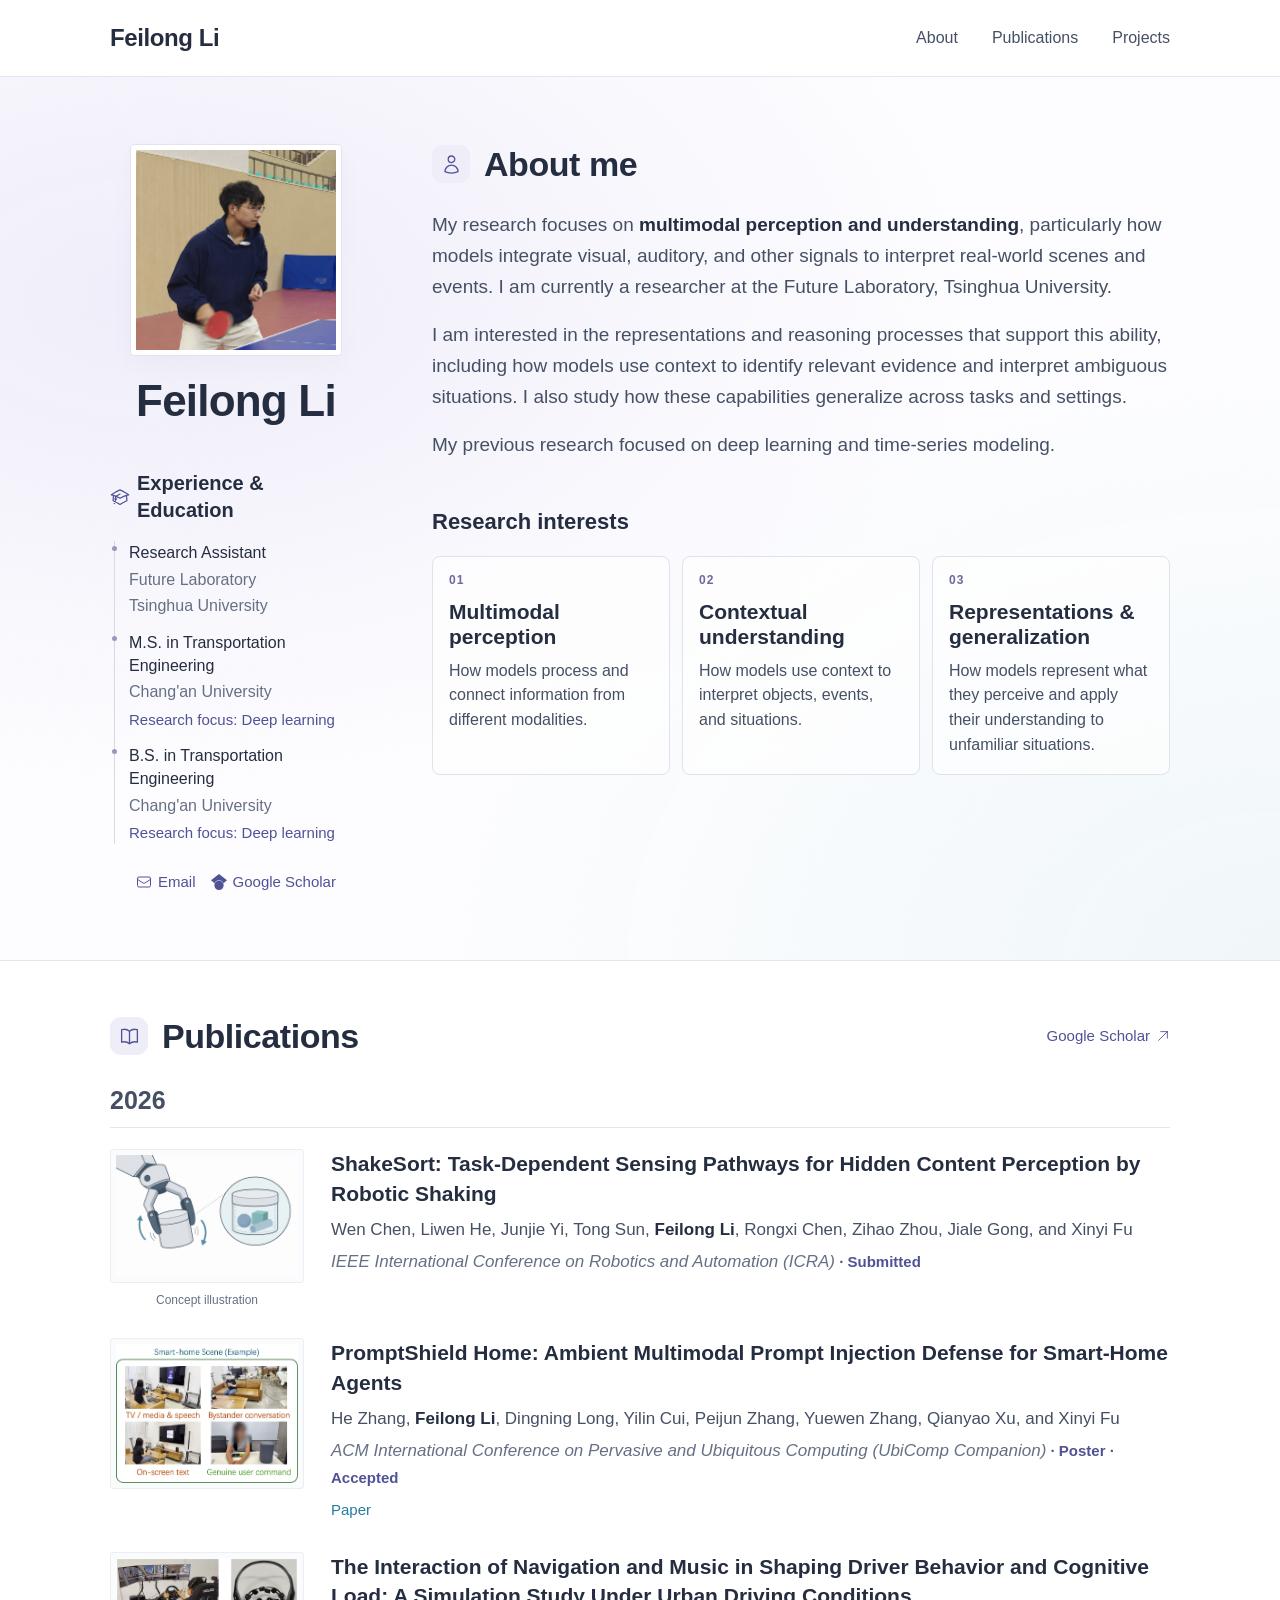
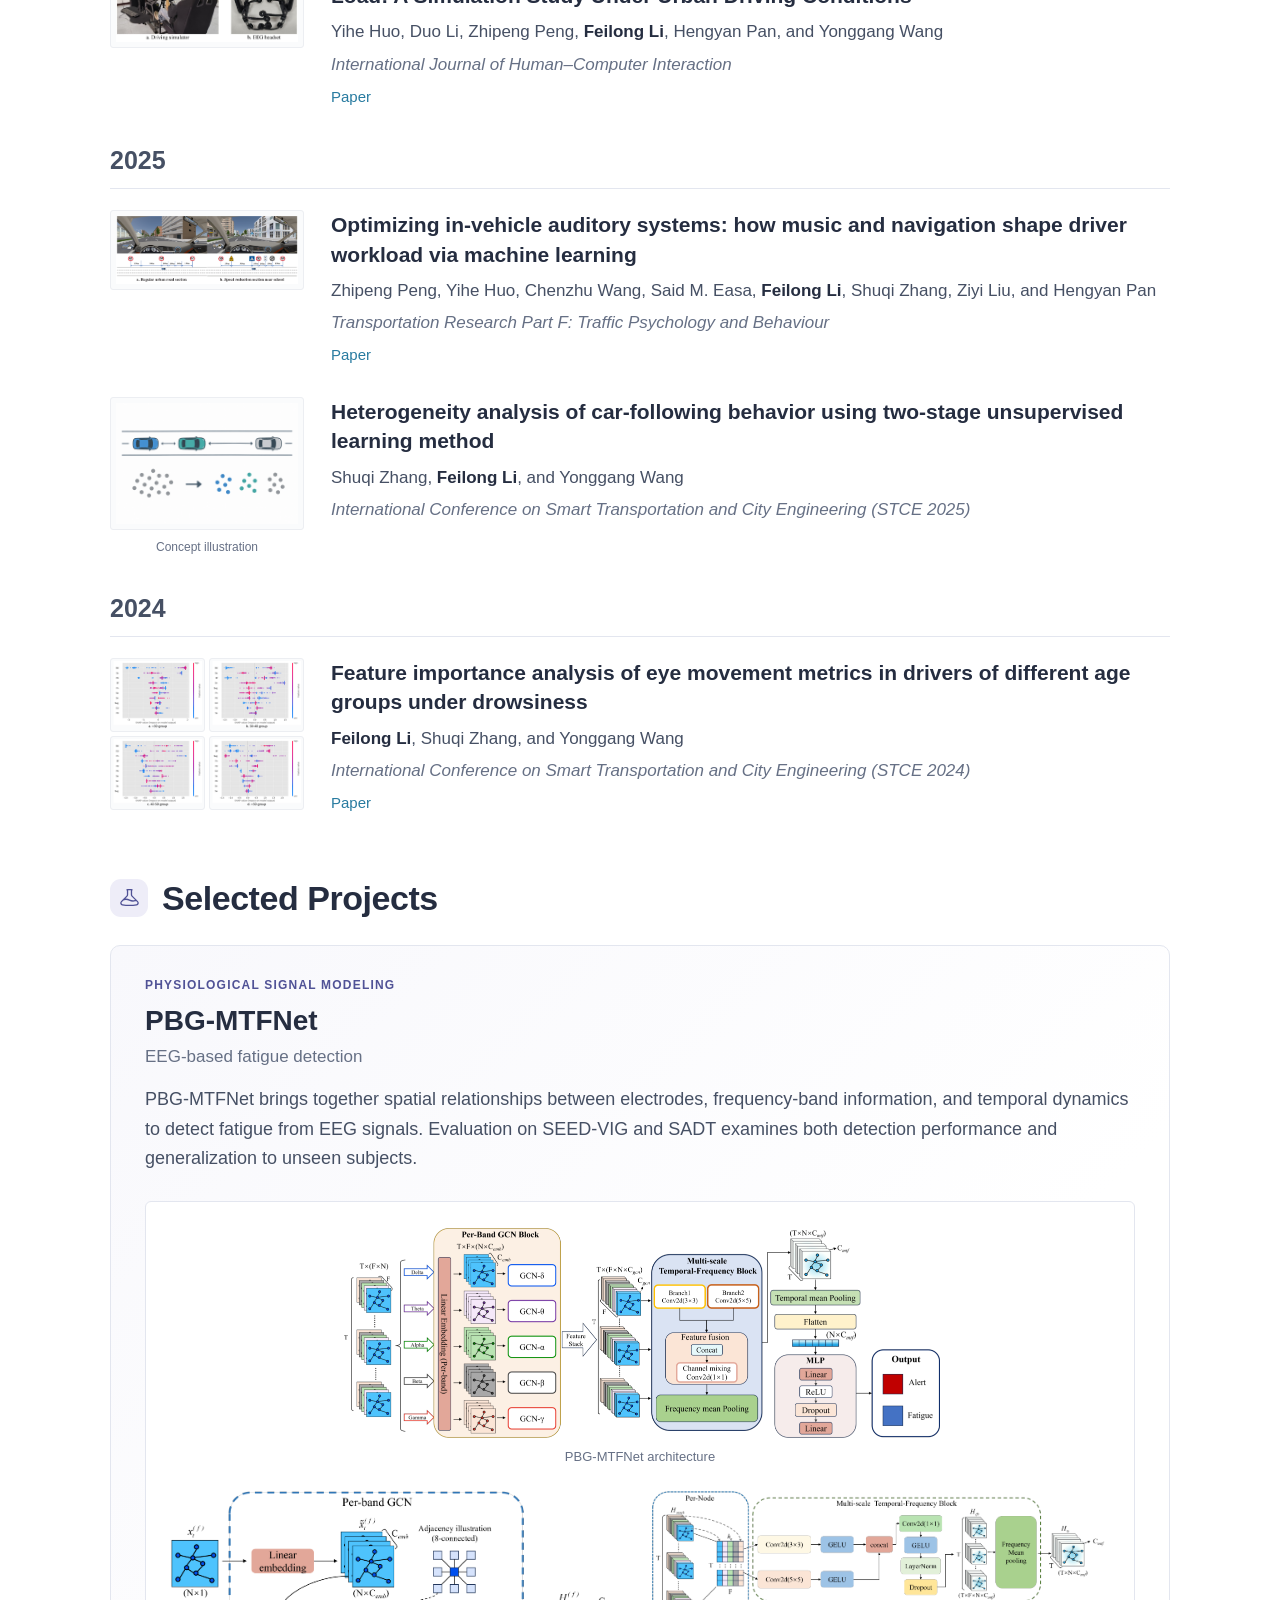
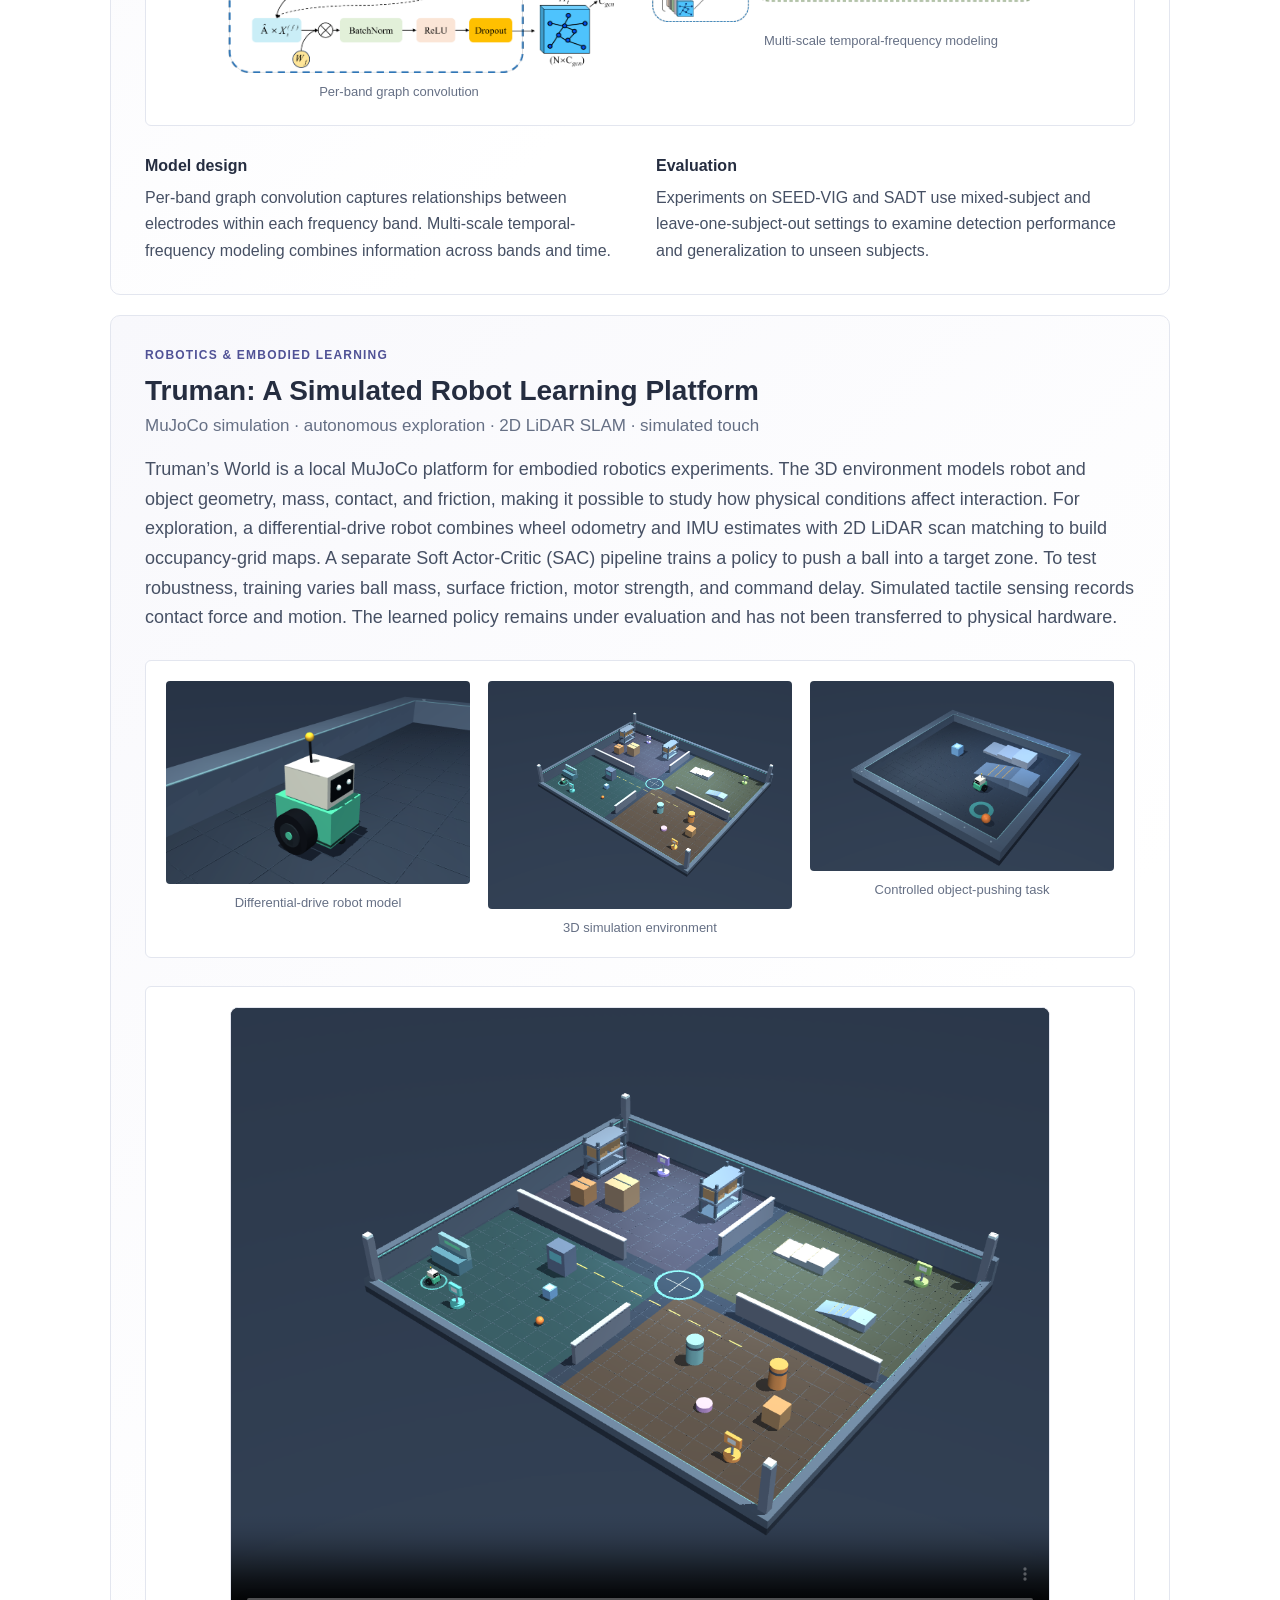
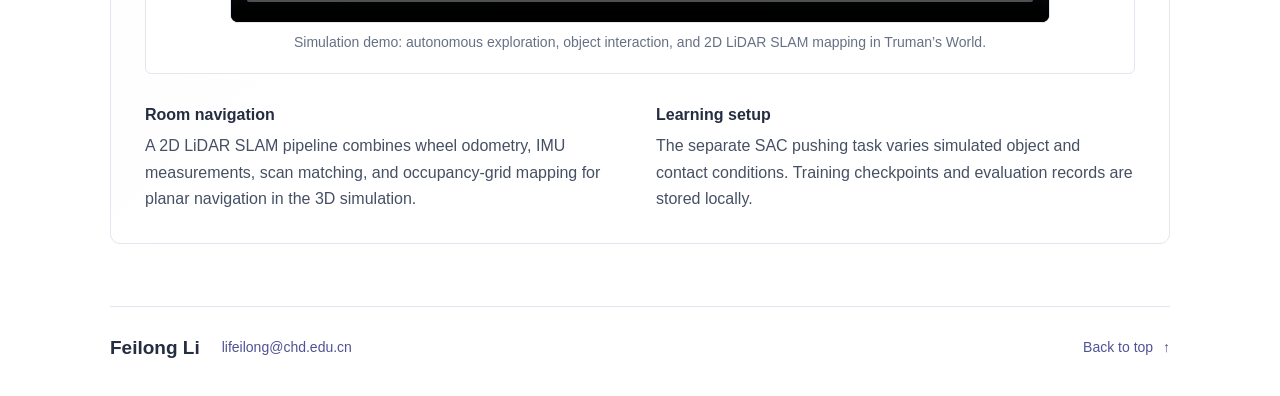
==== index.html @ ed5abf1e "Expand car-following publication link area" ====
<!DOCTYPE html><!--2pvyuulJifglptmoeZJ_2--><html lang="en"><head><meta charSet="utf-8"/><meta name="viewport" content="width=device-width, initial-scale=1"/><link rel="preload" as="image" href="/images/feilong-table-tennis.png"/><link rel="preload" as="image" href="/images/feilong-table-tennis-plain-hoodie-v1.png"/><link rel="stylesheet" href="/_next/static/css/homepage-type-48d4335.css" data-precedence="next"/><link rel="preload" as="script" fetchPriority="low" href="/_next/static/chunks/webpack-40b63c86a3bdd964.js"/><script src="/_next/static/chunks/9a4ec5fe-004831ba3127e0f1.js" async=""></script><script src="/_next/static/chunks/79-82cd3fcf7ed76dbf.js" async=""></script><script src="/_next/static/chunks/main-app-7c46d85db99a0c38.js" async=""></script><script src="/_next/static/chunks/191-a0aeecc5fde519fc.js" async=""></script><script src="/_next/static/chunks/app/page-ae31e593120f74a1.js" async=""></script><title>Feilong Li</title><meta name="description" content="Research Assistant at Tsinghua University. Multimodal understanding, reasoning, and human–AI interaction."/><link rel="icon" href="/icon.ico?cf3fe3e970714b18" type="image/x-icon" sizes="16x16"/><script src="/_next/static/chunks/polyfills-42372ed130431b0a.js" noModule=""></script></head><body><div hidden=""><!--$--><!--/$--></div><a href="#about" class="skip-link">Skip to content</a><div class="masthead"><nav class="masthead-inner page-width" aria-label="Main navigation"><a href="#top" class="site-name">Feilong Li</a><div class="nav-links"><a href="#about">About</a><a href="#publications">Publications</a><a href="#personal-project">Projects</a></div></nav></div><main id="top" class="academic-layout"><header class="research-profile" id="about"><div class="profile-introduction page-width"><div class="profile-identity"><div class="profile-photo"><img alt="Feilong Li playing table tennis" width="1122" height="1402" decoding="async" data-nimg="1" style="color:transparent" src="/images/feilong-table-tennis.png"/><img alt="" aria-hidden="true" width="1122" height="1402" decoding="async" data-nimg="1" class="profile-shirt-retouch" style="color:transparent" src="/images/feilong-table-tennis-plain-hoodie-v1.png"/></div><div class="profile-identity-text"><h1>Feilong Li</h1></div><section class="profile-education" id="education" aria-labelledby="education-heading"><h2 id="education-heading"><svg stroke="currentColor" fill="none" stroke-width="1.5" viewBox="0 0 24 24" aria-hidden="true" height="1em" width="1em" xmlns="http://www.w3.org/2000/svg"><path stroke-linecap="round" stroke-linejoin="round" d="M4.26 10.147a60.438 60.438 0 0 0-.491 6.347A48.62 48.62 0 0 1 12 20.904a48.62 48.62 0 0 1 8.232-4.41 60.46 60.46 0 0 0-.491-6.347m-15.482 0a50.636 50.636 0 0 0-2.658-.813A59.906 59.906 0 0 1 12 3.493a59.903 59.903 0 0 1 10.399 5.84c-.896.248-1.783.52-2.658.814m-15.482 0A50.717 50.717 0 0 1 12 13.489a50.702 50.702 0 0 1 7.74-3.342M6.75 15a.75.75 0 1 0 0-1.5.75.75 0 0 0 0 1.5Zm0 0v-3.675A55.378 55.378 0 0 1 12 8.443m-7.007 11.55A5.981 5.981 0 0 0 6.75 15.75v-1.5"></path></svg>Experience &amp; Education</h2><ul><li class="current-experience"><strong>Research Assistant</strong><span>Future Laboratory</span><span>Tsinghua University</span></li><li><strong>M.S.<!-- --> in <!-- -->Transportation Engineering</strong><span>Chang&#x27;an University</span><span class="education-focus">Research focus: <!-- -->Deep learning</span></li><li><strong>B.S.<!-- --> in <!-- -->Transportation Engineering</strong><span>Chang&#x27;an University</span><span class="education-focus">Research focus: <!-- -->Deep learning</span></li></ul></section><div class="profile-contact"><a href="mailto:lifeilong@chd.edu.cn"><svg stroke="currentColor" fill="none" stroke-width="1.5" viewBox="0 0 24 24" aria-hidden="true" height="1em" width="1em" xmlns="http://www.w3.org/2000/svg"><path stroke-linecap="round" stroke-linejoin="round" d="M21.75 6.75v10.5a2.25 2.25 0 0 1-2.25 2.25h-15a2.25 2.25 0 0 1-2.25-2.25V6.75m19.5 0A2.25 2.25 0 0 0 19.5 4.5h-15a2.25 2.25 0 0 0-2.25 2.25m19.5 0v.243a2.25 2.25 0 0 1-1.07 1.916l-7.5 4.615a2.25 2.25 0 0 1-2.36 0L3.32 8.91a2.25 2.25 0 0 1-1.07-1.916V6.75"></path></svg> Email</a><div class="profile-links"><a href="https://scholar.google.com/citations?user=r1rDoekAAAAJ&amp;hl=en" target="_blank" rel="noopener noreferrer"><svg stroke="currentColor" fill="currentColor" stroke-width="0" role="img" viewBox="0 0 24 24" aria-hidden="true" height="1em" width="1em" xmlns="http://www.w3.org/2000/svg"><path d="M5.242 13.769L0 9.5 12 0l12 9.5-5.242 4.269C17.548 11.249 14.978 9.5 12 9.5c-2.977 0-5.548 1.748-6.758 4.269zM12 10a7 7 0 1 0 0 14 7 7 0 0 0 0-14z"></path></svg> Google Scholar</a><a href="https://www.overleaf.com/project/6aab80a729216a0eccb8a966" target="_blank" rel="noopener noreferrer"><svg stroke="currentColor" fill="none" stroke-width="1.5" viewBox="0 0 24 24" aria-hidden="true" height="1em" width="1em" xmlns="http://www.w3.org/2000/svg"><path stroke-linecap="round" stroke-linejoin="round" d="M19.5 14.25v-9a2.25 2.25 0 0 0-2.25-2.25h-10.5A2.25 2.25 0 0 0 4.5 5.25v13.5A2.25 2.25 0 0 0 6.75 21h6.75M8.25 7.5h7.5M8.25 11.25h7.5M8.25 15h4.5m3.75 4.5 4.5-4.5m-4.5 0h4.5v4.5"></path></svg> CV (Overleaf)</a></div></div></div><div class="profile-overview"><h2 class="profile-heading"><span class="heading-icon"><svg stroke="currentColor" fill="none" stroke-width="1.5" viewBox="0 0 24 24" aria-hidden="true" height="1em" width="1em" xmlns="http://www.w3.org/2000/svg"><path stroke-linecap="round" stroke-linejoin="round" d="M15.75 6a3.75 3.75 0 1 1-7.5 0 3.75 3.75 0 0 1 7.5 0ZM4.501 20.118a7.5 7.5 0 0 1 14.998 0A17.933 17.933 0 0 1 12 21.75c-2.676 0-5.216-.584-7.499-1.632Z"></path></svg></span>About me</h2><div class="profile-statement"><p>My research focuses on <strong>multimodal perception and understanding</strong>, particularly how models integrate visual, auditory, and other signals to interpret real-world scenes and events. I am currently a researcher at the Future Laboratory, Tsinghua University.</p><p>I am interested in the representations and reasoning processes that support this ability, including how models use context to identify relevant evidence and interpret ambiguous situations. I also study how these capabilities generalize across tasks and settings.</p><p>My previous research focused on deep learning and time-series modeling.</p></div><div class="profile-details"><section class="research-interests" aria-labelledby="interests-heading"><h3 id="interests-heading">Research interests</h3><ul class="interest-grid"><li class="interest-card"><span class="interest-number" aria-hidden="true">01</span><div><h4>Multimodal perception</h4><p>How models process and connect information from different modalities.</p></div></li><li class="interest-card"><span class="interest-number" aria-hidden="true">02</span><div><h4>Contextual understanding</h4><p>How models use context to interpret objects, events, and situations.</p></div></li><li class="interest-card"><span class="interest-number" aria-hidden="true">03</span><div><h4>Representations &amp; generalization</h4><p>How models represent what they perceive and apply their understanding to unfamiliar situations.</p></div></li></ul></section></div></div></div></header><div class="academic-body page-width"><section id="publications" class="publications-section" aria-labelledby="publications-heading"><div class="section-header"><h2 id="publications-heading" class="section-heading"><span class="heading-icon"><svg stroke="currentColor" fill="none" stroke-width="1.5" viewBox="0 0 24 24" aria-hidden="true" height="1em" width="1em" xmlns="http://www.w3.org/2000/svg"><path stroke-linecap="round" stroke-linejoin="round" d="M12 6.042A8.967 8.967 0 0 0 6 3.75c-1.052 0-2.062.18-3 .512v14.25A8.987 8.987 0 0 1 6 18c2.305 0 4.408.867 6 2.292m0-14.25a8.966 8.966 0 0 1 6-2.292c1.052 0 2.062.18 3 .512v14.25A8.987 8.987 0 0 0 18 18a8.967 8.967 0 0 0-6 2.292m0-14.25v14.25"></path></svg></span>Publications</h2><a class="section-link" href="https://scholar.google.com/citations?user=r1rDoekAAAAJ&amp;hl=en" target="_blank" rel="noopener noreferrer">Google Scholar <svg stroke="currentColor" fill="none" stroke-width="1.5" viewBox="0 0 24 24" aria-hidden="true" height="1em" width="1em" xmlns="http://www.w3.org/2000/svg"><path stroke-linecap="round" stroke-linejoin="round" d="m4.5 19.5 15-15m0 0H8.25m11.25 0v11.25"></path></svg></a></div><div class="publication-list"><section class="publication-year-group" aria-labelledby="publications-2026"><h3 id="publications-2026" class="publication-year-heading"><time dateTime="2026">2026</time></h3><div class="publication-year-list"><article id="shakesort-publication" class="publication-entry"><div class="publication-figure"><button type="button" class="block w-full cursor-zoom-in bg-white focus-visible:outline focus-visible:outline-2 focus-visible:outline-blue-600" aria-label="Enlarge AI-generated concept illustration of a robotic gripper shaking a container to explore hidden contents; not an experimental figure" aria-haspopup="dialog"><img alt="AI-generated concept illustration of a robotic gripper shaking a container to explore hidden contents; not an experimental figure" loading="lazy" width="1920" height="1080" decoding="async" data-nimg="1" class="block w-full h-auto" style="color:transparent" src="images/shakesort-concept-v1.png"/></button><p class="publication-image-caption">Concept illustration</p></div><div class="publication-details"><h4 class="publication-title">ShakeSort: Task-Dependent Sensing Pathways for Hidden Content Perception by Robotic Shaking</h4><p class="publication-authors">Wen Chen, Liwen He, Junjie Yi, Tong Sun, <strong>Feilong Li</strong>, Rongxi Chen, Zihao Zhou, Jiale Gong, and Xinyi Fu</p><p class="publication-venue"><span class="publication-venue-name">IEEE International Conference on Robotics and Automation (ICRA)</span><span class="publication-status"> · <!-- -->Submitted</span></p></div></article><article class="publication-entry"><div class="publication-figure"><button type="button" class="block w-full cursor-zoom-in bg-white focus-visible:outline focus-visible:outline-2 focus-visible:outline-blue-600" aria-label="Enlarge Figure from PromptShield Home: Ambient Multimodal Prompt Injection Defense for Smart-Home Agents" aria-haspopup="dialog"><img alt="Figure from PromptShield Home: Ambient Multimodal Prompt Injection Defense for Smart-Home Agents" loading="lazy" width="1920" height="1080" decoding="async" data-nimg="1" class="block w-full h-auto" style="color:transparent" src="images/promptshield-scenarios.jpg"/></button></div><div class="publication-details"><h4 class="publication-title"><a href="https://arxiv.org/abs/2608.05495" target="_blank" rel="noopener noreferrer">PromptShield Home: Ambient Multimodal Prompt Injection Defense for Smart-Home Agents</a></h4><p class="publication-authors">He Zhang, <strong>Feilong Li</strong>, Dingning Long, Yilin Cui, Peijun Zhang, Yuewen Zhang, Qianyao Xu, and Xinyi Fu</p><p class="publication-venue"><span class="publication-venue-name">ACM International Conference on Pervasive and Ubiquitous Computing (UbiComp Companion)</span><span class="publication-status"> · <!-- -->Poster · Accepted</span></p><div class="publication-links"><a href="https://arxiv.org/abs/2608.05495" target="_blank" rel="noopener noreferrer">Paper</a></div></div></article><article class="publication-entry"><div class="publication-figure"><button type="button" class="block w-full cursor-zoom-in bg-white focus-visible:outline focus-visible:outline-2 focus-visible:outline-blue-600" aria-label="Enlarge Figure from The Interaction of Navigation and Music in Shaping Driver Behavior and Cognitive Load: A Simulation Study Under Urban Driving Conditions" aria-haspopup="dialog"><img alt="Figure from The Interaction of Navigation and Music in Shaping Driver Behavior and Cognitive Load: A Simulation Study Under Urban Driving Conditions" loading="lazy" width="1920" height="1080" decoding="async" data-nimg="1" class="block w-full h-auto" style="color:transparent" src="images/ijhci-experiment-setup.png"/></button></div><div class="publication-details"><h4 class="publication-title"><a href="https://doi.org/10.1080/10447318.2026.2622586" target="_blank" rel="noopener noreferrer">The Interaction of Navigation and Music in Shaping Driver Behavior and Cognitive Load: A Simulation Study Under Urban Driving Conditions</a></h4><p class="publication-authors">Yihe Huo, Duo Li, Zhipeng Peng, <strong>Feilong Li</strong>, Hengyan Pan, and Yonggang Wang</p><p class="publication-venue"><span class="publication-venue-name">International Journal of Human–Computer Interaction</span></p><div class="publication-links"><a href="https://doi.org/10.1080/10447318.2026.2622586" target="_blank" rel="noopener noreferrer">Paper</a></div></div></article></div></section><section class="publication-year-group" aria-labelledby="publications-2025"><h3 id="publications-2025" class="publication-year-heading"><time dateTime="2025">2025</time></h3><div class="publication-year-list"><article class="publication-entry"><div class="publication-figure"><button type="button" class="block w-full cursor-zoom-in bg-white focus-visible:outline focus-visible:outline-2 focus-visible:outline-blue-600" aria-label="Enlarge Figure from Optimizing in-vehicle auditory systems: how music and navigation shape driver workload via machine learning" aria-haspopup="dialog"><img alt="Figure from Optimizing in-vehicle auditory systems: how music and navigation shape driver workload via machine learning" loading="lazy" width="1920" height="1080" decoding="async" data-nimg="1" class="block w-full h-auto" style="color:transparent" src="images/trf-driving-scenarios.png"/></button></div><div class="publication-details"><h4 class="publication-title"><a href="https://doi.org/10.1016/j.trf.2025.103349" target="_blank" rel="noopener noreferrer">Optimizing in-vehicle auditory systems: how music and navigation shape driver workload via machine learning</a></h4><p class="publication-authors">Zhipeng Peng, Yihe Huo, Chenzhu Wang, Said M. Easa, <strong>Feilong Li</strong>, Shuqi Zhang, Ziyi Liu, and Hengyan Pan</p><p class="publication-venue"><span class="publication-venue-name">Transportation Research Part F: Traffic Psychology and Behaviour</span></p><div class="publication-links"><a href="https://doi.org/10.1016/j.trf.2025.103349" target="_blank" rel="noopener noreferrer">Paper</a></div></div></article><article class="publication-entry"><div class="publication-figure"><button type="button" class="block w-full cursor-zoom-in bg-white focus-visible:outline focus-visible:outline-2 focus-visible:outline-blue-600" aria-label="Enlarge AI-generated concept illustration of car-following headways and grouping behavior; not an experimental figure" aria-haspopup="dialog"><img alt="AI-generated concept illustration of car-following headways and grouping behavior; not an experimental figure" loading="lazy" width="1920" height="1080" decoding="async" data-nimg="1" class="block w-full h-auto" style="color:transparent" src="images/car-following-concept-v1.png"/></button><p class="publication-image-caption">Concept illustration</p></div><div class="publication-details"><h4 class="publication-title"><a href="https://eurekamag.com/research/074/007/074007996.php" target="_blank" rel="noopener noreferrer" style="display:block">Heterogeneity analysis of car-following behavior using two-stage unsupervised learning method</a></h4><p class="publication-authors">Shuqi Zhang, <strong>Feilong Li</strong>, and Yonggang Wang</p><p class="publication-venue"><span class="publication-venue-name">International Conference on Smart Transportation and City Engineering (STCE 2025)</span></p></div></article></div></section><section class="publication-year-group" aria-labelledby="publications-2024"><h3 id="publications-2024" class="publication-year-heading"><time dateTime="2024">2024</time></h3><div class="publication-year-list"><article class="publication-entry"><div class="publication-figure"><div class="grid grid-cols-2 gap-1"><button type="button" class="block w-full cursor-zoom-in bg-white focus-visible:outline focus-visible:outline-2 focus-visible:outline-blue-600" aria-label="Enlarge Eye movement SHAP plot 1" aria-haspopup="dialog"><img alt="Eye movement SHAP plot 1" loading="lazy" width="198" height="152" decoding="async" data-nimg="1" class="block w-full h-auto" style="color:transparent" src="images/eye-movement-shap-1.png"/></button><button type="button" class="block w-full cursor-zoom-in bg-white focus-visible:outline focus-visible:outline-2 focus-visible:outline-blue-600" aria-label="Enlarge Eye movement SHAP plot 2" aria-haspopup="dialog"><img alt="Eye movement SHAP plot 2" loading="lazy" width="198" height="152" decoding="async" data-nimg="1" class="block w-full h-auto" style="color:transparent" src="images/eye-movement-shap-2.png"/></button><button type="button" class="block w-full cursor-zoom-in bg-white focus-visible:outline focus-visible:outline-2 focus-visible:outline-blue-600" aria-label="Enlarge Eye movement SHAP plot 3" aria-haspopup="dialog"><img alt="Eye movement SHAP plot 3" loading="lazy" width="198" height="152" decoding="async" data-nimg="1" class="block w-full h-auto" style="color:transparent" src="images/eye-movement-shap-3.png"/></button><button type="button" class="block w-full cursor-zoom-in bg-white focus-visible:outline focus-visible:outline-2 focus-visible:outline-blue-600" aria-label="Enlarge Eye movement SHAP plot 4" aria-haspopup="dialog"><img alt="Eye movement SHAP plot 4" loading="lazy" width="198" height="152" decoding="async" data-nimg="1" class="block w-full h-auto" style="color:transparent" src="images/eye-movement-shap-4.png"/></button></div></div><div class="publication-details"><h4 class="publication-title"><a href="https://doi.org/10.1117/12.3061254" target="_blank" rel="noopener noreferrer">Feature importance analysis of eye movement metrics in drivers of different age groups under drowsiness</a></h4><p class="publication-authors"><strong>Feilong Li</strong>, Shuqi Zhang, and Yonggang Wang</p><p class="publication-venue"><span class="publication-venue-name">International Conference on Smart Transportation and City Engineering (STCE 2024)</span></p><div class="publication-links"><a href="https://doi.org/10.1117/12.3061254" target="_blank" rel="noopener noreferrer">Paper</a></div></div></article></div></section></div></section><section id="personal-project" class="project-section" aria-labelledby="personal-project-heading"><h2 id="personal-project-heading" class="section-heading"><span class="heading-icon"><svg stroke="currentColor" fill="none" stroke-width="1.5" viewBox="0 0 24 24" aria-hidden="true" height="1em" width="1em" xmlns="http://www.w3.org/2000/svg"><path stroke-linecap="round" stroke-linejoin="round" d="M9.75 3.104v5.714a2.25 2.25 0 0 1-.659 1.591L5 14.5M9.75 3.104c-.251.023-.501.05-.75.082m.75-.082a24.301 24.301 0 0 1 4.5 0m0 0v5.714c0 .597.237 1.17.659 1.591L19.8 15.3M14.25 3.104c.251.023.501.05.75.082M19.8 15.3l-1.57.393A9.065 9.065 0 0 1 12 15a9.065 9.065 0 0 0-6.23-.693L5 14.5m14.8.8 1.402 1.402c1.232 1.232.65 3.318-1.067 3.611A48.309 48.309 0 0 1 12 21c-2.773 0-5.491-.235-8.135-.687-1.718-.293-2.3-2.379-1.067-3.61L5 14.5"></path></svg></span>Selected Projects</h2><div class="selected-project-list"><article id="pbg-mtfnet" class="personal-project" aria-labelledby="pbg-mtfnet-heading"><div class="project-summary"><small class="section-kicker">Physiological signal modeling</small><div class="project-title-row"><h3 id="pbg-mtfnet-heading">PBG-MTFNet</h3></div><p class="project-subtitle">EEG-based fatigue detection</p><p class="project-description">PBG-MTFNet brings together spatial relationships between electrodes, frequency-band information, and temporal dynamics to detect fatigue from EEG signals. Evaluation on SEED-VIG and SADT examines both detection performance and generalization to unseen subjects.</p></div><div class="project-methods"><div class="project-gallery"><figure class="project-figure project-architecture"><button type="button" class="block w-full cursor-zoom-in bg-white focus-visible:outline focus-visible:outline-2 focus-visible:outline-blue-600" aria-label="Enlarge PBG-MTFNet architecture" aria-haspopup="dialog"><img alt="PBG-MTFNet architecture" loading="lazy" width="1200" height="427" decoding="async" data-nimg="1" class="block w-full h-auto" style="color:transparent" src="images/pbg-architecture.png"/></button><figcaption>PBG-MTFNet architecture</figcaption></figure><figure class="project-figure"><button type="button" class="block w-full cursor-zoom-in bg-white focus-visible:outline focus-visible:outline-2 focus-visible:outline-blue-600" aria-label="Enlarge Per-band graph convolution" aria-haspopup="dialog"><img alt="Per-band graph convolution" loading="lazy" width="1100" height="438" decoding="async" data-nimg="1" class="block w-full h-auto" style="color:transparent" src="images/pbg-per-band-gcn.png"/></button><figcaption>Per-band graph convolution</figcaption></figure><figure class="project-figure"><button type="button" class="block w-full cursor-zoom-in bg-white focus-visible:outline focus-visible:outline-2 focus-visible:outline-blue-600" aria-label="Enlarge Multi-scale temporal-frequency modeling" aria-haspopup="dialog"><img alt="Multi-scale temporal-frequency modeling" loading="lazy" width="1100" height="318" decoding="async" data-nimg="1" class="block w-full h-auto" style="color:transparent" src="images/pbg-temporal-frequency.png"/></button><figcaption>Multi-scale temporal-frequency modeling</figcaption></figure></div><dl class="project-details"><div><dt>Model design</dt><dd>Per-band graph convolution captures relationships between electrodes within each frequency band. Multi-scale temporal-frequency modeling combines information across bands and time.</dd></div><div><dt>Evaluation</dt><dd>Experiments on SEED-VIG and SADT use mixed-subject and leave-one-subject-out settings to examine detection performance and generalization to unseen subjects.</dd></div></dl></div></article><article id="truman-robot" class="personal-project" aria-labelledby="truman-robot-heading"><div class="project-summary"><small class="section-kicker">Robotics &amp; embodied learning</small><div class="project-title-row"><h3 id="truman-robot-heading">Truman: A Simulated Robot Learning Platform</h3></div><p class="project-subtitle">MuJoCo simulation · autonomous exploration · 2D LiDAR SLAM · simulated touch</p><p class="project-description">Truman’s World is a local MuJoCo platform for embodied robotics experiments. The 3D environment models robot and object geometry, mass, contact, and friction, making it possible to study how physical conditions affect interaction. For exploration, a differential-drive robot combines wheel odometry and IMU estimates with 2D LiDAR scan matching to build occupancy-grid maps. A separate Soft Actor-Critic (SAC) pipeline trains a policy to push a ball into a target zone. To test robustness, training varies ball mass, surface friction, motor strength, and command delay. Simulated tactile sensing records contact force and motion. The learned policy remains under evaluation and has not been transferred to physical hardware.</p></div><div class="project-methods"><div class="project-gallery"><figure class="project-figure project-architecture"><button type="button" class="block w-full cursor-zoom-in bg-white focus-visible:outline focus-visible:outline-2 focus-visible:outline-blue-600" aria-label="Enlarge Differential-drive robot model" aria-haspopup="dialog"><img alt="Differential-drive robot model" loading="lazy" width="840" height="560" decoding="async" data-nimg="1" class="block w-full h-auto" style="color:transparent" src="images/truman-robot-body.png"/></button><figcaption>Differential-drive robot model</figcaption></figure><figure class="project-figure"><button type="button" class="block w-full cursor-zoom-in bg-white focus-visible:outline focus-visible:outline-2 focus-visible:outline-blue-600" aria-label="Enlarge 3D simulation environment" aria-haspopup="dialog"><img alt="3D simulation environment" loading="lazy" width="1200" height="900" decoding="async" data-nimg="1" class="block w-full h-auto" style="color:transparent" src="images/truman-simulation-room.png"/></button><figcaption>3D simulation environment</figcaption></figure><figure class="project-figure"><button type="button" class="block w-full cursor-zoom-in bg-white focus-visible:outline focus-visible:outline-2 focus-visible:outline-blue-600" aria-label="Enlarge Controlled object-pushing task" aria-haspopup="dialog"><img alt="Controlled object-pushing task" loading="lazy" width="960" height="600" decoding="async" data-nimg="1" class="block w-full h-auto" style="color:transparent" src="images/truman-learning-task.png"/></button><figcaption>Controlled object-pushing task</figcaption></figure></div><figure class="project-video"><video controls="" playsInline="" preload="metadata" poster="/images/truman-simulation-room.png"><source src="/videos/truman-simulation-demo.mp4" type="video/mp4"/>Your browser does not support embedded videos.</video><figcaption>Simulation demo: autonomous exploration, object interaction, and 2D LiDAR SLAM mapping in Truman’s World.</figcaption></figure><dl class="project-details"><div><dt>Room navigation</dt><dd>A 2D LiDAR SLAM pipeline combines wheel odometry, IMU measurements, scan matching, and occupancy-grid mapping for planar navigation in the 3D simulation.</dd></div><div><dt>Learning setup</dt><dd>The separate SAC pushing task varies simulated object and contact conditions. Training checkpoints and evaluation records are stored locally.</dd></div></dl></div></article></div></section><footer class="site-footer"><div><span class="footer-name">Feilong Li</span><a href="mailto:lifeilong@chd.edu.cn">lifeilong@chd.edu.cn</a></div><a href="#top">Back to top <span aria-hidden="true">↑</span></a></footer></div></main><!--$--><!--/$--><script src="/_next/static/chunks/webpack-40b63c86a3bdd964.js" id="_R_" async=""></script><script>(self.__next_f=self.__next_f||[]).push([0])</script><script>self.__next_f.push([1,"1:\"$Sreact.fragment\"\n2:I[7398,[],\"\"]\n3:I[7596,[],\"\"]\n4:I[7244,[\"191\",\"static/chunks/191-a0aeecc5fde519fc.js\",\"974\",\"static/chunks/app/page-ae31e593120f74a1.js\"],\"Image\"]\nb:I[6718,[],\"\"]\n:HL[\"/_next/static/css/homepage-type-48d4335.css\",\"style\"]\n"])</script><script>self.__next_f.push([1,"0:{\"P\":null,\"b\":\"2pvyuulJifglptmoeZJ-2\",\"p\":\"\",\"c\":[\"\",\"\"],\"i\":false,\"f\":[[[\"\",{\"children\":[\"__PAGE__\",{}]},\"$undefined\",\"$undefined\",true],[\"\",[\"$\",\"$1\",\"c\",{\"children\":[[[\"$\",\"link\",\"0\",{\"rel\":\"stylesheet\",\"href\":\"/_next/static/css/homepage-type-48d4335.css\",\"precedence\":\"next\",\"crossOrigin\":\"$undefined\",\"nonce\":\"$undefined\"}]],[\"$\",\"html\",null,{\"lang\":\"en\",\"children\":[\"$\",\"body\",null,{\"children\":[\"$\",\"$L2\",null,{\"parallelRouterKey\":\"children\",\"error\":\"$undefined\",\"errorStyles\":\"$undefined\",\"errorScripts\":\"$undefined\",\"template\":[\"$\",\"$L3\",null,{}],\"templateStyles\":\"$undefined\",\"templateScripts\":\"$undefined\",\"notFound\":[[[\"$\",\"title\",null,{\"children\":\"404: This page could not be found.\"}],[\"$\",\"div\",null,{\"style\":{\"fontFamily\":\"system-ui,\\\"Segoe UI\\\",Roboto,Helvetica,Arial,sans-serif,\\\"Apple Color Emoji\\\",\\\"Segoe UI Emoji\\\"\",\"height\":\"100vh\",\"textAlign\":\"center\",\"display\":\"flex\",\"flexDirection\":\"column\",\"alignItems\":\"center\",\"justifyContent\":\"center\"},\"children\":[\"$\",\"div\",null,{\"children\":[[\"$\",\"style\",null,{\"dangerouslySetInnerHTML\":{\"__html\":\"body{color:#000;background:#fff;margin:0}.next-error-h1{border-right:1px solid rgba(0,0,0,.3)}@media (prefers-color-scheme:dark){body{color:#fff;background:#000}.next-error-h1{border-right:1px solid rgba(255,255,255,.3)}}\"}}],[\"$\",\"h1\",null,{\"className\":\"next-error-h1\",\"style\":{\"display\":\"inline-block\",\"margin\":\"0 20px 0 0\",\"padding\":\"0 23px 0 0\",\"fontSize\":24,\"fontWeight\":500,\"verticalAlign\":\"top\",\"lineHeight\":\"49px\"},\"children\":404}],[\"$\",\"div\",null,{\"style\":{\"display\":\"inline-block\"},\"children\":[\"$\",\"h2\",null,{\"style\":{\"fontSize\":14,\"fontWeight\":400,\"lineHeight\":\"49px\",\"margin\":0},\"children\":\"This page could not be found.\"}]}]]}]}]],[]],\"forbidden\":\"$undefined\",\"unauthorized\":\"$undefined\"}]}]}]]}],{\"children\":[\"__PAGE__\",[\"$\",\"$1\",\"c\",{\"children\":[[[\"$\",\"a\",null,{\"href\":\"#about\",\"className\":\"skip-link\",\"children\":\"Skip to content\"}],[\"$\",\"div\",null,{\"className\":\"masthead\",\"children\":[\"$\",\"nav\",null,{\"className\":\"masthead-inner page-width\",\"aria-label\":\"Main navigation\",\"children\":[[\"$\",\"a\",null,{\"href\":\"#top\",\"className\":\"site-name\",\"children\":\"Feilong Li\"}],[\"$\",\"div\",null,{\"className\":\"nav-links\",\"children\":[[\"$\",\"a\",null,{\"href\":\"#about\",\"children\":\"About\"}],[\"$\",\"a\",null,{\"href\":\"#publications\",\"children\":\"Publications\"}],[\"$\",\"a\",null,{\"href\":\"#personal-project\",\"children\":\"Projects\"}]]}]]}]}],[\"$\",\"main\",null,{\"id\":\"top\",\"className\":\"academic-layout\",\"children\":[[\"$\",\"header\",null,{\"className\":\"research-profile\",\"id\":\"about\",\"children\":[\"$\",\"div\",null,{\"className\":\"profile-introduction page-width\",\"children\":[[\"$\",\"div\",null,{\"className\":\"profile-identity\",\"children\":[[\"$\",\"div\",null,{\"className\":\"profile-photo\",\"children\":[[\"$\",\"$L4\",null,{\"src\":\"/images/feilong-table-tennis.png\",\"alt\":\"Feilong Li playing table tennis\",\"width\":1122,\"height\":1402,\"sizes\":\"432px\",\"priority\":true,\"unoptimized\":true}],[\"$\",\"$L4\",null,{\"className\":\"profile-shirt-retouch\",\"src\":\"/images/feilong-table-tennis-plain-hoodie-v1.png\",\"alt\":\"\",\"aria-hidden\":\"true\",\"width\":1122,\"height\":1402,\"sizes\":\"432px\",\"priority\":true,\"unoptimized\":true}]]}],[\"$\",\"div\",null,{\"className\":\"profile-identity-text\",\"children\":[\"$\",\"h1\",null,{\"children\":\"Feilong Li\"}]}],[\"$\",\"section\",null,{\"className\":\"profile-education\",\"id\":\"education\",\"aria-labelledby\":\"education-heading\",\"children\":[[\"$\",\"h2\",null,{\"id\":\"education-heading\",\"children\":[[\"$\",\"svg\",null,{\"stroke\":\"currentColor\",\"fill\":\"none\",\"strokeWidth\":\"1.5\",\"viewBox\":\"0 0 24 24\",\"aria-hidden\":\"true\",\"children\":[\"$undefined\",[[\"$\",\"path\",\"0\",{\"strokeLinecap\":\"round\",\"strokeLinejoin\":\"round\",\"d\":\"M4.26 10.147a60.438 60.438 0 0 0-.491 6.347A48.62 48.62 0 0 1 12 20.904a48.62 48.62 0 0 1 8.232-4.41 60.46 60.46 0 0 0-.491-6.347m-15.482 0a50.636 50.636 0 0 0-2.658-.813A59.906 59.906 0 0 1 12 3.493a59.903 59.903 0 0 1 10.399 5.84c-.896.248-1.783.52-2.658.814m-15.482 0A50.717 50.717 0 0 1 12 13.489a50.702 50.702 0 0 1 7.74-3.342M6.75 15a.75.75 0 1 0 0-1.5.75.75 0 0 0 0 1.5Zm0 0v-3.675A55.378 55.378 0 0 1 12 8.443m-7.007 11.55A5.981 5.981 0 0 0 6.75 15.75v-1.5\",\"children\":[]}]]],\"className\":\"$undefined\",\"style\":{\"color\":\"$undefined\"},\"height\":\"1em\",\"width\":\"1em\",\"xmlns\":\"http://www.w3.org/2000/svg\"}],\"Experience \u0026 Education\"]}],[\"$\",\"ul\",null,{\"children\":[[\"$\",\"li\",null,{\"className\":\"current-experience\",\"children\":[[\"$\",\"strong\",null,{\"children\":\"Research Assistant\"}],[\"$\",\"span\",null,{\"children\":\"Future Laboratory\"}],[\"$\",\"span\",null,{\"children\":\"Tsinghua University\"}]]}],[[\"$\",\"li\",\"MS\",{\"children\":[[\"$\",\"strong\",null,{\"children\":[\"M.S.\",\" in \",\"Transportation Engineering\"]}],[\"$\",\"span\",null,{\"children\":\"Chang'an University\"}],[\"$\",\"span\",null,{\"className\":\"education-focus\",\"children\":[\"Research focus: \",\"Deep learning\"]}]]}],\"$L5\"]]}]]}],\"$L6\"]}],\"$L7\"]}]}],\"$L8\"]}]],null,\"$L9\"]}],{},null,false]},null,false],\"$La\",false]],\"m\":\"$undefined\",\"G\":[\"$b\",[]],\"s\":false,\"S\":true}\n"])</script><script>self.__next_f.push([1,"c:I[5263,[\"191\",\"static/chunks/191-a0aeecc5fde519fc.js\",\"974\",\"static/chunks/app/page-ae31e593120f74a1.js\"],\"default\"]\n15:I[4559,[],\"OutletBoundary\"]\n17:I[4110,[],\"AsyncMetadataOutlet\"]\n19:I[4559,[],\"ViewportBoundary\"]\n1b:I[4559,[],\"MetadataBoundary\"]\n1c:\"$Sreact.suspense\"\n5:[\"$\",\"li\",\"BS\",{\"children\":[[\"$\",\"strong\",null,{\"children\":[\"B.S.\",\" in \",\"Transportation Engineering\"]}],[\"$\",\"span\",null,{\"children\":\"Chang'an University\"}],[\"$\",\"span\",null,{\"className\":\"education-focus\",\"children\":[\"Research focus: \",\"Deep learning\"]}]]}]\n"])</script><script>self.__next_f.push([1,"6:[\"$\",\"div\",null,{\"className\":\"profile-contact\",\"children\":[[\"$\",\"a\",null,{\"href\":\"mailto:lifeilong@chd.edu.cn\",\"children\":[[\"$\",\"svg\",null,{\"stroke\":\"currentColor\",\"fill\":\"none\",\"strokeWidth\":\"1.5\",\"viewBox\":\"0 0 24 24\",\"aria-hidden\":\"true\",\"children\":[\"$undefined\",[[\"$\",\"path\",\"0\",{\"strokeLinecap\":\"round\",\"strokeLinejoin\":\"round\",\"d\":\"M21.75 6.75v10.5a2.25 2.25 0 0 1-2.25 2.25h-15a2.25 2.25 0 0 1-2.25-2.25V6.75m19.5 0A2.25 2.25 0 0 0 19.5 4.5h-15a2.25 2.25 0 0 0-2.25 2.25m19.5 0v.243a2.25 2.25 0 0 1-1.07 1.916l-7.5 4.615a2.25 2.25 0 0 1-2.36 0L3.32 8.91a2.25 2.25 0 0 1-1.07-1.916V6.75\",\"children\":[]}]]],\"className\":\"$undefined\",\"style\":{\"color\":\"$undefined\"},\"height\":\"1em\",\"width\":\"1em\",\"xmlns\":\"http://www.w3.org/2000/svg\"}],\" Email\"]}],[\"$\",\"div\",null,{\"className\":\"profile-links\",\"children\":[\"$\",\"a\",null,{\"href\":\"https://scholar.google.com/citations?user=r1rDoekAAAAJ\u0026hl=en\",\"target\":\"_blank\",\"rel\":\"noopener noreferrer\",\"children\":[[\"$\",\"svg\",null,{\"stroke\":\"currentColor\",\"fill\":\"currentColor\",\"strokeWidth\":\"0\",\"role\":\"img\",\"viewBox\":\"0 0 24 24\",\"aria-hidden\":\"true\",\"children\":[\"$undefined\",[[\"$\",\"path\",\"0\",{\"d\":\"M5.242 13.769L0 9.5 12 0l12 9.5-5.242 4.269C17.548 11.249 14.978 9.5 12 9.5c-2.977 0-5.548 1.748-6.758 4.269zM12 10a7 7 0 1 0 0 14 7 7 0 0 0 0-14z\",\"children\":[]}]]],\"className\":\"$undefined\",\"style\":{\"color\":\"$undefined\"},\"height\":\"1em\",\"width\":\"1em\",\"xmlns\":\"http://www.w3.org/2000/svg\"}],\" Google Scholar\"]}]}]]}]\n"])</script><script>self.__next_f.push([1,"7:[\"$\",\"div\",null,{\"className\":\"profile-overview\",\"children\":[[\"$\",\"h2\",null,{\"className\":\"profile-heading\",\"children\":[[\"$\",\"span\",null,{\"className\":\"heading-icon\",\"children\":[\"$\",\"svg\",null,{\"stroke\":\"currentColor\",\"fill\":\"none\",\"strokeWidth\":\"1.5\",\"viewBox\":\"0 0 24 24\",\"aria-hidden\":\"true\",\"children\":[\"$undefined\",[[\"$\",\"path\",\"0\",{\"strokeLinecap\":\"round\",\"strokeLinejoin\":\"round\",\"d\":\"M15.75 6a3.75 3.75 0 1 1-7.5 0 3.75 3.75 0 0 1 7.5 0ZM4.501 20.118a7.5 7.5 0 0 1 14.998 0A17.933 17.933 0 0 1 12 21.75c-2.676 0-5.216-.584-7.499-1.632Z\",\"children\":[]}]]],\"className\":\"$undefined\",\"style\":{\"color\":\"$undefined\"},\"height\":\"1em\",\"width\":\"1em\",\"xmlns\":\"http://www.w3.org/2000/svg\"}]}],\"About me\"]}],[\"$\",\"div\",null,{\"className\":\"profile-statement\",\"children\":[[\"$\",\"p\",null,{\"children\":[\"My research focuses on \",[\"$\",\"strong\",null,{\"children\":\"multimodal perception and understanding\"}],\", particularly how models integrate visual, auditory, and other signals to interpret real-world scenes and events. I am currently a researcher at the Future Laboratory, Tsinghua University.\"]}],[\"$\",\"p\",null,{\"children\":\"I am interested in the representations and reasoning processes that support this ability, including how models use context to identify relevant evidence and interpret ambiguous situations. I also study how these capabilities generalize across tasks and settings.\"}],[\"$\",\"p\",null,{\"children\":\"My previous research focused on deep learning and time-series modeling.\"}]]}],[\"$\",\"div\",null,{\"className\":\"profile-details\",\"children\":[\"$\",\"section\",null,{\"className\":\"research-interests\",\"aria-labelledby\":\"interests-heading\",\"children\":[[\"$\",\"h3\",null,{\"id\":\"interests-heading\",\"children\":\"Research interests\"}],[\"$\",\"ul\",null,{\"className\":\"interest-grid\",\"children\":[[\"$\",\"li\",null,{\"className\":\"interest-card\",\"children\":[[\"$\",\"span\",null,{\"className\":\"interest-number\",\"aria-hidden\":\"true\",\"children\":\"01\"}],[\"$\",\"div\",null,{\"children\":[[\"$\",\"h4\",null,{\"children\":\"Multimodal perception\"}],[\"$\",\"p\",null,{\"children\":\"How models process and connect information from different modalities.\"}]]}]]}],[\"$\",\"li\",null,{\"className\":\"interest-card\",\"children\":[[\"$\",\"span\",null,{\"className\":\"interest-number\",\"aria-hidden\":\"true\",\"children\":\"02\"}],[\"$\",\"div\",null,{\"children\":[[\"$\",\"h4\",null,{\"children\":\"Contextual understanding\"}],[\"$\",\"p\",null,{\"children\":\"How models use context to interpret objects, events, and situations.\"}]]}]]}],[\"$\",\"li\",null,{\"className\":\"interest-card\",\"children\":[[\"$\",\"span\",null,{\"className\":\"interest-number\",\"aria-hidden\":\"true\",\"children\":\"03\"}],[\"$\",\"div\",null,{\"children\":[[\"$\",\"h4\",null,{\"children\":\"Representations \u0026 generalization\"}],[\"$\",\"p\",null,{\"children\":\"How models represent what they perceive and apply their understanding to unfamiliar situations.\"}]]}]]}]]}]]}]}]]}]\n"])</script><script>self.__next_f.push([1,"8:[\"$\",\"div\",null,{\"className\":\"academic-body page-width\",\"children\":[[\"$\",\"section\",null,{\"id\":\"publications\",\"className\":\"publications-section\",\"aria-labelledby\":\"publications-heading\",\"children\":[[\"$\",\"div\",null,{\"className\":\"section-header\",\"children\":[[\"$\",\"h2\",null,{\"id\":\"publications-heading\",\"className\":\"section-heading\",\"children\":[[\"$\",\"span\",null,{\"className\":\"heading-icon\",\"children\":[\"$\",\"svg\",null,{\"stroke\":\"currentColor\",\"fill\":\"none\",\"strokeWidth\":\"1.5\",\"viewBox\":\"0 0 24 24\",\"aria-hidden\":\"true\",\"children\":[\"$undefined\",[[\"$\",\"path\",\"0\",{\"strokeLinecap\":\"round\",\"strokeLinejoin\":\"round\",\"d\":\"M12 6.042A8.967 8.967 0 0 0 6 3.75c-1.052 0-2.062.18-3 .512v14.25A8.987 8.987 0 0 1 6 18c2.305 0 4.408.867 6 2.292m0-14.25a8.966 8.966 0 0 1 6-2.292c1.052 0 2.062.18 3 .512v14.25A8.987 8.987 0 0 0 18 18a8.967 8.967 0 0 0-6 2.292m0-14.25v14.25\",\"children\":[]}]]],\"className\":\"$undefined\",\"style\":{\"color\":\"$undefined\"},\"height\":\"1em\",\"width\":\"1em\",\"xmlns\":\"http://www.w3.org/2000/svg\"}]}],\"Publications\"]}],[\"$\",\"a\",null,{\"className\":\"section-link\",\"href\":\"https://scholar.google.com/citations?user=r1rDoekAAAAJ\u0026hl=en\",\"target\":\"_blank\",\"rel\":\"noopener noreferrer\",\"children\":[\"Google Scholar \",[\"$\",\"svg\",null,{\"stroke\":\"currentColor\",\"fill\":\"none\",\"strokeWidth\":\"1.5\",\"viewBox\":\"0 0 24 24\",\"aria-hidden\":\"true\",\"children\":[\"$undefined\",[[\"$\",\"path\",\"0\",{\"strokeLinecap\":\"round\",\"strokeLinejoin\":\"round\",\"d\":\"m4.5 19.5 15-15m0 0H8.25m11.25 0v11.25\",\"children\":[]}]]],\"className\":\"$undefined\",\"style\":{\"color\":\"$undefined\"},\"height\":\"1em\",\"width\":\"1em\",\"xmlns\":\"http://www.w3.org/2000/svg\"}]]}]]}],[\"$\",\"div\",null,{\"className\":\"publication-list\",\"children\":[[\"$\",\"section\",\"2026\",{\"className\":\"publication-year-group\",\"aria-labelledby\":\"publications-2026\",\"children\":[[\"$\",\"h3\",null,{\"id\":\"publications-2026\",\"className\":\"publication-year-heading\",\"children\":[\"$\",\"time\",null,{\"dateTime\":\"2026\",\"children\":\"2026\"}]}],[\"$\",\"div\",null,{\"className\":\"publication-year-list\",\"children\":[[\"$\",\"article\",\"ShakeSort: Task-Dependent Sensing Pathways for Hidden Content Perception by Robotic Shaking\",{\"id\":\"shakesort-publication\",\"className\":\"publication-entry\",\"children\":[[\"$\",\"div\",null,{\"className\":\"publication-figure\",\"children\":[[\"$\",\"$Lc\",null,{\"src\":\"images/shakesort-concept-v1.png\",\"alt\":\"AI-generated concept illustration of a robotic gripper shaking a container to explore hidden contents; not an experimental figure\",\"width\":1920,\"height\":1080}],\"$undefined\",[\"$\",\"p\",null,{\"className\":\"publication-image-caption\",\"children\":\"Concept illustration\"}]]}],[\"$\",\"div\",null,{\"className\":\"publication-details\",\"children\":[[\"$\",\"h4\",null,{\"className\":\"publication-title\",\"children\":\"ShakeSort: Task-Dependent Sensing Pathways for Hidden Content Perception by Robotic Shaking\"}],[\"$\",\"p\",null,{\"className\":\"publication-authors\",\"children\":[\"Wen Chen, Liwen He, Junjie Yi, Tong Sun, \",[\"$\",\"strong\",\"1\",{\"children\":\"Feilong Li\"}],\", Rongxi Chen, Zihao Zhou, Jiale Gong, and Xinyi Fu\"]}],[\"$\",\"p\",null,{\"className\":\"publication-venue\",\"children\":[[\"$\",\"span\",null,{\"className\":\"publication-venue-name\",\"children\":\"IEEE International Conference on Robotics and Automation (ICRA)\"}],[\"$\",\"span\",null,{\"className\":\"publication-status\",\"children\":[\" · \",\"Submitted\"]}]]}],\"$undefined\"]}]]}],[\"$\",\"article\",\"PromptShield Home: Ambient Multimodal Prompt Injection Defense for Smart-Home Agents\",{\"id\":\"$undefined\",\"className\":\"publication-entry\",\"children\":[[\"$\",\"div\",null,{\"className\":\"publication-figure\",\"children\":[[\"$\",\"$Lc\",null,{\"src\":\"images/promptshield-scenarios.jpg\",\"alt\":\"Figure from PromptShield Home: Ambient Multimodal Prompt Injection Defense for Smart-Home Agents\",\"width\":1920,\"height\":1080}],\"$undefined\",\"$undefined\"]}],[\"$\",\"div\",null,{\"className\":\"publication-details\",\"children\":[[\"$\",\"h4\",null,{\"className\":\"publication-title\",\"children\":[\"$\",\"a\",null,{\"href\":\"https://arxiv.org/abs/2608.05495\",\"target\":\"_blank\",\"rel\":\"noopener noreferrer\",\"children\":\"PromptShield Home: Ambient Multimodal Prompt Injection Defense for Smart-Home Agents\"}]}],[\"$\",\"p\",null,{\"className\":\"publication-authors\",\"children\":[\"He Zhang, \",[\"$\",\"strong\",\"1\",{\"children\":\"Feilong Li\"}],\", Dingning Long, Yilin Cui, Peijun Zhang, Yuewen Zhang, Qianyao Xu, and Xinyi Fu\"]}],[\"$\",\"p\",null,{\"className\":\"publication-venue\",\"children\":[\"$Ld\",\"$Le\"]}],\"$Lf\"]}]]}],\"$L10\"]}]]}],\"$L11\",\"$L12\"]}]]}],\"$L13\",\"$L14\"]}]\n"])</script><script>self.__next_f.push([1,"9:[\"$\",\"$L15\",null,{\"children\":[\"$L16\",[\"$\",\"$L17\",null,{\"promise\":\"$@18\"}]]}]\na:[\"$\",\"$1\",\"h\",{\"children\":[null,[[\"$\",\"$L19\",null,{\"children\":\"$L1a\"}],null],[\"$\",\"$L1b\",null,{\"children\":[\"$\",\"div\",null,{\"hidden\":true,\"children\":[\"$\",\"$1c\",null,{\"fallback\":null,\"children\":\"$L1d\"}]}]}]]}]\n"])</script><script>self.__next_f.push([1,"d:[\"$\",\"span\",null,{\"className\":\"publication-venue-name\",\"children\":\"ACM International Conference on Pervasive and Ubiquitous Computing (UbiComp Companion)\"}]\ne:[\"$\",\"span\",null,{\"className\":\"publication-status\",\"children\":[\" · \",\"Poster · Accepted\"]}]\nf:[\"$\",\"div\",null,{\"className\":\"publication-links\",\"children\":[\"$\",\"a\",null,{\"href\":\"https://arxiv.org/abs/2608.05495\",\"target\":\"_blank\",\"rel\":\"noopener noreferrer\",\"children\":\"Paper\"}]}]\n"])</script><script>self.__next_f.push([1,"10:[\"$\",\"article\",\"The Interaction of Navigation and Music in Shaping Driver Behavior and Cognitive Load: A Simulation Study Under Urban Driving Conditions\",{\"id\":\"$undefined\",\"className\":\"publication-entry\",\"children\":[[\"$\",\"div\",null,{\"className\":\"publication-figure\",\"children\":[[\"$\",\"$Lc\",null,{\"src\":\"images/ijhci-experiment-setup.png\",\"alt\":\"Figure from The Interaction of Navigation and Music in Shaping Driver Behavior and Cognitive Load: A Simulation Study Under Urban Driving Conditions\",\"width\":1920,\"height\":1080}],\"$undefined\",\"$undefined\"]}],[\"$\",\"div\",null,{\"className\":\"publication-details\",\"children\":[[\"$\",\"h4\",null,{\"className\":\"publication-title\",\"children\":[\"$\",\"a\",null,{\"href\":\"https://doi.org/10.1080/10447318.2026.2622586\",\"target\":\"_blank\",\"rel\":\"noopener noreferrer\",\"children\":\"The Interaction of Navigation and Music in Shaping Driver Behavior and Cognitive Load: A Simulation Study Under Urban Driving Conditions\"}]}],[\"$\",\"p\",null,{\"className\":\"publication-authors\",\"children\":[\"Yihe Huo, Duo Li, Zhipeng Peng, \",[\"$\",\"strong\",\"1\",{\"children\":\"Feilong Li\"}],\", Hengyan Pan, and Yonggang Wang\"]}],[\"$\",\"p\",null,{\"className\":\"publication-venue\",\"children\":[[\"$\",\"span\",null,{\"className\":\"publication-venue-name\",\"children\":\"International Journal of Human–Computer Interaction\"}],\"$undefined\"]}],[\"$\",\"div\",null,{\"className\":\"publication-links\",\"children\":[\"$\",\"a\",null,{\"href\":\"https://doi.org/10.1080/10447318.2026.2622586\",\"target\":\"_blank\",\"rel\":\"noopener noreferrer\",\"children\":\"Paper\"}]}]]}]]}]\n"])</script><script>self.__next_f.push([1,"11:[\"$\",\"section\",\"2025\",{\"className\":\"publication-year-group\",\"aria-labelledby\":\"publications-2025\",\"children\":[[\"$\",\"h3\",null,{\"id\":\"publications-2025\",\"className\":\"publication-year-heading\",\"children\":[\"$\",\"time\",null,{\"dateTime\":\"2025\",\"children\":\"2025\"}]}],[\"$\",\"div\",null,{\"className\":\"publication-year-list\",\"children\":[[\"$\",\"article\",\"Optimizing in-vehicle auditory systems: how music and navigation shape driver workload via machine learning\",{\"id\":\"$undefined\",\"className\":\"publication-entry\",\"children\":[[\"$\",\"div\",null,{\"className\":\"publication-figure\",\"children\":[[\"$\",\"$Lc\",null,{\"src\":\"images/trf-driving-scenarios.png\",\"alt\":\"Figure from Optimizing in-vehicle auditory systems: how music and navigation shape driver workload via machine learning\",\"width\":1920,\"height\":1080}],\"$undefined\",\"$undefined\"]}],[\"$\",\"div\",null,{\"className\":\"publication-details\",\"children\":[[\"$\",\"h4\",null,{\"className\":\"publication-title\",\"children\":[\"$\",\"a\",null,{\"href\":\"https://doi.org/10.1016/j.trf.2025.103349\",\"target\":\"_blank\",\"rel\":\"noopener noreferrer\",\"children\":\"Optimizing in-vehicle auditory systems: how music and navigation shape driver workload via machine learning\"}]}],[\"$\",\"p\",null,{\"className\":\"publication-authors\",\"children\":[\"Zhipeng Peng, Yihe Huo, Chenzhu Wang, Said M. Easa, \",[\"$\",\"strong\",\"1\",{\"children\":\"Feilong Li\"}],\", Shuqi Zhang, Ziyi Liu, and Hengyan Pan\"]}],[\"$\",\"p\",null,{\"className\":\"publication-venue\",\"children\":[[\"$\",\"span\",null,{\"className\":\"publication-venue-name\",\"children\":\"Transportation Research Part F: Traffic Psychology and Behaviour\"}],\"$undefined\"]}],[\"$\",\"div\",null,{\"className\":\"publication-links\",\"children\":[\"$\",\"a\",null,{\"href\":\"https://doi.org/10.1016/j.trf.2025.103349\",\"target\":\"_blank\",\"rel\":\"noopener noreferrer\",\"children\":\"Paper\"}]}]]}]]}],[\"$\",\"article\",\"Heterogeneity analysis of car-following behavior using two-stage unsupervised learning method\",{\"id\":\"$undefined\",\"className\":\"publication-entry\",\"children\":[[\"$\",\"div\",null,{\"className\":\"publication-figure\",\"children\":[[\"$\",\"$Lc\",null,{\"src\":\"images/car-following-concept-v1.png\",\"alt\":\"AI-generated concept illustration of car-following headways and grouping behavior; not an experimental figure\",\"width\":1920,\"height\":1080}],\"$undefined\",[\"$\",\"p\",null,{\"className\":\"publication-image-caption\",\"children\":\"Concept illustration\"}]]}],[\"$\",\"div\",null,{\"className\":\"publication-details\",\"children\":[[\"$\",\"h4\",null,{\"className\":\"publication-title\",\"children\":[\"$\",\"a\",null,{\"href\":\"https://eurekamag.com/research/074/007/074007996.php\",\"target\":\"_blank\",\"rel\":\"noopener noreferrer\",\"style\":{\"display\":\"block\"},\"children\":\"Heterogeneity analysis of car-following behavior using two-stage unsupervised learning method\"}]}],[\"$\",\"p\",null,{\"className\":\"publication-authors\",\"children\":[\"Shuqi Zhang, \",[\"$\",\"strong\",\"1\",{\"children\":\"Feilong Li\"}],\", and Yonggang Wang\"]}],[\"$\",\"p\",null,{\"className\":\"publication-venue\",\"children\":[[\"$\",\"span\",null,{\"className\":\"publication-venue-name\",\"children\":\"International Conference on Smart Transportation and City Engineering (STCE 2025)\"}],\"$undefined\"]}],\"$undefined\"]}]]}]]}]]}]\n"])</script><script>self.__next_f.push([1,"12:[\"$\",\"section\",\"2024\",{\"className\":\"publication-year-group\",\"aria-labelledby\":\"publications-2024\",\"children\":[[\"$\",\"h3\",null,{\"id\":\"publications-2024\",\"className\":\"publication-year-heading\",\"children\":[\"$\",\"time\",null,{\"dateTime\":\"2024\",\"children\":\"2024\"}]}],[\"$\",\"div\",null,{\"className\":\"publication-year-list\",\"children\":[[\"$\",\"article\",\"Feature importance analysis of eye movement metrics in drivers of different age groups under drowsiness\",{\"id\":\"$undefined\",\"className\":\"publication-entry\",\"children\":[[\"$\",\"div\",null,{\"className\":\"publication-figure\",\"children\":[\"\",[\"$\",\"div\",null,{\"className\":\"grid grid-cols-2 gap-1\",\"children\":[[\"$\",\"$Lc\",\"images/eye-movement-shap-1.png\",{\"src\":\"images/eye-movement-shap-1.png\",\"alt\":\"Eye movement SHAP plot 1\",\"width\":198,\"height\":152}],[\"$\",\"$Lc\",\"images/eye-movement-shap-2.png\",{\"src\":\"images/eye-movement-shap-2.png\",\"alt\":\"Eye movement SHAP plot 2\",\"width\":198,\"height\":152}],[\"$\",\"$Lc\",\"images/eye-movement-shap-3.png\",{\"src\":\"images/eye-movement-shap-3.png\",\"alt\":\"Eye movement SHAP plot 3\",\"width\":198,\"height\":152}],[\"$\",\"$Lc\",\"images/eye-movement-shap-4.png\",{\"src\":\"images/eye-movement-shap-4.png\",\"alt\":\"Eye movement SHAP plot 4\",\"width\":198,\"height\":152}]]}],\"$undefined\"]}],[\"$\",\"div\",null,{\"className\":\"publication-details\",\"children\":[[\"$\",\"h4\",null,{\"className\":\"publication-title\",\"children\":[\"$\",\"a\",null,{\"href\":\"https://doi.org/10.1117/12.3061254\",\"target\":\"_blank\",\"rel\":\"noopener noreferrer\",\"children\":\"Feature importance analysis of eye movement metrics in drivers of different age groups under drowsiness\"}]}],[\"$\",\"p\",null,{\"className\":\"publication-authors\",\"children\":[\"\",[\"$\",\"strong\",\"1\",{\"children\":\"Feilong Li\"}],\", Shuqi Zhang, and Yonggang Wang\"]}],[\"$\",\"p\",null,{\"className\":\"publication-venue\",\"children\":[[\"$\",\"span\",null,{\"className\":\"publication-venue-name\",\"children\":\"International Conference on Smart Transportation and City Engineering (STCE 2024)\"}],\"$undefined\"]}],[\"$\",\"div\",null,{\"className\":\"publication-links\",\"children\":[\"$\",\"a\",null,{\"href\":\"https://doi.org/10.1117/12.3061254\",\"target\":\"_blank\",\"rel\":\"noopener noreferrer\",\"children\":\"Paper\"}]}]]}]]}]]}]]}]\n"])</script><script>self.__next_f.push([1,"13:[\"$\",\"section\",null,{\"id\":\"personal-project\",\"className\":\"project-section\",\"aria-labelledby\":\"personal-project-heading\",\"children\":[[\"$\",\"h2\",null,{\"id\":\"personal-project-heading\",\"className\":\"section-heading\",\"children\":[[\"$\",\"span\",null,{\"className\":\"heading-icon\",\"children\":[\"$\",\"svg\",null,{\"stroke\":\"currentColor\",\"fill\":\"none\",\"strokeWidth\":\"1.5\",\"viewBox\":\"0 0 24 24\",\"aria-hidden\":\"true\",\"children\":[\"$undefined\",[[\"$\",\"path\",\"0\",{\"strokeLinecap\":\"round\",\"strokeLinejoin\":\"round\",\"d\":\"M9.75 3.104v5.714a2.25 2.25 0 0 1-.659 1.591L5 14.5M9.75 3.104c-.251.023-.501.05-.75.082m.75-.082a24.301 24.301 0 0 1 4.5 0m0 0v5.714c0 .597.237 1.17.659 1.591L19.8 15.3M14.25 3.104c.251.023.501.05.75.082M19.8 15.3l-1.57.393A9.065 9.065 0 0 1 12 15a9.065 9.065 0 0 0-6.23-.693L5 14.5m14.8.8 1.402 1.402c1.232 1.232.65 3.318-1.067 3.611A48.309 48.309 0 0 1 12 21c-2.773 0-5.491-.235-8.135-.687-1.718-.293-2.3-2.379-1.067-3.61L5 14.5\",\"children\":[]}]]],\"className\":\"$undefined\",\"style\":{\"color\":\"$undefined\"},\"height\":\"1em\",\"width\":\"1em\",\"xmlns\":\"http://www.w3.org/2000/svg\"}]}],\"Selected Projects\"]}],[\"$\",\"div\",null,{\"className\":\"selected-project-list\",\"children\":[[\"$\",\"article\",\"pbg-mtfnet\",{\"id\":\"pbg-mtfnet\",\"className\":\"personal-project\",\"aria-labelledby\":\"pbg-mtfnet-heading\",\"children\":[[\"$\",\"div\",null,{\"className\":\"project-summary\",\"children\":[[\"$\",\"small\",null,{\"className\":\"section-kicker\",\"children\":\"Physiological signal modeling\"}],[\"$\",\"div\",null,{\"className\":\"project-title-row\",\"children\":[\"$\",\"h3\",null,{\"id\":\"pbg-mtfnet-heading\",\"children\":\"PBG-MTFNet\"}]}],[\"$\",\"p\",null,{\"className\":\"project-subtitle\",\"children\":\"EEG-based fatigue detection\"}],[\"$\",\"p\",null,{\"className\":\"project-description\",\"children\":\"PBG-MTFNet brings together spatial relationships between electrodes, frequency-band information, and temporal dynamics to detect fatigue from EEG signals. Evaluation on SEED-VIG and SADT examines both detection performance and generalization to unseen subjects.\"}]]}],[\"$\",\"div\",null,{\"className\":\"project-methods\",\"children\":[[\"$\",\"div\",null,{\"className\":\"project-gallery\",\"children\":[[\"$\",\"figure\",\"images/pbg-architecture.png\",{\"className\":\"project-figure project-architecture\",\"children\":[[\"$\",\"$Lc\",null,{\"src\":\"images/pbg-architecture.png\",\"alt\":\"PBG-MTFNet architecture\",\"width\":1200,\"height\":427}],[\"$\",\"figcaption\",null,{\"children\":\"PBG-MTFNet architecture\"}]]}],[\"$\",\"figure\",\"images/pbg-per-band-gcn.png\",{\"className\":\"project-figure\",\"children\":[[\"$\",\"$Lc\",null,{\"src\":\"images/pbg-per-band-gcn.png\",\"alt\":\"Per-band graph convolution\",\"width\":1100,\"height\":438}],[\"$\",\"figcaption\",null,{\"children\":\"Per-band graph convolution\"}]]}],[\"$\",\"figure\",\"images/pbg-temporal-frequency.png\",{\"className\":\"project-figure\",\"children\":[[\"$\",\"$Lc\",null,{\"src\":\"images/pbg-temporal-frequency.png\",\"alt\":\"Multi-scale temporal-frequency modeling\",\"width\":1100,\"height\":318}],[\"$\",\"figcaption\",null,{\"children\":\"Multi-scale temporal-frequency modeling\"}]]}]]}],null,[\"$\",\"dl\",null,{\"className\":\"project-details\",\"children\":[[\"$\",\"div\",\"Model design\",{\"children\":[[\"$\",\"dt\",null,{\"children\":\"Model design\"}],[\"$\",\"dd\",null,{\"children\":\"Per-band graph convolution captures relationships between electrodes within each frequency band. Multi-scale temporal-frequency modeling combines information across bands and time.\"}]]}],[\"$\",\"div\",\"Evaluation\",{\"children\":[[\"$\",\"dt\",null,{\"children\":\"Evaluation\"}],[\"$\",\"dd\",null,{\"children\":\"Experiments on SEED-VIG and SADT use mixed-subject and leave-one-subject-out settings to examine detection performance and generalization to unseen subjects.\"}]]}]]}]]}]]}],[\"$\",\"article\",\"truman-robot\",{\"id\":\"truman-robot\",\"className\":\"personal-project\",\"aria-labelledby\":\"truman-robot-heading\",\"children\":[[\"$\",\"div\",null,{\"className\":\"project-summary\",\"children\":[[\"$\",\"small\",null,{\"className\":\"section-kicker\",\"children\":\"Robotics \u0026 embodied learning\"}],[\"$\",\"div\",null,{\"className\":\"project-title-row\",\"children\":[\"$\",\"h3\",null,{\"id\":\"truman-robot-heading\",\"children\":\"Truman: A Simulated Robot Learning Platform\"}]}],[\"$\",\"p\",null,{\"className\":\"project-subtitle\",\"children\":\"MuJoCo simulation · autonomous exploration · 2D LiDAR SLAM · simulated touch\"}],\"$L1e\"]}],\"$L1f\"]}]]}]]}]\n"])</script><script>self.__next_f.push([1,"14:[\"$\",\"footer\",null,{\"className\":\"site-footer\",\"children\":[[\"$\",\"div\",null,{\"children\":[[\"$\",\"span\",null,{\"className\":\"footer-name\",\"children\":\"Feilong Li\"}],[\"$\",\"a\",null,{\"href\":\"mailto:lifeilong@chd.edu.cn\",\"children\":\"lifeilong@chd.edu.cn\"}]]}],[\"$\",\"a\",null,{\"href\":\"#top\",\"children\":[\"Back to top \",[\"$\",\"span\",null,{\"aria-hidden\":\"true\",\"children\":\"↑\"}]]}]]}]\n"])</script><script>self.__next_f.push([1,"1e:[\"$\",\"p\",null,{\"className\":\"project-description\",\"children\":\"Truman’s World is a local MuJoCo platform for embodied robotics experiments. The 3D environment models robot and object geometry, mass, contact, and friction, making it possible to study how physical conditions affect interaction. For exploration, a differential-drive robot combines wheel odometry and IMU estimates with 2D LiDAR scan matching to build occupancy-grid maps. A separate Soft Actor-Critic (SAC) pipeline trains a policy to push a ball into a target zone. To test robustness, training varies ball mass, surface friction, motor strength, and command delay. Simulated tactile sensing records contact force and motion. The learned policy remains under evaluation and has not been transferred to physical hardware.\"}]\n"])</script><script>self.__next_f.push([1,"1f:[\"$\",\"div\",null,{\"className\":\"project-methods\",\"children\":[[\"$\",\"div\",null,{\"className\":\"project-gallery\",\"children\":[[\"$\",\"figure\",\"images/truman-robot-body.png\",{\"className\":\"project-figure project-architecture\",\"children\":[[\"$\",\"$Lc\",null,{\"src\":\"images/truman-robot-body.png\",\"alt\":\"Differential-drive robot model\",\"width\":840,\"height\":560}],[\"$\",\"figcaption\",null,{\"children\":\"Differential-drive robot model\"}]]}],[\"$\",\"figure\",\"images/truman-simulation-room.png\",{\"className\":\"project-figure\",\"children\":[[\"$\",\"$Lc\",null,{\"src\":\"images/truman-simulation-room.png\",\"alt\":\"3D simulation environment\",\"width\":1200,\"height\":900}],[\"$\",\"figcaption\",null,{\"children\":\"3D simulation environment\"}]]}],[\"$\",\"figure\",\"images/truman-learning-task.png\",{\"className\":\"project-figure\",\"children\":[[\"$\",\"$Lc\",null,{\"src\":\"images/truman-learning-task.png\",\"alt\":\"Controlled object-pushing task\",\"width\":960,\"height\":600}],[\"$\",\"figcaption\",null,{\"children\":\"Controlled object-pushing task\"}]]}]]}],[\"$\",\"figure\",null,{\"className\":\"project-video\",\"children\":[[\"$\",\"video\",null,{\"controls\":true,\"playsInline\":true,\"preload\":\"metadata\",\"poster\":\"/images/truman-simulation-room.png\",\"children\":[[\"$\",\"source\",null,{\"src\":\"/videos/truman-simulation-demo.mp4\",\"type\":\"video/mp4\"}],\"Your browser does not support embedded videos.\"]}],[\"$\",\"figcaption\",null,{\"children\":\"Simulation demo: autonomous exploration, object interaction, and 2D LiDAR SLAM mapping in Truman’s World.\"}]]}],[\"$\",\"dl\",null,{\"className\":\"project-details\",\"children\":[[\"$\",\"div\",\"Room navigation\",{\"children\":[[\"$\",\"dt\",null,{\"children\":\"Room navigation\"}],[\"$\",\"dd\",null,{\"children\":\"A 2D LiDAR SLAM pipeline combines wheel odometry, IMU measurements, scan matching, and occupancy-grid mapping for planar navigation in the 3D simulation.\"}]]}],[\"$\",\"div\",\"Learning setup\",{\"children\":[[\"$\",\"dt\",null,{\"children\":\"Learning setup\"}],[\"$\",\"dd\",null,{\"children\":\"The separate SAC pushing task varies simulated object and contact conditions. Training checkpoints and evaluation records are stored locally.\"}]]}]]}]]}]\n"])</script><script>self.__next_f.push([1,"1a:[[\"$\",\"meta\",\"0\",{\"charSet\":\"utf-8\"}],[\"$\",\"meta\",\"1\",{\"name\":\"viewport\",\"content\":\"width=device-width, initial-scale=1\"}]]\n16:null\n"])</script><script>self.__next_f.push([1,"20:I[8062,[],\"IconMark\"]\n18:{\"metadata\":[[\"$\",\"title\",\"0\",{\"children\":\"Feilong Li\"}],[\"$\",\"meta\",\"1\",{\"name\":\"description\",\"content\":\"Research Assistant at Tsinghua University. Multimodal understanding, reasoning, and human–AI interaction.\"}],[\"$\",\"link\",\"2\",{\"rel\":\"icon\",\"href\":\"/icon.ico?cf3fe3e970714b18\",\"type\":\"image/x-icon\",\"sizes\":\"16x16\"}],[\"$\",\"$L20\",\"3\",{}]],\"error\":null,\"digest\":\"$undefined\"}\n"])</script><script>self.__next_f.push([1,"1d:\"$18:metadata\"\n"])</script></body></html>
---- _next/static/css/homepage-type-48d4335.css ----
*,:after,:before{--tw-border-spacing-x:0;--tw-border-spacing-y:0;--tw-translate-x:0;--tw-translate-y:0;--tw-rotate:0;--tw-skew-x:0;--tw-skew-y:0;--tw-scale-x:1;--tw-scale-y:1;--tw-pan-x: ;--tw-pan-y: ;--tw-pinch-zoom: ;--tw-scroll-snap-strictness:proximity;--tw-gradient-from-position: ;--tw-gradient-via-position: ;--tw-gradient-to-position: ;--tw-ordinal: ;--tw-slashed-zero: ;--tw-numeric-figure: ;--tw-numeric-spacing: ;--tw-numeric-fraction: ;--tw-ring-inset: ;--tw-ring-offset-width:0px;--tw-ring-offset-color:#fff;--tw-ring-color:rgb(59 130 246/0.5);--tw-ring-offset-shadow:0 0 #0000;--tw-ring-shadow:0 0 #0000;--tw-shadow:0 0 #0000;--tw-shadow-colored:0 0 #0000;--tw-blur: ;--tw-brightness: ;--tw-contrast: ;--tw-grayscale: ;--tw-hue-rotate: ;--tw-invert: ;--tw-saturate: ;--tw-sepia: ;--tw-drop-shadow: ;--tw-backdrop-blur: ;--tw-backdrop-brightness: ;--tw-backdrop-contrast: ;--tw-backdrop-grayscale: ;--tw-backdrop-hue-rotate: ;--tw-backdrop-invert: ;--tw-backdrop-opacity: ;--tw-backdrop-saturate: ;--tw-backdrop-sepia: ;--tw-contain-size: ;--tw-contain-layout: ;--tw-contain-paint: ;--tw-contain-style: }::backdrop{--tw-border-spacing-x:0;--tw-border-spacing-y:0;--tw-translate-x:0;--tw-translate-y:0;--tw-rotate:0;--tw-skew-x:0;--tw-skew-y:0;--tw-scale-x:1;--tw-scale-y:1;--tw-pan-x: ;--tw-pan-y: ;--tw-pinch-zoom: ;--tw-scroll-snap-strictness:proximity;--tw-gradient-from-position: ;--tw-gradient-via-position: ;--tw-gradient-to-position: ;--tw-ordinal: ;--tw-slashed-zero: ;--tw-numeric-figure: ;--tw-numeric-spacing: ;--tw-numeric-fraction: ;--tw-ring-inset: ;--tw-ring-offset-width:0px;--tw-ring-offset-color:#fff;--tw-ring-color:rgb(59 130 246/0.5);--tw-ring-offset-shadow:0 0 #0000;--tw-ring-shadow:0 0 #0000;--tw-shadow:0 0 #0000;--tw-shadow-colored:0 0 #0000;--tw-blur: ;--tw-brightness: ;--tw-contrast: ;--tw-grayscale: ;--tw-hue-rotate: ;--tw-invert: ;--tw-saturate: ;--tw-sepia: ;--tw-drop-shadow: ;--tw-backdrop-blur: ;--tw-backdrop-brightness: ;--tw-backdrop-contrast: ;--tw-backdrop-grayscale: ;--tw-backdrop-hue-rotate: ;--tw-backdrop-invert: ;--tw-backdrop-opacity: ;--tw-backdrop-saturate: ;--tw-backdrop-sepia: ;--tw-contain-size: ;--tw-contain-layout: ;--tw-contain-paint: ;--tw-contain-style: }/*
! tailwindcss v3.4.19 | MIT License | https://tailwindcss.com
*/*,:after,:before{box-sizing:border-box;border:0 solid #e5e7eb}:after,:before{--tw-content:""}:host,html{line-height:1.5;-webkit-text-size-adjust:100%;-moz-tab-size:4;tab-size:4;font-family:ui-sans-serif,system-ui,sans-serif,Apple Color Emoji,Segoe UI Emoji,Segoe UI Symbol,Noto Color Emoji;font-feature-settings:normal;font-variation-settings:normal;-webkit-tap-highlight-color:transparent}body{line-height:inherit}hr{height:0;color:inherit;border-top-width:1px}abbr:where([title]){text-decoration:underline dotted}h1,h2,h3,h4,h5,h6{font-size:inherit;font-weight:inherit}a{color:inherit;text-decoration:inherit}b,strong{font-weight:bolder}code,kbd,pre,samp{font-family:ui-monospace,SFMono-Regular,Menlo,Monaco,Consolas,Liberation Mono,Courier New,monospace;font-feature-settings:normal;font-variation-settings:normal;font-size:1em}small{font-size:80%}sub,sup{font-size:75%;line-height:0;position:relative;vertical-align:baseline}sub{bottom:-.25em}sup{top:-.5em}table{text-indent:0;border-color:inherit;border-collapse:collapse}button,input,optgroup,select,textarea{font-family:inherit;font-feature-settings:inherit;font-variation-settings:inherit;font-size:100%;font-weight:inherit;line-height:inherit;letter-spacing:inherit;color:inherit;margin:0;padding:0}button,select{text-transform:none}button,input:where([type=button]),input:where([type=reset]),input:where([type=submit]){-webkit-appearance:button;background-color:transparent;background-image:none}:-moz-focusring{outline:auto}:-moz-ui-invalid{box-shadow:none}progress{vertical-align:baseline}::-webkit-inner-spin-button,::-webkit-outer-spin-button{height:auto}[type=search]{-webkit-appearance:textfield;outline-offset:-2px}::-webkit-search-decoration{-webkit-appearance:none}::-webkit-file-upload-button{-webkit-appearance:button;font:inherit}summary{display:list-item}blockquote,dd,dl,figure,h1,h2,h3,h4,h5,h6,hr,p,pre{margin:0}fieldset{margin:0}fieldset,legend{padding:0}menu,ol,ul{list-style:none;margin:0;padding:0}dialog{padding:0}textarea{resize:vertical}input::placeholder,textarea::placeholder{opacity:1;color:#9ca3af}[role=button],button{cursor:pointer}:disabled{cursor:default}audio,canvas,embed,iframe,img,object,svg,video{display:block;vertical-align:middle}img,video{max-width:100%;height:auto}[hidden]:where(:not([hidden=until-found])){display:none}:root{--background:0 0% 100%;--foreground:225 23% 18%;--card:0 0% 100%;--card-foreground:225 23% 18%;--popover:0 0% 100%;--popover-foreground:225 23% 18%;--primary:240 34% 44%;--primary-foreground:0 0% 100%;--secondary:235 30% 97%;--secondary-foreground:225 18% 30%;--muted:235 25% 97%;--muted-foreground:225 10% 43%;--accent:237 40% 96%;--accent-foreground:240 34% 44%;--destructive:0 70% 45%;--destructive-foreground:0 0% 100%;--border:232 22% 90%;--input:232 22% 90%;--ring:240 34% 44%;--radius:.5rem}*{border-color:hsl(var(--border))}.pointer-events-none{pointer-events:none}.fixed{position:fixed}.absolute{position:absolute}.relative{position:relative}.inset-x-0{left:0;right:0}.inset-y-0{top:0;bottom:0}.mb-0{margin-bottom:0}.mb-1{margin-bottom:.25rem}.mb-16{margin-bottom:4rem}.mb-4{margin-bottom:1rem}.ml-1{margin-left:.25rem}.mr-4{margin-right:1rem}.mt-10{margin-top:2.5rem}.block{display:block}.inline-block{display:inline-block}.flex{display:flex}.inline-flex{display:inline-flex}.table{display:table}.grid{display:grid}.hidden{display:none}.aspect-square{aspect-ratio:1/1}.h-0\.5{height:.125rem}.h-10{height:2.5rem}.h-2{height:.5rem}.h-4{height:1rem}.h-5{height:1.25rem}.h-6{height:1.5rem}.h-8{height:2rem}.h-9{height:2.25rem}.h-\[0\.16rem\]{height:.16rem}.h-auto{height:auto}.h-full{height:100%}.min-h-fit{min-height:fit-content}.w-1\/2{width:50%}.w-10{width:2.5rem}.w-16{width:4rem}.w-4{width:1rem}.w-8{width:2rem}.w-9{width:2.25rem}.w-fit{width:fit-content}.w-full{width:100%}.shrink-0{flex-shrink:0}.transform{transform:translate(var(--tw-translate-x),var(--tw-translate-y)) rotate(var(--tw-rotate)) skewX(var(--tw-skew-x)) skewY(var(--tw-skew-y)) scaleX(var(--tw-scale-x)) scaleY(var(--tw-scale-y))}.cursor-pointer{cursor:pointer}.cursor-zoom-in{cursor:zoom-in}.resize{resize:both}.scroll-mt-8{scroll-margin-top:2rem}.grid-cols-2{grid-template-columns:repeat(2,minmax(0,1fr))}.flex-row{flex-direction:row}.flex-col{flex-direction:column}.flex-wrap{flex-wrap:wrap}.items-center{align-items:center}.justify-center{justify-content:center}.gap-0{gap:0}.gap-1{gap:.25rem}.gap-2{gap:.5rem}.gap-3{gap:.75rem}.gap-5{gap:1.25rem}.space-y-1\.5>:not([hidden])~:not([hidden]){--tw-space-y-reverse:0;margin-top:calc(.375rem * calc(1 - var(--tw-space-y-reverse)));margin-bottom:calc(.375rem * var(--tw-space-y-reverse))}.overflow-hidden{overflow:hidden}.whitespace-normal{white-space:normal}.whitespace-nowrap{white-space:nowrap}.rounded-full{border-radius:9999px}.rounded-md{border-radius:calc(var(--radius) - 2px)}.rounded-xl{border-radius:.75rem}.border{border-width:1px}.border-2{border-width:2px}.border-input{border-color:hsl(var(--input))}.border-transparent{border-color:transparent}.bg-background{background-color:hsl(var(--background))}.bg-card{background-color:hsl(var(--card))}.bg-destructive{background-color:hsl(var(--destructive))}.bg-foreground{background-color:hsl(var(--foreground))}.bg-link\/10{background-color:hsl(var(--link)/.1)}.bg-muted{background-color:hsl(var(--muted))}.bg-muted-foreground{background-color:hsl(var(--muted-foreground))}.bg-primary{background-color:hsl(var(--primary))}.bg-secondary{background-color:hsl(var(--secondary))}.bg-transparent{background-color:transparent}.bg-white{--tw-bg-opacity:1;background-color:rgb(255 255 255/var(--tw-bg-opacity,1))}.p-0{padding:0}.p-6{padding:1.5rem}.px-0{padding-left:0;padding-right:0}.px-2{padding-left:.5rem;padding-right:.5rem}.px-2\.5{padding-left:.625rem;padding-right:.625rem}.px-3{padding-left:.75rem;padding-right:.75rem}.px-4{padding-left:1rem;padding-right:1rem}.px-8{padding-left:2rem;padding-right:2rem}.py-0\.5{padding-top:.125rem;padding-bottom:.125rem}.py-2{padding-top:.5rem;padding-bottom:.5rem}.py-3{padding-top:.75rem;padding-bottom:.75rem}.pb-2{padding-bottom:.5rem}.pb-3{padding-bottom:.75rem}.pt-0{padding-top:0}.text-base{font-size:1rem;line-height:1.5rem}.text-sm{font-size:.875rem;line-height:1.25rem}.text-xs{font-size:.75rem;line-height:1rem}.font-bold{font-weight:700}.font-extrabold{font-weight:800}.font-medium{font-weight:500}.font-semibold{font-weight:600}.uppercase{text-transform:uppercase}.leading-none{line-height:1}.tracking-tight{letter-spacing:-.025em}.tracking-widest{letter-spacing:.1em}.text-card-foreground{color:hsl(var(--card-foreground))}.text-destructive-foreground{color:hsl(var(--destructive-foreground))}.text-foreground{color:hsl(var(--foreground))}.text-link{color:hsl(var(--link))}.text-muted-foreground{color:hsl(var(--muted-foreground))}.text-primary{color:hsl(var(--primary))}.text-primary-foreground{color:hsl(var(--primary-foreground))}.text-secondary-foreground{color:hsl(var(--secondary-foreground))}.underline-offset-4{text-underline-offset:4px}.shadow{--tw-shadow:0 1px 3px 0 rgb(0 0 0/0.1),0 1px 2px -1px rgb(0 0 0/0.1);--tw-shadow-colored:0 1px 3px 0 var(--tw-shadow-color),0 1px 2px -1px var(--tw-shadow-color)}.shadow,.shadow-lg{box-shadow:var(--tw-ring-offset-shadow,0 0 #0000),var(--tw-ring-shadow,0 0 #0000),var(--tw-shadow)}.shadow-lg{--tw-shadow:0 10px 15px -3px rgb(0 0 0/0.1),0 4px 6px -4px rgb(0 0 0/0.1);--tw-shadow-colored:0 10px 15px -3px var(--tw-shadow-color),0 4px 6px -4px var(--tw-shadow-color)}.shadow-sm{--tw-shadow:0 1px 2px 0 rgb(0 0 0/0.05);--tw-shadow-colored:0 1px 2px 0 var(--tw-shadow-color);box-shadow:var(--tw-ring-offset-shadow,0 0 #0000),var(--tw-ring-shadow,0 0 #0000),var(--tw-shadow)}.outline{outline-style:solid}.ring-0{--tw-ring-offset-shadow:var(--tw-ring-inset) 0 0 0 var(--tw-ring-offset-width) var(--tw-ring-offset-color);--tw-ring-shadow:var(--tw-ring-inset) 0 0 0 calc(0px + var(--tw-ring-offset-width)) var(--tw-ring-color);box-shadow:var(--tw-ring-offset-shadow),var(--tw-ring-shadow),var(--tw-shadow,0 0 #0000)}.blur{--tw-blur:blur(8px)}.blur,.filter{filter:var(--tw-blur) var(--tw-brightness) var(--tw-contrast) var(--tw-grayscale) var(--tw-hue-rotate) var(--tw-invert) var(--tw-saturate) var(--tw-sepia) var(--tw-drop-shadow)}.transition-all{transition-property:all;transition-timing-function:cubic-bezier(.4,0,.2,1);transition-duration:.15s}.transition-colors{transition-property:color,background-color,border-color,text-decoration-color,fill,stroke;transition-timing-function:cubic-bezier(.4,0,.2,1);transition-duration:.15s}.transition-transform{transition-property:transform;transition-timing-function:cubic-bezier(.4,0,.2,1);transition-duration:.15s}@keyframes enter{0%{opacity:var(--tw-enter-opacity,1);transform:translate3d(var(--tw-enter-translate-x,0),var(--tw-enter-translate-y,0),0) scale3d(var(--tw-enter-scale,1),var(--tw-enter-scale,1),var(--tw-enter-scale,1)) rotate(var(--tw-enter-rotate,0))}}@keyframes exit{to{opacity:var(--tw-exit-opacity,1);transform:translate3d(var(--tw-exit-translate-x,0),var(--tw-exit-translate-y,0),0) scale3d(var(--tw-exit-scale,1),var(--tw-exit-scale,1),var(--tw-exit-scale,1)) rotate(var(--tw-exit-rotate,0))}}:root{--paper:#fff;--ink:#252d40;--secondary-ink:#465064;--muted-ink:#667085;--accent-color:#505296;--line:#e3e6ef;--typeface:Calibri,"Segoe UI",Arial,sans-serif}html{scroll-behavior:smooth;scroll-padding-top:100px;color-scheme:light}body{margin:0;background:var(--paper);color:var(--ink);font-family:var(--typeface);-webkit-font-smoothing:antialiased}button,input,select,textarea{font-family:inherit}a{color:var(--accent-color);text-underline-offset:4px;text-decoration-thickness:1px}a:hover{text-decoration:underline}a:focus-visible,button:focus-visible{outline:2px solid var(--accent-color);outline-offset:5px;border-radius:3px}::selection{background:#e5e6fa;color:#303668}.skip-link{position:fixed;top:-70px;left:20px;z-index:50;padding:12px 16px;background:white;border:1px solid var(--line)}.skip-link:focus{top:12px}.page-width{width:min(1060px,calc(100% - 80px));margin-inline:auto}.masthead{position:sticky;top:0;z-index:20;background:rgb(255 255 255/96%);border-bottom:1px solid var(--line)}.masthead-inner{display:flex;justify-content:space-between;align-items:center;gap:24px;min-height:76px}.site-name{color:var(--ink);font-family:var(--typeface);font-size:23px;font-weight:600;letter-spacing:-.4px}.site-name:hover{color:var(--accent-color);text-decoration:none}.nav-links{display:flex;align-items:center;gap:34px;font-size:15px;font-weight:500}.nav-links a{position:relative;color:var(--secondary-ink);padding:8px 0}.nav-links a:after{content:"";position:absolute;left:0;right:0;bottom:2px;height:2px;background:var(--accent-color);transform:scaleX(0);transform-origin:left;transition:transform .18s ease}.nav-links a:hover{color:var(--accent-color);text-decoration:none}.nav-links a:focus-visible:after,.nav-links a:hover:after{transform:scaleX(1)}.research-profile{padding:66px 0 62px;border-bottom:1px solid var(--line);background:radial-gradient(ellipse at 12% 25%,#efedf9 0,transparent 52%),radial-gradient(ellipse at 100% 100%,#f0f7f9 0,transparent 48%),#fdfdff}.profile-introduction{display:grid;grid-template-columns:252px minmax(0,1fr);column-gap:70px;align-items:start}.profile-identity{padding-top:2px;text-align:center}.profile-photo{position:relative;width:210px;height:210px;aspect-ratio:1/1;flex-shrink:0;box-sizing:border-box;margin:0 auto 22px;overflow:hidden;border-radius:4px;border:5px solid #fff;box-shadow:0 0 0 1px #e3e3ed,0 8px 24px #31385609}.profile-photo img{position:absolute;display:block;width:140%;max-width:none;height:auto;left:0;top:-25%}.profile-photo .profile-shirt-retouch{pointer-events:none;mask-image:linear-gradient(90deg,transparent 23%,#000 25%,#000 43%,transparent 45%),linear-gradient(180deg,transparent 43.5%,#000 44.5%,#000 49%,transparent 51%);mask-composite:intersect}.profile-identity h1{margin:0 0 8px;font-family:var(--typeface);color:var(--ink);font-size:42px;line-height:1.1;font-weight:600;letter-spacing:-.8px}.profile-contact{display:flex;flex-wrap:wrap;justify-content:center;gap:8px 15px;margin-top:22px;font-size:14px}.profile-contact a{display:inline-flex;align-items:center;gap:6px;padding:5px 0}.profile-contact svg{width:16px;height:16px}.profile-heading,.section-heading{display:flex;align-items:center;gap:14px;color:var(--ink);font-family:var(--typeface);font-size:32px;line-height:1.25;font-weight:600;letter-spacing:-.45px}.profile-heading{margin:0 0 23px}.heading-icon{display:inline-flex;flex:0 0 38px;width:38px;height:38px;align-items:center;justify-content:center;color:var(--accent-color);background:#eeedf8;border-radius:11px}.heading-icon svg{width:21px;height:21px;stroke-width:1.5}.profile-statement p{margin:0 0 16px;font-size:18px;line-height:1.65;text-align:left;hyphens:manual;color:var(--secondary-ink)}.profile-statement p:last-child{margin-bottom:0}.profile-statement strong{font-weight:600;color:var(--ink)}.profile-details{margin-top:24px;padding-top:21px}.profile-details h3{display:flex;align-items:center;gap:7px;margin-bottom:13px;font-family:var(--typeface);font-size:21px;font-weight:600}.profile-details h3 svg{width:22px;height:22px;flex-shrink:0;color:var(--accent-color)}.profile-details ul{margin:0;padding:0;list-style:none}.research-interests .interest-grid{display:grid;grid-template-columns:repeat(3,minmax(0,1fr));gap:12px;margin-top:18px}.interest-card{min-width:0;padding:16px;border:1px solid #dfe1ed;border-radius:8px;background:rgb(255 255 255/65%)}.interest-number{display:block;margin-bottom:12px;color:#6c6a9d;font-size:11px;line-height:1.2;font-weight:600;letter-spacing:1px;font-variant-numeric:tabular-nums}.interest-card h4{min-height:48px;font-family:var(--typeface);font-size:20px;line-height:1.2;font-weight:600;color:var(--ink)}.interest-card p{margin-top:9px;color:var(--secondary-ink);font-size:15px;line-height:1.55}.profile-education{margin-top:24px;padding-top:21px;text-align:left}.profile-education h2{display:flex;align-items:center;gap:7px;margin-bottom:17px;font-family:var(--typeface);font-size:19px;line-height:1.35;font-weight:600}.profile-education h2 svg{width:20px;height:20px;flex-shrink:0;color:var(--accent-color)}.profile-education ul{margin:0;padding:0;list-style:none}.profile-education li{position:relative;padding-left:14px;border-left:1px solid #d8d9e7;margin-left:4px;padding-bottom:14px;font-size:15px;line-height:1.45}.profile-education li:last-child{padding-bottom:0}.profile-education li:before{content:"";position:absolute;top:5px;left:-3px;width:5px;height:5px;background:#9a98bf;border-radius:50%}.profile-education strong{display:block;font-weight:500}.profile-education li span{display:block;color:var(--muted-ink);margin-top:3px}.profile-education .current-experience{grid-column:1/-1}.profile-education li .education-focus{color:var(--accent-color);font-size:14px;margin-top:5px}.academic-body{padding-top:54px}.section-header{display:flex;align-items:center;justify-content:space-between;gap:24px;margin-bottom:26px}.section-heading{margin:0}.section-link{display:inline-flex;align-items:center;gap:6px;font-size:14px;white-space:nowrap}.section-link svg{width:14px;height:14px}.publications-section{margin-bottom:62px}.publication-year-group+.publication-year-group{margin-top:36px}.publication-year-heading{margin:0 0 21px;padding-bottom:10px;border-bottom:1px solid var(--line);font-family:var(--typeface);font-size:24px;line-height:1.35;font-weight:600;color:var(--secondary-ink);font-variant-numeric:tabular-nums}.publication-year-list{display:grid;gap:30px}.publication-entry{display:grid;grid-template-columns:194px minmax(0,1fr);column-gap:27px;align-items:start}.publication-figure{display:flex;flex-direction:column;gap:8px}.publication-figure img{display:block;width:100%;height:auto;max-height:143px;object-fit:contain}.publication-figure button{border:1px solid #eceef2;padding:5px;border-radius:3px;background:#fafbfc;transition:border-color .2s,box-shadow .2s}.publication-figure button:hover{border-color:#a9a8c6;box-shadow:0 3px 12px #292b4510}.publication-figure .grid{gap:4px}.publication-figure .grid button{padding:2px}.publication-figure .grid img{max-height:76px}.publication-image-caption{margin-top:1px;color:var(--muted-ink);font-size:11px;line-height:1.4;text-align:center}.publication-details{min-width:0}.publication-entry--text .publication-figure{display:none}.publication-entry--text .publication-details{grid-column:2/-1}.publication-title{margin:0 0 8px;font-family:var(--typeface);font-size:20px;line-height:1.4;font-weight:600;color:var(--ink)}.publication-title a{color:inherit}.publication-title a:hover{color:var(--accent-color)}.publication-authors{margin:0 0 6px;font-size:16px;line-height:1.6;color:var(--secondary-ink)}.publication-authors strong{color:var(--ink);font-weight:600}.publication-venue{font-size:16px;line-height:1.55;color:var(--muted-ink)}.publication-venue-name{font-style:italic}.project-status,.publication-status{color:var(--accent-color);font-family:var(--typeface);font-size:14px;font-style:normal;font-weight:600;line-height:1.5}.publication-links{margin-top:8px;font-size:14px}.publication-links a{color:#287ba0}#personal-project{margin-bottom:62px}#personal-project>.section-heading{margin-bottom:26px}.selected-project-list{display:grid;gap:20px}.personal-project{padding:30px 34px;border:1px solid var(--line);border-radius:10px;background:linear-gradient(135deg,#f8f8fc,#fff 62%)}.project-title-row{display:flex;align-items:center;flex-wrap:wrap;gap:10px 18px}.section-kicker{display:block;color:var(--accent-color);font-size:11px;font-weight:600;letter-spacing:1.2px;text-transform:uppercase;margin-bottom:9px}.personal-project h3{font-family:var(--typeface);color:var(--ink);font-size:27px;line-height:1.3;font-weight:600}.project-subtitle{font-size:16px;color:var(--muted-ink);margin-top:4px}.project-description{font-size:17px;color:var(--secondary-ink);line-height:1.65;margin-top:16px;max-width:none;text-align:left}.project-methods{margin-top:24px}.project-gallery{display:grid;grid-template-columns:1fr 1fr;gap:24px;margin:27px 0;padding:24px;background:white;border:1px solid var(--line);border-radius:6px}.project-architecture{grid-column:1/-1;width:min(100%,600px);margin-inline:auto}.personal-project#truman-robot .project-gallery{grid-template-columns:repeat(3,minmax(0,1fr));gap:18px;padding:20px}.personal-project#truman-robot .project-architecture{grid-column:auto;width:auto;margin-inline:0}.project-gallery figure{min-width:0}.project-gallery button{border-radius:4px;overflow:hidden}.project-gallery figcaption{margin-top:9px;text-align:center;font-size:12px;color:var(--muted-ink)}.project-video{width:100%;box-sizing:border-box;margin:28px 0;padding:20px;background:white;border:1px solid var(--line);border-radius:6px}.project-video video{display:block;width:min(100%,820px);height:auto;margin-inline:auto;border:1px solid var(--line);border-radius:8px;background:#182331}.project-video figcaption{width:min(100%,820px);margin:9px auto 0;text-align:center;font-size:13px;color:var(--muted-ink)}.project-details{display:grid;grid-template-columns:1fr 1fr;gap:32px;font-size:15px;line-height:1.65}.project-details dt{font-weight:600;margin-bottom:5px}.project-details dd{color:var(--secondary-ink)}.site-footer{justify-content:space-between;gap:24px;padding:27px 0 34px;border-top:1px solid var(--line);font-size:13px;color:var(--muted-ink)}.site-footer,.site-footer>div{display:flex;align-items:center}.site-footer>div{gap:22px}.footer-name{font-family:var(--typeface);font-weight:600;font-size:18px;color:var(--ink)}.site-footer>a{white-space:nowrap}.site-footer>a span{margin-left:6px}.image-lightbox{position:fixed;inset:0;width:100vw;height:100dvh;max-width:none;max-height:none;margin:0;padding:64px 24px 28px;border:0;background:transparent;color:white}.image-lightbox[open]{display:flex;align-items:center;justify-content:center}.image-lightbox::backdrop{background:rgba(15,23,35,.86)}.image-lightbox figure{max-width:1200px;width:fit-content;margin:0}.image-lightbox img{display:block;width:auto;height:auto;max-width:100%;max-height:76dvh;object-fit:contain;margin:auto;background:white}.image-lightbox figcaption{margin:14px auto 0;max-width:900px;text-align:center;font-size:14px;line-height:1.5}.image-lightbox-close{position:fixed;top:16px;right:20px;width:44px;height:44px;border:1px solid #ffffff70;border-radius:50%;background:#182331;color:white;font-size:30px;line-height:1;cursor:pointer}.image-lightbox-close:focus-visible{outline:2px solid white;outline-offset:3px}@media (max-width:1000px){.profile-introduction{grid-template-columns:220px minmax(0,1fr);column-gap:44px}.profile-photo{width:190px;height:190px}.profile-identity h1{font-size:38px}.profile-statement p{font-size:17px}.research-interests .interest-grid{grid-template-columns:1fr;gap:10px}.interest-card{display:grid;grid-template-columns:24px minmax(0,1fr);column-gap:12px;padding:15px 17px}.interest-number{padding-top:5px;margin-bottom:0}.interest-card h4{min-height:0}.interest-card p{margin-top:6px}.publication-entry{grid-template-columns:166px minmax(0,1fr);column-gap:22px}}@media (max-width:720px){.page-width{width:calc(100% - 40px)}.masthead-inner{min-height:66px;gap:14px}.site-name{font-size:21px}.nav-links{gap:18px;font-size:13px}.research-profile{padding:36px 0}.profile-introduction{grid-template-columns:1fr;row-gap:34px}.profile-identity{display:grid;grid-template-columns:132px minmax(0,1fr);align-items:center;gap:25px;text-align:left;padding:0}.profile-identity>.profile-contact,.profile-identity>.profile-education{grid-column:1/-1;margin-top:0}.profile-photo{width:132px;height:132px;margin:0;border-width:4px}.profile-identity h1{font-size:34px}.profile-contact{justify-content:flex-start;gap:5px 15px;margin-top:10px;font-size:13px}.profile-contact svg{width:14px;height:14px}.profile-heading,.section-heading{font-size:28px;gap:11px}.profile-heading{margin-bottom:17px}.heading-icon{width:32px;height:32px;flex-basis:32px;border-radius:9px}.heading-icon svg{width:18px;height:18px}.profile-details{margin-top:23px;padding-top:21px}.profile-education li{padding-bottom:13px}.academic-body{padding-top:36px}.section-header{flex-wrap:wrap;gap:10px 20px;margin-bottom:20px}.section-link{font-size:13px}.publications-section{margin-bottom:42px}.publication-year-group+.publication-year-group{margin-top:30px}.publication-year-heading{font-size:22px;margin-bottom:20px}.publication-year-list{gap:28px}.publication-entry{grid-template-columns:1fr;row-gap:14px}.publication-details,.publication-entry--text .publication-details{grid-column:1;grid-row:1}.publication-figure{grid-column:1;grid-row:2;width:194px;max-width:100%}.publication-title{font-size:18px}.publication-authors,.publication-venue{font-size:14px}#personal-project{margin-bottom:40px}.personal-project{padding:24px}.project-description{font-size:16px;hyphens:auto}.project-gallery{padding:15px;gap:20px}.project-details{gap:24px}.site-footer>div{gap:8px;flex-direction:column;align-items:flex-start}}@media (max-width:430px){.profile-identity{grid-template-columns:106px minmax(0,1fr);gap:19px}.profile-photo{width:106px;height:106px}.profile-identity h1{font-size:31px}.profile-contact{gap:3px 12px}.profile-education li{font-size:14px}.nav-links{gap:13px;font-size:12px}.site-name{font-size:19px}.personal-project{padding:20px}.project-gallery{grid-template-columns:1fr;padding:12px}.project-details{grid-template-columns:1fr;gap:18px}}@media (prefers-reduced-motion:reduce){html{scroll-behavior:auto}*,:after,:before{transition:none!important}}@media print{body{background:white;color:#222}.masthead,.site-footer{display:none}.page-width{width:100%}.research-profile{background:white;padding:0 0 24px}.profile-introduction{grid-template-columns:180px 1fr;gap:30px}.profile-photo{width:130px;height:130px;box-shadow:none}.profile-identity h1{font-size:30px}.profile-details{display:none}.personal-project,.publication-entry{break-inside:avoid}a{color:#222}}.hover\:border-cardhover-border:hover{border-color:hsl(var(--cardhover-border))}.hover\:bg-accent:hover{background-color:hsl(var(--accent))}.hover\:bg-cardhover-background:hover{background-color:hsl(var(--cardhover-background))}.hover\:bg-destructive\/80:hover{background-color:hsl(var(--destructive)/.8)}.hover\:bg-destructive\/90:hover{background-color:hsl(var(--destructive)/.9)}.hover\:bg-primary\/80:hover{background-color:hsl(var(--primary)/.8)}.hover\:bg-primary\/90:hover{background-color:hsl(var(--primary)/.9)}.hover\:bg-secondary\/80:hover{background-color:hsl(var(--secondary)/.8)}.hover\:text-accent-foreground:hover{color:hsl(var(--accent-foreground))}.hover\:text-link:hover{color:hsl(var(--link))}.hover\:underline:hover{text-decoration-line:underline}.hover\:shadow:hover{--tw-shadow:0 1px 3px 0 rgb(0 0 0/0.1),0 1px 2px -1px rgb(0 0 0/0.1);--tw-shadow-colored:0 1px 3px 0 var(--tw-shadow-color),0 1px 2px -1px var(--tw-shadow-color)}.hover\:shadow-\[inset_0_0_0_0\]:hover,.hover\:shadow:hover{box-shadow:var(--tw-ring-offset-shadow,0 0 #0000),var(--tw-ring-shadow,0 0 #0000),var(--tw-shadow)}.hover\:shadow-\[inset_0_0_0_0\]:hover{--tw-shadow:inset 0 0 0 0;--tw-shadow-colored:inset 0 0 0 0 var(--tw-shadow-color)}.hover\:shadow-\[inset_0_1px_0_0\]:hover{--tw-shadow:inset 0 1px 0 0;--tw-shadow-colored:inset 0 1px 0 0 var(--tw-shadow-color);box-shadow:var(--tw-ring-offset-shadow,0 0 #0000),var(--tw-ring-shadow,0 0 #0000),var(--tw-shadow)}.hover\:shadow-cardhover-shadow:hover{--tw-shadow-color:hsl(var(--cardhover-shadow));--tw-shadow:var(--tw-shadow-colored)}.hover\:drop-shadow-lg:hover{--tw-drop-shadow:drop-shadow(0 10px 8px rgb(0 0 0/0.04)) drop-shadow(0 4px 3px rgb(0 0 0/0.1));filter:var(--tw-blur) var(--tw-brightness) var(--tw-contrast) var(--tw-grayscale) var(--tw-hue-rotate) var(--tw-invert) var(--tw-saturate) var(--tw-sepia) var(--tw-drop-shadow)}.focus\:outline-none:focus{outline:2px solid transparent;outline-offset:2px}.focus\:ring-2:focus{--tw-ring-offset-shadow:var(--tw-ring-inset) 0 0 0 var(--tw-ring-offset-width) var(--tw-ring-offset-color);--tw-ring-shadow:var(--tw-ring-inset) 0 0 0 calc(2px + var(--tw-ring-offset-width)) var(--tw-ring-color);box-shadow:var(--tw-ring-offset-shadow),var(--tw-ring-shadow),var(--tw-shadow,0 0 #0000)}.focus\:ring-ring:focus{--tw-ring-color:hsl(var(--ring))}.focus\:ring-offset-2:focus{--tw-ring-offset-width:2px}.focus-visible\:text-link:focus-visible{color:hsl(var(--link))}.focus-visible\:outline-none:focus-visible{outline:2px solid transparent;outline-offset:2px}.focus-visible\:outline:focus-visible{outline-style:solid}.focus-visible\:outline-2:focus-visible{outline-width:2px}.focus-visible\:outline-blue-600:focus-visible{outline-color:#2563eb}.focus-visible\:ring-1:focus-visible{--tw-ring-offset-shadow:var(--tw-ring-inset) 0 0 0 var(--tw-ring-offset-width) var(--tw-ring-offset-color);--tw-ring-shadow:var(--tw-ring-inset) 0 0 0 calc(1px + var(--tw-ring-offset-width)) var(--tw-ring-color);box-shadow:var(--tw-ring-offset-shadow),var(--tw-ring-shadow),var(--tw-shadow,0 0 #0000)}.focus-visible\:ring-2:focus-visible{--tw-ring-offset-shadow:var(--tw-ring-inset) 0 0 0 var(--tw-ring-offset-width) var(--tw-ring-offset-color);--tw-ring-shadow:var(--tw-ring-inset) 0 0 0 calc(2px + var(--tw-ring-offset-width)) var(--tw-ring-color);box-shadow:var(--tw-ring-offset-shadow),var(--tw-ring-shadow),var(--tw-shadow,0 0 #0000)}.focus-visible\:ring-ring:focus-visible{--tw-ring-color:hsl(var(--ring))}.focus-visible\:ring-offset-2:focus-visible{--tw-ring-offset-width:2px}.focus-visible\:ring-offset-background:focus-visible{--tw-ring-offset-color:hsl(var(--background))}.disabled\:pointer-events-none:disabled{pointer-events:none}.disabled\:cursor-not-allowed:disabled{cursor:not-allowed}.disabled\:opacity-50:disabled{opacity:.5}.group:hover .group-hover\:w-16{width:4rem}.group\/mainlink:hover .group-hover\/mainlink\:-translate-y-1{--tw-translate-y:-0.25rem}.group\/mainlink:hover .group-hover\/mainlink\:-translate-y-1,.group\/mainlink:hover .group-hover\/mainlink\:translate-x-1{transform:translate(var(--tw-translate-x),var(--tw-translate-y)) rotate(var(--tw-rotate)) skewX(var(--tw-skew-x)) skewY(var(--tw-skew-y)) scaleX(var(--tw-scale-x)) scaleY(var(--tw-scale-y))}.group\/mainlink:hover .group-hover\/mainlink\:translate-x-1{--tw-translate-x:0.25rem}.group:hover .group-hover\:bg-foreground{background-color:hsl(var(--foreground))}.group:hover .group-hover\:text-foreground{color:hsl(var(--foreground))}.group\/mainlink:focus-visible .group-focus-visible\/mainlink\:-translate-y-1{--tw-translate-y:-0.25rem;transform:translate(var(--tw-translate-x),var(--tw-translate-y)) rotate(var(--tw-rotate)) skewX(var(--tw-skew-x)) skewY(var(--tw-skew-y)) scaleX(var(--tw-scale-x)) scaleY(var(--tw-scale-y))}.group\/mainlink:focus-visible .group-focus-visible\/mainlink\:translate-x-1{--tw-translate-x:0.25rem;transform:translate(var(--tw-translate-x),var(--tw-translate-y)) rotate(var(--tw-rotate)) skewX(var(--tw-skew-x)) skewY(var(--tw-skew-y)) scaleX(var(--tw-scale-x)) scaleY(var(--tw-scale-y))}.data-\[state\=checked\]\:translate-x-4[data-state=checked]{--tw-translate-x:1rem}.data-\[state\=checked\]\:translate-x-4[data-state=checked],.data-\[state\=unchecked\]\:translate-x-0[data-state=unchecked]{transform:translate(var(--tw-translate-x),var(--tw-translate-y)) rotate(var(--tw-rotate)) skewX(var(--tw-skew-x)) skewY(var(--tw-skew-y)) scaleX(var(--tw-scale-x)) scaleY(var(--tw-scale-y))}.data-\[state\=unchecked\]\:translate-x-0[data-state=unchecked]{--tw-translate-x:0px}.data-\[state\=checked\]\:bg-primary[data-state=checked]{background-color:hsl(var(--primary))}.data-\[state\=unchecked\]\:bg-input[data-state=unchecked]{background-color:hsl(var(--input))}@media (min-width:0px){.xxs\:block{display:block}}@media (min-width:1024px){.lg\:mb-24{margin-bottom:6rem}.lg\:mb-36{margin-bottom:9rem}.lg\:flex{display:flex}.lg\:hidden{display:none}.lg\:flex-row{flex-direction:row}.lg\:flex-col{flex-direction:column}.lg\:gap-2{gap:.5rem}.lg\:gap-4{gap:1rem}.lg\:px-3{padding-left:.75rem;padding-right:.75rem}.lg\:py-2{padding-top:.5rem;padding-bottom:.5rem}}@media (max-width:430px){.personal-project#truman-robot .project-gallery{grid-template-columns:1fr}}@media (max-width:720px){.project-video{padding:15px}}@media (max-width:430px){.project-video{padding:12px}}/* Slightly larger type scale for comfortable reading. */
body{font-size:17px}.site-name{font-size:24px}.nav-links{font-size:16px}.profile-identity h1{font-size:44px}.profile-contact{font-size:15px}.profile-heading,.section-heading{font-size:34px}.profile-statement p{font-size:19px}.profile-details h3{font-size:22px}.interest-number{font-size:12px}.interest-card h4{font-size:21px}.interest-card p{font-size:16px}.profile-education h2{font-size:20px}.profile-education li{font-size:16px}.profile-education li .education-focus{font-size:15px}.section-link{font-size:15px}.publication-year-heading{font-size:25px}.publication-image-caption{font-size:12px}.publication-title{font-size:21px}.publication-authors,.publication-venue{font-size:17px}.publication-status,.project-status,.publication-links{font-size:15px}.section-kicker{font-size:12px}.personal-project h3{font-size:28px}.project-subtitle{font-size:17px}.project-description{font-size:18px}.project-gallery figcaption{font-size:13px}.project-video figcaption{font-size:14px}.project-details{font-size:16px}.site-footer{font-size:14px}.footer-name{font-size:19px}.image-lightbox figcaption{font-size:15px}
@media (max-width:1000px){.profile-identity h1{font-size:40px}}
@media (max-width:720px){.site-name{font-size:21px}.nav-links{font-size:14px}.profile-identity h1{font-size:36px}.profile-contact{font-size:13px}.profile-heading,.section-heading{font-size:29px}.section-link{font-size:14px}.publication-year-heading{font-size:23px}.publication-title{font-size:19px}.publication-authors,.publication-venue{font-size:15px}.project-description{font-size:17px}.project-video figcaption{font-size:13px}}
@media (max-width:430px){.site-name{font-size:20px}.nav-links{font-size:13px;gap:10px}.profile-identity h1{font-size:32px}.profile-education li{font-size:15px}}
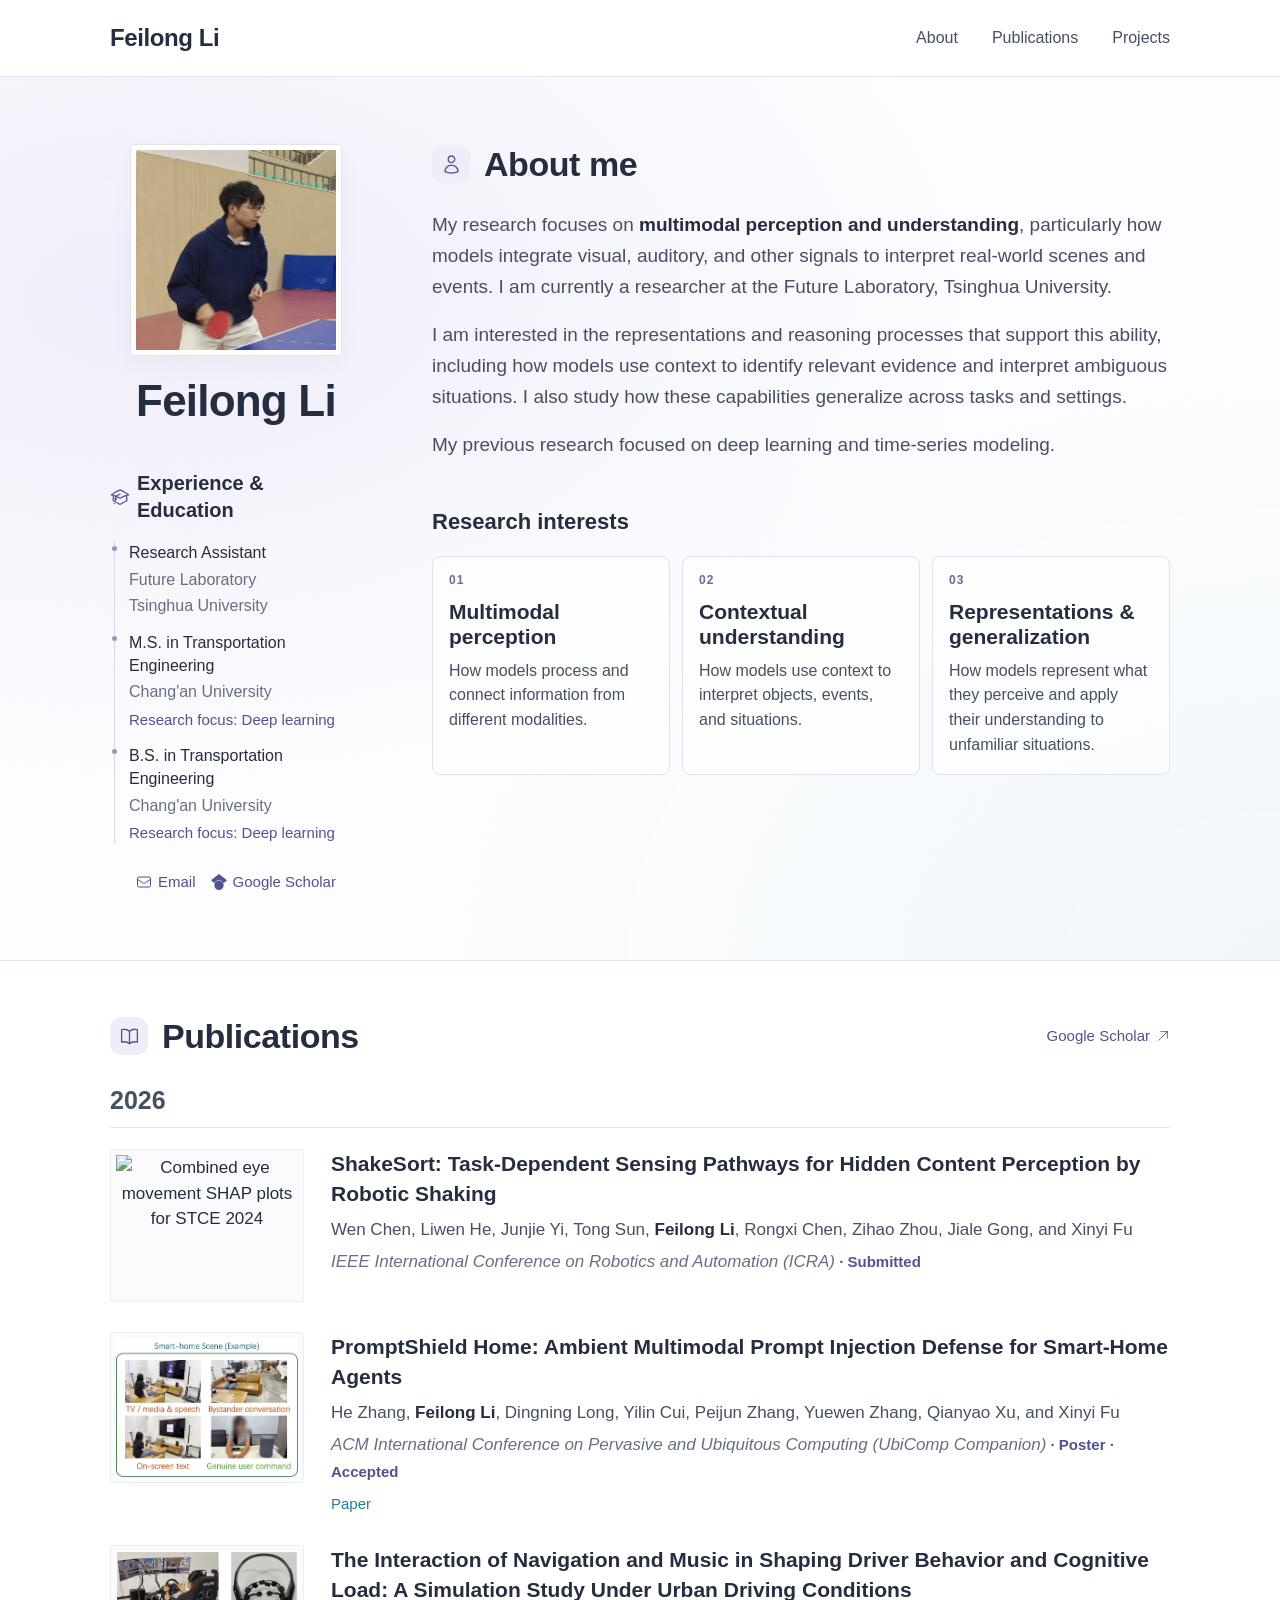
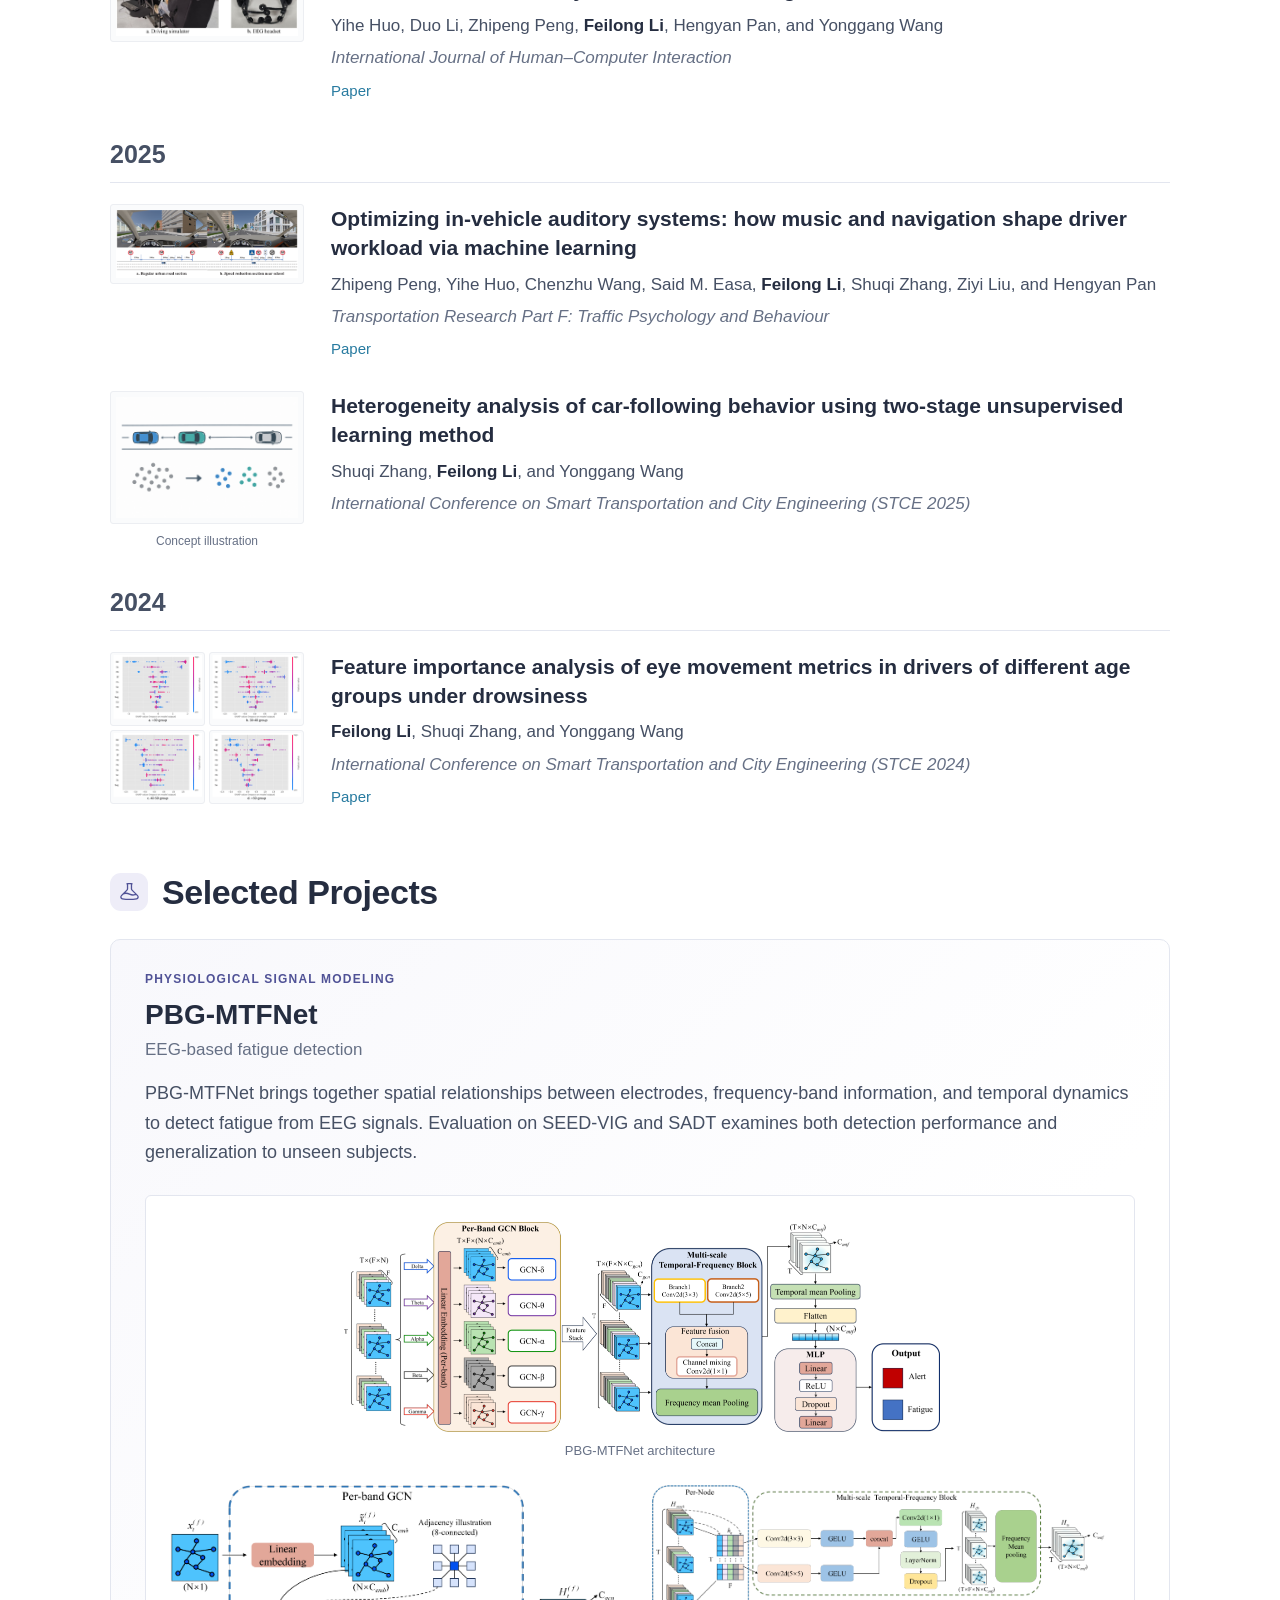
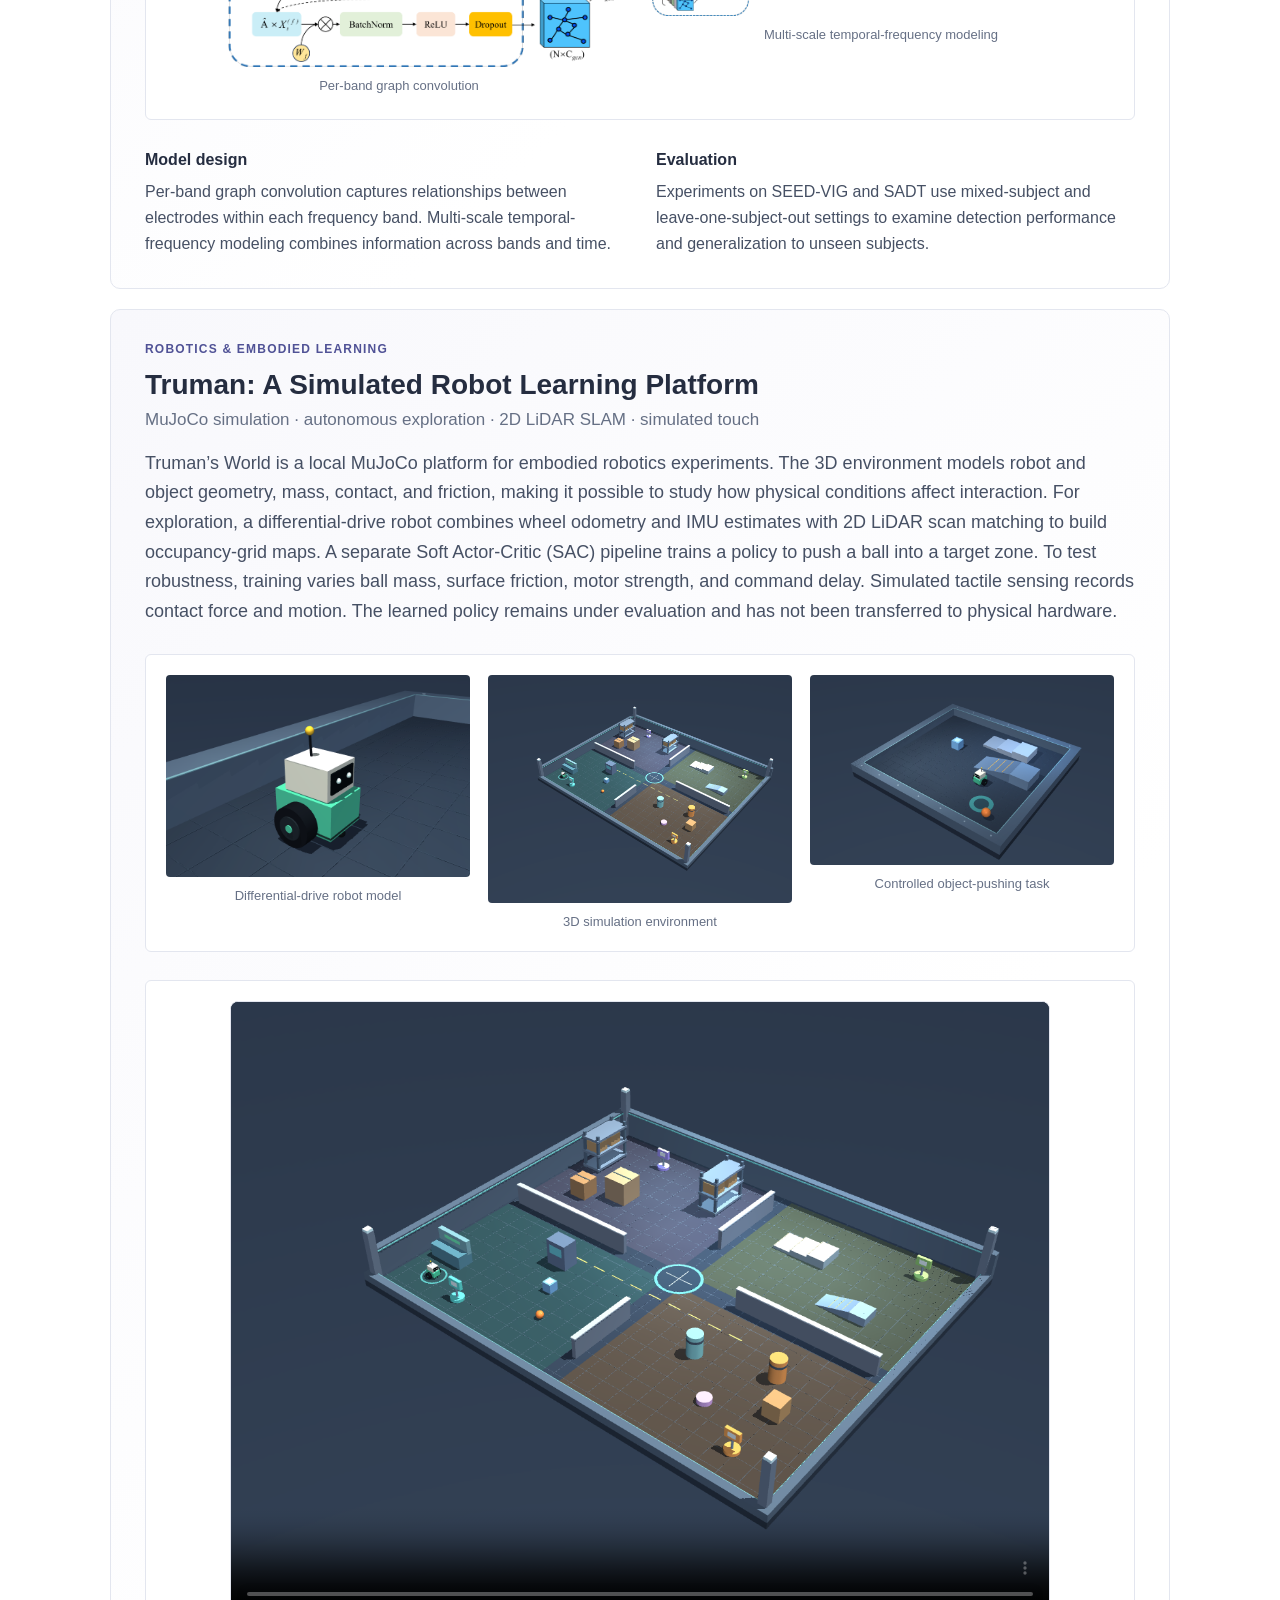
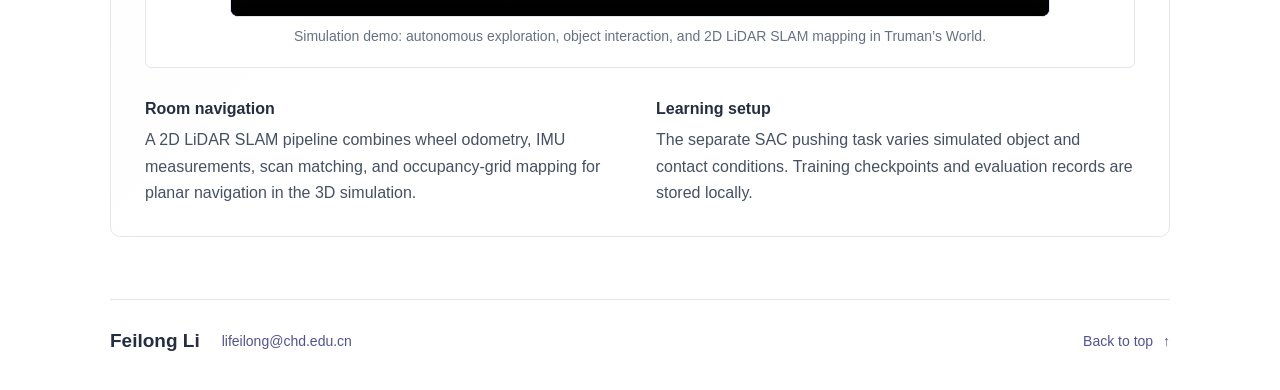
==== commit 7f24f50d: "Combine and standardize publication thumbnails" ====
--- a/index.html
+++ b/index.html
@@ -1 +1 @@
-<!DOCTYPE html><!--2pvyuulJifglptmoeZJ_2--><html lang="en"><head><meta charSet="utf-8"/><meta name="viewport" content="width=device-width, initial-scale=1"/><link rel="preload" as="image" href="/images/feilong-table-tennis.png"/><link rel="preload" as="image" href="/images/feilong-table-tennis-plain-hoodie-v1.png"/><link rel="stylesheet" href="/_next/static/css/homepage-type-48d4335.css" data-precedence="next"/><link rel="preload" as="script" fetchPriority="low" href="/_next/static/chunks/webpack-40b63c86a3bdd964.js"/><script src="/_next/static/chunks/9a4ec5fe-004831ba3127e0f1.js" async=""></script><script src="/_next/static/chunks/79-82cd3fcf7ed76dbf.js" async=""></script><script src="/_next/static/chunks/main-app-7c46d85db99a0c38.js" async=""></script><script src="/_next/static/chunks/191-a0aeecc5fde519fc.js" async=""></script><script src="/_next/static/chunks/app/page-ae31e593120f74a1.js" async=""></script><title>Feilong Li</title><meta name="description" content="Research Assistant at Tsinghua University. Multimodal understanding, reasoning, and human–AI interaction."/><link rel="icon" href="/icon.ico?cf3fe3e970714b18" type="image/x-icon" sizes="16x16"/><script src="/_next/static/chunks/polyfills-42372ed130431b0a.js" noModule=""></script></head><body><div hidden=""><!--$--><!--/$--></div><a href="#about" class="skip-link">Skip to content</a><div class="masthead"><nav class="masthead-inner page-width" aria-label="Main navigation"><a href="#top" class="site-name">Feilong Li</a><div class="nav-links"><a href="#about">About</a><a href="#publications">Publications</a><a href="#personal-project">Projects</a></div></nav></div><main id="top" class="academic-layout"><header class="research-profile" id="about"><div class="profile-introduction page-width"><div class="profile-identity"><div class="profile-photo"><img alt="Feilong Li playing table tennis" width="1122" height="1402" decoding="async" data-nimg="1" style="color:transparent" src="/images/feilong-table-tennis.png"/><img alt="" aria-hidden="true" width="1122" height="1402" decoding="async" data-nimg="1" class="profile-shirt-retouch" style="color:transparent" src="/images/feilong-table-tennis-plain-hoodie-v1.png"/></div><div class="profile-identity-text"><h1>Feilong Li</h1></div><section class="profile-education" id="education" aria-labelledby="education-heading"><h2 id="education-heading"><svg stroke="currentColor" fill="none" stroke-width="1.5" viewBox="0 0 24 24" aria-hidden="true" height="1em" width="1em" xmlns="http://www.w3.org/2000/svg"><path stroke-linecap="round" stroke-linejoin="round" d="M4.26 10.147a60.438 60.438 0 0 0-.491 6.347A48.62 48.62 0 0 1 12 20.904a48.62 48.62 0 0 1 8.232-4.41 60.46 60.46 0 0 0-.491-6.347m-15.482 0a50.636 50.636 0 0 0-2.658-.813A59.906 59.906 0 0 1 12 3.493a59.903 59.903 0 0 1 10.399 5.84c-.896.248-1.783.52-2.658.814m-15.482 0A50.717 50.717 0 0 1 12 13.489a50.702 50.702 0 0 1 7.74-3.342M6.75 15a.75.75 0 1 0 0-1.5.75.75 0 0 0 0 1.5Zm0 0v-3.675A55.378 55.378 0 0 1 12 8.443m-7.007 11.55A5.981 5.981 0 0 0 6.75 15.75v-1.5"></path></svg>Experience &amp; Education</h2><ul><li class="current-experience"><strong>Research Assistant</strong><span>Future Laboratory</span><span>Tsinghua University</span></li><li><strong>M.S.<!-- --> in <!-- -->Transportation Engineering</strong><span>Chang&#x27;an University</span><span class="education-focus">Research focus: <!-- -->Deep learning</span></li><li><strong>B.S.<!-- --> in <!-- -->Transportation Engineering</strong><span>Chang&#x27;an University</span><span class="education-focus">Research focus: <!-- -->Deep learning</span></li></ul></section><div class="profile-contact"><a href="mailto:lifeilong@chd.edu.cn"><svg stroke="currentColor" fill="none" stroke-width="1.5" viewBox="0 0 24 24" aria-hidden="true" height="1em" width="1em" xmlns="http://www.w3.org/2000/svg"><path stroke-linecap="round" stroke-linejoin="round" d="M21.75 6.75v10.5a2.25 2.25 0 0 1-2.25 2.25h-15a2.25 2.25 0 0 1-2.25-2.25V6.75m19.5 0A2.25 2.25 0 0 0 19.5 4.5h-15a2.25 2.25 0 0 0-2.25 2.25m19.5 0v.243a2.25 2.25 0 0 1-1.07 1.916l-7.5 4.615a2.25 2.25 0 0 1-2.36 0L3.32 8.91a2.25 2.25 0 0 1-1.07-1.916V6.75"></path></svg> Email</a><div class="profile-links"><a href="https://scholar.google.com/citations?user=r1rDoekAAAAJ&amp;hl=en" target="_blank" rel="noopener noreferrer"><svg stroke="currentColor" fill="currentColor" stroke-width="0" role="img" viewBox="0 0 24 24" aria-hidden="true" height="1em" width="1em" xmlns="http://www.w3.org/2000/svg"><path d="M5.242 13.769L0 9.5 12 0l12 9.5-5.242 4.269C17.548 11.249 14.978 9.5 12 9.5c-2.977 0-5.548 1.748-6.758 4.269zM12 10a7 7 0 1 0 0 14 7 7 0 0 0 0-14z"></path></svg> Google Scholar</a><a href="https://www.overleaf.com/project/6aab80a729216a0eccb8a966" target="_blank" rel="noopener noreferrer"><svg stroke="currentColor" fill="none" stroke-width="1.5" viewBox="0 0 24 24" aria-hidden="true" height="1em" width="1em" xmlns="http://www.w3.org/2000/svg"><path stroke-linecap="round" stroke-linejoin="round" d="M19.5 14.25v-9a2.25 2.25 0 0 0-2.25-2.25h-10.5A2.25 2.25 0 0 0 4.5 5.25v13.5A2.25 2.25 0 0 0 6.75 21h6.75M8.25 7.5h7.5M8.25 11.25h7.5M8.25 15h4.5m3.75 4.5 4.5-4.5m-4.5 0h4.5v4.5"></path></svg> CV (Overleaf)</a></div></div></div><div class="profile-overview"><h2 class="profile-heading"><span class="heading-icon"><svg stroke="currentColor" fill="none" stroke-width="1.5" viewBox="0 0 24 24" aria-hidden="true" height="1em" width="1em" xmlns="http://www.w3.org/2000/svg"><path stroke-linecap="round" stroke-linejoin="round" d="M15.75 6a3.75 3.75 0 1 1-7.5 0 3.75 3.75 0 0 1 7.5 0ZM4.501 20.118a7.5 7.5 0 0 1 14.998 0A17.933 17.933 0 0 1 12 21.75c-2.676 0-5.216-.584-7.499-1.632Z"></path></svg></span>About me</h2><div class="profile-statement"><p>My research focuses on <strong>multimodal perception and understanding</strong>, particularly how models integrate visual, auditory, and other signals to interpret real-world scenes and events. I am currently a researcher at the Future Laboratory, Tsinghua University.</p><p>I am interested in the representations and reasoning processes that support this ability, including how models use context to identify relevant evidence and interpret ambiguous situations. I also study how these capabilities generalize across tasks and settings.</p><p>My previous research focused on deep learning and time-series modeling.</p></div><div class="profile-details"><section class="research-interests" aria-labelledby="interests-heading"><h3 id="interests-heading">Research interests</h3><ul class="interest-grid"><li class="interest-card"><span class="interest-number" aria-hidden="true">01</span><div><h4>Multimodal perception</h4><p>How models process and connect information from different modalities.</p></div></li><li class="interest-card"><span class="interest-number" aria-hidden="true">02</span><div><h4>Contextual understanding</h4><p>How models use context to interpret objects, events, and situations.</p></div></li><li class="interest-card"><span class="interest-number" aria-hidden="true">03</span><div><h4>Representations &amp; generalization</h4><p>How models represent what they perceive and apply their understanding to unfamiliar situations.</p></div></li></ul></section></div></div></div></header><div class="academic-body page-width"><section id="publications" class="publications-section" aria-labelledby="publications-heading"><div class="section-header"><h2 id="publications-heading" class="section-heading"><span class="heading-icon"><svg stroke="currentColor" fill="none" stroke-width="1.5" viewBox="0 0 24 24" aria-hidden="true" height="1em" width="1em" xmlns="http://www.w3.org/2000/svg"><path stroke-linecap="round" stroke-linejoin="round" d="M12 6.042A8.967 8.967 0 0 0 6 3.75c-1.052 0-2.062.18-3 .512v14.25A8.987 8.987 0 0 1 6 18c2.305 0 4.408.867 6 2.292m0-14.25a8.966 8.966 0 0 1 6-2.292c1.052 0 2.062.18 3 .512v14.25A8.987 8.987 0 0 0 18 18a8.967 8.967 0 0 0-6 2.292m0-14.25v14.25"></path></svg></span>Publications</h2><a class="section-link" href="https://scholar.google.com/citations?user=r1rDoekAAAAJ&amp;hl=en" target="_blank" rel="noopener noreferrer">Google Scholar <svg stroke="currentColor" fill="none" stroke-width="1.5" viewBox="0 0 24 24" aria-hidden="true" height="1em" width="1em" xmlns="http://www.w3.org/2000/svg"><path stroke-linecap="round" stroke-linejoin="round" d="m4.5 19.5 15-15m0 0H8.25m11.25 0v11.25"></path></svg></a></div><div class="publication-list"><section class="publication-year-group" aria-labelledby="publications-2026"><h3 id="publications-2026" class="publication-year-heading"><time dateTime="2026">2026</time></h3><div class="publication-year-list"><article id="shakesort-publication" class="publication-entry"><div class="publication-figure"><button type="button" class="block w-full cursor-zoom-in bg-white focus-visible:outline focus-visible:outline-2 focus-visible:outline-blue-600" aria-label="Enlarge AI-generated concept illustration of a robotic gripper shaking a container to explore hidden contents; not an experimental figure" aria-haspopup="dialog"><img alt="AI-generated concept illustration of a robotic gripper shaking a container to explore hidden contents; not an experimental figure" loading="lazy" width="1920" height="1080" decoding="async" data-nimg="1" class="block w-full h-auto" style="color:transparent" src="images/shakesort-concept-v1.png"/></button><p class="publication-image-caption">Concept illustration</p></div><div class="publication-details"><h4 class="publication-title">ShakeSort: Task-Dependent Sensing Pathways for Hidden Content Perception by Robotic Shaking</h4><p class="publication-authors">Wen Chen, Liwen He, Junjie Yi, Tong Sun, <strong>Feilong Li</strong>, Rongxi Chen, Zihao Zhou, Jiale Gong, and Xinyi Fu</p><p class="publication-venue"><span class="publication-venue-name">IEEE International Conference on Robotics and Automation (ICRA)</span><span class="publication-status"> · <!-- -->Submitted</span></p></div></article><article class="publication-entry"><div class="publication-figure"><button type="button" class="block w-full cursor-zoom-in bg-white focus-visible:outline focus-visible:outline-2 focus-visible:outline-blue-600" aria-label="Enlarge Figure from PromptShield Home: Ambient Multimodal Prompt Injection Defense for Smart-Home Agents" aria-haspopup="dialog"><img alt="Figure from PromptShield Home: Ambient Multimodal Prompt Injection Defense for Smart-Home Agents" loading="lazy" width="1920" height="1080" decoding="async" data-nimg="1" class="block w-full h-auto" style="color:transparent" src="images/promptshield-scenarios.jpg"/></button></div><div class="publication-details"><h4 class="publication-title"><a href="https://arxiv.org/abs/2608.05495" target="_blank" rel="noopener noreferrer">PromptShield Home: Ambient Multimodal Prompt Injection Defense for Smart-Home Agents</a></h4><p class="publication-authors">He Zhang, <strong>Feilong Li</strong>, Dingning Long, Yilin Cui, Peijun Zhang, Yuewen Zhang, Qianyao Xu, and Xinyi Fu</p><p class="publication-venue"><span class="publication-venue-name">ACM International Conference on Pervasive and Ubiquitous Computing (UbiComp Companion)</span><span class="publication-status"> · <!-- -->Poster · Accepted</span></p><div class="publication-links"><a href="https://arxiv.org/abs/2608.05495" target="_blank" rel="noopener noreferrer">Paper</a></div></div></article><article class="publication-entry"><div class="publication-figure"><button type="button" class="block w-full cursor-zoom-in bg-white focus-visible:outline focus-visible:outline-2 focus-visible:outline-blue-600" aria-label="Enlarge Figure from The Interaction of Navigation and Music in Shaping Driver Behavior and Cognitive Load: A Simulation Study Under Urban Driving Conditions" aria-haspopup="dialog"><img alt="Figure from The Interaction of Navigation and Music in Shaping Driver Behavior and Cognitive Load: A Simulation Study Under Urban Driving Conditions" loading="lazy" width="1920" height="1080" decoding="async" data-nimg="1" class="block w-full h-auto" style="color:transparent" src="images/ijhci-experiment-setup.png"/></button></div><div class="publication-details"><h4 class="publication-title"><a href="https://doi.org/10.1080/10447318.2026.2622586" target="_blank" rel="noopener noreferrer">The Interaction of Navigation and Music in Shaping Driver Behavior and Cognitive Load: A Simulation Study Under Urban Driving Conditions</a></h4><p class="publication-authors">Yihe Huo, Duo Li, Zhipeng Peng, <strong>Feilong Li</strong>, Hengyan Pan, and Yonggang Wang</p><p class="publication-venue"><span class="publication-venue-name">International Journal of Human–Computer Interaction</span></p><div class="publication-links"><a href="https://doi.org/10.1080/10447318.2026.2622586" target="_blank" rel="noopener noreferrer">Paper</a></div></div></article></div></section><section class="publication-year-group" aria-labelledby="publications-2025"><h3 id="publications-2025" class="publication-year-heading"><time dateTime="2025">2025</time></h3><div class="publication-year-list"><article class="publication-entry"><div class="publication-figure"><button type="button" class="block w-full cursor-zoom-in bg-white focus-visible:outline focus-visible:outline-2 focus-visible:outline-blue-600" aria-label="Enlarge Figure from Optimizing in-vehicle auditory systems: how music and navigation shape driver workload via machine learning" aria-haspopup="dialog"><img alt="Figure from Optimizing in-vehicle auditory systems: how music and navigation shape driver workload via machine learning" loading="lazy" width="1920" height="1080" decoding="async" data-nimg="1" class="block w-full h-auto" style="color:transparent" src="images/trf-driving-scenarios.png"/></button></div><div class="publication-details"><h4 class="publication-title"><a href="https://doi.org/10.1016/j.trf.2025.103349" target="_blank" rel="noopener noreferrer">Optimizing in-vehicle auditory systems: how music and navigation shape driver workload via machine learning</a></h4><p class="publication-authors">Zhipeng Peng, Yihe Huo, Chenzhu Wang, Said M. Easa, <strong>Feilong Li</strong>, Shuqi Zhang, Ziyi Liu, and Hengyan Pan</p><p class="publication-venue"><span class="publication-venue-name">Transportation Research Part F: Traffic Psychology and Behaviour</span></p><div class="publication-links"><a href="https://doi.org/10.1016/j.trf.2025.103349" target="_blank" rel="noopener noreferrer">Paper</a></div></div></article><article class="publication-entry"><div class="publication-figure"><button type="button" class="block w-full cursor-zoom-in bg-white focus-visible:outline focus-visible:outline-2 focus-visible:outline-blue-600" aria-label="Enlarge AI-generated concept illustration of car-following headways and grouping behavior; not an experimental figure" aria-haspopup="dialog"><img alt="AI-generated concept illustration of car-following headways and grouping behavior; not an experimental figure" loading="lazy" width="1920" height="1080" decoding="async" data-nimg="1" class="block w-full h-auto" style="color:transparent" src="images/car-following-concept-v1.png"/></button><p class="publication-image-caption">Concept illustration</p></div><div class="publication-details"><h4 class="publication-title"><a href="https://eurekamag.com/research/074/007/074007996.php" target="_blank" rel="noopener noreferrer" style="display:block">Heterogeneity analysis of car-following behavior using two-stage unsupervised learning method</a></h4><p class="publication-authors">Shuqi Zhang, <strong>Feilong Li</strong>, and Yonggang Wang</p><p class="publication-venue"><span class="publication-venue-name">International Conference on Smart Transportation and City Engineering (STCE 2025)</span></p></div></article></div></section><section class="publication-year-group" aria-labelledby="publications-2024"><h3 id="publications-2024" class="publication-year-heading"><time dateTime="2024">2024</time></h3><div class="publication-year-list"><article class="publication-entry"><div class="publication-figure"><div class="grid grid-cols-2 gap-1"><button type="button" class="block w-full cursor-zoom-in bg-white focus-visible:outline focus-visible:outline-2 focus-visible:outline-blue-600" aria-label="Enlarge Eye movement SHAP plot 1" aria-haspopup="dialog"><img alt="Eye movement SHAP plot 1" loading="lazy" width="198" height="152" decoding="async" data-nimg="1" class="block w-full h-auto" style="color:transparent" src="images/eye-movement-shap-1.png"/></button><button type="button" class="block w-full cursor-zoom-in bg-white focus-visible:outline focus-visible:outline-2 focus-visible:outline-blue-600" aria-label="Enlarge Eye movement SHAP plot 2" aria-haspopup="dialog"><img alt="Eye movement SHAP plot 2" loading="lazy" width="198" height="152" decoding="async" data-nimg="1" class="block w-full h-auto" style="color:transparent" src="images/eye-movement-shap-2.png"/></button><button type="button" class="block w-full cursor-zoom-in bg-white focus-visible:outline focus-visible:outline-2 focus-visible:outline-blue-600" aria-label="Enlarge Eye movement SHAP plot 3" aria-haspopup="dialog"><img alt="Eye movement SHAP plot 3" loading="lazy" width="198" height="152" decoding="async" data-nimg="1" class="block w-full h-auto" style="color:transparent" src="images/eye-movement-shap-3.png"/></button><button type="button" class="block w-full cursor-zoom-in bg-white focus-visible:outline focus-visible:outline-2 focus-visible:outline-blue-600" aria-label="Enlarge Eye movement SHAP plot 4" aria-haspopup="dialog"><img alt="Eye movement SHAP plot 4" loading="lazy" width="198" height="152" decoding="async" data-nimg="1" class="block w-full h-auto" style="color:transparent" src="images/eye-movement-shap-4.png"/></button></div></div><div class="publication-details"><h4 class="publication-title"><a href="https://doi.org/10.1117/12.3061254" target="_blank" rel="noopener noreferrer">Feature importance analysis of eye movement metrics in drivers of different age groups under drowsiness</a></h4><p class="publication-authors"><strong>Feilong Li</strong>, Shuqi Zhang, and Yonggang Wang</p><p class="publication-venue"><span class="publication-venue-name">International Conference on Smart Transportation and City Engineering (STCE 2024)</span></p><div class="publication-links"><a href="https://doi.org/10.1117/12.3061254" target="_blank" rel="noopener noreferrer">Paper</a></div></div></article></div></section></div></section><section id="personal-project" class="project-section" aria-labelledby="personal-project-heading"><h2 id="personal-project-heading" class="section-heading"><span class="heading-icon"><svg stroke="currentColor" fill="none" stroke-width="1.5" viewBox="0 0 24 24" aria-hidden="true" height="1em" width="1em" xmlns="http://www.w3.org/2000/svg"><path stroke-linecap="round" stroke-linejoin="round" d="M9.75 3.104v5.714a2.25 2.25 0 0 1-.659 1.591L5 14.5M9.75 3.104c-.251.023-.501.05-.75.082m.75-.082a24.301 24.301 0 0 1 4.5 0m0 0v5.714c0 .597.237 1.17.659 1.591L19.8 15.3M14.25 3.104c.251.023.501.05.75.082M19.8 15.3l-1.57.393A9.065 9.065 0 0 1 12 15a9.065 9.065 0 0 0-6.23-.693L5 14.5m14.8.8 1.402 1.402c1.232 1.232.65 3.318-1.067 3.611A48.309 48.309 0 0 1 12 21c-2.773 0-5.491-.235-8.135-.687-1.718-.293-2.3-2.379-1.067-3.61L5 14.5"></path></svg></span>Selected Projects</h2><div class="selected-project-list"><article id="pbg-mtfnet" class="personal-project" aria-labelledby="pbg-mtfnet-heading"><div class="project-summary"><small class="section-kicker">Physiological signal modeling</small><div class="project-title-row"><h3 id="pbg-mtfnet-heading">PBG-MTFNet</h3></div><p class="project-subtitle">EEG-based fatigue detection</p><p class="project-description">PBG-MTFNet brings together spatial relationships between electrodes, frequency-band information, and temporal dynamics to detect fatigue from EEG signals. Evaluation on SEED-VIG and SADT examines both detection performance and generalization to unseen subjects.</p></div><div class="project-methods"><div class="project-gallery"><figure class="project-figure project-architecture"><button type="button" class="block w-full cursor-zoom-in bg-white focus-visible:outline focus-visible:outline-2 focus-visible:outline-blue-600" aria-label="Enlarge PBG-MTFNet architecture" aria-haspopup="dialog"><img alt="PBG-MTFNet architecture" loading="lazy" width="1200" height="427" decoding="async" data-nimg="1" class="block w-full h-auto" style="color:transparent" src="images/pbg-architecture.png"/></button><figcaption>PBG-MTFNet architecture</figcaption></figure><figure class="project-figure"><button type="button" class="block w-full cursor-zoom-in bg-white focus-visible:outline focus-visible:outline-2 focus-visible:outline-blue-600" aria-label="Enlarge Per-band graph convolution" aria-haspopup="dialog"><img alt="Per-band graph convolution" loading="lazy" width="1100" height="438" decoding="async" data-nimg="1" class="block w-full h-auto" style="color:transparent" src="images/pbg-per-band-gcn.png"/></button><figcaption>Per-band graph convolution</figcaption></figure><figure class="project-figure"><button type="button" class="block w-full cursor-zoom-in bg-white focus-visible:outline focus-visible:outline-2 focus-visible:outline-blue-600" aria-label="Enlarge Multi-scale temporal-frequency modeling" aria-haspopup="dialog"><img alt="Multi-scale temporal-frequency modeling" loading="lazy" width="1100" height="318" decoding="async" data-nimg="1" class="block w-full h-auto" style="color:transparent" src="images/pbg-temporal-frequency.png"/></button><figcaption>Multi-scale temporal-frequency modeling</figcaption></figure></div><dl class="project-details"><div><dt>Model design</dt><dd>Per-band graph convolution captures relationships between electrodes within each frequency band. Multi-scale temporal-frequency modeling combines information across bands and time.</dd></div><div><dt>Evaluation</dt><dd>Experiments on SEED-VIG and SADT use mixed-subject and leave-one-subject-out settings to examine detection performance and generalization to unseen subjects.</dd></div></dl></div></article><article id="truman-robot" class="personal-project" aria-labelledby="truman-robot-heading"><div class="project-summary"><small class="section-kicker">Robotics &amp; embodied learning</small><div class="project-title-row"><h3 id="truman-robot-heading">Truman: A Simulated Robot Learning Platform</h3></div><p class="project-subtitle">MuJoCo simulation · autonomous exploration · 2D LiDAR SLAM · simulated touch</p><p class="project-description">Truman’s World is a local MuJoCo platform for embodied robotics experiments. The 3D environment models robot and object geometry, mass, contact, and friction, making it possible to study how physical conditions affect interaction. For exploration, a differential-drive robot combines wheel odometry and IMU estimates with 2D LiDAR scan matching to build occupancy-grid maps. A separate Soft Actor-Critic (SAC) pipeline trains a policy to push a ball into a target zone. To test robustness, training varies ball mass, surface friction, motor strength, and command delay. Simulated tactile sensing records contact force and motion. The learned policy remains under evaluation and has not been transferred to physical hardware.</p></div><div class="project-methods"><div class="project-gallery"><figure class="project-figure project-architecture"><button type="button" class="block w-full cursor-zoom-in bg-white focus-visible:outline focus-visible:outline-2 focus-visible:outline-blue-600" aria-label="Enlarge Differential-drive robot model" aria-haspopup="dialog"><img alt="Differential-drive robot model" loading="lazy" width="840" height="560" decoding="async" data-nimg="1" class="block w-full h-auto" style="color:transparent" src="images/truman-robot-body.png"/></button><figcaption>Differential-drive robot model</figcaption></figure><figure class="project-figure"><button type="button" class="block w-full cursor-zoom-in bg-white focus-visible:outline focus-visible:outline-2 focus-visible:outline-blue-600" aria-label="Enlarge 3D simulation environment" aria-haspopup="dialog"><img alt="3D simulation environment" loading="lazy" width="1200" height="900" decoding="async" data-nimg="1" class="block w-full h-auto" style="color:transparent" src="images/truman-simulation-room.png"/></button><figcaption>3D simulation environment</figcaption></figure><figure class="project-figure"><button type="button" class="block w-full cursor-zoom-in bg-white focus-visible:outline focus-visible:outline-2 focus-visible:outline-blue-600" aria-label="Enlarge Controlled object-pushing task" aria-haspopup="dialog"><img alt="Controlled object-pushing task" loading="lazy" width="960" height="600" decoding="async" data-nimg="1" class="block w-full h-auto" style="color:transparent" src="images/truman-learning-task.png"/></button><figcaption>Controlled object-pushing task</figcaption></figure></div><figure class="project-video"><video controls="" playsInline="" preload="metadata" poster="/images/truman-simulation-room.png"><source src="/videos/truman-simulation-demo.mp4" type="video/mp4"/>Your browser does not support embedded videos.</video><figcaption>Simulation demo: autonomous exploration, object interaction, and 2D LiDAR SLAM mapping in Truman’s World.</figcaption></figure><dl class="project-details"><div><dt>Room navigation</dt><dd>A 2D LiDAR SLAM pipeline combines wheel odometry, IMU measurements, scan matching, and occupancy-grid mapping for planar navigation in the 3D simulation.</dd></div><div><dt>Learning setup</dt><dd>The separate SAC pushing task varies simulated object and contact conditions. Training checkpoints and evaluation records are stored locally.</dd></div></dl></div></article></div></section><footer class="site-footer"><div><span class="footer-name">Feilong Li</span><a href="mailto:lifeilong@chd.edu.cn">lifeilong@chd.edu.cn</a></div><a href="#top">Back to top <span aria-hidden="true">↑</span></a></footer></div></main><!--$--><!--/$--><script src="/_next/static/chunks/webpack-40b63c86a3bdd964.js" id="_R_" async=""></script><script>(self.__next_f=self.__next_f||[]).push([0])</script><script>self.__next_f.push([1,"1:\"$Sreact.fragment\"\n2:I[7398,[],\"\"]\n3:I[7596,[],\"\"]\n4:I[7244,[\"191\",\"static/chunks/191-a0aeecc5fde519fc.js\",\"974\",\"static/chunks/app/page-ae31e593120f74a1.js\"],\"Image\"]\nb:I[6718,[],\"\"]\n:HL[\"/_next/static/css/homepage-type-48d4335.css\",\"style\"]\n"])</script><script>self.__next_f.push([1,"0:{\"P\":null,\"b\":\"2pvyuulJifglptmoeZJ-2\",\"p\":\"\",\"c\":[\"\",\"\"],\"i\":false,\"f\":[[[\"\",{\"children\":[\"__PAGE__\",{}]},\"$undefined\",\"$undefined\",true],[\"\",[\"$\",\"$1\",\"c\",{\"children\":[[[\"$\",\"link\",\"0\",{\"rel\":\"stylesheet\",\"href\":\"/_next/static/css/homepage-type-48d4335.css\",\"precedence\":\"next\",\"crossOrigin\":\"$undefined\",\"nonce\":\"$undefined\"}]],[\"$\",\"html\",null,{\"lang\":\"en\",\"children\":[\"$\",\"body\",null,{\"children\":[\"$\",\"$L2\",null,{\"parallelRouterKey\":\"children\",\"error\":\"$undefined\",\"errorStyles\":\"$undefined\",\"errorScripts\":\"$undefined\",\"template\":[\"$\",\"$L3\",null,{}],\"templateStyles\":\"$undefined\",\"templateScripts\":\"$undefined\",\"notFound\":[[[\"$\",\"title\",null,{\"children\":\"404: This page could not be found.\"}],[\"$\",\"div\",null,{\"style\":{\"fontFamily\":\"system-ui,\\\"Segoe UI\\\",Roboto,Helvetica,Arial,sans-serif,\\\"Apple Color Emoji\\\",\\\"Segoe UI Emoji\\\"\",\"height\":\"100vh\",\"textAlign\":\"center\",\"display\":\"flex\",\"flexDirection\":\"column\",\"alignItems\":\"center\",\"justifyContent\":\"center\"},\"children\":[\"$\",\"div\",null,{\"children\":[[\"$\",\"style\",null,{\"dangerouslySetInnerHTML\":{\"__html\":\"body{color:#000;background:#fff;margin:0}.next-error-h1{border-right:1px solid rgba(0,0,0,.3)}@media (prefers-color-scheme:dark){body{color:#fff;background:#000}.next-error-h1{border-right:1px solid rgba(255,255,255,.3)}}\"}}],[\"$\",\"h1\",null,{\"className\":\"next-error-h1\",\"style\":{\"display\":\"inline-block\",\"margin\":\"0 20px 0 0\",\"padding\":\"0 23px 0 0\",\"fontSize\":24,\"fontWeight\":500,\"verticalAlign\":\"top\",\"lineHeight\":\"49px\"},\"children\":404}],[\"$\",\"div\",null,{\"style\":{\"display\":\"inline-block\"},\"children\":[\"$\",\"h2\",null,{\"style\":{\"fontSize\":14,\"fontWeight\":400,\"lineHeight\":\"49px\",\"margin\":0},\"children\":\"This page could not be found.\"}]}]]}]}]],[]],\"forbidden\":\"$undefined\",\"unauthorized\":\"$undefined\"}]}]}]]}],{\"children\":[\"__PAGE__\",[\"$\",\"$1\",\"c\",{\"children\":[[[\"$\",\"a\",null,{\"href\":\"#about\",\"className\":\"skip-link\",\"children\":\"Skip to content\"}],[\"$\",\"div\",null,{\"className\":\"masthead\",\"children\":[\"$\",\"nav\",null,{\"className\":\"masthead-inner page-width\",\"aria-label\":\"Main navigation\",\"children\":[[\"$\",\"a\",null,{\"href\":\"#top\",\"className\":\"site-name\",\"children\":\"Feilong Li\"}],[\"$\",\"div\",null,{\"className\":\"nav-links\",\"children\":[[\"$\",\"a\",null,{\"href\":\"#about\",\"children\":\"About\"}],[\"$\",\"a\",null,{\"href\":\"#publications\",\"children\":\"Publications\"}],[\"$\",\"a\",null,{\"href\":\"#personal-project\",\"children\":\"Projects\"}]]}]]}]}],[\"$\",\"main\",null,{\"id\":\"top\",\"className\":\"academic-layout\",\"children\":[[\"$\",\"header\",null,{\"className\":\"research-profile\",\"id\":\"about\",\"children\":[\"$\",\"div\",null,{\"className\":\"profile-introduction page-width\",\"children\":[[\"$\",\"div\",null,{\"className\":\"profile-identity\",\"children\":[[\"$\",\"div\",null,{\"className\":\"profile-photo\",\"children\":[[\"$\",\"$L4\",null,{\"src\":\"/images/feilong-table-tennis.png\",\"alt\":\"Feilong Li playing table tennis\",\"width\":1122,\"height\":1402,\"sizes\":\"432px\",\"priority\":true,\"unoptimized\":true}],[\"$\",\"$L4\",null,{\"className\":\"profile-shirt-retouch\",\"src\":\"/images/feilong-table-tennis-plain-hoodie-v1.png\",\"alt\":\"\",\"aria-hidden\":\"true\",\"width\":1122,\"height\":1402,\"sizes\":\"432px\",\"priority\":true,\"unoptimized\":true}]]}],[\"$\",\"div\",null,{\"className\":\"profile-identity-text\",\"children\":[\"$\",\"h1\",null,{\"children\":\"Feilong Li\"}]}],[\"$\",\"section\",null,{\"className\":\"profile-education\",\"id\":\"education\",\"aria-labelledby\":\"education-heading\",\"children\":[[\"$\",\"h2\",null,{\"id\":\"education-heading\",\"children\":[[\"$\",\"svg\",null,{\"stroke\":\"currentColor\",\"fill\":\"none\",\"strokeWidth\":\"1.5\",\"viewBox\":\"0 0 24 24\",\"aria-hidden\":\"true\",\"children\":[\"$undefined\",[[\"$\",\"path\",\"0\",{\"strokeLinecap\":\"round\",\"strokeLinejoin\":\"round\",\"d\":\"M4.26 10.147a60.438 60.438 0 0 0-.491 6.347A48.62 48.62 0 0 1 12 20.904a48.62 48.62 0 0 1 8.232-4.41 60.46 60.46 0 0 0-.491-6.347m-15.482 0a50.636 50.636 0 0 0-2.658-.813A59.906 59.906 0 0 1 12 3.493a59.903 59.903 0 0 1 10.399 5.84c-.896.248-1.783.52-2.658.814m-15.482 0A50.717 50.717 0 0 1 12 13.489a50.702 50.702 0 0 1 7.74-3.342M6.75 15a.75.75 0 1 0 0-1.5.75.75 0 0 0 0 1.5Zm0 0v-3.675A55.378 55.378 0 0 1 12 8.443m-7.007 11.55A5.981 5.981 0 0 0 6.75 15.75v-1.5\",\"children\":[]}]]],\"className\":\"$undefined\",\"style\":{\"color\":\"$undefined\"},\"height\":\"1em\",\"width\":\"1em\",\"xmlns\":\"http://www.w3.org/2000/svg\"}],\"Experience \u0026 Education\"]}],[\"$\",\"ul\",null,{\"children\":[[\"$\",\"li\",null,{\"className\":\"current-experience\",\"children\":[[\"$\",\"strong\",null,{\"children\":\"Research Assistant\"}],[\"$\",\"span\",null,{\"children\":\"Future Laboratory\"}],[\"$\",\"span\",null,{\"children\":\"Tsinghua University\"}]]}],[[\"$\",\"li\",\"MS\",{\"children\":[[\"$\",\"strong\",null,{\"children\":[\"M.S.\",\" in \",\"Transportation Engineering\"]}],[\"$\",\"span\",null,{\"children\":\"Chang'an University\"}],[\"$\",\"span\",null,{\"className\":\"education-focus\",\"children\":[\"Research focus: \",\"Deep learning\"]}]]}],\"$L5\"]]}]]}],\"$L6\"]}],\"$L7\"]}]}],\"$L8\"]}]],null,\"$L9\"]}],{},null,false]},null,false],\"$La\",false]],\"m\":\"$undefined\",\"G\":[\"$b\",[]],\"s\":false,\"S\":true}\n"])</script><script>self.__next_f.push([1,"c:I[5263,[\"191\",\"static/chunks/191-a0aeecc5fde519fc.js\",\"974\",\"static/chunks/app/page-ae31e593120f74a1.js\"],\"default\"]\n15:I[4559,[],\"OutletBoundary\"]\n17:I[4110,[],\"AsyncMetadataOutlet\"]\n19:I[4559,[],\"ViewportBoundary\"]\n1b:I[4559,[],\"MetadataBoundary\"]\n1c:\"$Sreact.suspense\"\n5:[\"$\",\"li\",\"BS\",{\"children\":[[\"$\",\"strong\",null,{\"children\":[\"B.S.\",\" in \",\"Transportation Engineering\"]}],[\"$\",\"span\",null,{\"children\":\"Chang'an University\"}],[\"$\",\"span\",null,{\"className\":\"education-focus\",\"children\":[\"Research focus: \",\"Deep learning\"]}]]}]\n"])</script><script>self.__next_f.push([1,"6:[\"$\",\"div\",null,{\"className\":\"profile-contact\",\"children\":[[\"$\",\"a\",null,{\"href\":\"mailto:lifeilong@chd.edu.cn\",\"children\":[[\"$\",\"svg\",null,{\"stroke\":\"currentColor\",\"fill\":\"none\",\"strokeWidth\":\"1.5\",\"viewBox\":\"0 0 24 24\",\"aria-hidden\":\"true\",\"children\":[\"$undefined\",[[\"$\",\"path\",\"0\",{\"strokeLinecap\":\"round\",\"strokeLinejoin\":\"round\",\"d\":\"M21.75 6.75v10.5a2.25 2.25 0 0 1-2.25 2.25h-15a2.25 2.25 0 0 1-2.25-2.25V6.75m19.5 0A2.25 2.25 0 0 0 19.5 4.5h-15a2.25 2.25 0 0 0-2.25 2.25m19.5 0v.243a2.25 2.25 0 0 1-1.07 1.916l-7.5 4.615a2.25 2.25 0 0 1-2.36 0L3.32 8.91a2.25 2.25 0 0 1-1.07-1.916V6.75\",\"children\":[]}]]],\"className\":\"$undefined\",\"style\":{\"color\":\"$undefined\"},\"height\":\"1em\",\"width\":\"1em\",\"xmlns\":\"http://www.w3.org/2000/svg\"}],\" Email\"]}],[\"$\",\"div\",null,{\"className\":\"profile-links\",\"children\":[\"$\",\"a\",null,{\"href\":\"https://scholar.google.com/citations?user=r1rDoekAAAAJ\u0026hl=en\",\"target\":\"_blank\",\"rel\":\"noopener noreferrer\",\"children\":[[\"$\",\"svg\",null,{\"stroke\":\"currentColor\",\"fill\":\"currentColor\",\"strokeWidth\":\"0\",\"role\":\"img\",\"viewBox\":\"0 0 24 24\",\"aria-hidden\":\"true\",\"children\":[\"$undefined\",[[\"$\",\"path\",\"0\",{\"d\":\"M5.242 13.769L0 9.5 12 0l12 9.5-5.242 4.269C17.548 11.249 14.978 9.5 12 9.5c-2.977 0-5.548 1.748-6.758 4.269zM12 10a7 7 0 1 0 0 14 7 7 0 0 0 0-14z\",\"children\":[]}]]],\"className\":\"$undefined\",\"style\":{\"color\":\"$undefined\"},\"height\":\"1em\",\"width\":\"1em\",\"xmlns\":\"http://www.w3.org/2000/svg\"}],\" Google Scholar\"]}]}]]}]\n"])</script><script>self.__next_f.push([1,"7:[\"$\",\"div\",null,{\"className\":\"profile-overview\",\"children\":[[\"$\",\"h2\",null,{\"className\":\"profile-heading\",\"children\":[[\"$\",\"span\",null,{\"className\":\"heading-icon\",\"children\":[\"$\",\"svg\",null,{\"stroke\":\"currentColor\",\"fill\":\"none\",\"strokeWidth\":\"1.5\",\"viewBox\":\"0 0 24 24\",\"aria-hidden\":\"true\",\"children\":[\"$undefined\",[[\"$\",\"path\",\"0\",{\"strokeLinecap\":\"round\",\"strokeLinejoin\":\"round\",\"d\":\"M15.75 6a3.75 3.75 0 1 1-7.5 0 3.75 3.75 0 0 1 7.5 0ZM4.501 20.118a7.5 7.5 0 0 1 14.998 0A17.933 17.933 0 0 1 12 21.75c-2.676 0-5.216-.584-7.499-1.632Z\",\"children\":[]}]]],\"className\":\"$undefined\",\"style\":{\"color\":\"$undefined\"},\"height\":\"1em\",\"width\":\"1em\",\"xmlns\":\"http://www.w3.org/2000/svg\"}]}],\"About me\"]}],[\"$\",\"div\",null,{\"className\":\"profile-statement\",\"children\":[[\"$\",\"p\",null,{\"children\":[\"My research focuses on \",[\"$\",\"strong\",null,{\"children\":\"multimodal perception and understanding\"}],\", particularly how models integrate visual, auditory, and other signals to interpret real-world scenes and events. I am currently a researcher at the Future Laboratory, Tsinghua University.\"]}],[\"$\",\"p\",null,{\"children\":\"I am interested in the representations and reasoning processes that support this ability, including how models use context to identify relevant evidence and interpret ambiguous situations. I also study how these capabilities generalize across tasks and settings.\"}],[\"$\",\"p\",null,{\"children\":\"My previous research focused on deep learning and time-series modeling.\"}]]}],[\"$\",\"div\",null,{\"className\":\"profile-details\",\"children\":[\"$\",\"section\",null,{\"className\":\"research-interests\",\"aria-labelledby\":\"interests-heading\",\"children\":[[\"$\",\"h3\",null,{\"id\":\"interests-heading\",\"children\":\"Research interests\"}],[\"$\",\"ul\",null,{\"className\":\"interest-grid\",\"children\":[[\"$\",\"li\",null,{\"className\":\"interest-card\",\"children\":[[\"$\",\"span\",null,{\"className\":\"interest-number\",\"aria-hidden\":\"true\",\"children\":\"01\"}],[\"$\",\"div\",null,{\"children\":[[\"$\",\"h4\",null,{\"children\":\"Multimodal perception\"}],[\"$\",\"p\",null,{\"children\":\"How models process and connect information from different modalities.\"}]]}]]}],[\"$\",\"li\",null,{\"className\":\"interest-card\",\"children\":[[\"$\",\"span\",null,{\"className\":\"interest-number\",\"aria-hidden\":\"true\",\"children\":\"02\"}],[\"$\",\"div\",null,{\"children\":[[\"$\",\"h4\",null,{\"children\":\"Contextual understanding\"}],[\"$\",\"p\",null,{\"children\":\"How models use context to interpret objects, events, and situations.\"}]]}]]}],[\"$\",\"li\",null,{\"className\":\"interest-card\",\"children\":[[\"$\",\"span\",null,{\"className\":\"interest-number\",\"aria-hidden\":\"true\",\"children\":\"03\"}],[\"$\",\"div\",null,{\"children\":[[\"$\",\"h4\",null,{\"children\":\"Representations \u0026 generalization\"}],[\"$\",\"p\",null,{\"children\":\"How models represent what they perceive and apply their understanding to unfamiliar situations.\"}]]}]]}]]}]]}]}]]}]\n"])</script><script>self.__next_f.push([1,"8:[\"$\",\"div\",null,{\"className\":\"academic-body page-width\",\"children\":[[\"$\",\"section\",null,{\"id\":\"publications\",\"className\":\"publications-section\",\"aria-labelledby\":\"publications-heading\",\"children\":[[\"$\",\"div\",null,{\"className\":\"section-header\",\"children\":[[\"$\",\"h2\",null,{\"id\":\"publications-heading\",\"className\":\"section-heading\",\"children\":[[\"$\",\"span\",null,{\"className\":\"heading-icon\",\"children\":[\"$\",\"svg\",null,{\"stroke\":\"currentColor\",\"fill\":\"none\",\"strokeWidth\":\"1.5\",\"viewBox\":\"0 0 24 24\",\"aria-hidden\":\"true\",\"children\":[\"$undefined\",[[\"$\",\"path\",\"0\",{\"strokeLinecap\":\"round\",\"strokeLinejoin\":\"round\",\"d\":\"M12 6.042A8.967 8.967 0 0 0 6 3.75c-1.052 0-2.062.18-3 .512v14.25A8.987 8.987 0 0 1 6 18c2.305 0 4.408.867 6 2.292m0-14.25a8.966 8.966 0 0 1 6-2.292c1.052 0 2.062.18 3 .512v14.25A8.987 8.987 0 0 0 18 18a8.967 8.967 0 0 0-6 2.292m0-14.25v14.25\",\"children\":[]}]]],\"className\":\"$undefined\",\"style\":{\"color\":\"$undefined\"},\"height\":\"1em\",\"width\":\"1em\",\"xmlns\":\"http://www.w3.org/2000/svg\"}]}],\"Publications\"]}],[\"$\",\"a\",null,{\"className\":\"section-link\",\"href\":\"https://scholar.google.com/citations?user=r1rDoekAAAAJ\u0026hl=en\",\"target\":\"_blank\",\"rel\":\"noopener noreferrer\",\"children\":[\"Google Scholar \",[\"$\",\"svg\",null,{\"stroke\":\"currentColor\",\"fill\":\"none\",\"strokeWidth\":\"1.5\",\"viewBox\":\"0 0 24 24\",\"aria-hidden\":\"true\",\"children\":[\"$undefined\",[[\"$\",\"path\",\"0\",{\"strokeLinecap\":\"round\",\"strokeLinejoin\":\"round\",\"d\":\"m4.5 19.5 15-15m0 0H8.25m11.25 0v11.25\",\"children\":[]}]]],\"className\":\"$undefined\",\"style\":{\"color\":\"$undefined\"},\"height\":\"1em\",\"width\":\"1em\",\"xmlns\":\"http://www.w3.org/2000/svg\"}]]}]]}],[\"$\",\"div\",null,{\"className\":\"publication-list\",\"children\":[[\"$\",\"section\",\"2026\",{\"className\":\"publication-year-group\",\"aria-labelledby\":\"publications-2026\",\"children\":[[\"$\",\"h3\",null,{\"id\":\"publications-2026\",\"className\":\"publication-year-heading\",\"children\":[\"$\",\"time\",null,{\"dateTime\":\"2026\",\"children\":\"2026\"}]}],[\"$\",\"div\",null,{\"className\":\"publication-year-list\",\"children\":[[\"$\",\"article\",\"ShakeSort: Task-Dependent Sensing Pathways for Hidden Content Perception by Robotic Shaking\",{\"id\":\"shakesort-publication\",\"className\":\"publication-entry\",\"children\":[[\"$\",\"div\",null,{\"className\":\"publication-figure\",\"children\":[[\"$\",\"$Lc\",null,{\"src\":\"images/shakesort-concept-v1.png\",\"alt\":\"AI-generated concept illustration of a robotic gripper shaking a container to explore hidden contents; not an experimental figure\",\"width\":1920,\"height\":1080}],\"$undefined\",[\"$\",\"p\",null,{\"className\":\"publication-image-caption\",\"children\":\"Concept illustration\"}]]}],[\"$\",\"div\",null,{\"className\":\"publication-details\",\"children\":[[\"$\",\"h4\",null,{\"className\":\"publication-title\",\"children\":\"ShakeSort: Task-Dependent Sensing Pathways for Hidden Content Perception by Robotic Shaking\"}],[\"$\",\"p\",null,{\"className\":\"publication-authors\",\"children\":[\"Wen Chen, Liwen He, Junjie Yi, Tong Sun, \",[\"$\",\"strong\",\"1\",{\"children\":\"Feilong Li\"}],\", Rongxi Chen, Zihao Zhou, Jiale Gong, and Xinyi Fu\"]}],[\"$\",\"p\",null,{\"className\":\"publication-venue\",\"children\":[[\"$\",\"span\",null,{\"className\":\"publication-venue-name\",\"children\":\"IEEE International Conference on Robotics and Automation (ICRA)\"}],[\"$\",\"span\",null,{\"className\":\"publication-status\",\"children\":[\" · \",\"Submitted\"]}]]}],\"$undefined\"]}]]}],[\"$\",\"article\",\"PromptShield Home: Ambient Multimodal Prompt Injection Defense for Smart-Home Agents\",{\"id\":\"$undefined\",\"className\":\"publication-entry\",\"children\":[[\"$\",\"div\",null,{\"className\":\"publication-figure\",\"children\":[[\"$\",\"$Lc\",null,{\"src\":\"images/promptshield-scenarios.jpg\",\"alt\":\"Figure from PromptShield Home: Ambient Multimodal Prompt Injection Defense for Smart-Home Agents\",\"width\":1920,\"height\":1080}],\"$undefined\",\"$undefined\"]}],[\"$\",\"div\",null,{\"className\":\"publication-details\",\"children\":[[\"$\",\"h4\",null,{\"className\":\"publication-title\",\"children\":[\"$\",\"a\",null,{\"href\":\"https://arxiv.org/abs/2608.05495\",\"target\":\"_blank\",\"rel\":\"noopener noreferrer\",\"children\":\"PromptShield Home: Ambient Multimodal Prompt Injection Defense for Smart-Home Agents\"}]}],[\"$\",\"p\",null,{\"className\":\"publication-authors\",\"children\":[\"He Zhang, \",[\"$\",\"strong\",\"1\",{\"children\":\"Feilong Li\"}],\", Dingning Long, Yilin Cui, Peijun Zhang, Yuewen Zhang, Qianyao Xu, and Xinyi Fu\"]}],[\"$\",\"p\",null,{\"className\":\"publication-venue\",\"children\":[\"$Ld\",\"$Le\"]}],\"$Lf\"]}]]}],\"$L10\"]}]]}],\"$L11\",\"$L12\"]}]]}],\"$L13\",\"$L14\"]}]\n"])</script><script>self.__next_f.push([1,"9:[\"$\",\"$L15\",null,{\"children\":[\"$L16\",[\"$\",\"$L17\",null,{\"promise\":\"$@18\"}]]}]\na:[\"$\",\"$1\",\"h\",{\"children\":[null,[[\"$\",\"$L19\",null,{\"children\":\"$L1a\"}],null],[\"$\",\"$L1b\",null,{\"children\":[\"$\",\"div\",null,{\"hidden\":true,\"children\":[\"$\",\"$1c\",null,{\"fallback\":null,\"children\":\"$L1d\"}]}]}]]}]\n"])</script><script>self.__next_f.push([1,"d:[\"$\",\"span\",null,{\"className\":\"publication-venue-name\",\"children\":\"ACM International Conference on Pervasive and Ubiquitous Computing (UbiComp Companion)\"}]\ne:[\"$\",\"span\",null,{\"className\":\"publication-status\",\"children\":[\" · \",\"Poster · Accepted\"]}]\nf:[\"$\",\"div\",null,{\"className\":\"publication-links\",\"children\":[\"$\",\"a\",null,{\"href\":\"https://arxiv.org/abs/2608.05495\",\"target\":\"_blank\",\"rel\":\"noopener noreferrer\",\"children\":\"Paper\"}]}]\n"])</script><script>self.__next_f.push([1,"10:[\"$\",\"article\",\"The Interaction of Navigation and Music in Shaping Driver Behavior and Cognitive Load: A Simulation Study Under Urban Driving Conditions\",{\"id\":\"$undefined\",\"className\":\"publication-entry\",\"children\":[[\"$\",\"div\",null,{\"className\":\"publication-figure\",\"children\":[[\"$\",\"$Lc\",null,{\"src\":\"images/ijhci-experiment-setup.png\",\"alt\":\"Figure from The Interaction of Navigation and Music in Shaping Driver Behavior and Cognitive Load: A Simulation Study Under Urban Driving Conditions\",\"width\":1920,\"height\":1080}],\"$undefined\",\"$undefined\"]}],[\"$\",\"div\",null,{\"className\":\"publication-details\",\"children\":[[\"$\",\"h4\",null,{\"className\":\"publication-title\",\"children\":[\"$\",\"a\",null,{\"href\":\"https://doi.org/10.1080/10447318.2026.2622586\",\"target\":\"_blank\",\"rel\":\"noopener noreferrer\",\"children\":\"The Interaction of Navigation and Music in Shaping Driver Behavior and Cognitive Load: A Simulation Study Under Urban Driving Conditions\"}]}],[\"$\",\"p\",null,{\"className\":\"publication-authors\",\"children\":[\"Yihe Huo, Duo Li, Zhipeng Peng, \",[\"$\",\"strong\",\"1\",{\"children\":\"Feilong Li\"}],\", Hengyan Pan, and Yonggang Wang\"]}],[\"$\",\"p\",null,{\"className\":\"publication-venue\",\"children\":[[\"$\",\"span\",null,{\"className\":\"publication-venue-name\",\"children\":\"International Journal of Human–Computer Interaction\"}],\"$undefined\"]}],[\"$\",\"div\",null,{\"className\":\"publication-links\",\"children\":[\"$\",\"a\",null,{\"href\":\"https://doi.org/10.1080/10447318.2026.2622586\",\"target\":\"_blank\",\"rel\":\"noopener noreferrer\",\"children\":\"Paper\"}]}]]}]]}]\n"])</script><script>self.__next_f.push([1,"11:[\"$\",\"section\",\"2025\",{\"className\":\"publication-year-group\",\"aria-labelledby\":\"publications-2025\",\"children\":[[\"$\",\"h3\",null,{\"id\":\"publications-2025\",\"className\":\"publication-year-heading\",\"children\":[\"$\",\"time\",null,{\"dateTime\":\"2025\",\"children\":\"2025\"}]}],[\"$\",\"div\",null,{\"className\":\"publication-year-list\",\"children\":[[\"$\",\"article\",\"Optimizing in-vehicle auditory systems: how music and navigation shape driver workload via machine learning\",{\"id\":\"$undefined\",\"className\":\"publication-entry\",\"children\":[[\"$\",\"div\",null,{\"className\":\"publication-figure\",\"children\":[[\"$\",\"$Lc\",null,{\"src\":\"images/trf-driving-scenarios.png\",\"alt\":\"Figure from Optimizing in-vehicle auditory systems: how music and navigation shape driver workload via machine learning\",\"width\":1920,\"height\":1080}],\"$undefined\",\"$undefined\"]}],[\"$\",\"div\",null,{\"className\":\"publication-details\",\"children\":[[\"$\",\"h4\",null,{\"className\":\"publication-title\",\"children\":[\"$\",\"a\",null,{\"href\":\"https://doi.org/10.1016/j.trf.2025.103349\",\"target\":\"_blank\",\"rel\":\"noopener noreferrer\",\"children\":\"Optimizing in-vehicle auditory systems: how music and navigation shape driver workload via machine learning\"}]}],[\"$\",\"p\",null,{\"className\":\"publication-authors\",\"children\":[\"Zhipeng Peng, Yihe Huo, Chenzhu Wang, Said M. Easa, \",[\"$\",\"strong\",\"1\",{\"children\":\"Feilong Li\"}],\", Shuqi Zhang, Ziyi Liu, and Hengyan Pan\"]}],[\"$\",\"p\",null,{\"className\":\"publication-venue\",\"children\":[[\"$\",\"span\",null,{\"className\":\"publication-venue-name\",\"children\":\"Transportation Research Part F: Traffic Psychology and Behaviour\"}],\"$undefined\"]}],[\"$\",\"div\",null,{\"className\":\"publication-links\",\"children\":[\"$\",\"a\",null,{\"href\":\"https://doi.org/10.1016/j.trf.2025.103349\",\"target\":\"_blank\",\"rel\":\"noopener noreferrer\",\"children\":\"Paper\"}]}]]}]]}],[\"$\",\"article\",\"Heterogeneity analysis of car-following behavior using two-stage unsupervised learning method\",{\"id\":\"$undefined\",\"className\":\"publication-entry\",\"children\":[[\"$\",\"div\",null,{\"className\":\"publication-figure\",\"children\":[[\"$\",\"$Lc\",null,{\"src\":\"images/car-following-concept-v1.png\",\"alt\":\"AI-generated concept illustration of car-following headways and grouping behavior; not an experimental figure\",\"width\":1920,\"height\":1080}],\"$undefined\",[\"$\",\"p\",null,{\"className\":\"publication-image-caption\",\"children\":\"Concept illustration\"}]]}],[\"$\",\"div\",null,{\"className\":\"publication-details\",\"children\":[[\"$\",\"h4\",null,{\"className\":\"publication-title\",\"children\":[\"$\",\"a\",null,{\"href\":\"https://eurekamag.com/research/074/007/074007996.php\",\"target\":\"_blank\",\"rel\":\"noopener noreferrer\",\"style\":{\"display\":\"block\"},\"children\":\"Heterogeneity analysis of car-following behavior using two-stage unsupervised learning method\"}]}],[\"$\",\"p\",null,{\"className\":\"publication-authors\",\"children\":[\"Shuqi Zhang, \",[\"$\",\"strong\",\"1\",{\"children\":\"Feilong Li\"}],\", and Yonggang Wang\"]}],[\"$\",\"p\",null,{\"className\":\"publication-venue\",\"children\":[[\"$\",\"span\",null,{\"className\":\"publication-venue-name\",\"children\":\"International Conference on Smart Transportation and City Engineering (STCE 2025)\"}],\"$undefined\"]}],\"$undefined\"]}]]}]]}]]}]\n"])</script><script>self.__next_f.push([1,"12:[\"$\",\"section\",\"2024\",{\"className\":\"publication-year-group\",\"aria-labelledby\":\"publications-2024\",\"children\":[[\"$\",\"h3\",null,{\"id\":\"publications-2024\",\"className\":\"publication-year-heading\",\"children\":[\"$\",\"time\",null,{\"dateTime\":\"2024\",\"children\":\"2024\"}]}],[\"$\",\"div\",null,{\"className\":\"publication-year-list\",\"children\":[[\"$\",\"article\",\"Feature importance analysis of eye movement metrics in drivers of different age groups under drowsiness\",{\"id\":\"$undefined\",\"className\":\"publication-entry\",\"children\":[[\"$\",\"div\",null,{\"className\":\"publication-figure\",\"children\":[\"\",[\"$\",\"div\",null,{\"className\":\"grid grid-cols-2 gap-1\",\"children\":[[\"$\",\"$Lc\",\"images/eye-movement-shap-1.png\",{\"src\":\"images/eye-movement-shap-1.png\",\"alt\":\"Eye movement SHAP plot 1\",\"width\":198,\"height\":152}],[\"$\",\"$Lc\",\"images/eye-movement-shap-2.png\",{\"src\":\"images/eye-movement-shap-2.png\",\"alt\":\"Eye movement SHAP plot 2\",\"width\":198,\"height\":152}],[\"$\",\"$Lc\",\"images/eye-movement-shap-3.png\",{\"src\":\"images/eye-movement-shap-3.png\",\"alt\":\"Eye movement SHAP plot 3\",\"width\":198,\"height\":152}],[\"$\",\"$Lc\",\"images/eye-movement-shap-4.png\",{\"src\":\"images/eye-movement-shap-4.png\",\"alt\":\"Eye movement SHAP plot 4\",\"width\":198,\"height\":152}]]}],\"$undefined\"]}],[\"$\",\"div\",null,{\"className\":\"publication-details\",\"children\":[[\"$\",\"h4\",null,{\"className\":\"publication-title\",\"children\":[\"$\",\"a\",null,{\"href\":\"https://doi.org/10.1117/12.3061254\",\"target\":\"_blank\",\"rel\":\"noopener noreferrer\",\"children\":\"Feature importance analysis of eye movement metrics in drivers of different age groups under drowsiness\"}]}],[\"$\",\"p\",null,{\"className\":\"publication-authors\",\"children\":[\"\",[\"$\",\"strong\",\"1\",{\"children\":\"Feilong Li\"}],\", Shuqi Zhang, and Yonggang Wang\"]}],[\"$\",\"p\",null,{\"className\":\"publication-venue\",\"children\":[[\"$\",\"span\",null,{\"className\":\"publication-venue-name\",\"children\":\"International Conference on Smart Transportation and City Engineering (STCE 2024)\"}],\"$undefined\"]}],[\"$\",\"div\",null,{\"className\":\"publication-links\",\"children\":[\"$\",\"a\",null,{\"href\":\"https://doi.org/10.1117/12.3061254\",\"target\":\"_blank\",\"rel\":\"noopener noreferrer\",\"children\":\"Paper\"}]}]]}]]}]]}]]}]\n"])</script><script>self.__next_f.push([1,"13:[\"$\",\"section\",null,{\"id\":\"personal-project\",\"className\":\"project-section\",\"aria-labelledby\":\"personal-project-heading\",\"children\":[[\"$\",\"h2\",null,{\"id\":\"personal-project-heading\",\"className\":\"section-heading\",\"children\":[[\"$\",\"span\",null,{\"className\":\"heading-icon\",\"children\":[\"$\",\"svg\",null,{\"stroke\":\"currentColor\",\"fill\":\"none\",\"strokeWidth\":\"1.5\",\"viewBox\":\"0 0 24 24\",\"aria-hidden\":\"true\",\"children\":[\"$undefined\",[[\"$\",\"path\",\"0\",{\"strokeLinecap\":\"round\",\"strokeLinejoin\":\"round\",\"d\":\"M9.75 3.104v5.714a2.25 2.25 0 0 1-.659 1.591L5 14.5M9.75 3.104c-.251.023-.501.05-.75.082m.75-.082a24.301 24.301 0 0 1 4.5 0m0 0v5.714c0 .597.237 1.17.659 1.591L19.8 15.3M14.25 3.104c.251.023.501.05.75.082M19.8 15.3l-1.57.393A9.065 9.065 0 0 1 12 15a9.065 9.065 0 0 0-6.23-.693L5 14.5m14.8.8 1.402 1.402c1.232 1.232.65 3.318-1.067 3.611A48.309 48.309 0 0 1 12 21c-2.773 0-5.491-.235-8.135-.687-1.718-.293-2.3-2.379-1.067-3.61L5 14.5\",\"children\":[]}]]],\"className\":\"$undefined\",\"style\":{\"color\":\"$undefined\"},\"height\":\"1em\",\"width\":\"1em\",\"xmlns\":\"http://www.w3.org/2000/svg\"}]}],\"Selected Projects\"]}],[\"$\",\"div\",null,{\"className\":\"selected-project-list\",\"children\":[[\"$\",\"article\",\"pbg-mtfnet\",{\"id\":\"pbg-mtfnet\",\"className\":\"personal-project\",\"aria-labelledby\":\"pbg-mtfnet-heading\",\"children\":[[\"$\",\"div\",null,{\"className\":\"project-summary\",\"children\":[[\"$\",\"small\",null,{\"className\":\"section-kicker\",\"children\":\"Physiological signal modeling\"}],[\"$\",\"div\",null,{\"className\":\"project-title-row\",\"children\":[\"$\",\"h3\",null,{\"id\":\"pbg-mtfnet-heading\",\"children\":\"PBG-MTFNet\"}]}],[\"$\",\"p\",null,{\"className\":\"project-subtitle\",\"children\":\"EEG-based fatigue detection\"}],[\"$\",\"p\",null,{\"className\":\"project-description\",\"children\":\"PBG-MTFNet brings together spatial relationships between electrodes, frequency-band information, and temporal dynamics to detect fatigue from EEG signals. Evaluation on SEED-VIG and SADT examines both detection performance and generalization to unseen subjects.\"}]]}],[\"$\",\"div\",null,{\"className\":\"project-methods\",\"children\":[[\"$\",\"div\",null,{\"className\":\"project-gallery\",\"children\":[[\"$\",\"figure\",\"images/pbg-architecture.png\",{\"className\":\"project-figure project-architecture\",\"children\":[[\"$\",\"$Lc\",null,{\"src\":\"images/pbg-architecture.png\",\"alt\":\"PBG-MTFNet architecture\",\"width\":1200,\"height\":427}],[\"$\",\"figcaption\",null,{\"children\":\"PBG-MTFNet architecture\"}]]}],[\"$\",\"figure\",\"images/pbg-per-band-gcn.png\",{\"className\":\"project-figure\",\"children\":[[\"$\",\"$Lc\",null,{\"src\":\"images/pbg-per-band-gcn.png\",\"alt\":\"Per-band graph convolution\",\"width\":1100,\"height\":438}],[\"$\",\"figcaption\",null,{\"children\":\"Per-band graph convolution\"}]]}],[\"$\",\"figure\",\"images/pbg-temporal-frequency.png\",{\"className\":\"project-figure\",\"children\":[[\"$\",\"$Lc\",null,{\"src\":\"images/pbg-temporal-frequency.png\",\"alt\":\"Multi-scale temporal-frequency modeling\",\"width\":1100,\"height\":318}],[\"$\",\"figcaption\",null,{\"children\":\"Multi-scale temporal-frequency modeling\"}]]}]]}],null,[\"$\",\"dl\",null,{\"className\":\"project-details\",\"children\":[[\"$\",\"div\",\"Model design\",{\"children\":[[\"$\",\"dt\",null,{\"children\":\"Model design\"}],[\"$\",\"dd\",null,{\"children\":\"Per-band graph convolution captures relationships between electrodes within each frequency band. Multi-scale temporal-frequency modeling combines information across bands and time.\"}]]}],[\"$\",\"div\",\"Evaluation\",{\"children\":[[\"$\",\"dt\",null,{\"children\":\"Evaluation\"}],[\"$\",\"dd\",null,{\"children\":\"Experiments on SEED-VIG and SADT use mixed-subject and leave-one-subject-out settings to examine detection performance and generalization to unseen subjects.\"}]]}]]}]]}]]}],[\"$\",\"article\",\"truman-robot\",{\"id\":\"truman-robot\",\"className\":\"personal-project\",\"aria-labelledby\":\"truman-robot-heading\",\"children\":[[\"$\",\"div\",null,{\"className\":\"project-summary\",\"children\":[[\"$\",\"small\",null,{\"className\":\"section-kicker\",\"children\":\"Robotics \u0026 embodied learning\"}],[\"$\",\"div\",null,{\"className\":\"project-title-row\",\"children\":[\"$\",\"h3\",null,{\"id\":\"truman-robot-heading\",\"children\":\"Truman: A Simulated Robot Learning Platform\"}]}],[\"$\",\"p\",null,{\"className\":\"project-subtitle\",\"children\":\"MuJoCo simulation · autonomous exploration · 2D LiDAR SLAM · simulated touch\"}],\"$L1e\"]}],\"$L1f\"]}]]}]]}]\n"])</script><script>self.__next_f.push([1,"14:[\"$\",\"footer\",null,{\"className\":\"site-footer\",\"children\":[[\"$\",\"div\",null,{\"children\":[[\"$\",\"span\",null,{\"className\":\"footer-name\",\"children\":\"Feilong Li\"}],[\"$\",\"a\",null,{\"href\":\"mailto:lifeilong@chd.edu.cn\",\"children\":\"lifeilong@chd.edu.cn\"}]]}],[\"$\",\"a\",null,{\"href\":\"#top\",\"children\":[\"Back to top \",[\"$\",\"span\",null,{\"aria-hidden\":\"true\",\"children\":\"↑\"}]]}]]}]\n"])</script><script>self.__next_f.push([1,"1e:[\"$\",\"p\",null,{\"className\":\"project-description\",\"children\":\"Truman’s World is a local MuJoCo platform for embodied robotics experiments. The 3D environment models robot and object geometry, mass, contact, and friction, making it possible to study how physical conditions affect interaction. For exploration, a differential-drive robot combines wheel odometry and IMU estimates with 2D LiDAR scan matching to build occupancy-grid maps. A separate Soft Actor-Critic (SAC) pipeline trains a policy to push a ball into a target zone. To test robustness, training varies ball mass, surface friction, motor strength, and command delay. Simulated tactile sensing records contact force and motion. The learned policy remains under evaluation and has not been transferred to physical hardware.\"}]\n"])</script><script>self.__next_f.push([1,"1f:[\"$\",\"div\",null,{\"className\":\"project-methods\",\"children\":[[\"$\",\"div\",null,{\"className\":\"project-gallery\",\"children\":[[\"$\",\"figure\",\"images/truman-robot-body.png\",{\"className\":\"project-figure project-architecture\",\"children\":[[\"$\",\"$Lc\",null,{\"src\":\"images/truman-robot-body.png\",\"alt\":\"Differential-drive robot model\",\"width\":840,\"height\":560}],[\"$\",\"figcaption\",null,{\"children\":\"Differential-drive robot model\"}]]}],[\"$\",\"figure\",\"images/truman-simulation-room.png\",{\"className\":\"project-figure\",\"children\":[[\"$\",\"$Lc\",null,{\"src\":\"images/truman-simulation-room.png\",\"alt\":\"3D simulation environment\",\"width\":1200,\"height\":900}],[\"$\",\"figcaption\",null,{\"children\":\"3D simulation environment\"}]]}],[\"$\",\"figure\",\"images/truman-learning-task.png\",{\"className\":\"project-figure\",\"children\":[[\"$\",\"$Lc\",null,{\"src\":\"images/truman-learning-task.png\",\"alt\":\"Controlled object-pushing task\",\"width\":960,\"height\":600}],[\"$\",\"figcaption\",null,{\"children\":\"Controlled object-pushing task\"}]]}]]}],[\"$\",\"figure\",null,{\"className\":\"project-video\",\"children\":[[\"$\",\"video\",null,{\"controls\":true,\"playsInline\":true,\"preload\":\"metadata\",\"poster\":\"/images/truman-simulation-room.png\",\"children\":[[\"$\",\"source\",null,{\"src\":\"/videos/truman-simulation-demo.mp4\",\"type\":\"video/mp4\"}],\"Your browser does not support embedded videos.\"]}],[\"$\",\"figcaption\",null,{\"children\":\"Simulation demo: autonomous exploration, object interaction, and 2D LiDAR SLAM mapping in Truman’s World.\"}]]}],[\"$\",\"dl\",null,{\"className\":\"project-details\",\"children\":[[\"$\",\"div\",\"Room navigation\",{\"children\":[[\"$\",\"dt\",null,{\"children\":\"Room navigation\"}],[\"$\",\"dd\",null,{\"children\":\"A 2D LiDAR SLAM pipeline combines wheel odometry, IMU measurements, scan matching, and occupancy-grid mapping for planar navigation in the 3D simulation.\"}]]}],[\"$\",\"div\",\"Learning setup\",{\"children\":[[\"$\",\"dt\",null,{\"children\":\"Learning setup\"}],[\"$\",\"dd\",null,{\"children\":\"The separate SAC pushing task varies simulated object and contact conditions. Training checkpoints and evaluation records are stored locally.\"}]]}]]}]]}]\n"])</script><script>self.__next_f.push([1,"1a:[[\"$\",\"meta\",\"0\",{\"charSet\":\"utf-8\"}],[\"$\",\"meta\",\"1\",{\"name\":\"viewport\",\"content\":\"width=device-width, initial-scale=1\"}]]\n16:null\n"])</script><script>self.__next_f.push([1,"20:I[8062,[],\"IconMark\"]\n18:{\"metadata\":[[\"$\",\"title\",\"0\",{\"children\":\"Feilong Li\"}],[\"$\",\"meta\",\"1\",{\"name\":\"description\",\"content\":\"Research Assistant at Tsinghua University. Multimodal understanding, reasoning, and human–AI interaction.\"}],[\"$\",\"link\",\"2\",{\"rel\":\"icon\",\"href\":\"/icon.ico?cf3fe3e970714b18\",\"type\":\"image/x-icon\",\"sizes\":\"16x16\"}],[\"$\",\"$L20\",\"3\",{}]],\"error\":null,\"digest\":\"$undefined\"}\n"])</script><script>self.__next_f.push([1,"1d:\"$18:metadata\"\n"])</script></body></html>+<!DOCTYPE html><!--2pvyuulJifglptmoeZJ_2--><html lang="en"><head><meta charSet="utf-8"/><meta name="viewport" content="width=device-width, initial-scale=1"/><link rel="preload" as="image" href="/images/feilong-table-tennis.png"/><link rel="preload" as="image" href="/images/feilong-table-tennis-plain-hoodie-v1.png"/><link rel="stylesheet" href="/_next/static/css/homepage-type-uniform-thumbnails.css" data-precedence="next"/><link rel="preload" as="script" fetchPriority="low" href="/_next/static/chunks/webpack-40b63c86a3bdd964.js"/><script src="/_next/static/chunks/9a4ec5fe-004831ba3127e0f1.js" async=""></script><script src="/_next/static/chunks/79-82cd3fcf7ed76dbf.js" async=""></script><script src="/_next/static/chunks/main-app-7c46d85db99a0c38.js" async=""></script><script src="/_next/static/chunks/191-a0aeecc5fde519fc.js" async=""></script><script src="/_next/static/chunks/app/page-ae31e593120f74a1.js" async=""></script><title>Feilong Li</title><meta name="description" content="Research Assistant at Tsinghua University. Multimodal understanding, reasoning, and human–AI interaction."/><link rel="icon" href="/icon.ico?cf3fe3e970714b18" type="image/x-icon" sizes="16x16"/><script src="/_next/static/chunks/polyfills-42372ed130431b0a.js" noModule=""></script></head><body><div hidden=""><!--$--><!--/$--></div><a href="#about" class="skip-link">Skip to content</a><div class="masthead"><nav class="masthead-inner page-width" aria-label="Main navigation"><a href="#top" class="site-name">Feilong Li</a><div class="nav-links"><a href="#about">About</a><a href="#publications">Publications</a><a href="#personal-project">Projects</a></div></nav></div><main id="top" class="academic-layout"><header class="research-profile" id="about"><div class="profile-introduction page-width"><div class="profile-identity"><div class="profile-photo"><img alt="Feilong Li playing table tennis" width="1122" height="1402" decoding="async" data-nimg="1" style="color:transparent" src="/images/feilong-table-tennis.png"/><img alt="" aria-hidden="true" width="1122" height="1402" decoding="async" data-nimg="1" class="profile-shirt-retouch" style="color:transparent" src="/images/feilong-table-tennis-plain-hoodie-v1.png"/></div><div class="profile-identity-text"><h1>Feilong Li</h1></div><section class="profile-education" id="education" aria-labelledby="education-heading"><h2 id="education-heading"><svg stroke="currentColor" fill="none" stroke-width="1.5" viewBox="0 0 24 24" aria-hidden="true" height="1em" width="1em" xmlns="http://www.w3.org/2000/svg"><path stroke-linecap="round" stroke-linejoin="round" d="M4.26 10.147a60.438 60.438 0 0 0-.491 6.347A48.62 48.62 0 0 1 12 20.904a48.62 48.62 0 0 1 8.232-4.41 60.46 60.46 0 0 0-.491-6.347m-15.482 0a50.636 50.636 0 0 0-2.658-.813A59.906 59.906 0 0 1 12 3.493a59.903 59.903 0 0 1 10.399 5.84c-.896.248-1.783.52-2.658.814m-15.482 0A50.717 50.717 0 0 1 12 13.489a50.702 50.702 0 0 1 7.74-3.342M6.75 15a.75.75 0 1 0 0-1.5.75.75 0 0 0 0 1.5Zm0 0v-3.675A55.378 55.378 0 0 1 12 8.443m-7.007 11.55A5.981 5.981 0 0 0 6.75 15.75v-1.5"></path></svg>Experience &amp; Education</h2><ul><li class="current-experience"><strong>Research Assistant</strong><span>Future Laboratory</span><span>Tsinghua University</span></li><li><strong>M.S.<!-- --> in <!-- -->Transportation Engineering</strong><span>Chang&#x27;an University</span><span class="education-focus">Research focus: <!-- -->Deep learning</span></li><li><strong>B.S.<!-- --> in <!-- -->Transportation Engineering</strong><span>Chang&#x27;an University</span><span class="education-focus">Research focus: <!-- -->Deep learning</span></li></ul></section><div class="profile-contact"><a href="mailto:lifeilong@chd.edu.cn"><svg stroke="currentColor" fill="none" stroke-width="1.5" viewBox="0 0 24 24" aria-hidden="true" height="1em" width="1em" xmlns="http://www.w3.org/2000/svg"><path stroke-linecap="round" stroke-linejoin="round" d="M21.75 6.75v10.5a2.25 2.25 0 0 1-2.25 2.25h-15a2.25 2.25 0 0 1-2.25-2.25V6.75m19.5 0A2.25 2.25 0 0 0 19.5 4.5h-15a2.25 2.25 0 0 0-2.25 2.25m19.5 0v.243a2.25 2.25 0 0 1-1.07 1.916l-7.5 4.615a2.25 2.25 0 0 1-2.36 0L3.32 8.91a2.25 2.25 0 0 1-1.07-1.916V6.75"></path></svg> Email</a><div class="profile-links"><a href="https://scholar.google.com/citations?user=r1rDoekAAAAJ&amp;hl=en" target="_blank" rel="noopener noreferrer"><svg stroke="currentColor" fill="currentColor" stroke-width="0" role="img" viewBox="0 0 24 24" aria-hidden="true" height="1em" width="1em" xmlns="http://www.w3.org/2000/svg"><path d="M5.242 13.769L0 9.5 12 0l12 9.5-5.242 4.269C17.548 11.249 14.978 9.5 12 9.5c-2.977 0-5.548 1.748-6.758 4.269zM12 10a7 7 0 1 0 0 14 7 7 0 0 0 0-14z"></path></svg> Google Scholar</a><a href="https://www.overleaf.com/project/6aab80a729216a0eccb8a966" target="_blank" rel="noopener noreferrer"><svg stroke="currentColor" fill="none" stroke-width="1.5" viewBox="0 0 24 24" aria-hidden="true" height="1em" width="1em" xmlns="http://www.w3.org/2000/svg"><path stroke-linecap="round" stroke-linejoin="round" d="M19.5 14.25v-9a2.25 2.25 0 0 0-2.25-2.25h-10.5A2.25 2.25 0 0 0 4.5 5.25v13.5A2.25 2.25 0 0 0 6.75 21h6.75M8.25 7.5h7.5M8.25 11.25h7.5M8.25 15h4.5m3.75 4.5 4.5-4.5m-4.5 0h4.5v4.5"></path></svg> CV (Overleaf)</a></div></div></div><div class="profile-overview"><h2 class="profile-heading"><span class="heading-icon"><svg stroke="currentColor" fill="none" stroke-width="1.5" viewBox="0 0 24 24" aria-hidden="true" height="1em" width="1em" xmlns="http://www.w3.org/2000/svg"><path stroke-linecap="round" stroke-linejoin="round" d="M15.75 6a3.75 3.75 0 1 1-7.5 0 3.75 3.75 0 0 1 7.5 0ZM4.501 20.118a7.5 7.5 0 0 1 14.998 0A17.933 17.933 0 0 1 12 21.75c-2.676 0-5.216-.584-7.499-1.632Z"></path></svg></span>About me</h2><div class="profile-statement"><p>My research focuses on <strong>multimodal perception and understanding</strong>, particularly how models integrate visual, auditory, and other signals to interpret real-world scenes and events. I am currently a researcher at the Future Laboratory, Tsinghua University.</p><p>I am interested in the representations and reasoning processes that support this ability, including how models use context to identify relevant evidence and interpret ambiguous situations. I also study how these capabilities generalize across tasks and settings.</p><p>My previous research focused on deep learning and time-series modeling.</p></div><div class="profile-details"><section class="research-interests" aria-labelledby="interests-heading"><h3 id="interests-heading">Research interests</h3><ul class="interest-grid"><li class="interest-card"><span class="interest-number" aria-hidden="true">01</span><div><h4>Multimodal perception</h4><p>How models process and connect information from different modalities.</p></div></li><li class="interest-card"><span class="interest-number" aria-hidden="true">02</span><div><h4>Contextual understanding</h4><p>How models use context to interpret objects, events, and situations.</p></div></li><li class="interest-card"><span class="interest-number" aria-hidden="true">03</span><div><h4>Representations &amp; generalization</h4><p>How models represent what they perceive and apply their understanding to unfamiliar situations.</p></div></li></ul></section></div></div></div></header><div class="academic-body page-width"><section id="publications" class="publications-section" aria-labelledby="publications-heading"><div class="section-header"><h2 id="publications-heading" class="section-heading"><span class="heading-icon"><svg stroke="currentColor" fill="none" stroke-width="1.5" viewBox="0 0 24 24" aria-hidden="true" height="1em" width="1em" xmlns="http://www.w3.org/2000/svg"><path stroke-linecap="round" stroke-linejoin="round" d="M12 6.042A8.967 8.967 0 0 0 6 3.75c-1.052 0-2.062.18-3 .512v14.25A8.987 8.987 0 0 1 6 18c2.305 0 4.408.867 6 2.292m0-14.25a8.966 8.966 0 0 1 6-2.292c1.052 0 2.062.18 3 .512v14.25A8.987 8.987 0 0 0 18 18a8.967 8.967 0 0 0-6 2.292m0-14.25v14.25"></path></svg></span>Publications</h2><a class="section-link" href="https://scholar.google.com/citations?user=r1rDoekAAAAJ&amp;hl=en" target="_blank" rel="noopener noreferrer">Google Scholar <svg stroke="currentColor" fill="none" stroke-width="1.5" viewBox="0 0 24 24" aria-hidden="true" height="1em" width="1em" xmlns="http://www.w3.org/2000/svg"><path stroke-linecap="round" stroke-linejoin="round" d="m4.5 19.5 15-15m0 0H8.25m11.25 0v11.25"></path></svg></a></div><div class="publication-list"><section class="publication-year-group" aria-labelledby="publications-2026"><h3 id="publications-2026" class="publication-year-heading"><time dateTime="2026">2026</time></h3><div class="publication-year-list"><article id="shakesort-publication" class="publication-entry"><div class="publication-figure"><button type="button" class="block w-full cursor-zoom-in bg-white focus-visible:outline focus-visible:outline-2 focus-visible:outline-blue-600" aria-label="Enlarge AI-generated concept illustration of a robotic gripper shaking a container to explore hidden contents; not an experimental figure" aria-haspopup="dialog"><img alt="AI-generated concept illustration of a robotic gripper shaking a container to explore hidden contents; not an experimental figure" loading="lazy" width="1920" height="1080" decoding="async" data-nimg="1" class="block w-full h-auto" style="color:transparent" src="images/shakesort-concept-v1.png"/></button><p class="publication-image-caption">Concept illustration</p></div><div class="publication-details"><h4 class="publication-title">ShakeSort: Task-Dependent Sensing Pathways for Hidden Content Perception by Robotic Shaking</h4><p class="publication-authors">Wen Chen, Liwen He, Junjie Yi, Tong Sun, <strong>Feilong Li</strong>, Rongxi Chen, Zihao Zhou, Jiale Gong, and Xinyi Fu</p><p class="publication-venue"><span class="publication-venue-name">IEEE International Conference on Robotics and Automation (ICRA)</span><span class="publication-status"> · <!-- -->Submitted</span></p></div></article><article class="publication-entry"><div class="publication-figure"><button type="button" class="block w-full cursor-zoom-in bg-white focus-visible:outline focus-visible:outline-2 focus-visible:outline-blue-600" aria-label="Enlarge Figure from PromptShield Home: Ambient Multimodal Prompt Injection Defense for Smart-Home Agents" aria-haspopup="dialog"><img alt="Figure from PromptShield Home: Ambient Multimodal Prompt Injection Defense for Smart-Home Agents" loading="lazy" width="1920" height="1080" decoding="async" data-nimg="1" class="block w-full h-auto" style="color:transparent" src="images/promptshield-scenarios.jpg"/></button></div><div class="publication-details"><h4 class="publication-title"><a href="https://arxiv.org/abs/2608.05495" target="_blank" rel="noopener noreferrer">PromptShield Home: Ambient Multimodal Prompt Injection Defense for Smart-Home Agents</a></h4><p class="publication-authors">He Zhang, <strong>Feilong Li</strong>, Dingning Long, Yilin Cui, Peijun Zhang, Yuewen Zhang, Qianyao Xu, and Xinyi Fu</p><p class="publication-venue"><span class="publication-venue-name">ACM International Conference on Pervasive and Ubiquitous Computing (UbiComp Companion)</span><span class="publication-status"> · <!-- -->Poster · Accepted</span></p><div class="publication-links"><a href="https://arxiv.org/abs/2608.05495" target="_blank" rel="noopener noreferrer">Paper</a></div></div></article><article class="publication-entry"><div class="publication-figure"><button type="button" class="block w-full cursor-zoom-in bg-white focus-visible:outline focus-visible:outline-2 focus-visible:outline-blue-600" aria-label="Enlarge Figure from The Interaction of Navigation and Music in Shaping Driver Behavior and Cognitive Load: A Simulation Study Under Urban Driving Conditions" aria-haspopup="dialog"><img alt="Figure from The Interaction of Navigation and Music in Shaping Driver Behavior and Cognitive Load: A Simulation Study Under Urban Driving Conditions" loading="lazy" width="1920" height="1080" decoding="async" data-nimg="1" class="block w-full h-auto" style="color:transparent" src="images/ijhci-experiment-setup.png"/></button></div><div class="publication-details"><h4 class="publication-title"><a href="https://doi.org/10.1080/10447318.2026.2622586" target="_blank" rel="noopener noreferrer">The Interaction of Navigation and Music in Shaping Driver Behavior and Cognitive Load: A Simulation Study Under Urban Driving Conditions</a></h4><p class="publication-authors">Yihe Huo, Duo Li, Zhipeng Peng, <strong>Feilong Li</strong>, Hengyan Pan, and Yonggang Wang</p><p class="publication-venue"><span class="publication-venue-name">International Journal of Human–Computer Interaction</span></p><div class="publication-links"><a href="https://doi.org/10.1080/10447318.2026.2622586" target="_blank" rel="noopener noreferrer">Paper</a></div></div></article></div></section><section class="publication-year-group" aria-labelledby="publications-2025"><h3 id="publications-2025" class="publication-year-heading"><time dateTime="2025">2025</time></h3><div class="publication-year-list"><article class="publication-entry"><div class="publication-figure"><button type="button" class="block w-full cursor-zoom-in bg-white focus-visible:outline focus-visible:outline-2 focus-visible:outline-blue-600" aria-label="Enlarge Figure from Optimizing in-vehicle auditory systems: how music and navigation shape driver workload via machine learning" aria-haspopup="dialog"><img alt="Figure from Optimizing in-vehicle auditory systems: how music and navigation shape driver workload via machine learning" loading="lazy" width="1920" height="1080" decoding="async" data-nimg="1" class="block w-full h-auto" style="color:transparent" src="images/trf-driving-scenarios.png"/></button></div><div class="publication-details"><h4 class="publication-title"><a href="https://doi.org/10.1016/j.trf.2025.103349" target="_blank" rel="noopener noreferrer">Optimizing in-vehicle auditory systems: how music and navigation shape driver workload via machine learning</a></h4><p class="publication-authors">Zhipeng Peng, Yihe Huo, Chenzhu Wang, Said M. Easa, <strong>Feilong Li</strong>, Shuqi Zhang, Ziyi Liu, and Hengyan Pan</p><p class="publication-venue"><span class="publication-venue-name">Transportation Research Part F: Traffic Psychology and Behaviour</span></p><div class="publication-links"><a href="https://doi.org/10.1016/j.trf.2025.103349" target="_blank" rel="noopener noreferrer">Paper</a></div></div></article><article class="publication-entry"><div class="publication-figure"><button type="button" class="block w-full cursor-zoom-in bg-white focus-visible:outline focus-visible:outline-2 focus-visible:outline-blue-600" aria-label="Enlarge AI-generated concept illustration of car-following headways and grouping behavior; not an experimental figure" aria-haspopup="dialog"><img alt="AI-generated concept illustration of car-following headways and grouping behavior; not an experimental figure" loading="lazy" width="1920" height="1080" decoding="async" data-nimg="1" class="block w-full h-auto" style="color:transparent" src="images/car-following-concept-v1.png"/></button><p class="publication-image-caption">Concept illustration</p></div><div class="publication-details"><h4 class="publication-title"><a href="https://eurekamag.com/research/074/007/074007996.php" target="_blank" rel="noopener noreferrer" style="display:block">Heterogeneity analysis of car-following behavior using two-stage unsupervised learning method</a></h4><p class="publication-authors">Shuqi Zhang, <strong>Feilong Li</strong>, and Yonggang Wang</p><p class="publication-venue"><span class="publication-venue-name">International Conference on Smart Transportation and City Engineering (STCE 2025)</span></p></div></article></div></section><section class="publication-year-group" aria-labelledby="publications-2024"><h3 id="publications-2024" class="publication-year-heading"><time dateTime="2024">2024</time></h3><div class="publication-year-list"><article class="publication-entry"><div class="publication-figure"><button type="button" class="block w-full cursor-zoom-in bg-white focus-visible:outline focus-visible:outline-2 focus-visible:outline-blue-600" aria-label="Enlarge combined eye movement SHAP plots for STCE 2024" aria-haspopup="dialog"><img alt="Combined eye movement SHAP plots for STCE 2024" loading="lazy" width="408" height="316" decoding="async" data-nimg="1" class="block w-full h-auto" style="color:transparent" src="images/eye-movement-shap-combined.png"/></button></div><div class="publication-details"><h4 class="publication-title"><a href="https://doi.org/10.1117/12.3061254" target="_blank" rel="noopener noreferrer">Feature importance analysis of eye movement metrics in drivers of different age groups under drowsiness</a></h4><p class="publication-authors"><strong>Feilong Li</strong>, Shuqi Zhang, and Yonggang Wang</p><p class="publication-venue"><span class="publication-venue-name">International Conference on Smart Transportation and City Engineering (STCE 2024)</span></p><div class="publication-links"><a href="https://doi.org/10.1117/12.3061254" target="_blank" rel="noopener noreferrer">Paper</a></div></div></article></div></section></div></section><section id="personal-project" class="project-section" aria-labelledby="personal-project-heading"><h2 id="personal-project-heading" class="section-heading"><span class="heading-icon"><svg stroke="currentColor" fill="none" stroke-width="1.5" viewBox="0 0 24 24" aria-hidden="true" height="1em" width="1em" xmlns="http://www.w3.org/2000/svg"><path stroke-linecap="round" stroke-linejoin="round" d="M9.75 3.104v5.714a2.25 2.25 0 0 1-.659 1.591L5 14.5M9.75 3.104c-.251.023-.501.05-.75.082m.75-.082a24.301 24.301 0 0 1 4.5 0m0 0v5.714c0 .597.237 1.17.659 1.591L19.8 15.3M14.25 3.104c.251.023.501.05.75.082M19.8 15.3l-1.57.393A9.065 9.065 0 0 1 12 15a9.065 9.065 0 0 0-6.23-.693L5 14.5m14.8.8 1.402 1.402c1.232 1.232.65 3.318-1.067 3.611A48.309 48.309 0 0 1 12 21c-2.773 0-5.491-.235-8.135-.687-1.718-.293-2.3-2.379-1.067-3.61L5 14.5"></path></svg></span>Selected Projects</h2><div class="selected-project-list"><article id="pbg-mtfnet" class="personal-project" aria-labelledby="pbg-mtfnet-heading"><div class="project-summary"><small class="section-kicker">Physiological signal modeling</small><div class="project-title-row"><h3 id="pbg-mtfnet-heading">PBG-MTFNet</h3></div><p class="project-subtitle">EEG-based fatigue detection</p><p class="project-description">PBG-MTFNet brings together spatial relationships between electrodes, frequency-band information, and temporal dynamics to detect fatigue from EEG signals. Evaluation on SEED-VIG and SADT examines both detection performance and generalization to unseen subjects.</p></div><div class="project-methods"><div class="project-gallery"><figure class="project-figure project-architecture"><button type="button" class="block w-full cursor-zoom-in bg-white focus-visible:outline focus-visible:outline-2 focus-visible:outline-blue-600" aria-label="Enlarge PBG-MTFNet architecture" aria-haspopup="dialog"><img alt="PBG-MTFNet architecture" loading="lazy" width="1200" height="427" decoding="async" data-nimg="1" class="block w-full h-auto" style="color:transparent" src="images/pbg-architecture.png"/></button><figcaption>PBG-MTFNet architecture</figcaption></figure><figure class="project-figure"><button type="button" class="block w-full cursor-zoom-in bg-white focus-visible:outline focus-visible:outline-2 focus-visible:outline-blue-600" aria-label="Enlarge Per-band graph convolution" aria-haspopup="dialog"><img alt="Per-band graph convolution" loading="lazy" width="1100" height="438" decoding="async" data-nimg="1" class="block w-full h-auto" style="color:transparent" src="images/pbg-per-band-gcn.png"/></button><figcaption>Per-band graph convolution</figcaption></figure><figure class="project-figure"><button type="button" class="block w-full cursor-zoom-in bg-white focus-visible:outline focus-visible:outline-2 focus-visible:outline-blue-600" aria-label="Enlarge Multi-scale temporal-frequency modeling" aria-haspopup="dialog"><img alt="Multi-scale temporal-frequency modeling" loading="lazy" width="1100" height="318" decoding="async" data-nimg="1" class="block w-full h-auto" style="color:transparent" src="images/pbg-temporal-frequency.png"/></button><figcaption>Multi-scale temporal-frequency modeling</figcaption></figure></div><dl class="project-details"><div><dt>Model design</dt><dd>Per-band graph convolution captures relationships between electrodes within each frequency band. Multi-scale temporal-frequency modeling combines information across bands and time.</dd></div><div><dt>Evaluation</dt><dd>Experiments on SEED-VIG and SADT use mixed-subject and leave-one-subject-out settings to examine detection performance and generalization to unseen subjects.</dd></div></dl></div></article><article id="truman-robot" class="personal-project" aria-labelledby="truman-robot-heading"><div class="project-summary"><small class="section-kicker">Robotics &amp; embodied learning</small><div class="project-title-row"><h3 id="truman-robot-heading">Truman: A Simulated Robot Learning Platform</h3></div><p class="project-subtitle">MuJoCo simulation · autonomous exploration · 2D LiDAR SLAM · simulated touch</p><p class="project-description">Truman’s World is a local MuJoCo platform for embodied robotics experiments. The 3D environment models robot and object geometry, mass, contact, and friction, making it possible to study how physical conditions affect interaction. For exploration, a differential-drive robot combines wheel odometry and IMU estimates with 2D LiDAR scan matching to build occupancy-grid maps. A separate Soft Actor-Critic (SAC) pipeline trains a policy to push a ball into a target zone. To test robustness, training varies ball mass, surface friction, motor strength, and command delay. Simulated tactile sensing records contact force and motion. The learned policy remains under evaluation and has not been transferred to physical hardware.</p></div><div class="project-methods"><div class="project-gallery"><figure class="project-figure project-architecture"><button type="button" class="block w-full cursor-zoom-in bg-white focus-visible:outline focus-visible:outline-2 focus-visible:outline-blue-600" aria-label="Enlarge Differential-drive robot model" aria-haspopup="dialog"><img alt="Differential-drive robot model" loading="lazy" width="840" height="560" decoding="async" data-nimg="1" class="block w-full h-auto" style="color:transparent" src="images/truman-robot-body.png"/></button><figcaption>Differential-drive robot model</figcaption></figure><figure class="project-figure"><button type="button" class="block w-full cursor-zoom-in bg-white focus-visible:outline focus-visible:outline-2 focus-visible:outline-blue-600" aria-label="Enlarge 3D simulation environment" aria-haspopup="dialog"><img alt="3D simulation environment" loading="lazy" width="1200" height="900" decoding="async" data-nimg="1" class="block w-full h-auto" style="color:transparent" src="images/truman-simulation-room.png"/></button><figcaption>3D simulation environment</figcaption></figure><figure class="project-figure"><button type="button" class="block w-full cursor-zoom-in bg-white focus-visible:outline focus-visible:outline-2 focus-visible:outline-blue-600" aria-label="Enlarge Controlled object-pushing task" aria-haspopup="dialog"><img alt="Controlled object-pushing task" loading="lazy" width="960" height="600" decoding="async" data-nimg="1" class="block w-full h-auto" style="color:transparent" src="images/truman-learning-task.png"/></button><figcaption>Controlled object-pushing task</figcaption></figure></div><figure class="project-video"><video controls="" playsInline="" preload="metadata" poster="/images/truman-simulation-room.png"><source src="/videos/truman-simulation-demo.mp4" type="video/mp4"/>Your browser does not support embedded videos.</video><figcaption>Simulation demo: autonomous exploration, object interaction, and 2D LiDAR SLAM mapping in Truman’s World.</figcaption></figure><dl class="project-details"><div><dt>Room navigation</dt><dd>A 2D LiDAR SLAM pipeline combines wheel odometry, IMU measurements, scan matching, and occupancy-grid mapping for planar navigation in the 3D simulation.</dd></div><div><dt>Learning setup</dt><dd>The separate SAC pushing task varies simulated object and contact conditions. Training checkpoints and evaluation records are stored locally.</dd></div></dl></div></article></div></section><footer class="site-footer"><div><span class="footer-name">Feilong Li</span><a href="mailto:lifeilong@chd.edu.cn">lifeilong@chd.edu.cn</a></div><a href="#top">Back to top <span aria-hidden="true">↑</span></a></footer></div></main><!--$--><!--/$--><script src="/_next/static/chunks/webpack-40b63c86a3bdd964.js" id="_R_" async=""></script><script>(self.__next_f=self.__next_f||[]).push([0])</script><script>self.__next_f.push([1,"1:\"$Sreact.fragment\"\n2:I[7398,[],\"\"]\n3:I[7596,[],\"\"]\n4:I[7244,[\"191\",\"static/chunks/191-a0aeecc5fde519fc.js\",\"974\",\"static/chunks/app/page-ae31e593120f74a1.js\"],\"Image\"]\nb:I[6718,[],\"\"]\n:HL[\"/_next/static/css/homepage-type-48d4335.css\",\"style\"]\n"])</script><script>self.__next_f.push([1,"0:{\"P\":null,\"b\":\"2pvyuulJifglptmoeZJ-2\",\"p\":\"\",\"c\":[\"\",\"\"],\"i\":false,\"f\":[[[\"\",{\"children\":[\"__PAGE__\",{}]},\"$undefined\",\"$undefined\",true],[\"\",[\"$\",\"$1\",\"c\",{\"children\":[[[\"$\",\"link\",\"0\",{\"rel\":\"stylesheet\",\"href\":\"/_next/static/css/homepage-type-48d4335.css\",\"precedence\":\"next\",\"crossOrigin\":\"$undefined\",\"nonce\":\"$undefined\"}]],[\"$\",\"html\",null,{\"lang\":\"en\",\"children\":[\"$\",\"body\",null,{\"children\":[\"$\",\"$L2\",null,{\"parallelRouterKey\":\"children\",\"error\":\"$undefined\",\"errorStyles\":\"$undefined\",\"errorScripts\":\"$undefined\",\"template\":[\"$\",\"$L3\",null,{}],\"templateStyles\":\"$undefined\",\"templateScripts\":\"$undefined\",\"notFound\":[[[\"$\",\"title\",null,{\"children\":\"404: This page could not be found.\"}],[\"$\",\"div\",null,{\"style\":{\"fontFamily\":\"system-ui,\\\"Segoe UI\\\",Roboto,Helvetica,Arial,sans-serif,\\\"Apple Color Emoji\\\",\\\"Segoe UI Emoji\\\"\",\"height\":\"100vh\",\"textAlign\":\"center\",\"display\":\"flex\",\"flexDirection\":\"column\",\"alignItems\":\"center\",\"justifyContent\":\"center\"},\"children\":[\"$\",\"div\",null,{\"children\":[[\"$\",\"style\",null,{\"dangerouslySetInnerHTML\":{\"__html\":\"body{color:#000;background:#fff;margin:0}.next-error-h1{border-right:1px solid rgba(0,0,0,.3)}@media (prefers-color-scheme:dark){body{color:#fff;background:#000}.next-error-h1{border-right:1px solid rgba(255,255,255,.3)}}\"}}],[\"$\",\"h1\",null,{\"className\":\"next-error-h1\",\"style\":{\"display\":\"inline-block\",\"margin\":\"0 20px 0 0\",\"padding\":\"0 23px 0 0\",\"fontSize\":24,\"fontWeight\":500,\"verticalAlign\":\"top\",\"lineHeight\":\"49px\"},\"children\":404}],[\"$\",\"div\",null,{\"style\":{\"display\":\"inline-block\"},\"children\":[\"$\",\"h2\",null,{\"style\":{\"fontSize\":14,\"fontWeight\":400,\"lineHeight\":\"49px\",\"margin\":0},\"children\":\"This page could not be found.\"}]}]]}]}]],[]],\"forbidden\":\"$undefined\",\"unauthorized\":\"$undefined\"}]}]}]]}],{\"children\":[\"__PAGE__\",[\"$\",\"$1\",\"c\",{\"children\":[[[\"$\",\"a\",null,{\"href\":\"#about\",\"className\":\"skip-link\",\"children\":\"Skip to content\"}],[\"$\",\"div\",null,{\"className\":\"masthead\",\"children\":[\"$\",\"nav\",null,{\"className\":\"masthead-inner page-width\",\"aria-label\":\"Main navigation\",\"children\":[[\"$\",\"a\",null,{\"href\":\"#top\",\"className\":\"site-name\",\"children\":\"Feilong Li\"}],[\"$\",\"div\",null,{\"className\":\"nav-links\",\"children\":[[\"$\",\"a\",null,{\"href\":\"#about\",\"children\":\"About\"}],[\"$\",\"a\",null,{\"href\":\"#publications\",\"children\":\"Publications\"}],[\"$\",\"a\",null,{\"href\":\"#personal-project\",\"children\":\"Projects\"}]]}]]}]}],[\"$\",\"main\",null,{\"id\":\"top\",\"className\":\"academic-layout\",\"children\":[[\"$\",\"header\",null,{\"className\":\"research-profile\",\"id\":\"about\",\"children\":[\"$\",\"div\",null,{\"className\":\"profile-introduction page-width\",\"children\":[[\"$\",\"div\",null,{\"className\":\"profile-identity\",\"children\":[[\"$\",\"div\",null,{\"className\":\"profile-photo\",\"children\":[[\"$\",\"$L4\",null,{\"src\":\"/images/feilong-table-tennis.png\",\"alt\":\"Feilong Li playing table tennis\",\"width\":1122,\"height\":1402,\"sizes\":\"432px\",\"priority\":true,\"unoptimized\":true}],[\"$\",\"$L4\",null,{\"className\":\"profile-shirt-retouch\",\"src\":\"/images/feilong-table-tennis-plain-hoodie-v1.png\",\"alt\":\"\",\"aria-hidden\":\"true\",\"width\":1122,\"height\":1402,\"sizes\":\"432px\",\"priority\":true,\"unoptimized\":true}]]}],[\"$\",\"div\",null,{\"className\":\"profile-identity-text\",\"children\":[\"$\",\"h1\",null,{\"children\":\"Feilong Li\"}]}],[\"$\",\"section\",null,{\"className\":\"profile-education\",\"id\":\"education\",\"aria-labelledby\":\"education-heading\",\"children\":[[\"$\",\"h2\",null,{\"id\":\"education-heading\",\"children\":[[\"$\",\"svg\",null,{\"stroke\":\"currentColor\",\"fill\":\"none\",\"strokeWidth\":\"1.5\",\"viewBox\":\"0 0 24 24\",\"aria-hidden\":\"true\",\"children\":[\"$undefined\",[[\"$\",\"path\",\"0\",{\"strokeLinecap\":\"round\",\"strokeLinejoin\":\"round\",\"d\":\"M4.26 10.147a60.438 60.438 0 0 0-.491 6.347A48.62 48.62 0 0 1 12 20.904a48.62 48.62 0 0 1 8.232-4.41 60.46 60.46 0 0 0-.491-6.347m-15.482 0a50.636 50.636 0 0 0-2.658-.813A59.906 59.906 0 0 1 12 3.493a59.903 59.903 0 0 1 10.399 5.84c-.896.248-1.783.52-2.658.814m-15.482 0A50.717 50.717 0 0 1 12 13.489a50.702 50.702 0 0 1 7.74-3.342M6.75 15a.75.75 0 1 0 0-1.5.75.75 0 0 0 0 1.5Zm0 0v-3.675A55.378 55.378 0 0 1 12 8.443m-7.007 11.55A5.981 5.981 0 0 0 6.75 15.75v-1.5\",\"children\":[]}]]],\"className\":\"$undefined\",\"style\":{\"color\":\"$undefined\"},\"height\":\"1em\",\"width\":\"1em\",\"xmlns\":\"http://www.w3.org/2000/svg\"}],\"Experience \u0026 Education\"]}],[\"$\",\"ul\",null,{\"children\":[[\"$\",\"li\",null,{\"className\":\"current-experience\",\"children\":[[\"$\",\"strong\",null,{\"children\":\"Research Assistant\"}],[\"$\",\"span\",null,{\"children\":\"Future Laboratory\"}],[\"$\",\"span\",null,{\"children\":\"Tsinghua University\"}]]}],[[\"$\",\"li\",\"MS\",{\"children\":[[\"$\",\"strong\",null,{\"children\":[\"M.S.\",\" in \",\"Transportation Engineering\"]}],[\"$\",\"span\",null,{\"children\":\"Chang'an University\"}],[\"$\",\"span\",null,{\"className\":\"education-focus\",\"children\":[\"Research focus: \",\"Deep learning\"]}]]}],\"$L5\"]]}]]}],\"$L6\"]}],\"$L7\"]}]}],\"$L8\"]}]],null,\"$L9\"]}],{},null,false]},null,false],\"$La\",false]],\"m\":\"$undefined\",\"G\":[\"$b\",[]],\"s\":false,\"S\":true}\n"])</script><script>self.__next_f.push([1,"c:I[5263,[\"191\",\"static/chunks/191-a0aeecc5fde519fc.js\",\"974\",\"static/chunks/app/page-ae31e593120f74a1.js\"],\"default\"]\n15:I[4559,[],\"OutletBoundary\"]\n17:I[4110,[],\"AsyncMetadataOutlet\"]\n19:I[4559,[],\"ViewportBoundary\"]\n1b:I[4559,[],\"MetadataBoundary\"]\n1c:\"$Sreact.suspense\"\n5:[\"$\",\"li\",\"BS\",{\"children\":[[\"$\",\"strong\",null,{\"children\":[\"B.S.\",\" in \",\"Transportation Engineering\"]}],[\"$\",\"span\",null,{\"children\":\"Chang'an University\"}],[\"$\",\"span\",null,{\"className\":\"education-focus\",\"children\":[\"Research focus: \",\"Deep learning\"]}]]}]\n"])</script><script>self.__next_f.push([1,"6:[\"$\",\"div\",null,{\"className\":\"profile-contact\",\"children\":[[\"$\",\"a\",null,{\"href\":\"mailto:lifeilong@chd.edu.cn\",\"children\":[[\"$\",\"svg\",null,{\"stroke\":\"currentColor\",\"fill\":\"none\",\"strokeWidth\":\"1.5\",\"viewBox\":\"0 0 24 24\",\"aria-hidden\":\"true\",\"children\":[\"$undefined\",[[\"$\",\"path\",\"0\",{\"strokeLinecap\":\"round\",\"strokeLinejoin\":\"round\",\"d\":\"M21.75 6.75v10.5a2.25 2.25 0 0 1-2.25 2.25h-15a2.25 2.25 0 0 1-2.25-2.25V6.75m19.5 0A2.25 2.25 0 0 0 19.5 4.5h-15a2.25 2.25 0 0 0-2.25 2.25m19.5 0v.243a2.25 2.25 0 0 1-1.07 1.916l-7.5 4.615a2.25 2.25 0 0 1-2.36 0L3.32 8.91a2.25 2.25 0 0 1-1.07-1.916V6.75\",\"children\":[]}]]],\"className\":\"$undefined\",\"style\":{\"color\":\"$undefined\"},\"height\":\"1em\",\"width\":\"1em\",\"xmlns\":\"http://www.w3.org/2000/svg\"}],\" Email\"]}],[\"$\",\"div\",null,{\"className\":\"profile-links\",\"children\":[\"$\",\"a\",null,{\"href\":\"https://scholar.google.com/citations?user=r1rDoekAAAAJ\u0026hl=en\",\"target\":\"_blank\",\"rel\":\"noopener noreferrer\",\"children\":[[\"$\",\"svg\",null,{\"stroke\":\"currentColor\",\"fill\":\"currentColor\",\"strokeWidth\":\"0\",\"role\":\"img\",\"viewBox\":\"0 0 24 24\",\"aria-hidden\":\"true\",\"children\":[\"$undefined\",[[\"$\",\"path\",\"0\",{\"d\":\"M5.242 13.769L0 9.5 12 0l12 9.5-5.242 4.269C17.548 11.249 14.978 9.5 12 9.5c-2.977 0-5.548 1.748-6.758 4.269zM12 10a7 7 0 1 0 0 14 7 7 0 0 0 0-14z\",\"children\":[]}]]],\"className\":\"$undefined\",\"style\":{\"color\":\"$undefined\"},\"height\":\"1em\",\"width\":\"1em\",\"xmlns\":\"http://www.w3.org/2000/svg\"}],\" Google Scholar\"]}]}]]}]\n"])</script><script>self.__next_f.push([1,"7:[\"$\",\"div\",null,{\"className\":\"profile-overview\",\"children\":[[\"$\",\"h2\",null,{\"className\":\"profile-heading\",\"children\":[[\"$\",\"span\",null,{\"className\":\"heading-icon\",\"children\":[\"$\",\"svg\",null,{\"stroke\":\"currentColor\",\"fill\":\"none\",\"strokeWidth\":\"1.5\",\"viewBox\":\"0 0 24 24\",\"aria-hidden\":\"true\",\"children\":[\"$undefined\",[[\"$\",\"path\",\"0\",{\"strokeLinecap\":\"round\",\"strokeLinejoin\":\"round\",\"d\":\"M15.75 6a3.75 3.75 0 1 1-7.5 0 3.75 3.75 0 0 1 7.5 0ZM4.501 20.118a7.5 7.5 0 0 1 14.998 0A17.933 17.933 0 0 1 12 21.75c-2.676 0-5.216-.584-7.499-1.632Z\",\"children\":[]}]]],\"className\":\"$undefined\",\"style\":{\"color\":\"$undefined\"},\"height\":\"1em\",\"width\":\"1em\",\"xmlns\":\"http://www.w3.org/2000/svg\"}]}],\"About me\"]}],[\"$\",\"div\",null,{\"className\":\"profile-statement\",\"children\":[[\"$\",\"p\",null,{\"children\":[\"My research focuses on \",[\"$\",\"strong\",null,{\"children\":\"multimodal perception and understanding\"}],\", particularly how models integrate visual, auditory, and other signals to interpret real-world scenes and events. I am currently a researcher at the Future Laboratory, Tsinghua University.\"]}],[\"$\",\"p\",null,{\"children\":\"I am interested in the representations and reasoning processes that support this ability, including how models use context to identify relevant evidence and interpret ambiguous situations. I also study how these capabilities generalize across tasks and settings.\"}],[\"$\",\"p\",null,{\"children\":\"My previous research focused on deep learning and time-series modeling.\"}]]}],[\"$\",\"div\",null,{\"className\":\"profile-details\",\"children\":[\"$\",\"section\",null,{\"className\":\"research-interests\",\"aria-labelledby\":\"interests-heading\",\"children\":[[\"$\",\"h3\",null,{\"id\":\"interests-heading\",\"children\":\"Research interests\"}],[\"$\",\"ul\",null,{\"className\":\"interest-grid\",\"children\":[[\"$\",\"li\",null,{\"className\":\"interest-card\",\"children\":[[\"$\",\"span\",null,{\"className\":\"interest-number\",\"aria-hidden\":\"true\",\"children\":\"01\"}],[\"$\",\"div\",null,{\"children\":[[\"$\",\"h4\",null,{\"children\":\"Multimodal perception\"}],[\"$\",\"p\",null,{\"children\":\"How models process and connect information from different modalities.\"}]]}]]}],[\"$\",\"li\",null,{\"className\":\"interest-card\",\"children\":[[\"$\",\"span\",null,{\"className\":\"interest-number\",\"aria-hidden\":\"true\",\"children\":\"02\"}],[\"$\",\"div\",null,{\"children\":[[\"$\",\"h4\",null,{\"children\":\"Contextual understanding\"}],[\"$\",\"p\",null,{\"children\":\"How models use context to interpret objects, events, and situations.\"}]]}]]}],[\"$\",\"li\",null,{\"className\":\"interest-card\",\"children\":[[\"$\",\"span\",null,{\"className\":\"interest-number\",\"aria-hidden\":\"true\",\"children\":\"03\"}],[\"$\",\"div\",null,{\"children\":[[\"$\",\"h4\",null,{\"children\":\"Representations \u0026 generalization\"}],[\"$\",\"p\",null,{\"children\":\"How models represent what they perceive and apply their understanding to unfamiliar situations.\"}]]}]]}]]}]]}]}]]}]\n"])</script><script>self.__next_f.push([1,"8:[\"$\",\"div\",null,{\"className\":\"academic-body page-width\",\"children\":[[\"$\",\"section\",null,{\"id\":\"publications\",\"className\":\"publications-section\",\"aria-labelledby\":\"publications-heading\",\"children\":[[\"$\",\"div\",null,{\"className\":\"section-header\",\"children\":[[\"$\",\"h2\",null,{\"id\":\"publications-heading\",\"className\":\"section-heading\",\"children\":[[\"$\",\"span\",null,{\"className\":\"heading-icon\",\"children\":[\"$\",\"svg\",null,{\"stroke\":\"currentColor\",\"fill\":\"none\",\"strokeWidth\":\"1.5\",\"viewBox\":\"0 0 24 24\",\"aria-hidden\":\"true\",\"children\":[\"$undefined\",[[\"$\",\"path\",\"0\",{\"strokeLinecap\":\"round\",\"strokeLinejoin\":\"round\",\"d\":\"M12 6.042A8.967 8.967 0 0 0 6 3.75c-1.052 0-2.062.18-3 .512v14.25A8.987 8.987 0 0 1 6 18c2.305 0 4.408.867 6 2.292m0-14.25a8.966 8.966 0 0 1 6-2.292c1.052 0 2.062.18 3 .512v14.25A8.987 8.987 0 0 0 18 18a8.967 8.967 0 0 0-6 2.292m0-14.25v14.25\",\"children\":[]}]]],\"className\":\"$undefined\",\"style\":{\"color\":\"$undefined\"},\"height\":\"1em\",\"width\":\"1em\",\"xmlns\":\"http://www.w3.org/2000/svg\"}]}],\"Publications\"]}],[\"$\",\"a\",null,{\"className\":\"section-link\",\"href\":\"https://scholar.google.com/citations?user=r1rDoekAAAAJ\u0026hl=en\",\"target\":\"_blank\",\"rel\":\"noopener noreferrer\",\"children\":[\"Google Scholar \",[\"$\",\"svg\",null,{\"stroke\":\"currentColor\",\"fill\":\"none\",\"strokeWidth\":\"1.5\",\"viewBox\":\"0 0 24 24\",\"aria-hidden\":\"true\",\"children\":[\"$undefined\",[[\"$\",\"path\",\"0\",{\"strokeLinecap\":\"round\",\"strokeLinejoin\":\"round\",\"d\":\"m4.5 19.5 15-15m0 0H8.25m11.25 0v11.25\",\"children\":[]}]]],\"className\":\"$undefined\",\"style\":{\"color\":\"$undefined\"},\"height\":\"1em\",\"width\":\"1em\",\"xmlns\":\"http://www.w3.org/2000/svg\"}]]}]]}],[\"$\",\"div\",null,{\"className\":\"publication-list\",\"children\":[[\"$\",\"section\",\"2026\",{\"className\":\"publication-year-group\",\"aria-labelledby\":\"publications-2026\",\"children\":[[\"$\",\"h3\",null,{\"id\":\"publications-2026\",\"className\":\"publication-year-heading\",\"children\":[\"$\",\"time\",null,{\"dateTime\":\"2026\",\"children\":\"2026\"}]}],[\"$\",\"div\",null,{\"className\":\"publication-year-list\",\"children\":[[\"$\",\"article\",\"ShakeSort: Task-Dependent Sensing Pathways for Hidden Content Perception by Robotic Shaking\",{\"id\":\"shakesort-publication\",\"className\":\"publication-entry\",\"children\":[[\"$\",\"div\",null,{\"className\":\"publication-figure\",\"children\":[\"\",[\"$\",\"$Lc\",\"images/eye-movement-shap-combined.png\",{\"src\":\"images/eye-movement-shap-combined.png\",\"alt\":\"Combined eye movement SHAP plots for STCE 2024\",\"width\":408,\"height\":316}],\"$undefined\"]}],[\"$\",\"div\",null,{\"className\":\"publication-details\",\"children\":[[\"$\",\"h4\",null,{\"className\":\"publication-title\",\"children\":\"ShakeSort: Task-Dependent Sensing Pathways for Hidden Content Perception by Robotic Shaking\"}],[\"$\",\"p\",null,{\"className\":\"publication-authors\",\"children\":[\"Wen Chen, Liwen He, Junjie Yi, Tong Sun, \",[\"$\",\"strong\",\"1\",{\"children\":\"Feilong Li\"}],\", Rongxi Chen, Zihao Zhou, Jiale Gong, and Xinyi Fu\"]}],[\"$\",\"p\",null,{\"className\":\"publication-venue\",\"children\":[[\"$\",\"span\",null,{\"className\":\"publication-venue-name\",\"children\":\"IEEE International Conference on Robotics and Automation (ICRA)\"}],[\"$\",\"span\",null,{\"className\":\"publication-status\",\"children\":[\" · \",\"Submitted\"]}]]}],\"$undefined\"]}]]}],[\"$\",\"article\",\"PromptShield Home: Ambient Multimodal Prompt Injection Defense for Smart-Home Agents\",{\"id\":\"$undefined\",\"className\":\"publication-entry\",\"children\":[[\"$\",\"div\",null,{\"className\":\"publication-figure\",\"children\":[[\"$\",\"$Lc\",null,{\"src\":\"images/promptshield-scenarios.jpg\",\"alt\":\"Figure from PromptShield Home: Ambient Multimodal Prompt Injection Defense for Smart-Home Agents\",\"width\":1920,\"height\":1080}],\"$undefined\",\"$undefined\"]}],[\"$\",\"div\",null,{\"className\":\"publication-details\",\"children\":[[\"$\",\"h4\",null,{\"className\":\"publication-title\",\"children\":[\"$\",\"a\",null,{\"href\":\"https://arxiv.org/abs/2608.05495\",\"target\":\"_blank\",\"rel\":\"noopener noreferrer\",\"children\":\"PromptShield Home: Ambient Multimodal Prompt Injection Defense for Smart-Home Agents\"}]}],[\"$\",\"p\",null,{\"className\":\"publication-authors\",\"children\":[\"He Zhang, \",[\"$\",\"strong\",\"1\",{\"children\":\"Feilong Li\"}],\", Dingning Long, Yilin Cui, Peijun Zhang, Yuewen Zhang, Qianyao Xu, and Xinyi Fu\"]}],[\"$\",\"p\",null,{\"className\":\"publication-venue\",\"children\":[\"$Ld\",\"$Le\"]}],\"$Lf\"]}]]}],\"$L10\"]}]]}],\"$L11\",\"$L12\"]}]]}],\"$L13\",\"$L14\"]}]\n"])</script><script>self.__next_f.push([1,"9:[\"$\",\"$L15\",null,{\"children\":[\"$L16\",[\"$\",\"$L17\",null,{\"promise\":\"$@18\"}]]}]\na:[\"$\",\"$1\",\"h\",{\"children\":[null,[[\"$\",\"$L19\",null,{\"children\":\"$L1a\"}],null],[\"$\",\"$L1b\",null,{\"children\":[\"$\",\"div\",null,{\"hidden\":true,\"children\":[\"$\",\"$1c\",null,{\"fallback\":null,\"children\":\"$L1d\"}]}]}]]}]\n"])</script><script>self.__next_f.push([1,"d:[\"$\",\"span\",null,{\"className\":\"publication-venue-name\",\"children\":\"ACM International Conference on Pervasive and Ubiquitous Computing (UbiComp Companion)\"}]\ne:[\"$\",\"span\",null,{\"className\":\"publication-status\",\"children\":[\" · \",\"Poster · Accepted\"]}]\nf:[\"$\",\"div\",null,{\"className\":\"publication-links\",\"children\":[\"$\",\"a\",null,{\"href\":\"https://arxiv.org/abs/2608.05495\",\"target\":\"_blank\",\"rel\":\"noopener noreferrer\",\"children\":\"Paper\"}]}]\n"])</script><script>self.__next_f.push([1,"10:[\"$\",\"article\",\"The Interaction of Navigation and Music in Shaping Driver Behavior and Cognitive Load: A Simulation Study Under Urban Driving Conditions\",{\"id\":\"$undefined\",\"className\":\"publication-entry\",\"children\":[[\"$\",\"div\",null,{\"className\":\"publication-figure\",\"children\":[[\"$\",\"$Lc\",null,{\"src\":\"images/ijhci-experiment-setup.png\",\"alt\":\"Figure from The Interaction of Navigation and Music in Shaping Driver Behavior and Cognitive Load: A Simulation Study Under Urban Driving Conditions\",\"width\":1920,\"height\":1080}],\"$undefined\",\"$undefined\"]}],[\"$\",\"div\",null,{\"className\":\"publication-details\",\"children\":[[\"$\",\"h4\",null,{\"className\":\"publication-title\",\"children\":[\"$\",\"a\",null,{\"href\":\"https://doi.org/10.1080/10447318.2026.2622586\",\"target\":\"_blank\",\"rel\":\"noopener noreferrer\",\"children\":\"The Interaction of Navigation and Music in Shaping Driver Behavior and Cognitive Load: A Simulation Study Under Urban Driving Conditions\"}]}],[\"$\",\"p\",null,{\"className\":\"publication-authors\",\"children\":[\"Yihe Huo, Duo Li, Zhipeng Peng, \",[\"$\",\"strong\",\"1\",{\"children\":\"Feilong Li\"}],\", Hengyan Pan, and Yonggang Wang\"]}],[\"$\",\"p\",null,{\"className\":\"publication-venue\",\"children\":[[\"$\",\"span\",null,{\"className\":\"publication-venue-name\",\"children\":\"International Journal of Human–Computer Interaction\"}],\"$undefined\"]}],[\"$\",\"div\",null,{\"className\":\"publication-links\",\"children\":[\"$\",\"a\",null,{\"href\":\"https://doi.org/10.1080/10447318.2026.2622586\",\"target\":\"_blank\",\"rel\":\"noopener noreferrer\",\"children\":\"Paper\"}]}]]}]]}]\n"])</script><script>self.__next_f.push([1,"11:[\"$\",\"section\",\"2025\",{\"className\":\"publication-year-group\",\"aria-labelledby\":\"publications-2025\",\"children\":[[\"$\",\"h3\",null,{\"id\":\"publications-2025\",\"className\":\"publication-year-heading\",\"children\":[\"$\",\"time\",null,{\"dateTime\":\"2025\",\"children\":\"2025\"}]}],[\"$\",\"div\",null,{\"className\":\"publication-year-list\",\"children\":[[\"$\",\"article\",\"Optimizing in-vehicle auditory systems: how music and navigation shape driver workload via machine learning\",{\"id\":\"$undefined\",\"className\":\"publication-entry\",\"children\":[[\"$\",\"div\",null,{\"className\":\"publication-figure\",\"children\":[[\"$\",\"$Lc\",null,{\"src\":\"images/trf-driving-scenarios.png\",\"alt\":\"Figure from Optimizing in-vehicle auditory systems: how music and navigation shape driver workload via machine learning\",\"width\":1920,\"height\":1080}],\"$undefined\",\"$undefined\"]}],[\"$\",\"div\",null,{\"className\":\"publication-details\",\"children\":[[\"$\",\"h4\",null,{\"className\":\"publication-title\",\"children\":[\"$\",\"a\",null,{\"href\":\"https://doi.org/10.1016/j.trf.2025.103349\",\"target\":\"_blank\",\"rel\":\"noopener noreferrer\",\"children\":\"Optimizing in-vehicle auditory systems: how music and navigation shape driver workload via machine learning\"}]}],[\"$\",\"p\",null,{\"className\":\"publication-authors\",\"children\":[\"Zhipeng Peng, Yihe Huo, Chenzhu Wang, Said M. Easa, \",[\"$\",\"strong\",\"1\",{\"children\":\"Feilong Li\"}],\", Shuqi Zhang, Ziyi Liu, and Hengyan Pan\"]}],[\"$\",\"p\",null,{\"className\":\"publication-venue\",\"children\":[[\"$\",\"span\",null,{\"className\":\"publication-venue-name\",\"children\":\"Transportation Research Part F: Traffic Psychology and Behaviour\"}],\"$undefined\"]}],[\"$\",\"div\",null,{\"className\":\"publication-links\",\"children\":[\"$\",\"a\",null,{\"href\":\"https://doi.org/10.1016/j.trf.2025.103349\",\"target\":\"_blank\",\"rel\":\"noopener noreferrer\",\"children\":\"Paper\"}]}]]}]]}],[\"$\",\"article\",\"Heterogeneity analysis of car-following behavior using two-stage unsupervised learning method\",{\"id\":\"$undefined\",\"className\":\"publication-entry\",\"children\":[[\"$\",\"div\",null,{\"className\":\"publication-figure\",\"children\":[[\"$\",\"$Lc\",null,{\"src\":\"images/car-following-concept-v1.png\",\"alt\":\"AI-generated concept illustration of car-following headways and grouping behavior; not an experimental figure\",\"width\":1920,\"height\":1080}],\"$undefined\",[\"$\",\"p\",null,{\"className\":\"publication-image-caption\",\"children\":\"Concept illustration\"}]]}],[\"$\",\"div\",null,{\"className\":\"publication-details\",\"children\":[[\"$\",\"h4\",null,{\"className\":\"publication-title\",\"children\":[\"$\",\"a\",null,{\"href\":\"https://eurekamag.com/research/074/007/074007996.php\",\"target\":\"_blank\",\"rel\":\"noopener noreferrer\",\"style\":{\"display\":\"block\"},\"children\":\"Heterogeneity analysis of car-following behavior using two-stage unsupervised learning method\"}]}],[\"$\",\"p\",null,{\"className\":\"publication-authors\",\"children\":[\"Shuqi Zhang, \",[\"$\",\"strong\",\"1\",{\"children\":\"Feilong Li\"}],\", and Yonggang Wang\"]}],[\"$\",\"p\",null,{\"className\":\"publication-venue\",\"children\":[[\"$\",\"span\",null,{\"className\":\"publication-venue-name\",\"children\":\"International Conference on Smart Transportation and City Engineering (STCE 2025)\"}],\"$undefined\"]}],\"$undefined\"]}]]}]]}]]}]\n"])</script><script>self.__next_f.push([1,"12:[\"$\",\"section\",\"2024\",{\"className\":\"publication-year-group\",\"aria-labelledby\":\"publications-2024\",\"children\":[[\"$\",\"h3\",null,{\"id\":\"publications-2024\",\"className\":\"publication-year-heading\",\"children\":[\"$\",\"time\",null,{\"dateTime\":\"2024\",\"children\":\"2024\"}]}],[\"$\",\"div\",null,{\"className\":\"publication-year-list\",\"children\":[[\"$\",\"article\",\"Feature importance analysis of eye movement metrics in drivers of different age groups under drowsiness\",{\"id\":\"$undefined\",\"className\":\"publication-entry\",\"children\":[[\"$\",\"div\",null,{\"className\":\"publication-figure\",\"children\":[\"\",[\"$\",\"div\",null,{\"className\":\"grid grid-cols-2 gap-1\",\"children\":[[\"$\",\"$Lc\",\"images/eye-movement-shap-1.png\",{\"src\":\"images/eye-movement-shap-1.png\",\"alt\":\"Eye movement SHAP plot 1\",\"width\":198,\"height\":152}],[\"$\",\"$Lc\",\"images/eye-movement-shap-2.png\",{\"src\":\"images/eye-movement-shap-2.png\",\"alt\":\"Eye movement SHAP plot 2\",\"width\":198,\"height\":152}],[\"$\",\"$Lc\",\"images/eye-movement-shap-3.png\",{\"src\":\"images/eye-movement-shap-3.png\",\"alt\":\"Eye movement SHAP plot 3\",\"width\":198,\"height\":152}],[\"$\",\"$Lc\",\"images/eye-movement-shap-4.png\",{\"src\":\"images/eye-movement-shap-4.png\",\"alt\":\"Eye movement SHAP plot 4\",\"width\":198,\"height\":152}]]}],\"$undefined\"]}],[\"$\",\"div\",null,{\"className\":\"publication-details\",\"children\":[[\"$\",\"h4\",null,{\"className\":\"publication-title\",\"children\":[\"$\",\"a\",null,{\"href\":\"https://doi.org/10.1117/12.3061254\",\"target\":\"_blank\",\"rel\":\"noopener noreferrer\",\"children\":\"Feature importance analysis of eye movement metrics in drivers of different age groups under drowsiness\"}]}],[\"$\",\"p\",null,{\"className\":\"publication-authors\",\"children\":[\"\",[\"$\",\"strong\",\"1\",{\"children\":\"Feilong Li\"}],\", Shuqi Zhang, and Yonggang Wang\"]}],[\"$\",\"p\",null,{\"className\":\"publication-venue\",\"children\":[[\"$\",\"span\",null,{\"className\":\"publication-venue-name\",\"children\":\"International Conference on Smart Transportation and City Engineering (STCE 2024)\"}],\"$undefined\"]}],[\"$\",\"div\",null,{\"className\":\"publication-links\",\"children\":[\"$\",\"a\",null,{\"href\":\"https://doi.org/10.1117/12.3061254\",\"target\":\"_blank\",\"rel\":\"noopener noreferrer\",\"children\":\"Paper\"}]}]]}]]}]]}]]}]\n"])</script><script>self.__next_f.push([1,"13:[\"$\",\"section\",null,{\"id\":\"personal-project\",\"className\":\"project-section\",\"aria-labelledby\":\"personal-project-heading\",\"children\":[[\"$\",\"h2\",null,{\"id\":\"personal-project-heading\",\"className\":\"section-heading\",\"children\":[[\"$\",\"span\",null,{\"className\":\"heading-icon\",\"children\":[\"$\",\"svg\",null,{\"stroke\":\"currentColor\",\"fill\":\"none\",\"strokeWidth\":\"1.5\",\"viewBox\":\"0 0 24 24\",\"aria-hidden\":\"true\",\"children\":[\"$undefined\",[[\"$\",\"path\",\"0\",{\"strokeLinecap\":\"round\",\"strokeLinejoin\":\"round\",\"d\":\"M9.75 3.104v5.714a2.25 2.25 0 0 1-.659 1.591L5 14.5M9.75 3.104c-.251.023-.501.05-.75.082m.75-.082a24.301 24.301 0 0 1 4.5 0m0 0v5.714c0 .597.237 1.17.659 1.591L19.8 15.3M14.25 3.104c.251.023.501.05.75.082M19.8 15.3l-1.57.393A9.065 9.065 0 0 1 12 15a9.065 9.065 0 0 0-6.23-.693L5 14.5m14.8.8 1.402 1.402c1.232 1.232.65 3.318-1.067 3.611A48.309 48.309 0 0 1 12 21c-2.773 0-5.491-.235-8.135-.687-1.718-.293-2.3-2.379-1.067-3.61L5 14.5\",\"children\":[]}]]],\"className\":\"$undefined\",\"style\":{\"color\":\"$undefined\"},\"height\":\"1em\",\"width\":\"1em\",\"xmlns\":\"http://www.w3.org/2000/svg\"}]}],\"Selected Projects\"]}],[\"$\",\"div\",null,{\"className\":\"selected-project-list\",\"children\":[[\"$\",\"article\",\"pbg-mtfnet\",{\"id\":\"pbg-mtfnet\",\"className\":\"personal-project\",\"aria-labelledby\":\"pbg-mtfnet-heading\",\"children\":[[\"$\",\"div\",null,{\"className\":\"project-summary\",\"children\":[[\"$\",\"small\",null,{\"className\":\"section-kicker\",\"children\":\"Physiological signal modeling\"}],[\"$\",\"div\",null,{\"className\":\"project-title-row\",\"children\":[\"$\",\"h3\",null,{\"id\":\"pbg-mtfnet-heading\",\"children\":\"PBG-MTFNet\"}]}],[\"$\",\"p\",null,{\"className\":\"project-subtitle\",\"children\":\"EEG-based fatigue detection\"}],[\"$\",\"p\",null,{\"className\":\"project-description\",\"children\":\"PBG-MTFNet brings together spatial relationships between electrodes, frequency-band information, and temporal dynamics to detect fatigue from EEG signals. Evaluation on SEED-VIG and SADT examines both detection performance and generalization to unseen subjects.\"}]]}],[\"$\",\"div\",null,{\"className\":\"project-methods\",\"children\":[[\"$\",\"div\",null,{\"className\":\"project-gallery\",\"children\":[[\"$\",\"figure\",\"images/pbg-architecture.png\",{\"className\":\"project-figure project-architecture\",\"children\":[[\"$\",\"$Lc\",null,{\"src\":\"images/pbg-architecture.png\",\"alt\":\"PBG-MTFNet architecture\",\"width\":1200,\"height\":427}],[\"$\",\"figcaption\",null,{\"children\":\"PBG-MTFNet architecture\"}]]}],[\"$\",\"figure\",\"images/pbg-per-band-gcn.png\",{\"className\":\"project-figure\",\"children\":[[\"$\",\"$Lc\",null,{\"src\":\"images/pbg-per-band-gcn.png\",\"alt\":\"Per-band graph convolution\",\"width\":1100,\"height\":438}],[\"$\",\"figcaption\",null,{\"children\":\"Per-band graph convolution\"}]]}],[\"$\",\"figure\",\"images/pbg-temporal-frequency.png\",{\"className\":\"project-figure\",\"children\":[[\"$\",\"$Lc\",null,{\"src\":\"images/pbg-temporal-frequency.png\",\"alt\":\"Multi-scale temporal-frequency modeling\",\"width\":1100,\"height\":318}],[\"$\",\"figcaption\",null,{\"children\":\"Multi-scale temporal-frequency modeling\"}]]}]]}],null,[\"$\",\"dl\",null,{\"className\":\"project-details\",\"children\":[[\"$\",\"div\",\"Model design\",{\"children\":[[\"$\",\"dt\",null,{\"children\":\"Model design\"}],[\"$\",\"dd\",null,{\"children\":\"Per-band graph convolution captures relationships between electrodes within each frequency band. Multi-scale temporal-frequency modeling combines information across bands and time.\"}]]}],[\"$\",\"div\",\"Evaluation\",{\"children\":[[\"$\",\"dt\",null,{\"children\":\"Evaluation\"}],[\"$\",\"dd\",null,{\"children\":\"Experiments on SEED-VIG and SADT use mixed-subject and leave-one-subject-out settings to examine detection performance and generalization to unseen subjects.\"}]]}]]}]]}]]}],[\"$\",\"article\",\"truman-robot\",{\"id\":\"truman-robot\",\"className\":\"personal-project\",\"aria-labelledby\":\"truman-robot-heading\",\"children\":[[\"$\",\"div\",null,{\"className\":\"project-summary\",\"children\":[[\"$\",\"small\",null,{\"className\":\"section-kicker\",\"children\":\"Robotics \u0026 embodied learning\"}],[\"$\",\"div\",null,{\"className\":\"project-title-row\",\"children\":[\"$\",\"h3\",null,{\"id\":\"truman-robot-heading\",\"children\":\"Truman: A Simulated Robot Learning Platform\"}]}],[\"$\",\"p\",null,{\"className\":\"project-subtitle\",\"children\":\"MuJoCo simulation · autonomous exploration · 2D LiDAR SLAM · simulated touch\"}],\"$L1e\"]}],\"$L1f\"]}]]}]]}]\n"])</script><script>self.__next_f.push([1,"14:[\"$\",\"footer\",null,{\"className\":\"site-footer\",\"children\":[[\"$\",\"div\",null,{\"children\":[[\"$\",\"span\",null,{\"className\":\"footer-name\",\"children\":\"Feilong Li\"}],[\"$\",\"a\",null,{\"href\":\"mailto:lifeilong@chd.edu.cn\",\"children\":\"lifeilong@chd.edu.cn\"}]]}],[\"$\",\"a\",null,{\"href\":\"#top\",\"children\":[\"Back to top \",[\"$\",\"span\",null,{\"aria-hidden\":\"true\",\"children\":\"↑\"}]]}]]}]\n"])</script><script>self.__next_f.push([1,"1e:[\"$\",\"p\",null,{\"className\":\"project-description\",\"children\":\"Truman’s World is a local MuJoCo platform for embodied robotics experiments. The 3D environment models robot and object geometry, mass, contact, and friction, making it possible to study how physical conditions affect interaction. For exploration, a differential-drive robot combines wheel odometry and IMU estimates with 2D LiDAR scan matching to build occupancy-grid maps. A separate Soft Actor-Critic (SAC) pipeline trains a policy to push a ball into a target zone. To test robustness, training varies ball mass, surface friction, motor strength, and command delay. Simulated tactile sensing records contact force and motion. The learned policy remains under evaluation and has not been transferred to physical hardware.\"}]\n"])</script><script>self.__next_f.push([1,"1f:[\"$\",\"div\",null,{\"className\":\"project-methods\",\"children\":[[\"$\",\"div\",null,{\"className\":\"project-gallery\",\"children\":[[\"$\",\"figure\",\"images/truman-robot-body.png\",{\"className\":\"project-figure project-architecture\",\"children\":[[\"$\",\"$Lc\",null,{\"src\":\"images/truman-robot-body.png\",\"alt\":\"Differential-drive robot model\",\"width\":840,\"height\":560}],[\"$\",\"figcaption\",null,{\"children\":\"Differential-drive robot model\"}]]}],[\"$\",\"figure\",\"images/truman-simulation-room.png\",{\"className\":\"project-figure\",\"children\":[[\"$\",\"$Lc\",null,{\"src\":\"images/truman-simulation-room.png\",\"alt\":\"3D simulation environment\",\"width\":1200,\"height\":900}],[\"$\",\"figcaption\",null,{\"children\":\"3D simulation environment\"}]]}],[\"$\",\"figure\",\"images/truman-learning-task.png\",{\"className\":\"project-figure\",\"children\":[[\"$\",\"$Lc\",null,{\"src\":\"images/truman-learning-task.png\",\"alt\":\"Controlled object-pushing task\",\"width\":960,\"height\":600}],[\"$\",\"figcaption\",null,{\"children\":\"Controlled object-pushing task\"}]]}]]}],[\"$\",\"figure\",null,{\"className\":\"project-video\",\"children\":[[\"$\",\"video\",null,{\"controls\":true,\"playsInline\":true,\"preload\":\"metadata\",\"poster\":\"/images/truman-simulation-room.png\",\"children\":[[\"$\",\"source\",null,{\"src\":\"/videos/truman-simulation-demo.mp4\",\"type\":\"video/mp4\"}],\"Your browser does not support embedded videos.\"]}],[\"$\",\"figcaption\",null,{\"children\":\"Simulation demo: autonomous exploration, object interaction, and 2D LiDAR SLAM mapping in Truman’s World.\"}]]}],[\"$\",\"dl\",null,{\"className\":\"project-details\",\"children\":[[\"$\",\"div\",\"Room navigation\",{\"children\":[[\"$\",\"dt\",null,{\"children\":\"Room navigation\"}],[\"$\",\"dd\",null,{\"children\":\"A 2D LiDAR SLAM pipeline combines wheel odometry, IMU measurements, scan matching, and occupancy-grid mapping for planar navigation in the 3D simulation.\"}]]}],[\"$\",\"div\",\"Learning setup\",{\"children\":[[\"$\",\"dt\",null,{\"children\":\"Learning setup\"}],[\"$\",\"dd\",null,{\"children\":\"The separate SAC pushing task varies simulated object and contact conditions. Training checkpoints and evaluation records are stored locally.\"}]]}]]}]]}]\n"])</script><script>self.__next_f.push([1,"1a:[[\"$\",\"meta\",\"0\",{\"charSet\":\"utf-8\"}],[\"$\",\"meta\",\"1\",{\"name\":\"viewport\",\"content\":\"width=device-width, initial-scale=1\"}]]\n16:null\n"])</script><script>self.__next_f.push([1,"20:I[8062,[],\"IconMark\"]\n18:{\"metadata\":[[\"$\",\"title\",\"0\",{\"children\":\"Feilong Li\"}],[\"$\",\"meta\",\"1\",{\"name\":\"description\",\"content\":\"Research Assistant at Tsinghua University. Multimodal understanding, reasoning, and human–AI interaction.\"}],[\"$\",\"link\",\"2\",{\"rel\":\"icon\",\"href\":\"/icon.ico?cf3fe3e970714b18\",\"type\":\"image/x-icon\",\"sizes\":\"16x16\"}],[\"$\",\"$L20\",\"3\",{}]],\"error\":null,\"digest\":\"$undefined\"}\n"])</script><script>self.__next_f.push([1,"1d:\"$18:metadata\"\n"])</script></body></html>
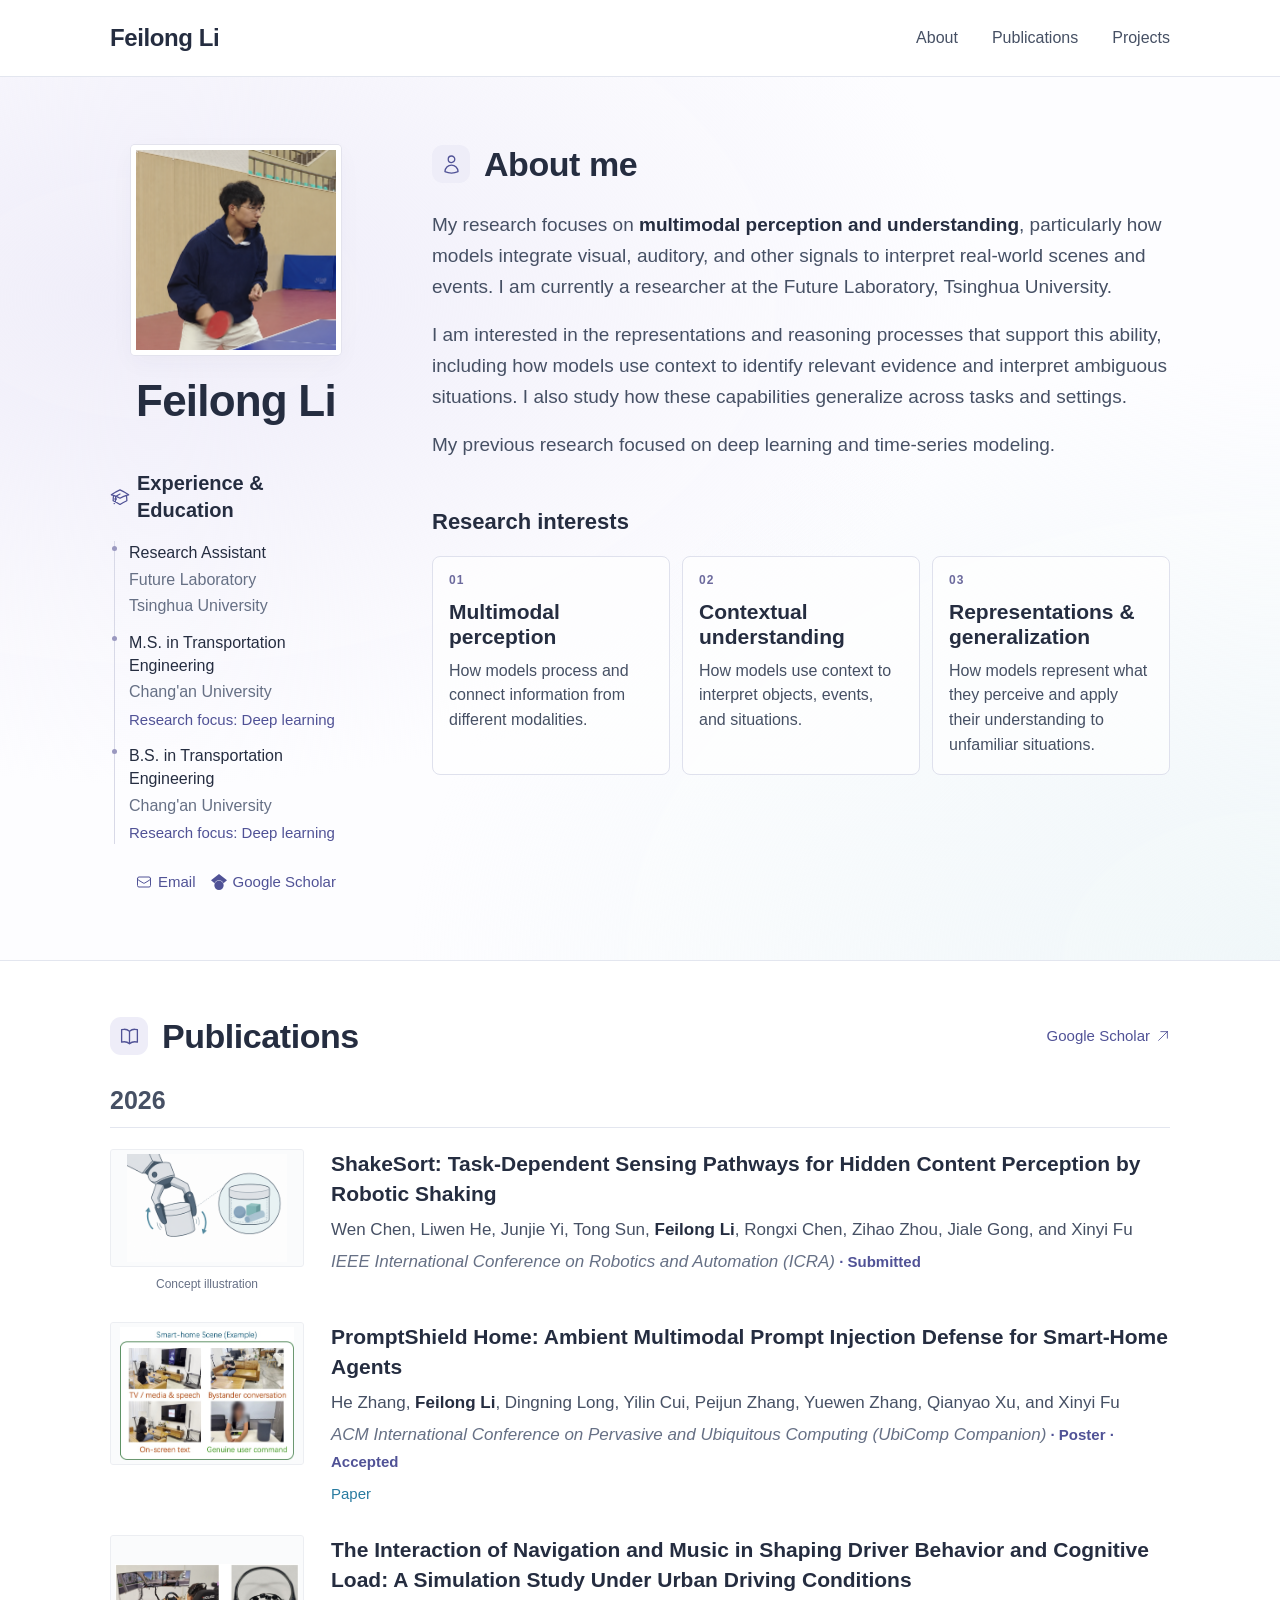
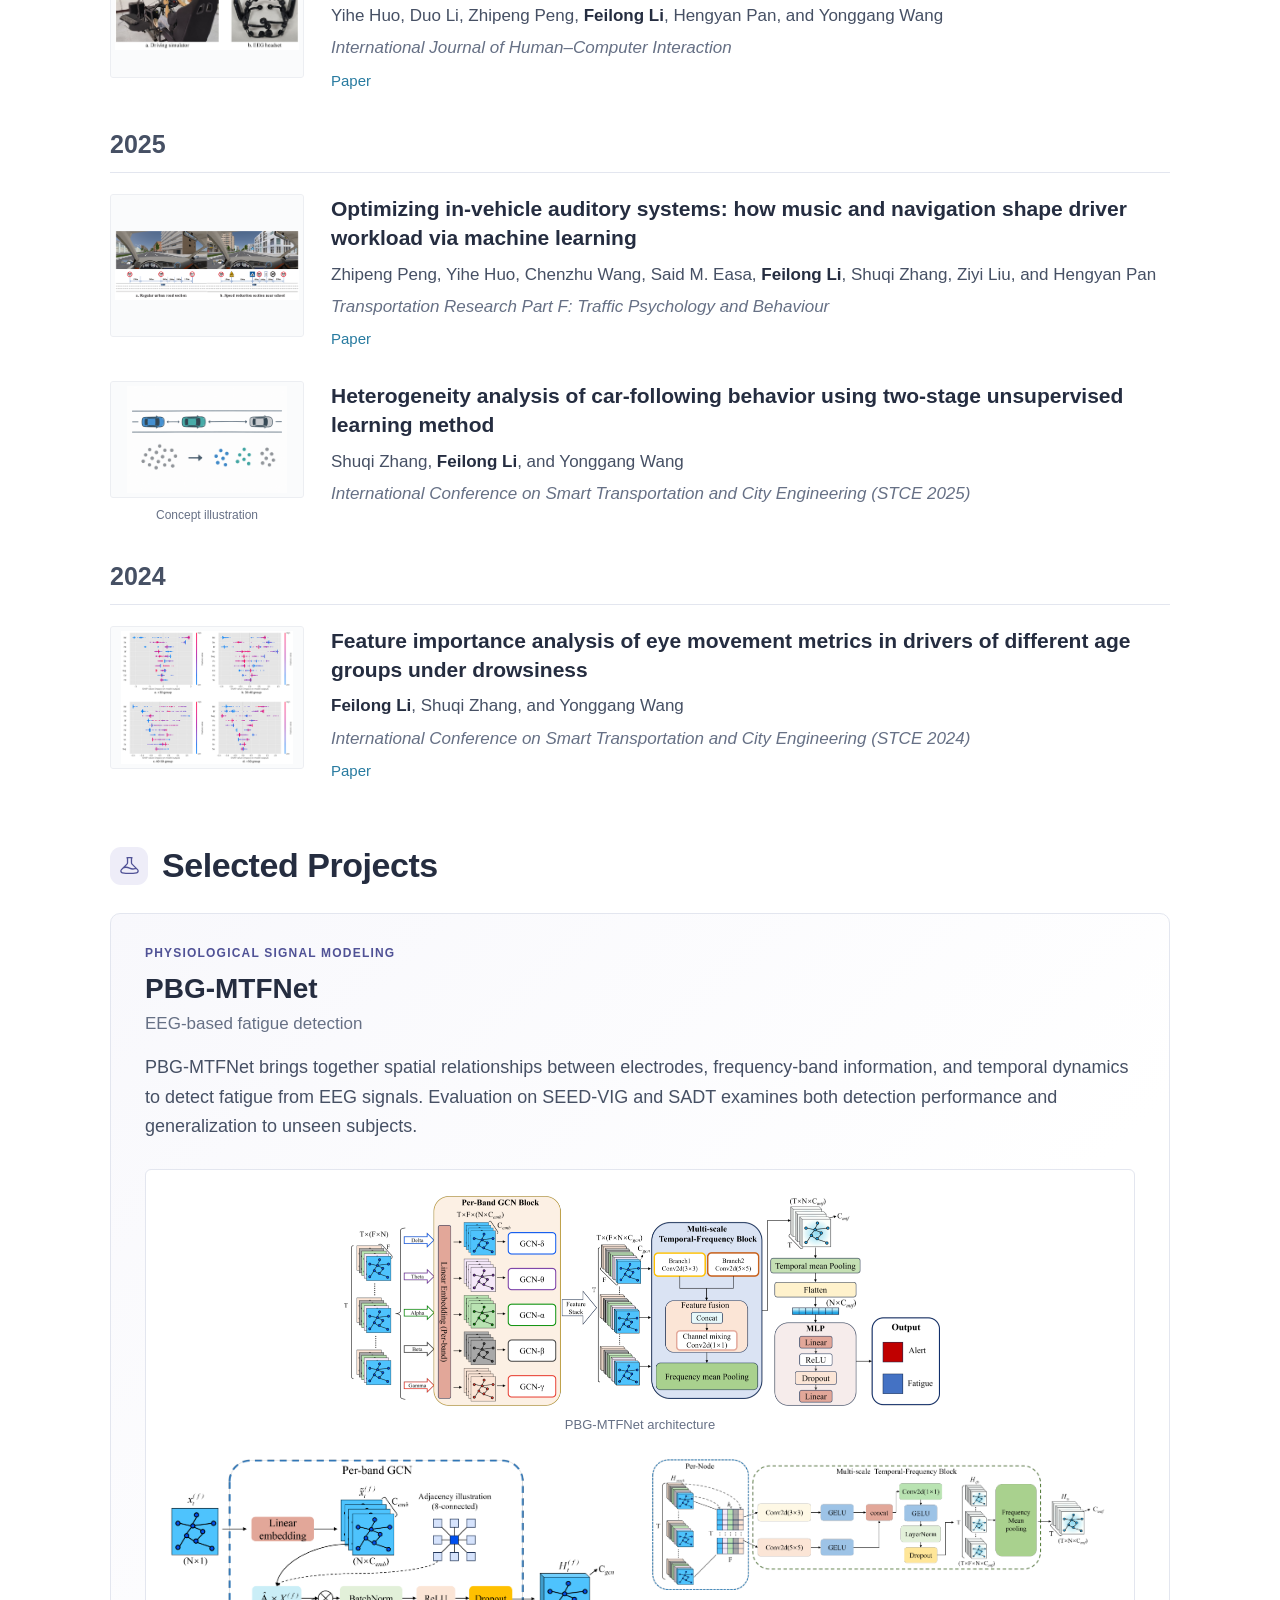
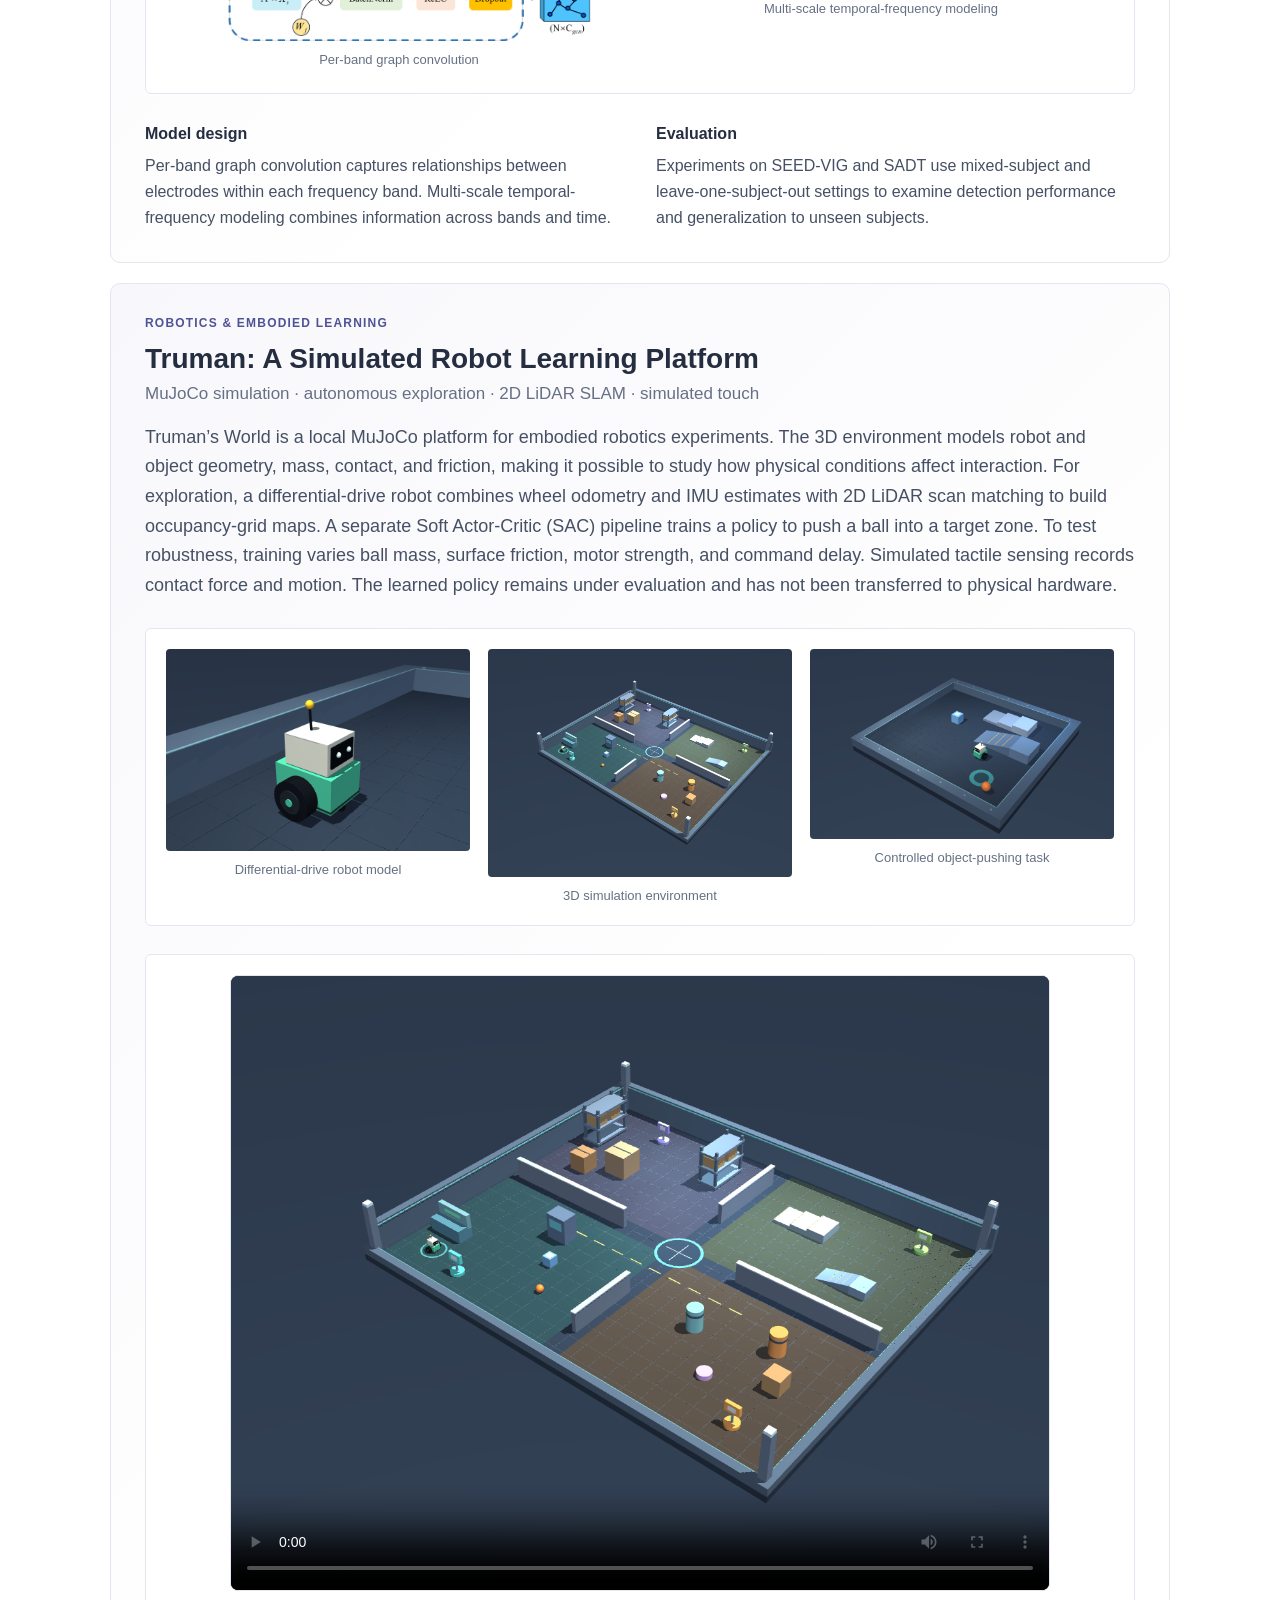
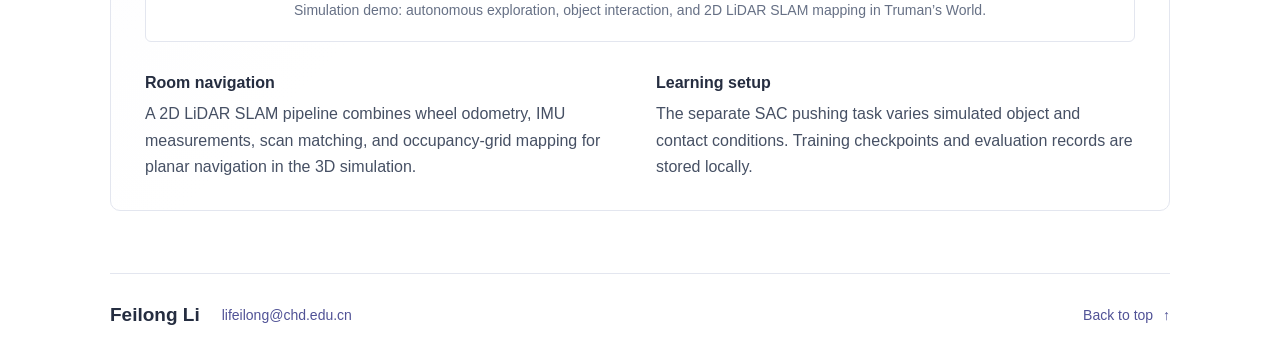
==== commit 9483f71e: "Fix publication figure hydration data" ====
--- a/index.html
+++ b/index.html
@@ -1 +1 @@
-<!DOCTYPE html><!--2pvyuulJifglptmoeZJ_2--><html lang="en"><head><meta charSet="utf-8"/><meta name="viewport" content="width=device-width, initial-scale=1"/><link rel="preload" as="image" href="/images/feilong-table-tennis.png"/><link rel="preload" as="image" href="/images/feilong-table-tennis-plain-hoodie-v1.png"/><link rel="stylesheet" href="/_next/static/css/homepage-type-uniform-thumbnails.css" data-precedence="next"/><link rel="preload" as="script" fetchPriority="low" href="/_next/static/chunks/webpack-40b63c86a3bdd964.js"/><script src="/_next/static/chunks/9a4ec5fe-004831ba3127e0f1.js" async=""></script><script src="/_next/static/chunks/79-82cd3fcf7ed76dbf.js" async=""></script><script src="/_next/static/chunks/main-app-7c46d85db99a0c38.js" async=""></script><script src="/_next/static/chunks/191-a0aeecc5fde519fc.js" async=""></script><script src="/_next/static/chunks/app/page-ae31e593120f74a1.js" async=""></script><title>Feilong Li</title><meta name="description" content="Research Assistant at Tsinghua University. Multimodal understanding, reasoning, and human–AI interaction."/><link rel="icon" href="/icon.ico?cf3fe3e970714b18" type="image/x-icon" sizes="16x16"/><script src="/_next/static/chunks/polyfills-42372ed130431b0a.js" noModule=""></script></head><body><div hidden=""><!--$--><!--/$--></div><a href="#about" class="skip-link">Skip to content</a><div class="masthead"><nav class="masthead-inner page-width" aria-label="Main navigation"><a href="#top" class="site-name">Feilong Li</a><div class="nav-links"><a href="#about">About</a><a href="#publications">Publications</a><a href="#personal-project">Projects</a></div></nav></div><main id="top" class="academic-layout"><header class="research-profile" id="about"><div class="profile-introduction page-width"><div class="profile-identity"><div class="profile-photo"><img alt="Feilong Li playing table tennis" width="1122" height="1402" decoding="async" data-nimg="1" style="color:transparent" src="/images/feilong-table-tennis.png"/><img alt="" aria-hidden="true" width="1122" height="1402" decoding="async" data-nimg="1" class="profile-shirt-retouch" style="color:transparent" src="/images/feilong-table-tennis-plain-hoodie-v1.png"/></div><div class="profile-identity-text"><h1>Feilong Li</h1></div><section class="profile-education" id="education" aria-labelledby="education-heading"><h2 id="education-heading"><svg stroke="currentColor" fill="none" stroke-width="1.5" viewBox="0 0 24 24" aria-hidden="true" height="1em" width="1em" xmlns="http://www.w3.org/2000/svg"><path stroke-linecap="round" stroke-linejoin="round" d="M4.26 10.147a60.438 60.438 0 0 0-.491 6.347A48.62 48.62 0 0 1 12 20.904a48.62 48.62 0 0 1 8.232-4.41 60.46 60.46 0 0 0-.491-6.347m-15.482 0a50.636 50.636 0 0 0-2.658-.813A59.906 59.906 0 0 1 12 3.493a59.903 59.903 0 0 1 10.399 5.84c-.896.248-1.783.52-2.658.814m-15.482 0A50.717 50.717 0 0 1 12 13.489a50.702 50.702 0 0 1 7.74-3.342M6.75 15a.75.75 0 1 0 0-1.5.75.75 0 0 0 0 1.5Zm0 0v-3.675A55.378 55.378 0 0 1 12 8.443m-7.007 11.55A5.981 5.981 0 0 0 6.75 15.75v-1.5"></path></svg>Experience &amp; Education</h2><ul><li class="current-experience"><strong>Research Assistant</strong><span>Future Laboratory</span><span>Tsinghua University</span></li><li><strong>M.S.<!-- --> in <!-- -->Transportation Engineering</strong><span>Chang&#x27;an University</span><span class="education-focus">Research focus: <!-- -->Deep learning</span></li><li><strong>B.S.<!-- --> in <!-- -->Transportation Engineering</strong><span>Chang&#x27;an University</span><span class="education-focus">Research focus: <!-- -->Deep learning</span></li></ul></section><div class="profile-contact"><a href="mailto:lifeilong@chd.edu.cn"><svg stroke="currentColor" fill="none" stroke-width="1.5" viewBox="0 0 24 24" aria-hidden="true" height="1em" width="1em" xmlns="http://www.w3.org/2000/svg"><path stroke-linecap="round" stroke-linejoin="round" d="M21.75 6.75v10.5a2.25 2.25 0 0 1-2.25 2.25h-15a2.25 2.25 0 0 1-2.25-2.25V6.75m19.5 0A2.25 2.25 0 0 0 19.5 4.5h-15a2.25 2.25 0 0 0-2.25 2.25m19.5 0v.243a2.25 2.25 0 0 1-1.07 1.916l-7.5 4.615a2.25 2.25 0 0 1-2.36 0L3.32 8.91a2.25 2.25 0 0 1-1.07-1.916V6.75"></path></svg> Email</a><div class="profile-links"><a href="https://scholar.google.com/citations?user=r1rDoekAAAAJ&amp;hl=en" target="_blank" rel="noopener noreferrer"><svg stroke="currentColor" fill="currentColor" stroke-width="0" role="img" viewBox="0 0 24 24" aria-hidden="true" height="1em" width="1em" xmlns="http://www.w3.org/2000/svg"><path d="M5.242 13.769L0 9.5 12 0l12 9.5-5.242 4.269C17.548 11.249 14.978 9.5 12 9.5c-2.977 0-5.548 1.748-6.758 4.269zM12 10a7 7 0 1 0 0 14 7 7 0 0 0 0-14z"></path></svg> Google Scholar</a><a href="https://www.overleaf.com/project/6aab80a729216a0eccb8a966" target="_blank" rel="noopener noreferrer"><svg stroke="currentColor" fill="none" stroke-width="1.5" viewBox="0 0 24 24" aria-hidden="true" height="1em" width="1em" xmlns="http://www.w3.org/2000/svg"><path stroke-linecap="round" stroke-linejoin="round" d="M19.5 14.25v-9a2.25 2.25 0 0 0-2.25-2.25h-10.5A2.25 2.25 0 0 0 4.5 5.25v13.5A2.25 2.25 0 0 0 6.75 21h6.75M8.25 7.5h7.5M8.25 11.25h7.5M8.25 15h4.5m3.75 4.5 4.5-4.5m-4.5 0h4.5v4.5"></path></svg> CV (Overleaf)</a></div></div></div><div class="profile-overview"><h2 class="profile-heading"><span class="heading-icon"><svg stroke="currentColor" fill="none" stroke-width="1.5" viewBox="0 0 24 24" aria-hidden="true" height="1em" width="1em" xmlns="http://www.w3.org/2000/svg"><path stroke-linecap="round" stroke-linejoin="round" d="M15.75 6a3.75 3.75 0 1 1-7.5 0 3.75 3.75 0 0 1 7.5 0ZM4.501 20.118a7.5 7.5 0 0 1 14.998 0A17.933 17.933 0 0 1 12 21.75c-2.676 0-5.216-.584-7.499-1.632Z"></path></svg></span>About me</h2><div class="profile-statement"><p>My research focuses on <strong>multimodal perception and understanding</strong>, particularly how models integrate visual, auditory, and other signals to interpret real-world scenes and events. I am currently a researcher at the Future Laboratory, Tsinghua University.</p><p>I am interested in the representations and reasoning processes that support this ability, including how models use context to identify relevant evidence and interpret ambiguous situations. I also study how these capabilities generalize across tasks and settings.</p><p>My previous research focused on deep learning and time-series modeling.</p></div><div class="profile-details"><section class="research-interests" aria-labelledby="interests-heading"><h3 id="interests-heading">Research interests</h3><ul class="interest-grid"><li class="interest-card"><span class="interest-number" aria-hidden="true">01</span><div><h4>Multimodal perception</h4><p>How models process and connect information from different modalities.</p></div></li><li class="interest-card"><span class="interest-number" aria-hidden="true">02</span><div><h4>Contextual understanding</h4><p>How models use context to interpret objects, events, and situations.</p></div></li><li class="interest-card"><span class="interest-number" aria-hidden="true">03</span><div><h4>Representations &amp; generalization</h4><p>How models represent what they perceive and apply their understanding to unfamiliar situations.</p></div></li></ul></section></div></div></div></header><div class="academic-body page-width"><section id="publications" class="publications-section" aria-labelledby="publications-heading"><div class="section-header"><h2 id="publications-heading" class="section-heading"><span class="heading-icon"><svg stroke="currentColor" fill="none" stroke-width="1.5" viewBox="0 0 24 24" aria-hidden="true" height="1em" width="1em" xmlns="http://www.w3.org/2000/svg"><path stroke-linecap="round" stroke-linejoin="round" d="M12 6.042A8.967 8.967 0 0 0 6 3.75c-1.052 0-2.062.18-3 .512v14.25A8.987 8.987 0 0 1 6 18c2.305 0 4.408.867 6 2.292m0-14.25a8.966 8.966 0 0 1 6-2.292c1.052 0 2.062.18 3 .512v14.25A8.987 8.987 0 0 0 18 18a8.967 8.967 0 0 0-6 2.292m0-14.25v14.25"></path></svg></span>Publications</h2><a class="section-link" href="https://scholar.google.com/citations?user=r1rDoekAAAAJ&amp;hl=en" target="_blank" rel="noopener noreferrer">Google Scholar <svg stroke="currentColor" fill="none" stroke-width="1.5" viewBox="0 0 24 24" aria-hidden="true" height="1em" width="1em" xmlns="http://www.w3.org/2000/svg"><path stroke-linecap="round" stroke-linejoin="round" d="m4.5 19.5 15-15m0 0H8.25m11.25 0v11.25"></path></svg></a></div><div class="publication-list"><section class="publication-year-group" aria-labelledby="publications-2026"><h3 id="publications-2026" class="publication-year-heading"><time dateTime="2026">2026</time></h3><div class="publication-year-list"><article id="shakesort-publication" class="publication-entry"><div class="publication-figure"><button type="button" class="block w-full cursor-zoom-in bg-white focus-visible:outline focus-visible:outline-2 focus-visible:outline-blue-600" aria-label="Enlarge AI-generated concept illustration of a robotic gripper shaking a container to explore hidden contents; not an experimental figure" aria-haspopup="dialog"><img alt="AI-generated concept illustration of a robotic gripper shaking a container to explore hidden contents; not an experimental figure" loading="lazy" width="1920" height="1080" decoding="async" data-nimg="1" class="block w-full h-auto" style="color:transparent" src="images/shakesort-concept-v1.png"/></button><p class="publication-image-caption">Concept illustration</p></div><div class="publication-details"><h4 class="publication-title">ShakeSort: Task-Dependent Sensing Pathways for Hidden Content Perception by Robotic Shaking</h4><p class="publication-authors">Wen Chen, Liwen He, Junjie Yi, Tong Sun, <strong>Feilong Li</strong>, Rongxi Chen, Zihao Zhou, Jiale Gong, and Xinyi Fu</p><p class="publication-venue"><span class="publication-venue-name">IEEE International Conference on Robotics and Automation (ICRA)</span><span class="publication-status"> · <!-- -->Submitted</span></p></div></article><article class="publication-entry"><div class="publication-figure"><button type="button" class="block w-full cursor-zoom-in bg-white focus-visible:outline focus-visible:outline-2 focus-visible:outline-blue-600" aria-label="Enlarge Figure from PromptShield Home: Ambient Multimodal Prompt Injection Defense for Smart-Home Agents" aria-haspopup="dialog"><img alt="Figure from PromptShield Home: Ambient Multimodal Prompt Injection Defense for Smart-Home Agents" loading="lazy" width="1920" height="1080" decoding="async" data-nimg="1" class="block w-full h-auto" style="color:transparent" src="images/promptshield-scenarios.jpg"/></button></div><div class="publication-details"><h4 class="publication-title"><a href="https://arxiv.org/abs/2608.05495" target="_blank" rel="noopener noreferrer">PromptShield Home: Ambient Multimodal Prompt Injection Defense for Smart-Home Agents</a></h4><p class="publication-authors">He Zhang, <strong>Feilong Li</strong>, Dingning Long, Yilin Cui, Peijun Zhang, Yuewen Zhang, Qianyao Xu, and Xinyi Fu</p><p class="publication-venue"><span class="publication-venue-name">ACM International Conference on Pervasive and Ubiquitous Computing (UbiComp Companion)</span><span class="publication-status"> · <!-- -->Poster · Accepted</span></p><div class="publication-links"><a href="https://arxiv.org/abs/2608.05495" target="_blank" rel="noopener noreferrer">Paper</a></div></div></article><article class="publication-entry"><div class="publication-figure"><button type="button" class="block w-full cursor-zoom-in bg-white focus-visible:outline focus-visible:outline-2 focus-visible:outline-blue-600" aria-label="Enlarge Figure from The Interaction of Navigation and Music in Shaping Driver Behavior and Cognitive Load: A Simulation Study Under Urban Driving Conditions" aria-haspopup="dialog"><img alt="Figure from The Interaction of Navigation and Music in Shaping Driver Behavior and Cognitive Load: A Simulation Study Under Urban Driving Conditions" loading="lazy" width="1920" height="1080" decoding="async" data-nimg="1" class="block w-full h-auto" style="color:transparent" src="images/ijhci-experiment-setup.png"/></button></div><div class="publication-details"><h4 class="publication-title"><a href="https://doi.org/10.1080/10447318.2026.2622586" target="_blank" rel="noopener noreferrer">The Interaction of Navigation and Music in Shaping Driver Behavior and Cognitive Load: A Simulation Study Under Urban Driving Conditions</a></h4><p class="publication-authors">Yihe Huo, Duo Li, Zhipeng Peng, <strong>Feilong Li</strong>, Hengyan Pan, and Yonggang Wang</p><p class="publication-venue"><span class="publication-venue-name">International Journal of Human–Computer Interaction</span></p><div class="publication-links"><a href="https://doi.org/10.1080/10447318.2026.2622586" target="_blank" rel="noopener noreferrer">Paper</a></div></div></article></div></section><section class="publication-year-group" aria-labelledby="publications-2025"><h3 id="publications-2025" class="publication-year-heading"><time dateTime="2025">2025</time></h3><div class="publication-year-list"><article class="publication-entry"><div class="publication-figure"><button type="button" class="block w-full cursor-zoom-in bg-white focus-visible:outline focus-visible:outline-2 focus-visible:outline-blue-600" aria-label="Enlarge Figure from Optimizing in-vehicle auditory systems: how music and navigation shape driver workload via machine learning" aria-haspopup="dialog"><img alt="Figure from Optimizing in-vehicle auditory systems: how music and navigation shape driver workload via machine learning" loading="lazy" width="1920" height="1080" decoding="async" data-nimg="1" class="block w-full h-auto" style="color:transparent" src="images/trf-driving-scenarios.png"/></button></div><div class="publication-details"><h4 class="publication-title"><a href="https://doi.org/10.1016/j.trf.2025.103349" target="_blank" rel="noopener noreferrer">Optimizing in-vehicle auditory systems: how music and navigation shape driver workload via machine learning</a></h4><p class="publication-authors">Zhipeng Peng, Yihe Huo, Chenzhu Wang, Said M. Easa, <strong>Feilong Li</strong>, Shuqi Zhang, Ziyi Liu, and Hengyan Pan</p><p class="publication-venue"><span class="publication-venue-name">Transportation Research Part F: Traffic Psychology and Behaviour</span></p><div class="publication-links"><a href="https://doi.org/10.1016/j.trf.2025.103349" target="_blank" rel="noopener noreferrer">Paper</a></div></div></article><article class="publication-entry"><div class="publication-figure"><button type="button" class="block w-full cursor-zoom-in bg-white focus-visible:outline focus-visible:outline-2 focus-visible:outline-blue-600" aria-label="Enlarge AI-generated concept illustration of car-following headways and grouping behavior; not an experimental figure" aria-haspopup="dialog"><img alt="AI-generated concept illustration of car-following headways and grouping behavior; not an experimental figure" loading="lazy" width="1920" height="1080" decoding="async" data-nimg="1" class="block w-full h-auto" style="color:transparent" src="images/car-following-concept-v1.png"/></button><p class="publication-image-caption">Concept illustration</p></div><div class="publication-details"><h4 class="publication-title"><a href="https://eurekamag.com/research/074/007/074007996.php" target="_blank" rel="noopener noreferrer" style="display:block">Heterogeneity analysis of car-following behavior using two-stage unsupervised learning method</a></h4><p class="publication-authors">Shuqi Zhang, <strong>Feilong Li</strong>, and Yonggang Wang</p><p class="publication-venue"><span class="publication-venue-name">International Conference on Smart Transportation and City Engineering (STCE 2025)</span></p></div></article></div></section><section class="publication-year-group" aria-labelledby="publications-2024"><h3 id="publications-2024" class="publication-year-heading"><time dateTime="2024">2024</time></h3><div class="publication-year-list"><article class="publication-entry"><div class="publication-figure"><button type="button" class="block w-full cursor-zoom-in bg-white focus-visible:outline focus-visible:outline-2 focus-visible:outline-blue-600" aria-label="Enlarge combined eye movement SHAP plots for STCE 2024" aria-haspopup="dialog"><img alt="Combined eye movement SHAP plots for STCE 2024" loading="lazy" width="408" height="316" decoding="async" data-nimg="1" class="block w-full h-auto" style="color:transparent" src="images/eye-movement-shap-combined.png"/></button></div><div class="publication-details"><h4 class="publication-title"><a href="https://doi.org/10.1117/12.3061254" target="_blank" rel="noopener noreferrer">Feature importance analysis of eye movement metrics in drivers of different age groups under drowsiness</a></h4><p class="publication-authors"><strong>Feilong Li</strong>, Shuqi Zhang, and Yonggang Wang</p><p class="publication-venue"><span class="publication-venue-name">International Conference on Smart Transportation and City Engineering (STCE 2024)</span></p><div class="publication-links"><a href="https://doi.org/10.1117/12.3061254" target="_blank" rel="noopener noreferrer">Paper</a></div></div></article></div></section></div></section><section id="personal-project" class="project-section" aria-labelledby="personal-project-heading"><h2 id="personal-project-heading" class="section-heading"><span class="heading-icon"><svg stroke="currentColor" fill="none" stroke-width="1.5" viewBox="0 0 24 24" aria-hidden="true" height="1em" width="1em" xmlns="http://www.w3.org/2000/svg"><path stroke-linecap="round" stroke-linejoin="round" d="M9.75 3.104v5.714a2.25 2.25 0 0 1-.659 1.591L5 14.5M9.75 3.104c-.251.023-.501.05-.75.082m.75-.082a24.301 24.301 0 0 1 4.5 0m0 0v5.714c0 .597.237 1.17.659 1.591L19.8 15.3M14.25 3.104c.251.023.501.05.75.082M19.8 15.3l-1.57.393A9.065 9.065 0 0 1 12 15a9.065 9.065 0 0 0-6.23-.693L5 14.5m14.8.8 1.402 1.402c1.232 1.232.65 3.318-1.067 3.611A48.309 48.309 0 0 1 12 21c-2.773 0-5.491-.235-8.135-.687-1.718-.293-2.3-2.379-1.067-3.61L5 14.5"></path></svg></span>Selected Projects</h2><div class="selected-project-list"><article id="pbg-mtfnet" class="personal-project" aria-labelledby="pbg-mtfnet-heading"><div class="project-summary"><small class="section-kicker">Physiological signal modeling</small><div class="project-title-row"><h3 id="pbg-mtfnet-heading">PBG-MTFNet</h3></div><p class="project-subtitle">EEG-based fatigue detection</p><p class="project-description">PBG-MTFNet brings together spatial relationships between electrodes, frequency-band information, and temporal dynamics to detect fatigue from EEG signals. Evaluation on SEED-VIG and SADT examines both detection performance and generalization to unseen subjects.</p></div><div class="project-methods"><div class="project-gallery"><figure class="project-figure project-architecture"><button type="button" class="block w-full cursor-zoom-in bg-white focus-visible:outline focus-visible:outline-2 focus-visible:outline-blue-600" aria-label="Enlarge PBG-MTFNet architecture" aria-haspopup="dialog"><img alt="PBG-MTFNet architecture" loading="lazy" width="1200" height="427" decoding="async" data-nimg="1" class="block w-full h-auto" style="color:transparent" src="images/pbg-architecture.png"/></button><figcaption>PBG-MTFNet architecture</figcaption></figure><figure class="project-figure"><button type="button" class="block w-full cursor-zoom-in bg-white focus-visible:outline focus-visible:outline-2 focus-visible:outline-blue-600" aria-label="Enlarge Per-band graph convolution" aria-haspopup="dialog"><img alt="Per-band graph convolution" loading="lazy" width="1100" height="438" decoding="async" data-nimg="1" class="block w-full h-auto" style="color:transparent" src="images/pbg-per-band-gcn.png"/></button><figcaption>Per-band graph convolution</figcaption></figure><figure class="project-figure"><button type="button" class="block w-full cursor-zoom-in bg-white focus-visible:outline focus-visible:outline-2 focus-visible:outline-blue-600" aria-label="Enlarge Multi-scale temporal-frequency modeling" aria-haspopup="dialog"><img alt="Multi-scale temporal-frequency modeling" loading="lazy" width="1100" height="318" decoding="async" data-nimg="1" class="block w-full h-auto" style="color:transparent" src="images/pbg-temporal-frequency.png"/></button><figcaption>Multi-scale temporal-frequency modeling</figcaption></figure></div><dl class="project-details"><div><dt>Model design</dt><dd>Per-band graph convolution captures relationships between electrodes within each frequency band. Multi-scale temporal-frequency modeling combines information across bands and time.</dd></div><div><dt>Evaluation</dt><dd>Experiments on SEED-VIG and SADT use mixed-subject and leave-one-subject-out settings to examine detection performance and generalization to unseen subjects.</dd></div></dl></div></article><article id="truman-robot" class="personal-project" aria-labelledby="truman-robot-heading"><div class="project-summary"><small class="section-kicker">Robotics &amp; embodied learning</small><div class="project-title-row"><h3 id="truman-robot-heading">Truman: A Simulated Robot Learning Platform</h3></div><p class="project-subtitle">MuJoCo simulation · autonomous exploration · 2D LiDAR SLAM · simulated touch</p><p class="project-description">Truman’s World is a local MuJoCo platform for embodied robotics experiments. The 3D environment models robot and object geometry, mass, contact, and friction, making it possible to study how physical conditions affect interaction. For exploration, a differential-drive robot combines wheel odometry and IMU estimates with 2D LiDAR scan matching to build occupancy-grid maps. A separate Soft Actor-Critic (SAC) pipeline trains a policy to push a ball into a target zone. To test robustness, training varies ball mass, surface friction, motor strength, and command delay. Simulated tactile sensing records contact force and motion. The learned policy remains under evaluation and has not been transferred to physical hardware.</p></div><div class="project-methods"><div class="project-gallery"><figure class="project-figure project-architecture"><button type="button" class="block w-full cursor-zoom-in bg-white focus-visible:outline focus-visible:outline-2 focus-visible:outline-blue-600" aria-label="Enlarge Differential-drive robot model" aria-haspopup="dialog"><img alt="Differential-drive robot model" loading="lazy" width="840" height="560" decoding="async" data-nimg="1" class="block w-full h-auto" style="color:transparent" src="images/truman-robot-body.png"/></button><figcaption>Differential-drive robot model</figcaption></figure><figure class="project-figure"><button type="button" class="block w-full cursor-zoom-in bg-white focus-visible:outline focus-visible:outline-2 focus-visible:outline-blue-600" aria-label="Enlarge 3D simulation environment" aria-haspopup="dialog"><img alt="3D simulation environment" loading="lazy" width="1200" height="900" decoding="async" data-nimg="1" class="block w-full h-auto" style="color:transparent" src="images/truman-simulation-room.png"/></button><figcaption>3D simulation environment</figcaption></figure><figure class="project-figure"><button type="button" class="block w-full cursor-zoom-in bg-white focus-visible:outline focus-visible:outline-2 focus-visible:outline-blue-600" aria-label="Enlarge Controlled object-pushing task" aria-haspopup="dialog"><img alt="Controlled object-pushing task" loading="lazy" width="960" height="600" decoding="async" data-nimg="1" class="block w-full h-auto" style="color:transparent" src="images/truman-learning-task.png"/></button><figcaption>Controlled object-pushing task</figcaption></figure></div><figure class="project-video"><video controls="" playsInline="" preload="metadata" poster="/images/truman-simulation-room.png"><source src="/videos/truman-simulation-demo.mp4" type="video/mp4"/>Your browser does not support embedded videos.</video><figcaption>Simulation demo: autonomous exploration, object interaction, and 2D LiDAR SLAM mapping in Truman’s World.</figcaption></figure><dl class="project-details"><div><dt>Room navigation</dt><dd>A 2D LiDAR SLAM pipeline combines wheel odometry, IMU measurements, scan matching, and occupancy-grid mapping for planar navigation in the 3D simulation.</dd></div><div><dt>Learning setup</dt><dd>The separate SAC pushing task varies simulated object and contact conditions. Training checkpoints and evaluation records are stored locally.</dd></div></dl></div></article></div></section><footer class="site-footer"><div><span class="footer-name">Feilong Li</span><a href="mailto:lifeilong@chd.edu.cn">lifeilong@chd.edu.cn</a></div><a href="#top">Back to top <span aria-hidden="true">↑</span></a></footer></div></main><!--$--><!--/$--><script src="/_next/static/chunks/webpack-40b63c86a3bdd964.js" id="_R_" async=""></script><script>(self.__next_f=self.__next_f||[]).push([0])</script><script>self.__next_f.push([1,"1:\"$Sreact.fragment\"\n2:I[7398,[],\"\"]\n3:I[7596,[],\"\"]\n4:I[7244,[\"191\",\"static/chunks/191-a0aeecc5fde519fc.js\",\"974\",\"static/chunks/app/page-ae31e593120f74a1.js\"],\"Image\"]\nb:I[6718,[],\"\"]\n:HL[\"/_next/static/css/homepage-type-48d4335.css\",\"style\"]\n"])</script><script>self.__next_f.push([1,"0:{\"P\":null,\"b\":\"2pvyuulJifglptmoeZJ-2\",\"p\":\"\",\"c\":[\"\",\"\"],\"i\":false,\"f\":[[[\"\",{\"children\":[\"__PAGE__\",{}]},\"$undefined\",\"$undefined\",true],[\"\",[\"$\",\"$1\",\"c\",{\"children\":[[[\"$\",\"link\",\"0\",{\"rel\":\"stylesheet\",\"href\":\"/_next/static/css/homepage-type-48d4335.css\",\"precedence\":\"next\",\"crossOrigin\":\"$undefined\",\"nonce\":\"$undefined\"}]],[\"$\",\"html\",null,{\"lang\":\"en\",\"children\":[\"$\",\"body\",null,{\"children\":[\"$\",\"$L2\",null,{\"parallelRouterKey\":\"children\",\"error\":\"$undefined\",\"errorStyles\":\"$undefined\",\"errorScripts\":\"$undefined\",\"template\":[\"$\",\"$L3\",null,{}],\"templateStyles\":\"$undefined\",\"templateScripts\":\"$undefined\",\"notFound\":[[[\"$\",\"title\",null,{\"children\":\"404: This page could not be found.\"}],[\"$\",\"div\",null,{\"style\":{\"fontFamily\":\"system-ui,\\\"Segoe UI\\\",Roboto,Helvetica,Arial,sans-serif,\\\"Apple Color Emoji\\\",\\\"Segoe UI Emoji\\\"\",\"height\":\"100vh\",\"textAlign\":\"center\",\"display\":\"flex\",\"flexDirection\":\"column\",\"alignItems\":\"center\",\"justifyContent\":\"center\"},\"children\":[\"$\",\"div\",null,{\"children\":[[\"$\",\"style\",null,{\"dangerouslySetInnerHTML\":{\"__html\":\"body{color:#000;background:#fff;margin:0}.next-error-h1{border-right:1px solid rgba(0,0,0,.3)}@media (prefers-color-scheme:dark){body{color:#fff;background:#000}.next-error-h1{border-right:1px solid rgba(255,255,255,.3)}}\"}}],[\"$\",\"h1\",null,{\"className\":\"next-error-h1\",\"style\":{\"display\":\"inline-block\",\"margin\":\"0 20px 0 0\",\"padding\":\"0 23px 0 0\",\"fontSize\":24,\"fontWeight\":500,\"verticalAlign\":\"top\",\"lineHeight\":\"49px\"},\"children\":404}],[\"$\",\"div\",null,{\"style\":{\"display\":\"inline-block\"},\"children\":[\"$\",\"h2\",null,{\"style\":{\"fontSize\":14,\"fontWeight\":400,\"lineHeight\":\"49px\",\"margin\":0},\"children\":\"This page could not be found.\"}]}]]}]}]],[]],\"forbidden\":\"$undefined\",\"unauthorized\":\"$undefined\"}]}]}]]}],{\"children\":[\"__PAGE__\",[\"$\",\"$1\",\"c\",{\"children\":[[[\"$\",\"a\",null,{\"href\":\"#about\",\"className\":\"skip-link\",\"children\":\"Skip to content\"}],[\"$\",\"div\",null,{\"className\":\"masthead\",\"children\":[\"$\",\"nav\",null,{\"className\":\"masthead-inner page-width\",\"aria-label\":\"Main navigation\",\"children\":[[\"$\",\"a\",null,{\"href\":\"#top\",\"className\":\"site-name\",\"children\":\"Feilong Li\"}],[\"$\",\"div\",null,{\"className\":\"nav-links\",\"children\":[[\"$\",\"a\",null,{\"href\":\"#about\",\"children\":\"About\"}],[\"$\",\"a\",null,{\"href\":\"#publications\",\"children\":\"Publications\"}],[\"$\",\"a\",null,{\"href\":\"#personal-project\",\"children\":\"Projects\"}]]}]]}]}],[\"$\",\"main\",null,{\"id\":\"top\",\"className\":\"academic-layout\",\"children\":[[\"$\",\"header\",null,{\"className\":\"research-profile\",\"id\":\"about\",\"children\":[\"$\",\"div\",null,{\"className\":\"profile-introduction page-width\",\"children\":[[\"$\",\"div\",null,{\"className\":\"profile-identity\",\"children\":[[\"$\",\"div\",null,{\"className\":\"profile-photo\",\"children\":[[\"$\",\"$L4\",null,{\"src\":\"/images/feilong-table-tennis.png\",\"alt\":\"Feilong Li playing table tennis\",\"width\":1122,\"height\":1402,\"sizes\":\"432px\",\"priority\":true,\"unoptimized\":true}],[\"$\",\"$L4\",null,{\"className\":\"profile-shirt-retouch\",\"src\":\"/images/feilong-table-tennis-plain-hoodie-v1.png\",\"alt\":\"\",\"aria-hidden\":\"true\",\"width\":1122,\"height\":1402,\"sizes\":\"432px\",\"priority\":true,\"unoptimized\":true}]]}],[\"$\",\"div\",null,{\"className\":\"profile-identity-text\",\"children\":[\"$\",\"h1\",null,{\"children\":\"Feilong Li\"}]}],[\"$\",\"section\",null,{\"className\":\"profile-education\",\"id\":\"education\",\"aria-labelledby\":\"education-heading\",\"children\":[[\"$\",\"h2\",null,{\"id\":\"education-heading\",\"children\":[[\"$\",\"svg\",null,{\"stroke\":\"currentColor\",\"fill\":\"none\",\"strokeWidth\":\"1.5\",\"viewBox\":\"0 0 24 24\",\"aria-hidden\":\"true\",\"children\":[\"$undefined\",[[\"$\",\"path\",\"0\",{\"strokeLinecap\":\"round\",\"strokeLinejoin\":\"round\",\"d\":\"M4.26 10.147a60.438 60.438 0 0 0-.491 6.347A48.62 48.62 0 0 1 12 20.904a48.62 48.62 0 0 1 8.232-4.41 60.46 60.46 0 0 0-.491-6.347m-15.482 0a50.636 50.636 0 0 0-2.658-.813A59.906 59.906 0 0 1 12 3.493a59.903 59.903 0 0 1 10.399 5.84c-.896.248-1.783.52-2.658.814m-15.482 0A50.717 50.717 0 0 1 12 13.489a50.702 50.702 0 0 1 7.74-3.342M6.75 15a.75.75 0 1 0 0-1.5.75.75 0 0 0 0 1.5Zm0 0v-3.675A55.378 55.378 0 0 1 12 8.443m-7.007 11.55A5.981 5.981 0 0 0 6.75 15.75v-1.5\",\"children\":[]}]]],\"className\":\"$undefined\",\"style\":{\"color\":\"$undefined\"},\"height\":\"1em\",\"width\":\"1em\",\"xmlns\":\"http://www.w3.org/2000/svg\"}],\"Experience \u0026 Education\"]}],[\"$\",\"ul\",null,{\"children\":[[\"$\",\"li\",null,{\"className\":\"current-experience\",\"children\":[[\"$\",\"strong\",null,{\"children\":\"Research Assistant\"}],[\"$\",\"span\",null,{\"children\":\"Future Laboratory\"}],[\"$\",\"span\",null,{\"children\":\"Tsinghua University\"}]]}],[[\"$\",\"li\",\"MS\",{\"children\":[[\"$\",\"strong\",null,{\"children\":[\"M.S.\",\" in \",\"Transportation Engineering\"]}],[\"$\",\"span\",null,{\"children\":\"Chang'an University\"}],[\"$\",\"span\",null,{\"className\":\"education-focus\",\"children\":[\"Research focus: \",\"Deep learning\"]}]]}],\"$L5\"]]}]]}],\"$L6\"]}],\"$L7\"]}]}],\"$L8\"]}]],null,\"$L9\"]}],{},null,false]},null,false],\"$La\",false]],\"m\":\"$undefined\",\"G\":[\"$b\",[]],\"s\":false,\"S\":true}\n"])</script><script>self.__next_f.push([1,"c:I[5263,[\"191\",\"static/chunks/191-a0aeecc5fde519fc.js\",\"974\",\"static/chunks/app/page-ae31e593120f74a1.js\"],\"default\"]\n15:I[4559,[],\"OutletBoundary\"]\n17:I[4110,[],\"AsyncMetadataOutlet\"]\n19:I[4559,[],\"ViewportBoundary\"]\n1b:I[4559,[],\"MetadataBoundary\"]\n1c:\"$Sreact.suspense\"\n5:[\"$\",\"li\",\"BS\",{\"children\":[[\"$\",\"strong\",null,{\"children\":[\"B.S.\",\" in \",\"Transportation Engineering\"]}],[\"$\",\"span\",null,{\"children\":\"Chang'an University\"}],[\"$\",\"span\",null,{\"className\":\"education-focus\",\"children\":[\"Research focus: \",\"Deep learning\"]}]]}]\n"])</script><script>self.__next_f.push([1,"6:[\"$\",\"div\",null,{\"className\":\"profile-contact\",\"children\":[[\"$\",\"a\",null,{\"href\":\"mailto:lifeilong@chd.edu.cn\",\"children\":[[\"$\",\"svg\",null,{\"stroke\":\"currentColor\",\"fill\":\"none\",\"strokeWidth\":\"1.5\",\"viewBox\":\"0 0 24 24\",\"aria-hidden\":\"true\",\"children\":[\"$undefined\",[[\"$\",\"path\",\"0\",{\"strokeLinecap\":\"round\",\"strokeLinejoin\":\"round\",\"d\":\"M21.75 6.75v10.5a2.25 2.25 0 0 1-2.25 2.25h-15a2.25 2.25 0 0 1-2.25-2.25V6.75m19.5 0A2.25 2.25 0 0 0 19.5 4.5h-15a2.25 2.25 0 0 0-2.25 2.25m19.5 0v.243a2.25 2.25 0 0 1-1.07 1.916l-7.5 4.615a2.25 2.25 0 0 1-2.36 0L3.32 8.91a2.25 2.25 0 0 1-1.07-1.916V6.75\",\"children\":[]}]]],\"className\":\"$undefined\",\"style\":{\"color\":\"$undefined\"},\"height\":\"1em\",\"width\":\"1em\",\"xmlns\":\"http://www.w3.org/2000/svg\"}],\" Email\"]}],[\"$\",\"div\",null,{\"className\":\"profile-links\",\"children\":[\"$\",\"a\",null,{\"href\":\"https://scholar.google.com/citations?user=r1rDoekAAAAJ\u0026hl=en\",\"target\":\"_blank\",\"rel\":\"noopener noreferrer\",\"children\":[[\"$\",\"svg\",null,{\"stroke\":\"currentColor\",\"fill\":\"currentColor\",\"strokeWidth\":\"0\",\"role\":\"img\",\"viewBox\":\"0 0 24 24\",\"aria-hidden\":\"true\",\"children\":[\"$undefined\",[[\"$\",\"path\",\"0\",{\"d\":\"M5.242 13.769L0 9.5 12 0l12 9.5-5.242 4.269C17.548 11.249 14.978 9.5 12 9.5c-2.977 0-5.548 1.748-6.758 4.269zM12 10a7 7 0 1 0 0 14 7 7 0 0 0 0-14z\",\"children\":[]}]]],\"className\":\"$undefined\",\"style\":{\"color\":\"$undefined\"},\"height\":\"1em\",\"width\":\"1em\",\"xmlns\":\"http://www.w3.org/2000/svg\"}],\" Google Scholar\"]}]}]]}]\n"])</script><script>self.__next_f.push([1,"7:[\"$\",\"div\",null,{\"className\":\"profile-overview\",\"children\":[[\"$\",\"h2\",null,{\"className\":\"profile-heading\",\"children\":[[\"$\",\"span\",null,{\"className\":\"heading-icon\",\"children\":[\"$\",\"svg\",null,{\"stroke\":\"currentColor\",\"fill\":\"none\",\"strokeWidth\":\"1.5\",\"viewBox\":\"0 0 24 24\",\"aria-hidden\":\"true\",\"children\":[\"$undefined\",[[\"$\",\"path\",\"0\",{\"strokeLinecap\":\"round\",\"strokeLinejoin\":\"round\",\"d\":\"M15.75 6a3.75 3.75 0 1 1-7.5 0 3.75 3.75 0 0 1 7.5 0ZM4.501 20.118a7.5 7.5 0 0 1 14.998 0A17.933 17.933 0 0 1 12 21.75c-2.676 0-5.216-.584-7.499-1.632Z\",\"children\":[]}]]],\"className\":\"$undefined\",\"style\":{\"color\":\"$undefined\"},\"height\":\"1em\",\"width\":\"1em\",\"xmlns\":\"http://www.w3.org/2000/svg\"}]}],\"About me\"]}],[\"$\",\"div\",null,{\"className\":\"profile-statement\",\"children\":[[\"$\",\"p\",null,{\"children\":[\"My research focuses on \",[\"$\",\"strong\",null,{\"children\":\"multimodal perception and understanding\"}],\", particularly how models integrate visual, auditory, and other signals to interpret real-world scenes and events. I am currently a researcher at the Future Laboratory, Tsinghua University.\"]}],[\"$\",\"p\",null,{\"children\":\"I am interested in the representations and reasoning processes that support this ability, including how models use context to identify relevant evidence and interpret ambiguous situations. I also study how these capabilities generalize across tasks and settings.\"}],[\"$\",\"p\",null,{\"children\":\"My previous research focused on deep learning and time-series modeling.\"}]]}],[\"$\",\"div\",null,{\"className\":\"profile-details\",\"children\":[\"$\",\"section\",null,{\"className\":\"research-interests\",\"aria-labelledby\":\"interests-heading\",\"children\":[[\"$\",\"h3\",null,{\"id\":\"interests-heading\",\"children\":\"Research interests\"}],[\"$\",\"ul\",null,{\"className\":\"interest-grid\",\"children\":[[\"$\",\"li\",null,{\"className\":\"interest-card\",\"children\":[[\"$\",\"span\",null,{\"className\":\"interest-number\",\"aria-hidden\":\"true\",\"children\":\"01\"}],[\"$\",\"div\",null,{\"children\":[[\"$\",\"h4\",null,{\"children\":\"Multimodal perception\"}],[\"$\",\"p\",null,{\"children\":\"How models process and connect information from different modalities.\"}]]}]]}],[\"$\",\"li\",null,{\"className\":\"interest-card\",\"children\":[[\"$\",\"span\",null,{\"className\":\"interest-number\",\"aria-hidden\":\"true\",\"children\":\"02\"}],[\"$\",\"div\",null,{\"children\":[[\"$\",\"h4\",null,{\"children\":\"Contextual understanding\"}],[\"$\",\"p\",null,{\"children\":\"How models use context to interpret objects, events, and situations.\"}]]}]]}],[\"$\",\"li\",null,{\"className\":\"interest-card\",\"children\":[[\"$\",\"span\",null,{\"className\":\"interest-number\",\"aria-hidden\":\"true\",\"children\":\"03\"}],[\"$\",\"div\",null,{\"children\":[[\"$\",\"h4\",null,{\"children\":\"Representations \u0026 generalization\"}],[\"$\",\"p\",null,{\"children\":\"How models represent what they perceive and apply their understanding to unfamiliar situations.\"}]]}]]}]]}]]}]}]]}]\n"])</script><script>self.__next_f.push([1,"8:[\"$\",\"div\",null,{\"className\":\"academic-body page-width\",\"children\":[[\"$\",\"section\",null,{\"id\":\"publications\",\"className\":\"publications-section\",\"aria-labelledby\":\"publications-heading\",\"children\":[[\"$\",\"div\",null,{\"className\":\"section-header\",\"children\":[[\"$\",\"h2\",null,{\"id\":\"publications-heading\",\"className\":\"section-heading\",\"children\":[[\"$\",\"span\",null,{\"className\":\"heading-icon\",\"children\":[\"$\",\"svg\",null,{\"stroke\":\"currentColor\",\"fill\":\"none\",\"strokeWidth\":\"1.5\",\"viewBox\":\"0 0 24 24\",\"aria-hidden\":\"true\",\"children\":[\"$undefined\",[[\"$\",\"path\",\"0\",{\"strokeLinecap\":\"round\",\"strokeLinejoin\":\"round\",\"d\":\"M12 6.042A8.967 8.967 0 0 0 6 3.75c-1.052 0-2.062.18-3 .512v14.25A8.987 8.987 0 0 1 6 18c2.305 0 4.408.867 6 2.292m0-14.25a8.966 8.966 0 0 1 6-2.292c1.052 0 2.062.18 3 .512v14.25A8.987 8.987 0 0 0 18 18a8.967 8.967 0 0 0-6 2.292m0-14.25v14.25\",\"children\":[]}]]],\"className\":\"$undefined\",\"style\":{\"color\":\"$undefined\"},\"height\":\"1em\",\"width\":\"1em\",\"xmlns\":\"http://www.w3.org/2000/svg\"}]}],\"Publications\"]}],[\"$\",\"a\",null,{\"className\":\"section-link\",\"href\":\"https://scholar.google.com/citations?user=r1rDoekAAAAJ\u0026hl=en\",\"target\":\"_blank\",\"rel\":\"noopener noreferrer\",\"children\":[\"Google Scholar \",[\"$\",\"svg\",null,{\"stroke\":\"currentColor\",\"fill\":\"none\",\"strokeWidth\":\"1.5\",\"viewBox\":\"0 0 24 24\",\"aria-hidden\":\"true\",\"children\":[\"$undefined\",[[\"$\",\"path\",\"0\",{\"strokeLinecap\":\"round\",\"strokeLinejoin\":\"round\",\"d\":\"m4.5 19.5 15-15m0 0H8.25m11.25 0v11.25\",\"children\":[]}]]],\"className\":\"$undefined\",\"style\":{\"color\":\"$undefined\"},\"height\":\"1em\",\"width\":\"1em\",\"xmlns\":\"http://www.w3.org/2000/svg\"}]]}]]}],[\"$\",\"div\",null,{\"className\":\"publication-list\",\"children\":[[\"$\",\"section\",\"2026\",{\"className\":\"publication-year-group\",\"aria-labelledby\":\"publications-2026\",\"children\":[[\"$\",\"h3\",null,{\"id\":\"publications-2026\",\"className\":\"publication-year-heading\",\"children\":[\"$\",\"time\",null,{\"dateTime\":\"2026\",\"children\":\"2026\"}]}],[\"$\",\"div\",null,{\"className\":\"publication-year-list\",\"children\":[[\"$\",\"article\",\"ShakeSort: Task-Dependent Sensing Pathways for Hidden Content Perception by Robotic Shaking\",{\"id\":\"shakesort-publication\",\"className\":\"publication-entry\",\"children\":[[\"$\",\"div\",null,{\"className\":\"publication-figure\",\"children\":[\"\",[\"$\",\"$Lc\",\"images/eye-movement-shap-combined.png\",{\"src\":\"images/eye-movement-shap-combined.png\",\"alt\":\"Combined eye movement SHAP plots for STCE 2024\",\"width\":408,\"height\":316}],\"$undefined\"]}],[\"$\",\"div\",null,{\"className\":\"publication-details\",\"children\":[[\"$\",\"h4\",null,{\"className\":\"publication-title\",\"children\":\"ShakeSort: Task-Dependent Sensing Pathways for Hidden Content Perception by Robotic Shaking\"}],[\"$\",\"p\",null,{\"className\":\"publication-authors\",\"children\":[\"Wen Chen, Liwen He, Junjie Yi, Tong Sun, \",[\"$\",\"strong\",\"1\",{\"children\":\"Feilong Li\"}],\", Rongxi Chen, Zihao Zhou, Jiale Gong, and Xinyi Fu\"]}],[\"$\",\"p\",null,{\"className\":\"publication-venue\",\"children\":[[\"$\",\"span\",null,{\"className\":\"publication-venue-name\",\"children\":\"IEEE International Conference on Robotics and Automation (ICRA)\"}],[\"$\",\"span\",null,{\"className\":\"publication-status\",\"children\":[\" · \",\"Submitted\"]}]]}],\"$undefined\"]}]]}],[\"$\",\"article\",\"PromptShield Home: Ambient Multimodal Prompt Injection Defense for Smart-Home Agents\",{\"id\":\"$undefined\",\"className\":\"publication-entry\",\"children\":[[\"$\",\"div\",null,{\"className\":\"publication-figure\",\"children\":[[\"$\",\"$Lc\",null,{\"src\":\"images/promptshield-scenarios.jpg\",\"alt\":\"Figure from PromptShield Home: Ambient Multimodal Prompt Injection Defense for Smart-Home Agents\",\"width\":1920,\"height\":1080}],\"$undefined\",\"$undefined\"]}],[\"$\",\"div\",null,{\"className\":\"publication-details\",\"children\":[[\"$\",\"h4\",null,{\"className\":\"publication-title\",\"children\":[\"$\",\"a\",null,{\"href\":\"https://arxiv.org/abs/2608.05495\",\"target\":\"_blank\",\"rel\":\"noopener noreferrer\",\"children\":\"PromptShield Home: Ambient Multimodal Prompt Injection Defense for Smart-Home Agents\"}]}],[\"$\",\"p\",null,{\"className\":\"publication-authors\",\"children\":[\"He Zhang, \",[\"$\",\"strong\",\"1\",{\"children\":\"Feilong Li\"}],\", Dingning Long, Yilin Cui, Peijun Zhang, Yuewen Zhang, Qianyao Xu, and Xinyi Fu\"]}],[\"$\",\"p\",null,{\"className\":\"publication-venue\",\"children\":[\"$Ld\",\"$Le\"]}],\"$Lf\"]}]]}],\"$L10\"]}]]}],\"$L11\",\"$L12\"]}]]}],\"$L13\",\"$L14\"]}]\n"])</script><script>self.__next_f.push([1,"9:[\"$\",\"$L15\",null,{\"children\":[\"$L16\",[\"$\",\"$L17\",null,{\"promise\":\"$@18\"}]]}]\na:[\"$\",\"$1\",\"h\",{\"children\":[null,[[\"$\",\"$L19\",null,{\"children\":\"$L1a\"}],null],[\"$\",\"$L1b\",null,{\"children\":[\"$\",\"div\",null,{\"hidden\":true,\"children\":[\"$\",\"$1c\",null,{\"fallback\":null,\"children\":\"$L1d\"}]}]}]]}]\n"])</script><script>self.__next_f.push([1,"d:[\"$\",\"span\",null,{\"className\":\"publication-venue-name\",\"children\":\"ACM International Conference on Pervasive and Ubiquitous Computing (UbiComp Companion)\"}]\ne:[\"$\",\"span\",null,{\"className\":\"publication-status\",\"children\":[\" · \",\"Poster · Accepted\"]}]\nf:[\"$\",\"div\",null,{\"className\":\"publication-links\",\"children\":[\"$\",\"a\",null,{\"href\":\"https://arxiv.org/abs/2608.05495\",\"target\":\"_blank\",\"rel\":\"noopener noreferrer\",\"children\":\"Paper\"}]}]\n"])</script><script>self.__next_f.push([1,"10:[\"$\",\"article\",\"The Interaction of Navigation and Music in Shaping Driver Behavior and Cognitive Load: A Simulation Study Under Urban Driving Conditions\",{\"id\":\"$undefined\",\"className\":\"publication-entry\",\"children\":[[\"$\",\"div\",null,{\"className\":\"publication-figure\",\"children\":[[\"$\",\"$Lc\",null,{\"src\":\"images/ijhci-experiment-setup.png\",\"alt\":\"Figure from The Interaction of Navigation and Music in Shaping Driver Behavior and Cognitive Load: A Simulation Study Under Urban Driving Conditions\",\"width\":1920,\"height\":1080}],\"$undefined\",\"$undefined\"]}],[\"$\",\"div\",null,{\"className\":\"publication-details\",\"children\":[[\"$\",\"h4\",null,{\"className\":\"publication-title\",\"children\":[\"$\",\"a\",null,{\"href\":\"https://doi.org/10.1080/10447318.2026.2622586\",\"target\":\"_blank\",\"rel\":\"noopener noreferrer\",\"children\":\"The Interaction of Navigation and Music in Shaping Driver Behavior and Cognitive Load: A Simulation Study Under Urban Driving Conditions\"}]}],[\"$\",\"p\",null,{\"className\":\"publication-authors\",\"children\":[\"Yihe Huo, Duo Li, Zhipeng Peng, \",[\"$\",\"strong\",\"1\",{\"children\":\"Feilong Li\"}],\", Hengyan Pan, and Yonggang Wang\"]}],[\"$\",\"p\",null,{\"className\":\"publication-venue\",\"children\":[[\"$\",\"span\",null,{\"className\":\"publication-venue-name\",\"children\":\"International Journal of Human–Computer Interaction\"}],\"$undefined\"]}],[\"$\",\"div\",null,{\"className\":\"publication-links\",\"children\":[\"$\",\"a\",null,{\"href\":\"https://doi.org/10.1080/10447318.2026.2622586\",\"target\":\"_blank\",\"rel\":\"noopener noreferrer\",\"children\":\"Paper\"}]}]]}]]}]\n"])</script><script>self.__next_f.push([1,"11:[\"$\",\"section\",\"2025\",{\"className\":\"publication-year-group\",\"aria-labelledby\":\"publications-2025\",\"children\":[[\"$\",\"h3\",null,{\"id\":\"publications-2025\",\"className\":\"publication-year-heading\",\"children\":[\"$\",\"time\",null,{\"dateTime\":\"2025\",\"children\":\"2025\"}]}],[\"$\",\"div\",null,{\"className\":\"publication-year-list\",\"children\":[[\"$\",\"article\",\"Optimizing in-vehicle auditory systems: how music and navigation shape driver workload via machine learning\",{\"id\":\"$undefined\",\"className\":\"publication-entry\",\"children\":[[\"$\",\"div\",null,{\"className\":\"publication-figure\",\"children\":[[\"$\",\"$Lc\",null,{\"src\":\"images/trf-driving-scenarios.png\",\"alt\":\"Figure from Optimizing in-vehicle auditory systems: how music and navigation shape driver workload via machine learning\",\"width\":1920,\"height\":1080}],\"$undefined\",\"$undefined\"]}],[\"$\",\"div\",null,{\"className\":\"publication-details\",\"children\":[[\"$\",\"h4\",null,{\"className\":\"publication-title\",\"children\":[\"$\",\"a\",null,{\"href\":\"https://doi.org/10.1016/j.trf.2025.103349\",\"target\":\"_blank\",\"rel\":\"noopener noreferrer\",\"children\":\"Optimizing in-vehicle auditory systems: how music and navigation shape driver workload via machine learning\"}]}],[\"$\",\"p\",null,{\"className\":\"publication-authors\",\"children\":[\"Zhipeng Peng, Yihe Huo, Chenzhu Wang, Said M. Easa, \",[\"$\",\"strong\",\"1\",{\"children\":\"Feilong Li\"}],\", Shuqi Zhang, Ziyi Liu, and Hengyan Pan\"]}],[\"$\",\"p\",null,{\"className\":\"publication-venue\",\"children\":[[\"$\",\"span\",null,{\"className\":\"publication-venue-name\",\"children\":\"Transportation Research Part F: Traffic Psychology and Behaviour\"}],\"$undefined\"]}],[\"$\",\"div\",null,{\"className\":\"publication-links\",\"children\":[\"$\",\"a\",null,{\"href\":\"https://doi.org/10.1016/j.trf.2025.103349\",\"target\":\"_blank\",\"rel\":\"noopener noreferrer\",\"children\":\"Paper\"}]}]]}]]}],[\"$\",\"article\",\"Heterogeneity analysis of car-following behavior using two-stage unsupervised learning method\",{\"id\":\"$undefined\",\"className\":\"publication-entry\",\"children\":[[\"$\",\"div\",null,{\"className\":\"publication-figure\",\"children\":[[\"$\",\"$Lc\",null,{\"src\":\"images/car-following-concept-v1.png\",\"alt\":\"AI-generated concept illustration of car-following headways and grouping behavior; not an experimental figure\",\"width\":1920,\"height\":1080}],\"$undefined\",[\"$\",\"p\",null,{\"className\":\"publication-image-caption\",\"children\":\"Concept illustration\"}]]}],[\"$\",\"div\",null,{\"className\":\"publication-details\",\"children\":[[\"$\",\"h4\",null,{\"className\":\"publication-title\",\"children\":[\"$\",\"a\",null,{\"href\":\"https://eurekamag.com/research/074/007/074007996.php\",\"target\":\"_blank\",\"rel\":\"noopener noreferrer\",\"style\":{\"display\":\"block\"},\"children\":\"Heterogeneity analysis of car-following behavior using two-stage unsupervised learning method\"}]}],[\"$\",\"p\",null,{\"className\":\"publication-authors\",\"children\":[\"Shuqi Zhang, \",[\"$\",\"strong\",\"1\",{\"children\":\"Feilong Li\"}],\", and Yonggang Wang\"]}],[\"$\",\"p\",null,{\"className\":\"publication-venue\",\"children\":[[\"$\",\"span\",null,{\"className\":\"publication-venue-name\",\"children\":\"International Conference on Smart Transportation and City Engineering (STCE 2025)\"}],\"$undefined\"]}],\"$undefined\"]}]]}]]}]]}]\n"])</script><script>self.__next_f.push([1,"12:[\"$\",\"section\",\"2024\",{\"className\":\"publication-year-group\",\"aria-labelledby\":\"publications-2024\",\"children\":[[\"$\",\"h3\",null,{\"id\":\"publications-2024\",\"className\":\"publication-year-heading\",\"children\":[\"$\",\"time\",null,{\"dateTime\":\"2024\",\"children\":\"2024\"}]}],[\"$\",\"div\",null,{\"className\":\"publication-year-list\",\"children\":[[\"$\",\"article\",\"Feature importance analysis of eye movement metrics in drivers of different age groups under drowsiness\",{\"id\":\"$undefined\",\"className\":\"publication-entry\",\"children\":[[\"$\",\"div\",null,{\"className\":\"publication-figure\",\"children\":[\"\",[\"$\",\"div\",null,{\"className\":\"grid grid-cols-2 gap-1\",\"children\":[[\"$\",\"$Lc\",\"images/eye-movement-shap-1.png\",{\"src\":\"images/eye-movement-shap-1.png\",\"alt\":\"Eye movement SHAP plot 1\",\"width\":198,\"height\":152}],[\"$\",\"$Lc\",\"images/eye-movement-shap-2.png\",{\"src\":\"images/eye-movement-shap-2.png\",\"alt\":\"Eye movement SHAP plot 2\",\"width\":198,\"height\":152}],[\"$\",\"$Lc\",\"images/eye-movement-shap-3.png\",{\"src\":\"images/eye-movement-shap-3.png\",\"alt\":\"Eye movement SHAP plot 3\",\"width\":198,\"height\":152}],[\"$\",\"$Lc\",\"images/eye-movement-shap-4.png\",{\"src\":\"images/eye-movement-shap-4.png\",\"alt\":\"Eye movement SHAP plot 4\",\"width\":198,\"height\":152}]]}],\"$undefined\"]}],[\"$\",\"div\",null,{\"className\":\"publication-details\",\"children\":[[\"$\",\"h4\",null,{\"className\":\"publication-title\",\"children\":[\"$\",\"a\",null,{\"href\":\"https://doi.org/10.1117/12.3061254\",\"target\":\"_blank\",\"rel\":\"noopener noreferrer\",\"children\":\"Feature importance analysis of eye movement metrics in drivers of different age groups under drowsiness\"}]}],[\"$\",\"p\",null,{\"className\":\"publication-authors\",\"children\":[\"\",[\"$\",\"strong\",\"1\",{\"children\":\"Feilong Li\"}],\", Shuqi Zhang, and Yonggang Wang\"]}],[\"$\",\"p\",null,{\"className\":\"publication-venue\",\"children\":[[\"$\",\"span\",null,{\"className\":\"publication-venue-name\",\"children\":\"International Conference on Smart Transportation and City Engineering (STCE 2024)\"}],\"$undefined\"]}],[\"$\",\"div\",null,{\"className\":\"publication-links\",\"children\":[\"$\",\"a\",null,{\"href\":\"https://doi.org/10.1117/12.3061254\",\"target\":\"_blank\",\"rel\":\"noopener noreferrer\",\"children\":\"Paper\"}]}]]}]]}]]}]]}]\n"])</script><script>self.__next_f.push([1,"13:[\"$\",\"section\",null,{\"id\":\"personal-project\",\"className\":\"project-section\",\"aria-labelledby\":\"personal-project-heading\",\"children\":[[\"$\",\"h2\",null,{\"id\":\"personal-project-heading\",\"className\":\"section-heading\",\"children\":[[\"$\",\"span\",null,{\"className\":\"heading-icon\",\"children\":[\"$\",\"svg\",null,{\"stroke\":\"currentColor\",\"fill\":\"none\",\"strokeWidth\":\"1.5\",\"viewBox\":\"0 0 24 24\",\"aria-hidden\":\"true\",\"children\":[\"$undefined\",[[\"$\",\"path\",\"0\",{\"strokeLinecap\":\"round\",\"strokeLinejoin\":\"round\",\"d\":\"M9.75 3.104v5.714a2.25 2.25 0 0 1-.659 1.591L5 14.5M9.75 3.104c-.251.023-.501.05-.75.082m.75-.082a24.301 24.301 0 0 1 4.5 0m0 0v5.714c0 .597.237 1.17.659 1.591L19.8 15.3M14.25 3.104c.251.023.501.05.75.082M19.8 15.3l-1.57.393A9.065 9.065 0 0 1 12 15a9.065 9.065 0 0 0-6.23-.693L5 14.5m14.8.8 1.402 1.402c1.232 1.232.65 3.318-1.067 3.611A48.309 48.309 0 0 1 12 21c-2.773 0-5.491-.235-8.135-.687-1.718-.293-2.3-2.379-1.067-3.61L5 14.5\",\"children\":[]}]]],\"className\":\"$undefined\",\"style\":{\"color\":\"$undefined\"},\"height\":\"1em\",\"width\":\"1em\",\"xmlns\":\"http://www.w3.org/2000/svg\"}]}],\"Selected Projects\"]}],[\"$\",\"div\",null,{\"className\":\"selected-project-list\",\"children\":[[\"$\",\"article\",\"pbg-mtfnet\",{\"id\":\"pbg-mtfnet\",\"className\":\"personal-project\",\"aria-labelledby\":\"pbg-mtfnet-heading\",\"children\":[[\"$\",\"div\",null,{\"className\":\"project-summary\",\"children\":[[\"$\",\"small\",null,{\"className\":\"section-kicker\",\"children\":\"Physiological signal modeling\"}],[\"$\",\"div\",null,{\"className\":\"project-title-row\",\"children\":[\"$\",\"h3\",null,{\"id\":\"pbg-mtfnet-heading\",\"children\":\"PBG-MTFNet\"}]}],[\"$\",\"p\",null,{\"className\":\"project-subtitle\",\"children\":\"EEG-based fatigue detection\"}],[\"$\",\"p\",null,{\"className\":\"project-description\",\"children\":\"PBG-MTFNet brings together spatial relationships between electrodes, frequency-band information, and temporal dynamics to detect fatigue from EEG signals. Evaluation on SEED-VIG and SADT examines both detection performance and generalization to unseen subjects.\"}]]}],[\"$\",\"div\",null,{\"className\":\"project-methods\",\"children\":[[\"$\",\"div\",null,{\"className\":\"project-gallery\",\"children\":[[\"$\",\"figure\",\"images/pbg-architecture.png\",{\"className\":\"project-figure project-architecture\",\"children\":[[\"$\",\"$Lc\",null,{\"src\":\"images/pbg-architecture.png\",\"alt\":\"PBG-MTFNet architecture\",\"width\":1200,\"height\":427}],[\"$\",\"figcaption\",null,{\"children\":\"PBG-MTFNet architecture\"}]]}],[\"$\",\"figure\",\"images/pbg-per-band-gcn.png\",{\"className\":\"project-figure\",\"children\":[[\"$\",\"$Lc\",null,{\"src\":\"images/pbg-per-band-gcn.png\",\"alt\":\"Per-band graph convolution\",\"width\":1100,\"height\":438}],[\"$\",\"figcaption\",null,{\"children\":\"Per-band graph convolution\"}]]}],[\"$\",\"figure\",\"images/pbg-temporal-frequency.png\",{\"className\":\"project-figure\",\"children\":[[\"$\",\"$Lc\",null,{\"src\":\"images/pbg-temporal-frequency.png\",\"alt\":\"Multi-scale temporal-frequency modeling\",\"width\":1100,\"height\":318}],[\"$\",\"figcaption\",null,{\"children\":\"Multi-scale temporal-frequency modeling\"}]]}]]}],null,[\"$\",\"dl\",null,{\"className\":\"project-details\",\"children\":[[\"$\",\"div\",\"Model design\",{\"children\":[[\"$\",\"dt\",null,{\"children\":\"Model design\"}],[\"$\",\"dd\",null,{\"children\":\"Per-band graph convolution captures relationships between electrodes within each frequency band. Multi-scale temporal-frequency modeling combines information across bands and time.\"}]]}],[\"$\",\"div\",\"Evaluation\",{\"children\":[[\"$\",\"dt\",null,{\"children\":\"Evaluation\"}],[\"$\",\"dd\",null,{\"children\":\"Experiments on SEED-VIG and SADT use mixed-subject and leave-one-subject-out settings to examine detection performance and generalization to unseen subjects.\"}]]}]]}]]}]]}],[\"$\",\"article\",\"truman-robot\",{\"id\":\"truman-robot\",\"className\":\"personal-project\",\"aria-labelledby\":\"truman-robot-heading\",\"children\":[[\"$\",\"div\",null,{\"className\":\"project-summary\",\"children\":[[\"$\",\"small\",null,{\"className\":\"section-kicker\",\"children\":\"Robotics \u0026 embodied learning\"}],[\"$\",\"div\",null,{\"className\":\"project-title-row\",\"children\":[\"$\",\"h3\",null,{\"id\":\"truman-robot-heading\",\"children\":\"Truman: A Simulated Robot Learning Platform\"}]}],[\"$\",\"p\",null,{\"className\":\"project-subtitle\",\"children\":\"MuJoCo simulation · autonomous exploration · 2D LiDAR SLAM · simulated touch\"}],\"$L1e\"]}],\"$L1f\"]}]]}]]}]\n"])</script><script>self.__next_f.push([1,"14:[\"$\",\"footer\",null,{\"className\":\"site-footer\",\"children\":[[\"$\",\"div\",null,{\"children\":[[\"$\",\"span\",null,{\"className\":\"footer-name\",\"children\":\"Feilong Li\"}],[\"$\",\"a\",null,{\"href\":\"mailto:lifeilong@chd.edu.cn\",\"children\":\"lifeilong@chd.edu.cn\"}]]}],[\"$\",\"a\",null,{\"href\":\"#top\",\"children\":[\"Back to top \",[\"$\",\"span\",null,{\"aria-hidden\":\"true\",\"children\":\"↑\"}]]}]]}]\n"])</script><script>self.__next_f.push([1,"1e:[\"$\",\"p\",null,{\"className\":\"project-description\",\"children\":\"Truman’s World is a local MuJoCo platform for embodied robotics experiments. The 3D environment models robot and object geometry, mass, contact, and friction, making it possible to study how physical conditions affect interaction. For exploration, a differential-drive robot combines wheel odometry and IMU estimates with 2D LiDAR scan matching to build occupancy-grid maps. A separate Soft Actor-Critic (SAC) pipeline trains a policy to push a ball into a target zone. To test robustness, training varies ball mass, surface friction, motor strength, and command delay. Simulated tactile sensing records contact force and motion. The learned policy remains under evaluation and has not been transferred to physical hardware.\"}]\n"])</script><script>self.__next_f.push([1,"1f:[\"$\",\"div\",null,{\"className\":\"project-methods\",\"children\":[[\"$\",\"div\",null,{\"className\":\"project-gallery\",\"children\":[[\"$\",\"figure\",\"images/truman-robot-body.png\",{\"className\":\"project-figure project-architecture\",\"children\":[[\"$\",\"$Lc\",null,{\"src\":\"images/truman-robot-body.png\",\"alt\":\"Differential-drive robot model\",\"width\":840,\"height\":560}],[\"$\",\"figcaption\",null,{\"children\":\"Differential-drive robot model\"}]]}],[\"$\",\"figure\",\"images/truman-simulation-room.png\",{\"className\":\"project-figure\",\"children\":[[\"$\",\"$Lc\",null,{\"src\":\"images/truman-simulation-room.png\",\"alt\":\"3D simulation environment\",\"width\":1200,\"height\":900}],[\"$\",\"figcaption\",null,{\"children\":\"3D simulation environment\"}]]}],[\"$\",\"figure\",\"images/truman-learning-task.png\",{\"className\":\"project-figure\",\"children\":[[\"$\",\"$Lc\",null,{\"src\":\"images/truman-learning-task.png\",\"alt\":\"Controlled object-pushing task\",\"width\":960,\"height\":600}],[\"$\",\"figcaption\",null,{\"children\":\"Controlled object-pushing task\"}]]}]]}],[\"$\",\"figure\",null,{\"className\":\"project-video\",\"children\":[[\"$\",\"video\",null,{\"controls\":true,\"playsInline\":true,\"preload\":\"metadata\",\"poster\":\"/images/truman-simulation-room.png\",\"children\":[[\"$\",\"source\",null,{\"src\":\"/videos/truman-simulation-demo.mp4\",\"type\":\"video/mp4\"}],\"Your browser does not support embedded videos.\"]}],[\"$\",\"figcaption\",null,{\"children\":\"Simulation demo: autonomous exploration, object interaction, and 2D LiDAR SLAM mapping in Truman’s World.\"}]]}],[\"$\",\"dl\",null,{\"className\":\"project-details\",\"children\":[[\"$\",\"div\",\"Room navigation\",{\"children\":[[\"$\",\"dt\",null,{\"children\":\"Room navigation\"}],[\"$\",\"dd\",null,{\"children\":\"A 2D LiDAR SLAM pipeline combines wheel odometry, IMU measurements, scan matching, and occupancy-grid mapping for planar navigation in the 3D simulation.\"}]]}],[\"$\",\"div\",\"Learning setup\",{\"children\":[[\"$\",\"dt\",null,{\"children\":\"Learning setup\"}],[\"$\",\"dd\",null,{\"children\":\"The separate SAC pushing task varies simulated object and contact conditions. Training checkpoints and evaluation records are stored locally.\"}]]}]]}]]}]\n"])</script><script>self.__next_f.push([1,"1a:[[\"$\",\"meta\",\"0\",{\"charSet\":\"utf-8\"}],[\"$\",\"meta\",\"1\",{\"name\":\"viewport\",\"content\":\"width=device-width, initial-scale=1\"}]]\n16:null\n"])</script><script>self.__next_f.push([1,"20:I[8062,[],\"IconMark\"]\n18:{\"metadata\":[[\"$\",\"title\",\"0\",{\"children\":\"Feilong Li\"}],[\"$\",\"meta\",\"1\",{\"name\":\"description\",\"content\":\"Research Assistant at Tsinghua University. Multimodal understanding, reasoning, and human–AI interaction.\"}],[\"$\",\"link\",\"2\",{\"rel\":\"icon\",\"href\":\"/icon.ico?cf3fe3e970714b18\",\"type\":\"image/x-icon\",\"sizes\":\"16x16\"}],[\"$\",\"$L20\",\"3\",{}]],\"error\":null,\"digest\":\"$undefined\"}\n"])</script><script>self.__next_f.push([1,"1d:\"$18:metadata\"\n"])</script></body></html>+<!DOCTYPE html><!--2pvyuulJifglptmoeZJ_2--><html lang="en"><head><meta charSet="utf-8"/><meta name="viewport" content="width=device-width, initial-scale=1"/><link rel="preload" as="image" href="/images/feilong-table-tennis.png"/><link rel="preload" as="image" href="/images/feilong-table-tennis-plain-hoodie-v1.png"/><link rel="stylesheet" href="/_next/static/css/homepage-type-uniform-thumbnails.css" data-precedence="next"/><link rel="preload" as="script" fetchPriority="low" href="/_next/static/chunks/webpack-40b63c86a3bdd964.js"/><script src="/_next/static/chunks/9a4ec5fe-004831ba3127e0f1.js" async=""></script><script src="/_next/static/chunks/79-82cd3fcf7ed76dbf.js" async=""></script><script src="/_next/static/chunks/main-app-7c46d85db99a0c38.js" async=""></script><script src="/_next/static/chunks/191-a0aeecc5fde519fc.js" async=""></script><script src="/_next/static/chunks/app/page-ae31e593120f74a1.js" async=""></script><title>Feilong Li</title><meta name="description" content="Research Assistant at Tsinghua University. Multimodal understanding, reasoning, and human–AI interaction."/><link rel="icon" href="/icon.ico?cf3fe3e970714b18" type="image/x-icon" sizes="16x16"/><script src="/_next/static/chunks/polyfills-42372ed130431b0a.js" noModule=""></script></head><body><div hidden=""><!--$--><!--/$--></div><a href="#about" class="skip-link">Skip to content</a><div class="masthead"><nav class="masthead-inner page-width" aria-label="Main navigation"><a href="#top" class="site-name">Feilong Li</a><div class="nav-links"><a href="#about">About</a><a href="#publications">Publications</a><a href="#personal-project">Projects</a></div></nav></div><main id="top" class="academic-layout"><header class="research-profile" id="about"><div class="profile-introduction page-width"><div class="profile-identity"><div class="profile-photo"><img alt="Feilong Li playing table tennis" width="1122" height="1402" decoding="async" data-nimg="1" style="color:transparent" src="/images/feilong-table-tennis.png"/><img alt="" aria-hidden="true" width="1122" height="1402" decoding="async" data-nimg="1" class="profile-shirt-retouch" style="color:transparent" src="/images/feilong-table-tennis-plain-hoodie-v1.png"/></div><div class="profile-identity-text"><h1>Feilong Li</h1></div><section class="profile-education" id="education" aria-labelledby="education-heading"><h2 id="education-heading"><svg stroke="currentColor" fill="none" stroke-width="1.5" viewBox="0 0 24 24" aria-hidden="true" height="1em" width="1em" xmlns="http://www.w3.org/2000/svg"><path stroke-linecap="round" stroke-linejoin="round" d="M4.26 10.147a60.438 60.438 0 0 0-.491 6.347A48.62 48.62 0 0 1 12 20.904a48.62 48.62 0 0 1 8.232-4.41 60.46 60.46 0 0 0-.491-6.347m-15.482 0a50.636 50.636 0 0 0-2.658-.813A59.906 59.906 0 0 1 12 3.493a59.903 59.903 0 0 1 10.399 5.84c-.896.248-1.783.52-2.658.814m-15.482 0A50.717 50.717 0 0 1 12 13.489a50.702 50.702 0 0 1 7.74-3.342M6.75 15a.75.75 0 1 0 0-1.5.75.75 0 0 0 0 1.5Zm0 0v-3.675A55.378 55.378 0 0 1 12 8.443m-7.007 11.55A5.981 5.981 0 0 0 6.75 15.75v-1.5"></path></svg>Experience &amp; Education</h2><ul><li class="current-experience"><strong>Research Assistant</strong><span>Future Laboratory</span><span>Tsinghua University</span></li><li><strong>M.S.<!-- --> in <!-- -->Transportation Engineering</strong><span>Chang&#x27;an University</span><span class="education-focus">Research focus: <!-- -->Deep learning</span></li><li><strong>B.S.<!-- --> in <!-- -->Transportation Engineering</strong><span>Chang&#x27;an University</span><span class="education-focus">Research focus: <!-- -->Deep learning</span></li></ul></section><div class="profile-contact"><a href="mailto:lifeilong@chd.edu.cn"><svg stroke="currentColor" fill="none" stroke-width="1.5" viewBox="0 0 24 24" aria-hidden="true" height="1em" width="1em" xmlns="http://www.w3.org/2000/svg"><path stroke-linecap="round" stroke-linejoin="round" d="M21.75 6.75v10.5a2.25 2.25 0 0 1-2.25 2.25h-15a2.25 2.25 0 0 1-2.25-2.25V6.75m19.5 0A2.25 2.25 0 0 0 19.5 4.5h-15a2.25 2.25 0 0 0-2.25 2.25m19.5 0v.243a2.25 2.25 0 0 1-1.07 1.916l-7.5 4.615a2.25 2.25 0 0 1-2.36 0L3.32 8.91a2.25 2.25 0 0 1-1.07-1.916V6.75"></path></svg> Email</a><div class="profile-links"><a href="https://scholar.google.com/citations?user=r1rDoekAAAAJ&amp;hl=en" target="_blank" rel="noopener noreferrer"><svg stroke="currentColor" fill="currentColor" stroke-width="0" role="img" viewBox="0 0 24 24" aria-hidden="true" height="1em" width="1em" xmlns="http://www.w3.org/2000/svg"><path d="M5.242 13.769L0 9.5 12 0l12 9.5-5.242 4.269C17.548 11.249 14.978 9.5 12 9.5c-2.977 0-5.548 1.748-6.758 4.269zM12 10a7 7 0 1 0 0 14 7 7 0 0 0 0-14z"></path></svg> Google Scholar</a><a href="https://www.overleaf.com/project/6aab80a729216a0eccb8a966" target="_blank" rel="noopener noreferrer"><svg stroke="currentColor" fill="none" stroke-width="1.5" viewBox="0 0 24 24" aria-hidden="true" height="1em" width="1em" xmlns="http://www.w3.org/2000/svg"><path stroke-linecap="round" stroke-linejoin="round" d="M19.5 14.25v-9a2.25 2.25 0 0 0-2.25-2.25h-10.5A2.25 2.25 0 0 0 4.5 5.25v13.5A2.25 2.25 0 0 0 6.75 21h6.75M8.25 7.5h7.5M8.25 11.25h7.5M8.25 15h4.5m3.75 4.5 4.5-4.5m-4.5 0h4.5v4.5"></path></svg> CV (Overleaf)</a></div></div></div><div class="profile-overview"><h2 class="profile-heading"><span class="heading-icon"><svg stroke="currentColor" fill="none" stroke-width="1.5" viewBox="0 0 24 24" aria-hidden="true" height="1em" width="1em" xmlns="http://www.w3.org/2000/svg"><path stroke-linecap="round" stroke-linejoin="round" d="M15.75 6a3.75 3.75 0 1 1-7.5 0 3.75 3.75 0 0 1 7.5 0ZM4.501 20.118a7.5 7.5 0 0 1 14.998 0A17.933 17.933 0 0 1 12 21.75c-2.676 0-5.216-.584-7.499-1.632Z"></path></svg></span>About me</h2><div class="profile-statement"><p>My research focuses on <strong>multimodal perception and understanding</strong>, particularly how models integrate visual, auditory, and other signals to interpret real-world scenes and events. I am currently a researcher at the Future Laboratory, Tsinghua University.</p><p>I am interested in the representations and reasoning processes that support this ability, including how models use context to identify relevant evidence and interpret ambiguous situations. I also study how these capabilities generalize across tasks and settings.</p><p>My previous research focused on deep learning and time-series modeling.</p></div><div class="profile-details"><section class="research-interests" aria-labelledby="interests-heading"><h3 id="interests-heading">Research interests</h3><ul class="interest-grid"><li class="interest-card"><span class="interest-number" aria-hidden="true">01</span><div><h4>Multimodal perception</h4><p>How models process and connect information from different modalities.</p></div></li><li class="interest-card"><span class="interest-number" aria-hidden="true">02</span><div><h4>Contextual understanding</h4><p>How models use context to interpret objects, events, and situations.</p></div></li><li class="interest-card"><span class="interest-number" aria-hidden="true">03</span><div><h4>Representations &amp; generalization</h4><p>How models represent what they perceive and apply their understanding to unfamiliar situations.</p></div></li></ul></section></div></div></div></header><div class="academic-body page-width"><section id="publications" class="publications-section" aria-labelledby="publications-heading"><div class="section-header"><h2 id="publications-heading" class="section-heading"><span class="heading-icon"><svg stroke="currentColor" fill="none" stroke-width="1.5" viewBox="0 0 24 24" aria-hidden="true" height="1em" width="1em" xmlns="http://www.w3.org/2000/svg"><path stroke-linecap="round" stroke-linejoin="round" d="M12 6.042A8.967 8.967 0 0 0 6 3.75c-1.052 0-2.062.18-3 .512v14.25A8.987 8.987 0 0 1 6 18c2.305 0 4.408.867 6 2.292m0-14.25a8.966 8.966 0 0 1 6-2.292c1.052 0 2.062.18 3 .512v14.25A8.987 8.987 0 0 0 18 18a8.967 8.967 0 0 0-6 2.292m0-14.25v14.25"></path></svg></span>Publications</h2><a class="section-link" href="https://scholar.google.com/citations?user=r1rDoekAAAAJ&amp;hl=en" target="_blank" rel="noopener noreferrer">Google Scholar <svg stroke="currentColor" fill="none" stroke-width="1.5" viewBox="0 0 24 24" aria-hidden="true" height="1em" width="1em" xmlns="http://www.w3.org/2000/svg"><path stroke-linecap="round" stroke-linejoin="round" d="m4.5 19.5 15-15m0 0H8.25m11.25 0v11.25"></path></svg></a></div><div class="publication-list"><section class="publication-year-group" aria-labelledby="publications-2026"><h3 id="publications-2026" class="publication-year-heading"><time dateTime="2026">2026</time></h3><div class="publication-year-list"><article id="shakesort-publication" class="publication-entry"><div class="publication-figure"><button type="button" class="block w-full cursor-zoom-in bg-white focus-visible:outline focus-visible:outline-2 focus-visible:outline-blue-600" aria-label="Enlarge AI-generated concept illustration of a robotic gripper shaking a container to explore hidden contents; not an experimental figure" aria-haspopup="dialog"><img alt="AI-generated concept illustration of a robotic gripper shaking a container to explore hidden contents; not an experimental figure" loading="lazy" width="1920" height="1080" decoding="async" data-nimg="1" class="block w-full h-auto" style="color:transparent" src="images/shakesort-concept-v1.png"/></button><p class="publication-image-caption">Concept illustration</p></div><div class="publication-details"><h4 class="publication-title">ShakeSort: Task-Dependent Sensing Pathways for Hidden Content Perception by Robotic Shaking</h4><p class="publication-authors">Wen Chen, Liwen He, Junjie Yi, Tong Sun, <strong>Feilong Li</strong>, Rongxi Chen, Zihao Zhou, Jiale Gong, and Xinyi Fu</p><p class="publication-venue"><span class="publication-venue-name">IEEE International Conference on Robotics and Automation (ICRA)</span><span class="publication-status"> · <!-- -->Submitted</span></p></div></article><article class="publication-entry"><div class="publication-figure"><button type="button" class="block w-full cursor-zoom-in bg-white focus-visible:outline focus-visible:outline-2 focus-visible:outline-blue-600" aria-label="Enlarge Figure from PromptShield Home: Ambient Multimodal Prompt Injection Defense for Smart-Home Agents" aria-haspopup="dialog"><img alt="Figure from PromptShield Home: Ambient Multimodal Prompt Injection Defense for Smart-Home Agents" loading="lazy" width="1920" height="1080" decoding="async" data-nimg="1" class="block w-full h-auto" style="color:transparent" src="images/promptshield-scenarios.jpg"/></button></div><div class="publication-details"><h4 class="publication-title"><a href="https://arxiv.org/abs/2608.05495" target="_blank" rel="noopener noreferrer">PromptShield Home: Ambient Multimodal Prompt Injection Defense for Smart-Home Agents</a></h4><p class="publication-authors">He Zhang, <strong>Feilong Li</strong>, Dingning Long, Yilin Cui, Peijun Zhang, Yuewen Zhang, Qianyao Xu, and Xinyi Fu</p><p class="publication-venue"><span class="publication-venue-name">ACM International Conference on Pervasive and Ubiquitous Computing (UbiComp Companion)</span><span class="publication-status"> · <!-- -->Poster · Accepted</span></p><div class="publication-links"><a href="https://arxiv.org/abs/2608.05495" target="_blank" rel="noopener noreferrer">Paper</a></div></div></article><article class="publication-entry"><div class="publication-figure"><button type="button" class="block w-full cursor-zoom-in bg-white focus-visible:outline focus-visible:outline-2 focus-visible:outline-blue-600" aria-label="Enlarge Figure from The Interaction of Navigation and Music in Shaping Driver Behavior and Cognitive Load: A Simulation Study Under Urban Driving Conditions" aria-haspopup="dialog"><img alt="Figure from The Interaction of Navigation and Music in Shaping Driver Behavior and Cognitive Load: A Simulation Study Under Urban Driving Conditions" loading="lazy" width="1920" height="1080" decoding="async" data-nimg="1" class="block w-full h-auto" style="color:transparent" src="images/ijhci-experiment-setup.png"/></button></div><div class="publication-details"><h4 class="publication-title"><a href="https://doi.org/10.1080/10447318.2026.2622586" target="_blank" rel="noopener noreferrer">The Interaction of Navigation and Music in Shaping Driver Behavior and Cognitive Load: A Simulation Study Under Urban Driving Conditions</a></h4><p class="publication-authors">Yihe Huo, Duo Li, Zhipeng Peng, <strong>Feilong Li</strong>, Hengyan Pan, and Yonggang Wang</p><p class="publication-venue"><span class="publication-venue-name">International Journal of Human–Computer Interaction</span></p><div class="publication-links"><a href="https://doi.org/10.1080/10447318.2026.2622586" target="_blank" rel="noopener noreferrer">Paper</a></div></div></article></div></section><section class="publication-year-group" aria-labelledby="publications-2025"><h3 id="publications-2025" class="publication-year-heading"><time dateTime="2025">2025</time></h3><div class="publication-year-list"><article class="publication-entry"><div class="publication-figure"><button type="button" class="block w-full cursor-zoom-in bg-white focus-visible:outline focus-visible:outline-2 focus-visible:outline-blue-600" aria-label="Enlarge Figure from Optimizing in-vehicle auditory systems: how music and navigation shape driver workload via machine learning" aria-haspopup="dialog"><img alt="Figure from Optimizing in-vehicle auditory systems: how music and navigation shape driver workload via machine learning" loading="lazy" width="1920" height="1080" decoding="async" data-nimg="1" class="block w-full h-auto" style="color:transparent" src="images/trf-driving-scenarios.png"/></button></div><div class="publication-details"><h4 class="publication-title"><a href="https://doi.org/10.1016/j.trf.2025.103349" target="_blank" rel="noopener noreferrer">Optimizing in-vehicle auditory systems: how music and navigation shape driver workload via machine learning</a></h4><p class="publication-authors">Zhipeng Peng, Yihe Huo, Chenzhu Wang, Said M. Easa, <strong>Feilong Li</strong>, Shuqi Zhang, Ziyi Liu, and Hengyan Pan</p><p class="publication-venue"><span class="publication-venue-name">Transportation Research Part F: Traffic Psychology and Behaviour</span></p><div class="publication-links"><a href="https://doi.org/10.1016/j.trf.2025.103349" target="_blank" rel="noopener noreferrer">Paper</a></div></div></article><article class="publication-entry"><div class="publication-figure"><button type="button" class="block w-full cursor-zoom-in bg-white focus-visible:outline focus-visible:outline-2 focus-visible:outline-blue-600" aria-label="Enlarge AI-generated concept illustration of car-following headways and grouping behavior; not an experimental figure" aria-haspopup="dialog"><img alt="AI-generated concept illustration of car-following headways and grouping behavior; not an experimental figure" loading="lazy" width="1920" height="1080" decoding="async" data-nimg="1" class="block w-full h-auto" style="color:transparent" src="images/car-following-concept-v1.png"/></button><p class="publication-image-caption">Concept illustration</p></div><div class="publication-details"><h4 class="publication-title"><a href="https://eurekamag.com/research/074/007/074007996.php" target="_blank" rel="noopener noreferrer" style="display:block">Heterogeneity analysis of car-following behavior using two-stage unsupervised learning method</a></h4><p class="publication-authors">Shuqi Zhang, <strong>Feilong Li</strong>, and Yonggang Wang</p><p class="publication-venue"><span class="publication-venue-name">International Conference on Smart Transportation and City Engineering (STCE 2025)</span></p></div></article></div></section><section class="publication-year-group" aria-labelledby="publications-2024"><h3 id="publications-2024" class="publication-year-heading"><time dateTime="2024">2024</time></h3><div class="publication-year-list"><article class="publication-entry"><div class="publication-figure"><button type="button" class="block w-full cursor-zoom-in bg-white focus-visible:outline focus-visible:outline-2 focus-visible:outline-blue-600" aria-label="Enlarge combined eye movement SHAP plots for STCE 2024" aria-haspopup="dialog"><img alt="Combined eye movement SHAP plots for STCE 2024" loading="lazy" width="408" height="316" decoding="async" data-nimg="1" class="block w-full h-auto" style="color:transparent" src="images/eye-movement-shap-combined.png"/></button></div><div class="publication-details"><h4 class="publication-title"><a href="https://doi.org/10.1117/12.3061254" target="_blank" rel="noopener noreferrer">Feature importance analysis of eye movement metrics in drivers of different age groups under drowsiness</a></h4><p class="publication-authors"><strong>Feilong Li</strong>, Shuqi Zhang, and Yonggang Wang</p><p class="publication-venue"><span class="publication-venue-name">International Conference on Smart Transportation and City Engineering (STCE 2024)</span></p><div class="publication-links"><a href="https://doi.org/10.1117/12.3061254" target="_blank" rel="noopener noreferrer">Paper</a></div></div></article></div></section></div></section><section id="personal-project" class="project-section" aria-labelledby="personal-project-heading"><h2 id="personal-project-heading" class="section-heading"><span class="heading-icon"><svg stroke="currentColor" fill="none" stroke-width="1.5" viewBox="0 0 24 24" aria-hidden="true" height="1em" width="1em" xmlns="http://www.w3.org/2000/svg"><path stroke-linecap="round" stroke-linejoin="round" d="M9.75 3.104v5.714a2.25 2.25 0 0 1-.659 1.591L5 14.5M9.75 3.104c-.251.023-.501.05-.75.082m.75-.082a24.301 24.301 0 0 1 4.5 0m0 0v5.714c0 .597.237 1.17.659 1.591L19.8 15.3M14.25 3.104c.251.023.501.05.75.082M19.8 15.3l-1.57.393A9.065 9.065 0 0 1 12 15a9.065 9.065 0 0 0-6.23-.693L5 14.5m14.8.8 1.402 1.402c1.232 1.232.65 3.318-1.067 3.611A48.309 48.309 0 0 1 12 21c-2.773 0-5.491-.235-8.135-.687-1.718-.293-2.3-2.379-1.067-3.61L5 14.5"></path></svg></span>Selected Projects</h2><div class="selected-project-list"><article id="pbg-mtfnet" class="personal-project" aria-labelledby="pbg-mtfnet-heading"><div class="project-summary"><small class="section-kicker">Physiological signal modeling</small><div class="project-title-row"><h3 id="pbg-mtfnet-heading">PBG-MTFNet</h3></div><p class="project-subtitle">EEG-based fatigue detection</p><p class="project-description">PBG-MTFNet brings together spatial relationships between electrodes, frequency-band information, and temporal dynamics to detect fatigue from EEG signals. Evaluation on SEED-VIG and SADT examines both detection performance and generalization to unseen subjects.</p></div><div class="project-methods"><div class="project-gallery"><figure class="project-figure project-architecture"><button type="button" class="block w-full cursor-zoom-in bg-white focus-visible:outline focus-visible:outline-2 focus-visible:outline-blue-600" aria-label="Enlarge PBG-MTFNet architecture" aria-haspopup="dialog"><img alt="PBG-MTFNet architecture" loading="lazy" width="1200" height="427" decoding="async" data-nimg="1" class="block w-full h-auto" style="color:transparent" src="images/pbg-architecture.png"/></button><figcaption>PBG-MTFNet architecture</figcaption></figure><figure class="project-figure"><button type="button" class="block w-full cursor-zoom-in bg-white focus-visible:outline focus-visible:outline-2 focus-visible:outline-blue-600" aria-label="Enlarge Per-band graph convolution" aria-haspopup="dialog"><img alt="Per-band graph convolution" loading="lazy" width="1100" height="438" decoding="async" data-nimg="1" class="block w-full h-auto" style="color:transparent" src="images/pbg-per-band-gcn.png"/></button><figcaption>Per-band graph convolution</figcaption></figure><figure class="project-figure"><button type="button" class="block w-full cursor-zoom-in bg-white focus-visible:outline focus-visible:outline-2 focus-visible:outline-blue-600" aria-label="Enlarge Multi-scale temporal-frequency modeling" aria-haspopup="dialog"><img alt="Multi-scale temporal-frequency modeling" loading="lazy" width="1100" height="318" decoding="async" data-nimg="1" class="block w-full h-auto" style="color:transparent" src="images/pbg-temporal-frequency.png"/></button><figcaption>Multi-scale temporal-frequency modeling</figcaption></figure></div><dl class="project-details"><div><dt>Model design</dt><dd>Per-band graph convolution captures relationships between electrodes within each frequency band. Multi-scale temporal-frequency modeling combines information across bands and time.</dd></div><div><dt>Evaluation</dt><dd>Experiments on SEED-VIG and SADT use mixed-subject and leave-one-subject-out settings to examine detection performance and generalization to unseen subjects.</dd></div></dl></div></article><article id="truman-robot" class="personal-project" aria-labelledby="truman-robot-heading"><div class="project-summary"><small class="section-kicker">Robotics &amp; embodied learning</small><div class="project-title-row"><h3 id="truman-robot-heading">Truman: A Simulated Robot Learning Platform</h3></div><p class="project-subtitle">MuJoCo simulation · autonomous exploration · 2D LiDAR SLAM · simulated touch</p><p class="project-description">Truman’s World is a local MuJoCo platform for embodied robotics experiments. The 3D environment models robot and object geometry, mass, contact, and friction, making it possible to study how physical conditions affect interaction. For exploration, a differential-drive robot combines wheel odometry and IMU estimates with 2D LiDAR scan matching to build occupancy-grid maps. A separate Soft Actor-Critic (SAC) pipeline trains a policy to push a ball into a target zone. To test robustness, training varies ball mass, surface friction, motor strength, and command delay. Simulated tactile sensing records contact force and motion. The learned policy remains under evaluation and has not been transferred to physical hardware.</p></div><div class="project-methods"><div class="project-gallery"><figure class="project-figure project-architecture"><button type="button" class="block w-full cursor-zoom-in bg-white focus-visible:outline focus-visible:outline-2 focus-visible:outline-blue-600" aria-label="Enlarge Differential-drive robot model" aria-haspopup="dialog"><img alt="Differential-drive robot model" loading="lazy" width="840" height="560" decoding="async" data-nimg="1" class="block w-full h-auto" style="color:transparent" src="images/truman-robot-body.png"/></button><figcaption>Differential-drive robot model</figcaption></figure><figure class="project-figure"><button type="button" class="block w-full cursor-zoom-in bg-white focus-visible:outline focus-visible:outline-2 focus-visible:outline-blue-600" aria-label="Enlarge 3D simulation environment" aria-haspopup="dialog"><img alt="3D simulation environment" loading="lazy" width="1200" height="900" decoding="async" data-nimg="1" class="block w-full h-auto" style="color:transparent" src="images/truman-simulation-room.png"/></button><figcaption>3D simulation environment</figcaption></figure><figure class="project-figure"><button type="button" class="block w-full cursor-zoom-in bg-white focus-visible:outline focus-visible:outline-2 focus-visible:outline-blue-600" aria-label="Enlarge Controlled object-pushing task" aria-haspopup="dialog"><img alt="Controlled object-pushing task" loading="lazy" width="960" height="600" decoding="async" data-nimg="1" class="block w-full h-auto" style="color:transparent" src="images/truman-learning-task.png"/></button><figcaption>Controlled object-pushing task</figcaption></figure></div><figure class="project-video"><video controls="" playsInline="" preload="metadata" poster="/images/truman-simulation-room.png"><source src="/videos/truman-simulation-demo.mp4" type="video/mp4"/>Your browser does not support embedded videos.</video><figcaption>Simulation demo: autonomous exploration, object interaction, and 2D LiDAR SLAM mapping in Truman’s World.</figcaption></figure><dl class="project-details"><div><dt>Room navigation</dt><dd>A 2D LiDAR SLAM pipeline combines wheel odometry, IMU measurements, scan matching, and occupancy-grid mapping for planar navigation in the 3D simulation.</dd></div><div><dt>Learning setup</dt><dd>The separate SAC pushing task varies simulated object and contact conditions. Training checkpoints and evaluation records are stored locally.</dd></div></dl></div></article></div></section><footer class="site-footer"><div><span class="footer-name">Feilong Li</span><a href="mailto:lifeilong@chd.edu.cn">lifeilong@chd.edu.cn</a></div><a href="#top">Back to top <span aria-hidden="true">↑</span></a></footer></div></main><!--$--><!--/$--><script src="/_next/static/chunks/webpack-40b63c86a3bdd964.js" id="_R_" async=""></script><script>(self.__next_f=self.__next_f||[]).push([0])</script><script>self.__next_f.push([1,"1:\"$Sreact.fragment\"\n2:I[7398,[],\"\"]\n3:I[7596,[],\"\"]\n4:I[7244,[\"191\",\"static/chunks/191-a0aeecc5fde519fc.js\",\"974\",\"static/chunks/app/page-ae31e593120f74a1.js\"],\"Image\"]\nb:I[6718,[],\"\"]\n:HL[\"/_next/static/css/homepage-type-48d4335.css\",\"style\"]\n"])</script><script>self.__next_f.push([1,"0:{\"P\":null,\"b\":\"2pvyuulJifglptmoeZJ-2\",\"p\":\"\",\"c\":[\"\",\"\"],\"i\":false,\"f\":[[[\"\",{\"children\":[\"__PAGE__\",{}]},\"$undefined\",\"$undefined\",true],[\"\",[\"$\",\"$1\",\"c\",{\"children\":[[[\"$\",\"link\",\"0\",{\"rel\":\"stylesheet\",\"href\":\"/_next/static/css/homepage-type-48d4335.css\",\"precedence\":\"next\",\"crossOrigin\":\"$undefined\",\"nonce\":\"$undefined\"}]],[\"$\",\"html\",null,{\"lang\":\"en\",\"children\":[\"$\",\"body\",null,{\"children\":[\"$\",\"$L2\",null,{\"parallelRouterKey\":\"children\",\"error\":\"$undefined\",\"errorStyles\":\"$undefined\",\"errorScripts\":\"$undefined\",\"template\":[\"$\",\"$L3\",null,{}],\"templateStyles\":\"$undefined\",\"templateScripts\":\"$undefined\",\"notFound\":[[[\"$\",\"title\",null,{\"children\":\"404: This page could not be found.\"}],[\"$\",\"div\",null,{\"style\":{\"fontFamily\":\"system-ui,\\\"Segoe UI\\\",Roboto,Helvetica,Arial,sans-serif,\\\"Apple Color Emoji\\\",\\\"Segoe UI Emoji\\\"\",\"height\":\"100vh\",\"textAlign\":\"center\",\"display\":\"flex\",\"flexDirection\":\"column\",\"alignItems\":\"center\",\"justifyContent\":\"center\"},\"children\":[\"$\",\"div\",null,{\"children\":[[\"$\",\"style\",null,{\"dangerouslySetInnerHTML\":{\"__html\":\"body{color:#000;background:#fff;margin:0}.next-error-h1{border-right:1px solid rgba(0,0,0,.3)}@media (prefers-color-scheme:dark){body{color:#fff;background:#000}.next-error-h1{border-right:1px solid rgba(255,255,255,.3)}}\"}}],[\"$\",\"h1\",null,{\"className\":\"next-error-h1\",\"style\":{\"display\":\"inline-block\",\"margin\":\"0 20px 0 0\",\"padding\":\"0 23px 0 0\",\"fontSize\":24,\"fontWeight\":500,\"verticalAlign\":\"top\",\"lineHeight\":\"49px\"},\"children\":404}],[\"$\",\"div\",null,{\"style\":{\"display\":\"inline-block\"},\"children\":[\"$\",\"h2\",null,{\"style\":{\"fontSize\":14,\"fontWeight\":400,\"lineHeight\":\"49px\",\"margin\":0},\"children\":\"This page could not be found.\"}]}]]}]}]],[]],\"forbidden\":\"$undefined\",\"unauthorized\":\"$undefined\"}]}]}]]}],{\"children\":[\"__PAGE__\",[\"$\",\"$1\",\"c\",{\"children\":[[[\"$\",\"a\",null,{\"href\":\"#about\",\"className\":\"skip-link\",\"children\":\"Skip to content\"}],[\"$\",\"div\",null,{\"className\":\"masthead\",\"children\":[\"$\",\"nav\",null,{\"className\":\"masthead-inner page-width\",\"aria-label\":\"Main navigation\",\"children\":[[\"$\",\"a\",null,{\"href\":\"#top\",\"className\":\"site-name\",\"children\":\"Feilong Li\"}],[\"$\",\"div\",null,{\"className\":\"nav-links\",\"children\":[[\"$\",\"a\",null,{\"href\":\"#about\",\"children\":\"About\"}],[\"$\",\"a\",null,{\"href\":\"#publications\",\"children\":\"Publications\"}],[\"$\",\"a\",null,{\"href\":\"#personal-project\",\"children\":\"Projects\"}]]}]]}]}],[\"$\",\"main\",null,{\"id\":\"top\",\"className\":\"academic-layout\",\"children\":[[\"$\",\"header\",null,{\"className\":\"research-profile\",\"id\":\"about\",\"children\":[\"$\",\"div\",null,{\"className\":\"profile-introduction page-width\",\"children\":[[\"$\",\"div\",null,{\"className\":\"profile-identity\",\"children\":[[\"$\",\"div\",null,{\"className\":\"profile-photo\",\"children\":[[\"$\",\"$L4\",null,{\"src\":\"/images/feilong-table-tennis.png\",\"alt\":\"Feilong Li playing table tennis\",\"width\":1122,\"height\":1402,\"sizes\":\"432px\",\"priority\":true,\"unoptimized\":true}],[\"$\",\"$L4\",null,{\"className\":\"profile-shirt-retouch\",\"src\":\"/images/feilong-table-tennis-plain-hoodie-v1.png\",\"alt\":\"\",\"aria-hidden\":\"true\",\"width\":1122,\"height\":1402,\"sizes\":\"432px\",\"priority\":true,\"unoptimized\":true}]]}],[\"$\",\"div\",null,{\"className\":\"profile-identity-text\",\"children\":[\"$\",\"h1\",null,{\"children\":\"Feilong Li\"}]}],[\"$\",\"section\",null,{\"className\":\"profile-education\",\"id\":\"education\",\"aria-labelledby\":\"education-heading\",\"children\":[[\"$\",\"h2\",null,{\"id\":\"education-heading\",\"children\":[[\"$\",\"svg\",null,{\"stroke\":\"currentColor\",\"fill\":\"none\",\"strokeWidth\":\"1.5\",\"viewBox\":\"0 0 24 24\",\"aria-hidden\":\"true\",\"children\":[\"$undefined\",[[\"$\",\"path\",\"0\",{\"strokeLinecap\":\"round\",\"strokeLinejoin\":\"round\",\"d\":\"M4.26 10.147a60.438 60.438 0 0 0-.491 6.347A48.62 48.62 0 0 1 12 20.904a48.62 48.62 0 0 1 8.232-4.41 60.46 60.46 0 0 0-.491-6.347m-15.482 0a50.636 50.636 0 0 0-2.658-.813A59.906 59.906 0 0 1 12 3.493a59.903 59.903 0 0 1 10.399 5.84c-.896.248-1.783.52-2.658.814m-15.482 0A50.717 50.717 0 0 1 12 13.489a50.702 50.702 0 0 1 7.74-3.342M6.75 15a.75.75 0 1 0 0-1.5.75.75 0 0 0 0 1.5Zm0 0v-3.675A55.378 55.378 0 0 1 12 8.443m-7.007 11.55A5.981 5.981 0 0 0 6.75 15.75v-1.5\",\"children\":[]}]]],\"className\":\"$undefined\",\"style\":{\"color\":\"$undefined\"},\"height\":\"1em\",\"width\":\"1em\",\"xmlns\":\"http://www.w3.org/2000/svg\"}],\"Experience \u0026 Education\"]}],[\"$\",\"ul\",null,{\"children\":[[\"$\",\"li\",null,{\"className\":\"current-experience\",\"children\":[[\"$\",\"strong\",null,{\"children\":\"Research Assistant\"}],[\"$\",\"span\",null,{\"children\":\"Future Laboratory\"}],[\"$\",\"span\",null,{\"children\":\"Tsinghua University\"}]]}],[[\"$\",\"li\",\"MS\",{\"children\":[[\"$\",\"strong\",null,{\"children\":[\"M.S.\",\" in \",\"Transportation Engineering\"]}],[\"$\",\"span\",null,{\"children\":\"Chang'an University\"}],[\"$\",\"span\",null,{\"className\":\"education-focus\",\"children\":[\"Research focus: \",\"Deep learning\"]}]]}],\"$L5\"]]}]]}],\"$L6\"]}],\"$L7\"]}]}],\"$L8\"]}]],null,\"$L9\"]}],{},null,false]},null,false],\"$La\",false]],\"m\":\"$undefined\",\"G\":[\"$b\",[]],\"s\":false,\"S\":true}\n"])</script><script>self.__next_f.push([1,"c:I[5263,[\"191\",\"static/chunks/191-a0aeecc5fde519fc.js\",\"974\",\"static/chunks/app/page-ae31e593120f74a1.js\"],\"default\"]\n15:I[4559,[],\"OutletBoundary\"]\n17:I[4110,[],\"AsyncMetadataOutlet\"]\n19:I[4559,[],\"ViewportBoundary\"]\n1b:I[4559,[],\"MetadataBoundary\"]\n1c:\"$Sreact.suspense\"\n5:[\"$\",\"li\",\"BS\",{\"children\":[[\"$\",\"strong\",null,{\"children\":[\"B.S.\",\" in \",\"Transportation Engineering\"]}],[\"$\",\"span\",null,{\"children\":\"Chang'an University\"}],[\"$\",\"span\",null,{\"className\":\"education-focus\",\"children\":[\"Research focus: \",\"Deep learning\"]}]]}]\n"])</script><script>self.__next_f.push([1,"6:[\"$\",\"div\",null,{\"className\":\"profile-contact\",\"children\":[[\"$\",\"a\",null,{\"href\":\"mailto:lifeilong@chd.edu.cn\",\"children\":[[\"$\",\"svg\",null,{\"stroke\":\"currentColor\",\"fill\":\"none\",\"strokeWidth\":\"1.5\",\"viewBox\":\"0 0 24 24\",\"aria-hidden\":\"true\",\"children\":[\"$undefined\",[[\"$\",\"path\",\"0\",{\"strokeLinecap\":\"round\",\"strokeLinejoin\":\"round\",\"d\":\"M21.75 6.75v10.5a2.25 2.25 0 0 1-2.25 2.25h-15a2.25 2.25 0 0 1-2.25-2.25V6.75m19.5 0A2.25 2.25 0 0 0 19.5 4.5h-15a2.25 2.25 0 0 0-2.25 2.25m19.5 0v.243a2.25 2.25 0 0 1-1.07 1.916l-7.5 4.615a2.25 2.25 0 0 1-2.36 0L3.32 8.91a2.25 2.25 0 0 1-1.07-1.916V6.75\",\"children\":[]}]]],\"className\":\"$undefined\",\"style\":{\"color\":\"$undefined\"},\"height\":\"1em\",\"width\":\"1em\",\"xmlns\":\"http://www.w3.org/2000/svg\"}],\" Email\"]}],[\"$\",\"div\",null,{\"className\":\"profile-links\",\"children\":[\"$\",\"a\",null,{\"href\":\"https://scholar.google.com/citations?user=r1rDoekAAAAJ\u0026hl=en\",\"target\":\"_blank\",\"rel\":\"noopener noreferrer\",\"children\":[[\"$\",\"svg\",null,{\"stroke\":\"currentColor\",\"fill\":\"currentColor\",\"strokeWidth\":\"0\",\"role\":\"img\",\"viewBox\":\"0 0 24 24\",\"aria-hidden\":\"true\",\"children\":[\"$undefined\",[[\"$\",\"path\",\"0\",{\"d\":\"M5.242 13.769L0 9.5 12 0l12 9.5-5.242 4.269C17.548 11.249 14.978 9.5 12 9.5c-2.977 0-5.548 1.748-6.758 4.269zM12 10a7 7 0 1 0 0 14 7 7 0 0 0 0-14z\",\"children\":[]}]]],\"className\":\"$undefined\",\"style\":{\"color\":\"$undefined\"},\"height\":\"1em\",\"width\":\"1em\",\"xmlns\":\"http://www.w3.org/2000/svg\"}],\" Google Scholar\"]}]}]]}]\n"])</script><script>self.__next_f.push([1,"7:[\"$\",\"div\",null,{\"className\":\"profile-overview\",\"children\":[[\"$\",\"h2\",null,{\"className\":\"profile-heading\",\"children\":[[\"$\",\"span\",null,{\"className\":\"heading-icon\",\"children\":[\"$\",\"svg\",null,{\"stroke\":\"currentColor\",\"fill\":\"none\",\"strokeWidth\":\"1.5\",\"viewBox\":\"0 0 24 24\",\"aria-hidden\":\"true\",\"children\":[\"$undefined\",[[\"$\",\"path\",\"0\",{\"strokeLinecap\":\"round\",\"strokeLinejoin\":\"round\",\"d\":\"M15.75 6a3.75 3.75 0 1 1-7.5 0 3.75 3.75 0 0 1 7.5 0ZM4.501 20.118a7.5 7.5 0 0 1 14.998 0A17.933 17.933 0 0 1 12 21.75c-2.676 0-5.216-.584-7.499-1.632Z\",\"children\":[]}]]],\"className\":\"$undefined\",\"style\":{\"color\":\"$undefined\"},\"height\":\"1em\",\"width\":\"1em\",\"xmlns\":\"http://www.w3.org/2000/svg\"}]}],\"About me\"]}],[\"$\",\"div\",null,{\"className\":\"profile-statement\",\"children\":[[\"$\",\"p\",null,{\"children\":[\"My research focuses on \",[\"$\",\"strong\",null,{\"children\":\"multimodal perception and understanding\"}],\", particularly how models integrate visual, auditory, and other signals to interpret real-world scenes and events. I am currently a researcher at the Future Laboratory, Tsinghua University.\"]}],[\"$\",\"p\",null,{\"children\":\"I am interested in the representations and reasoning processes that support this ability, including how models use context to identify relevant evidence and interpret ambiguous situations. I also study how these capabilities generalize across tasks and settings.\"}],[\"$\",\"p\",null,{\"children\":\"My previous research focused on deep learning and time-series modeling.\"}]]}],[\"$\",\"div\",null,{\"className\":\"profile-details\",\"children\":[\"$\",\"section\",null,{\"className\":\"research-interests\",\"aria-labelledby\":\"interests-heading\",\"children\":[[\"$\",\"h3\",null,{\"id\":\"interests-heading\",\"children\":\"Research interests\"}],[\"$\",\"ul\",null,{\"className\":\"interest-grid\",\"children\":[[\"$\",\"li\",null,{\"className\":\"interest-card\",\"children\":[[\"$\",\"span\",null,{\"className\":\"interest-number\",\"aria-hidden\":\"true\",\"children\":\"01\"}],[\"$\",\"div\",null,{\"children\":[[\"$\",\"h4\",null,{\"children\":\"Multimodal perception\"}],[\"$\",\"p\",null,{\"children\":\"How models process and connect information from different modalities.\"}]]}]]}],[\"$\",\"li\",null,{\"className\":\"interest-card\",\"children\":[[\"$\",\"span\",null,{\"className\":\"interest-number\",\"aria-hidden\":\"true\",\"children\":\"02\"}],[\"$\",\"div\",null,{\"children\":[[\"$\",\"h4\",null,{\"children\":\"Contextual understanding\"}],[\"$\",\"p\",null,{\"children\":\"How models use context to interpret objects, events, and situations.\"}]]}]]}],[\"$\",\"li\",null,{\"className\":\"interest-card\",\"children\":[[\"$\",\"span\",null,{\"className\":\"interest-number\",\"aria-hidden\":\"true\",\"children\":\"03\"}],[\"$\",\"div\",null,{\"children\":[[\"$\",\"h4\",null,{\"children\":\"Representations \u0026 generalization\"}],[\"$\",\"p\",null,{\"children\":\"How models represent what they perceive and apply their understanding to unfamiliar situations.\"}]]}]]}]]}]]}]}]]}]\n"])</script><script>self.__next_f.push([1,"8:[\"$\",\"div\",null,{\"className\":\"academic-body page-width\",\"children\":[[\"$\",\"section\",null,{\"id\":\"publications\",\"className\":\"publications-section\",\"aria-labelledby\":\"publications-heading\",\"children\":[[\"$\",\"div\",null,{\"className\":\"section-header\",\"children\":[[\"$\",\"h2\",null,{\"id\":\"publications-heading\",\"className\":\"section-heading\",\"children\":[[\"$\",\"span\",null,{\"className\":\"heading-icon\",\"children\":[\"$\",\"svg\",null,{\"stroke\":\"currentColor\",\"fill\":\"none\",\"strokeWidth\":\"1.5\",\"viewBox\":\"0 0 24 24\",\"aria-hidden\":\"true\",\"children\":[\"$undefined\",[[\"$\",\"path\",\"0\",{\"strokeLinecap\":\"round\",\"strokeLinejoin\":\"round\",\"d\":\"M12 6.042A8.967 8.967 0 0 0 6 3.75c-1.052 0-2.062.18-3 .512v14.25A8.987 8.987 0 0 1 6 18c2.305 0 4.408.867 6 2.292m0-14.25a8.966 8.966 0 0 1 6-2.292c1.052 0 2.062.18 3 .512v14.25A8.987 8.987 0 0 0 18 18a8.967 8.967 0 0 0-6 2.292m0-14.25v14.25\",\"children\":[]}]]],\"className\":\"$undefined\",\"style\":{\"color\":\"$undefined\"},\"height\":\"1em\",\"width\":\"1em\",\"xmlns\":\"http://www.w3.org/2000/svg\"}]}],\"Publications\"]}],[\"$\",\"a\",null,{\"className\":\"section-link\",\"href\":\"https://scholar.google.com/citations?user=r1rDoekAAAAJ\u0026hl=en\",\"target\":\"_blank\",\"rel\":\"noopener noreferrer\",\"children\":[\"Google Scholar \",[\"$\",\"svg\",null,{\"stroke\":\"currentColor\",\"fill\":\"none\",\"strokeWidth\":\"1.5\",\"viewBox\":\"0 0 24 24\",\"aria-hidden\":\"true\",\"children\":[\"$undefined\",[[\"$\",\"path\",\"0\",{\"strokeLinecap\":\"round\",\"strokeLinejoin\":\"round\",\"d\":\"m4.5 19.5 15-15m0 0H8.25m11.25 0v11.25\",\"children\":[]}]]],\"className\":\"$undefined\",\"style\":{\"color\":\"$undefined\"},\"height\":\"1em\",\"width\":\"1em\",\"xmlns\":\"http://www.w3.org/2000/svg\"}]]}]]}],[\"$\",\"div\",null,{\"className\":\"publication-list\",\"children\":[[\"$\",\"section\",\"2026\",{\"className\":\"publication-year-group\",\"aria-labelledby\":\"publications-2026\",\"children\":[[\"$\",\"h3\",null,{\"id\":\"publications-2026\",\"className\":\"publication-year-heading\",\"children\":[\"$\",\"time\",null,{\"dateTime\":\"2026\",\"children\":\"2026\"}]}],[\"$\",\"div\",null,{\"className\":\"publication-year-list\",\"children\":[[\"$\",\"article\",\"ShakeSort: Task-Dependent Sensing Pathways for Hidden Content Perception by Robotic Shaking\",{\"id\":\"shakesort-publication\",\"className\":\"publication-entry\",\"children\":[[\"$\",\"div\",null,{\"className\":\"publication-figure\",\"children\":[[\"$\",\"$Lc\",null,{\"src\":\"images/shakesort-concept-v1.png\",\"alt\":\"AI-generated concept illustration of a robotic gripper shaking a container to explore hidden contents; not an experimental figure\",\"width\":1920,\"height\":1080}],\"$undefined\",[\"$\",\"p\",null,{\"className\":\"publication-image-caption\",\"children\":\"Concept illustration\"}]]}],[\"$\",\"div\",null,{\"className\":\"publication-details\",\"children\":[[\"$\",\"h4\",null,{\"className\":\"publication-title\",\"children\":\"ShakeSort: Task-Dependent Sensing Pathways for Hidden Content Perception by Robotic Shaking\"}],[\"$\",\"p\",null,{\"className\":\"publication-authors\",\"children\":[\"Wen Chen, Liwen He, Junjie Yi, Tong Sun, \",[\"$\",\"strong\",\"1\",{\"children\":\"Feilong Li\"}],\", Rongxi Chen, Zihao Zhou, Jiale Gong, and Xinyi Fu\"]}],[\"$\",\"p\",null,{\"className\":\"publication-venue\",\"children\":[[\"$\",\"span\",null,{\"className\":\"publication-venue-name\",\"children\":\"IEEE International Conference on Robotics and Automation (ICRA)\"}],[\"$\",\"span\",null,{\"className\":\"publication-status\",\"children\":[\" · \",\"Submitted\"]}]]}],\"$undefined\"]}]]}],[\"$\",\"article\",\"PromptShield Home: Ambient Multimodal Prompt Injection Defense for Smart-Home Agents\",{\"id\":\"$undefined\",\"className\":\"publication-entry\",\"children\":[[\"$\",\"div\",null,{\"className\":\"publication-figure\",\"children\":[[\"$\",\"$Lc\",null,{\"src\":\"images/promptshield-scenarios.jpg\",\"alt\":\"Figure from PromptShield Home: Ambient Multimodal Prompt Injection Defense for Smart-Home Agents\",\"width\":1920,\"height\":1080}],\"$undefined\",\"$undefined\"]}],[\"$\",\"div\",null,{\"className\":\"publication-details\",\"children\":[[\"$\",\"h4\",null,{\"className\":\"publication-title\",\"children\":[\"$\",\"a\",null,{\"href\":\"https://arxiv.org/abs/2608.05495\",\"target\":\"_blank\",\"rel\":\"noopener noreferrer\",\"children\":\"PromptShield Home: Ambient Multimodal Prompt Injection Defense for Smart-Home Agents\"}]}],[\"$\",\"p\",null,{\"className\":\"publication-authors\",\"children\":[\"He Zhang, \",[\"$\",\"strong\",\"1\",{\"children\":\"Feilong Li\"}],\", Dingning Long, Yilin Cui, Peijun Zhang, Yuewen Zhang, Qianyao Xu, and Xinyi Fu\"]}],[\"$\",\"p\",null,{\"className\":\"publication-venue\",\"children\":[\"$Ld\",\"$Le\"]}],\"$Lf\"]}]]}],\"$L10\"]}]]}],\"$L11\",\"$L12\"]}]]}],\"$L13\",\"$L14\"]}]\n"])</script><script>self.__next_f.push([1,"9:[\"$\",\"$L15\",null,{\"children\":[\"$L16\",[\"$\",\"$L17\",null,{\"promise\":\"$@18\"}]]}]\na:[\"$\",\"$1\",\"h\",{\"children\":[null,[[\"$\",\"$L19\",null,{\"children\":\"$L1a\"}],null],[\"$\",\"$L1b\",null,{\"children\":[\"$\",\"div\",null,{\"hidden\":true,\"children\":[\"$\",\"$1c\",null,{\"fallback\":null,\"children\":\"$L1d\"}]}]}]]}]\n"])</script><script>self.__next_f.push([1,"d:[\"$\",\"span\",null,{\"className\":\"publication-venue-name\",\"children\":\"ACM International Conference on Pervasive and Ubiquitous Computing (UbiComp Companion)\"}]\ne:[\"$\",\"span\",null,{\"className\":\"publication-status\",\"children\":[\" · \",\"Poster · Accepted\"]}]\nf:[\"$\",\"div\",null,{\"className\":\"publication-links\",\"children\":[\"$\",\"a\",null,{\"href\":\"https://arxiv.org/abs/2608.05495\",\"target\":\"_blank\",\"rel\":\"noopener noreferrer\",\"children\":\"Paper\"}]}]\n"])</script><script>self.__next_f.push([1,"10:[\"$\",\"article\",\"The Interaction of Navigation and Music in Shaping Driver Behavior and Cognitive Load: A Simulation Study Under Urban Driving Conditions\",{\"id\":\"$undefined\",\"className\":\"publication-entry\",\"children\":[[\"$\",\"div\",null,{\"className\":\"publication-figure\",\"children\":[[\"$\",\"$Lc\",null,{\"src\":\"images/ijhci-experiment-setup.png\",\"alt\":\"Figure from The Interaction of Navigation and Music in Shaping Driver Behavior and Cognitive Load: A Simulation Study Under Urban Driving Conditions\",\"width\":1920,\"height\":1080}],\"$undefined\",\"$undefined\"]}],[\"$\",\"div\",null,{\"className\":\"publication-details\",\"children\":[[\"$\",\"h4\",null,{\"className\":\"publication-title\",\"children\":[\"$\",\"a\",null,{\"href\":\"https://doi.org/10.1080/10447318.2026.2622586\",\"target\":\"_blank\",\"rel\":\"noopener noreferrer\",\"children\":\"The Interaction of Navigation and Music in Shaping Driver Behavior and Cognitive Load: A Simulation Study Under Urban Driving Conditions\"}]}],[\"$\",\"p\",null,{\"className\":\"publication-authors\",\"children\":[\"Yihe Huo, Duo Li, Zhipeng Peng, \",[\"$\",\"strong\",\"1\",{\"children\":\"Feilong Li\"}],\", Hengyan Pan, and Yonggang Wang\"]}],[\"$\",\"p\",null,{\"className\":\"publication-venue\",\"children\":[[\"$\",\"span\",null,{\"className\":\"publication-venue-name\",\"children\":\"International Journal of Human–Computer Interaction\"}],\"$undefined\"]}],[\"$\",\"div\",null,{\"className\":\"publication-links\",\"children\":[\"$\",\"a\",null,{\"href\":\"https://doi.org/10.1080/10447318.2026.2622586\",\"target\":\"_blank\",\"rel\":\"noopener noreferrer\",\"children\":\"Paper\"}]}]]}]]}]\n"])</script><script>self.__next_f.push([1,"11:[\"$\",\"section\",\"2025\",{\"className\":\"publication-year-group\",\"aria-labelledby\":\"publications-2025\",\"children\":[[\"$\",\"h3\",null,{\"id\":\"publications-2025\",\"className\":\"publication-year-heading\",\"children\":[\"$\",\"time\",null,{\"dateTime\":\"2025\",\"children\":\"2025\"}]}],[\"$\",\"div\",null,{\"className\":\"publication-year-list\",\"children\":[[\"$\",\"article\",\"Optimizing in-vehicle auditory systems: how music and navigation shape driver workload via machine learning\",{\"id\":\"$undefined\",\"className\":\"publication-entry\",\"children\":[[\"$\",\"div\",null,{\"className\":\"publication-figure\",\"children\":[[\"$\",\"$Lc\",null,{\"src\":\"images/trf-driving-scenarios.png\",\"alt\":\"Figure from Optimizing in-vehicle auditory systems: how music and navigation shape driver workload via machine learning\",\"width\":1920,\"height\":1080}],\"$undefined\",\"$undefined\"]}],[\"$\",\"div\",null,{\"className\":\"publication-details\",\"children\":[[\"$\",\"h4\",null,{\"className\":\"publication-title\",\"children\":[\"$\",\"a\",null,{\"href\":\"https://doi.org/10.1016/j.trf.2025.103349\",\"target\":\"_blank\",\"rel\":\"noopener noreferrer\",\"children\":\"Optimizing in-vehicle auditory systems: how music and navigation shape driver workload via machine learning\"}]}],[\"$\",\"p\",null,{\"className\":\"publication-authors\",\"children\":[\"Zhipeng Peng, Yihe Huo, Chenzhu Wang, Said M. Easa, \",[\"$\",\"strong\",\"1\",{\"children\":\"Feilong Li\"}],\", Shuqi Zhang, Ziyi Liu, and Hengyan Pan\"]}],[\"$\",\"p\",null,{\"className\":\"publication-venue\",\"children\":[[\"$\",\"span\",null,{\"className\":\"publication-venue-name\",\"children\":\"Transportation Research Part F: Traffic Psychology and Behaviour\"}],\"$undefined\"]}],[\"$\",\"div\",null,{\"className\":\"publication-links\",\"children\":[\"$\",\"a\",null,{\"href\":\"https://doi.org/10.1016/j.trf.2025.103349\",\"target\":\"_blank\",\"rel\":\"noopener noreferrer\",\"children\":\"Paper\"}]}]]}]]}],[\"$\",\"article\",\"Heterogeneity analysis of car-following behavior using two-stage unsupervised learning method\",{\"id\":\"$undefined\",\"className\":\"publication-entry\",\"children\":[[\"$\",\"div\",null,{\"className\":\"publication-figure\",\"children\":[[\"$\",\"$Lc\",null,{\"src\":\"images/car-following-concept-v1.png\",\"alt\":\"AI-generated concept illustration of car-following headways and grouping behavior; not an experimental figure\",\"width\":1920,\"height\":1080}],\"$undefined\",[\"$\",\"p\",null,{\"className\":\"publication-image-caption\",\"children\":\"Concept illustration\"}]]}],[\"$\",\"div\",null,{\"className\":\"publication-details\",\"children\":[[\"$\",\"h4\",null,{\"className\":\"publication-title\",\"children\":[\"$\",\"a\",null,{\"href\":\"https://eurekamag.com/research/074/007/074007996.php\",\"target\":\"_blank\",\"rel\":\"noopener noreferrer\",\"style\":{\"display\":\"block\"},\"children\":\"Heterogeneity analysis of car-following behavior using two-stage unsupervised learning method\"}]}],[\"$\",\"p\",null,{\"className\":\"publication-authors\",\"children\":[\"Shuqi Zhang, \",[\"$\",\"strong\",\"1\",{\"children\":\"Feilong Li\"}],\", and Yonggang Wang\"]}],[\"$\",\"p\",null,{\"className\":\"publication-venue\",\"children\":[[\"$\",\"span\",null,{\"className\":\"publication-venue-name\",\"children\":\"International Conference on Smart Transportation and City Engineering (STCE 2025)\"}],\"$undefined\"]}],\"$undefined\"]}]]}]]}]]}]\n"])</script><script>self.__next_f.push([1,"12:[\"$\",\"section\",\"2024\",{\"className\":\"publication-year-group\",\"aria-labelledby\":\"publications-2024\",\"children\":[[\"$\",\"h3\",null,{\"id\":\"publications-2024\",\"className\":\"publication-year-heading\",\"children\":[\"$\",\"time\",null,{\"dateTime\":\"2024\",\"children\":\"2024\"}]}],[\"$\",\"div\",null,{\"className\":\"publication-year-list\",\"children\":[[\"$\",\"article\",\"Feature importance analysis of eye movement metrics in drivers of different age groups under drowsiness\",{\"id\":\"$undefined\",\"className\":\"publication-entry\",\"children\":[[\"$\",\"div\",null,{\"className\":\"publication-figure\",\"children\":[\"\",[\"$\",\"$Lc\",\"images/eye-movement-shap-combined.png\",{\"src\":\"images/eye-movement-shap-combined.png\",\"alt\":\"Combined eye movement SHAP plots for STCE 2024\",\"width\":408,\"height\":316}],\"$undefined\"]}],[\"$\",\"div\",null,{\"className\":\"publication-details\",\"children\":[[\"$\",\"h4\",null,{\"className\":\"publication-title\",\"children\":[\"$\",\"a\",null,{\"href\":\"https://doi.org/10.1117/12.3061254\",\"target\":\"_blank\",\"rel\":\"noopener noreferrer\",\"children\":\"Feature importance analysis of eye movement metrics in drivers of different age groups under drowsiness\"}]}],[\"$\",\"p\",null,{\"className\":\"publication-authors\",\"children\":[\"\",[\"$\",\"strong\",\"1\",{\"children\":\"Feilong Li\"}],\", Shuqi Zhang, and Yonggang Wang\"]}],[\"$\",\"p\",null,{\"className\":\"publication-venue\",\"children\":[[\"$\",\"span\",null,{\"className\":\"publication-venue-name\",\"children\":\"International Conference on Smart Transportation and City Engineering (STCE 2024)\"}],\"$undefined\"]}],[\"$\",\"div\",null,{\"className\":\"publication-links\",\"children\":[\"$\",\"a\",null,{\"href\":\"https://doi.org/10.1117/12.3061254\",\"target\":\"_blank\",\"rel\":\"noopener noreferrer\",\"children\":\"Paper\"}]}]]}]]}]]}]]}]\n"])</script><script>self.__next_f.push([1,"13:[\"$\",\"section\",null,{\"id\":\"personal-project\",\"className\":\"project-section\",\"aria-labelledby\":\"personal-project-heading\",\"children\":[[\"$\",\"h2\",null,{\"id\":\"personal-project-heading\",\"className\":\"section-heading\",\"children\":[[\"$\",\"span\",null,{\"className\":\"heading-icon\",\"children\":[\"$\",\"svg\",null,{\"stroke\":\"currentColor\",\"fill\":\"none\",\"strokeWidth\":\"1.5\",\"viewBox\":\"0 0 24 24\",\"aria-hidden\":\"true\",\"children\":[\"$undefined\",[[\"$\",\"path\",\"0\",{\"strokeLinecap\":\"round\",\"strokeLinejoin\":\"round\",\"d\":\"M9.75 3.104v5.714a2.25 2.25 0 0 1-.659 1.591L5 14.5M9.75 3.104c-.251.023-.501.05-.75.082m.75-.082a24.301 24.301 0 0 1 4.5 0m0 0v5.714c0 .597.237 1.17.659 1.591L19.8 15.3M14.25 3.104c.251.023.501.05.75.082M19.8 15.3l-1.57.393A9.065 9.065 0 0 1 12 15a9.065 9.065 0 0 0-6.23-.693L5 14.5m14.8.8 1.402 1.402c1.232 1.232.65 3.318-1.067 3.611A48.309 48.309 0 0 1 12 21c-2.773 0-5.491-.235-8.135-.687-1.718-.293-2.3-2.379-1.067-3.61L5 14.5\",\"children\":[]}]]],\"className\":\"$undefined\",\"style\":{\"color\":\"$undefined\"},\"height\":\"1em\",\"width\":\"1em\",\"xmlns\":\"http://www.w3.org/2000/svg\"}]}],\"Selected Projects\"]}],[\"$\",\"div\",null,{\"className\":\"selected-project-list\",\"children\":[[\"$\",\"article\",\"pbg-mtfnet\",{\"id\":\"pbg-mtfnet\",\"className\":\"personal-project\",\"aria-labelledby\":\"pbg-mtfnet-heading\",\"children\":[[\"$\",\"div\",null,{\"className\":\"project-summary\",\"children\":[[\"$\",\"small\",null,{\"className\":\"section-kicker\",\"children\":\"Physiological signal modeling\"}],[\"$\",\"div\",null,{\"className\":\"project-title-row\",\"children\":[\"$\",\"h3\",null,{\"id\":\"pbg-mtfnet-heading\",\"children\":\"PBG-MTFNet\"}]}],[\"$\",\"p\",null,{\"className\":\"project-subtitle\",\"children\":\"EEG-based fatigue detection\"}],[\"$\",\"p\",null,{\"className\":\"project-description\",\"children\":\"PBG-MTFNet brings together spatial relationships between electrodes, frequency-band information, and temporal dynamics to detect fatigue from EEG signals. Evaluation on SEED-VIG and SADT examines both detection performance and generalization to unseen subjects.\"}]]}],[\"$\",\"div\",null,{\"className\":\"project-methods\",\"children\":[[\"$\",\"div\",null,{\"className\":\"project-gallery\",\"children\":[[\"$\",\"figure\",\"images/pbg-architecture.png\",{\"className\":\"project-figure project-architecture\",\"children\":[[\"$\",\"$Lc\",null,{\"src\":\"images/pbg-architecture.png\",\"alt\":\"PBG-MTFNet architecture\",\"width\":1200,\"height\":427}],[\"$\",\"figcaption\",null,{\"children\":\"PBG-MTFNet architecture\"}]]}],[\"$\",\"figure\",\"images/pbg-per-band-gcn.png\",{\"className\":\"project-figure\",\"children\":[[\"$\",\"$Lc\",null,{\"src\":\"images/pbg-per-band-gcn.png\",\"alt\":\"Per-band graph convolution\",\"width\":1100,\"height\":438}],[\"$\",\"figcaption\",null,{\"children\":\"Per-band graph convolution\"}]]}],[\"$\",\"figure\",\"images/pbg-temporal-frequency.png\",{\"className\":\"project-figure\",\"children\":[[\"$\",\"$Lc\",null,{\"src\":\"images/pbg-temporal-frequency.png\",\"alt\":\"Multi-scale temporal-frequency modeling\",\"width\":1100,\"height\":318}],[\"$\",\"figcaption\",null,{\"children\":\"Multi-scale temporal-frequency modeling\"}]]}]]}],null,[\"$\",\"dl\",null,{\"className\":\"project-details\",\"children\":[[\"$\",\"div\",\"Model design\",{\"children\":[[\"$\",\"dt\",null,{\"children\":\"Model design\"}],[\"$\",\"dd\",null,{\"children\":\"Per-band graph convolution captures relationships between electrodes within each frequency band. Multi-scale temporal-frequency modeling combines information across bands and time.\"}]]}],[\"$\",\"div\",\"Evaluation\",{\"children\":[[\"$\",\"dt\",null,{\"children\":\"Evaluation\"}],[\"$\",\"dd\",null,{\"children\":\"Experiments on SEED-VIG and SADT use mixed-subject and leave-one-subject-out settings to examine detection performance and generalization to unseen subjects.\"}]]}]]}]]}]]}],[\"$\",\"article\",\"truman-robot\",{\"id\":\"truman-robot\",\"className\":\"personal-project\",\"aria-labelledby\":\"truman-robot-heading\",\"children\":[[\"$\",\"div\",null,{\"className\":\"project-summary\",\"children\":[[\"$\",\"small\",null,{\"className\":\"section-kicker\",\"children\":\"Robotics \u0026 embodied learning\"}],[\"$\",\"div\",null,{\"className\":\"project-title-row\",\"children\":[\"$\",\"h3\",null,{\"id\":\"truman-robot-heading\",\"children\":\"Truman: A Simulated Robot Learning Platform\"}]}],[\"$\",\"p\",null,{\"className\":\"project-subtitle\",\"children\":\"MuJoCo simulation · autonomous exploration · 2D LiDAR SLAM · simulated touch\"}],\"$L1e\"]}],\"$L1f\"]}]]}]]}]\n"])</script><script>self.__next_f.push([1,"14:[\"$\",\"footer\",null,{\"className\":\"site-footer\",\"children\":[[\"$\",\"div\",null,{\"children\":[[\"$\",\"span\",null,{\"className\":\"footer-name\",\"children\":\"Feilong Li\"}],[\"$\",\"a\",null,{\"href\":\"mailto:lifeilong@chd.edu.cn\",\"children\":\"lifeilong@chd.edu.cn\"}]]}],[\"$\",\"a\",null,{\"href\":\"#top\",\"children\":[\"Back to top \",[\"$\",\"span\",null,{\"aria-hidden\":\"true\",\"children\":\"↑\"}]]}]]}]\n"])</script><script>self.__next_f.push([1,"1e:[\"$\",\"p\",null,{\"className\":\"project-description\",\"children\":\"Truman’s World is a local MuJoCo platform for embodied robotics experiments. The 3D environment models robot and object geometry, mass, contact, and friction, making it possible to study how physical conditions affect interaction. For exploration, a differential-drive robot combines wheel odometry and IMU estimates with 2D LiDAR scan matching to build occupancy-grid maps. A separate Soft Actor-Critic (SAC) pipeline trains a policy to push a ball into a target zone. To test robustness, training varies ball mass, surface friction, motor strength, and command delay. Simulated tactile sensing records contact force and motion. The learned policy remains under evaluation and has not been transferred to physical hardware.\"}]\n"])</script><script>self.__next_f.push([1,"1f:[\"$\",\"div\",null,{\"className\":\"project-methods\",\"children\":[[\"$\",\"div\",null,{\"className\":\"project-gallery\",\"children\":[[\"$\",\"figure\",\"images/truman-robot-body.png\",{\"className\":\"project-figure project-architecture\",\"children\":[[\"$\",\"$Lc\",null,{\"src\":\"images/truman-robot-body.png\",\"alt\":\"Differential-drive robot model\",\"width\":840,\"height\":560}],[\"$\",\"figcaption\",null,{\"children\":\"Differential-drive robot model\"}]]}],[\"$\",\"figure\",\"images/truman-simulation-room.png\",{\"className\":\"project-figure\",\"children\":[[\"$\",\"$Lc\",null,{\"src\":\"images/truman-simulation-room.png\",\"alt\":\"3D simulation environment\",\"width\":1200,\"height\":900}],[\"$\",\"figcaption\",null,{\"children\":\"3D simulation environment\"}]]}],[\"$\",\"figure\",\"images/truman-learning-task.png\",{\"className\":\"project-figure\",\"children\":[[\"$\",\"$Lc\",null,{\"src\":\"images/truman-learning-task.png\",\"alt\":\"Controlled object-pushing task\",\"width\":960,\"height\":600}],[\"$\",\"figcaption\",null,{\"children\":\"Controlled object-pushing task\"}]]}]]}],[\"$\",\"figure\",null,{\"className\":\"project-video\",\"children\":[[\"$\",\"video\",null,{\"controls\":true,\"playsInline\":true,\"preload\":\"metadata\",\"poster\":\"/images/truman-simulation-room.png\",\"children\":[[\"$\",\"source\",null,{\"src\":\"/videos/truman-simulation-demo.mp4\",\"type\":\"video/mp4\"}],\"Your browser does not support embedded videos.\"]}],[\"$\",\"figcaption\",null,{\"children\":\"Simulation demo: autonomous exploration, object interaction, and 2D LiDAR SLAM mapping in Truman’s World.\"}]]}],[\"$\",\"dl\",null,{\"className\":\"project-details\",\"children\":[[\"$\",\"div\",\"Room navigation\",{\"children\":[[\"$\",\"dt\",null,{\"children\":\"Room navigation\"}],[\"$\",\"dd\",null,{\"children\":\"A 2D LiDAR SLAM pipeline combines wheel odometry, IMU measurements, scan matching, and occupancy-grid mapping for planar navigation in the 3D simulation.\"}]]}],[\"$\",\"div\",\"Learning setup\",{\"children\":[[\"$\",\"dt\",null,{\"children\":\"Learning setup\"}],[\"$\",\"dd\",null,{\"children\":\"The separate SAC pushing task varies simulated object and contact conditions. Training checkpoints and evaluation records are stored locally.\"}]]}]]}]]}]\n"])</script><script>self.__next_f.push([1,"1a:[[\"$\",\"meta\",\"0\",{\"charSet\":\"utf-8\"}],[\"$\",\"meta\",\"1\",{\"name\":\"viewport\",\"content\":\"width=device-width, initial-scale=1\"}]]\n16:null\n"])</script><script>self.__next_f.push([1,"20:I[8062,[],\"IconMark\"]\n18:{\"metadata\":[[\"$\",\"title\",\"0\",{\"children\":\"Feilong Li\"}],[\"$\",\"meta\",\"1\",{\"name\":\"description\",\"content\":\"Research Assistant at Tsinghua University. Multimodal understanding, reasoning, and human–AI interaction.\"}],[\"$\",\"link\",\"2\",{\"rel\":\"icon\",\"href\":\"/icon.ico?cf3fe3e970714b18\",\"type\":\"image/x-icon\",\"sizes\":\"16x16\"}],[\"$\",\"$L20\",\"3\",{}]],\"error\":null,\"digest\":\"$undefined\"}\n"])</script><script>self.__next_f.push([1,"1d:\"$18:metadata\"\n"])</script></body></html>
--- a/_next/static/css/homepage-type-uniform-thumbnails.css
+++ b/_next/static/css/homepage-type-uniform-thumbnails.css
@@ -0,0 +1,15 @@
+*,:after,:before{--tw-border-spacing-x:0;--tw-border-spacing-y:0;--tw-translate-x:0;--tw-translate-y:0;--tw-rotate:0;--tw-skew-x:0;--tw-skew-y:0;--tw-scale-x:1;--tw-scale-y:1;--tw-pan-x: ;--tw-pan-y: ;--tw-pinch-zoom: ;--tw-scroll-snap-strictness:proximity;--tw-gradient-from-position: ;--tw-gradient-via-position: ;--tw-gradient-to-position: ;--tw-ordinal: ;--tw-slashed-zero: ;--tw-numeric-figure: ;--tw-numeric-spacing: ;--tw-numeric-fraction: ;--tw-ring-inset: ;--tw-ring-offset-width:0px;--tw-ring-offset-color:#fff;--tw-ring-color:rgb(59 130 246/0.5);--tw-ring-offset-shadow:0 0 #0000;--tw-ring-shadow:0 0 #0000;--tw-shadow:0 0 #0000;--tw-shadow-colored:0 0 #0000;--tw-blur: ;--tw-brightness: ;--tw-contrast: ;--tw-grayscale: ;--tw-hue-rotate: ;--tw-invert: ;--tw-saturate: ;--tw-sepia: ;--tw-drop-shadow: ;--tw-backdrop-blur: ;--tw-backdrop-brightness: ;--tw-backdrop-contrast: ;--tw-backdrop-grayscale: ;--tw-backdrop-hue-rotate: ;--tw-backdrop-invert: ;--tw-backdrop-opacity: ;--tw-backdrop-saturate: ;--tw-backdrop-sepia: ;--tw-contain-size: ;--tw-contain-layout: ;--tw-contain-paint: ;--tw-contain-style: }::backdrop{--tw-border-spacing-x:0;--tw-border-spacing-y:0;--tw-translate-x:0;--tw-translate-y:0;--tw-rotate:0;--tw-skew-x:0;--tw-skew-y:0;--tw-scale-x:1;--tw-scale-y:1;--tw-pan-x: ;--tw-pan-y: ;--tw-pinch-zoom: ;--tw-scroll-snap-strictness:proximity;--tw-gradient-from-position: ;--tw-gradient-via-position: ;--tw-gradient-to-position: ;--tw-ordinal: ;--tw-slashed-zero: ;--tw-numeric-figure: ;--tw-numeric-spacing: ;--tw-numeric-fraction: ;--tw-ring-inset: ;--tw-ring-offset-width:0px;--tw-ring-offset-color:#fff;--tw-ring-color:rgb(59 130 246/0.5);--tw-ring-offset-shadow:0 0 #0000;--tw-ring-shadow:0 0 #0000;--tw-shadow:0 0 #0000;--tw-shadow-colored:0 0 #0000;--tw-blur: ;--tw-brightness: ;--tw-contrast: ;--tw-grayscale: ;--tw-hue-rotate: ;--tw-invert: ;--tw-saturate: ;--tw-sepia: ;--tw-drop-shadow: ;--tw-backdrop-blur: ;--tw-backdrop-brightness: ;--tw-backdrop-contrast: ;--tw-backdrop-grayscale: ;--tw-backdrop-hue-rotate: ;--tw-backdrop-invert: ;--tw-backdrop-opacity: ;--tw-backdrop-saturate: ;--tw-backdrop-sepia: ;--tw-contain-size: ;--tw-contain-layout: ;--tw-contain-paint: ;--tw-contain-style: }/*
+! tailwindcss v3.4.19 | MIT License | https://tailwindcss.com
+*/*,:after,:before{box-sizing:border-box;border:0 solid #e5e7eb}:after,:before{--tw-content:""}:host,html{line-height:1.5;-webkit-text-size-adjust:100%;-moz-tab-size:4;tab-size:4;font-family:ui-sans-serif,system-ui,sans-serif,Apple Color Emoji,Segoe UI Emoji,Segoe UI Symbol,Noto Color Emoji;font-feature-settings:normal;font-variation-settings:normal;-webkit-tap-highlight-color:transparent}body{line-height:inherit}hr{height:0;color:inherit;border-top-width:1px}abbr:where([title]){text-decoration:underline dotted}h1,h2,h3,h4,h5,h6{font-size:inherit;font-weight:inherit}a{color:inherit;text-decoration:inherit}b,strong{font-weight:bolder}code,kbd,pre,samp{font-family:ui-monospace,SFMono-Regular,Menlo,Monaco,Consolas,Liberation Mono,Courier New,monospace;font-feature-settings:normal;font-variation-settings:normal;font-size:1em}small{font-size:80%}sub,sup{font-size:75%;line-height:0;position:relative;vertical-align:baseline}sub{bottom:-.25em}sup{top:-.5em}table{text-indent:0;border-color:inherit;border-collapse:collapse}button,input,optgroup,select,textarea{font-family:inherit;font-feature-settings:inherit;font-variation-settings:inherit;font-size:100%;font-weight:inherit;line-height:inherit;letter-spacing:inherit;color:inherit;margin:0;padding:0}button,select{text-transform:none}button,input:where([type=button]),input:where([type=reset]),input:where([type=submit]){-webkit-appearance:button;background-color:transparent;background-image:none}:-moz-focusring{outline:auto}:-moz-ui-invalid{box-shadow:none}progress{vertical-align:baseline}::-webkit-inner-spin-button,::-webkit-outer-spin-button{height:auto}[type=search]{-webkit-appearance:textfield;outline-offset:-2px}::-webkit-search-decoration{-webkit-appearance:none}::-webkit-file-upload-button{-webkit-appearance:button;font:inherit}summary{display:list-item}blockquote,dd,dl,figure,h1,h2,h3,h4,h5,h6,hr,p,pre{margin:0}fieldset{margin:0}fieldset,legend{padding:0}menu,ol,ul{list-style:none;margin:0;padding:0}dialog{padding:0}textarea{resize:vertical}input::placeholder,textarea::placeholder{opacity:1;color:#9ca3af}[role=button],button{cursor:pointer}:disabled{cursor:default}audio,canvas,embed,iframe,img,object,svg,video{display:block;vertical-align:middle}img,video{max-width:100%;height:auto}[hidden]:where(:not([hidden=until-found])){display:none}:root{--background:0 0% 100%;--foreground:225 23% 18%;--card:0 0% 100%;--card-foreground:225 23% 18%;--popover:0 0% 100%;--popover-foreground:225 23% 18%;--primary:240 34% 44%;--primary-foreground:0 0% 100%;--secondary:235 30% 97%;--secondary-foreground:225 18% 30%;--muted:235 25% 97%;--muted-foreground:225 10% 43%;--accent:237 40% 96%;--accent-foreground:240 34% 44%;--destructive:0 70% 45%;--destructive-foreground:0 0% 100%;--border:232 22% 90%;--input:232 22% 90%;--ring:240 34% 44%;--radius:.5rem}*{border-color:hsl(var(--border))}.pointer-events-none{pointer-events:none}.fixed{position:fixed}.absolute{position:absolute}.relative{position:relative}.inset-x-0{left:0;right:0}.inset-y-0{top:0;bottom:0}.mb-0{margin-bottom:0}.mb-1{margin-bottom:.25rem}.mb-16{margin-bottom:4rem}.mb-4{margin-bottom:1rem}.ml-1{margin-left:.25rem}.mr-4{margin-right:1rem}.mt-10{margin-top:2.5rem}.block{display:block}.inline-block{display:inline-block}.flex{display:flex}.inline-flex{display:inline-flex}.table{display:table}.grid{display:grid}.hidden{display:none}.aspect-square{aspect-ratio:1/1}.h-0\.5{height:.125rem}.h-10{height:2.5rem}.h-2{height:.5rem}.h-4{height:1rem}.h-5{height:1.25rem}.h-6{height:1.5rem}.h-8{height:2rem}.h-9{height:2.25rem}.h-\[0\.16rem\]{height:.16rem}.h-auto{height:auto}.h-full{height:100%}.min-h-fit{min-height:fit-content}.w-1\/2{width:50%}.w-10{width:2.5rem}.w-16{width:4rem}.w-4{width:1rem}.w-8{width:2rem}.w-9{width:2.25rem}.w-fit{width:fit-content}.w-full{width:100%}.shrink-0{flex-shrink:0}.transform{transform:translate(var(--tw-translate-x),var(--tw-translate-y)) rotate(var(--tw-rotate)) skewX(var(--tw-skew-x)) skewY(var(--tw-skew-y)) scaleX(var(--tw-scale-x)) scaleY(var(--tw-scale-y))}.cursor-pointer{cursor:pointer}.cursor-zoom-in{cursor:zoom-in}.resize{resize:both}.scroll-mt-8{scroll-margin-top:2rem}.grid-cols-2{grid-template-columns:repeat(2,minmax(0,1fr))}.flex-row{flex-direction:row}.flex-col{flex-direction:column}.flex-wrap{flex-wrap:wrap}.items-center{align-items:center}.justify-center{justify-content:center}.gap-0{gap:0}.gap-1{gap:.25rem}.gap-2{gap:.5rem}.gap-3{gap:.75rem}.gap-5{gap:1.25rem}.space-y-1\.5>:not([hidden])~:not([hidden]){--tw-space-y-reverse:0;margin-top:calc(.375rem * calc(1 - var(--tw-space-y-reverse)));margin-bottom:calc(.375rem * var(--tw-space-y-reverse))}.overflow-hidden{overflow:hidden}.whitespace-normal{white-space:normal}.whitespace-nowrap{white-space:nowrap}.rounded-full{border-radius:9999px}.rounded-md{border-radius:calc(var(--radius) - 2px)}.rounded-xl{border-radius:.75rem}.border{border-width:1px}.border-2{border-width:2px}.border-input{border-color:hsl(var(--input))}.border-transparent{border-color:transparent}.bg-background{background-color:hsl(var(--background))}.bg-card{background-color:hsl(var(--card))}.bg-destructive{background-color:hsl(var(--destructive))}.bg-foreground{background-color:hsl(var(--foreground))}.bg-link\/10{background-color:hsl(var(--link)/.1)}.bg-muted{background-color:hsl(var(--muted))}.bg-muted-foreground{background-color:hsl(var(--muted-foreground))}.bg-primary{background-color:hsl(var(--primary))}.bg-secondary{background-color:hsl(var(--secondary))}.bg-transparent{background-color:transparent}.bg-white{--tw-bg-opacity:1;background-color:rgb(255 255 255/var(--tw-bg-opacity,1))}.p-0{padding:0}.p-6{padding:1.5rem}.px-0{padding-left:0;padding-right:0}.px-2{padding-left:.5rem;padding-right:.5rem}.px-2\.5{padding-left:.625rem;padding-right:.625rem}.px-3{padding-left:.75rem;padding-right:.75rem}.px-4{padding-left:1rem;padding-right:1rem}.px-8{padding-left:2rem;padding-right:2rem}.py-0\.5{padding-top:.125rem;padding-bottom:.125rem}.py-2{padding-top:.5rem;padding-bottom:.5rem}.py-3{padding-top:.75rem;padding-bottom:.75rem}.pb-2{padding-bottom:.5rem}.pb-3{padding-bottom:.75rem}.pt-0{padding-top:0}.text-base{font-size:1rem;line-height:1.5rem}.text-sm{font-size:.875rem;line-height:1.25rem}.text-xs{font-size:.75rem;line-height:1rem}.font-bold{font-weight:700}.font-extrabold{font-weight:800}.font-medium{font-weight:500}.font-semibold{font-weight:600}.uppercase{text-transform:uppercase}.leading-none{line-height:1}.tracking-tight{letter-spacing:-.025em}.tracking-widest{letter-spacing:.1em}.text-card-foreground{color:hsl(var(--card-foreground))}.text-destructive-foreground{color:hsl(var(--destructive-foreground))}.text-foreground{color:hsl(var(--foreground))}.text-link{color:hsl(var(--link))}.text-muted-foreground{color:hsl(var(--muted-foreground))}.text-primary{color:hsl(var(--primary))}.text-primary-foreground{color:hsl(var(--primary-foreground))}.text-secondary-foreground{color:hsl(var(--secondary-foreground))}.underline-offset-4{text-underline-offset:4px}.shadow{--tw-shadow:0 1px 3px 0 rgb(0 0 0/0.1),0 1px 2px -1px rgb(0 0 0/0.1);--tw-shadow-colored:0 1px 3px 0 var(--tw-shadow-color),0 1px 2px -1px var(--tw-shadow-color)}.shadow,.shadow-lg{box-shadow:var(--tw-ring-offset-shadow,0 0 #0000),var(--tw-ring-shadow,0 0 #0000),var(--tw-shadow)}.shadow-lg{--tw-shadow:0 10px 15px -3px rgb(0 0 0/0.1),0 4px 6px -4px rgb(0 0 0/0.1);--tw-shadow-colored:0 10px 15px -3px var(--tw-shadow-color),0 4px 6px -4px var(--tw-shadow-color)}.shadow-sm{--tw-shadow:0 1px 2px 0 rgb(0 0 0/0.05);--tw-shadow-colored:0 1px 2px 0 var(--tw-shadow-color);box-shadow:var(--tw-ring-offset-shadow,0 0 #0000),var(--tw-ring-shadow,0 0 #0000),var(--tw-shadow)}.outline{outline-style:solid}.ring-0{--tw-ring-offset-shadow:var(--tw-ring-inset) 0 0 0 var(--tw-ring-offset-width) var(--tw-ring-offset-color);--tw-ring-shadow:var(--tw-ring-inset) 0 0 0 calc(0px + var(--tw-ring-offset-width)) var(--tw-ring-color);box-shadow:var(--tw-ring-offset-shadow),var(--tw-ring-shadow),var(--tw-shadow,0 0 #0000)}.blur{--tw-blur:blur(8px)}.blur,.filter{filter:var(--tw-blur) var(--tw-brightness) var(--tw-contrast) var(--tw-grayscale) var(--tw-hue-rotate) var(--tw-invert) var(--tw-saturate) var(--tw-sepia) var(--tw-drop-shadow)}.transition-all{transition-property:all;transition-timing-function:cubic-bezier(.4,0,.2,1);transition-duration:.15s}.transition-colors{transition-property:color,background-color,border-color,text-decoration-color,fill,stroke;transition-timing-function:cubic-bezier(.4,0,.2,1);transition-duration:.15s}.transition-transform{transition-property:transform;transition-timing-function:cubic-bezier(.4,0,.2,1);transition-duration:.15s}@keyframes enter{0%{opacity:var(--tw-enter-opacity,1);transform:translate3d(var(--tw-enter-translate-x,0),var(--tw-enter-translate-y,0),0) scale3d(var(--tw-enter-scale,1),var(--tw-enter-scale,1),var(--tw-enter-scale,1)) rotate(var(--tw-enter-rotate,0))}}@keyframes exit{to{opacity:var(--tw-exit-opacity,1);transform:translate3d(var(--tw-exit-translate-x,0),var(--tw-exit-translate-y,0),0) scale3d(var(--tw-exit-scale,1),var(--tw-exit-scale,1),var(--tw-exit-scale,1)) rotate(var(--tw-exit-rotate,0))}}:root{--paper:#fff;--ink:#252d40;--secondary-ink:#465064;--muted-ink:#667085;--accent-color:#505296;--line:#e3e6ef;--typeface:Calibri,"Segoe UI",Arial,sans-serif}html{scroll-behavior:smooth;scroll-padding-top:100px;color-scheme:light}body{margin:0;background:var(--paper);color:var(--ink);font-family:var(--typeface);-webkit-font-smoothing:antialiased}button,input,select,textarea{font-family:inherit}a{color:var(--accent-color);text-underline-offset:4px;text-decoration-thickness:1px}a:hover{text-decoration:underline}a:focus-visible,button:focus-visible{outline:2px solid var(--accent-color);outline-offset:5px;border-radius:3px}::selection{background:#e5e6fa;color:#303668}.skip-link{position:fixed;top:-70px;left:20px;z-index:50;padding:12px 16px;background:white;border:1px solid var(--line)}.skip-link:focus{top:12px}.page-width{width:min(1060px,calc(100% - 80px));margin-inline:auto}.masthead{position:sticky;top:0;z-index:20;background:rgb(255 255 255/96%);border-bottom:1px solid var(--line)}.masthead-inner{display:flex;justify-content:space-between;align-items:center;gap:24px;min-height:76px}.site-name{color:var(--ink);font-family:var(--typeface);font-size:23px;font-weight:600;letter-spacing:-.4px}.site-name:hover{color:var(--accent-color);text-decoration:none}.nav-links{display:flex;align-items:center;gap:34px;font-size:15px;font-weight:500}.nav-links a{position:relative;color:var(--secondary-ink);padding:8px 0}.nav-links a:after{content:"";position:absolute;left:0;right:0;bottom:2px;height:2px;background:var(--accent-color);transform:scaleX(0);transform-origin:left;transition:transform .18s ease}.nav-links a:hover{color:var(--accent-color);text-decoration:none}.nav-links a:focus-visible:after,.nav-links a:hover:after{transform:scaleX(1)}.research-profile{padding:66px 0 62px;border-bottom:1px solid var(--line);background:radial-gradient(ellipse at 12% 25%,#efedf9 0,transparent 52%),radial-gradient(ellipse at 100% 100%,#f0f7f9 0,transparent 48%),#fdfdff}.profile-introduction{display:grid;grid-template-columns:252px minmax(0,1fr);column-gap:70px;align-items:start}.profile-identity{padding-top:2px;text-align:center}.profile-photo{position:relative;width:210px;height:210px;aspect-ratio:1/1;flex-shrink:0;box-sizing:border-box;margin:0 auto 22px;overflow:hidden;border-radius:4px;border:5px solid #fff;box-shadow:0 0 0 1px #e3e3ed,0 8px 24px #31385609}.profile-photo img{position:absolute;display:block;width:140%;max-width:none;height:auto;left:0;top:-25%}.profile-photo .profile-shirt-retouch{pointer-events:none;mask-image:linear-gradient(90deg,transparent 23%,#000 25%,#000 43%,transparent 45%),linear-gradient(180deg,transparent 43.5%,#000 44.5%,#000 49%,transparent 51%);mask-composite:intersect}.profile-identity h1{margin:0 0 8px;font-family:var(--typeface);color:var(--ink);font-size:42px;line-height:1.1;font-weight:600;letter-spacing:-.8px}.profile-contact{display:flex;flex-wrap:wrap;justify-content:center;gap:8px 15px;margin-top:22px;font-size:14px}.profile-contact a{display:inline-flex;align-items:center;gap:6px;padding:5px 0}.profile-contact svg{width:16px;height:16px}.profile-heading,.section-heading{display:flex;align-items:center;gap:14px;color:var(--ink);font-family:var(--typeface);font-size:32px;line-height:1.25;font-weight:600;letter-spacing:-.45px}.profile-heading{margin:0 0 23px}.heading-icon{display:inline-flex;flex:0 0 38px;width:38px;height:38px;align-items:center;justify-content:center;color:var(--accent-color);background:#eeedf8;border-radius:11px}.heading-icon svg{width:21px;height:21px;stroke-width:1.5}.profile-statement p{margin:0 0 16px;font-size:18px;line-height:1.65;text-align:left;hyphens:manual;color:var(--secondary-ink)}.profile-statement p:last-child{margin-bottom:0}.profile-statement strong{font-weight:600;color:var(--ink)}.profile-details{margin-top:24px;padding-top:21px}.profile-details h3{display:flex;align-items:center;gap:7px;margin-bottom:13px;font-family:var(--typeface);font-size:21px;font-weight:600}.profile-details h3 svg{width:22px;height:22px;flex-shrink:0;color:var(--accent-color)}.profile-details ul{margin:0;padding:0;list-style:none}.research-interests .interest-grid{display:grid;grid-template-columns:repeat(3,minmax(0,1fr));gap:12px;margin-top:18px}.interest-card{min-width:0;padding:16px;border:1px solid #dfe1ed;border-radius:8px;background:rgb(255 255 255/65%)}.interest-number{display:block;margin-bottom:12px;color:#6c6a9d;font-size:11px;line-height:1.2;font-weight:600;letter-spacing:1px;font-variant-numeric:tabular-nums}.interest-card h4{min-height:48px;font-family:var(--typeface);font-size:20px;line-height:1.2;font-weight:600;color:var(--ink)}.interest-card p{margin-top:9px;color:var(--secondary-ink);font-size:15px;line-height:1.55}.profile-education{margin-top:24px;padding-top:21px;text-align:left}.profile-education h2{display:flex;align-items:center;gap:7px;margin-bottom:17px;font-family:var(--typeface);font-size:19px;line-height:1.35;font-weight:600}.profile-education h2 svg{width:20px;height:20px;flex-shrink:0;color:var(--accent-color)}.profile-education ul{margin:0;padding:0;list-style:none}.profile-education li{position:relative;padding-left:14px;border-left:1px solid #d8d9e7;margin-left:4px;padding-bottom:14px;font-size:15px;line-height:1.45}.profile-education li:last-child{padding-bottom:0}.profile-education li:before{content:"";position:absolute;top:5px;left:-3px;width:5px;height:5px;background:#9a98bf;border-radius:50%}.profile-education strong{display:block;font-weight:500}.profile-education li span{display:block;color:var(--muted-ink);margin-top:3px}.profile-education .current-experience{grid-column:1/-1}.profile-education li .education-focus{color:var(--accent-color);font-size:14px;margin-top:5px}.academic-body{padding-top:54px}.section-header{display:flex;align-items:center;justify-content:space-between;gap:24px;margin-bottom:26px}.section-heading{margin:0}.section-link{display:inline-flex;align-items:center;gap:6px;font-size:14px;white-space:nowrap}.section-link svg{width:14px;height:14px}.publications-section{margin-bottom:62px}.publication-year-group+.publication-year-group{margin-top:36px}.publication-year-heading{margin:0 0 21px;padding-bottom:10px;border-bottom:1px solid var(--line);font-family:var(--typeface);font-size:24px;line-height:1.35;font-weight:600;color:var(--secondary-ink);font-variant-numeric:tabular-nums}.publication-year-list{display:grid;gap:30px}.publication-entry{display:grid;grid-template-columns:194px minmax(0,1fr);column-gap:27px;align-items:start}.publication-figure{display:flex;flex-direction:column;gap:8px}.publication-figure img{display:block;width:100%;height:auto;max-height:143px;object-fit:contain}.publication-figure button{border:1px solid #eceef2;padding:5px;border-radius:3px;background:#fafbfc;transition:border-color .2s,box-shadow .2s}.publication-figure button:hover{border-color:#a9a8c6;box-shadow:0 3px 12px #292b4510}.publication-figure .grid{gap:4px}.publication-figure .grid button{padding:2px}.publication-figure .grid img{max-height:76px}.publication-image-caption{margin-top:1px;color:var(--muted-ink);font-size:11px;line-height:1.4;text-align:center}.publication-details{min-width:0}.publication-entry--text .publication-figure{display:none}.publication-entry--text .publication-details{grid-column:2/-1}.publication-title{margin:0 0 8px;font-family:var(--typeface);font-size:20px;line-height:1.4;font-weight:600;color:var(--ink)}.publication-title a{color:inherit}.publication-title a:hover{color:var(--accent-color)}.publication-authors{margin:0 0 6px;font-size:16px;line-height:1.6;color:var(--secondary-ink)}.publication-authors strong{color:var(--ink);font-weight:600}.publication-venue{font-size:16px;line-height:1.55;color:var(--muted-ink)}.publication-venue-name{font-style:italic}.project-status,.publication-status{color:var(--accent-color);font-family:var(--typeface);font-size:14px;font-style:normal;font-weight:600;line-height:1.5}.publication-links{margin-top:8px;font-size:14px}.publication-links a{color:#287ba0}#personal-project{margin-bottom:62px}#personal-project>.section-heading{margin-bottom:26px}.selected-project-list{display:grid;gap:20px}.personal-project{padding:30px 34px;border:1px solid var(--line);border-radius:10px;background:linear-gradient(135deg,#f8f8fc,#fff 62%)}.project-title-row{display:flex;align-items:center;flex-wrap:wrap;gap:10px 18px}.section-kicker{display:block;color:var(--accent-color);font-size:11px;font-weight:600;letter-spacing:1.2px;text-transform:uppercase;margin-bottom:9px}.personal-project h3{font-family:var(--typeface);color:var(--ink);font-size:27px;line-height:1.3;font-weight:600}.project-subtitle{font-size:16px;color:var(--muted-ink);margin-top:4px}.project-description{font-size:17px;color:var(--secondary-ink);line-height:1.65;margin-top:16px;max-width:none;text-align:left}.project-methods{margin-top:24px}.project-gallery{display:grid;grid-template-columns:1fr 1fr;gap:24px;margin:27px 0;padding:24px;background:white;border:1px solid var(--line);border-radius:6px}.project-architecture{grid-column:1/-1;width:min(100%,600px);margin-inline:auto}.personal-project#truman-robot .project-gallery{grid-template-columns:repeat(3,minmax(0,1fr));gap:18px;padding:20px}.personal-project#truman-robot .project-architecture{grid-column:auto;width:auto;margin-inline:0}.project-gallery figure{min-width:0}.project-gallery button{border-radius:4px;overflow:hidden}.project-gallery figcaption{margin-top:9px;text-align:center;font-size:12px;color:var(--muted-ink)}.project-video{width:100%;box-sizing:border-box;margin:28px 0;padding:20px;background:white;border:1px solid var(--line);border-radius:6px}.project-video video{display:block;width:min(100%,820px);height:auto;margin-inline:auto;border:1px solid var(--line);border-radius:8px;background:#182331}.project-video figcaption{width:min(100%,820px);margin:9px auto 0;text-align:center;font-size:13px;color:var(--muted-ink)}.project-details{display:grid;grid-template-columns:1fr 1fr;gap:32px;font-size:15px;line-height:1.65}.project-details dt{font-weight:600;margin-bottom:5px}.project-details dd{color:var(--secondary-ink)}.site-footer{justify-content:space-between;gap:24px;padding:27px 0 34px;border-top:1px solid var(--line);font-size:13px;color:var(--muted-ink)}.site-footer,.site-footer>div{display:flex;align-items:center}.site-footer>div{gap:22px}.footer-name{font-family:var(--typeface);font-weight:600;font-size:18px;color:var(--ink)}.site-footer>a{white-space:nowrap}.site-footer>a span{margin-left:6px}.image-lightbox{position:fixed;inset:0;width:100vw;height:100dvh;max-width:none;max-height:none;margin:0;padding:64px 24px 28px;border:0;background:transparent;color:white}.image-lightbox[open]{display:flex;align-items:center;justify-content:center}.image-lightbox::backdrop{background:rgba(15,23,35,.86)}.image-lightbox figure{max-width:1200px;width:fit-content;margin:0}.image-lightbox img{display:block;width:auto;height:auto;max-width:100%;max-height:76dvh;object-fit:contain;margin:auto;background:white}.image-lightbox figcaption{margin:14px auto 0;max-width:900px;text-align:center;font-size:14px;line-height:1.5}.image-lightbox-close{position:fixed;top:16px;right:20px;width:44px;height:44px;border:1px solid #ffffff70;border-radius:50%;background:#182331;color:white;font-size:30px;line-height:1;cursor:pointer}.image-lightbox-close:focus-visible{outline:2px solid white;outline-offset:3px}@media (max-width:1000px){.profile-introduction{grid-template-columns:220px minmax(0,1fr);column-gap:44px}.profile-photo{width:190px;height:190px}.profile-identity h1{font-size:38px}.profile-statement p{font-size:17px}.research-interests .interest-grid{grid-template-columns:1fr;gap:10px}.interest-card{display:grid;grid-template-columns:24px minmax(0,1fr);column-gap:12px;padding:15px 17px}.interest-number{padding-top:5px;margin-bottom:0}.interest-card h4{min-height:0}.interest-card p{margin-top:6px}.publication-entry{grid-template-columns:166px minmax(0,1fr);column-gap:22px}}@media (max-width:720px){.page-width{width:calc(100% - 40px)}.masthead-inner{min-height:66px;gap:14px}.site-name{font-size:21px}.nav-links{gap:18px;font-size:13px}.research-profile{padding:36px 0}.profile-introduction{grid-template-columns:1fr;row-gap:34px}.profile-identity{display:grid;grid-template-columns:132px minmax(0,1fr);align-items:center;gap:25px;text-align:left;padding:0}.profile-identity>.profile-contact,.profile-identity>.profile-education{grid-column:1/-1;margin-top:0}.profile-photo{width:132px;height:132px;margin:0;border-width:4px}.profile-identity h1{font-size:34px}.profile-contact{justify-content:flex-start;gap:5px 15px;margin-top:10px;font-size:13px}.profile-contact svg{width:14px;height:14px}.profile-heading,.section-heading{font-size:28px;gap:11px}.profile-heading{margin-bottom:17px}.heading-icon{width:32px;height:32px;flex-basis:32px;border-radius:9px}.heading-icon svg{width:18px;height:18px}.profile-details{margin-top:23px;padding-top:21px}.profile-education li{padding-bottom:13px}.academic-body{padding-top:36px}.section-header{flex-wrap:wrap;gap:10px 20px;margin-bottom:20px}.section-link{font-size:13px}.publications-section{margin-bottom:42px}.publication-year-group+.publication-year-group{margin-top:30px}.publication-year-heading{font-size:22px;margin-bottom:20px}.publication-year-list{gap:28px}.publication-entry{grid-template-columns:1fr;row-gap:14px}.publication-details,.publication-entry--text .publication-details{grid-column:1;grid-row:1}.publication-figure{grid-column:1;grid-row:2;width:194px;max-width:100%}.publication-title{font-size:18px}.publication-authors,.publication-venue{font-size:14px}#personal-project{margin-bottom:40px}.personal-project{padding:24px}.project-description{font-size:16px;hyphens:auto}.project-gallery{padding:15px;gap:20px}.project-details{gap:24px}.site-footer>div{gap:8px;flex-direction:column;align-items:flex-start}}@media (max-width:430px){.profile-identity{grid-template-columns:106px minmax(0,1fr);gap:19px}.profile-photo{width:106px;height:106px}.profile-identity h1{font-size:31px}.profile-contact{gap:3px 12px}.profile-education li{font-size:14px}.nav-links{gap:13px;font-size:12px}.site-name{font-size:19px}.personal-project{padding:20px}.project-gallery{grid-template-columns:1fr;padding:12px}.project-details{grid-template-columns:1fr;gap:18px}}@media (prefers-reduced-motion:reduce){html{scroll-behavior:auto}*,:after,:before{transition:none!important}}@media print{body{background:white;color:#222}.masthead,.site-footer{display:none}.page-width{width:100%}.research-profile{background:white;padding:0 0 24px}.profile-introduction{grid-template-columns:180px 1fr;gap:30px}.profile-photo{width:130px;height:130px;box-shadow:none}.profile-identity h1{font-size:30px}.profile-details{display:none}.personal-project,.publication-entry{break-inside:avoid}a{color:#222}}.hover\:border-cardhover-border:hover{border-color:hsl(var(--cardhover-border))}.hover\:bg-accent:hover{background-color:hsl(var(--accent))}.hover\:bg-cardhover-background:hover{background-color:hsl(var(--cardhover-background))}.hover\:bg-destructive\/80:hover{background-color:hsl(var(--destructive)/.8)}.hover\:bg-destructive\/90:hover{background-color:hsl(var(--destructive)/.9)}.hover\:bg-primary\/80:hover{background-color:hsl(var(--primary)/.8)}.hover\:bg-primary\/90:hover{background-color:hsl(var(--primary)/.9)}.hover\:bg-secondary\/80:hover{background-color:hsl(var(--secondary)/.8)}.hover\:text-accent-foreground:hover{color:hsl(var(--accent-foreground))}.hover\:text-link:hover{color:hsl(var(--link))}.hover\:underline:hover{text-decoration-line:underline}.hover\:shadow:hover{--tw-shadow:0 1px 3px 0 rgb(0 0 0/0.1),0 1px 2px -1px rgb(0 0 0/0.1);--tw-shadow-colored:0 1px 3px 0 var(--tw-shadow-color),0 1px 2px -1px var(--tw-shadow-color)}.hover\:shadow-\[inset_0_0_0_0\]:hover,.hover\:shadow:hover{box-shadow:var(--tw-ring-offset-shadow,0 0 #0000),var(--tw-ring-shadow,0 0 #0000),var(--tw-shadow)}.hover\:shadow-\[inset_0_0_0_0\]:hover{--tw-shadow:inset 0 0 0 0;--tw-shadow-colored:inset 0 0 0 0 var(--tw-shadow-color)}.hover\:shadow-\[inset_0_1px_0_0\]:hover{--tw-shadow:inset 0 1px 0 0;--tw-shadow-colored:inset 0 1px 0 0 var(--tw-shadow-color);box-shadow:var(--tw-ring-offset-shadow,0 0 #0000),var(--tw-ring-shadow,0 0 #0000),var(--tw-shadow)}.hover\:shadow-cardhover-shadow:hover{--tw-shadow-color:hsl(var(--cardhover-shadow));--tw-shadow:var(--tw-shadow-colored)}.hover\:drop-shadow-lg:hover{--tw-drop-shadow:drop-shadow(0 10px 8px rgb(0 0 0/0.04)) drop-shadow(0 4px 3px rgb(0 0 0/0.1));filter:var(--tw-blur) var(--tw-brightness) var(--tw-contrast) var(--tw-grayscale) var(--tw-hue-rotate) var(--tw-invert) var(--tw-saturate) var(--tw-sepia) var(--tw-drop-shadow)}.focus\:outline-none:focus{outline:2px solid transparent;outline-offset:2px}.focus\:ring-2:focus{--tw-ring-offset-shadow:var(--tw-ring-inset) 0 0 0 var(--tw-ring-offset-width) var(--tw-ring-offset-color);--tw-ring-shadow:var(--tw-ring-inset) 0 0 0 calc(2px + var(--tw-ring-offset-width)) var(--tw-ring-color);box-shadow:var(--tw-ring-offset-shadow),var(--tw-ring-shadow),var(--tw-shadow,0 0 #0000)}.focus\:ring-ring:focus{--tw-ring-color:hsl(var(--ring))}.focus\:ring-offset-2:focus{--tw-ring-offset-width:2px}.focus-visible\:text-link:focus-visible{color:hsl(var(--link))}.focus-visible\:outline-none:focus-visible{outline:2px solid transparent;outline-offset:2px}.focus-visible\:outline:focus-visible{outline-style:solid}.focus-visible\:outline-2:focus-visible{outline-width:2px}.focus-visible\:outline-blue-600:focus-visible{outline-color:#2563eb}.focus-visible\:ring-1:focus-visible{--tw-ring-offset-shadow:var(--tw-ring-inset) 0 0 0 var(--tw-ring-offset-width) var(--tw-ring-offset-color);--tw-ring-shadow:var(--tw-ring-inset) 0 0 0 calc(1px + var(--tw-ring-offset-width)) var(--tw-ring-color);box-shadow:var(--tw-ring-offset-shadow),var(--tw-ring-shadow),var(--tw-shadow,0 0 #0000)}.focus-visible\:ring-2:focus-visible{--tw-ring-offset-shadow:var(--tw-ring-inset) 0 0 0 var(--tw-ring-offset-width) var(--tw-ring-offset-color);--tw-ring-shadow:var(--tw-ring-inset) 0 0 0 calc(2px + var(--tw-ring-offset-width)) var(--tw-ring-color);box-shadow:var(--tw-ring-offset-shadow),var(--tw-ring-shadow),var(--tw-shadow,0 0 #0000)}.focus-visible\:ring-ring:focus-visible{--tw-ring-color:hsl(var(--ring))}.focus-visible\:ring-offset-2:focus-visible{--tw-ring-offset-width:2px}.focus-visible\:ring-offset-background:focus-visible{--tw-ring-offset-color:hsl(var(--background))}.disabled\:pointer-events-none:disabled{pointer-events:none}.disabled\:cursor-not-allowed:disabled{cursor:not-allowed}.disabled\:opacity-50:disabled{opacity:.5}.group:hover .group-hover\:w-16{width:4rem}.group\/mainlink:hover .group-hover\/mainlink\:-translate-y-1{--tw-translate-y:-0.25rem}.group\/mainlink:hover .group-hover\/mainlink\:-translate-y-1,.group\/mainlink:hover .group-hover\/mainlink\:translate-x-1{transform:translate(var(--tw-translate-x),var(--tw-translate-y)) rotate(var(--tw-rotate)) skewX(var(--tw-skew-x)) skewY(var(--tw-skew-y)) scaleX(var(--tw-scale-x)) scaleY(var(--tw-scale-y))}.group\/mainlink:hover .group-hover\/mainlink\:translate-x-1{--tw-translate-x:0.25rem}.group:hover .group-hover\:bg-foreground{background-color:hsl(var(--foreground))}.group:hover .group-hover\:text-foreground{color:hsl(var(--foreground))}.group\/mainlink:focus-visible .group-focus-visible\/mainlink\:-translate-y-1{--tw-translate-y:-0.25rem;transform:translate(var(--tw-translate-x),var(--tw-translate-y)) rotate(var(--tw-rotate)) skewX(var(--tw-skew-x)) skewY(var(--tw-skew-y)) scaleX(var(--tw-scale-x)) scaleY(var(--tw-scale-y))}.group\/mainlink:focus-visible .group-focus-visible\/mainlink\:translate-x-1{--tw-translate-x:0.25rem;transform:translate(var(--tw-translate-x),var(--tw-translate-y)) rotate(var(--tw-rotate)) skewX(var(--tw-skew-x)) skewY(var(--tw-skew-y)) scaleX(var(--tw-scale-x)) scaleY(var(--tw-scale-y))}.data-\[state\=checked\]\:translate-x-4[data-state=checked]{--tw-translate-x:1rem}.data-\[state\=checked\]\:translate-x-4[data-state=checked],.data-\[state\=unchecked\]\:translate-x-0[data-state=unchecked]{transform:translate(var(--tw-translate-x),var(--tw-translate-y)) rotate(var(--tw-rotate)) skewX(var(--tw-skew-x)) skewY(var(--tw-skew-y)) scaleX(var(--tw-scale-x)) scaleY(var(--tw-scale-y))}.data-\[state\=unchecked\]\:translate-x-0[data-state=unchecked]{--tw-translate-x:0px}.data-\[state\=checked\]\:bg-primary[data-state=checked]{background-color:hsl(var(--primary))}.data-\[state\=unchecked\]\:bg-input[data-state=unchecked]{background-color:hsl(var(--input))}@media (min-width:0px){.xxs\:block{display:block}}@media (min-width:1024px){.lg\:mb-24{margin-bottom:6rem}.lg\:mb-36{margin-bottom:9rem}.lg\:flex{display:flex}.lg\:hidden{display:none}.lg\:flex-row{flex-direction:row}.lg\:flex-col{flex-direction:column}.lg\:gap-2{gap:.5rem}.lg\:gap-4{gap:1rem}.lg\:px-3{padding-left:.75rem;padding-right:.75rem}.lg\:py-2{padding-top:.5rem;padding-bottom:.5rem}}@media (max-width:430px){.personal-project#truman-robot .project-gallery{grid-template-columns:1fr}}@media (max-width:720px){.project-video{padding:15px}}@media (max-width:430px){.project-video{padding:12px}}/* Slightly larger type scale for comfortable reading. */
+body{font-size:17px}.site-name{font-size:24px}.nav-links{font-size:16px}.profile-identity h1{font-size:44px}.profile-contact{font-size:15px}.profile-heading,.section-heading{font-size:34px}.profile-statement p{font-size:19px}.profile-details h3{font-size:22px}.interest-number{font-size:12px}.interest-card h4{font-size:21px}.interest-card p{font-size:16px}.profile-education h2{font-size:20px}.profile-education li{font-size:16px}.profile-education li .education-focus{font-size:15px}.section-link{font-size:15px}.publication-year-heading{font-size:25px}.publication-image-caption{font-size:12px}.publication-title{font-size:21px}.publication-authors,.publication-venue{font-size:17px}.publication-status,.project-status,.publication-links{font-size:15px}.section-kicker{font-size:12px}.personal-project h3{font-size:28px}.project-subtitle{font-size:17px}.project-description{font-size:18px}.project-gallery figcaption{font-size:13px}.project-video figcaption{font-size:14px}.project-details{font-size:16px}.site-footer{font-size:14px}.footer-name{font-size:19px}.image-lightbox figcaption{font-size:15px}
+@media (max-width:1000px){.profile-identity h1{font-size:40px}}
+@media (max-width:720px){.site-name{font-size:21px}.nav-links{font-size:14px}.profile-identity h1{font-size:36px}.profile-contact{font-size:13px}.profile-heading,.section-heading{font-size:29px}.section-link{font-size:14px}.publication-year-heading{font-size:23px}.publication-title{font-size:19px}.publication-authors,.publication-venue{font-size:15px}.project-description{font-size:17px}.project-video figcaption{font-size:13px}}
+@media (max-width:430px){.site-name{font-size:20px}.nav-links{font-size:13px;gap:10px}.profile-identity h1{font-size:32px}.profile-education li{font-size:15px}}
+/* Uniform publication figure frames; keep full scientific plots visible. */
+.publication-entry .publication-figure{width:194px;max-width:100%;height:auto;aspect-ratio:194/143;flex:0 0 194px;box-sizing:border-box;overflow:hidden;display:flex;align-items:stretch;justify-content:center;padding:0}
+.publication-entry .publication-figure>button{box-sizing:border-box;width:100%;height:100%;min-height:0;display:flex;align-items:center;justify-content:center;padding:4px}
+.publication-entry .publication-figure>button>img{display:block;width:100%;height:100%;max-height:none;object-fit:contain}
+.publication-entry .publication-figure .grid{display:grid;width:100%;height:100%;grid-template-columns:repeat(2,minmax(0,1fr));grid-template-rows:repeat(2,minmax(0,1fr));gap:4px}
+.publication-entry .publication-figure .grid button{min-width:0;min-height:0;display:flex;align-items:center;justify-content:center;overflow:hidden}
+.publication-entry .publication-figure .grid img{width:100%;height:100%;max-height:none;object-fit:contain}
+@media(max-width:720px){.publication-entry .publication-figure{flex-basis:194px;max-width:100%}}
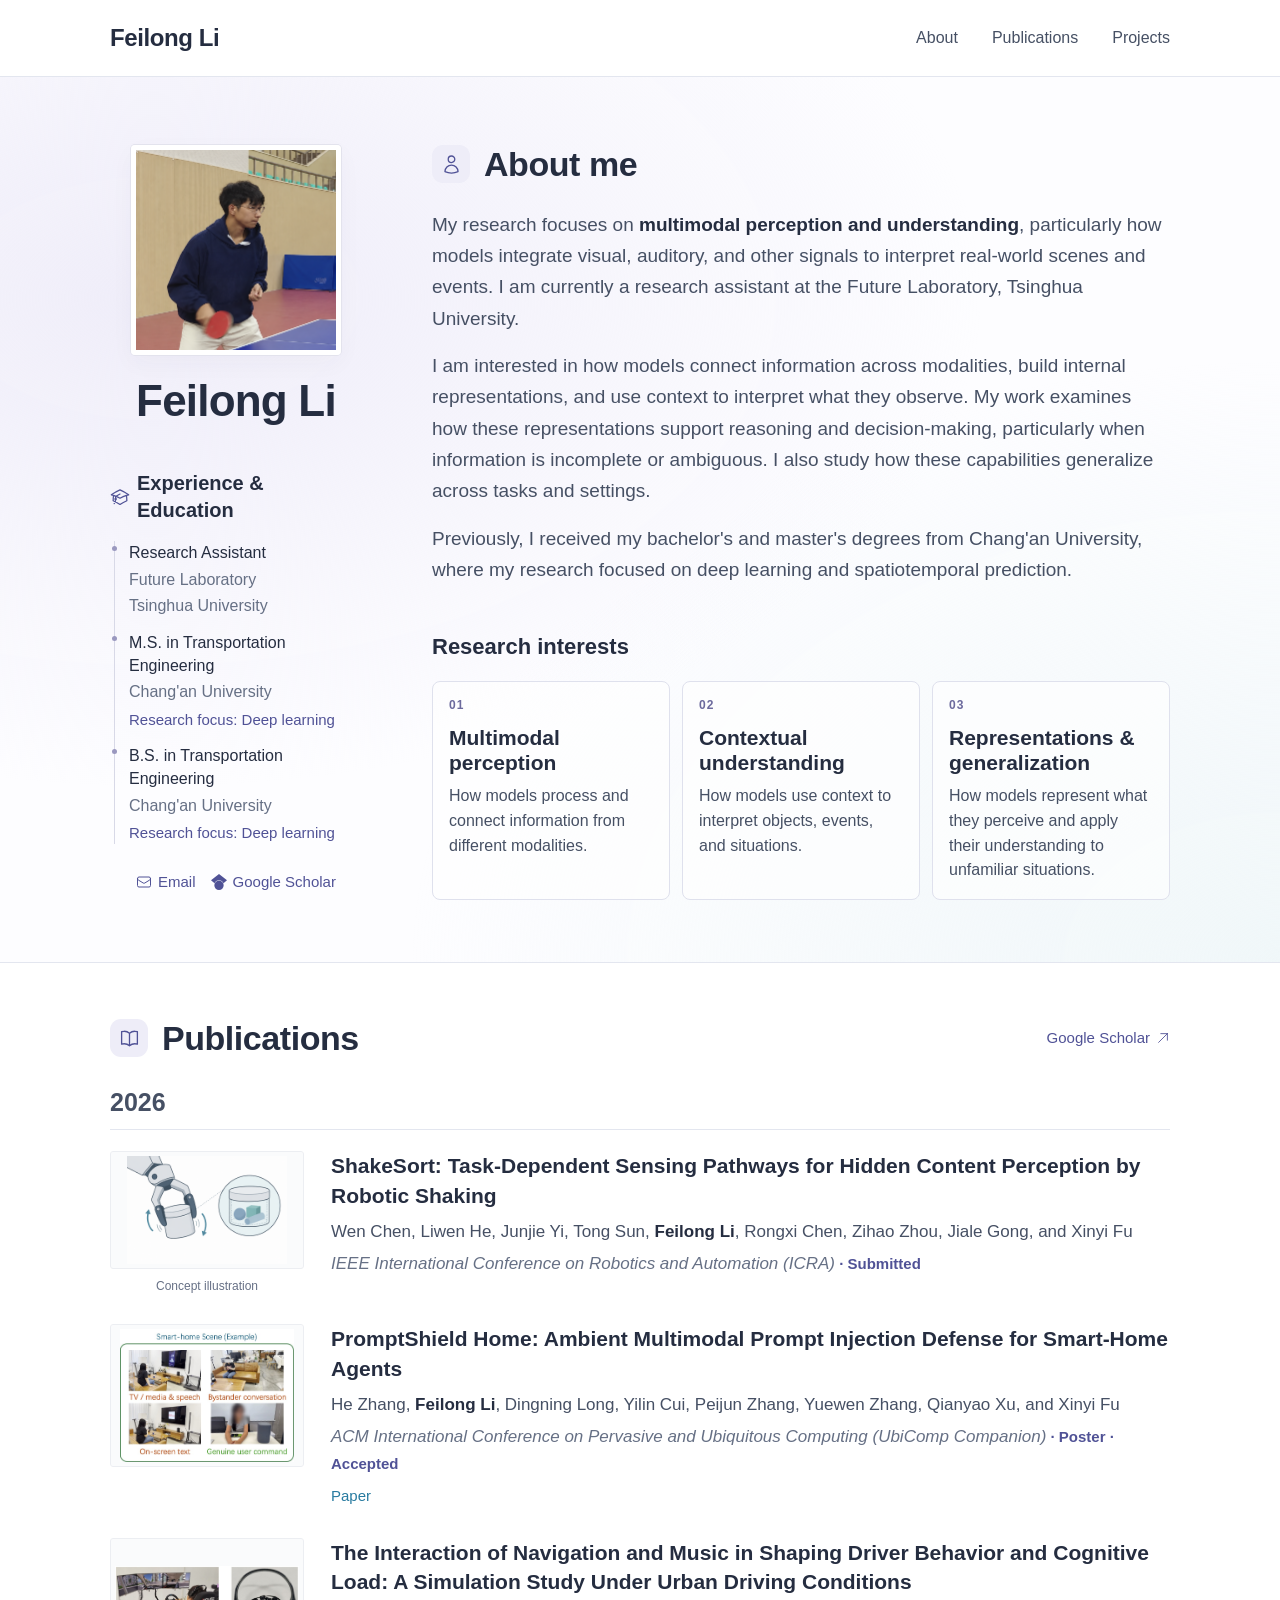
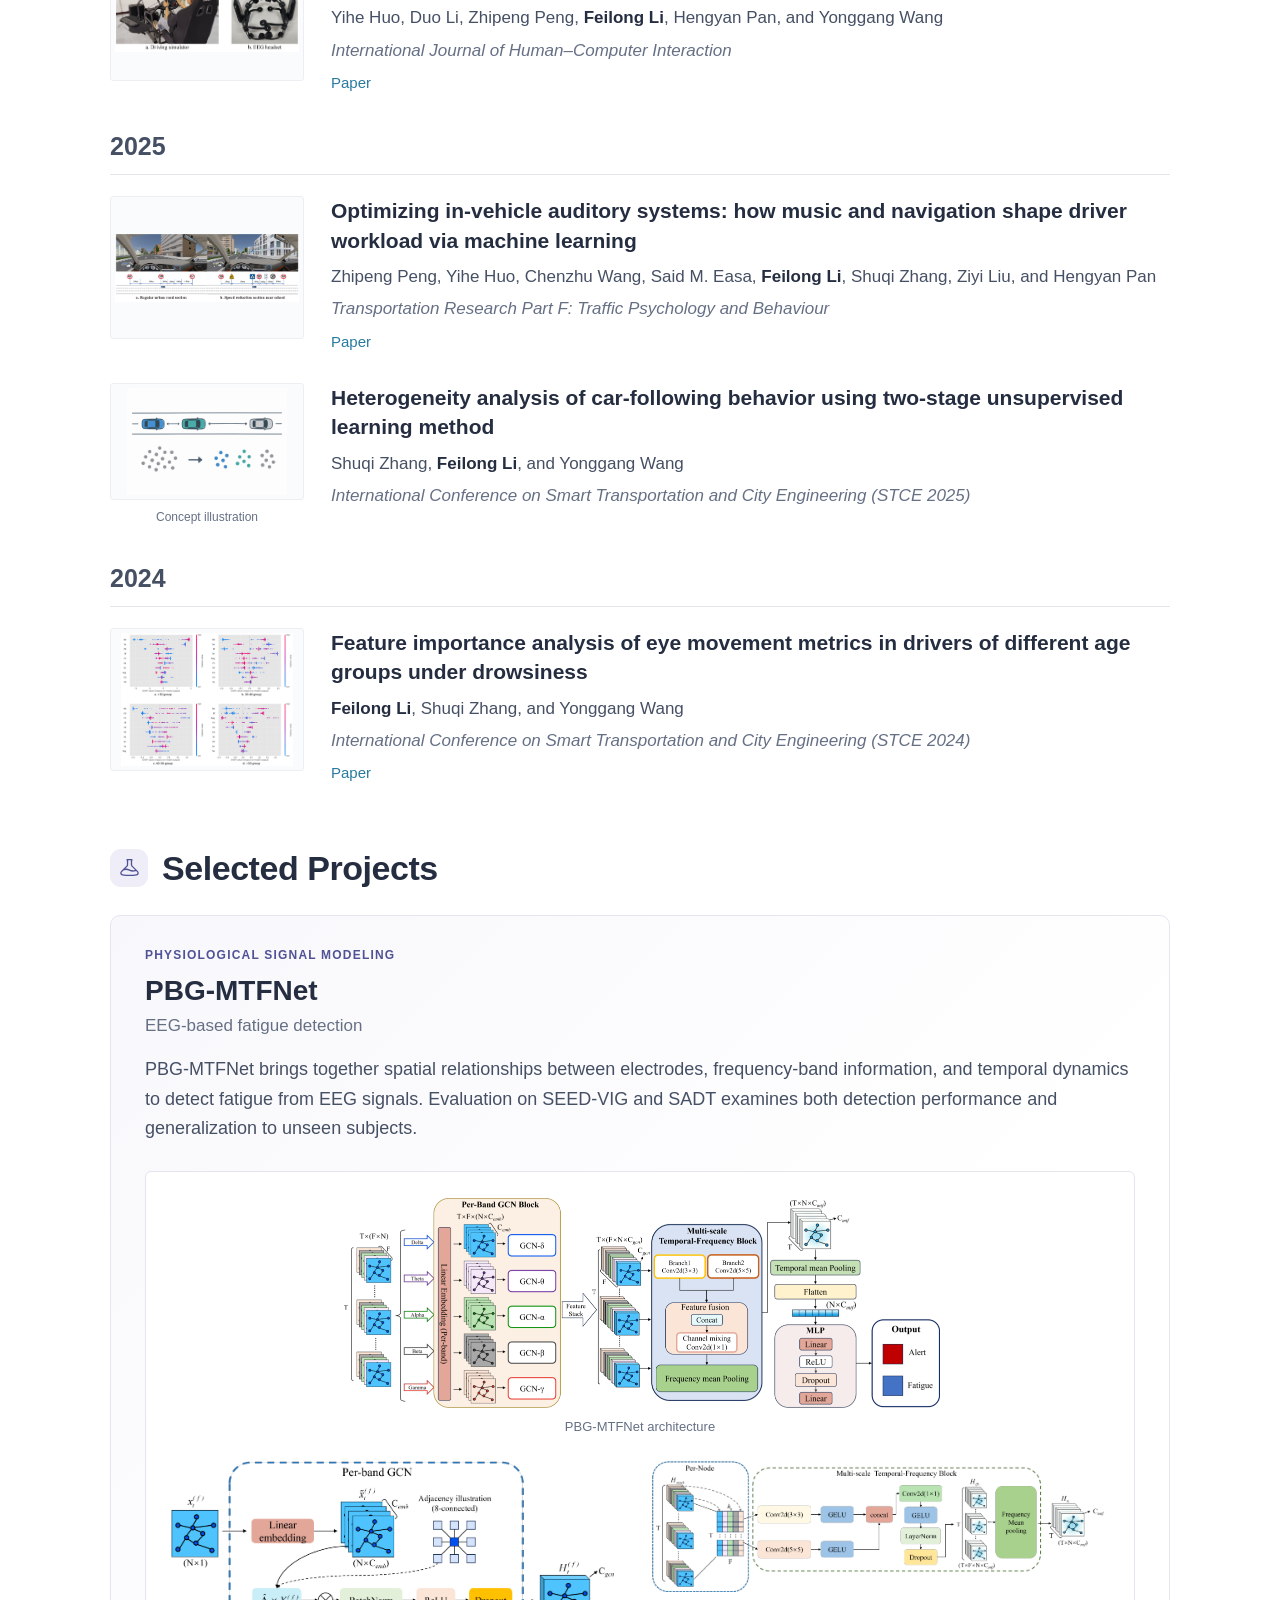
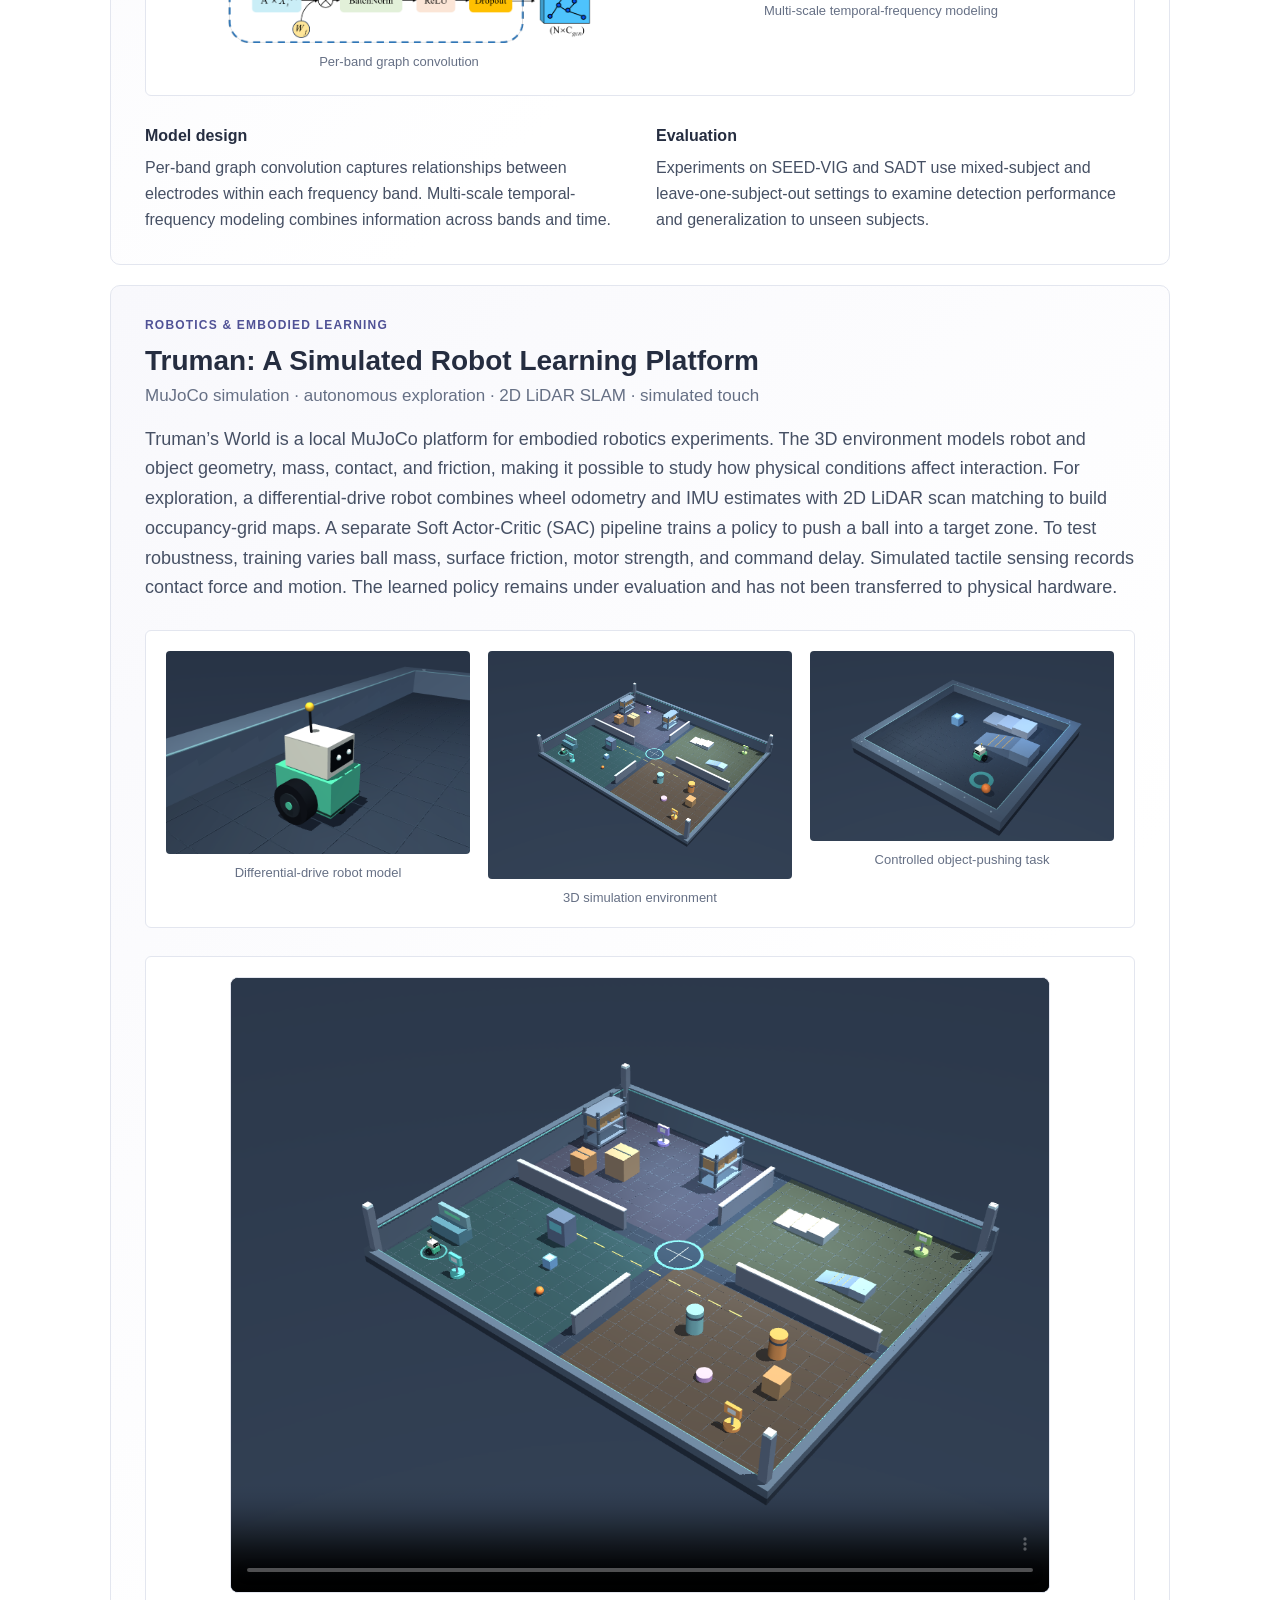
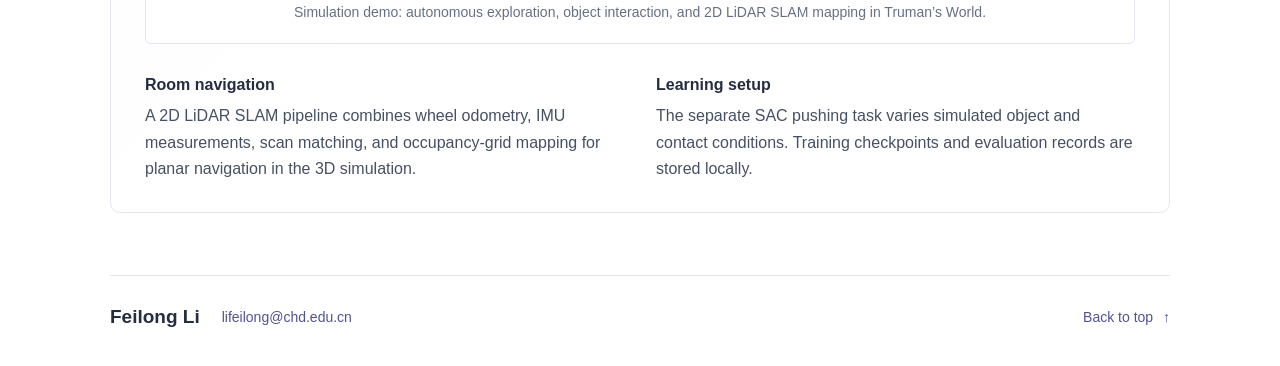
==== commit 157b7f7a: "Clarify research assistant role and academic background" ====
--- a/index.html
+++ b/index.html
@@ -1 +1 @@
-<!DOCTYPE html><!--2pvyuulJifglptmoeZJ_2--><html lang="en"><head><meta charSet="utf-8"/><meta name="viewport" content="width=device-width, initial-scale=1"/><link rel="preload" as="image" href="/images/feilong-table-tennis.png"/><link rel="preload" as="image" href="/images/feilong-table-tennis-plain-hoodie-v1.png"/><link rel="stylesheet" href="/_next/static/css/homepage-type-uniform-thumbnails.css" data-precedence="next"/><link rel="preload" as="script" fetchPriority="low" href="/_next/static/chunks/webpack-40b63c86a3bdd964.js"/><script src="/_next/static/chunks/9a4ec5fe-004831ba3127e0f1.js" async=""></script><script src="/_next/static/chunks/79-82cd3fcf7ed76dbf.js" async=""></script><script src="/_next/static/chunks/main-app-7c46d85db99a0c38.js" async=""></script><script src="/_next/static/chunks/191-a0aeecc5fde519fc.js" async=""></script><script src="/_next/static/chunks/app/page-ae31e593120f74a1.js" async=""></script><title>Feilong Li</title><meta name="description" content="Research Assistant at Tsinghua University. Multimodal understanding, reasoning, and human–AI interaction."/><link rel="icon" href="/icon.ico?cf3fe3e970714b18" type="image/x-icon" sizes="16x16"/><script src="/_next/static/chunks/polyfills-42372ed130431b0a.js" noModule=""></script></head><body><div hidden=""><!--$--><!--/$--></div><a href="#about" class="skip-link">Skip to content</a><div class="masthead"><nav class="masthead-inner page-width" aria-label="Main navigation"><a href="#top" class="site-name">Feilong Li</a><div class="nav-links"><a href="#about">About</a><a href="#publications">Publications</a><a href="#personal-project">Projects</a></div></nav></div><main id="top" class="academic-layout"><header class="research-profile" id="about"><div class="profile-introduction page-width"><div class="profile-identity"><div class="profile-photo"><img alt="Feilong Li playing table tennis" width="1122" height="1402" decoding="async" data-nimg="1" style="color:transparent" src="/images/feilong-table-tennis.png"/><img alt="" aria-hidden="true" width="1122" height="1402" decoding="async" data-nimg="1" class="profile-shirt-retouch" style="color:transparent" src="/images/feilong-table-tennis-plain-hoodie-v1.png"/></div><div class="profile-identity-text"><h1>Feilong Li</h1></div><section class="profile-education" id="education" aria-labelledby="education-heading"><h2 id="education-heading"><svg stroke="currentColor" fill="none" stroke-width="1.5" viewBox="0 0 24 24" aria-hidden="true" height="1em" width="1em" xmlns="http://www.w3.org/2000/svg"><path stroke-linecap="round" stroke-linejoin="round" d="M4.26 10.147a60.438 60.438 0 0 0-.491 6.347A48.62 48.62 0 0 1 12 20.904a48.62 48.62 0 0 1 8.232-4.41 60.46 60.46 0 0 0-.491-6.347m-15.482 0a50.636 50.636 0 0 0-2.658-.813A59.906 59.906 0 0 1 12 3.493a59.903 59.903 0 0 1 10.399 5.84c-.896.248-1.783.52-2.658.814m-15.482 0A50.717 50.717 0 0 1 12 13.489a50.702 50.702 0 0 1 7.74-3.342M6.75 15a.75.75 0 1 0 0-1.5.75.75 0 0 0 0 1.5Zm0 0v-3.675A55.378 55.378 0 0 1 12 8.443m-7.007 11.55A5.981 5.981 0 0 0 6.75 15.75v-1.5"></path></svg>Experience &amp; Education</h2><ul><li class="current-experience"><strong>Research Assistant</strong><span>Future Laboratory</span><span>Tsinghua University</span></li><li><strong>M.S.<!-- --> in <!-- -->Transportation Engineering</strong><span>Chang&#x27;an University</span><span class="education-focus">Research focus: <!-- -->Deep learning</span></li><li><strong>B.S.<!-- --> in <!-- -->Transportation Engineering</strong><span>Chang&#x27;an University</span><span class="education-focus">Research focus: <!-- -->Deep learning</span></li></ul></section><div class="profile-contact"><a href="mailto:lifeilong@chd.edu.cn"><svg stroke="currentColor" fill="none" stroke-width="1.5" viewBox="0 0 24 24" aria-hidden="true" height="1em" width="1em" xmlns="http://www.w3.org/2000/svg"><path stroke-linecap="round" stroke-linejoin="round" d="M21.75 6.75v10.5a2.25 2.25 0 0 1-2.25 2.25h-15a2.25 2.25 0 0 1-2.25-2.25V6.75m19.5 0A2.25 2.25 0 0 0 19.5 4.5h-15a2.25 2.25 0 0 0-2.25 2.25m19.5 0v.243a2.25 2.25 0 0 1-1.07 1.916l-7.5 4.615a2.25 2.25 0 0 1-2.36 0L3.32 8.91a2.25 2.25 0 0 1-1.07-1.916V6.75"></path></svg> Email</a><div class="profile-links"><a href="https://scholar.google.com/citations?user=r1rDoekAAAAJ&amp;hl=en" target="_blank" rel="noopener noreferrer"><svg stroke="currentColor" fill="currentColor" stroke-width="0" role="img" viewBox="0 0 24 24" aria-hidden="true" height="1em" width="1em" xmlns="http://www.w3.org/2000/svg"><path d="M5.242 13.769L0 9.5 12 0l12 9.5-5.242 4.269C17.548 11.249 14.978 9.5 12 9.5c-2.977 0-5.548 1.748-6.758 4.269zM12 10a7 7 0 1 0 0 14 7 7 0 0 0 0-14z"></path></svg> Google Scholar</a><a href="https://www.overleaf.com/project/6aab80a729216a0eccb8a966" target="_blank" rel="noopener noreferrer"><svg stroke="currentColor" fill="none" stroke-width="1.5" viewBox="0 0 24 24" aria-hidden="true" height="1em" width="1em" xmlns="http://www.w3.org/2000/svg"><path stroke-linecap="round" stroke-linejoin="round" d="M19.5 14.25v-9a2.25 2.25 0 0 0-2.25-2.25h-10.5A2.25 2.25 0 0 0 4.5 5.25v13.5A2.25 2.25 0 0 0 6.75 21h6.75M8.25 7.5h7.5M8.25 11.25h7.5M8.25 15h4.5m3.75 4.5 4.5-4.5m-4.5 0h4.5v4.5"></path></svg> CV (Overleaf)</a></div></div></div><div class="profile-overview"><h2 class="profile-heading"><span class="heading-icon"><svg stroke="currentColor" fill="none" stroke-width="1.5" viewBox="0 0 24 24" aria-hidden="true" height="1em" width="1em" xmlns="http://www.w3.org/2000/svg"><path stroke-linecap="round" stroke-linejoin="round" d="M15.75 6a3.75 3.75 0 1 1-7.5 0 3.75 3.75 0 0 1 7.5 0ZM4.501 20.118a7.5 7.5 0 0 1 14.998 0A17.933 17.933 0 0 1 12 21.75c-2.676 0-5.216-.584-7.499-1.632Z"></path></svg></span>About me</h2><div class="profile-statement"><p>My research focuses on <strong>multimodal perception and understanding</strong>, particularly how models integrate visual, auditory, and other signals to interpret real-world scenes and events. I am currently a researcher at the Future Laboratory, Tsinghua University.</p><p>I am interested in the representations and reasoning processes that support this ability, including how models use context to identify relevant evidence and interpret ambiguous situations. I also study how these capabilities generalize across tasks and settings.</p><p>My previous research focused on deep learning and time-series modeling.</p></div><div class="profile-details"><section class="research-interests" aria-labelledby="interests-heading"><h3 id="interests-heading">Research interests</h3><ul class="interest-grid"><li class="interest-card"><span class="interest-number" aria-hidden="true">01</span><div><h4>Multimodal perception</h4><p>How models process and connect information from different modalities.</p></div></li><li class="interest-card"><span class="interest-number" aria-hidden="true">02</span><div><h4>Contextual understanding</h4><p>How models use context to interpret objects, events, and situations.</p></div></li><li class="interest-card"><span class="interest-number" aria-hidden="true">03</span><div><h4>Representations &amp; generalization</h4><p>How models represent what they perceive and apply their understanding to unfamiliar situations.</p></div></li></ul></section></div></div></div></header><div class="academic-body page-width"><section id="publications" class="publications-section" aria-labelledby="publications-heading"><div class="section-header"><h2 id="publications-heading" class="section-heading"><span class="heading-icon"><svg stroke="currentColor" fill="none" stroke-width="1.5" viewBox="0 0 24 24" aria-hidden="true" height="1em" width="1em" xmlns="http://www.w3.org/2000/svg"><path stroke-linecap="round" stroke-linejoin="round" d="M12 6.042A8.967 8.967 0 0 0 6 3.75c-1.052 0-2.062.18-3 .512v14.25A8.987 8.987 0 0 1 6 18c2.305 0 4.408.867 6 2.292m0-14.25a8.966 8.966 0 0 1 6-2.292c1.052 0 2.062.18 3 .512v14.25A8.987 8.987 0 0 0 18 18a8.967 8.967 0 0 0-6 2.292m0-14.25v14.25"></path></svg></span>Publications</h2><a class="section-link" href="https://scholar.google.com/citations?user=r1rDoekAAAAJ&amp;hl=en" target="_blank" rel="noopener noreferrer">Google Scholar <svg stroke="currentColor" fill="none" stroke-width="1.5" viewBox="0 0 24 24" aria-hidden="true" height="1em" width="1em" xmlns="http://www.w3.org/2000/svg"><path stroke-linecap="round" stroke-linejoin="round" d="m4.5 19.5 15-15m0 0H8.25m11.25 0v11.25"></path></svg></a></div><div class="publication-list"><section class="publication-year-group" aria-labelledby="publications-2026"><h3 id="publications-2026" class="publication-year-heading"><time dateTime="2026">2026</time></h3><div class="publication-year-list"><article id="shakesort-publication" class="publication-entry"><div class="publication-figure"><button type="button" class="block w-full cursor-zoom-in bg-white focus-visible:outline focus-visible:outline-2 focus-visible:outline-blue-600" aria-label="Enlarge AI-generated concept illustration of a robotic gripper shaking a container to explore hidden contents; not an experimental figure" aria-haspopup="dialog"><img alt="AI-generated concept illustration of a robotic gripper shaking a container to explore hidden contents; not an experimental figure" loading="lazy" width="1920" height="1080" decoding="async" data-nimg="1" class="block w-full h-auto" style="color:transparent" src="images/shakesort-concept-v1.png"/></button><p class="publication-image-caption">Concept illustration</p></div><div class="publication-details"><h4 class="publication-title">ShakeSort: Task-Dependent Sensing Pathways for Hidden Content Perception by Robotic Shaking</h4><p class="publication-authors">Wen Chen, Liwen He, Junjie Yi, Tong Sun, <strong>Feilong Li</strong>, Rongxi Chen, Zihao Zhou, Jiale Gong, and Xinyi Fu</p><p class="publication-venue"><span class="publication-venue-name">IEEE International Conference on Robotics and Automation (ICRA)</span><span class="publication-status"> · <!-- -->Submitted</span></p></div></article><article class="publication-entry"><div class="publication-figure"><button type="button" class="block w-full cursor-zoom-in bg-white focus-visible:outline focus-visible:outline-2 focus-visible:outline-blue-600" aria-label="Enlarge Figure from PromptShield Home: Ambient Multimodal Prompt Injection Defense for Smart-Home Agents" aria-haspopup="dialog"><img alt="Figure from PromptShield Home: Ambient Multimodal Prompt Injection Defense for Smart-Home Agents" loading="lazy" width="1920" height="1080" decoding="async" data-nimg="1" class="block w-full h-auto" style="color:transparent" src="images/promptshield-scenarios.jpg"/></button></div><div class="publication-details"><h4 class="publication-title"><a href="https://arxiv.org/abs/2608.05495" target="_blank" rel="noopener noreferrer">PromptShield Home: Ambient Multimodal Prompt Injection Defense for Smart-Home Agents</a></h4><p class="publication-authors">He Zhang, <strong>Feilong Li</strong>, Dingning Long, Yilin Cui, Peijun Zhang, Yuewen Zhang, Qianyao Xu, and Xinyi Fu</p><p class="publication-venue"><span class="publication-venue-name">ACM International Conference on Pervasive and Ubiquitous Computing (UbiComp Companion)</span><span class="publication-status"> · <!-- -->Poster · Accepted</span></p><div class="publication-links"><a href="https://arxiv.org/abs/2608.05495" target="_blank" rel="noopener noreferrer">Paper</a></div></div></article><article class="publication-entry"><div class="publication-figure"><button type="button" class="block w-full cursor-zoom-in bg-white focus-visible:outline focus-visible:outline-2 focus-visible:outline-blue-600" aria-label="Enlarge Figure from The Interaction of Navigation and Music in Shaping Driver Behavior and Cognitive Load: A Simulation Study Under Urban Driving Conditions" aria-haspopup="dialog"><img alt="Figure from The Interaction of Navigation and Music in Shaping Driver Behavior and Cognitive Load: A Simulation Study Under Urban Driving Conditions" loading="lazy" width="1920" height="1080" decoding="async" data-nimg="1" class="block w-full h-auto" style="color:transparent" src="images/ijhci-experiment-setup.png"/></button></div><div class="publication-details"><h4 class="publication-title"><a href="https://doi.org/10.1080/10447318.2026.2622586" target="_blank" rel="noopener noreferrer">The Interaction of Navigation and Music in Shaping Driver Behavior and Cognitive Load: A Simulation Study Under Urban Driving Conditions</a></h4><p class="publication-authors">Yihe Huo, Duo Li, Zhipeng Peng, <strong>Feilong Li</strong>, Hengyan Pan, and Yonggang Wang</p><p class="publication-venue"><span class="publication-venue-name">International Journal of Human–Computer Interaction</span></p><div class="publication-links"><a href="https://doi.org/10.1080/10447318.2026.2622586" target="_blank" rel="noopener noreferrer">Paper</a></div></div></article></div></section><section class="publication-year-group" aria-labelledby="publications-2025"><h3 id="publications-2025" class="publication-year-heading"><time dateTime="2025">2025</time></h3><div class="publication-year-list"><article class="publication-entry"><div class="publication-figure"><button type="button" class="block w-full cursor-zoom-in bg-white focus-visible:outline focus-visible:outline-2 focus-visible:outline-blue-600" aria-label="Enlarge Figure from Optimizing in-vehicle auditory systems: how music and navigation shape driver workload via machine learning" aria-haspopup="dialog"><img alt="Figure from Optimizing in-vehicle auditory systems: how music and navigation shape driver workload via machine learning" loading="lazy" width="1920" height="1080" decoding="async" data-nimg="1" class="block w-full h-auto" style="color:transparent" src="images/trf-driving-scenarios.png"/></button></div><div class="publication-details"><h4 class="publication-title"><a href="https://doi.org/10.1016/j.trf.2025.103349" target="_blank" rel="noopener noreferrer">Optimizing in-vehicle auditory systems: how music and navigation shape driver workload via machine learning</a></h4><p class="publication-authors">Zhipeng Peng, Yihe Huo, Chenzhu Wang, Said M. Easa, <strong>Feilong Li</strong>, Shuqi Zhang, Ziyi Liu, and Hengyan Pan</p><p class="publication-venue"><span class="publication-venue-name">Transportation Research Part F: Traffic Psychology and Behaviour</span></p><div class="publication-links"><a href="https://doi.org/10.1016/j.trf.2025.103349" target="_blank" rel="noopener noreferrer">Paper</a></div></div></article><article class="publication-entry"><div class="publication-figure"><button type="button" class="block w-full cursor-zoom-in bg-white focus-visible:outline focus-visible:outline-2 focus-visible:outline-blue-600" aria-label="Enlarge AI-generated concept illustration of car-following headways and grouping behavior; not an experimental figure" aria-haspopup="dialog"><img alt="AI-generated concept illustration of car-following headways and grouping behavior; not an experimental figure" loading="lazy" width="1920" height="1080" decoding="async" data-nimg="1" class="block w-full h-auto" style="color:transparent" src="images/car-following-concept-v1.png"/></button><p class="publication-image-caption">Concept illustration</p></div><div class="publication-details"><h4 class="publication-title"><a href="https://eurekamag.com/research/074/007/074007996.php" target="_blank" rel="noopener noreferrer" style="display:block">Heterogeneity analysis of car-following behavior using two-stage unsupervised learning method</a></h4><p class="publication-authors">Shuqi Zhang, <strong>Feilong Li</strong>, and Yonggang Wang</p><p class="publication-venue"><span class="publication-venue-name">International Conference on Smart Transportation and City Engineering (STCE 2025)</span></p></div></article></div></section><section class="publication-year-group" aria-labelledby="publications-2024"><h3 id="publications-2024" class="publication-year-heading"><time dateTime="2024">2024</time></h3><div class="publication-year-list"><article class="publication-entry"><div class="publication-figure"><button type="button" class="block w-full cursor-zoom-in bg-white focus-visible:outline focus-visible:outline-2 focus-visible:outline-blue-600" aria-label="Enlarge combined eye movement SHAP plots for STCE 2024" aria-haspopup="dialog"><img alt="Combined eye movement SHAP plots for STCE 2024" loading="lazy" width="408" height="316" decoding="async" data-nimg="1" class="block w-full h-auto" style="color:transparent" src="images/eye-movement-shap-combined.png"/></button></div><div class="publication-details"><h4 class="publication-title"><a href="https://doi.org/10.1117/12.3061254" target="_blank" rel="noopener noreferrer">Feature importance analysis of eye movement metrics in drivers of different age groups under drowsiness</a></h4><p class="publication-authors"><strong>Feilong Li</strong>, Shuqi Zhang, and Yonggang Wang</p><p class="publication-venue"><span class="publication-venue-name">International Conference on Smart Transportation and City Engineering (STCE 2024)</span></p><div class="publication-links"><a href="https://doi.org/10.1117/12.3061254" target="_blank" rel="noopener noreferrer">Paper</a></div></div></article></div></section></div></section><section id="personal-project" class="project-section" aria-labelledby="personal-project-heading"><h2 id="personal-project-heading" class="section-heading"><span class="heading-icon"><svg stroke="currentColor" fill="none" stroke-width="1.5" viewBox="0 0 24 24" aria-hidden="true" height="1em" width="1em" xmlns="http://www.w3.org/2000/svg"><path stroke-linecap="round" stroke-linejoin="round" d="M9.75 3.104v5.714a2.25 2.25 0 0 1-.659 1.591L5 14.5M9.75 3.104c-.251.023-.501.05-.75.082m.75-.082a24.301 24.301 0 0 1 4.5 0m0 0v5.714c0 .597.237 1.17.659 1.591L19.8 15.3M14.25 3.104c.251.023.501.05.75.082M19.8 15.3l-1.57.393A9.065 9.065 0 0 1 12 15a9.065 9.065 0 0 0-6.23-.693L5 14.5m14.8.8 1.402 1.402c1.232 1.232.65 3.318-1.067 3.611A48.309 48.309 0 0 1 12 21c-2.773 0-5.491-.235-8.135-.687-1.718-.293-2.3-2.379-1.067-3.61L5 14.5"></path></svg></span>Selected Projects</h2><div class="selected-project-list"><article id="pbg-mtfnet" class="personal-project" aria-labelledby="pbg-mtfnet-heading"><div class="project-summary"><small class="section-kicker">Physiological signal modeling</small><div class="project-title-row"><h3 id="pbg-mtfnet-heading">PBG-MTFNet</h3></div><p class="project-subtitle">EEG-based fatigue detection</p><p class="project-description">PBG-MTFNet brings together spatial relationships between electrodes, frequency-band information, and temporal dynamics to detect fatigue from EEG signals. Evaluation on SEED-VIG and SADT examines both detection performance and generalization to unseen subjects.</p></div><div class="project-methods"><div class="project-gallery"><figure class="project-figure project-architecture"><button type="button" class="block w-full cursor-zoom-in bg-white focus-visible:outline focus-visible:outline-2 focus-visible:outline-blue-600" aria-label="Enlarge PBG-MTFNet architecture" aria-haspopup="dialog"><img alt="PBG-MTFNet architecture" loading="lazy" width="1200" height="427" decoding="async" data-nimg="1" class="block w-full h-auto" style="color:transparent" src="images/pbg-architecture.png"/></button><figcaption>PBG-MTFNet architecture</figcaption></figure><figure class="project-figure"><button type="button" class="block w-full cursor-zoom-in bg-white focus-visible:outline focus-visible:outline-2 focus-visible:outline-blue-600" aria-label="Enlarge Per-band graph convolution" aria-haspopup="dialog"><img alt="Per-band graph convolution" loading="lazy" width="1100" height="438" decoding="async" data-nimg="1" class="block w-full h-auto" style="color:transparent" src="images/pbg-per-band-gcn.png"/></button><figcaption>Per-band graph convolution</figcaption></figure><figure class="project-figure"><button type="button" class="block w-full cursor-zoom-in bg-white focus-visible:outline focus-visible:outline-2 focus-visible:outline-blue-600" aria-label="Enlarge Multi-scale temporal-frequency modeling" aria-haspopup="dialog"><img alt="Multi-scale temporal-frequency modeling" loading="lazy" width="1100" height="318" decoding="async" data-nimg="1" class="block w-full h-auto" style="color:transparent" src="images/pbg-temporal-frequency.png"/></button><figcaption>Multi-scale temporal-frequency modeling</figcaption></figure></div><dl class="project-details"><div><dt>Model design</dt><dd>Per-band graph convolution captures relationships between electrodes within each frequency band. Multi-scale temporal-frequency modeling combines information across bands and time.</dd></div><div><dt>Evaluation</dt><dd>Experiments on SEED-VIG and SADT use mixed-subject and leave-one-subject-out settings to examine detection performance and generalization to unseen subjects.</dd></div></dl></div></article><article id="truman-robot" class="personal-project" aria-labelledby="truman-robot-heading"><div class="project-summary"><small class="section-kicker">Robotics &amp; embodied learning</small><div class="project-title-row"><h3 id="truman-robot-heading">Truman: A Simulated Robot Learning Platform</h3></div><p class="project-subtitle">MuJoCo simulation · autonomous exploration · 2D LiDAR SLAM · simulated touch</p><p class="project-description">Truman’s World is a local MuJoCo platform for embodied robotics experiments. The 3D environment models robot and object geometry, mass, contact, and friction, making it possible to study how physical conditions affect interaction. For exploration, a differential-drive robot combines wheel odometry and IMU estimates with 2D LiDAR scan matching to build occupancy-grid maps. A separate Soft Actor-Critic (SAC) pipeline trains a policy to push a ball into a target zone. To test robustness, training varies ball mass, surface friction, motor strength, and command delay. Simulated tactile sensing records contact force and motion. The learned policy remains under evaluation and has not been transferred to physical hardware.</p></div><div class="project-methods"><div class="project-gallery"><figure class="project-figure project-architecture"><button type="button" class="block w-full cursor-zoom-in bg-white focus-visible:outline focus-visible:outline-2 focus-visible:outline-blue-600" aria-label="Enlarge Differential-drive robot model" aria-haspopup="dialog"><img alt="Differential-drive robot model" loading="lazy" width="840" height="560" decoding="async" data-nimg="1" class="block w-full h-auto" style="color:transparent" src="images/truman-robot-body.png"/></button><figcaption>Differential-drive robot model</figcaption></figure><figure class="project-figure"><button type="button" class="block w-full cursor-zoom-in bg-white focus-visible:outline focus-visible:outline-2 focus-visible:outline-blue-600" aria-label="Enlarge 3D simulation environment" aria-haspopup="dialog"><img alt="3D simulation environment" loading="lazy" width="1200" height="900" decoding="async" data-nimg="1" class="block w-full h-auto" style="color:transparent" src="images/truman-simulation-room.png"/></button><figcaption>3D simulation environment</figcaption></figure><figure class="project-figure"><button type="button" class="block w-full cursor-zoom-in bg-white focus-visible:outline focus-visible:outline-2 focus-visible:outline-blue-600" aria-label="Enlarge Controlled object-pushing task" aria-haspopup="dialog"><img alt="Controlled object-pushing task" loading="lazy" width="960" height="600" decoding="async" data-nimg="1" class="block w-full h-auto" style="color:transparent" src="images/truman-learning-task.png"/></button><figcaption>Controlled object-pushing task</figcaption></figure></div><figure class="project-video"><video controls="" playsInline="" preload="metadata" poster="/images/truman-simulation-room.png"><source src="/videos/truman-simulation-demo.mp4" type="video/mp4"/>Your browser does not support embedded videos.</video><figcaption>Simulation demo: autonomous exploration, object interaction, and 2D LiDAR SLAM mapping in Truman’s World.</figcaption></figure><dl class="project-details"><div><dt>Room navigation</dt><dd>A 2D LiDAR SLAM pipeline combines wheel odometry, IMU measurements, scan matching, and occupancy-grid mapping for planar navigation in the 3D simulation.</dd></div><div><dt>Learning setup</dt><dd>The separate SAC pushing task varies simulated object and contact conditions. Training checkpoints and evaluation records are stored locally.</dd></div></dl></div></article></div></section><footer class="site-footer"><div><span class="footer-name">Feilong Li</span><a href="mailto:lifeilong@chd.edu.cn">lifeilong@chd.edu.cn</a></div><a href="#top">Back to top <span aria-hidden="true">↑</span></a></footer></div></main><!--$--><!--/$--><script src="/_next/static/chunks/webpack-40b63c86a3bdd964.js" id="_R_" async=""></script><script>(self.__next_f=self.__next_f||[]).push([0])</script><script>self.__next_f.push([1,"1:\"$Sreact.fragment\"\n2:I[7398,[],\"\"]\n3:I[7596,[],\"\"]\n4:I[7244,[\"191\",\"static/chunks/191-a0aeecc5fde519fc.js\",\"974\",\"static/chunks/app/page-ae31e593120f74a1.js\"],\"Image\"]\nb:I[6718,[],\"\"]\n:HL[\"/_next/static/css/homepage-type-48d4335.css\",\"style\"]\n"])</script><script>self.__next_f.push([1,"0:{\"P\":null,\"b\":\"2pvyuulJifglptmoeZJ-2\",\"p\":\"\",\"c\":[\"\",\"\"],\"i\":false,\"f\":[[[\"\",{\"children\":[\"__PAGE__\",{}]},\"$undefined\",\"$undefined\",true],[\"\",[\"$\",\"$1\",\"c\",{\"children\":[[[\"$\",\"link\",\"0\",{\"rel\":\"stylesheet\",\"href\":\"/_next/static/css/homepage-type-48d4335.css\",\"precedence\":\"next\",\"crossOrigin\":\"$undefined\",\"nonce\":\"$undefined\"}]],[\"$\",\"html\",null,{\"lang\":\"en\",\"children\":[\"$\",\"body\",null,{\"children\":[\"$\",\"$L2\",null,{\"parallelRouterKey\":\"children\",\"error\":\"$undefined\",\"errorStyles\":\"$undefined\",\"errorScripts\":\"$undefined\",\"template\":[\"$\",\"$L3\",null,{}],\"templateStyles\":\"$undefined\",\"templateScripts\":\"$undefined\",\"notFound\":[[[\"$\",\"title\",null,{\"children\":\"404: This page could not be found.\"}],[\"$\",\"div\",null,{\"style\":{\"fontFamily\":\"system-ui,\\\"Segoe UI\\\",Roboto,Helvetica,Arial,sans-serif,\\\"Apple Color Emoji\\\",\\\"Segoe UI Emoji\\\"\",\"height\":\"100vh\",\"textAlign\":\"center\",\"display\":\"flex\",\"flexDirection\":\"column\",\"alignItems\":\"center\",\"justifyContent\":\"center\"},\"children\":[\"$\",\"div\",null,{\"children\":[[\"$\",\"style\",null,{\"dangerouslySetInnerHTML\":{\"__html\":\"body{color:#000;background:#fff;margin:0}.next-error-h1{border-right:1px solid rgba(0,0,0,.3)}@media (prefers-color-scheme:dark){body{color:#fff;background:#000}.next-error-h1{border-right:1px solid rgba(255,255,255,.3)}}\"}}],[\"$\",\"h1\",null,{\"className\":\"next-error-h1\",\"style\":{\"display\":\"inline-block\",\"margin\":\"0 20px 0 0\",\"padding\":\"0 23px 0 0\",\"fontSize\":24,\"fontWeight\":500,\"verticalAlign\":\"top\",\"lineHeight\":\"49px\"},\"children\":404}],[\"$\",\"div\",null,{\"style\":{\"display\":\"inline-block\"},\"children\":[\"$\",\"h2\",null,{\"style\":{\"fontSize\":14,\"fontWeight\":400,\"lineHeight\":\"49px\",\"margin\":0},\"children\":\"This page could not be found.\"}]}]]}]}]],[]],\"forbidden\":\"$undefined\",\"unauthorized\":\"$undefined\"}]}]}]]}],{\"children\":[\"__PAGE__\",[\"$\",\"$1\",\"c\",{\"children\":[[[\"$\",\"a\",null,{\"href\":\"#about\",\"className\":\"skip-link\",\"children\":\"Skip to content\"}],[\"$\",\"div\",null,{\"className\":\"masthead\",\"children\":[\"$\",\"nav\",null,{\"className\":\"masthead-inner page-width\",\"aria-label\":\"Main navigation\",\"children\":[[\"$\",\"a\",null,{\"href\":\"#top\",\"className\":\"site-name\",\"children\":\"Feilong Li\"}],[\"$\",\"div\",null,{\"className\":\"nav-links\",\"children\":[[\"$\",\"a\",null,{\"href\":\"#about\",\"children\":\"About\"}],[\"$\",\"a\",null,{\"href\":\"#publications\",\"children\":\"Publications\"}],[\"$\",\"a\",null,{\"href\":\"#personal-project\",\"children\":\"Projects\"}]]}]]}]}],[\"$\",\"main\",null,{\"id\":\"top\",\"className\":\"academic-layout\",\"children\":[[\"$\",\"header\",null,{\"className\":\"research-profile\",\"id\":\"about\",\"children\":[\"$\",\"div\",null,{\"className\":\"profile-introduction page-width\",\"children\":[[\"$\",\"div\",null,{\"className\":\"profile-identity\",\"children\":[[\"$\",\"div\",null,{\"className\":\"profile-photo\",\"children\":[[\"$\",\"$L4\",null,{\"src\":\"/images/feilong-table-tennis.png\",\"alt\":\"Feilong Li playing table tennis\",\"width\":1122,\"height\":1402,\"sizes\":\"432px\",\"priority\":true,\"unoptimized\":true}],[\"$\",\"$L4\",null,{\"className\":\"profile-shirt-retouch\",\"src\":\"/images/feilong-table-tennis-plain-hoodie-v1.png\",\"alt\":\"\",\"aria-hidden\":\"true\",\"width\":1122,\"height\":1402,\"sizes\":\"432px\",\"priority\":true,\"unoptimized\":true}]]}],[\"$\",\"div\",null,{\"className\":\"profile-identity-text\",\"children\":[\"$\",\"h1\",null,{\"children\":\"Feilong Li\"}]}],[\"$\",\"section\",null,{\"className\":\"profile-education\",\"id\":\"education\",\"aria-labelledby\":\"education-heading\",\"children\":[[\"$\",\"h2\",null,{\"id\":\"education-heading\",\"children\":[[\"$\",\"svg\",null,{\"stroke\":\"currentColor\",\"fill\":\"none\",\"strokeWidth\":\"1.5\",\"viewBox\":\"0 0 24 24\",\"aria-hidden\":\"true\",\"children\":[\"$undefined\",[[\"$\",\"path\",\"0\",{\"strokeLinecap\":\"round\",\"strokeLinejoin\":\"round\",\"d\":\"M4.26 10.147a60.438 60.438 0 0 0-.491 6.347A48.62 48.62 0 0 1 12 20.904a48.62 48.62 0 0 1 8.232-4.41 60.46 60.46 0 0 0-.491-6.347m-15.482 0a50.636 50.636 0 0 0-2.658-.813A59.906 59.906 0 0 1 12 3.493a59.903 59.903 0 0 1 10.399 5.84c-.896.248-1.783.52-2.658.814m-15.482 0A50.717 50.717 0 0 1 12 13.489a50.702 50.702 0 0 1 7.74-3.342M6.75 15a.75.75 0 1 0 0-1.5.75.75 0 0 0 0 1.5Zm0 0v-3.675A55.378 55.378 0 0 1 12 8.443m-7.007 11.55A5.981 5.981 0 0 0 6.75 15.75v-1.5\",\"children\":[]}]]],\"className\":\"$undefined\",\"style\":{\"color\":\"$undefined\"},\"height\":\"1em\",\"width\":\"1em\",\"xmlns\":\"http://www.w3.org/2000/svg\"}],\"Experience \u0026 Education\"]}],[\"$\",\"ul\",null,{\"children\":[[\"$\",\"li\",null,{\"className\":\"current-experience\",\"children\":[[\"$\",\"strong\",null,{\"children\":\"Research Assistant\"}],[\"$\",\"span\",null,{\"children\":\"Future Laboratory\"}],[\"$\",\"span\",null,{\"children\":\"Tsinghua University\"}]]}],[[\"$\",\"li\",\"MS\",{\"children\":[[\"$\",\"strong\",null,{\"children\":[\"M.S.\",\" in \",\"Transportation Engineering\"]}],[\"$\",\"span\",null,{\"children\":\"Chang'an University\"}],[\"$\",\"span\",null,{\"className\":\"education-focus\",\"children\":[\"Research focus: \",\"Deep learning\"]}]]}],\"$L5\"]]}]]}],\"$L6\"]}],\"$L7\"]}]}],\"$L8\"]}]],null,\"$L9\"]}],{},null,false]},null,false],\"$La\",false]],\"m\":\"$undefined\",\"G\":[\"$b\",[]],\"s\":false,\"S\":true}\n"])</script><script>self.__next_f.push([1,"c:I[5263,[\"191\",\"static/chunks/191-a0aeecc5fde519fc.js\",\"974\",\"static/chunks/app/page-ae31e593120f74a1.js\"],\"default\"]\n15:I[4559,[],\"OutletBoundary\"]\n17:I[4110,[],\"AsyncMetadataOutlet\"]\n19:I[4559,[],\"ViewportBoundary\"]\n1b:I[4559,[],\"MetadataBoundary\"]\n1c:\"$Sreact.suspense\"\n5:[\"$\",\"li\",\"BS\",{\"children\":[[\"$\",\"strong\",null,{\"children\":[\"B.S.\",\" in \",\"Transportation Engineering\"]}],[\"$\",\"span\",null,{\"children\":\"Chang'an University\"}],[\"$\",\"span\",null,{\"className\":\"education-focus\",\"children\":[\"Research focus: \",\"Deep learning\"]}]]}]\n"])</script><script>self.__next_f.push([1,"6:[\"$\",\"div\",null,{\"className\":\"profile-contact\",\"children\":[[\"$\",\"a\",null,{\"href\":\"mailto:lifeilong@chd.edu.cn\",\"children\":[[\"$\",\"svg\",null,{\"stroke\":\"currentColor\",\"fill\":\"none\",\"strokeWidth\":\"1.5\",\"viewBox\":\"0 0 24 24\",\"aria-hidden\":\"true\",\"children\":[\"$undefined\",[[\"$\",\"path\",\"0\",{\"strokeLinecap\":\"round\",\"strokeLinejoin\":\"round\",\"d\":\"M21.75 6.75v10.5a2.25 2.25 0 0 1-2.25 2.25h-15a2.25 2.25 0 0 1-2.25-2.25V6.75m19.5 0A2.25 2.25 0 0 0 19.5 4.5h-15a2.25 2.25 0 0 0-2.25 2.25m19.5 0v.243a2.25 2.25 0 0 1-1.07 1.916l-7.5 4.615a2.25 2.25 0 0 1-2.36 0L3.32 8.91a2.25 2.25 0 0 1-1.07-1.916V6.75\",\"children\":[]}]]],\"className\":\"$undefined\",\"style\":{\"color\":\"$undefined\"},\"height\":\"1em\",\"width\":\"1em\",\"xmlns\":\"http://www.w3.org/2000/svg\"}],\" Email\"]}],[\"$\",\"div\",null,{\"className\":\"profile-links\",\"children\":[\"$\",\"a\",null,{\"href\":\"https://scholar.google.com/citations?user=r1rDoekAAAAJ\u0026hl=en\",\"target\":\"_blank\",\"rel\":\"noopener noreferrer\",\"children\":[[\"$\",\"svg\",null,{\"stroke\":\"currentColor\",\"fill\":\"currentColor\",\"strokeWidth\":\"0\",\"role\":\"img\",\"viewBox\":\"0 0 24 24\",\"aria-hidden\":\"true\",\"children\":[\"$undefined\",[[\"$\",\"path\",\"0\",{\"d\":\"M5.242 13.769L0 9.5 12 0l12 9.5-5.242 4.269C17.548 11.249 14.978 9.5 12 9.5c-2.977 0-5.548 1.748-6.758 4.269zM12 10a7 7 0 1 0 0 14 7 7 0 0 0 0-14z\",\"children\":[]}]]],\"className\":\"$undefined\",\"style\":{\"color\":\"$undefined\"},\"height\":\"1em\",\"width\":\"1em\",\"xmlns\":\"http://www.w3.org/2000/svg\"}],\" Google Scholar\"]}]}]]}]\n"])</script><script>self.__next_f.push([1,"7:[\"$\",\"div\",null,{\"className\":\"profile-overview\",\"children\":[[\"$\",\"h2\",null,{\"className\":\"profile-heading\",\"children\":[[\"$\",\"span\",null,{\"className\":\"heading-icon\",\"children\":[\"$\",\"svg\",null,{\"stroke\":\"currentColor\",\"fill\":\"none\",\"strokeWidth\":\"1.5\",\"viewBox\":\"0 0 24 24\",\"aria-hidden\":\"true\",\"children\":[\"$undefined\",[[\"$\",\"path\",\"0\",{\"strokeLinecap\":\"round\",\"strokeLinejoin\":\"round\",\"d\":\"M15.75 6a3.75 3.75 0 1 1-7.5 0 3.75 3.75 0 0 1 7.5 0ZM4.501 20.118a7.5 7.5 0 0 1 14.998 0A17.933 17.933 0 0 1 12 21.75c-2.676 0-5.216-.584-7.499-1.632Z\",\"children\":[]}]]],\"className\":\"$undefined\",\"style\":{\"color\":\"$undefined\"},\"height\":\"1em\",\"width\":\"1em\",\"xmlns\":\"http://www.w3.org/2000/svg\"}]}],\"About me\"]}],[\"$\",\"div\",null,{\"className\":\"profile-statement\",\"children\":[[\"$\",\"p\",null,{\"children\":[\"My research focuses on \",[\"$\",\"strong\",null,{\"children\":\"multimodal perception and understanding\"}],\", particularly how models integrate visual, auditory, and other signals to interpret real-world scenes and events. I am currently a researcher at the Future Laboratory, Tsinghua University.\"]}],[\"$\",\"p\",null,{\"children\":\"I am interested in the representations and reasoning processes that support this ability, including how models use context to identify relevant evidence and interpret ambiguous situations. I also study how these capabilities generalize across tasks and settings.\"}],[\"$\",\"p\",null,{\"children\":\"My previous research focused on deep learning and time-series modeling.\"}]]}],[\"$\",\"div\",null,{\"className\":\"profile-details\",\"children\":[\"$\",\"section\",null,{\"className\":\"research-interests\",\"aria-labelledby\":\"interests-heading\",\"children\":[[\"$\",\"h3\",null,{\"id\":\"interests-heading\",\"children\":\"Research interests\"}],[\"$\",\"ul\",null,{\"className\":\"interest-grid\",\"children\":[[\"$\",\"li\",null,{\"className\":\"interest-card\",\"children\":[[\"$\",\"span\",null,{\"className\":\"interest-number\",\"aria-hidden\":\"true\",\"children\":\"01\"}],[\"$\",\"div\",null,{\"children\":[[\"$\",\"h4\",null,{\"children\":\"Multimodal perception\"}],[\"$\",\"p\",null,{\"children\":\"How models process and connect information from different modalities.\"}]]}]]}],[\"$\",\"li\",null,{\"className\":\"interest-card\",\"children\":[[\"$\",\"span\",null,{\"className\":\"interest-number\",\"aria-hidden\":\"true\",\"children\":\"02\"}],[\"$\",\"div\",null,{\"children\":[[\"$\",\"h4\",null,{\"children\":\"Contextual understanding\"}],[\"$\",\"p\",null,{\"children\":\"How models use context to interpret objects, events, and situations.\"}]]}]]}],[\"$\",\"li\",null,{\"className\":\"interest-card\",\"children\":[[\"$\",\"span\",null,{\"className\":\"interest-number\",\"aria-hidden\":\"true\",\"children\":\"03\"}],[\"$\",\"div\",null,{\"children\":[[\"$\",\"h4\",null,{\"children\":\"Representations \u0026 generalization\"}],[\"$\",\"p\",null,{\"children\":\"How models represent what they perceive and apply their understanding to unfamiliar situations.\"}]]}]]}]]}]]}]}]]}]\n"])</script><script>self.__next_f.push([1,"8:[\"$\",\"div\",null,{\"className\":\"academic-body page-width\",\"children\":[[\"$\",\"section\",null,{\"id\":\"publications\",\"className\":\"publications-section\",\"aria-labelledby\":\"publications-heading\",\"children\":[[\"$\",\"div\",null,{\"className\":\"section-header\",\"children\":[[\"$\",\"h2\",null,{\"id\":\"publications-heading\",\"className\":\"section-heading\",\"children\":[[\"$\",\"span\",null,{\"className\":\"heading-icon\",\"children\":[\"$\",\"svg\",null,{\"stroke\":\"currentColor\",\"fill\":\"none\",\"strokeWidth\":\"1.5\",\"viewBox\":\"0 0 24 24\",\"aria-hidden\":\"true\",\"children\":[\"$undefined\",[[\"$\",\"path\",\"0\",{\"strokeLinecap\":\"round\",\"strokeLinejoin\":\"round\",\"d\":\"M12 6.042A8.967 8.967 0 0 0 6 3.75c-1.052 0-2.062.18-3 .512v14.25A8.987 8.987 0 0 1 6 18c2.305 0 4.408.867 6 2.292m0-14.25a8.966 8.966 0 0 1 6-2.292c1.052 0 2.062.18 3 .512v14.25A8.987 8.987 0 0 0 18 18a8.967 8.967 0 0 0-6 2.292m0-14.25v14.25\",\"children\":[]}]]],\"className\":\"$undefined\",\"style\":{\"color\":\"$undefined\"},\"height\":\"1em\",\"width\":\"1em\",\"xmlns\":\"http://www.w3.org/2000/svg\"}]}],\"Publications\"]}],[\"$\",\"a\",null,{\"className\":\"section-link\",\"href\":\"https://scholar.google.com/citations?user=r1rDoekAAAAJ\u0026hl=en\",\"target\":\"_blank\",\"rel\":\"noopener noreferrer\",\"children\":[\"Google Scholar \",[\"$\",\"svg\",null,{\"stroke\":\"currentColor\",\"fill\":\"none\",\"strokeWidth\":\"1.5\",\"viewBox\":\"0 0 24 24\",\"aria-hidden\":\"true\",\"children\":[\"$undefined\",[[\"$\",\"path\",\"0\",{\"strokeLinecap\":\"round\",\"strokeLinejoin\":\"round\",\"d\":\"m4.5 19.5 15-15m0 0H8.25m11.25 0v11.25\",\"children\":[]}]]],\"className\":\"$undefined\",\"style\":{\"color\":\"$undefined\"},\"height\":\"1em\",\"width\":\"1em\",\"xmlns\":\"http://www.w3.org/2000/svg\"}]]}]]}],[\"$\",\"div\",null,{\"className\":\"publication-list\",\"children\":[[\"$\",\"section\",\"2026\",{\"className\":\"publication-year-group\",\"aria-labelledby\":\"publications-2026\",\"children\":[[\"$\",\"h3\",null,{\"id\":\"publications-2026\",\"className\":\"publication-year-heading\",\"children\":[\"$\",\"time\",null,{\"dateTime\":\"2026\",\"children\":\"2026\"}]}],[\"$\",\"div\",null,{\"className\":\"publication-year-list\",\"children\":[[\"$\",\"article\",\"ShakeSort: Task-Dependent Sensing Pathways for Hidden Content Perception by Robotic Shaking\",{\"id\":\"shakesort-publication\",\"className\":\"publication-entry\",\"children\":[[\"$\",\"div\",null,{\"className\":\"publication-figure\",\"children\":[[\"$\",\"$Lc\",null,{\"src\":\"images/shakesort-concept-v1.png\",\"alt\":\"AI-generated concept illustration of a robotic gripper shaking a container to explore hidden contents; not an experimental figure\",\"width\":1920,\"height\":1080}],\"$undefined\",[\"$\",\"p\",null,{\"className\":\"publication-image-caption\",\"children\":\"Concept illustration\"}]]}],[\"$\",\"div\",null,{\"className\":\"publication-details\",\"children\":[[\"$\",\"h4\",null,{\"className\":\"publication-title\",\"children\":\"ShakeSort: Task-Dependent Sensing Pathways for Hidden Content Perception by Robotic Shaking\"}],[\"$\",\"p\",null,{\"className\":\"publication-authors\",\"children\":[\"Wen Chen, Liwen He, Junjie Yi, Tong Sun, \",[\"$\",\"strong\",\"1\",{\"children\":\"Feilong Li\"}],\", Rongxi Chen, Zihao Zhou, Jiale Gong, and Xinyi Fu\"]}],[\"$\",\"p\",null,{\"className\":\"publication-venue\",\"children\":[[\"$\",\"span\",null,{\"className\":\"publication-venue-name\",\"children\":\"IEEE International Conference on Robotics and Automation (ICRA)\"}],[\"$\",\"span\",null,{\"className\":\"publication-status\",\"children\":[\" · \",\"Submitted\"]}]]}],\"$undefined\"]}]]}],[\"$\",\"article\",\"PromptShield Home: Ambient Multimodal Prompt Injection Defense for Smart-Home Agents\",{\"id\":\"$undefined\",\"className\":\"publication-entry\",\"children\":[[\"$\",\"div\",null,{\"className\":\"publication-figure\",\"children\":[[\"$\",\"$Lc\",null,{\"src\":\"images/promptshield-scenarios.jpg\",\"alt\":\"Figure from PromptShield Home: Ambient Multimodal Prompt Injection Defense for Smart-Home Agents\",\"width\":1920,\"height\":1080}],\"$undefined\",\"$undefined\"]}],[\"$\",\"div\",null,{\"className\":\"publication-details\",\"children\":[[\"$\",\"h4\",null,{\"className\":\"publication-title\",\"children\":[\"$\",\"a\",null,{\"href\":\"https://arxiv.org/abs/2608.05495\",\"target\":\"_blank\",\"rel\":\"noopener noreferrer\",\"children\":\"PromptShield Home: Ambient Multimodal Prompt Injection Defense for Smart-Home Agents\"}]}],[\"$\",\"p\",null,{\"className\":\"publication-authors\",\"children\":[\"He Zhang, \",[\"$\",\"strong\",\"1\",{\"children\":\"Feilong Li\"}],\", Dingning Long, Yilin Cui, Peijun Zhang, Yuewen Zhang, Qianyao Xu, and Xinyi Fu\"]}],[\"$\",\"p\",null,{\"className\":\"publication-venue\",\"children\":[\"$Ld\",\"$Le\"]}],\"$Lf\"]}]]}],\"$L10\"]}]]}],\"$L11\",\"$L12\"]}]]}],\"$L13\",\"$L14\"]}]\n"])</script><script>self.__next_f.push([1,"9:[\"$\",\"$L15\",null,{\"children\":[\"$L16\",[\"$\",\"$L17\",null,{\"promise\":\"$@18\"}]]}]\na:[\"$\",\"$1\",\"h\",{\"children\":[null,[[\"$\",\"$L19\",null,{\"children\":\"$L1a\"}],null],[\"$\",\"$L1b\",null,{\"children\":[\"$\",\"div\",null,{\"hidden\":true,\"children\":[\"$\",\"$1c\",null,{\"fallback\":null,\"children\":\"$L1d\"}]}]}]]}]\n"])</script><script>self.__next_f.push([1,"d:[\"$\",\"span\",null,{\"className\":\"publication-venue-name\",\"children\":\"ACM International Conference on Pervasive and Ubiquitous Computing (UbiComp Companion)\"}]\ne:[\"$\",\"span\",null,{\"className\":\"publication-status\",\"children\":[\" · \",\"Poster · Accepted\"]}]\nf:[\"$\",\"div\",null,{\"className\":\"publication-links\",\"children\":[\"$\",\"a\",null,{\"href\":\"https://arxiv.org/abs/2608.05495\",\"target\":\"_blank\",\"rel\":\"noopener noreferrer\",\"children\":\"Paper\"}]}]\n"])</script><script>self.__next_f.push([1,"10:[\"$\",\"article\",\"The Interaction of Navigation and Music in Shaping Driver Behavior and Cognitive Load: A Simulation Study Under Urban Driving Conditions\",{\"id\":\"$undefined\",\"className\":\"publication-entry\",\"children\":[[\"$\",\"div\",null,{\"className\":\"publication-figure\",\"children\":[[\"$\",\"$Lc\",null,{\"src\":\"images/ijhci-experiment-setup.png\",\"alt\":\"Figure from The Interaction of Navigation and Music in Shaping Driver Behavior and Cognitive Load: A Simulation Study Under Urban Driving Conditions\",\"width\":1920,\"height\":1080}],\"$undefined\",\"$undefined\"]}],[\"$\",\"div\",null,{\"className\":\"publication-details\",\"children\":[[\"$\",\"h4\",null,{\"className\":\"publication-title\",\"children\":[\"$\",\"a\",null,{\"href\":\"https://doi.org/10.1080/10447318.2026.2622586\",\"target\":\"_blank\",\"rel\":\"noopener noreferrer\",\"children\":\"The Interaction of Navigation and Music in Shaping Driver Behavior and Cognitive Load: A Simulation Study Under Urban Driving Conditions\"}]}],[\"$\",\"p\",null,{\"className\":\"publication-authors\",\"children\":[\"Yihe Huo, Duo Li, Zhipeng Peng, \",[\"$\",\"strong\",\"1\",{\"children\":\"Feilong Li\"}],\", Hengyan Pan, and Yonggang Wang\"]}],[\"$\",\"p\",null,{\"className\":\"publication-venue\",\"children\":[[\"$\",\"span\",null,{\"className\":\"publication-venue-name\",\"children\":\"International Journal of Human–Computer Interaction\"}],\"$undefined\"]}],[\"$\",\"div\",null,{\"className\":\"publication-links\",\"children\":[\"$\",\"a\",null,{\"href\":\"https://doi.org/10.1080/10447318.2026.2622586\",\"target\":\"_blank\",\"rel\":\"noopener noreferrer\",\"children\":\"Paper\"}]}]]}]]}]\n"])</script><script>self.__next_f.push([1,"11:[\"$\",\"section\",\"2025\",{\"className\":\"publication-year-group\",\"aria-labelledby\":\"publications-2025\",\"children\":[[\"$\",\"h3\",null,{\"id\":\"publications-2025\",\"className\":\"publication-year-heading\",\"children\":[\"$\",\"time\",null,{\"dateTime\":\"2025\",\"children\":\"2025\"}]}],[\"$\",\"div\",null,{\"className\":\"publication-year-list\",\"children\":[[\"$\",\"article\",\"Optimizing in-vehicle auditory systems: how music and navigation shape driver workload via machine learning\",{\"id\":\"$undefined\",\"className\":\"publication-entry\",\"children\":[[\"$\",\"div\",null,{\"className\":\"publication-figure\",\"children\":[[\"$\",\"$Lc\",null,{\"src\":\"images/trf-driving-scenarios.png\",\"alt\":\"Figure from Optimizing in-vehicle auditory systems: how music and navigation shape driver workload via machine learning\",\"width\":1920,\"height\":1080}],\"$undefined\",\"$undefined\"]}],[\"$\",\"div\",null,{\"className\":\"publication-details\",\"children\":[[\"$\",\"h4\",null,{\"className\":\"publication-title\",\"children\":[\"$\",\"a\",null,{\"href\":\"https://doi.org/10.1016/j.trf.2025.103349\",\"target\":\"_blank\",\"rel\":\"noopener noreferrer\",\"children\":\"Optimizing in-vehicle auditory systems: how music and navigation shape driver workload via machine learning\"}]}],[\"$\",\"p\",null,{\"className\":\"publication-authors\",\"children\":[\"Zhipeng Peng, Yihe Huo, Chenzhu Wang, Said M. Easa, \",[\"$\",\"strong\",\"1\",{\"children\":\"Feilong Li\"}],\", Shuqi Zhang, Ziyi Liu, and Hengyan Pan\"]}],[\"$\",\"p\",null,{\"className\":\"publication-venue\",\"children\":[[\"$\",\"span\",null,{\"className\":\"publication-venue-name\",\"children\":\"Transportation Research Part F: Traffic Psychology and Behaviour\"}],\"$undefined\"]}],[\"$\",\"div\",null,{\"className\":\"publication-links\",\"children\":[\"$\",\"a\",null,{\"href\":\"https://doi.org/10.1016/j.trf.2025.103349\",\"target\":\"_blank\",\"rel\":\"noopener noreferrer\",\"children\":\"Paper\"}]}]]}]]}],[\"$\",\"article\",\"Heterogeneity analysis of car-following behavior using two-stage unsupervised learning method\",{\"id\":\"$undefined\",\"className\":\"publication-entry\",\"children\":[[\"$\",\"div\",null,{\"className\":\"publication-figure\",\"children\":[[\"$\",\"$Lc\",null,{\"src\":\"images/car-following-concept-v1.png\",\"alt\":\"AI-generated concept illustration of car-following headways and grouping behavior; not an experimental figure\",\"width\":1920,\"height\":1080}],\"$undefined\",[\"$\",\"p\",null,{\"className\":\"publication-image-caption\",\"children\":\"Concept illustration\"}]]}],[\"$\",\"div\",null,{\"className\":\"publication-details\",\"children\":[[\"$\",\"h4\",null,{\"className\":\"publication-title\",\"children\":[\"$\",\"a\",null,{\"href\":\"https://eurekamag.com/research/074/007/074007996.php\",\"target\":\"_blank\",\"rel\":\"noopener noreferrer\",\"style\":{\"display\":\"block\"},\"children\":\"Heterogeneity analysis of car-following behavior using two-stage unsupervised learning method\"}]}],[\"$\",\"p\",null,{\"className\":\"publication-authors\",\"children\":[\"Shuqi Zhang, \",[\"$\",\"strong\",\"1\",{\"children\":\"Feilong Li\"}],\", and Yonggang Wang\"]}],[\"$\",\"p\",null,{\"className\":\"publication-venue\",\"children\":[[\"$\",\"span\",null,{\"className\":\"publication-venue-name\",\"children\":\"International Conference on Smart Transportation and City Engineering (STCE 2025)\"}],\"$undefined\"]}],\"$undefined\"]}]]}]]}]]}]\n"])</script><script>self.__next_f.push([1,"12:[\"$\",\"section\",\"2024\",{\"className\":\"publication-year-group\",\"aria-labelledby\":\"publications-2024\",\"children\":[[\"$\",\"h3\",null,{\"id\":\"publications-2024\",\"className\":\"publication-year-heading\",\"children\":[\"$\",\"time\",null,{\"dateTime\":\"2024\",\"children\":\"2024\"}]}],[\"$\",\"div\",null,{\"className\":\"publication-year-list\",\"children\":[[\"$\",\"article\",\"Feature importance analysis of eye movement metrics in drivers of different age groups under drowsiness\",{\"id\":\"$undefined\",\"className\":\"publication-entry\",\"children\":[[\"$\",\"div\",null,{\"className\":\"publication-figure\",\"children\":[\"\",[\"$\",\"$Lc\",\"images/eye-movement-shap-combined.png\",{\"src\":\"images/eye-movement-shap-combined.png\",\"alt\":\"Combined eye movement SHAP plots for STCE 2024\",\"width\":408,\"height\":316}],\"$undefined\"]}],[\"$\",\"div\",null,{\"className\":\"publication-details\",\"children\":[[\"$\",\"h4\",null,{\"className\":\"publication-title\",\"children\":[\"$\",\"a\",null,{\"href\":\"https://doi.org/10.1117/12.3061254\",\"target\":\"_blank\",\"rel\":\"noopener noreferrer\",\"children\":\"Feature importance analysis of eye movement metrics in drivers of different age groups under drowsiness\"}]}],[\"$\",\"p\",null,{\"className\":\"publication-authors\",\"children\":[\"\",[\"$\",\"strong\",\"1\",{\"children\":\"Feilong Li\"}],\", Shuqi Zhang, and Yonggang Wang\"]}],[\"$\",\"p\",null,{\"className\":\"publication-venue\",\"children\":[[\"$\",\"span\",null,{\"className\":\"publication-venue-name\",\"children\":\"International Conference on Smart Transportation and City Engineering (STCE 2024)\"}],\"$undefined\"]}],[\"$\",\"div\",null,{\"className\":\"publication-links\",\"children\":[\"$\",\"a\",null,{\"href\":\"https://doi.org/10.1117/12.3061254\",\"target\":\"_blank\",\"rel\":\"noopener noreferrer\",\"children\":\"Paper\"}]}]]}]]}]]}]]}]\n"])</script><script>self.__next_f.push([1,"13:[\"$\",\"section\",null,{\"id\":\"personal-project\",\"className\":\"project-section\",\"aria-labelledby\":\"personal-project-heading\",\"children\":[[\"$\",\"h2\",null,{\"id\":\"personal-project-heading\",\"className\":\"section-heading\",\"children\":[[\"$\",\"span\",null,{\"className\":\"heading-icon\",\"children\":[\"$\",\"svg\",null,{\"stroke\":\"currentColor\",\"fill\":\"none\",\"strokeWidth\":\"1.5\",\"viewBox\":\"0 0 24 24\",\"aria-hidden\":\"true\",\"children\":[\"$undefined\",[[\"$\",\"path\",\"0\",{\"strokeLinecap\":\"round\",\"strokeLinejoin\":\"round\",\"d\":\"M9.75 3.104v5.714a2.25 2.25 0 0 1-.659 1.591L5 14.5M9.75 3.104c-.251.023-.501.05-.75.082m.75-.082a24.301 24.301 0 0 1 4.5 0m0 0v5.714c0 .597.237 1.17.659 1.591L19.8 15.3M14.25 3.104c.251.023.501.05.75.082M19.8 15.3l-1.57.393A9.065 9.065 0 0 1 12 15a9.065 9.065 0 0 0-6.23-.693L5 14.5m14.8.8 1.402 1.402c1.232 1.232.65 3.318-1.067 3.611A48.309 48.309 0 0 1 12 21c-2.773 0-5.491-.235-8.135-.687-1.718-.293-2.3-2.379-1.067-3.61L5 14.5\",\"children\":[]}]]],\"className\":\"$undefined\",\"style\":{\"color\":\"$undefined\"},\"height\":\"1em\",\"width\":\"1em\",\"xmlns\":\"http://www.w3.org/2000/svg\"}]}],\"Selected Projects\"]}],[\"$\",\"div\",null,{\"className\":\"selected-project-list\",\"children\":[[\"$\",\"article\",\"pbg-mtfnet\",{\"id\":\"pbg-mtfnet\",\"className\":\"personal-project\",\"aria-labelledby\":\"pbg-mtfnet-heading\",\"children\":[[\"$\",\"div\",null,{\"className\":\"project-summary\",\"children\":[[\"$\",\"small\",null,{\"className\":\"section-kicker\",\"children\":\"Physiological signal modeling\"}],[\"$\",\"div\",null,{\"className\":\"project-title-row\",\"children\":[\"$\",\"h3\",null,{\"id\":\"pbg-mtfnet-heading\",\"children\":\"PBG-MTFNet\"}]}],[\"$\",\"p\",null,{\"className\":\"project-subtitle\",\"children\":\"EEG-based fatigue detection\"}],[\"$\",\"p\",null,{\"className\":\"project-description\",\"children\":\"PBG-MTFNet brings together spatial relationships between electrodes, frequency-band information, and temporal dynamics to detect fatigue from EEG signals. Evaluation on SEED-VIG and SADT examines both detection performance and generalization to unseen subjects.\"}]]}],[\"$\",\"div\",null,{\"className\":\"project-methods\",\"children\":[[\"$\",\"div\",null,{\"className\":\"project-gallery\",\"children\":[[\"$\",\"figure\",\"images/pbg-architecture.png\",{\"className\":\"project-figure project-architecture\",\"children\":[[\"$\",\"$Lc\",null,{\"src\":\"images/pbg-architecture.png\",\"alt\":\"PBG-MTFNet architecture\",\"width\":1200,\"height\":427}],[\"$\",\"figcaption\",null,{\"children\":\"PBG-MTFNet architecture\"}]]}],[\"$\",\"figure\",\"images/pbg-per-band-gcn.png\",{\"className\":\"project-figure\",\"children\":[[\"$\",\"$Lc\",null,{\"src\":\"images/pbg-per-band-gcn.png\",\"alt\":\"Per-band graph convolution\",\"width\":1100,\"height\":438}],[\"$\",\"figcaption\",null,{\"children\":\"Per-band graph convolution\"}]]}],[\"$\",\"figure\",\"images/pbg-temporal-frequency.png\",{\"className\":\"project-figure\",\"children\":[[\"$\",\"$Lc\",null,{\"src\":\"images/pbg-temporal-frequency.png\",\"alt\":\"Multi-scale temporal-frequency modeling\",\"width\":1100,\"height\":318}],[\"$\",\"figcaption\",null,{\"children\":\"Multi-scale temporal-frequency modeling\"}]]}]]}],null,[\"$\",\"dl\",null,{\"className\":\"project-details\",\"children\":[[\"$\",\"div\",\"Model design\",{\"children\":[[\"$\",\"dt\",null,{\"children\":\"Model design\"}],[\"$\",\"dd\",null,{\"children\":\"Per-band graph convolution captures relationships between electrodes within each frequency band. Multi-scale temporal-frequency modeling combines information across bands and time.\"}]]}],[\"$\",\"div\",\"Evaluation\",{\"children\":[[\"$\",\"dt\",null,{\"children\":\"Evaluation\"}],[\"$\",\"dd\",null,{\"children\":\"Experiments on SEED-VIG and SADT use mixed-subject and leave-one-subject-out settings to examine detection performance and generalization to unseen subjects.\"}]]}]]}]]}]]}],[\"$\",\"article\",\"truman-robot\",{\"id\":\"truman-robot\",\"className\":\"personal-project\",\"aria-labelledby\":\"truman-robot-heading\",\"children\":[[\"$\",\"div\",null,{\"className\":\"project-summary\",\"children\":[[\"$\",\"small\",null,{\"className\":\"section-kicker\",\"children\":\"Robotics \u0026 embodied learning\"}],[\"$\",\"div\",null,{\"className\":\"project-title-row\",\"children\":[\"$\",\"h3\",null,{\"id\":\"truman-robot-heading\",\"children\":\"Truman: A Simulated Robot Learning Platform\"}]}],[\"$\",\"p\",null,{\"className\":\"project-subtitle\",\"children\":\"MuJoCo simulation · autonomous exploration · 2D LiDAR SLAM · simulated touch\"}],\"$L1e\"]}],\"$L1f\"]}]]}]]}]\n"])</script><script>self.__next_f.push([1,"14:[\"$\",\"footer\",null,{\"className\":\"site-footer\",\"children\":[[\"$\",\"div\",null,{\"children\":[[\"$\",\"span\",null,{\"className\":\"footer-name\",\"children\":\"Feilong Li\"}],[\"$\",\"a\",null,{\"href\":\"mailto:lifeilong@chd.edu.cn\",\"children\":\"lifeilong@chd.edu.cn\"}]]}],[\"$\",\"a\",null,{\"href\":\"#top\",\"children\":[\"Back to top \",[\"$\",\"span\",null,{\"aria-hidden\":\"true\",\"children\":\"↑\"}]]}]]}]\n"])</script><script>self.__next_f.push([1,"1e:[\"$\",\"p\",null,{\"className\":\"project-description\",\"children\":\"Truman’s World is a local MuJoCo platform for embodied robotics experiments. The 3D environment models robot and object geometry, mass, contact, and friction, making it possible to study how physical conditions affect interaction. For exploration, a differential-drive robot combines wheel odometry and IMU estimates with 2D LiDAR scan matching to build occupancy-grid maps. A separate Soft Actor-Critic (SAC) pipeline trains a policy to push a ball into a target zone. To test robustness, training varies ball mass, surface friction, motor strength, and command delay. Simulated tactile sensing records contact force and motion. The learned policy remains under evaluation and has not been transferred to physical hardware.\"}]\n"])</script><script>self.__next_f.push([1,"1f:[\"$\",\"div\",null,{\"className\":\"project-methods\",\"children\":[[\"$\",\"div\",null,{\"className\":\"project-gallery\",\"children\":[[\"$\",\"figure\",\"images/truman-robot-body.png\",{\"className\":\"project-figure project-architecture\",\"children\":[[\"$\",\"$Lc\",null,{\"src\":\"images/truman-robot-body.png\",\"alt\":\"Differential-drive robot model\",\"width\":840,\"height\":560}],[\"$\",\"figcaption\",null,{\"children\":\"Differential-drive robot model\"}]]}],[\"$\",\"figure\",\"images/truman-simulation-room.png\",{\"className\":\"project-figure\",\"children\":[[\"$\",\"$Lc\",null,{\"src\":\"images/truman-simulation-room.png\",\"alt\":\"3D simulation environment\",\"width\":1200,\"height\":900}],[\"$\",\"figcaption\",null,{\"children\":\"3D simulation environment\"}]]}],[\"$\",\"figure\",\"images/truman-learning-task.png\",{\"className\":\"project-figure\",\"children\":[[\"$\",\"$Lc\",null,{\"src\":\"images/truman-learning-task.png\",\"alt\":\"Controlled object-pushing task\",\"width\":960,\"height\":600}],[\"$\",\"figcaption\",null,{\"children\":\"Controlled object-pushing task\"}]]}]]}],[\"$\",\"figure\",null,{\"className\":\"project-video\",\"children\":[[\"$\",\"video\",null,{\"controls\":true,\"playsInline\":true,\"preload\":\"metadata\",\"poster\":\"/images/truman-simulation-room.png\",\"children\":[[\"$\",\"source\",null,{\"src\":\"/videos/truman-simulation-demo.mp4\",\"type\":\"video/mp4\"}],\"Your browser does not support embedded videos.\"]}],[\"$\",\"figcaption\",null,{\"children\":\"Simulation demo: autonomous exploration, object interaction, and 2D LiDAR SLAM mapping in Truman’s World.\"}]]}],[\"$\",\"dl\",null,{\"className\":\"project-details\",\"children\":[[\"$\",\"div\",\"Room navigation\",{\"children\":[[\"$\",\"dt\",null,{\"children\":\"Room navigation\"}],[\"$\",\"dd\",null,{\"children\":\"A 2D LiDAR SLAM pipeline combines wheel odometry, IMU measurements, scan matching, and occupancy-grid mapping for planar navigation in the 3D simulation.\"}]]}],[\"$\",\"div\",\"Learning setup\",{\"children\":[[\"$\",\"dt\",null,{\"children\":\"Learning setup\"}],[\"$\",\"dd\",null,{\"children\":\"The separate SAC pushing task varies simulated object and contact conditions. Training checkpoints and evaluation records are stored locally.\"}]]}]]}]]}]\n"])</script><script>self.__next_f.push([1,"1a:[[\"$\",\"meta\",\"0\",{\"charSet\":\"utf-8\"}],[\"$\",\"meta\",\"1\",{\"name\":\"viewport\",\"content\":\"width=device-width, initial-scale=1\"}]]\n16:null\n"])</script><script>self.__next_f.push([1,"20:I[8062,[],\"IconMark\"]\n18:{\"metadata\":[[\"$\",\"title\",\"0\",{\"children\":\"Feilong Li\"}],[\"$\",\"meta\",\"1\",{\"name\":\"description\",\"content\":\"Research Assistant at Tsinghua University. Multimodal understanding, reasoning, and human–AI interaction.\"}],[\"$\",\"link\",\"2\",{\"rel\":\"icon\",\"href\":\"/icon.ico?cf3fe3e970714b18\",\"type\":\"image/x-icon\",\"sizes\":\"16x16\"}],[\"$\",\"$L20\",\"3\",{}]],\"error\":null,\"digest\":\"$undefined\"}\n"])</script><script>self.__next_f.push([1,"1d:\"$18:metadata\"\n"])</script></body></html>+<!DOCTYPE html><!--2pvyuulJifglptmoeZJ_2--><html lang="en"><head><meta charSet="utf-8"/><meta name="viewport" content="width=device-width, initial-scale=1"/><link rel="preload" as="image" href="/images/feilong-table-tennis.png"/><link rel="preload" as="image" href="/images/feilong-table-tennis-plain-hoodie-v1.png"/><link rel="stylesheet" href="/_next/static/css/homepage-type-uniform-thumbnails.css" data-precedence="next"/><link rel="preload" as="script" fetchPriority="low" href="/_next/static/chunks/webpack-40b63c86a3bdd964.js"/><script src="/_next/static/chunks/9a4ec5fe-004831ba3127e0f1.js" async=""></script><script src="/_next/static/chunks/79-82cd3fcf7ed76dbf.js" async=""></script><script src="/_next/static/chunks/main-app-7c46d85db99a0c38.js" async=""></script><script src="/_next/static/chunks/191-a0aeecc5fde519fc.js" async=""></script><script src="/_next/static/chunks/app/page-ae31e593120f74a1.js" async=""></script><title>Feilong Li</title><meta name="description" content="Research Assistant at Tsinghua University. Multimodal understanding, reasoning, and human–AI interaction."/><link rel="icon" href="/icon.ico?cf3fe3e970714b18" type="image/x-icon" sizes="16x16"/><script src="/_next/static/chunks/polyfills-42372ed130431b0a.js" noModule=""></script></head><body><div hidden=""><!--$--><!--/$--></div><a href="#about" class="skip-link">Skip to content</a><div class="masthead"><nav class="masthead-inner page-width" aria-label="Main navigation"><a href="#top" class="site-name">Feilong Li</a><div class="nav-links"><a href="#about">About</a><a href="#publications">Publications</a><a href="#personal-project">Projects</a></div></nav></div><main id="top" class="academic-layout"><header class="research-profile" id="about"><div class="profile-introduction page-width"><div class="profile-identity"><div class="profile-photo"><img alt="Feilong Li playing table tennis" width="1122" height="1402" decoding="async" data-nimg="1" style="color:transparent" src="/images/feilong-table-tennis.png"/><img alt="" aria-hidden="true" width="1122" height="1402" decoding="async" data-nimg="1" class="profile-shirt-retouch" style="color:transparent" src="/images/feilong-table-tennis-plain-hoodie-v1.png"/></div><div class="profile-identity-text"><h1>Feilong Li</h1></div><section class="profile-education" id="education" aria-labelledby="education-heading"><h2 id="education-heading"><svg stroke="currentColor" fill="none" stroke-width="1.5" viewBox="0 0 24 24" aria-hidden="true" height="1em" width="1em" xmlns="http://www.w3.org/2000/svg"><path stroke-linecap="round" stroke-linejoin="round" d="M4.26 10.147a60.438 60.438 0 0 0-.491 6.347A48.62 48.62 0 0 1 12 20.904a48.62 48.62 0 0 1 8.232-4.41 60.46 60.46 0 0 0-.491-6.347m-15.482 0a50.636 50.636 0 0 0-2.658-.813A59.906 59.906 0 0 1 12 3.493a59.903 59.903 0 0 1 10.399 5.84c-.896.248-1.783.52-2.658.814m-15.482 0A50.717 50.717 0 0 1 12 13.489a50.702 50.702 0 0 1 7.74-3.342M6.75 15a.75.75 0 1 0 0-1.5.75.75 0 0 0 0 1.5Zm0 0v-3.675A55.378 55.378 0 0 1 12 8.443m-7.007 11.55A5.981 5.981 0 0 0 6.75 15.75v-1.5"></path></svg>Experience &amp; Education</h2><ul><li class="current-experience"><strong>Research Assistant</strong><span>Future Laboratory</span><span>Tsinghua University</span></li><li><strong>M.S.<!-- --> in <!-- -->Transportation Engineering</strong><span>Chang&#x27;an University</span><span class="education-focus">Research focus: <!-- -->Deep learning</span></li><li><strong>B.S.<!-- --> in <!-- -->Transportation Engineering</strong><span>Chang&#x27;an University</span><span class="education-focus">Research focus: <!-- -->Deep learning</span></li></ul></section><div class="profile-contact"><a href="mailto:lifeilong@chd.edu.cn"><svg stroke="currentColor" fill="none" stroke-width="1.5" viewBox="0 0 24 24" aria-hidden="true" height="1em" width="1em" xmlns="http://www.w3.org/2000/svg"><path stroke-linecap="round" stroke-linejoin="round" d="M21.75 6.75v10.5a2.25 2.25 0 0 1-2.25 2.25h-15a2.25 2.25 0 0 1-2.25-2.25V6.75m19.5 0A2.25 2.25 0 0 0 19.5 4.5h-15a2.25 2.25 0 0 0-2.25 2.25m19.5 0v.243a2.25 2.25 0 0 1-1.07 1.916l-7.5 4.615a2.25 2.25 0 0 1-2.36 0L3.32 8.91a2.25 2.25 0 0 1-1.07-1.916V6.75"></path></svg> Email</a><div class="profile-links"><a href="https://scholar.google.com/citations?user=r1rDoekAAAAJ&amp;hl=en" target="_blank" rel="noopener noreferrer"><svg stroke="currentColor" fill="currentColor" stroke-width="0" role="img" viewBox="0 0 24 24" aria-hidden="true" height="1em" width="1em" xmlns="http://www.w3.org/2000/svg"><path d="M5.242 13.769L0 9.5 12 0l12 9.5-5.242 4.269C17.548 11.249 14.978 9.5 12 9.5c-2.977 0-5.548 1.748-6.758 4.269zM12 10a7 7 0 1 0 0 14 7 7 0 0 0 0-14z"></path></svg> Google Scholar</a><a href="https://www.overleaf.com/project/6aab80a729216a0eccb8a966" target="_blank" rel="noopener noreferrer"><svg stroke="currentColor" fill="none" stroke-width="1.5" viewBox="0 0 24 24" aria-hidden="true" height="1em" width="1em" xmlns="http://www.w3.org/2000/svg"><path stroke-linecap="round" stroke-linejoin="round" d="M19.5 14.25v-9a2.25 2.25 0 0 0-2.25-2.25h-10.5A2.25 2.25 0 0 0 4.5 5.25v13.5A2.25 2.25 0 0 0 6.75 21h6.75M8.25 7.5h7.5M8.25 11.25h7.5M8.25 15h4.5m3.75 4.5 4.5-4.5m-4.5 0h4.5v4.5"></path></svg> CV (Overleaf)</a></div></div></div><div class="profile-overview"><h2 class="profile-heading"><span class="heading-icon"><svg stroke="currentColor" fill="none" stroke-width="1.5" viewBox="0 0 24 24" aria-hidden="true" height="1em" width="1em" xmlns="http://www.w3.org/2000/svg"><path stroke-linecap="round" stroke-linejoin="round" d="M15.75 6a3.75 3.75 0 1 1-7.5 0 3.75 3.75 0 0 1 7.5 0ZM4.501 20.118a7.5 7.5 0 0 1 14.998 0A17.933 17.933 0 0 1 12 21.75c-2.676 0-5.216-.584-7.499-1.632Z"></path></svg></span>About me</h2><div class="profile-statement"><p>My research focuses on <strong>multimodal perception and understanding</strong>, particularly how models integrate visual, auditory, and other signals to interpret real-world scenes and events. I am currently a research assistant at the Future Laboratory, Tsinghua University.</p><p>I am interested in how models connect information across modalities, build internal representations, and use context to interpret what they observe. My work examines how these representations support reasoning and decision-making, particularly when information is incomplete or ambiguous. I also study how these capabilities generalize across tasks and settings.</p><p>Previously, I received my bachelor's and master's degrees from Chang'an University, where my research focused on deep learning and spatiotemporal prediction.</p></div><div class="profile-details"><section class="research-interests" aria-labelledby="interests-heading"><h3 id="interests-heading">Research interests</h3><ul class="interest-grid"><li class="interest-card"><span class="interest-number" aria-hidden="true">01</span><div><h4>Multimodal perception</h4><p>How models process and connect information from different modalities.</p></div></li><li class="interest-card"><span class="interest-number" aria-hidden="true">02</span><div><h4>Contextual understanding</h4><p>How models use context to interpret objects, events, and situations.</p></div></li><li class="interest-card"><span class="interest-number" aria-hidden="true">03</span><div><h4>Representations &amp; generalization</h4><p>How models represent what they perceive and apply their understanding to unfamiliar situations.</p></div></li></ul></section></div></div></div></header><div class="academic-body page-width"><section id="publications" class="publications-section" aria-labelledby="publications-heading"><div class="section-header"><h2 id="publications-heading" class="section-heading"><span class="heading-icon"><svg stroke="currentColor" fill="none" stroke-width="1.5" viewBox="0 0 24 24" aria-hidden="true" height="1em" width="1em" xmlns="http://www.w3.org/2000/svg"><path stroke-linecap="round" stroke-linejoin="round" d="M12 6.042A8.967 8.967 0 0 0 6 3.75c-1.052 0-2.062.18-3 .512v14.25A8.987 8.987 0 0 1 6 18c2.305 0 4.408.867 6 2.292m0-14.25a8.966 8.966 0 0 1 6-2.292c1.052 0 2.062.18 3 .512v14.25A8.987 8.987 0 0 0 18 18a8.967 8.967 0 0 0-6 2.292m0-14.25v14.25"></path></svg></span>Publications</h2><a class="section-link" href="https://scholar.google.com/citations?user=r1rDoekAAAAJ&amp;hl=en" target="_blank" rel="noopener noreferrer">Google Scholar <svg stroke="currentColor" fill="none" stroke-width="1.5" viewBox="0 0 24 24" aria-hidden="true" height="1em" width="1em" xmlns="http://www.w3.org/2000/svg"><path stroke-linecap="round" stroke-linejoin="round" d="m4.5 19.5 15-15m0 0H8.25m11.25 0v11.25"></path></svg></a></div><div class="publication-list"><section class="publication-year-group" aria-labelledby="publications-2026"><h3 id="publications-2026" class="publication-year-heading"><time dateTime="2026">2026</time></h3><div class="publication-year-list"><article id="shakesort-publication" class="publication-entry"><div class="publication-figure"><button type="button" class="block w-full cursor-zoom-in bg-white focus-visible:outline focus-visible:outline-2 focus-visible:outline-blue-600" aria-label="Enlarge AI-generated concept illustration of a robotic gripper shaking a container to explore hidden contents; not an experimental figure" aria-haspopup="dialog"><img alt="AI-generated concept illustration of a robotic gripper shaking a container to explore hidden contents; not an experimental figure" loading="lazy" width="1920" height="1080" decoding="async" data-nimg="1" class="block w-full h-auto" style="color:transparent" src="images/shakesort-concept-v1.png"/></button><p class="publication-image-caption">Concept illustration</p></div><div class="publication-details"><h4 class="publication-title">ShakeSort: Task-Dependent Sensing Pathways for Hidden Content Perception by Robotic Shaking</h4><p class="publication-authors">Wen Chen, Liwen He, Junjie Yi, Tong Sun, <strong>Feilong Li</strong>, Rongxi Chen, Zihao Zhou, Jiale Gong, and Xinyi Fu</p><p class="publication-venue"><span class="publication-venue-name">IEEE International Conference on Robotics and Automation (ICRA)</span><span class="publication-status"> · <!-- -->Submitted</span></p></div></article><article class="publication-entry"><div class="publication-figure"><button type="button" class="block w-full cursor-zoom-in bg-white focus-visible:outline focus-visible:outline-2 focus-visible:outline-blue-600" aria-label="Enlarge Figure from PromptShield Home: Ambient Multimodal Prompt Injection Defense for Smart-Home Agents" aria-haspopup="dialog"><img alt="Figure from PromptShield Home: Ambient Multimodal Prompt Injection Defense for Smart-Home Agents" loading="lazy" width="1920" height="1080" decoding="async" data-nimg="1" class="block w-full h-auto" style="color:transparent" src="images/promptshield-scenarios.jpg"/></button></div><div class="publication-details"><h4 class="publication-title"><a href="https://arxiv.org/abs/2608.05495" target="_blank" rel="noopener noreferrer">PromptShield Home: Ambient Multimodal Prompt Injection Defense for Smart-Home Agents</a></h4><p class="publication-authors">He Zhang, <strong>Feilong Li</strong>, Dingning Long, Yilin Cui, Peijun Zhang, Yuewen Zhang, Qianyao Xu, and Xinyi Fu</p><p class="publication-venue"><span class="publication-venue-name">ACM International Conference on Pervasive and Ubiquitous Computing (UbiComp Companion)</span><span class="publication-status"> · <!-- -->Poster · Accepted</span></p><div class="publication-links"><a href="https://arxiv.org/abs/2608.05495" target="_blank" rel="noopener noreferrer">Paper</a></div></div></article><article class="publication-entry"><div class="publication-figure"><button type="button" class="block w-full cursor-zoom-in bg-white focus-visible:outline focus-visible:outline-2 focus-visible:outline-blue-600" aria-label="Enlarge Figure from The Interaction of Navigation and Music in Shaping Driver Behavior and Cognitive Load: A Simulation Study Under Urban Driving Conditions" aria-haspopup="dialog"><img alt="Figure from The Interaction of Navigation and Music in Shaping Driver Behavior and Cognitive Load: A Simulation Study Under Urban Driving Conditions" loading="lazy" width="1920" height="1080" decoding="async" data-nimg="1" class="block w-full h-auto" style="color:transparent" src="images/ijhci-experiment-setup.png"/></button></div><div class="publication-details"><h4 class="publication-title"><a href="https://doi.org/10.1080/10447318.2026.2622586" target="_blank" rel="noopener noreferrer">The Interaction of Navigation and Music in Shaping Driver Behavior and Cognitive Load: A Simulation Study Under Urban Driving Conditions</a></h4><p class="publication-authors">Yihe Huo, Duo Li, Zhipeng Peng, <strong>Feilong Li</strong>, Hengyan Pan, and Yonggang Wang</p><p class="publication-venue"><span class="publication-venue-name">International Journal of Human–Computer Interaction</span></p><div class="publication-links"><a href="https://doi.org/10.1080/10447318.2026.2622586" target="_blank" rel="noopener noreferrer">Paper</a></div></div></article></div></section><section class="publication-year-group" aria-labelledby="publications-2025"><h3 id="publications-2025" class="publication-year-heading"><time dateTime="2025">2025</time></h3><div class="publication-year-list"><article class="publication-entry"><div class="publication-figure"><button type="button" class="block w-full cursor-zoom-in bg-white focus-visible:outline focus-visible:outline-2 focus-visible:outline-blue-600" aria-label="Enlarge Figure from Optimizing in-vehicle auditory systems: how music and navigation shape driver workload via machine learning" aria-haspopup="dialog"><img alt="Figure from Optimizing in-vehicle auditory systems: how music and navigation shape driver workload via machine learning" loading="lazy" width="1920" height="1080" decoding="async" data-nimg="1" class="block w-full h-auto" style="color:transparent" src="images/trf-driving-scenarios.png"/></button></div><div class="publication-details"><h4 class="publication-title"><a href="https://doi.org/10.1016/j.trf.2025.103349" target="_blank" rel="noopener noreferrer">Optimizing in-vehicle auditory systems: how music and navigation shape driver workload via machine learning</a></h4><p class="publication-authors">Zhipeng Peng, Yihe Huo, Chenzhu Wang, Said M. Easa, <strong>Feilong Li</strong>, Shuqi Zhang, Ziyi Liu, and Hengyan Pan</p><p class="publication-venue"><span class="publication-venue-name">Transportation Research Part F: Traffic Psychology and Behaviour</span></p><div class="publication-links"><a href="https://doi.org/10.1016/j.trf.2025.103349" target="_blank" rel="noopener noreferrer">Paper</a></div></div></article><article class="publication-entry"><div class="publication-figure"><button type="button" class="block w-full cursor-zoom-in bg-white focus-visible:outline focus-visible:outline-2 focus-visible:outline-blue-600" aria-label="Enlarge AI-generated concept illustration of car-following headways and grouping behavior; not an experimental figure" aria-haspopup="dialog"><img alt="AI-generated concept illustration of car-following headways and grouping behavior; not an experimental figure" loading="lazy" width="1920" height="1080" decoding="async" data-nimg="1" class="block w-full h-auto" style="color:transparent" src="images/car-following-concept-v1.png"/></button><p class="publication-image-caption">Concept illustration</p></div><div class="publication-details"><h4 class="publication-title"><a href="https://eurekamag.com/research/074/007/074007996.php" target="_blank" rel="noopener noreferrer" style="display:block">Heterogeneity analysis of car-following behavior using two-stage unsupervised learning method</a></h4><p class="publication-authors">Shuqi Zhang, <strong>Feilong Li</strong>, and Yonggang Wang</p><p class="publication-venue"><span class="publication-venue-name">International Conference on Smart Transportation and City Engineering (STCE 2025)</span></p></div></article></div></section><section class="publication-year-group" aria-labelledby="publications-2024"><h3 id="publications-2024" class="publication-year-heading"><time dateTime="2024">2024</time></h3><div class="publication-year-list"><article class="publication-entry"><div class="publication-figure"><button type="button" class="block w-full cursor-zoom-in bg-white focus-visible:outline focus-visible:outline-2 focus-visible:outline-blue-600" aria-label="Enlarge combined eye movement SHAP plots for STCE 2024" aria-haspopup="dialog"><img alt="Combined eye movement SHAP plots for STCE 2024" loading="lazy" width="408" height="316" decoding="async" data-nimg="1" class="block w-full h-auto" style="color:transparent" src="images/eye-movement-shap-combined.png"/></button></div><div class="publication-details"><h4 class="publication-title"><a href="https://doi.org/10.1117/12.3061254" target="_blank" rel="noopener noreferrer">Feature importance analysis of eye movement metrics in drivers of different age groups under drowsiness</a></h4><p class="publication-authors"><strong>Feilong Li</strong>, Shuqi Zhang, and Yonggang Wang</p><p class="publication-venue"><span class="publication-venue-name">International Conference on Smart Transportation and City Engineering (STCE 2024)</span></p><div class="publication-links"><a href="https://doi.org/10.1117/12.3061254" target="_blank" rel="noopener noreferrer">Paper</a></div></div></article></div></section></div></section><section id="personal-project" class="project-section" aria-labelledby="personal-project-heading"><h2 id="personal-project-heading" class="section-heading"><span class="heading-icon"><svg stroke="currentColor" fill="none" stroke-width="1.5" viewBox="0 0 24 24" aria-hidden="true" height="1em" width="1em" xmlns="http://www.w3.org/2000/svg"><path stroke-linecap="round" stroke-linejoin="round" d="M9.75 3.104v5.714a2.25 2.25 0 0 1-.659 1.591L5 14.5M9.75 3.104c-.251.023-.501.05-.75.082m.75-.082a24.301 24.301 0 0 1 4.5 0m0 0v5.714c0 .597.237 1.17.659 1.591L19.8 15.3M14.25 3.104c.251.023.501.05.75.082M19.8 15.3l-1.57.393A9.065 9.065 0 0 1 12 15a9.065 9.065 0 0 0-6.23-.693L5 14.5m14.8.8 1.402 1.402c1.232 1.232.65 3.318-1.067 3.611A48.309 48.309 0 0 1 12 21c-2.773 0-5.491-.235-8.135-.687-1.718-.293-2.3-2.379-1.067-3.61L5 14.5"></path></svg></span>Selected Projects</h2><div class="selected-project-list"><article id="pbg-mtfnet" class="personal-project" aria-labelledby="pbg-mtfnet-heading"><div class="project-summary"><small class="section-kicker">Physiological signal modeling</small><div class="project-title-row"><h3 id="pbg-mtfnet-heading">PBG-MTFNet</h3></div><p class="project-subtitle">EEG-based fatigue detection</p><p class="project-description">PBG-MTFNet brings together spatial relationships between electrodes, frequency-band information, and temporal dynamics to detect fatigue from EEG signals. Evaluation on SEED-VIG and SADT examines both detection performance and generalization to unseen subjects.</p></div><div class="project-methods"><div class="project-gallery"><figure class="project-figure project-architecture"><button type="button" class="block w-full cursor-zoom-in bg-white focus-visible:outline focus-visible:outline-2 focus-visible:outline-blue-600" aria-label="Enlarge PBG-MTFNet architecture" aria-haspopup="dialog"><img alt="PBG-MTFNet architecture" loading="lazy" width="1200" height="427" decoding="async" data-nimg="1" class="block w-full h-auto" style="color:transparent" src="images/pbg-architecture.png"/></button><figcaption>PBG-MTFNet architecture</figcaption></figure><figure class="project-figure"><button type="button" class="block w-full cursor-zoom-in bg-white focus-visible:outline focus-visible:outline-2 focus-visible:outline-blue-600" aria-label="Enlarge Per-band graph convolution" aria-haspopup="dialog"><img alt="Per-band graph convolution" loading="lazy" width="1100" height="438" decoding="async" data-nimg="1" class="block w-full h-auto" style="color:transparent" src="images/pbg-per-band-gcn.png"/></button><figcaption>Per-band graph convolution</figcaption></figure><figure class="project-figure"><button type="button" class="block w-full cursor-zoom-in bg-white focus-visible:outline focus-visible:outline-2 focus-visible:outline-blue-600" aria-label="Enlarge Multi-scale temporal-frequency modeling" aria-haspopup="dialog"><img alt="Multi-scale temporal-frequency modeling" loading="lazy" width="1100" height="318" decoding="async" data-nimg="1" class="block w-full h-auto" style="color:transparent" src="images/pbg-temporal-frequency.png"/></button><figcaption>Multi-scale temporal-frequency modeling</figcaption></figure></div><dl class="project-details"><div><dt>Model design</dt><dd>Per-band graph convolution captures relationships between electrodes within each frequency band. Multi-scale temporal-frequency modeling combines information across bands and time.</dd></div><div><dt>Evaluation</dt><dd>Experiments on SEED-VIG and SADT use mixed-subject and leave-one-subject-out settings to examine detection performance and generalization to unseen subjects.</dd></div></dl></div></article><article id="truman-robot" class="personal-project" aria-labelledby="truman-robot-heading"><div class="project-summary"><small class="section-kicker">Robotics &amp; embodied learning</small><div class="project-title-row"><h3 id="truman-robot-heading">Truman: A Simulated Robot Learning Platform</h3></div><p class="project-subtitle">MuJoCo simulation · autonomous exploration · 2D LiDAR SLAM · simulated touch</p><p class="project-description">Truman’s World is a local MuJoCo platform for embodied robotics experiments. The 3D environment models robot and object geometry, mass, contact, and friction, making it possible to study how physical conditions affect interaction. For exploration, a differential-drive robot combines wheel odometry and IMU estimates with 2D LiDAR scan matching to build occupancy-grid maps. A separate Soft Actor-Critic (SAC) pipeline trains a policy to push a ball into a target zone. To test robustness, training varies ball mass, surface friction, motor strength, and command delay. Simulated tactile sensing records contact force and motion. The learned policy remains under evaluation and has not been transferred to physical hardware.</p></div><div class="project-methods"><div class="project-gallery"><figure class="project-figure project-architecture"><button type="button" class="block w-full cursor-zoom-in bg-white focus-visible:outline focus-visible:outline-2 focus-visible:outline-blue-600" aria-label="Enlarge Differential-drive robot model" aria-haspopup="dialog"><img alt="Differential-drive robot model" loading="lazy" width="840" height="560" decoding="async" data-nimg="1" class="block w-full h-auto" style="color:transparent" src="images/truman-robot-body.png"/></button><figcaption>Differential-drive robot model</figcaption></figure><figure class="project-figure"><button type="button" class="block w-full cursor-zoom-in bg-white focus-visible:outline focus-visible:outline-2 focus-visible:outline-blue-600" aria-label="Enlarge 3D simulation environment" aria-haspopup="dialog"><img alt="3D simulation environment" loading="lazy" width="1200" height="900" decoding="async" data-nimg="1" class="block w-full h-auto" style="color:transparent" src="images/truman-simulation-room.png"/></button><figcaption>3D simulation environment</figcaption></figure><figure class="project-figure"><button type="button" class="block w-full cursor-zoom-in bg-white focus-visible:outline focus-visible:outline-2 focus-visible:outline-blue-600" aria-label="Enlarge Controlled object-pushing task" aria-haspopup="dialog"><img alt="Controlled object-pushing task" loading="lazy" width="960" height="600" decoding="async" data-nimg="1" class="block w-full h-auto" style="color:transparent" src="images/truman-learning-task.png"/></button><figcaption>Controlled object-pushing task</figcaption></figure></div><figure class="project-video"><video controls="" playsInline="" preload="metadata" poster="/images/truman-simulation-room.png"><source src="/videos/truman-simulation-demo.mp4" type="video/mp4"/>Your browser does not support embedded videos.</video><figcaption>Simulation demo: autonomous exploration, object interaction, and 2D LiDAR SLAM mapping in Truman’s World.</figcaption></figure><dl class="project-details"><div><dt>Room navigation</dt><dd>A 2D LiDAR SLAM pipeline combines wheel odometry, IMU measurements, scan matching, and occupancy-grid mapping for planar navigation in the 3D simulation.</dd></div><div><dt>Learning setup</dt><dd>The separate SAC pushing task varies simulated object and contact conditions. Training checkpoints and evaluation records are stored locally.</dd></div></dl></div></article></div></section><footer class="site-footer"><div><span class="footer-name">Feilong Li</span><a href="mailto:lifeilong@chd.edu.cn">lifeilong@chd.edu.cn</a></div><a href="#top">Back to top <span aria-hidden="true">↑</span></a></footer></div></main><!--$--><!--/$--><script src="/_next/static/chunks/webpack-40b63c86a3bdd964.js" id="_R_" async=""></script><script>(self.__next_f=self.__next_f||[]).push([0])</script><script>self.__next_f.push([1,"1:\"$Sreact.fragment\"\n2:I[7398,[],\"\"]\n3:I[7596,[],\"\"]\n4:I[7244,[\"191\",\"static/chunks/191-a0aeecc5fde519fc.js\",\"974\",\"static/chunks/app/page-ae31e593120f74a1.js\"],\"Image\"]\nb:I[6718,[],\"\"]\n:HL[\"/_next/static/css/homepage-type-48d4335.css\",\"style\"]\n"])</script><script>self.__next_f.push([1,"0:{\"P\":null,\"b\":\"2pvyuulJifglptmoeZJ-2\",\"p\":\"\",\"c\":[\"\",\"\"],\"i\":false,\"f\":[[[\"\",{\"children\":[\"__PAGE__\",{}]},\"$undefined\",\"$undefined\",true],[\"\",[\"$\",\"$1\",\"c\",{\"children\":[[[\"$\",\"link\",\"0\",{\"rel\":\"stylesheet\",\"href\":\"/_next/static/css/homepage-type-48d4335.css\",\"precedence\":\"next\",\"crossOrigin\":\"$undefined\",\"nonce\":\"$undefined\"}]],[\"$\",\"html\",null,{\"lang\":\"en\",\"children\":[\"$\",\"body\",null,{\"children\":[\"$\",\"$L2\",null,{\"parallelRouterKey\":\"children\",\"error\":\"$undefined\",\"errorStyles\":\"$undefined\",\"errorScripts\":\"$undefined\",\"template\":[\"$\",\"$L3\",null,{}],\"templateStyles\":\"$undefined\",\"templateScripts\":\"$undefined\",\"notFound\":[[[\"$\",\"title\",null,{\"children\":\"404: This page could not be found.\"}],[\"$\",\"div\",null,{\"style\":{\"fontFamily\":\"system-ui,\\\"Segoe UI\\\",Roboto,Helvetica,Arial,sans-serif,\\\"Apple Color Emoji\\\",\\\"Segoe UI Emoji\\\"\",\"height\":\"100vh\",\"textAlign\":\"center\",\"display\":\"flex\",\"flexDirection\":\"column\",\"alignItems\":\"center\",\"justifyContent\":\"center\"},\"children\":[\"$\",\"div\",null,{\"children\":[[\"$\",\"style\",null,{\"dangerouslySetInnerHTML\":{\"__html\":\"body{color:#000;background:#fff;margin:0}.next-error-h1{border-right:1px solid rgba(0,0,0,.3)}@media (prefers-color-scheme:dark){body{color:#fff;background:#000}.next-error-h1{border-right:1px solid rgba(255,255,255,.3)}}\"}}],[\"$\",\"h1\",null,{\"className\":\"next-error-h1\",\"style\":{\"display\":\"inline-block\",\"margin\":\"0 20px 0 0\",\"padding\":\"0 23px 0 0\",\"fontSize\":24,\"fontWeight\":500,\"verticalAlign\":\"top\",\"lineHeight\":\"49px\"},\"children\":404}],[\"$\",\"div\",null,{\"style\":{\"display\":\"inline-block\"},\"children\":[\"$\",\"h2\",null,{\"style\":{\"fontSize\":14,\"fontWeight\":400,\"lineHeight\":\"49px\",\"margin\":0},\"children\":\"This page could not be found.\"}]}]]}]}]],[]],\"forbidden\":\"$undefined\",\"unauthorized\":\"$undefined\"}]}]}]]}],{\"children\":[\"__PAGE__\",[\"$\",\"$1\",\"c\",{\"children\":[[[\"$\",\"a\",null,{\"href\":\"#about\",\"className\":\"skip-link\",\"children\":\"Skip to content\"}],[\"$\",\"div\",null,{\"className\":\"masthead\",\"children\":[\"$\",\"nav\",null,{\"className\":\"masthead-inner page-width\",\"aria-label\":\"Main navigation\",\"children\":[[\"$\",\"a\",null,{\"href\":\"#top\",\"className\":\"site-name\",\"children\":\"Feilong Li\"}],[\"$\",\"div\",null,{\"className\":\"nav-links\",\"children\":[[\"$\",\"a\",null,{\"href\":\"#about\",\"children\":\"About\"}],[\"$\",\"a\",null,{\"href\":\"#publications\",\"children\":\"Publications\"}],[\"$\",\"a\",null,{\"href\":\"#personal-project\",\"children\":\"Projects\"}]]}]]}]}],[\"$\",\"main\",null,{\"id\":\"top\",\"className\":\"academic-layout\",\"children\":[[\"$\",\"header\",null,{\"className\":\"research-profile\",\"id\":\"about\",\"children\":[\"$\",\"div\",null,{\"className\":\"profile-introduction page-width\",\"children\":[[\"$\",\"div\",null,{\"className\":\"profile-identity\",\"children\":[[\"$\",\"div\",null,{\"className\":\"profile-photo\",\"children\":[[\"$\",\"$L4\",null,{\"src\":\"/images/feilong-table-tennis.png\",\"alt\":\"Feilong Li playing table tennis\",\"width\":1122,\"height\":1402,\"sizes\":\"432px\",\"priority\":true,\"unoptimized\":true}],[\"$\",\"$L4\",null,{\"className\":\"profile-shirt-retouch\",\"src\":\"/images/feilong-table-tennis-plain-hoodie-v1.png\",\"alt\":\"\",\"aria-hidden\":\"true\",\"width\":1122,\"height\":1402,\"sizes\":\"432px\",\"priority\":true,\"unoptimized\":true}]]}],[\"$\",\"div\",null,{\"className\":\"profile-identity-text\",\"children\":[\"$\",\"h1\",null,{\"children\":\"Feilong Li\"}]}],[\"$\",\"section\",null,{\"className\":\"profile-education\",\"id\":\"education\",\"aria-labelledby\":\"education-heading\",\"children\":[[\"$\",\"h2\",null,{\"id\":\"education-heading\",\"children\":[[\"$\",\"svg\",null,{\"stroke\":\"currentColor\",\"fill\":\"none\",\"strokeWidth\":\"1.5\",\"viewBox\":\"0 0 24 24\",\"aria-hidden\":\"true\",\"children\":[\"$undefined\",[[\"$\",\"path\",\"0\",{\"strokeLinecap\":\"round\",\"strokeLinejoin\":\"round\",\"d\":\"M4.26 10.147a60.438 60.438 0 0 0-.491 6.347A48.62 48.62 0 0 1 12 20.904a48.62 48.62 0 0 1 8.232-4.41 60.46 60.46 0 0 0-.491-6.347m-15.482 0a50.636 50.636 0 0 0-2.658-.813A59.906 59.906 0 0 1 12 3.493a59.903 59.903 0 0 1 10.399 5.84c-.896.248-1.783.52-2.658.814m-15.482 0A50.717 50.717 0 0 1 12 13.489a50.702 50.702 0 0 1 7.74-3.342M6.75 15a.75.75 0 1 0 0-1.5.75.75 0 0 0 0 1.5Zm0 0v-3.675A55.378 55.378 0 0 1 12 8.443m-7.007 11.55A5.981 5.981 0 0 0 6.75 15.75v-1.5\",\"children\":[]}]]],\"className\":\"$undefined\",\"style\":{\"color\":\"$undefined\"},\"height\":\"1em\",\"width\":\"1em\",\"xmlns\":\"http://www.w3.org/2000/svg\"}],\"Experience \u0026 Education\"]}],[\"$\",\"ul\",null,{\"children\":[[\"$\",\"li\",null,{\"className\":\"current-experience\",\"children\":[[\"$\",\"strong\",null,{\"children\":\"Research Assistant\"}],[\"$\",\"span\",null,{\"children\":\"Future Laboratory\"}],[\"$\",\"span\",null,{\"children\":\"Tsinghua University\"}]]}],[[\"$\",\"li\",\"MS\",{\"children\":[[\"$\",\"strong\",null,{\"children\":[\"M.S.\",\" in \",\"Transportation Engineering\"]}],[\"$\",\"span\",null,{\"children\":\"Chang'an University\"}],[\"$\",\"span\",null,{\"className\":\"education-focus\",\"children\":[\"Research focus: \",\"Deep learning\"]}]]}],\"$L5\"]]}]]}],\"$L6\"]}],\"$L7\"]}]}],\"$L8\"]}]],null,\"$L9\"]}],{},null,false]},null,false],\"$La\",false]],\"m\":\"$undefined\",\"G\":[\"$b\",[]],\"s\":false,\"S\":true}\n"])</script><script>self.__next_f.push([1,"c:I[5263,[\"191\",\"static/chunks/191-a0aeecc5fde519fc.js\",\"974\",\"static/chunks/app/page-ae31e593120f74a1.js\"],\"default\"]\n15:I[4559,[],\"OutletBoundary\"]\n17:I[4110,[],\"AsyncMetadataOutlet\"]\n19:I[4559,[],\"ViewportBoundary\"]\n1b:I[4559,[],\"MetadataBoundary\"]\n1c:\"$Sreact.suspense\"\n5:[\"$\",\"li\",\"BS\",{\"children\":[[\"$\",\"strong\",null,{\"children\":[\"B.S.\",\" in \",\"Transportation Engineering\"]}],[\"$\",\"span\",null,{\"children\":\"Chang'an University\"}],[\"$\",\"span\",null,{\"className\":\"education-focus\",\"children\":[\"Research focus: \",\"Deep learning\"]}]]}]\n"])</script><script>self.__next_f.push([1,"6:[\"$\",\"div\",null,{\"className\":\"profile-contact\",\"children\":[[\"$\",\"a\",null,{\"href\":\"mailto:lifeilong@chd.edu.cn\",\"children\":[[\"$\",\"svg\",null,{\"stroke\":\"currentColor\",\"fill\":\"none\",\"strokeWidth\":\"1.5\",\"viewBox\":\"0 0 24 24\",\"aria-hidden\":\"true\",\"children\":[\"$undefined\",[[\"$\",\"path\",\"0\",{\"strokeLinecap\":\"round\",\"strokeLinejoin\":\"round\",\"d\":\"M21.75 6.75v10.5a2.25 2.25 0 0 1-2.25 2.25h-15a2.25 2.25 0 0 1-2.25-2.25V6.75m19.5 0A2.25 2.25 0 0 0 19.5 4.5h-15a2.25 2.25 0 0 0-2.25 2.25m19.5 0v.243a2.25 2.25 0 0 1-1.07 1.916l-7.5 4.615a2.25 2.25 0 0 1-2.36 0L3.32 8.91a2.25 2.25 0 0 1-1.07-1.916V6.75\",\"children\":[]}]]],\"className\":\"$undefined\",\"style\":{\"color\":\"$undefined\"},\"height\":\"1em\",\"width\":\"1em\",\"xmlns\":\"http://www.w3.org/2000/svg\"}],\" Email\"]}],[\"$\",\"div\",null,{\"className\":\"profile-links\",\"children\":[\"$\",\"a\",null,{\"href\":\"https://scholar.google.com/citations?user=r1rDoekAAAAJ\u0026hl=en\",\"target\":\"_blank\",\"rel\":\"noopener noreferrer\",\"children\":[[\"$\",\"svg\",null,{\"stroke\":\"currentColor\",\"fill\":\"currentColor\",\"strokeWidth\":\"0\",\"role\":\"img\",\"viewBox\":\"0 0 24 24\",\"aria-hidden\":\"true\",\"children\":[\"$undefined\",[[\"$\",\"path\",\"0\",{\"d\":\"M5.242 13.769L0 9.5 12 0l12 9.5-5.242 4.269C17.548 11.249 14.978 9.5 12 9.5c-2.977 0-5.548 1.748-6.758 4.269zM12 10a7 7 0 1 0 0 14 7 7 0 0 0 0-14z\",\"children\":[]}]]],\"className\":\"$undefined\",\"style\":{\"color\":\"$undefined\"},\"height\":\"1em\",\"width\":\"1em\",\"xmlns\":\"http://www.w3.org/2000/svg\"}],\" Google Scholar\"]}]}]]}]\n"])</script><script>self.__next_f.push([1,"7:[\"$\",\"div\",null,{\"className\":\"profile-overview\",\"children\":[[\"$\",\"h2\",null,{\"className\":\"profile-heading\",\"children\":[[\"$\",\"span\",null,{\"className\":\"heading-icon\",\"children\":[\"$\",\"svg\",null,{\"stroke\":\"currentColor\",\"fill\":\"none\",\"strokeWidth\":\"1.5\",\"viewBox\":\"0 0 24 24\",\"aria-hidden\":\"true\",\"children\":[\"$undefined\",[[\"$\",\"path\",\"0\",{\"strokeLinecap\":\"round\",\"strokeLinejoin\":\"round\",\"d\":\"M15.75 6a3.75 3.75 0 1 1-7.5 0 3.75 3.75 0 0 1 7.5 0ZM4.501 20.118a7.5 7.5 0 0 1 14.998 0A17.933 17.933 0 0 1 12 21.75c-2.676 0-5.216-.584-7.499-1.632Z\",\"children\":[]}]]],\"className\":\"$undefined\",\"style\":{\"color\":\"$undefined\"},\"height\":\"1em\",\"width\":\"1em\",\"xmlns\":\"http://www.w3.org/2000/svg\"}]}],\"About me\"]}],[\"$\",\"div\",null,{\"className\":\"profile-statement\",\"children\":[[\"$\",\"p\",null,{\"children\":[\"My research focuses on \",[\"$\",\"strong\",null,{\"children\":\"multimodal perception and understanding\"}],\", particularly how models integrate visual, auditory, and other signals to interpret real-world scenes and events. I am currently a research assistant at the Future Laboratory, Tsinghua University.\"]}],[\"$\",\"p\",null,{\"children\":\"I am interested in how models connect information across modalities, build internal representations, and use context to interpret what they observe. My work examines how these representations support reasoning and decision-making, particularly when information is incomplete or ambiguous. I also study how these capabilities generalize across tasks and settings.\"}],[\"$\",\"p\",null,{\"children\":\"Previously, I received my bachelor's and master's degrees from Chang'an University, where my research focused on deep learning and spatiotemporal prediction.\"}]]}],[\"$\",\"div\",null,{\"className\":\"profile-details\",\"children\":[\"$\",\"section\",null,{\"className\":\"research-interests\",\"aria-labelledby\":\"interests-heading\",\"children\":[[\"$\",\"h3\",null,{\"id\":\"interests-heading\",\"children\":\"Research interests\"}],[\"$\",\"ul\",null,{\"className\":\"interest-grid\",\"children\":[[\"$\",\"li\",null,{\"className\":\"interest-card\",\"children\":[[\"$\",\"span\",null,{\"className\":\"interest-number\",\"aria-hidden\":\"true\",\"children\":\"01\"}],[\"$\",\"div\",null,{\"children\":[[\"$\",\"h4\",null,{\"children\":\"Multimodal perception\"}],[\"$\",\"p\",null,{\"children\":\"How models process and connect information from different modalities.\"}]]}]]}],[\"$\",\"li\",null,{\"className\":\"interest-card\",\"children\":[[\"$\",\"span\",null,{\"className\":\"interest-number\",\"aria-hidden\":\"true\",\"children\":\"02\"}],[\"$\",\"div\",null,{\"children\":[[\"$\",\"h4\",null,{\"children\":\"Contextual understanding\"}],[\"$\",\"p\",null,{\"children\":\"How models use context to interpret objects, events, and situations.\"}]]}]]}],[\"$\",\"li\",null,{\"className\":\"interest-card\",\"children\":[[\"$\",\"span\",null,{\"className\":\"interest-number\",\"aria-hidden\":\"true\",\"children\":\"03\"}],[\"$\",\"div\",null,{\"children\":[[\"$\",\"h4\",null,{\"children\":\"Representations \u0026 generalization\"}],[\"$\",\"p\",null,{\"children\":\"How models represent what they perceive and apply their understanding to unfamiliar situations.\"}]]}]]}]]}]]}]}]]}]\n"])</script><script>self.__next_f.push([1,"8:[\"$\",\"div\",null,{\"className\":\"academic-body page-width\",\"children\":[[\"$\",\"section\",null,{\"id\":\"publications\",\"className\":\"publications-section\",\"aria-labelledby\":\"publications-heading\",\"children\":[[\"$\",\"div\",null,{\"className\":\"section-header\",\"children\":[[\"$\",\"h2\",null,{\"id\":\"publications-heading\",\"className\":\"section-heading\",\"children\":[[\"$\",\"span\",null,{\"className\":\"heading-icon\",\"children\":[\"$\",\"svg\",null,{\"stroke\":\"currentColor\",\"fill\":\"none\",\"strokeWidth\":\"1.5\",\"viewBox\":\"0 0 24 24\",\"aria-hidden\":\"true\",\"children\":[\"$undefined\",[[\"$\",\"path\",\"0\",{\"strokeLinecap\":\"round\",\"strokeLinejoin\":\"round\",\"d\":\"M12 6.042A8.967 8.967 0 0 0 6 3.75c-1.052 0-2.062.18-3 .512v14.25A8.987 8.987 0 0 1 6 18c2.305 0 4.408.867 6 2.292m0-14.25a8.966 8.966 0 0 1 6-2.292c1.052 0 2.062.18 3 .512v14.25A8.987 8.987 0 0 0 18 18a8.967 8.967 0 0 0-6 2.292m0-14.25v14.25\",\"children\":[]}]]],\"className\":\"$undefined\",\"style\":{\"color\":\"$undefined\"},\"height\":\"1em\",\"width\":\"1em\",\"xmlns\":\"http://www.w3.org/2000/svg\"}]}],\"Publications\"]}],[\"$\",\"a\",null,{\"className\":\"section-link\",\"href\":\"https://scholar.google.com/citations?user=r1rDoekAAAAJ\u0026hl=en\",\"target\":\"_blank\",\"rel\":\"noopener noreferrer\",\"children\":[\"Google Scholar \",[\"$\",\"svg\",null,{\"stroke\":\"currentColor\",\"fill\":\"none\",\"strokeWidth\":\"1.5\",\"viewBox\":\"0 0 24 24\",\"aria-hidden\":\"true\",\"children\":[\"$undefined\",[[\"$\",\"path\",\"0\",{\"strokeLinecap\":\"round\",\"strokeLinejoin\":\"round\",\"d\":\"m4.5 19.5 15-15m0 0H8.25m11.25 0v11.25\",\"children\":[]}]]],\"className\":\"$undefined\",\"style\":{\"color\":\"$undefined\"},\"height\":\"1em\",\"width\":\"1em\",\"xmlns\":\"http://www.w3.org/2000/svg\"}]]}]]}],[\"$\",\"div\",null,{\"className\":\"publication-list\",\"children\":[[\"$\",\"section\",\"2026\",{\"className\":\"publication-year-group\",\"aria-labelledby\":\"publications-2026\",\"children\":[[\"$\",\"h3\",null,{\"id\":\"publications-2026\",\"className\":\"publication-year-heading\",\"children\":[\"$\",\"time\",null,{\"dateTime\":\"2026\",\"children\":\"2026\"}]}],[\"$\",\"div\",null,{\"className\":\"publication-year-list\",\"children\":[[\"$\",\"article\",\"ShakeSort: Task-Dependent Sensing Pathways for Hidden Content Perception by Robotic Shaking\",{\"id\":\"shakesort-publication\",\"className\":\"publication-entry\",\"children\":[[\"$\",\"div\",null,{\"className\":\"publication-figure\",\"children\":[[\"$\",\"$Lc\",null,{\"src\":\"images/shakesort-concept-v1.png\",\"alt\":\"AI-generated concept illustration of a robotic gripper shaking a container to explore hidden contents; not an experimental figure\",\"width\":1920,\"height\":1080}],\"$undefined\",[\"$\",\"p\",null,{\"className\":\"publication-image-caption\",\"children\":\"Concept illustration\"}]]}],[\"$\",\"div\",null,{\"className\":\"publication-details\",\"children\":[[\"$\",\"h4\",null,{\"className\":\"publication-title\",\"children\":\"ShakeSort: Task-Dependent Sensing Pathways for Hidden Content Perception by Robotic Shaking\"}],[\"$\",\"p\",null,{\"className\":\"publication-authors\",\"children\":[\"Wen Chen, Liwen He, Junjie Yi, Tong Sun, \",[\"$\",\"strong\",\"1\",{\"children\":\"Feilong Li\"}],\", Rongxi Chen, Zihao Zhou, Jiale Gong, and Xinyi Fu\"]}],[\"$\",\"p\",null,{\"className\":\"publication-venue\",\"children\":[[\"$\",\"span\",null,{\"className\":\"publication-venue-name\",\"children\":\"IEEE International Conference on Robotics and Automation (ICRA)\"}],[\"$\",\"span\",null,{\"className\":\"publication-status\",\"children\":[\" · \",\"Submitted\"]}]]}],\"$undefined\"]}]]}],[\"$\",\"article\",\"PromptShield Home: Ambient Multimodal Prompt Injection Defense for Smart-Home Agents\",{\"id\":\"$undefined\",\"className\":\"publication-entry\",\"children\":[[\"$\",\"div\",null,{\"className\":\"publication-figure\",\"children\":[[\"$\",\"$Lc\",null,{\"src\":\"images/promptshield-scenarios.jpg\",\"alt\":\"Figure from PromptShield Home: Ambient Multimodal Prompt Injection Defense for Smart-Home Agents\",\"width\":1920,\"height\":1080}],\"$undefined\",\"$undefined\"]}],[\"$\",\"div\",null,{\"className\":\"publication-details\",\"children\":[[\"$\",\"h4\",null,{\"className\":\"publication-title\",\"children\":[\"$\",\"a\",null,{\"href\":\"https://arxiv.org/abs/2608.05495\",\"target\":\"_blank\",\"rel\":\"noopener noreferrer\",\"children\":\"PromptShield Home: Ambient Multimodal Prompt Injection Defense for Smart-Home Agents\"}]}],[\"$\",\"p\",null,{\"className\":\"publication-authors\",\"children\":[\"He Zhang, \",[\"$\",\"strong\",\"1\",{\"children\":\"Feilong Li\"}],\", Dingning Long, Yilin Cui, Peijun Zhang, Yuewen Zhang, Qianyao Xu, and Xinyi Fu\"]}],[\"$\",\"p\",null,{\"className\":\"publication-venue\",\"children\":[\"$Ld\",\"$Le\"]}],\"$Lf\"]}]]}],\"$L10\"]}]]}],\"$L11\",\"$L12\"]}]]}],\"$L13\",\"$L14\"]}]\n"])</script><script>self.__next_f.push([1,"9:[\"$\",\"$L15\",null,{\"children\":[\"$L16\",[\"$\",\"$L17\",null,{\"promise\":\"$@18\"}]]}]\na:[\"$\",\"$1\",\"h\",{\"children\":[null,[[\"$\",\"$L19\",null,{\"children\":\"$L1a\"}],null],[\"$\",\"$L1b\",null,{\"children\":[\"$\",\"div\",null,{\"hidden\":true,\"children\":[\"$\",\"$1c\",null,{\"fallback\":null,\"children\":\"$L1d\"}]}]}]]}]\n"])</script><script>self.__next_f.push([1,"d:[\"$\",\"span\",null,{\"className\":\"publication-venue-name\",\"children\":\"ACM International Conference on Pervasive and Ubiquitous Computing (UbiComp Companion)\"}]\ne:[\"$\",\"span\",null,{\"className\":\"publication-status\",\"children\":[\" · \",\"Poster · Accepted\"]}]\nf:[\"$\",\"div\",null,{\"className\":\"publication-links\",\"children\":[\"$\",\"a\",null,{\"href\":\"https://arxiv.org/abs/2608.05495\",\"target\":\"_blank\",\"rel\":\"noopener noreferrer\",\"children\":\"Paper\"}]}]\n"])</script><script>self.__next_f.push([1,"10:[\"$\",\"article\",\"The Interaction of Navigation and Music in Shaping Driver Behavior and Cognitive Load: A Simulation Study Under Urban Driving Conditions\",{\"id\":\"$undefined\",\"className\":\"publication-entry\",\"children\":[[\"$\",\"div\",null,{\"className\":\"publication-figure\",\"children\":[[\"$\",\"$Lc\",null,{\"src\":\"images/ijhci-experiment-setup.png\",\"alt\":\"Figure from The Interaction of Navigation and Music in Shaping Driver Behavior and Cognitive Load: A Simulation Study Under Urban Driving Conditions\",\"width\":1920,\"height\":1080}],\"$undefined\",\"$undefined\"]}],[\"$\",\"div\",null,{\"className\":\"publication-details\",\"children\":[[\"$\",\"h4\",null,{\"className\":\"publication-title\",\"children\":[\"$\",\"a\",null,{\"href\":\"https://doi.org/10.1080/10447318.2026.2622586\",\"target\":\"_blank\",\"rel\":\"noopener noreferrer\",\"children\":\"The Interaction of Navigation and Music in Shaping Driver Behavior and Cognitive Load: A Simulation Study Under Urban Driving Conditions\"}]}],[\"$\",\"p\",null,{\"className\":\"publication-authors\",\"children\":[\"Yihe Huo, Duo Li, Zhipeng Peng, \",[\"$\",\"strong\",\"1\",{\"children\":\"Feilong Li\"}],\", Hengyan Pan, and Yonggang Wang\"]}],[\"$\",\"p\",null,{\"className\":\"publication-venue\",\"children\":[[\"$\",\"span\",null,{\"className\":\"publication-venue-name\",\"children\":\"International Journal of Human–Computer Interaction\"}],\"$undefined\"]}],[\"$\",\"div\",null,{\"className\":\"publication-links\",\"children\":[\"$\",\"a\",null,{\"href\":\"https://doi.org/10.1080/10447318.2026.2622586\",\"target\":\"_blank\",\"rel\":\"noopener noreferrer\",\"children\":\"Paper\"}]}]]}]]}]\n"])</script><script>self.__next_f.push([1,"11:[\"$\",\"section\",\"2025\",{\"className\":\"publication-year-group\",\"aria-labelledby\":\"publications-2025\",\"children\":[[\"$\",\"h3\",null,{\"id\":\"publications-2025\",\"className\":\"publication-year-heading\",\"children\":[\"$\",\"time\",null,{\"dateTime\":\"2025\",\"children\":\"2025\"}]}],[\"$\",\"div\",null,{\"className\":\"publication-year-list\",\"children\":[[\"$\",\"article\",\"Optimizing in-vehicle auditory systems: how music and navigation shape driver workload via machine learning\",{\"id\":\"$undefined\",\"className\":\"publication-entry\",\"children\":[[\"$\",\"div\",null,{\"className\":\"publication-figure\",\"children\":[[\"$\",\"$Lc\",null,{\"src\":\"images/trf-driving-scenarios.png\",\"alt\":\"Figure from Optimizing in-vehicle auditory systems: how music and navigation shape driver workload via machine learning\",\"width\":1920,\"height\":1080}],\"$undefined\",\"$undefined\"]}],[\"$\",\"div\",null,{\"className\":\"publication-details\",\"children\":[[\"$\",\"h4\",null,{\"className\":\"publication-title\",\"children\":[\"$\",\"a\",null,{\"href\":\"https://doi.org/10.1016/j.trf.2025.103349\",\"target\":\"_blank\",\"rel\":\"noopener noreferrer\",\"children\":\"Optimizing in-vehicle auditory systems: how music and navigation shape driver workload via machine learning\"}]}],[\"$\",\"p\",null,{\"className\":\"publication-authors\",\"children\":[\"Zhipeng Peng, Yihe Huo, Chenzhu Wang, Said M. Easa, \",[\"$\",\"strong\",\"1\",{\"children\":\"Feilong Li\"}],\", Shuqi Zhang, Ziyi Liu, and Hengyan Pan\"]}],[\"$\",\"p\",null,{\"className\":\"publication-venue\",\"children\":[[\"$\",\"span\",null,{\"className\":\"publication-venue-name\",\"children\":\"Transportation Research Part F: Traffic Psychology and Behaviour\"}],\"$undefined\"]}],[\"$\",\"div\",null,{\"className\":\"publication-links\",\"children\":[\"$\",\"a\",null,{\"href\":\"https://doi.org/10.1016/j.trf.2025.103349\",\"target\":\"_blank\",\"rel\":\"noopener noreferrer\",\"children\":\"Paper\"}]}]]}]]}],[\"$\",\"article\",\"Heterogeneity analysis of car-following behavior using two-stage unsupervised learning method\",{\"id\":\"$undefined\",\"className\":\"publication-entry\",\"children\":[[\"$\",\"div\",null,{\"className\":\"publication-figure\",\"children\":[[\"$\",\"$Lc\",null,{\"src\":\"images/car-following-concept-v1.png\",\"alt\":\"AI-generated concept illustration of car-following headways and grouping behavior; not an experimental figure\",\"width\":1920,\"height\":1080}],\"$undefined\",[\"$\",\"p\",null,{\"className\":\"publication-image-caption\",\"children\":\"Concept illustration\"}]]}],[\"$\",\"div\",null,{\"className\":\"publication-details\",\"children\":[[\"$\",\"h4\",null,{\"className\":\"publication-title\",\"children\":[\"$\",\"a\",null,{\"href\":\"https://eurekamag.com/research/074/007/074007996.php\",\"target\":\"_blank\",\"rel\":\"noopener noreferrer\",\"style\":{\"display\":\"block\"},\"children\":\"Heterogeneity analysis of car-following behavior using two-stage unsupervised learning method\"}]}],[\"$\",\"p\",null,{\"className\":\"publication-authors\",\"children\":[\"Shuqi Zhang, \",[\"$\",\"strong\",\"1\",{\"children\":\"Feilong Li\"}],\", and Yonggang Wang\"]}],[\"$\",\"p\",null,{\"className\":\"publication-venue\",\"children\":[[\"$\",\"span\",null,{\"className\":\"publication-venue-name\",\"children\":\"International Conference on Smart Transportation and City Engineering (STCE 2025)\"}],\"$undefined\"]}],\"$undefined\"]}]]}]]}]]}]\n"])</script><script>self.__next_f.push([1,"12:[\"$\",\"section\",\"2024\",{\"className\":\"publication-year-group\",\"aria-labelledby\":\"publications-2024\",\"children\":[[\"$\",\"h3\",null,{\"id\":\"publications-2024\",\"className\":\"publication-year-heading\",\"children\":[\"$\",\"time\",null,{\"dateTime\":\"2024\",\"children\":\"2024\"}]}],[\"$\",\"div\",null,{\"className\":\"publication-year-list\",\"children\":[[\"$\",\"article\",\"Feature importance analysis of eye movement metrics in drivers of different age groups under drowsiness\",{\"id\":\"$undefined\",\"className\":\"publication-entry\",\"children\":[[\"$\",\"div\",null,{\"className\":\"publication-figure\",\"children\":[\"\",[\"$\",\"$Lc\",\"images/eye-movement-shap-combined.png\",{\"src\":\"images/eye-movement-shap-combined.png\",\"alt\":\"Combined eye movement SHAP plots for STCE 2024\",\"width\":408,\"height\":316}],\"$undefined\"]}],[\"$\",\"div\",null,{\"className\":\"publication-details\",\"children\":[[\"$\",\"h4\",null,{\"className\":\"publication-title\",\"children\":[\"$\",\"a\",null,{\"href\":\"https://doi.org/10.1117/12.3061254\",\"target\":\"_blank\",\"rel\":\"noopener noreferrer\",\"children\":\"Feature importance analysis of eye movement metrics in drivers of different age groups under drowsiness\"}]}],[\"$\",\"p\",null,{\"className\":\"publication-authors\",\"children\":[\"\",[\"$\",\"strong\",\"1\",{\"children\":\"Feilong Li\"}],\", Shuqi Zhang, and Yonggang Wang\"]}],[\"$\",\"p\",null,{\"className\":\"publication-venue\",\"children\":[[\"$\",\"span\",null,{\"className\":\"publication-venue-name\",\"children\":\"International Conference on Smart Transportation and City Engineering (STCE 2024)\"}],\"$undefined\"]}],[\"$\",\"div\",null,{\"className\":\"publication-links\",\"children\":[\"$\",\"a\",null,{\"href\":\"https://doi.org/10.1117/12.3061254\",\"target\":\"_blank\",\"rel\":\"noopener noreferrer\",\"children\":\"Paper\"}]}]]}]]}]]}]]}]\n"])</script><script>self.__next_f.push([1,"13:[\"$\",\"section\",null,{\"id\":\"personal-project\",\"className\":\"project-section\",\"aria-labelledby\":\"personal-project-heading\",\"children\":[[\"$\",\"h2\",null,{\"id\":\"personal-project-heading\",\"className\":\"section-heading\",\"children\":[[\"$\",\"span\",null,{\"className\":\"heading-icon\",\"children\":[\"$\",\"svg\",null,{\"stroke\":\"currentColor\",\"fill\":\"none\",\"strokeWidth\":\"1.5\",\"viewBox\":\"0 0 24 24\",\"aria-hidden\":\"true\",\"children\":[\"$undefined\",[[\"$\",\"path\",\"0\",{\"strokeLinecap\":\"round\",\"strokeLinejoin\":\"round\",\"d\":\"M9.75 3.104v5.714a2.25 2.25 0 0 1-.659 1.591L5 14.5M9.75 3.104c-.251.023-.501.05-.75.082m.75-.082a24.301 24.301 0 0 1 4.5 0m0 0v5.714c0 .597.237 1.17.659 1.591L19.8 15.3M14.25 3.104c.251.023.501.05.75.082M19.8 15.3l-1.57.393A9.065 9.065 0 0 1 12 15a9.065 9.065 0 0 0-6.23-.693L5 14.5m14.8.8 1.402 1.402c1.232 1.232.65 3.318-1.067 3.611A48.309 48.309 0 0 1 12 21c-2.773 0-5.491-.235-8.135-.687-1.718-.293-2.3-2.379-1.067-3.61L5 14.5\",\"children\":[]}]]],\"className\":\"$undefined\",\"style\":{\"color\":\"$undefined\"},\"height\":\"1em\",\"width\":\"1em\",\"xmlns\":\"http://www.w3.org/2000/svg\"}]}],\"Selected Projects\"]}],[\"$\",\"div\",null,{\"className\":\"selected-project-list\",\"children\":[[\"$\",\"article\",\"pbg-mtfnet\",{\"id\":\"pbg-mtfnet\",\"className\":\"personal-project\",\"aria-labelledby\":\"pbg-mtfnet-heading\",\"children\":[[\"$\",\"div\",null,{\"className\":\"project-summary\",\"children\":[[\"$\",\"small\",null,{\"className\":\"section-kicker\",\"children\":\"Physiological signal modeling\"}],[\"$\",\"div\",null,{\"className\":\"project-title-row\",\"children\":[\"$\",\"h3\",null,{\"id\":\"pbg-mtfnet-heading\",\"children\":\"PBG-MTFNet\"}]}],[\"$\",\"p\",null,{\"className\":\"project-subtitle\",\"children\":\"EEG-based fatigue detection\"}],[\"$\",\"p\",null,{\"className\":\"project-description\",\"children\":\"PBG-MTFNet brings together spatial relationships between electrodes, frequency-band information, and temporal dynamics to detect fatigue from EEG signals. Evaluation on SEED-VIG and SADT examines both detection performance and generalization to unseen subjects.\"}]]}],[\"$\",\"div\",null,{\"className\":\"project-methods\",\"children\":[[\"$\",\"div\",null,{\"className\":\"project-gallery\",\"children\":[[\"$\",\"figure\",\"images/pbg-architecture.png\",{\"className\":\"project-figure project-architecture\",\"children\":[[\"$\",\"$Lc\",null,{\"src\":\"images/pbg-architecture.png\",\"alt\":\"PBG-MTFNet architecture\",\"width\":1200,\"height\":427}],[\"$\",\"figcaption\",null,{\"children\":\"PBG-MTFNet architecture\"}]]}],[\"$\",\"figure\",\"images/pbg-per-band-gcn.png\",{\"className\":\"project-figure\",\"children\":[[\"$\",\"$Lc\",null,{\"src\":\"images/pbg-per-band-gcn.png\",\"alt\":\"Per-band graph convolution\",\"width\":1100,\"height\":438}],[\"$\",\"figcaption\",null,{\"children\":\"Per-band graph convolution\"}]]}],[\"$\",\"figure\",\"images/pbg-temporal-frequency.png\",{\"className\":\"project-figure\",\"children\":[[\"$\",\"$Lc\",null,{\"src\":\"images/pbg-temporal-frequency.png\",\"alt\":\"Multi-scale temporal-frequency modeling\",\"width\":1100,\"height\":318}],[\"$\",\"figcaption\",null,{\"children\":\"Multi-scale temporal-frequency modeling\"}]]}]]}],null,[\"$\",\"dl\",null,{\"className\":\"project-details\",\"children\":[[\"$\",\"div\",\"Model design\",{\"children\":[[\"$\",\"dt\",null,{\"children\":\"Model design\"}],[\"$\",\"dd\",null,{\"children\":\"Per-band graph convolution captures relationships between electrodes within each frequency band. Multi-scale temporal-frequency modeling combines information across bands and time.\"}]]}],[\"$\",\"div\",\"Evaluation\",{\"children\":[[\"$\",\"dt\",null,{\"children\":\"Evaluation\"}],[\"$\",\"dd\",null,{\"children\":\"Experiments on SEED-VIG and SADT use mixed-subject and leave-one-subject-out settings to examine detection performance and generalization to unseen subjects.\"}]]}]]}]]}]]}],[\"$\",\"article\",\"truman-robot\",{\"id\":\"truman-robot\",\"className\":\"personal-project\",\"aria-labelledby\":\"truman-robot-heading\",\"children\":[[\"$\",\"div\",null,{\"className\":\"project-summary\",\"children\":[[\"$\",\"small\",null,{\"className\":\"section-kicker\",\"children\":\"Robotics \u0026 embodied learning\"}],[\"$\",\"div\",null,{\"className\":\"project-title-row\",\"children\":[\"$\",\"h3\",null,{\"id\":\"truman-robot-heading\",\"children\":\"Truman: A Simulated Robot Learning Platform\"}]}],[\"$\",\"p\",null,{\"className\":\"project-subtitle\",\"children\":\"MuJoCo simulation · autonomous exploration · 2D LiDAR SLAM · simulated touch\"}],\"$L1e\"]}],\"$L1f\"]}]]}]]}]\n"])</script><script>self.__next_f.push([1,"14:[\"$\",\"footer\",null,{\"className\":\"site-footer\",\"children\":[[\"$\",\"div\",null,{\"children\":[[\"$\",\"span\",null,{\"className\":\"footer-name\",\"children\":\"Feilong Li\"}],[\"$\",\"a\",null,{\"href\":\"mailto:lifeilong@chd.edu.cn\",\"children\":\"lifeilong@chd.edu.cn\"}]]}],[\"$\",\"a\",null,{\"href\":\"#top\",\"children\":[\"Back to top \",[\"$\",\"span\",null,{\"aria-hidden\":\"true\",\"children\":\"↑\"}]]}]]}]\n"])</script><script>self.__next_f.push([1,"1e:[\"$\",\"p\",null,{\"className\":\"project-description\",\"children\":\"Truman’s World is a local MuJoCo platform for embodied robotics experiments. The 3D environment models robot and object geometry, mass, contact, and friction, making it possible to study how physical conditions affect interaction. For exploration, a differential-drive robot combines wheel odometry and IMU estimates with 2D LiDAR scan matching to build occupancy-grid maps. A separate Soft Actor-Critic (SAC) pipeline trains a policy to push a ball into a target zone. To test robustness, training varies ball mass, surface friction, motor strength, and command delay. Simulated tactile sensing records contact force and motion. The learned policy remains under evaluation and has not been transferred to physical hardware.\"}]\n"])</script><script>self.__next_f.push([1,"1f:[\"$\",\"div\",null,{\"className\":\"project-methods\",\"children\":[[\"$\",\"div\",null,{\"className\":\"project-gallery\",\"children\":[[\"$\",\"figure\",\"images/truman-robot-body.png\",{\"className\":\"project-figure project-architecture\",\"children\":[[\"$\",\"$Lc\",null,{\"src\":\"images/truman-robot-body.png\",\"alt\":\"Differential-drive robot model\",\"width\":840,\"height\":560}],[\"$\",\"figcaption\",null,{\"children\":\"Differential-drive robot model\"}]]}],[\"$\",\"figure\",\"images/truman-simulation-room.png\",{\"className\":\"project-figure\",\"children\":[[\"$\",\"$Lc\",null,{\"src\":\"images/truman-simulation-room.png\",\"alt\":\"3D simulation environment\",\"width\":1200,\"height\":900}],[\"$\",\"figcaption\",null,{\"children\":\"3D simulation environment\"}]]}],[\"$\",\"figure\",\"images/truman-learning-task.png\",{\"className\":\"project-figure\",\"children\":[[\"$\",\"$Lc\",null,{\"src\":\"images/truman-learning-task.png\",\"alt\":\"Controlled object-pushing task\",\"width\":960,\"height\":600}],[\"$\",\"figcaption\",null,{\"children\":\"Controlled object-pushing task\"}]]}]]}],[\"$\",\"figure\",null,{\"className\":\"project-video\",\"children\":[[\"$\",\"video\",null,{\"controls\":true,\"playsInline\":true,\"preload\":\"metadata\",\"poster\":\"/images/truman-simulation-room.png\",\"children\":[[\"$\",\"source\",null,{\"src\":\"/videos/truman-simulation-demo.mp4\",\"type\":\"video/mp4\"}],\"Your browser does not support embedded videos.\"]}],[\"$\",\"figcaption\",null,{\"children\":\"Simulation demo: autonomous exploration, object interaction, and 2D LiDAR SLAM mapping in Truman’s World.\"}]]}],[\"$\",\"dl\",null,{\"className\":\"project-details\",\"children\":[[\"$\",\"div\",\"Room navigation\",{\"children\":[[\"$\",\"dt\",null,{\"children\":\"Room navigation\"}],[\"$\",\"dd\",null,{\"children\":\"A 2D LiDAR SLAM pipeline combines wheel odometry, IMU measurements, scan matching, and occupancy-grid mapping for planar navigation in the 3D simulation.\"}]]}],[\"$\",\"div\",\"Learning setup\",{\"children\":[[\"$\",\"dt\",null,{\"children\":\"Learning setup\"}],[\"$\",\"dd\",null,{\"children\":\"The separate SAC pushing task varies simulated object and contact conditions. Training checkpoints and evaluation records are stored locally.\"}]]}]]}]]}]\n"])</script><script>self.__next_f.push([1,"1a:[[\"$\",\"meta\",\"0\",{\"charSet\":\"utf-8\"}],[\"$\",\"meta\",\"1\",{\"name\":\"viewport\",\"content\":\"width=device-width, initial-scale=1\"}]]\n16:null\n"])</script><script>self.__next_f.push([1,"20:I[8062,[],\"IconMark\"]\n18:{\"metadata\":[[\"$\",\"title\",\"0\",{\"children\":\"Feilong Li\"}],[\"$\",\"meta\",\"1\",{\"name\":\"description\",\"content\":\"Research Assistant at Tsinghua University. Multimodal understanding, reasoning, and human–AI interaction.\"}],[\"$\",\"link\",\"2\",{\"rel\":\"icon\",\"href\":\"/icon.ico?cf3fe3e970714b18\",\"type\":\"image/x-icon\",\"sizes\":\"16x16\"}],[\"$\",\"$L20\",\"3\",{}]],\"error\":null,\"digest\":\"$undefined\"}\n"])</script><script>self.__next_f.push([1,"1d:\"$18:metadata\"\n"])</script></body></html>
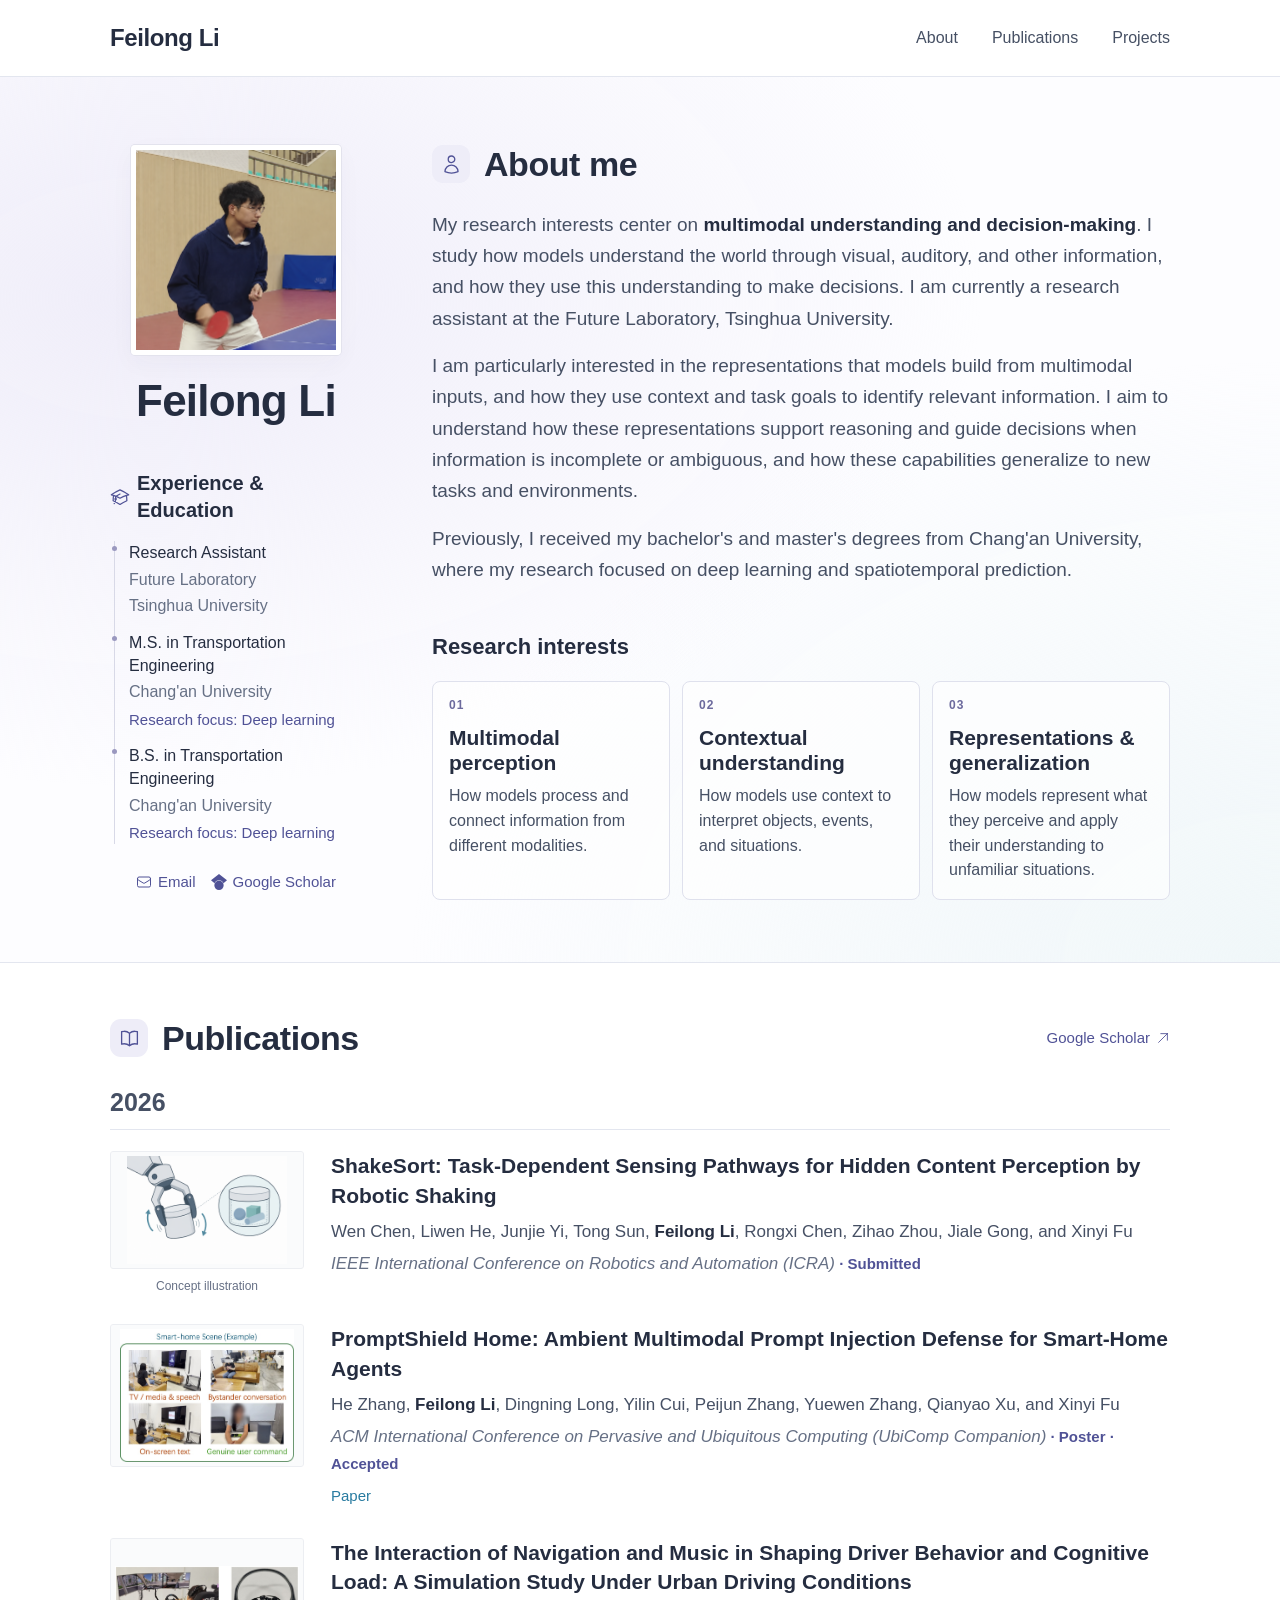
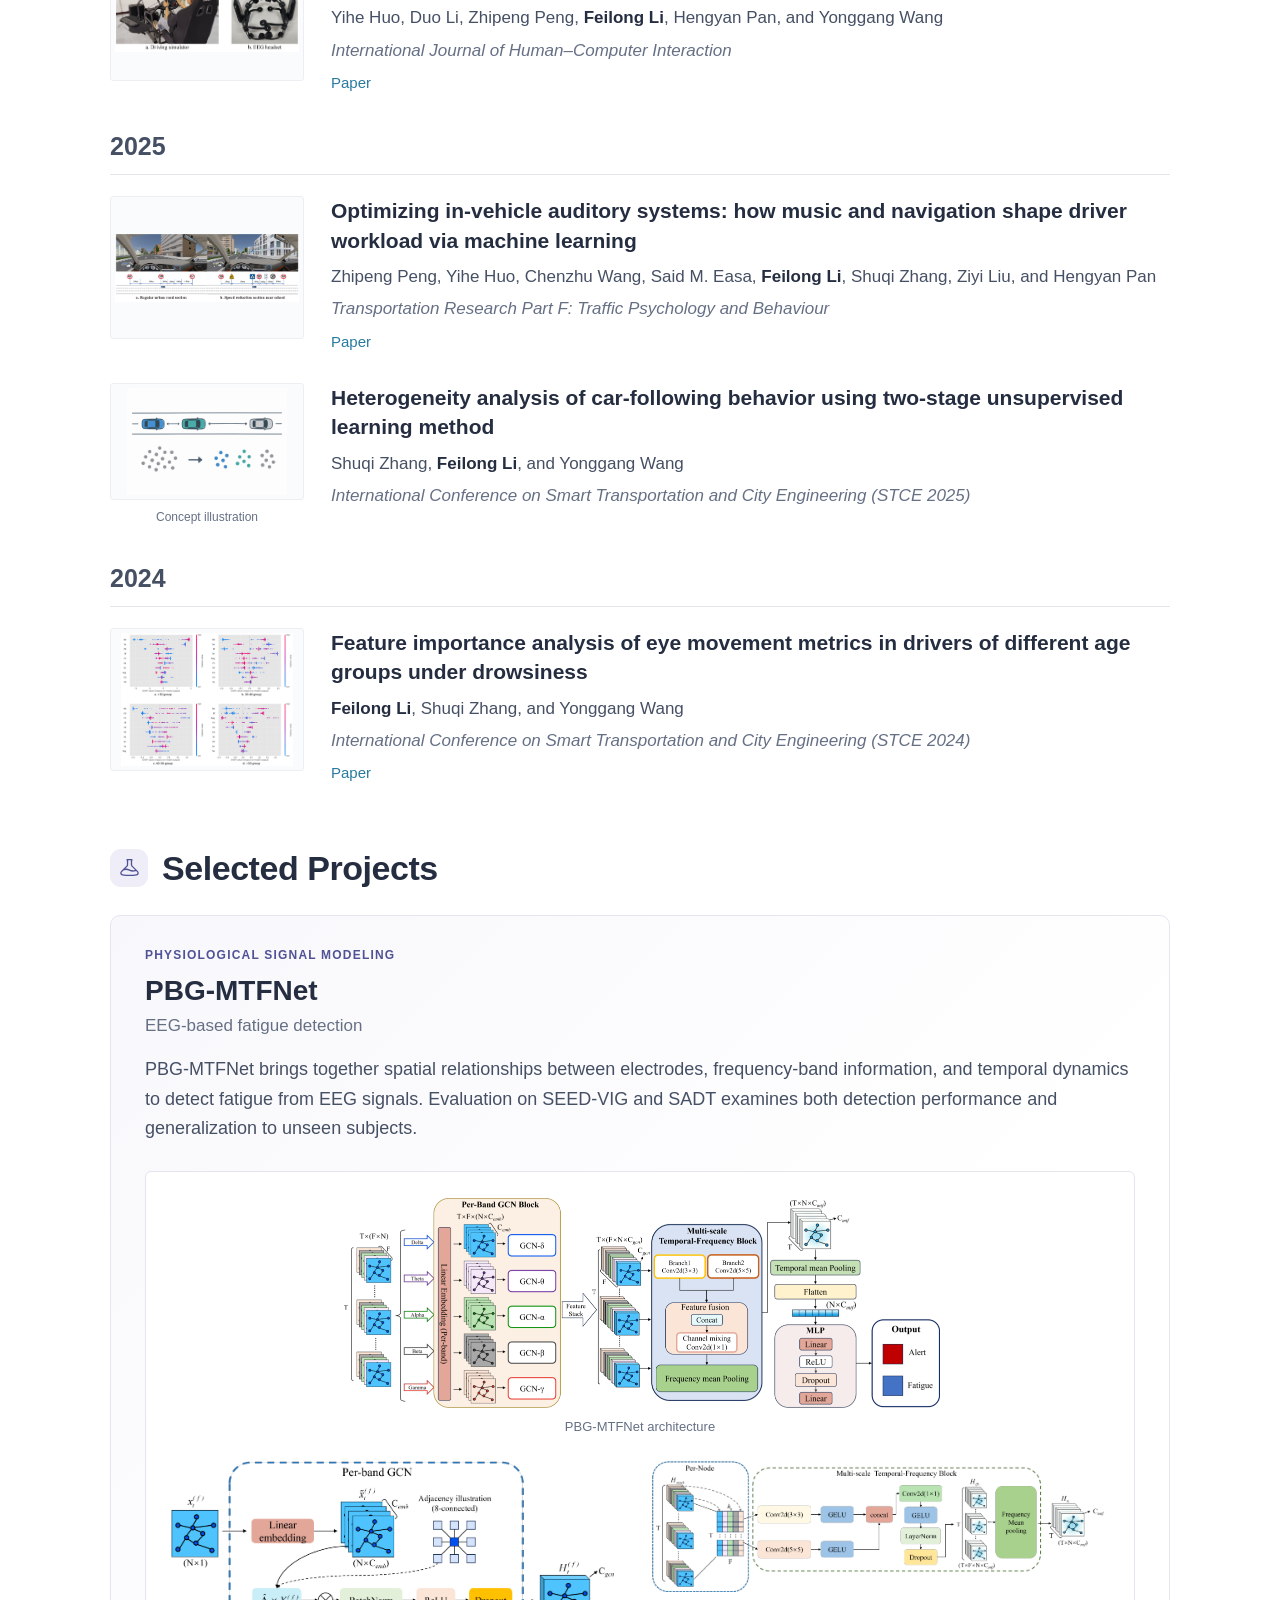
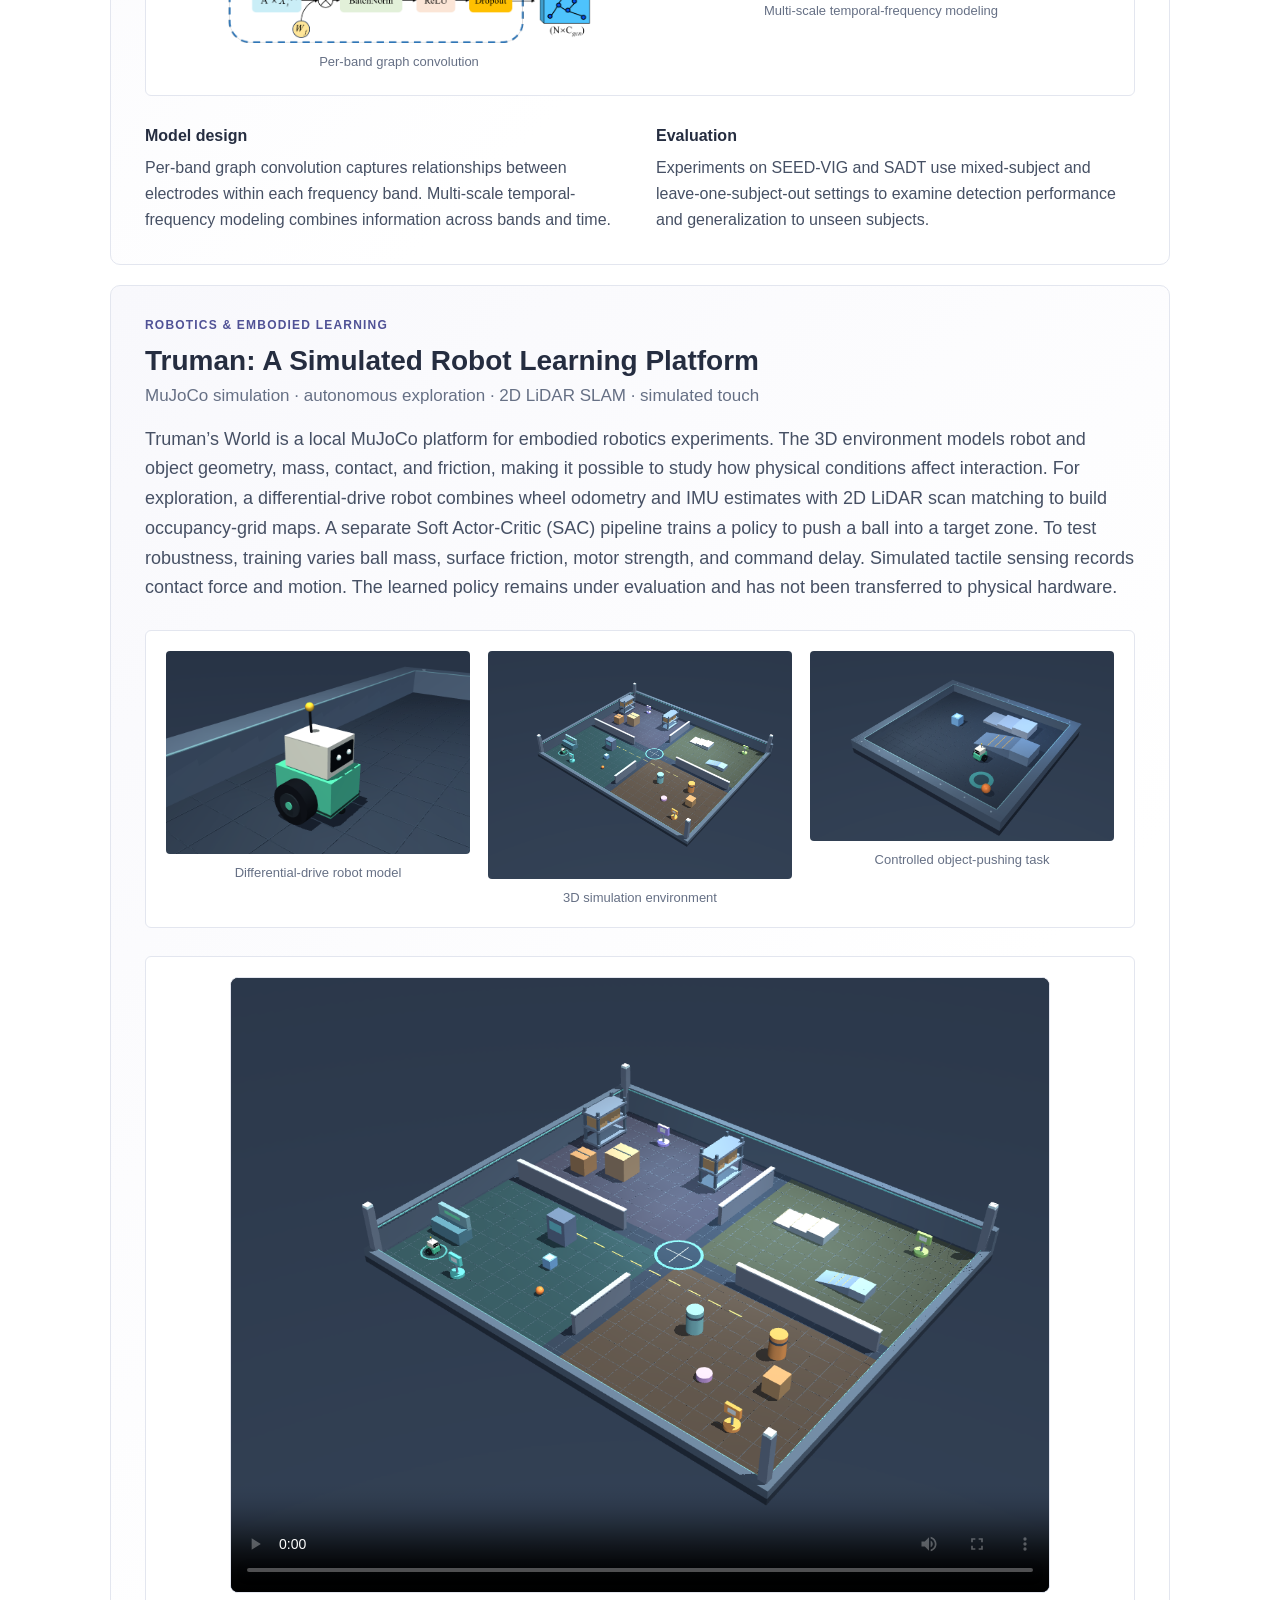
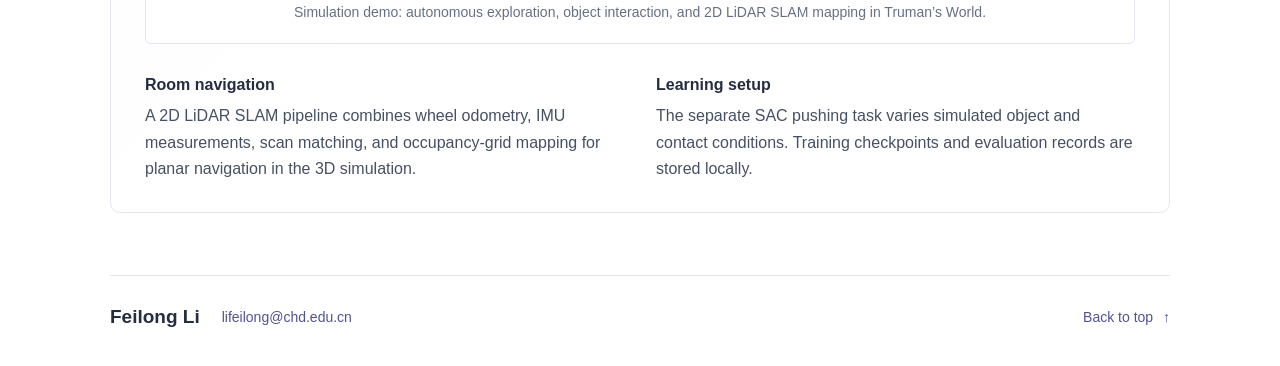
==== commit 84d5d2f7: "Focus biography on multimodal understanding and decision-making" ====
--- a/index.html
+++ b/index.html
@@ -1 +1 @@
-<!DOCTYPE html><!--2pvyuulJifglptmoeZJ_2--><html lang="en"><head><meta charSet="utf-8"/><meta name="viewport" content="width=device-width, initial-scale=1"/><link rel="preload" as="image" href="/images/feilong-table-tennis.png"/><link rel="preload" as="image" href="/images/feilong-table-tennis-plain-hoodie-v1.png"/><link rel="stylesheet" href="/_next/static/css/homepage-type-uniform-thumbnails.css" data-precedence="next"/><link rel="preload" as="script" fetchPriority="low" href="/_next/static/chunks/webpack-40b63c86a3bdd964.js"/><script src="/_next/static/chunks/9a4ec5fe-004831ba3127e0f1.js" async=""></script><script src="/_next/static/chunks/79-82cd3fcf7ed76dbf.js" async=""></script><script src="/_next/static/chunks/main-app-7c46d85db99a0c38.js" async=""></script><script src="/_next/static/chunks/191-a0aeecc5fde519fc.js" async=""></script><script src="/_next/static/chunks/app/page-ae31e593120f74a1.js" async=""></script><title>Feilong Li</title><meta name="description" content="Research Assistant at Tsinghua University. Multimodal understanding, reasoning, and human–AI interaction."/><link rel="icon" href="/icon.ico?cf3fe3e970714b18" type="image/x-icon" sizes="16x16"/><script src="/_next/static/chunks/polyfills-42372ed130431b0a.js" noModule=""></script></head><body><div hidden=""><!--$--><!--/$--></div><a href="#about" class="skip-link">Skip to content</a><div class="masthead"><nav class="masthead-inner page-width" aria-label="Main navigation"><a href="#top" class="site-name">Feilong Li</a><div class="nav-links"><a href="#about">About</a><a href="#publications">Publications</a><a href="#personal-project">Projects</a></div></nav></div><main id="top" class="academic-layout"><header class="research-profile" id="about"><div class="profile-introduction page-width"><div class="profile-identity"><div class="profile-photo"><img alt="Feilong Li playing table tennis" width="1122" height="1402" decoding="async" data-nimg="1" style="color:transparent" src="/images/feilong-table-tennis.png"/><img alt="" aria-hidden="true" width="1122" height="1402" decoding="async" data-nimg="1" class="profile-shirt-retouch" style="color:transparent" src="/images/feilong-table-tennis-plain-hoodie-v1.png"/></div><div class="profile-identity-text"><h1>Feilong Li</h1></div><section class="profile-education" id="education" aria-labelledby="education-heading"><h2 id="education-heading"><svg stroke="currentColor" fill="none" stroke-width="1.5" viewBox="0 0 24 24" aria-hidden="true" height="1em" width="1em" xmlns="http://www.w3.org/2000/svg"><path stroke-linecap="round" stroke-linejoin="round" d="M4.26 10.147a60.438 60.438 0 0 0-.491 6.347A48.62 48.62 0 0 1 12 20.904a48.62 48.62 0 0 1 8.232-4.41 60.46 60.46 0 0 0-.491-6.347m-15.482 0a50.636 50.636 0 0 0-2.658-.813A59.906 59.906 0 0 1 12 3.493a59.903 59.903 0 0 1 10.399 5.84c-.896.248-1.783.52-2.658.814m-15.482 0A50.717 50.717 0 0 1 12 13.489a50.702 50.702 0 0 1 7.74-3.342M6.75 15a.75.75 0 1 0 0-1.5.75.75 0 0 0 0 1.5Zm0 0v-3.675A55.378 55.378 0 0 1 12 8.443m-7.007 11.55A5.981 5.981 0 0 0 6.75 15.75v-1.5"></path></svg>Experience &amp; Education</h2><ul><li class="current-experience"><strong>Research Assistant</strong><span>Future Laboratory</span><span>Tsinghua University</span></li><li><strong>M.S.<!-- --> in <!-- -->Transportation Engineering</strong><span>Chang&#x27;an University</span><span class="education-focus">Research focus: <!-- -->Deep learning</span></li><li><strong>B.S.<!-- --> in <!-- -->Transportation Engineering</strong><span>Chang&#x27;an University</span><span class="education-focus">Research focus: <!-- -->Deep learning</span></li></ul></section><div class="profile-contact"><a href="mailto:lifeilong@chd.edu.cn"><svg stroke="currentColor" fill="none" stroke-width="1.5" viewBox="0 0 24 24" aria-hidden="true" height="1em" width="1em" xmlns="http://www.w3.org/2000/svg"><path stroke-linecap="round" stroke-linejoin="round" d="M21.75 6.75v10.5a2.25 2.25 0 0 1-2.25 2.25h-15a2.25 2.25 0 0 1-2.25-2.25V6.75m19.5 0A2.25 2.25 0 0 0 19.5 4.5h-15a2.25 2.25 0 0 0-2.25 2.25m19.5 0v.243a2.25 2.25 0 0 1-1.07 1.916l-7.5 4.615a2.25 2.25 0 0 1-2.36 0L3.32 8.91a2.25 2.25 0 0 1-1.07-1.916V6.75"></path></svg> Email</a><div class="profile-links"><a href="https://scholar.google.com/citations?user=r1rDoekAAAAJ&amp;hl=en" target="_blank" rel="noopener noreferrer"><svg stroke="currentColor" fill="currentColor" stroke-width="0" role="img" viewBox="0 0 24 24" aria-hidden="true" height="1em" width="1em" xmlns="http://www.w3.org/2000/svg"><path d="M5.242 13.769L0 9.5 12 0l12 9.5-5.242 4.269C17.548 11.249 14.978 9.5 12 9.5c-2.977 0-5.548 1.748-6.758 4.269zM12 10a7 7 0 1 0 0 14 7 7 0 0 0 0-14z"></path></svg> Google Scholar</a><a href="https://www.overleaf.com/project/6aab80a729216a0eccb8a966" target="_blank" rel="noopener noreferrer"><svg stroke="currentColor" fill="none" stroke-width="1.5" viewBox="0 0 24 24" aria-hidden="true" height="1em" width="1em" xmlns="http://www.w3.org/2000/svg"><path stroke-linecap="round" stroke-linejoin="round" d="M19.5 14.25v-9a2.25 2.25 0 0 0-2.25-2.25h-10.5A2.25 2.25 0 0 0 4.5 5.25v13.5A2.25 2.25 0 0 0 6.75 21h6.75M8.25 7.5h7.5M8.25 11.25h7.5M8.25 15h4.5m3.75 4.5 4.5-4.5m-4.5 0h4.5v4.5"></path></svg> CV (Overleaf)</a></div></div></div><div class="profile-overview"><h2 class="profile-heading"><span class="heading-icon"><svg stroke="currentColor" fill="none" stroke-width="1.5" viewBox="0 0 24 24" aria-hidden="true" height="1em" width="1em" xmlns="http://www.w3.org/2000/svg"><path stroke-linecap="round" stroke-linejoin="round" d="M15.75 6a3.75 3.75 0 1 1-7.5 0 3.75 3.75 0 0 1 7.5 0ZM4.501 20.118a7.5 7.5 0 0 1 14.998 0A17.933 17.933 0 0 1 12 21.75c-2.676 0-5.216-.584-7.499-1.632Z"></path></svg></span>About me</h2><div class="profile-statement"><p>My research focuses on <strong>multimodal perception and understanding</strong>, particularly how models integrate visual, auditory, and other signals to interpret real-world scenes and events. I am currently a research assistant at the Future Laboratory, Tsinghua University.</p><p>I am interested in how models connect information across modalities, build internal representations, and use context to interpret what they observe. My work examines how these representations support reasoning and decision-making, particularly when information is incomplete or ambiguous. I also study how these capabilities generalize across tasks and settings.</p><p>Previously, I received my bachelor's and master's degrees from Chang'an University, where my research focused on deep learning and spatiotemporal prediction.</p></div><div class="profile-details"><section class="research-interests" aria-labelledby="interests-heading"><h3 id="interests-heading">Research interests</h3><ul class="interest-grid"><li class="interest-card"><span class="interest-number" aria-hidden="true">01</span><div><h4>Multimodal perception</h4><p>How models process and connect information from different modalities.</p></div></li><li class="interest-card"><span class="interest-number" aria-hidden="true">02</span><div><h4>Contextual understanding</h4><p>How models use context to interpret objects, events, and situations.</p></div></li><li class="interest-card"><span class="interest-number" aria-hidden="true">03</span><div><h4>Representations &amp; generalization</h4><p>How models represent what they perceive and apply their understanding to unfamiliar situations.</p></div></li></ul></section></div></div></div></header><div class="academic-body page-width"><section id="publications" class="publications-section" aria-labelledby="publications-heading"><div class="section-header"><h2 id="publications-heading" class="section-heading"><span class="heading-icon"><svg stroke="currentColor" fill="none" stroke-width="1.5" viewBox="0 0 24 24" aria-hidden="true" height="1em" width="1em" xmlns="http://www.w3.org/2000/svg"><path stroke-linecap="round" stroke-linejoin="round" d="M12 6.042A8.967 8.967 0 0 0 6 3.75c-1.052 0-2.062.18-3 .512v14.25A8.987 8.987 0 0 1 6 18c2.305 0 4.408.867 6 2.292m0-14.25a8.966 8.966 0 0 1 6-2.292c1.052 0 2.062.18 3 .512v14.25A8.987 8.987 0 0 0 18 18a8.967 8.967 0 0 0-6 2.292m0-14.25v14.25"></path></svg></span>Publications</h2><a class="section-link" href="https://scholar.google.com/citations?user=r1rDoekAAAAJ&amp;hl=en" target="_blank" rel="noopener noreferrer">Google Scholar <svg stroke="currentColor" fill="none" stroke-width="1.5" viewBox="0 0 24 24" aria-hidden="true" height="1em" width="1em" xmlns="http://www.w3.org/2000/svg"><path stroke-linecap="round" stroke-linejoin="round" d="m4.5 19.5 15-15m0 0H8.25m11.25 0v11.25"></path></svg></a></div><div class="publication-list"><section class="publication-year-group" aria-labelledby="publications-2026"><h3 id="publications-2026" class="publication-year-heading"><time dateTime="2026">2026</time></h3><div class="publication-year-list"><article id="shakesort-publication" class="publication-entry"><div class="publication-figure"><button type="button" class="block w-full cursor-zoom-in bg-white focus-visible:outline focus-visible:outline-2 focus-visible:outline-blue-600" aria-label="Enlarge AI-generated concept illustration of a robotic gripper shaking a container to explore hidden contents; not an experimental figure" aria-haspopup="dialog"><img alt="AI-generated concept illustration of a robotic gripper shaking a container to explore hidden contents; not an experimental figure" loading="lazy" width="1920" height="1080" decoding="async" data-nimg="1" class="block w-full h-auto" style="color:transparent" src="images/shakesort-concept-v1.png"/></button><p class="publication-image-caption">Concept illustration</p></div><div class="publication-details"><h4 class="publication-title">ShakeSort: Task-Dependent Sensing Pathways for Hidden Content Perception by Robotic Shaking</h4><p class="publication-authors">Wen Chen, Liwen He, Junjie Yi, Tong Sun, <strong>Feilong Li</strong>, Rongxi Chen, Zihao Zhou, Jiale Gong, and Xinyi Fu</p><p class="publication-venue"><span class="publication-venue-name">IEEE International Conference on Robotics and Automation (ICRA)</span><span class="publication-status"> · <!-- -->Submitted</span></p></div></article><article class="publication-entry"><div class="publication-figure"><button type="button" class="block w-full cursor-zoom-in bg-white focus-visible:outline focus-visible:outline-2 focus-visible:outline-blue-600" aria-label="Enlarge Figure from PromptShield Home: Ambient Multimodal Prompt Injection Defense for Smart-Home Agents" aria-haspopup="dialog"><img alt="Figure from PromptShield Home: Ambient Multimodal Prompt Injection Defense for Smart-Home Agents" loading="lazy" width="1920" height="1080" decoding="async" data-nimg="1" class="block w-full h-auto" style="color:transparent" src="images/promptshield-scenarios.jpg"/></button></div><div class="publication-details"><h4 class="publication-title"><a href="https://arxiv.org/abs/2608.05495" target="_blank" rel="noopener noreferrer">PromptShield Home: Ambient Multimodal Prompt Injection Defense for Smart-Home Agents</a></h4><p class="publication-authors">He Zhang, <strong>Feilong Li</strong>, Dingning Long, Yilin Cui, Peijun Zhang, Yuewen Zhang, Qianyao Xu, and Xinyi Fu</p><p class="publication-venue"><span class="publication-venue-name">ACM International Conference on Pervasive and Ubiquitous Computing (UbiComp Companion)</span><span class="publication-status"> · <!-- -->Poster · Accepted</span></p><div class="publication-links"><a href="https://arxiv.org/abs/2608.05495" target="_blank" rel="noopener noreferrer">Paper</a></div></div></article><article class="publication-entry"><div class="publication-figure"><button type="button" class="block w-full cursor-zoom-in bg-white focus-visible:outline focus-visible:outline-2 focus-visible:outline-blue-600" aria-label="Enlarge Figure from The Interaction of Navigation and Music in Shaping Driver Behavior and Cognitive Load: A Simulation Study Under Urban Driving Conditions" aria-haspopup="dialog"><img alt="Figure from The Interaction of Navigation and Music in Shaping Driver Behavior and Cognitive Load: A Simulation Study Under Urban Driving Conditions" loading="lazy" width="1920" height="1080" decoding="async" data-nimg="1" class="block w-full h-auto" style="color:transparent" src="images/ijhci-experiment-setup.png"/></button></div><div class="publication-details"><h4 class="publication-title"><a href="https://doi.org/10.1080/10447318.2026.2622586" target="_blank" rel="noopener noreferrer">The Interaction of Navigation and Music in Shaping Driver Behavior and Cognitive Load: A Simulation Study Under Urban Driving Conditions</a></h4><p class="publication-authors">Yihe Huo, Duo Li, Zhipeng Peng, <strong>Feilong Li</strong>, Hengyan Pan, and Yonggang Wang</p><p class="publication-venue"><span class="publication-venue-name">International Journal of Human–Computer Interaction</span></p><div class="publication-links"><a href="https://doi.org/10.1080/10447318.2026.2622586" target="_blank" rel="noopener noreferrer">Paper</a></div></div></article></div></section><section class="publication-year-group" aria-labelledby="publications-2025"><h3 id="publications-2025" class="publication-year-heading"><time dateTime="2025">2025</time></h3><div class="publication-year-list"><article class="publication-entry"><div class="publication-figure"><button type="button" class="block w-full cursor-zoom-in bg-white focus-visible:outline focus-visible:outline-2 focus-visible:outline-blue-600" aria-label="Enlarge Figure from Optimizing in-vehicle auditory systems: how music and navigation shape driver workload via machine learning" aria-haspopup="dialog"><img alt="Figure from Optimizing in-vehicle auditory systems: how music and navigation shape driver workload via machine learning" loading="lazy" width="1920" height="1080" decoding="async" data-nimg="1" class="block w-full h-auto" style="color:transparent" src="images/trf-driving-scenarios.png"/></button></div><div class="publication-details"><h4 class="publication-title"><a href="https://doi.org/10.1016/j.trf.2025.103349" target="_blank" rel="noopener noreferrer">Optimizing in-vehicle auditory systems: how music and navigation shape driver workload via machine learning</a></h4><p class="publication-authors">Zhipeng Peng, Yihe Huo, Chenzhu Wang, Said M. Easa, <strong>Feilong Li</strong>, Shuqi Zhang, Ziyi Liu, and Hengyan Pan</p><p class="publication-venue"><span class="publication-venue-name">Transportation Research Part F: Traffic Psychology and Behaviour</span></p><div class="publication-links"><a href="https://doi.org/10.1016/j.trf.2025.103349" target="_blank" rel="noopener noreferrer">Paper</a></div></div></article><article class="publication-entry"><div class="publication-figure"><button type="button" class="block w-full cursor-zoom-in bg-white focus-visible:outline focus-visible:outline-2 focus-visible:outline-blue-600" aria-label="Enlarge AI-generated concept illustration of car-following headways and grouping behavior; not an experimental figure" aria-haspopup="dialog"><img alt="AI-generated concept illustration of car-following headways and grouping behavior; not an experimental figure" loading="lazy" width="1920" height="1080" decoding="async" data-nimg="1" class="block w-full h-auto" style="color:transparent" src="images/car-following-concept-v1.png"/></button><p class="publication-image-caption">Concept illustration</p></div><div class="publication-details"><h4 class="publication-title"><a href="https://eurekamag.com/research/074/007/074007996.php" target="_blank" rel="noopener noreferrer" style="display:block">Heterogeneity analysis of car-following behavior using two-stage unsupervised learning method</a></h4><p class="publication-authors">Shuqi Zhang, <strong>Feilong Li</strong>, and Yonggang Wang</p><p class="publication-venue"><span class="publication-venue-name">International Conference on Smart Transportation and City Engineering (STCE 2025)</span></p></div></article></div></section><section class="publication-year-group" aria-labelledby="publications-2024"><h3 id="publications-2024" class="publication-year-heading"><time dateTime="2024">2024</time></h3><div class="publication-year-list"><article class="publication-entry"><div class="publication-figure"><button type="button" class="block w-full cursor-zoom-in bg-white focus-visible:outline focus-visible:outline-2 focus-visible:outline-blue-600" aria-label="Enlarge combined eye movement SHAP plots for STCE 2024" aria-haspopup="dialog"><img alt="Combined eye movement SHAP plots for STCE 2024" loading="lazy" width="408" height="316" decoding="async" data-nimg="1" class="block w-full h-auto" style="color:transparent" src="images/eye-movement-shap-combined.png"/></button></div><div class="publication-details"><h4 class="publication-title"><a href="https://doi.org/10.1117/12.3061254" target="_blank" rel="noopener noreferrer">Feature importance analysis of eye movement metrics in drivers of different age groups under drowsiness</a></h4><p class="publication-authors"><strong>Feilong Li</strong>, Shuqi Zhang, and Yonggang Wang</p><p class="publication-venue"><span class="publication-venue-name">International Conference on Smart Transportation and City Engineering (STCE 2024)</span></p><div class="publication-links"><a href="https://doi.org/10.1117/12.3061254" target="_blank" rel="noopener noreferrer">Paper</a></div></div></article></div></section></div></section><section id="personal-project" class="project-section" aria-labelledby="personal-project-heading"><h2 id="personal-project-heading" class="section-heading"><span class="heading-icon"><svg stroke="currentColor" fill="none" stroke-width="1.5" viewBox="0 0 24 24" aria-hidden="true" height="1em" width="1em" xmlns="http://www.w3.org/2000/svg"><path stroke-linecap="round" stroke-linejoin="round" d="M9.75 3.104v5.714a2.25 2.25 0 0 1-.659 1.591L5 14.5M9.75 3.104c-.251.023-.501.05-.75.082m.75-.082a24.301 24.301 0 0 1 4.5 0m0 0v5.714c0 .597.237 1.17.659 1.591L19.8 15.3M14.25 3.104c.251.023.501.05.75.082M19.8 15.3l-1.57.393A9.065 9.065 0 0 1 12 15a9.065 9.065 0 0 0-6.23-.693L5 14.5m14.8.8 1.402 1.402c1.232 1.232.65 3.318-1.067 3.611A48.309 48.309 0 0 1 12 21c-2.773 0-5.491-.235-8.135-.687-1.718-.293-2.3-2.379-1.067-3.61L5 14.5"></path></svg></span>Selected Projects</h2><div class="selected-project-list"><article id="pbg-mtfnet" class="personal-project" aria-labelledby="pbg-mtfnet-heading"><div class="project-summary"><small class="section-kicker">Physiological signal modeling</small><div class="project-title-row"><h3 id="pbg-mtfnet-heading">PBG-MTFNet</h3></div><p class="project-subtitle">EEG-based fatigue detection</p><p class="project-description">PBG-MTFNet brings together spatial relationships between electrodes, frequency-band information, and temporal dynamics to detect fatigue from EEG signals. Evaluation on SEED-VIG and SADT examines both detection performance and generalization to unseen subjects.</p></div><div class="project-methods"><div class="project-gallery"><figure class="project-figure project-architecture"><button type="button" class="block w-full cursor-zoom-in bg-white focus-visible:outline focus-visible:outline-2 focus-visible:outline-blue-600" aria-label="Enlarge PBG-MTFNet architecture" aria-haspopup="dialog"><img alt="PBG-MTFNet architecture" loading="lazy" width="1200" height="427" decoding="async" data-nimg="1" class="block w-full h-auto" style="color:transparent" src="images/pbg-architecture.png"/></button><figcaption>PBG-MTFNet architecture</figcaption></figure><figure class="project-figure"><button type="button" class="block w-full cursor-zoom-in bg-white focus-visible:outline focus-visible:outline-2 focus-visible:outline-blue-600" aria-label="Enlarge Per-band graph convolution" aria-haspopup="dialog"><img alt="Per-band graph convolution" loading="lazy" width="1100" height="438" decoding="async" data-nimg="1" class="block w-full h-auto" style="color:transparent" src="images/pbg-per-band-gcn.png"/></button><figcaption>Per-band graph convolution</figcaption></figure><figure class="project-figure"><button type="button" class="block w-full cursor-zoom-in bg-white focus-visible:outline focus-visible:outline-2 focus-visible:outline-blue-600" aria-label="Enlarge Multi-scale temporal-frequency modeling" aria-haspopup="dialog"><img alt="Multi-scale temporal-frequency modeling" loading="lazy" width="1100" height="318" decoding="async" data-nimg="1" class="block w-full h-auto" style="color:transparent" src="images/pbg-temporal-frequency.png"/></button><figcaption>Multi-scale temporal-frequency modeling</figcaption></figure></div><dl class="project-details"><div><dt>Model design</dt><dd>Per-band graph convolution captures relationships between electrodes within each frequency band. Multi-scale temporal-frequency modeling combines information across bands and time.</dd></div><div><dt>Evaluation</dt><dd>Experiments on SEED-VIG and SADT use mixed-subject and leave-one-subject-out settings to examine detection performance and generalization to unseen subjects.</dd></div></dl></div></article><article id="truman-robot" class="personal-project" aria-labelledby="truman-robot-heading"><div class="project-summary"><small class="section-kicker">Robotics &amp; embodied learning</small><div class="project-title-row"><h3 id="truman-robot-heading">Truman: A Simulated Robot Learning Platform</h3></div><p class="project-subtitle">MuJoCo simulation · autonomous exploration · 2D LiDAR SLAM · simulated touch</p><p class="project-description">Truman’s World is a local MuJoCo platform for embodied robotics experiments. The 3D environment models robot and object geometry, mass, contact, and friction, making it possible to study how physical conditions affect interaction. For exploration, a differential-drive robot combines wheel odometry and IMU estimates with 2D LiDAR scan matching to build occupancy-grid maps. A separate Soft Actor-Critic (SAC) pipeline trains a policy to push a ball into a target zone. To test robustness, training varies ball mass, surface friction, motor strength, and command delay. Simulated tactile sensing records contact force and motion. The learned policy remains under evaluation and has not been transferred to physical hardware.</p></div><div class="project-methods"><div class="project-gallery"><figure class="project-figure project-architecture"><button type="button" class="block w-full cursor-zoom-in bg-white focus-visible:outline focus-visible:outline-2 focus-visible:outline-blue-600" aria-label="Enlarge Differential-drive robot model" aria-haspopup="dialog"><img alt="Differential-drive robot model" loading="lazy" width="840" height="560" decoding="async" data-nimg="1" class="block w-full h-auto" style="color:transparent" src="images/truman-robot-body.png"/></button><figcaption>Differential-drive robot model</figcaption></figure><figure class="project-figure"><button type="button" class="block w-full cursor-zoom-in bg-white focus-visible:outline focus-visible:outline-2 focus-visible:outline-blue-600" aria-label="Enlarge 3D simulation environment" aria-haspopup="dialog"><img alt="3D simulation environment" loading="lazy" width="1200" height="900" decoding="async" data-nimg="1" class="block w-full h-auto" style="color:transparent" src="images/truman-simulation-room.png"/></button><figcaption>3D simulation environment</figcaption></figure><figure class="project-figure"><button type="button" class="block w-full cursor-zoom-in bg-white focus-visible:outline focus-visible:outline-2 focus-visible:outline-blue-600" aria-label="Enlarge Controlled object-pushing task" aria-haspopup="dialog"><img alt="Controlled object-pushing task" loading="lazy" width="960" height="600" decoding="async" data-nimg="1" class="block w-full h-auto" style="color:transparent" src="images/truman-learning-task.png"/></button><figcaption>Controlled object-pushing task</figcaption></figure></div><figure class="project-video"><video controls="" playsInline="" preload="metadata" poster="/images/truman-simulation-room.png"><source src="/videos/truman-simulation-demo.mp4" type="video/mp4"/>Your browser does not support embedded videos.</video><figcaption>Simulation demo: autonomous exploration, object interaction, and 2D LiDAR SLAM mapping in Truman’s World.</figcaption></figure><dl class="project-details"><div><dt>Room navigation</dt><dd>A 2D LiDAR SLAM pipeline combines wheel odometry, IMU measurements, scan matching, and occupancy-grid mapping for planar navigation in the 3D simulation.</dd></div><div><dt>Learning setup</dt><dd>The separate SAC pushing task varies simulated object and contact conditions. Training checkpoints and evaluation records are stored locally.</dd></div></dl></div></article></div></section><footer class="site-footer"><div><span class="footer-name">Feilong Li</span><a href="mailto:lifeilong@chd.edu.cn">lifeilong@chd.edu.cn</a></div><a href="#top">Back to top <span aria-hidden="true">↑</span></a></footer></div></main><!--$--><!--/$--><script src="/_next/static/chunks/webpack-40b63c86a3bdd964.js" id="_R_" async=""></script><script>(self.__next_f=self.__next_f||[]).push([0])</script><script>self.__next_f.push([1,"1:\"$Sreact.fragment\"\n2:I[7398,[],\"\"]\n3:I[7596,[],\"\"]\n4:I[7244,[\"191\",\"static/chunks/191-a0aeecc5fde519fc.js\",\"974\",\"static/chunks/app/page-ae31e593120f74a1.js\"],\"Image\"]\nb:I[6718,[],\"\"]\n:HL[\"/_next/static/css/homepage-type-48d4335.css\",\"style\"]\n"])</script><script>self.__next_f.push([1,"0:{\"P\":null,\"b\":\"2pvyuulJifglptmoeZJ-2\",\"p\":\"\",\"c\":[\"\",\"\"],\"i\":false,\"f\":[[[\"\",{\"children\":[\"__PAGE__\",{}]},\"$undefined\",\"$undefined\",true],[\"\",[\"$\",\"$1\",\"c\",{\"children\":[[[\"$\",\"link\",\"0\",{\"rel\":\"stylesheet\",\"href\":\"/_next/static/css/homepage-type-48d4335.css\",\"precedence\":\"next\",\"crossOrigin\":\"$undefined\",\"nonce\":\"$undefined\"}]],[\"$\",\"html\",null,{\"lang\":\"en\",\"children\":[\"$\",\"body\",null,{\"children\":[\"$\",\"$L2\",null,{\"parallelRouterKey\":\"children\",\"error\":\"$undefined\",\"errorStyles\":\"$undefined\",\"errorScripts\":\"$undefined\",\"template\":[\"$\",\"$L3\",null,{}],\"templateStyles\":\"$undefined\",\"templateScripts\":\"$undefined\",\"notFound\":[[[\"$\",\"title\",null,{\"children\":\"404: This page could not be found.\"}],[\"$\",\"div\",null,{\"style\":{\"fontFamily\":\"system-ui,\\\"Segoe UI\\\",Roboto,Helvetica,Arial,sans-serif,\\\"Apple Color Emoji\\\",\\\"Segoe UI Emoji\\\"\",\"height\":\"100vh\",\"textAlign\":\"center\",\"display\":\"flex\",\"flexDirection\":\"column\",\"alignItems\":\"center\",\"justifyContent\":\"center\"},\"children\":[\"$\",\"div\",null,{\"children\":[[\"$\",\"style\",null,{\"dangerouslySetInnerHTML\":{\"__html\":\"body{color:#000;background:#fff;margin:0}.next-error-h1{border-right:1px solid rgba(0,0,0,.3)}@media (prefers-color-scheme:dark){body{color:#fff;background:#000}.next-error-h1{border-right:1px solid rgba(255,255,255,.3)}}\"}}],[\"$\",\"h1\",null,{\"className\":\"next-error-h1\",\"style\":{\"display\":\"inline-block\",\"margin\":\"0 20px 0 0\",\"padding\":\"0 23px 0 0\",\"fontSize\":24,\"fontWeight\":500,\"verticalAlign\":\"top\",\"lineHeight\":\"49px\"},\"children\":404}],[\"$\",\"div\",null,{\"style\":{\"display\":\"inline-block\"},\"children\":[\"$\",\"h2\",null,{\"style\":{\"fontSize\":14,\"fontWeight\":400,\"lineHeight\":\"49px\",\"margin\":0},\"children\":\"This page could not be found.\"}]}]]}]}]],[]],\"forbidden\":\"$undefined\",\"unauthorized\":\"$undefined\"}]}]}]]}],{\"children\":[\"__PAGE__\",[\"$\",\"$1\",\"c\",{\"children\":[[[\"$\",\"a\",null,{\"href\":\"#about\",\"className\":\"skip-link\",\"children\":\"Skip to content\"}],[\"$\",\"div\",null,{\"className\":\"masthead\",\"children\":[\"$\",\"nav\",null,{\"className\":\"masthead-inner page-width\",\"aria-label\":\"Main navigation\",\"children\":[[\"$\",\"a\",null,{\"href\":\"#top\",\"className\":\"site-name\",\"children\":\"Feilong Li\"}],[\"$\",\"div\",null,{\"className\":\"nav-links\",\"children\":[[\"$\",\"a\",null,{\"href\":\"#about\",\"children\":\"About\"}],[\"$\",\"a\",null,{\"href\":\"#publications\",\"children\":\"Publications\"}],[\"$\",\"a\",null,{\"href\":\"#personal-project\",\"children\":\"Projects\"}]]}]]}]}],[\"$\",\"main\",null,{\"id\":\"top\",\"className\":\"academic-layout\",\"children\":[[\"$\",\"header\",null,{\"className\":\"research-profile\",\"id\":\"about\",\"children\":[\"$\",\"div\",null,{\"className\":\"profile-introduction page-width\",\"children\":[[\"$\",\"div\",null,{\"className\":\"profile-identity\",\"children\":[[\"$\",\"div\",null,{\"className\":\"profile-photo\",\"children\":[[\"$\",\"$L4\",null,{\"src\":\"/images/feilong-table-tennis.png\",\"alt\":\"Feilong Li playing table tennis\",\"width\":1122,\"height\":1402,\"sizes\":\"432px\",\"priority\":true,\"unoptimized\":true}],[\"$\",\"$L4\",null,{\"className\":\"profile-shirt-retouch\",\"src\":\"/images/feilong-table-tennis-plain-hoodie-v1.png\",\"alt\":\"\",\"aria-hidden\":\"true\",\"width\":1122,\"height\":1402,\"sizes\":\"432px\",\"priority\":true,\"unoptimized\":true}]]}],[\"$\",\"div\",null,{\"className\":\"profile-identity-text\",\"children\":[\"$\",\"h1\",null,{\"children\":\"Feilong Li\"}]}],[\"$\",\"section\",null,{\"className\":\"profile-education\",\"id\":\"education\",\"aria-labelledby\":\"education-heading\",\"children\":[[\"$\",\"h2\",null,{\"id\":\"education-heading\",\"children\":[[\"$\",\"svg\",null,{\"stroke\":\"currentColor\",\"fill\":\"none\",\"strokeWidth\":\"1.5\",\"viewBox\":\"0 0 24 24\",\"aria-hidden\":\"true\",\"children\":[\"$undefined\",[[\"$\",\"path\",\"0\",{\"strokeLinecap\":\"round\",\"strokeLinejoin\":\"round\",\"d\":\"M4.26 10.147a60.438 60.438 0 0 0-.491 6.347A48.62 48.62 0 0 1 12 20.904a48.62 48.62 0 0 1 8.232-4.41 60.46 60.46 0 0 0-.491-6.347m-15.482 0a50.636 50.636 0 0 0-2.658-.813A59.906 59.906 0 0 1 12 3.493a59.903 59.903 0 0 1 10.399 5.84c-.896.248-1.783.52-2.658.814m-15.482 0A50.717 50.717 0 0 1 12 13.489a50.702 50.702 0 0 1 7.74-3.342M6.75 15a.75.75 0 1 0 0-1.5.75.75 0 0 0 0 1.5Zm0 0v-3.675A55.378 55.378 0 0 1 12 8.443m-7.007 11.55A5.981 5.981 0 0 0 6.75 15.75v-1.5\",\"children\":[]}]]],\"className\":\"$undefined\",\"style\":{\"color\":\"$undefined\"},\"height\":\"1em\",\"width\":\"1em\",\"xmlns\":\"http://www.w3.org/2000/svg\"}],\"Experience \u0026 Education\"]}],[\"$\",\"ul\",null,{\"children\":[[\"$\",\"li\",null,{\"className\":\"current-experience\",\"children\":[[\"$\",\"strong\",null,{\"children\":\"Research Assistant\"}],[\"$\",\"span\",null,{\"children\":\"Future Laboratory\"}],[\"$\",\"span\",null,{\"children\":\"Tsinghua University\"}]]}],[[\"$\",\"li\",\"MS\",{\"children\":[[\"$\",\"strong\",null,{\"children\":[\"M.S.\",\" in \",\"Transportation Engineering\"]}],[\"$\",\"span\",null,{\"children\":\"Chang'an University\"}],[\"$\",\"span\",null,{\"className\":\"education-focus\",\"children\":[\"Research focus: \",\"Deep learning\"]}]]}],\"$L5\"]]}]]}],\"$L6\"]}],\"$L7\"]}]}],\"$L8\"]}]],null,\"$L9\"]}],{},null,false]},null,false],\"$La\",false]],\"m\":\"$undefined\",\"G\":[\"$b\",[]],\"s\":false,\"S\":true}\n"])</script><script>self.__next_f.push([1,"c:I[5263,[\"191\",\"static/chunks/191-a0aeecc5fde519fc.js\",\"974\",\"static/chunks/app/page-ae31e593120f74a1.js\"],\"default\"]\n15:I[4559,[],\"OutletBoundary\"]\n17:I[4110,[],\"AsyncMetadataOutlet\"]\n19:I[4559,[],\"ViewportBoundary\"]\n1b:I[4559,[],\"MetadataBoundary\"]\n1c:\"$Sreact.suspense\"\n5:[\"$\",\"li\",\"BS\",{\"children\":[[\"$\",\"strong\",null,{\"children\":[\"B.S.\",\" in \",\"Transportation Engineering\"]}],[\"$\",\"span\",null,{\"children\":\"Chang'an University\"}],[\"$\",\"span\",null,{\"className\":\"education-focus\",\"children\":[\"Research focus: \",\"Deep learning\"]}]]}]\n"])</script><script>self.__next_f.push([1,"6:[\"$\",\"div\",null,{\"className\":\"profile-contact\",\"children\":[[\"$\",\"a\",null,{\"href\":\"mailto:lifeilong@chd.edu.cn\",\"children\":[[\"$\",\"svg\",null,{\"stroke\":\"currentColor\",\"fill\":\"none\",\"strokeWidth\":\"1.5\",\"viewBox\":\"0 0 24 24\",\"aria-hidden\":\"true\",\"children\":[\"$undefined\",[[\"$\",\"path\",\"0\",{\"strokeLinecap\":\"round\",\"strokeLinejoin\":\"round\",\"d\":\"M21.75 6.75v10.5a2.25 2.25 0 0 1-2.25 2.25h-15a2.25 2.25 0 0 1-2.25-2.25V6.75m19.5 0A2.25 2.25 0 0 0 19.5 4.5h-15a2.25 2.25 0 0 0-2.25 2.25m19.5 0v.243a2.25 2.25 0 0 1-1.07 1.916l-7.5 4.615a2.25 2.25 0 0 1-2.36 0L3.32 8.91a2.25 2.25 0 0 1-1.07-1.916V6.75\",\"children\":[]}]]],\"className\":\"$undefined\",\"style\":{\"color\":\"$undefined\"},\"height\":\"1em\",\"width\":\"1em\",\"xmlns\":\"http://www.w3.org/2000/svg\"}],\" Email\"]}],[\"$\",\"div\",null,{\"className\":\"profile-links\",\"children\":[\"$\",\"a\",null,{\"href\":\"https://scholar.google.com/citations?user=r1rDoekAAAAJ\u0026hl=en\",\"target\":\"_blank\",\"rel\":\"noopener noreferrer\",\"children\":[[\"$\",\"svg\",null,{\"stroke\":\"currentColor\",\"fill\":\"currentColor\",\"strokeWidth\":\"0\",\"role\":\"img\",\"viewBox\":\"0 0 24 24\",\"aria-hidden\":\"true\",\"children\":[\"$undefined\",[[\"$\",\"path\",\"0\",{\"d\":\"M5.242 13.769L0 9.5 12 0l12 9.5-5.242 4.269C17.548 11.249 14.978 9.5 12 9.5c-2.977 0-5.548 1.748-6.758 4.269zM12 10a7 7 0 1 0 0 14 7 7 0 0 0 0-14z\",\"children\":[]}]]],\"className\":\"$undefined\",\"style\":{\"color\":\"$undefined\"},\"height\":\"1em\",\"width\":\"1em\",\"xmlns\":\"http://www.w3.org/2000/svg\"}],\" Google Scholar\"]}]}]]}]\n"])</script><script>self.__next_f.push([1,"7:[\"$\",\"div\",null,{\"className\":\"profile-overview\",\"children\":[[\"$\",\"h2\",null,{\"className\":\"profile-heading\",\"children\":[[\"$\",\"span\",null,{\"className\":\"heading-icon\",\"children\":[\"$\",\"svg\",null,{\"stroke\":\"currentColor\",\"fill\":\"none\",\"strokeWidth\":\"1.5\",\"viewBox\":\"0 0 24 24\",\"aria-hidden\":\"true\",\"children\":[\"$undefined\",[[\"$\",\"path\",\"0\",{\"strokeLinecap\":\"round\",\"strokeLinejoin\":\"round\",\"d\":\"M15.75 6a3.75 3.75 0 1 1-7.5 0 3.75 3.75 0 0 1 7.5 0ZM4.501 20.118a7.5 7.5 0 0 1 14.998 0A17.933 17.933 0 0 1 12 21.75c-2.676 0-5.216-.584-7.499-1.632Z\",\"children\":[]}]]],\"className\":\"$undefined\",\"style\":{\"color\":\"$undefined\"},\"height\":\"1em\",\"width\":\"1em\",\"xmlns\":\"http://www.w3.org/2000/svg\"}]}],\"About me\"]}],[\"$\",\"div\",null,{\"className\":\"profile-statement\",\"children\":[[\"$\",\"p\",null,{\"children\":[\"My research focuses on \",[\"$\",\"strong\",null,{\"children\":\"multimodal perception and understanding\"}],\", particularly how models integrate visual, auditory, and other signals to interpret real-world scenes and events. I am currently a research assistant at the Future Laboratory, Tsinghua University.\"]}],[\"$\",\"p\",null,{\"children\":\"I am interested in how models connect information across modalities, build internal representations, and use context to interpret what they observe. My work examines how these representations support reasoning and decision-making, particularly when information is incomplete or ambiguous. I also study how these capabilities generalize across tasks and settings.\"}],[\"$\",\"p\",null,{\"children\":\"Previously, I received my bachelor's and master's degrees from Chang'an University, where my research focused on deep learning and spatiotemporal prediction.\"}]]}],[\"$\",\"div\",null,{\"className\":\"profile-details\",\"children\":[\"$\",\"section\",null,{\"className\":\"research-interests\",\"aria-labelledby\":\"interests-heading\",\"children\":[[\"$\",\"h3\",null,{\"id\":\"interests-heading\",\"children\":\"Research interests\"}],[\"$\",\"ul\",null,{\"className\":\"interest-grid\",\"children\":[[\"$\",\"li\",null,{\"className\":\"interest-card\",\"children\":[[\"$\",\"span\",null,{\"className\":\"interest-number\",\"aria-hidden\":\"true\",\"children\":\"01\"}],[\"$\",\"div\",null,{\"children\":[[\"$\",\"h4\",null,{\"children\":\"Multimodal perception\"}],[\"$\",\"p\",null,{\"children\":\"How models process and connect information from different modalities.\"}]]}]]}],[\"$\",\"li\",null,{\"className\":\"interest-card\",\"children\":[[\"$\",\"span\",null,{\"className\":\"interest-number\",\"aria-hidden\":\"true\",\"children\":\"02\"}],[\"$\",\"div\",null,{\"children\":[[\"$\",\"h4\",null,{\"children\":\"Contextual understanding\"}],[\"$\",\"p\",null,{\"children\":\"How models use context to interpret objects, events, and situations.\"}]]}]]}],[\"$\",\"li\",null,{\"className\":\"interest-card\",\"children\":[[\"$\",\"span\",null,{\"className\":\"interest-number\",\"aria-hidden\":\"true\",\"children\":\"03\"}],[\"$\",\"div\",null,{\"children\":[[\"$\",\"h4\",null,{\"children\":\"Representations \u0026 generalization\"}],[\"$\",\"p\",null,{\"children\":\"How models represent what they perceive and apply their understanding to unfamiliar situations.\"}]]}]]}]]}]]}]}]]}]\n"])</script><script>self.__next_f.push([1,"8:[\"$\",\"div\",null,{\"className\":\"academic-body page-width\",\"children\":[[\"$\",\"section\",null,{\"id\":\"publications\",\"className\":\"publications-section\",\"aria-labelledby\":\"publications-heading\",\"children\":[[\"$\",\"div\",null,{\"className\":\"section-header\",\"children\":[[\"$\",\"h2\",null,{\"id\":\"publications-heading\",\"className\":\"section-heading\",\"children\":[[\"$\",\"span\",null,{\"className\":\"heading-icon\",\"children\":[\"$\",\"svg\",null,{\"stroke\":\"currentColor\",\"fill\":\"none\",\"strokeWidth\":\"1.5\",\"viewBox\":\"0 0 24 24\",\"aria-hidden\":\"true\",\"children\":[\"$undefined\",[[\"$\",\"path\",\"0\",{\"strokeLinecap\":\"round\",\"strokeLinejoin\":\"round\",\"d\":\"M12 6.042A8.967 8.967 0 0 0 6 3.75c-1.052 0-2.062.18-3 .512v14.25A8.987 8.987 0 0 1 6 18c2.305 0 4.408.867 6 2.292m0-14.25a8.966 8.966 0 0 1 6-2.292c1.052 0 2.062.18 3 .512v14.25A8.987 8.987 0 0 0 18 18a8.967 8.967 0 0 0-6 2.292m0-14.25v14.25\",\"children\":[]}]]],\"className\":\"$undefined\",\"style\":{\"color\":\"$undefined\"},\"height\":\"1em\",\"width\":\"1em\",\"xmlns\":\"http://www.w3.org/2000/svg\"}]}],\"Publications\"]}],[\"$\",\"a\",null,{\"className\":\"section-link\",\"href\":\"https://scholar.google.com/citations?user=r1rDoekAAAAJ\u0026hl=en\",\"target\":\"_blank\",\"rel\":\"noopener noreferrer\",\"children\":[\"Google Scholar \",[\"$\",\"svg\",null,{\"stroke\":\"currentColor\",\"fill\":\"none\",\"strokeWidth\":\"1.5\",\"viewBox\":\"0 0 24 24\",\"aria-hidden\":\"true\",\"children\":[\"$undefined\",[[\"$\",\"path\",\"0\",{\"strokeLinecap\":\"round\",\"strokeLinejoin\":\"round\",\"d\":\"m4.5 19.5 15-15m0 0H8.25m11.25 0v11.25\",\"children\":[]}]]],\"className\":\"$undefined\",\"style\":{\"color\":\"$undefined\"},\"height\":\"1em\",\"width\":\"1em\",\"xmlns\":\"http://www.w3.org/2000/svg\"}]]}]]}],[\"$\",\"div\",null,{\"className\":\"publication-list\",\"children\":[[\"$\",\"section\",\"2026\",{\"className\":\"publication-year-group\",\"aria-labelledby\":\"publications-2026\",\"children\":[[\"$\",\"h3\",null,{\"id\":\"publications-2026\",\"className\":\"publication-year-heading\",\"children\":[\"$\",\"time\",null,{\"dateTime\":\"2026\",\"children\":\"2026\"}]}],[\"$\",\"div\",null,{\"className\":\"publication-year-list\",\"children\":[[\"$\",\"article\",\"ShakeSort: Task-Dependent Sensing Pathways for Hidden Content Perception by Robotic Shaking\",{\"id\":\"shakesort-publication\",\"className\":\"publication-entry\",\"children\":[[\"$\",\"div\",null,{\"className\":\"publication-figure\",\"children\":[[\"$\",\"$Lc\",null,{\"src\":\"images/shakesort-concept-v1.png\",\"alt\":\"AI-generated concept illustration of a robotic gripper shaking a container to explore hidden contents; not an experimental figure\",\"width\":1920,\"height\":1080}],\"$undefined\",[\"$\",\"p\",null,{\"className\":\"publication-image-caption\",\"children\":\"Concept illustration\"}]]}],[\"$\",\"div\",null,{\"className\":\"publication-details\",\"children\":[[\"$\",\"h4\",null,{\"className\":\"publication-title\",\"children\":\"ShakeSort: Task-Dependent Sensing Pathways for Hidden Content Perception by Robotic Shaking\"}],[\"$\",\"p\",null,{\"className\":\"publication-authors\",\"children\":[\"Wen Chen, Liwen He, Junjie Yi, Tong Sun, \",[\"$\",\"strong\",\"1\",{\"children\":\"Feilong Li\"}],\", Rongxi Chen, Zihao Zhou, Jiale Gong, and Xinyi Fu\"]}],[\"$\",\"p\",null,{\"className\":\"publication-venue\",\"children\":[[\"$\",\"span\",null,{\"className\":\"publication-venue-name\",\"children\":\"IEEE International Conference on Robotics and Automation (ICRA)\"}],[\"$\",\"span\",null,{\"className\":\"publication-status\",\"children\":[\" · \",\"Submitted\"]}]]}],\"$undefined\"]}]]}],[\"$\",\"article\",\"PromptShield Home: Ambient Multimodal Prompt Injection Defense for Smart-Home Agents\",{\"id\":\"$undefined\",\"className\":\"publication-entry\",\"children\":[[\"$\",\"div\",null,{\"className\":\"publication-figure\",\"children\":[[\"$\",\"$Lc\",null,{\"src\":\"images/promptshield-scenarios.jpg\",\"alt\":\"Figure from PromptShield Home: Ambient Multimodal Prompt Injection Defense for Smart-Home Agents\",\"width\":1920,\"height\":1080}],\"$undefined\",\"$undefined\"]}],[\"$\",\"div\",null,{\"className\":\"publication-details\",\"children\":[[\"$\",\"h4\",null,{\"className\":\"publication-title\",\"children\":[\"$\",\"a\",null,{\"href\":\"https://arxiv.org/abs/2608.05495\",\"target\":\"_blank\",\"rel\":\"noopener noreferrer\",\"children\":\"PromptShield Home: Ambient Multimodal Prompt Injection Defense for Smart-Home Agents\"}]}],[\"$\",\"p\",null,{\"className\":\"publication-authors\",\"children\":[\"He Zhang, \",[\"$\",\"strong\",\"1\",{\"children\":\"Feilong Li\"}],\", Dingning Long, Yilin Cui, Peijun Zhang, Yuewen Zhang, Qianyao Xu, and Xinyi Fu\"]}],[\"$\",\"p\",null,{\"className\":\"publication-venue\",\"children\":[\"$Ld\",\"$Le\"]}],\"$Lf\"]}]]}],\"$L10\"]}]]}],\"$L11\",\"$L12\"]}]]}],\"$L13\",\"$L14\"]}]\n"])</script><script>self.__next_f.push([1,"9:[\"$\",\"$L15\",null,{\"children\":[\"$L16\",[\"$\",\"$L17\",null,{\"promise\":\"$@18\"}]]}]\na:[\"$\",\"$1\",\"h\",{\"children\":[null,[[\"$\",\"$L19\",null,{\"children\":\"$L1a\"}],null],[\"$\",\"$L1b\",null,{\"children\":[\"$\",\"div\",null,{\"hidden\":true,\"children\":[\"$\",\"$1c\",null,{\"fallback\":null,\"children\":\"$L1d\"}]}]}]]}]\n"])</script><script>self.__next_f.push([1,"d:[\"$\",\"span\",null,{\"className\":\"publication-venue-name\",\"children\":\"ACM International Conference on Pervasive and Ubiquitous Computing (UbiComp Companion)\"}]\ne:[\"$\",\"span\",null,{\"className\":\"publication-status\",\"children\":[\" · \",\"Poster · Accepted\"]}]\nf:[\"$\",\"div\",null,{\"className\":\"publication-links\",\"children\":[\"$\",\"a\",null,{\"href\":\"https://arxiv.org/abs/2608.05495\",\"target\":\"_blank\",\"rel\":\"noopener noreferrer\",\"children\":\"Paper\"}]}]\n"])</script><script>self.__next_f.push([1,"10:[\"$\",\"article\",\"The Interaction of Navigation and Music in Shaping Driver Behavior and Cognitive Load: A Simulation Study Under Urban Driving Conditions\",{\"id\":\"$undefined\",\"className\":\"publication-entry\",\"children\":[[\"$\",\"div\",null,{\"className\":\"publication-figure\",\"children\":[[\"$\",\"$Lc\",null,{\"src\":\"images/ijhci-experiment-setup.png\",\"alt\":\"Figure from The Interaction of Navigation and Music in Shaping Driver Behavior and Cognitive Load: A Simulation Study Under Urban Driving Conditions\",\"width\":1920,\"height\":1080}],\"$undefined\",\"$undefined\"]}],[\"$\",\"div\",null,{\"className\":\"publication-details\",\"children\":[[\"$\",\"h4\",null,{\"className\":\"publication-title\",\"children\":[\"$\",\"a\",null,{\"href\":\"https://doi.org/10.1080/10447318.2026.2622586\",\"target\":\"_blank\",\"rel\":\"noopener noreferrer\",\"children\":\"The Interaction of Navigation and Music in Shaping Driver Behavior and Cognitive Load: A Simulation Study Under Urban Driving Conditions\"}]}],[\"$\",\"p\",null,{\"className\":\"publication-authors\",\"children\":[\"Yihe Huo, Duo Li, Zhipeng Peng, \",[\"$\",\"strong\",\"1\",{\"children\":\"Feilong Li\"}],\", Hengyan Pan, and Yonggang Wang\"]}],[\"$\",\"p\",null,{\"className\":\"publication-venue\",\"children\":[[\"$\",\"span\",null,{\"className\":\"publication-venue-name\",\"children\":\"International Journal of Human–Computer Interaction\"}],\"$undefined\"]}],[\"$\",\"div\",null,{\"className\":\"publication-links\",\"children\":[\"$\",\"a\",null,{\"href\":\"https://doi.org/10.1080/10447318.2026.2622586\",\"target\":\"_blank\",\"rel\":\"noopener noreferrer\",\"children\":\"Paper\"}]}]]}]]}]\n"])</script><script>self.__next_f.push([1,"11:[\"$\",\"section\",\"2025\",{\"className\":\"publication-year-group\",\"aria-labelledby\":\"publications-2025\",\"children\":[[\"$\",\"h3\",null,{\"id\":\"publications-2025\",\"className\":\"publication-year-heading\",\"children\":[\"$\",\"time\",null,{\"dateTime\":\"2025\",\"children\":\"2025\"}]}],[\"$\",\"div\",null,{\"className\":\"publication-year-list\",\"children\":[[\"$\",\"article\",\"Optimizing in-vehicle auditory systems: how music and navigation shape driver workload via machine learning\",{\"id\":\"$undefined\",\"className\":\"publication-entry\",\"children\":[[\"$\",\"div\",null,{\"className\":\"publication-figure\",\"children\":[[\"$\",\"$Lc\",null,{\"src\":\"images/trf-driving-scenarios.png\",\"alt\":\"Figure from Optimizing in-vehicle auditory systems: how music and navigation shape driver workload via machine learning\",\"width\":1920,\"height\":1080}],\"$undefined\",\"$undefined\"]}],[\"$\",\"div\",null,{\"className\":\"publication-details\",\"children\":[[\"$\",\"h4\",null,{\"className\":\"publication-title\",\"children\":[\"$\",\"a\",null,{\"href\":\"https://doi.org/10.1016/j.trf.2025.103349\",\"target\":\"_blank\",\"rel\":\"noopener noreferrer\",\"children\":\"Optimizing in-vehicle auditory systems: how music and navigation shape driver workload via machine learning\"}]}],[\"$\",\"p\",null,{\"className\":\"publication-authors\",\"children\":[\"Zhipeng Peng, Yihe Huo, Chenzhu Wang, Said M. Easa, \",[\"$\",\"strong\",\"1\",{\"children\":\"Feilong Li\"}],\", Shuqi Zhang, Ziyi Liu, and Hengyan Pan\"]}],[\"$\",\"p\",null,{\"className\":\"publication-venue\",\"children\":[[\"$\",\"span\",null,{\"className\":\"publication-venue-name\",\"children\":\"Transportation Research Part F: Traffic Psychology and Behaviour\"}],\"$undefined\"]}],[\"$\",\"div\",null,{\"className\":\"publication-links\",\"children\":[\"$\",\"a\",null,{\"href\":\"https://doi.org/10.1016/j.trf.2025.103349\",\"target\":\"_blank\",\"rel\":\"noopener noreferrer\",\"children\":\"Paper\"}]}]]}]]}],[\"$\",\"article\",\"Heterogeneity analysis of car-following behavior using two-stage unsupervised learning method\",{\"id\":\"$undefined\",\"className\":\"publication-entry\",\"children\":[[\"$\",\"div\",null,{\"className\":\"publication-figure\",\"children\":[[\"$\",\"$Lc\",null,{\"src\":\"images/car-following-concept-v1.png\",\"alt\":\"AI-generated concept illustration of car-following headways and grouping behavior; not an experimental figure\",\"width\":1920,\"height\":1080}],\"$undefined\",[\"$\",\"p\",null,{\"className\":\"publication-image-caption\",\"children\":\"Concept illustration\"}]]}],[\"$\",\"div\",null,{\"className\":\"publication-details\",\"children\":[[\"$\",\"h4\",null,{\"className\":\"publication-title\",\"children\":[\"$\",\"a\",null,{\"href\":\"https://eurekamag.com/research/074/007/074007996.php\",\"target\":\"_blank\",\"rel\":\"noopener noreferrer\",\"style\":{\"display\":\"block\"},\"children\":\"Heterogeneity analysis of car-following behavior using two-stage unsupervised learning method\"}]}],[\"$\",\"p\",null,{\"className\":\"publication-authors\",\"children\":[\"Shuqi Zhang, \",[\"$\",\"strong\",\"1\",{\"children\":\"Feilong Li\"}],\", and Yonggang Wang\"]}],[\"$\",\"p\",null,{\"className\":\"publication-venue\",\"children\":[[\"$\",\"span\",null,{\"className\":\"publication-venue-name\",\"children\":\"International Conference on Smart Transportation and City Engineering (STCE 2025)\"}],\"$undefined\"]}],\"$undefined\"]}]]}]]}]]}]\n"])</script><script>self.__next_f.push([1,"12:[\"$\",\"section\",\"2024\",{\"className\":\"publication-year-group\",\"aria-labelledby\":\"publications-2024\",\"children\":[[\"$\",\"h3\",null,{\"id\":\"publications-2024\",\"className\":\"publication-year-heading\",\"children\":[\"$\",\"time\",null,{\"dateTime\":\"2024\",\"children\":\"2024\"}]}],[\"$\",\"div\",null,{\"className\":\"publication-year-list\",\"children\":[[\"$\",\"article\",\"Feature importance analysis of eye movement metrics in drivers of different age groups under drowsiness\",{\"id\":\"$undefined\",\"className\":\"publication-entry\",\"children\":[[\"$\",\"div\",null,{\"className\":\"publication-figure\",\"children\":[\"\",[\"$\",\"$Lc\",\"images/eye-movement-shap-combined.png\",{\"src\":\"images/eye-movement-shap-combined.png\",\"alt\":\"Combined eye movement SHAP plots for STCE 2024\",\"width\":408,\"height\":316}],\"$undefined\"]}],[\"$\",\"div\",null,{\"className\":\"publication-details\",\"children\":[[\"$\",\"h4\",null,{\"className\":\"publication-title\",\"children\":[\"$\",\"a\",null,{\"href\":\"https://doi.org/10.1117/12.3061254\",\"target\":\"_blank\",\"rel\":\"noopener noreferrer\",\"children\":\"Feature importance analysis of eye movement metrics in drivers of different age groups under drowsiness\"}]}],[\"$\",\"p\",null,{\"className\":\"publication-authors\",\"children\":[\"\",[\"$\",\"strong\",\"1\",{\"children\":\"Feilong Li\"}],\", Shuqi Zhang, and Yonggang Wang\"]}],[\"$\",\"p\",null,{\"className\":\"publication-venue\",\"children\":[[\"$\",\"span\",null,{\"className\":\"publication-venue-name\",\"children\":\"International Conference on Smart Transportation and City Engineering (STCE 2024)\"}],\"$undefined\"]}],[\"$\",\"div\",null,{\"className\":\"publication-links\",\"children\":[\"$\",\"a\",null,{\"href\":\"https://doi.org/10.1117/12.3061254\",\"target\":\"_blank\",\"rel\":\"noopener noreferrer\",\"children\":\"Paper\"}]}]]}]]}]]}]]}]\n"])</script><script>self.__next_f.push([1,"13:[\"$\",\"section\",null,{\"id\":\"personal-project\",\"className\":\"project-section\",\"aria-labelledby\":\"personal-project-heading\",\"children\":[[\"$\",\"h2\",null,{\"id\":\"personal-project-heading\",\"className\":\"section-heading\",\"children\":[[\"$\",\"span\",null,{\"className\":\"heading-icon\",\"children\":[\"$\",\"svg\",null,{\"stroke\":\"currentColor\",\"fill\":\"none\",\"strokeWidth\":\"1.5\",\"viewBox\":\"0 0 24 24\",\"aria-hidden\":\"true\",\"children\":[\"$undefined\",[[\"$\",\"path\",\"0\",{\"strokeLinecap\":\"round\",\"strokeLinejoin\":\"round\",\"d\":\"M9.75 3.104v5.714a2.25 2.25 0 0 1-.659 1.591L5 14.5M9.75 3.104c-.251.023-.501.05-.75.082m.75-.082a24.301 24.301 0 0 1 4.5 0m0 0v5.714c0 .597.237 1.17.659 1.591L19.8 15.3M14.25 3.104c.251.023.501.05.75.082M19.8 15.3l-1.57.393A9.065 9.065 0 0 1 12 15a9.065 9.065 0 0 0-6.23-.693L5 14.5m14.8.8 1.402 1.402c1.232 1.232.65 3.318-1.067 3.611A48.309 48.309 0 0 1 12 21c-2.773 0-5.491-.235-8.135-.687-1.718-.293-2.3-2.379-1.067-3.61L5 14.5\",\"children\":[]}]]],\"className\":\"$undefined\",\"style\":{\"color\":\"$undefined\"},\"height\":\"1em\",\"width\":\"1em\",\"xmlns\":\"http://www.w3.org/2000/svg\"}]}],\"Selected Projects\"]}],[\"$\",\"div\",null,{\"className\":\"selected-project-list\",\"children\":[[\"$\",\"article\",\"pbg-mtfnet\",{\"id\":\"pbg-mtfnet\",\"className\":\"personal-project\",\"aria-labelledby\":\"pbg-mtfnet-heading\",\"children\":[[\"$\",\"div\",null,{\"className\":\"project-summary\",\"children\":[[\"$\",\"small\",null,{\"className\":\"section-kicker\",\"children\":\"Physiological signal modeling\"}],[\"$\",\"div\",null,{\"className\":\"project-title-row\",\"children\":[\"$\",\"h3\",null,{\"id\":\"pbg-mtfnet-heading\",\"children\":\"PBG-MTFNet\"}]}],[\"$\",\"p\",null,{\"className\":\"project-subtitle\",\"children\":\"EEG-based fatigue detection\"}],[\"$\",\"p\",null,{\"className\":\"project-description\",\"children\":\"PBG-MTFNet brings together spatial relationships between electrodes, frequency-band information, and temporal dynamics to detect fatigue from EEG signals. Evaluation on SEED-VIG and SADT examines both detection performance and generalization to unseen subjects.\"}]]}],[\"$\",\"div\",null,{\"className\":\"project-methods\",\"children\":[[\"$\",\"div\",null,{\"className\":\"project-gallery\",\"children\":[[\"$\",\"figure\",\"images/pbg-architecture.png\",{\"className\":\"project-figure project-architecture\",\"children\":[[\"$\",\"$Lc\",null,{\"src\":\"images/pbg-architecture.png\",\"alt\":\"PBG-MTFNet architecture\",\"width\":1200,\"height\":427}],[\"$\",\"figcaption\",null,{\"children\":\"PBG-MTFNet architecture\"}]]}],[\"$\",\"figure\",\"images/pbg-per-band-gcn.png\",{\"className\":\"project-figure\",\"children\":[[\"$\",\"$Lc\",null,{\"src\":\"images/pbg-per-band-gcn.png\",\"alt\":\"Per-band graph convolution\",\"width\":1100,\"height\":438}],[\"$\",\"figcaption\",null,{\"children\":\"Per-band graph convolution\"}]]}],[\"$\",\"figure\",\"images/pbg-temporal-frequency.png\",{\"className\":\"project-figure\",\"children\":[[\"$\",\"$Lc\",null,{\"src\":\"images/pbg-temporal-frequency.png\",\"alt\":\"Multi-scale temporal-frequency modeling\",\"width\":1100,\"height\":318}],[\"$\",\"figcaption\",null,{\"children\":\"Multi-scale temporal-frequency modeling\"}]]}]]}],null,[\"$\",\"dl\",null,{\"className\":\"project-details\",\"children\":[[\"$\",\"div\",\"Model design\",{\"children\":[[\"$\",\"dt\",null,{\"children\":\"Model design\"}],[\"$\",\"dd\",null,{\"children\":\"Per-band graph convolution captures relationships between electrodes within each frequency band. Multi-scale temporal-frequency modeling combines information across bands and time.\"}]]}],[\"$\",\"div\",\"Evaluation\",{\"children\":[[\"$\",\"dt\",null,{\"children\":\"Evaluation\"}],[\"$\",\"dd\",null,{\"children\":\"Experiments on SEED-VIG and SADT use mixed-subject and leave-one-subject-out settings to examine detection performance and generalization to unseen subjects.\"}]]}]]}]]}]]}],[\"$\",\"article\",\"truman-robot\",{\"id\":\"truman-robot\",\"className\":\"personal-project\",\"aria-labelledby\":\"truman-robot-heading\",\"children\":[[\"$\",\"div\",null,{\"className\":\"project-summary\",\"children\":[[\"$\",\"small\",null,{\"className\":\"section-kicker\",\"children\":\"Robotics \u0026 embodied learning\"}],[\"$\",\"div\",null,{\"className\":\"project-title-row\",\"children\":[\"$\",\"h3\",null,{\"id\":\"truman-robot-heading\",\"children\":\"Truman: A Simulated Robot Learning Platform\"}]}],[\"$\",\"p\",null,{\"className\":\"project-subtitle\",\"children\":\"MuJoCo simulation · autonomous exploration · 2D LiDAR SLAM · simulated touch\"}],\"$L1e\"]}],\"$L1f\"]}]]}]]}]\n"])</script><script>self.__next_f.push([1,"14:[\"$\",\"footer\",null,{\"className\":\"site-footer\",\"children\":[[\"$\",\"div\",null,{\"children\":[[\"$\",\"span\",null,{\"className\":\"footer-name\",\"children\":\"Feilong Li\"}],[\"$\",\"a\",null,{\"href\":\"mailto:lifeilong@chd.edu.cn\",\"children\":\"lifeilong@chd.edu.cn\"}]]}],[\"$\",\"a\",null,{\"href\":\"#top\",\"children\":[\"Back to top \",[\"$\",\"span\",null,{\"aria-hidden\":\"true\",\"children\":\"↑\"}]]}]]}]\n"])</script><script>self.__next_f.push([1,"1e:[\"$\",\"p\",null,{\"className\":\"project-description\",\"children\":\"Truman’s World is a local MuJoCo platform for embodied robotics experiments. The 3D environment models robot and object geometry, mass, contact, and friction, making it possible to study how physical conditions affect interaction. For exploration, a differential-drive robot combines wheel odometry and IMU estimates with 2D LiDAR scan matching to build occupancy-grid maps. A separate Soft Actor-Critic (SAC) pipeline trains a policy to push a ball into a target zone. To test robustness, training varies ball mass, surface friction, motor strength, and command delay. Simulated tactile sensing records contact force and motion. The learned policy remains under evaluation and has not been transferred to physical hardware.\"}]\n"])</script><script>self.__next_f.push([1,"1f:[\"$\",\"div\",null,{\"className\":\"project-methods\",\"children\":[[\"$\",\"div\",null,{\"className\":\"project-gallery\",\"children\":[[\"$\",\"figure\",\"images/truman-robot-body.png\",{\"className\":\"project-figure project-architecture\",\"children\":[[\"$\",\"$Lc\",null,{\"src\":\"images/truman-robot-body.png\",\"alt\":\"Differential-drive robot model\",\"width\":840,\"height\":560}],[\"$\",\"figcaption\",null,{\"children\":\"Differential-drive robot model\"}]]}],[\"$\",\"figure\",\"images/truman-simulation-room.png\",{\"className\":\"project-figure\",\"children\":[[\"$\",\"$Lc\",null,{\"src\":\"images/truman-simulation-room.png\",\"alt\":\"3D simulation environment\",\"width\":1200,\"height\":900}],[\"$\",\"figcaption\",null,{\"children\":\"3D simulation environment\"}]]}],[\"$\",\"figure\",\"images/truman-learning-task.png\",{\"className\":\"project-figure\",\"children\":[[\"$\",\"$Lc\",null,{\"src\":\"images/truman-learning-task.png\",\"alt\":\"Controlled object-pushing task\",\"width\":960,\"height\":600}],[\"$\",\"figcaption\",null,{\"children\":\"Controlled object-pushing task\"}]]}]]}],[\"$\",\"figure\",null,{\"className\":\"project-video\",\"children\":[[\"$\",\"video\",null,{\"controls\":true,\"playsInline\":true,\"preload\":\"metadata\",\"poster\":\"/images/truman-simulation-room.png\",\"children\":[[\"$\",\"source\",null,{\"src\":\"/videos/truman-simulation-demo.mp4\",\"type\":\"video/mp4\"}],\"Your browser does not support embedded videos.\"]}],[\"$\",\"figcaption\",null,{\"children\":\"Simulation demo: autonomous exploration, object interaction, and 2D LiDAR SLAM mapping in Truman’s World.\"}]]}],[\"$\",\"dl\",null,{\"className\":\"project-details\",\"children\":[[\"$\",\"div\",\"Room navigation\",{\"children\":[[\"$\",\"dt\",null,{\"children\":\"Room navigation\"}],[\"$\",\"dd\",null,{\"children\":\"A 2D LiDAR SLAM pipeline combines wheel odometry, IMU measurements, scan matching, and occupancy-grid mapping for planar navigation in the 3D simulation.\"}]]}],[\"$\",\"div\",\"Learning setup\",{\"children\":[[\"$\",\"dt\",null,{\"children\":\"Learning setup\"}],[\"$\",\"dd\",null,{\"children\":\"The separate SAC pushing task varies simulated object and contact conditions. Training checkpoints and evaluation records are stored locally.\"}]]}]]}]]}]\n"])</script><script>self.__next_f.push([1,"1a:[[\"$\",\"meta\",\"0\",{\"charSet\":\"utf-8\"}],[\"$\",\"meta\",\"1\",{\"name\":\"viewport\",\"content\":\"width=device-width, initial-scale=1\"}]]\n16:null\n"])</script><script>self.__next_f.push([1,"20:I[8062,[],\"IconMark\"]\n18:{\"metadata\":[[\"$\",\"title\",\"0\",{\"children\":\"Feilong Li\"}],[\"$\",\"meta\",\"1\",{\"name\":\"description\",\"content\":\"Research Assistant at Tsinghua University. Multimodal understanding, reasoning, and human–AI interaction.\"}],[\"$\",\"link\",\"2\",{\"rel\":\"icon\",\"href\":\"/icon.ico?cf3fe3e970714b18\",\"type\":\"image/x-icon\",\"sizes\":\"16x16\"}],[\"$\",\"$L20\",\"3\",{}]],\"error\":null,\"digest\":\"$undefined\"}\n"])</script><script>self.__next_f.push([1,"1d:\"$18:metadata\"\n"])</script></body></html>+<!DOCTYPE html><!--2pvyuulJifglptmoeZJ_2--><html lang="en"><head><meta charSet="utf-8"/><meta name="viewport" content="width=device-width, initial-scale=1"/><link rel="preload" as="image" href="/images/feilong-table-tennis.png"/><link rel="preload" as="image" href="/images/feilong-table-tennis-plain-hoodie-v1.png"/><link rel="stylesheet" href="/_next/static/css/homepage-type-uniform-thumbnails.css" data-precedence="next"/><link rel="preload" as="script" fetchPriority="low" href="/_next/static/chunks/webpack-40b63c86a3bdd964.js"/><script src="/_next/static/chunks/9a4ec5fe-004831ba3127e0f1.js" async=""></script><script src="/_next/static/chunks/79-82cd3fcf7ed76dbf.js" async=""></script><script src="/_next/static/chunks/main-app-7c46d85db99a0c38.js" async=""></script><script src="/_next/static/chunks/191-a0aeecc5fde519fc.js" async=""></script><script src="/_next/static/chunks/app/page-ae31e593120f74a1.js" async=""></script><title>Feilong Li</title><meta name="description" content="Research Assistant at Tsinghua University. Multimodal understanding, reasoning, and human–AI interaction."/><link rel="icon" href="/icon.ico?cf3fe3e970714b18" type="image/x-icon" sizes="16x16"/><script src="/_next/static/chunks/polyfills-42372ed130431b0a.js" noModule=""></script></head><body><div hidden=""><!--$--><!--/$--></div><a href="#about" class="skip-link">Skip to content</a><div class="masthead"><nav class="masthead-inner page-width" aria-label="Main navigation"><a href="#top" class="site-name">Feilong Li</a><div class="nav-links"><a href="#about">About</a><a href="#publications">Publications</a><a href="#personal-project">Projects</a></div></nav></div><main id="top" class="academic-layout"><header class="research-profile" id="about"><div class="profile-introduction page-width"><div class="profile-identity"><div class="profile-photo"><img alt="Feilong Li playing table tennis" width="1122" height="1402" decoding="async" data-nimg="1" style="color:transparent" src="/images/feilong-table-tennis.png"/><img alt="" aria-hidden="true" width="1122" height="1402" decoding="async" data-nimg="1" class="profile-shirt-retouch" style="color:transparent" src="/images/feilong-table-tennis-plain-hoodie-v1.png"/></div><div class="profile-identity-text"><h1>Feilong Li</h1></div><section class="profile-education" id="education" aria-labelledby="education-heading"><h2 id="education-heading"><svg stroke="currentColor" fill="none" stroke-width="1.5" viewBox="0 0 24 24" aria-hidden="true" height="1em" width="1em" xmlns="http://www.w3.org/2000/svg"><path stroke-linecap="round" stroke-linejoin="round" d="M4.26 10.147a60.438 60.438 0 0 0-.491 6.347A48.62 48.62 0 0 1 12 20.904a48.62 48.62 0 0 1 8.232-4.41 60.46 60.46 0 0 0-.491-6.347m-15.482 0a50.636 50.636 0 0 0-2.658-.813A59.906 59.906 0 0 1 12 3.493a59.903 59.903 0 0 1 10.399 5.84c-.896.248-1.783.52-2.658.814m-15.482 0A50.717 50.717 0 0 1 12 13.489a50.702 50.702 0 0 1 7.74-3.342M6.75 15a.75.75 0 1 0 0-1.5.75.75 0 0 0 0 1.5Zm0 0v-3.675A55.378 55.378 0 0 1 12 8.443m-7.007 11.55A5.981 5.981 0 0 0 6.75 15.75v-1.5"></path></svg>Experience &amp; Education</h2><ul><li class="current-experience"><strong>Research Assistant</strong><span>Future Laboratory</span><span>Tsinghua University</span></li><li><strong>M.S.<!-- --> in <!-- -->Transportation Engineering</strong><span>Chang&#x27;an University</span><span class="education-focus">Research focus: <!-- -->Deep learning</span></li><li><strong>B.S.<!-- --> in <!-- -->Transportation Engineering</strong><span>Chang&#x27;an University</span><span class="education-focus">Research focus: <!-- -->Deep learning</span></li></ul></section><div class="profile-contact"><a href="mailto:lifeilong@chd.edu.cn"><svg stroke="currentColor" fill="none" stroke-width="1.5" viewBox="0 0 24 24" aria-hidden="true" height="1em" width="1em" xmlns="http://www.w3.org/2000/svg"><path stroke-linecap="round" stroke-linejoin="round" d="M21.75 6.75v10.5a2.25 2.25 0 0 1-2.25 2.25h-15a2.25 2.25 0 0 1-2.25-2.25V6.75m19.5 0A2.25 2.25 0 0 0 19.5 4.5h-15a2.25 2.25 0 0 0-2.25 2.25m19.5 0v.243a2.25 2.25 0 0 1-1.07 1.916l-7.5 4.615a2.25 2.25 0 0 1-2.36 0L3.32 8.91a2.25 2.25 0 0 1-1.07-1.916V6.75"></path></svg> Email</a><div class="profile-links"><a href="https://scholar.google.com/citations?user=r1rDoekAAAAJ&amp;hl=en" target="_blank" rel="noopener noreferrer"><svg stroke="currentColor" fill="currentColor" stroke-width="0" role="img" viewBox="0 0 24 24" aria-hidden="true" height="1em" width="1em" xmlns="http://www.w3.org/2000/svg"><path d="M5.242 13.769L0 9.5 12 0l12 9.5-5.242 4.269C17.548 11.249 14.978 9.5 12 9.5c-2.977 0-5.548 1.748-6.758 4.269zM12 10a7 7 0 1 0 0 14 7 7 0 0 0 0-14z"></path></svg> Google Scholar</a><a href="https://www.overleaf.com/project/6aab80a729216a0eccb8a966" target="_blank" rel="noopener noreferrer"><svg stroke="currentColor" fill="none" stroke-width="1.5" viewBox="0 0 24 24" aria-hidden="true" height="1em" width="1em" xmlns="http://www.w3.org/2000/svg"><path stroke-linecap="round" stroke-linejoin="round" d="M19.5 14.25v-9a2.25 2.25 0 0 0-2.25-2.25h-10.5A2.25 2.25 0 0 0 4.5 5.25v13.5A2.25 2.25 0 0 0 6.75 21h6.75M8.25 7.5h7.5M8.25 11.25h7.5M8.25 15h4.5m3.75 4.5 4.5-4.5m-4.5 0h4.5v4.5"></path></svg> CV (Overleaf)</a></div></div></div><div class="profile-overview"><h2 class="profile-heading"><span class="heading-icon"><svg stroke="currentColor" fill="none" stroke-width="1.5" viewBox="0 0 24 24" aria-hidden="true" height="1em" width="1em" xmlns="http://www.w3.org/2000/svg"><path stroke-linecap="round" stroke-linejoin="round" d="M15.75 6a3.75 3.75 0 1 1-7.5 0 3.75 3.75 0 0 1 7.5 0ZM4.501 20.118a7.5 7.5 0 0 1 14.998 0A17.933 17.933 0 0 1 12 21.75c-2.676 0-5.216-.584-7.499-1.632Z"></path></svg></span>About me</h2><div class="profile-statement"><p>My research interests center on <strong>multimodal understanding and decision-making</strong>. I study how models understand the world through visual, auditory, and other information, and how they use this understanding to make decisions. I am currently a research assistant at the Future Laboratory, Tsinghua University.</p><p>I am particularly interested in the representations that models build from multimodal inputs, and how they use context and task goals to identify relevant information. I aim to understand how these representations support reasoning and guide decisions when information is incomplete or ambiguous, and how these capabilities generalize to new tasks and environments.</p><p>Previously, I received my bachelor's and master's degrees from Chang'an University, where my research focused on deep learning and spatiotemporal prediction.</p></div><div class="profile-details"><section class="research-interests" aria-labelledby="interests-heading"><h3 id="interests-heading">Research interests</h3><ul class="interest-grid"><li class="interest-card"><span class="interest-number" aria-hidden="true">01</span><div><h4>Multimodal perception</h4><p>How models process and connect information from different modalities.</p></div></li><li class="interest-card"><span class="interest-number" aria-hidden="true">02</span><div><h4>Contextual understanding</h4><p>How models use context to interpret objects, events, and situations.</p></div></li><li class="interest-card"><span class="interest-number" aria-hidden="true">03</span><div><h4>Representations &amp; generalization</h4><p>How models represent what they perceive and apply their understanding to unfamiliar situations.</p></div></li></ul></section></div></div></div></header><div class="academic-body page-width"><section id="publications" class="publications-section" aria-labelledby="publications-heading"><div class="section-header"><h2 id="publications-heading" class="section-heading"><span class="heading-icon"><svg stroke="currentColor" fill="none" stroke-width="1.5" viewBox="0 0 24 24" aria-hidden="true" height="1em" width="1em" xmlns="http://www.w3.org/2000/svg"><path stroke-linecap="round" stroke-linejoin="round" d="M12 6.042A8.967 8.967 0 0 0 6 3.75c-1.052 0-2.062.18-3 .512v14.25A8.987 8.987 0 0 1 6 18c2.305 0 4.408.867 6 2.292m0-14.25a8.966 8.966 0 0 1 6-2.292c1.052 0 2.062.18 3 .512v14.25A8.987 8.987 0 0 0 18 18a8.967 8.967 0 0 0-6 2.292m0-14.25v14.25"></path></svg></span>Publications</h2><a class="section-link" href="https://scholar.google.com/citations?user=r1rDoekAAAAJ&amp;hl=en" target="_blank" rel="noopener noreferrer">Google Scholar <svg stroke="currentColor" fill="none" stroke-width="1.5" viewBox="0 0 24 24" aria-hidden="true" height="1em" width="1em" xmlns="http://www.w3.org/2000/svg"><path stroke-linecap="round" stroke-linejoin="round" d="m4.5 19.5 15-15m0 0H8.25m11.25 0v11.25"></path></svg></a></div><div class="publication-list"><section class="publication-year-group" aria-labelledby="publications-2026"><h3 id="publications-2026" class="publication-year-heading"><time dateTime="2026">2026</time></h3><div class="publication-year-list"><article id="shakesort-publication" class="publication-entry"><div class="publication-figure"><button type="button" class="block w-full cursor-zoom-in bg-white focus-visible:outline focus-visible:outline-2 focus-visible:outline-blue-600" aria-label="Enlarge AI-generated concept illustration of a robotic gripper shaking a container to explore hidden contents; not an experimental figure" aria-haspopup="dialog"><img alt="AI-generated concept illustration of a robotic gripper shaking a container to explore hidden contents; not an experimental figure" loading="lazy" width="1920" height="1080" decoding="async" data-nimg="1" class="block w-full h-auto" style="color:transparent" src="images/shakesort-concept-v1.png"/></button><p class="publication-image-caption">Concept illustration</p></div><div class="publication-details"><h4 class="publication-title">ShakeSort: Task-Dependent Sensing Pathways for Hidden Content Perception by Robotic Shaking</h4><p class="publication-authors">Wen Chen, Liwen He, Junjie Yi, Tong Sun, <strong>Feilong Li</strong>, Rongxi Chen, Zihao Zhou, Jiale Gong, and Xinyi Fu</p><p class="publication-venue"><span class="publication-venue-name">IEEE International Conference on Robotics and Automation (ICRA)</span><span class="publication-status"> · <!-- -->Submitted</span></p></div></article><article class="publication-entry"><div class="publication-figure"><button type="button" class="block w-full cursor-zoom-in bg-white focus-visible:outline focus-visible:outline-2 focus-visible:outline-blue-600" aria-label="Enlarge Figure from PromptShield Home: Ambient Multimodal Prompt Injection Defense for Smart-Home Agents" aria-haspopup="dialog"><img alt="Figure from PromptShield Home: Ambient Multimodal Prompt Injection Defense for Smart-Home Agents" loading="lazy" width="1920" height="1080" decoding="async" data-nimg="1" class="block w-full h-auto" style="color:transparent" src="images/promptshield-scenarios.jpg"/></button></div><div class="publication-details"><h4 class="publication-title"><a href="https://arxiv.org/abs/2608.05495" target="_blank" rel="noopener noreferrer">PromptShield Home: Ambient Multimodal Prompt Injection Defense for Smart-Home Agents</a></h4><p class="publication-authors">He Zhang, <strong>Feilong Li</strong>, Dingning Long, Yilin Cui, Peijun Zhang, Yuewen Zhang, Qianyao Xu, and Xinyi Fu</p><p class="publication-venue"><span class="publication-venue-name">ACM International Conference on Pervasive and Ubiquitous Computing (UbiComp Companion)</span><span class="publication-status"> · <!-- -->Poster · Accepted</span></p><div class="publication-links"><a href="https://arxiv.org/abs/2608.05495" target="_blank" rel="noopener noreferrer">Paper</a></div></div></article><article class="publication-entry"><div class="publication-figure"><button type="button" class="block w-full cursor-zoom-in bg-white focus-visible:outline focus-visible:outline-2 focus-visible:outline-blue-600" aria-label="Enlarge Figure from The Interaction of Navigation and Music in Shaping Driver Behavior and Cognitive Load: A Simulation Study Under Urban Driving Conditions" aria-haspopup="dialog"><img alt="Figure from The Interaction of Navigation and Music in Shaping Driver Behavior and Cognitive Load: A Simulation Study Under Urban Driving Conditions" loading="lazy" width="1920" height="1080" decoding="async" data-nimg="1" class="block w-full h-auto" style="color:transparent" src="images/ijhci-experiment-setup.png"/></button></div><div class="publication-details"><h4 class="publication-title"><a href="https://doi.org/10.1080/10447318.2026.2622586" target="_blank" rel="noopener noreferrer">The Interaction of Navigation and Music in Shaping Driver Behavior and Cognitive Load: A Simulation Study Under Urban Driving Conditions</a></h4><p class="publication-authors">Yihe Huo, Duo Li, Zhipeng Peng, <strong>Feilong Li</strong>, Hengyan Pan, and Yonggang Wang</p><p class="publication-venue"><span class="publication-venue-name">International Journal of Human–Computer Interaction</span></p><div class="publication-links"><a href="https://doi.org/10.1080/10447318.2026.2622586" target="_blank" rel="noopener noreferrer">Paper</a></div></div></article></div></section><section class="publication-year-group" aria-labelledby="publications-2025"><h3 id="publications-2025" class="publication-year-heading"><time dateTime="2025">2025</time></h3><div class="publication-year-list"><article class="publication-entry"><div class="publication-figure"><button type="button" class="block w-full cursor-zoom-in bg-white focus-visible:outline focus-visible:outline-2 focus-visible:outline-blue-600" aria-label="Enlarge Figure from Optimizing in-vehicle auditory systems: how music and navigation shape driver workload via machine learning" aria-haspopup="dialog"><img alt="Figure from Optimizing in-vehicle auditory systems: how music and navigation shape driver workload via machine learning" loading="lazy" width="1920" height="1080" decoding="async" data-nimg="1" class="block w-full h-auto" style="color:transparent" src="images/trf-driving-scenarios.png"/></button></div><div class="publication-details"><h4 class="publication-title"><a href="https://doi.org/10.1016/j.trf.2025.103349" target="_blank" rel="noopener noreferrer">Optimizing in-vehicle auditory systems: how music and navigation shape driver workload via machine learning</a></h4><p class="publication-authors">Zhipeng Peng, Yihe Huo, Chenzhu Wang, Said M. Easa, <strong>Feilong Li</strong>, Shuqi Zhang, Ziyi Liu, and Hengyan Pan</p><p class="publication-venue"><span class="publication-venue-name">Transportation Research Part F: Traffic Psychology and Behaviour</span></p><div class="publication-links"><a href="https://doi.org/10.1016/j.trf.2025.103349" target="_blank" rel="noopener noreferrer">Paper</a></div></div></article><article class="publication-entry"><div class="publication-figure"><button type="button" class="block w-full cursor-zoom-in bg-white focus-visible:outline focus-visible:outline-2 focus-visible:outline-blue-600" aria-label="Enlarge AI-generated concept illustration of car-following headways and grouping behavior; not an experimental figure" aria-haspopup="dialog"><img alt="AI-generated concept illustration of car-following headways and grouping behavior; not an experimental figure" loading="lazy" width="1920" height="1080" decoding="async" data-nimg="1" class="block w-full h-auto" style="color:transparent" src="images/car-following-concept-v1.png"/></button><p class="publication-image-caption">Concept illustration</p></div><div class="publication-details"><h4 class="publication-title"><a href="https://eurekamag.com/research/074/007/074007996.php" target="_blank" rel="noopener noreferrer" style="display:block">Heterogeneity analysis of car-following behavior using two-stage unsupervised learning method</a></h4><p class="publication-authors">Shuqi Zhang, <strong>Feilong Li</strong>, and Yonggang Wang</p><p class="publication-venue"><span class="publication-venue-name">International Conference on Smart Transportation and City Engineering (STCE 2025)</span></p></div></article></div></section><section class="publication-year-group" aria-labelledby="publications-2024"><h3 id="publications-2024" class="publication-year-heading"><time dateTime="2024">2024</time></h3><div class="publication-year-list"><article class="publication-entry"><div class="publication-figure"><button type="button" class="block w-full cursor-zoom-in bg-white focus-visible:outline focus-visible:outline-2 focus-visible:outline-blue-600" aria-label="Enlarge combined eye movement SHAP plots for STCE 2024" aria-haspopup="dialog"><img alt="Combined eye movement SHAP plots for STCE 2024" loading="lazy" width="408" height="316" decoding="async" data-nimg="1" class="block w-full h-auto" style="color:transparent" src="images/eye-movement-shap-combined.png"/></button></div><div class="publication-details"><h4 class="publication-title"><a href="https://doi.org/10.1117/12.3061254" target="_blank" rel="noopener noreferrer">Feature importance analysis of eye movement metrics in drivers of different age groups under drowsiness</a></h4><p class="publication-authors"><strong>Feilong Li</strong>, Shuqi Zhang, and Yonggang Wang</p><p class="publication-venue"><span class="publication-venue-name">International Conference on Smart Transportation and City Engineering (STCE 2024)</span></p><div class="publication-links"><a href="https://doi.org/10.1117/12.3061254" target="_blank" rel="noopener noreferrer">Paper</a></div></div></article></div></section></div></section><section id="personal-project" class="project-section" aria-labelledby="personal-project-heading"><h2 id="personal-project-heading" class="section-heading"><span class="heading-icon"><svg stroke="currentColor" fill="none" stroke-width="1.5" viewBox="0 0 24 24" aria-hidden="true" height="1em" width="1em" xmlns="http://www.w3.org/2000/svg"><path stroke-linecap="round" stroke-linejoin="round" d="M9.75 3.104v5.714a2.25 2.25 0 0 1-.659 1.591L5 14.5M9.75 3.104c-.251.023-.501.05-.75.082m.75-.082a24.301 24.301 0 0 1 4.5 0m0 0v5.714c0 .597.237 1.17.659 1.591L19.8 15.3M14.25 3.104c.251.023.501.05.75.082M19.8 15.3l-1.57.393A9.065 9.065 0 0 1 12 15a9.065 9.065 0 0 0-6.23-.693L5 14.5m14.8.8 1.402 1.402c1.232 1.232.65 3.318-1.067 3.611A48.309 48.309 0 0 1 12 21c-2.773 0-5.491-.235-8.135-.687-1.718-.293-2.3-2.379-1.067-3.61L5 14.5"></path></svg></span>Selected Projects</h2><div class="selected-project-list"><article id="pbg-mtfnet" class="personal-project" aria-labelledby="pbg-mtfnet-heading"><div class="project-summary"><small class="section-kicker">Physiological signal modeling</small><div class="project-title-row"><h3 id="pbg-mtfnet-heading">PBG-MTFNet</h3></div><p class="project-subtitle">EEG-based fatigue detection</p><p class="project-description">PBG-MTFNet brings together spatial relationships between electrodes, frequency-band information, and temporal dynamics to detect fatigue from EEG signals. Evaluation on SEED-VIG and SADT examines both detection performance and generalization to unseen subjects.</p></div><div class="project-methods"><div class="project-gallery"><figure class="project-figure project-architecture"><button type="button" class="block w-full cursor-zoom-in bg-white focus-visible:outline focus-visible:outline-2 focus-visible:outline-blue-600" aria-label="Enlarge PBG-MTFNet architecture" aria-haspopup="dialog"><img alt="PBG-MTFNet architecture" loading="lazy" width="1200" height="427" decoding="async" data-nimg="1" class="block w-full h-auto" style="color:transparent" src="images/pbg-architecture.png"/></button><figcaption>PBG-MTFNet architecture</figcaption></figure><figure class="project-figure"><button type="button" class="block w-full cursor-zoom-in bg-white focus-visible:outline focus-visible:outline-2 focus-visible:outline-blue-600" aria-label="Enlarge Per-band graph convolution" aria-haspopup="dialog"><img alt="Per-band graph convolution" loading="lazy" width="1100" height="438" decoding="async" data-nimg="1" class="block w-full h-auto" style="color:transparent" src="images/pbg-per-band-gcn.png"/></button><figcaption>Per-band graph convolution</figcaption></figure><figure class="project-figure"><button type="button" class="block w-full cursor-zoom-in bg-white focus-visible:outline focus-visible:outline-2 focus-visible:outline-blue-600" aria-label="Enlarge Multi-scale temporal-frequency modeling" aria-haspopup="dialog"><img alt="Multi-scale temporal-frequency modeling" loading="lazy" width="1100" height="318" decoding="async" data-nimg="1" class="block w-full h-auto" style="color:transparent" src="images/pbg-temporal-frequency.png"/></button><figcaption>Multi-scale temporal-frequency modeling</figcaption></figure></div><dl class="project-details"><div><dt>Model design</dt><dd>Per-band graph convolution captures relationships between electrodes within each frequency band. Multi-scale temporal-frequency modeling combines information across bands and time.</dd></div><div><dt>Evaluation</dt><dd>Experiments on SEED-VIG and SADT use mixed-subject and leave-one-subject-out settings to examine detection performance and generalization to unseen subjects.</dd></div></dl></div></article><article id="truman-robot" class="personal-project" aria-labelledby="truman-robot-heading"><div class="project-summary"><small class="section-kicker">Robotics &amp; embodied learning</small><div class="project-title-row"><h3 id="truman-robot-heading">Truman: A Simulated Robot Learning Platform</h3></div><p class="project-subtitle">MuJoCo simulation · autonomous exploration · 2D LiDAR SLAM · simulated touch</p><p class="project-description">Truman’s World is a local MuJoCo platform for embodied robotics experiments. The 3D environment models robot and object geometry, mass, contact, and friction, making it possible to study how physical conditions affect interaction. For exploration, a differential-drive robot combines wheel odometry and IMU estimates with 2D LiDAR scan matching to build occupancy-grid maps. A separate Soft Actor-Critic (SAC) pipeline trains a policy to push a ball into a target zone. To test robustness, training varies ball mass, surface friction, motor strength, and command delay. Simulated tactile sensing records contact force and motion. The learned policy remains under evaluation and has not been transferred to physical hardware.</p></div><div class="project-methods"><div class="project-gallery"><figure class="project-figure project-architecture"><button type="button" class="block w-full cursor-zoom-in bg-white focus-visible:outline focus-visible:outline-2 focus-visible:outline-blue-600" aria-label="Enlarge Differential-drive robot model" aria-haspopup="dialog"><img alt="Differential-drive robot model" loading="lazy" width="840" height="560" decoding="async" data-nimg="1" class="block w-full h-auto" style="color:transparent" src="images/truman-robot-body.png"/></button><figcaption>Differential-drive robot model</figcaption></figure><figure class="project-figure"><button type="button" class="block w-full cursor-zoom-in bg-white focus-visible:outline focus-visible:outline-2 focus-visible:outline-blue-600" aria-label="Enlarge 3D simulation environment" aria-haspopup="dialog"><img alt="3D simulation environment" loading="lazy" width="1200" height="900" decoding="async" data-nimg="1" class="block w-full h-auto" style="color:transparent" src="images/truman-simulation-room.png"/></button><figcaption>3D simulation environment</figcaption></figure><figure class="project-figure"><button type="button" class="block w-full cursor-zoom-in bg-white focus-visible:outline focus-visible:outline-2 focus-visible:outline-blue-600" aria-label="Enlarge Controlled object-pushing task" aria-haspopup="dialog"><img alt="Controlled object-pushing task" loading="lazy" width="960" height="600" decoding="async" data-nimg="1" class="block w-full h-auto" style="color:transparent" src="images/truman-learning-task.png"/></button><figcaption>Controlled object-pushing task</figcaption></figure></div><figure class="project-video"><video controls="" playsInline="" preload="metadata" poster="/images/truman-simulation-room.png"><source src="/videos/truman-simulation-demo.mp4" type="video/mp4"/>Your browser does not support embedded videos.</video><figcaption>Simulation demo: autonomous exploration, object interaction, and 2D LiDAR SLAM mapping in Truman’s World.</figcaption></figure><dl class="project-details"><div><dt>Room navigation</dt><dd>A 2D LiDAR SLAM pipeline combines wheel odometry, IMU measurements, scan matching, and occupancy-grid mapping for planar navigation in the 3D simulation.</dd></div><div><dt>Learning setup</dt><dd>The separate SAC pushing task varies simulated object and contact conditions. Training checkpoints and evaluation records are stored locally.</dd></div></dl></div></article></div></section><footer class="site-footer"><div><span class="footer-name">Feilong Li</span><a href="mailto:lifeilong@chd.edu.cn">lifeilong@chd.edu.cn</a></div><a href="#top">Back to top <span aria-hidden="true">↑</span></a></footer></div></main><!--$--><!--/$--><script src="/_next/static/chunks/webpack-40b63c86a3bdd964.js" id="_R_" async=""></script><script>(self.__next_f=self.__next_f||[]).push([0])</script><script>self.__next_f.push([1,"1:\"$Sreact.fragment\"\n2:I[7398,[],\"\"]\n3:I[7596,[],\"\"]\n4:I[7244,[\"191\",\"static/chunks/191-a0aeecc5fde519fc.js\",\"974\",\"static/chunks/app/page-ae31e593120f74a1.js\"],\"Image\"]\nb:I[6718,[],\"\"]\n:HL[\"/_next/static/css/homepage-type-48d4335.css\",\"style\"]\n"])</script><script>self.__next_f.push([1,"0:{\"P\":null,\"b\":\"2pvyuulJifglptmoeZJ-2\",\"p\":\"\",\"c\":[\"\",\"\"],\"i\":false,\"f\":[[[\"\",{\"children\":[\"__PAGE__\",{}]},\"$undefined\",\"$undefined\",true],[\"\",[\"$\",\"$1\",\"c\",{\"children\":[[[\"$\",\"link\",\"0\",{\"rel\":\"stylesheet\",\"href\":\"/_next/static/css/homepage-type-48d4335.css\",\"precedence\":\"next\",\"crossOrigin\":\"$undefined\",\"nonce\":\"$undefined\"}]],[\"$\",\"html\",null,{\"lang\":\"en\",\"children\":[\"$\",\"body\",null,{\"children\":[\"$\",\"$L2\",null,{\"parallelRouterKey\":\"children\",\"error\":\"$undefined\",\"errorStyles\":\"$undefined\",\"errorScripts\":\"$undefined\",\"template\":[\"$\",\"$L3\",null,{}],\"templateStyles\":\"$undefined\",\"templateScripts\":\"$undefined\",\"notFound\":[[[\"$\",\"title\",null,{\"children\":\"404: This page could not be found.\"}],[\"$\",\"div\",null,{\"style\":{\"fontFamily\":\"system-ui,\\\"Segoe UI\\\",Roboto,Helvetica,Arial,sans-serif,\\\"Apple Color Emoji\\\",\\\"Segoe UI Emoji\\\"\",\"height\":\"100vh\",\"textAlign\":\"center\",\"display\":\"flex\",\"flexDirection\":\"column\",\"alignItems\":\"center\",\"justifyContent\":\"center\"},\"children\":[\"$\",\"div\",null,{\"children\":[[\"$\",\"style\",null,{\"dangerouslySetInnerHTML\":{\"__html\":\"body{color:#000;background:#fff;margin:0}.next-error-h1{border-right:1px solid rgba(0,0,0,.3)}@media (prefers-color-scheme:dark){body{color:#fff;background:#000}.next-error-h1{border-right:1px solid rgba(255,255,255,.3)}}\"}}],[\"$\",\"h1\",null,{\"className\":\"next-error-h1\",\"style\":{\"display\":\"inline-block\",\"margin\":\"0 20px 0 0\",\"padding\":\"0 23px 0 0\",\"fontSize\":24,\"fontWeight\":500,\"verticalAlign\":\"top\",\"lineHeight\":\"49px\"},\"children\":404}],[\"$\",\"div\",null,{\"style\":{\"display\":\"inline-block\"},\"children\":[\"$\",\"h2\",null,{\"style\":{\"fontSize\":14,\"fontWeight\":400,\"lineHeight\":\"49px\",\"margin\":0},\"children\":\"This page could not be found.\"}]}]]}]}]],[]],\"forbidden\":\"$undefined\",\"unauthorized\":\"$undefined\"}]}]}]]}],{\"children\":[\"__PAGE__\",[\"$\",\"$1\",\"c\",{\"children\":[[[\"$\",\"a\",null,{\"href\":\"#about\",\"className\":\"skip-link\",\"children\":\"Skip to content\"}],[\"$\",\"div\",null,{\"className\":\"masthead\",\"children\":[\"$\",\"nav\",null,{\"className\":\"masthead-inner page-width\",\"aria-label\":\"Main navigation\",\"children\":[[\"$\",\"a\",null,{\"href\":\"#top\",\"className\":\"site-name\",\"children\":\"Feilong Li\"}],[\"$\",\"div\",null,{\"className\":\"nav-links\",\"children\":[[\"$\",\"a\",null,{\"href\":\"#about\",\"children\":\"About\"}],[\"$\",\"a\",null,{\"href\":\"#publications\",\"children\":\"Publications\"}],[\"$\",\"a\",null,{\"href\":\"#personal-project\",\"children\":\"Projects\"}]]}]]}]}],[\"$\",\"main\",null,{\"id\":\"top\",\"className\":\"academic-layout\",\"children\":[[\"$\",\"header\",null,{\"className\":\"research-profile\",\"id\":\"about\",\"children\":[\"$\",\"div\",null,{\"className\":\"profile-introduction page-width\",\"children\":[[\"$\",\"div\",null,{\"className\":\"profile-identity\",\"children\":[[\"$\",\"div\",null,{\"className\":\"profile-photo\",\"children\":[[\"$\",\"$L4\",null,{\"src\":\"/images/feilong-table-tennis.png\",\"alt\":\"Feilong Li playing table tennis\",\"width\":1122,\"height\":1402,\"sizes\":\"432px\",\"priority\":true,\"unoptimized\":true}],[\"$\",\"$L4\",null,{\"className\":\"profile-shirt-retouch\",\"src\":\"/images/feilong-table-tennis-plain-hoodie-v1.png\",\"alt\":\"\",\"aria-hidden\":\"true\",\"width\":1122,\"height\":1402,\"sizes\":\"432px\",\"priority\":true,\"unoptimized\":true}]]}],[\"$\",\"div\",null,{\"className\":\"profile-identity-text\",\"children\":[\"$\",\"h1\",null,{\"children\":\"Feilong Li\"}]}],[\"$\",\"section\",null,{\"className\":\"profile-education\",\"id\":\"education\",\"aria-labelledby\":\"education-heading\",\"children\":[[\"$\",\"h2\",null,{\"id\":\"education-heading\",\"children\":[[\"$\",\"svg\",null,{\"stroke\":\"currentColor\",\"fill\":\"none\",\"strokeWidth\":\"1.5\",\"viewBox\":\"0 0 24 24\",\"aria-hidden\":\"true\",\"children\":[\"$undefined\",[[\"$\",\"path\",\"0\",{\"strokeLinecap\":\"round\",\"strokeLinejoin\":\"round\",\"d\":\"M4.26 10.147a60.438 60.438 0 0 0-.491 6.347A48.62 48.62 0 0 1 12 20.904a48.62 48.62 0 0 1 8.232-4.41 60.46 60.46 0 0 0-.491-6.347m-15.482 0a50.636 50.636 0 0 0-2.658-.813A59.906 59.906 0 0 1 12 3.493a59.903 59.903 0 0 1 10.399 5.84c-.896.248-1.783.52-2.658.814m-15.482 0A50.717 50.717 0 0 1 12 13.489a50.702 50.702 0 0 1 7.74-3.342M6.75 15a.75.75 0 1 0 0-1.5.75.75 0 0 0 0 1.5Zm0 0v-3.675A55.378 55.378 0 0 1 12 8.443m-7.007 11.55A5.981 5.981 0 0 0 6.75 15.75v-1.5\",\"children\":[]}]]],\"className\":\"$undefined\",\"style\":{\"color\":\"$undefined\"},\"height\":\"1em\",\"width\":\"1em\",\"xmlns\":\"http://www.w3.org/2000/svg\"}],\"Experience \u0026 Education\"]}],[\"$\",\"ul\",null,{\"children\":[[\"$\",\"li\",null,{\"className\":\"current-experience\",\"children\":[[\"$\",\"strong\",null,{\"children\":\"Research Assistant\"}],[\"$\",\"span\",null,{\"children\":\"Future Laboratory\"}],[\"$\",\"span\",null,{\"children\":\"Tsinghua University\"}]]}],[[\"$\",\"li\",\"MS\",{\"children\":[[\"$\",\"strong\",null,{\"children\":[\"M.S.\",\" in \",\"Transportation Engineering\"]}],[\"$\",\"span\",null,{\"children\":\"Chang'an University\"}],[\"$\",\"span\",null,{\"className\":\"education-focus\",\"children\":[\"Research focus: \",\"Deep learning\"]}]]}],\"$L5\"]]}]]}],\"$L6\"]}],\"$L7\"]}]}],\"$L8\"]}]],null,\"$L9\"]}],{},null,false]},null,false],\"$La\",false]],\"m\":\"$undefined\",\"G\":[\"$b\",[]],\"s\":false,\"S\":true}\n"])</script><script>self.__next_f.push([1,"c:I[5263,[\"191\",\"static/chunks/191-a0aeecc5fde519fc.js\",\"974\",\"static/chunks/app/page-ae31e593120f74a1.js\"],\"default\"]\n15:I[4559,[],\"OutletBoundary\"]\n17:I[4110,[],\"AsyncMetadataOutlet\"]\n19:I[4559,[],\"ViewportBoundary\"]\n1b:I[4559,[],\"MetadataBoundary\"]\n1c:\"$Sreact.suspense\"\n5:[\"$\",\"li\",\"BS\",{\"children\":[[\"$\",\"strong\",null,{\"children\":[\"B.S.\",\" in \",\"Transportation Engineering\"]}],[\"$\",\"span\",null,{\"children\":\"Chang'an University\"}],[\"$\",\"span\",null,{\"className\":\"education-focus\",\"children\":[\"Research focus: \",\"Deep learning\"]}]]}]\n"])</script><script>self.__next_f.push([1,"6:[\"$\",\"div\",null,{\"className\":\"profile-contact\",\"children\":[[\"$\",\"a\",null,{\"href\":\"mailto:lifeilong@chd.edu.cn\",\"children\":[[\"$\",\"svg\",null,{\"stroke\":\"currentColor\",\"fill\":\"none\",\"strokeWidth\":\"1.5\",\"viewBox\":\"0 0 24 24\",\"aria-hidden\":\"true\",\"children\":[\"$undefined\",[[\"$\",\"path\",\"0\",{\"strokeLinecap\":\"round\",\"strokeLinejoin\":\"round\",\"d\":\"M21.75 6.75v10.5a2.25 2.25 0 0 1-2.25 2.25h-15a2.25 2.25 0 0 1-2.25-2.25V6.75m19.5 0A2.25 2.25 0 0 0 19.5 4.5h-15a2.25 2.25 0 0 0-2.25 2.25m19.5 0v.243a2.25 2.25 0 0 1-1.07 1.916l-7.5 4.615a2.25 2.25 0 0 1-2.36 0L3.32 8.91a2.25 2.25 0 0 1-1.07-1.916V6.75\",\"children\":[]}]]],\"className\":\"$undefined\",\"style\":{\"color\":\"$undefined\"},\"height\":\"1em\",\"width\":\"1em\",\"xmlns\":\"http://www.w3.org/2000/svg\"}],\" Email\"]}],[\"$\",\"div\",null,{\"className\":\"profile-links\",\"children\":[\"$\",\"a\",null,{\"href\":\"https://scholar.google.com/citations?user=r1rDoekAAAAJ\u0026hl=en\",\"target\":\"_blank\",\"rel\":\"noopener noreferrer\",\"children\":[[\"$\",\"svg\",null,{\"stroke\":\"currentColor\",\"fill\":\"currentColor\",\"strokeWidth\":\"0\",\"role\":\"img\",\"viewBox\":\"0 0 24 24\",\"aria-hidden\":\"true\",\"children\":[\"$undefined\",[[\"$\",\"path\",\"0\",{\"d\":\"M5.242 13.769L0 9.5 12 0l12 9.5-5.242 4.269C17.548 11.249 14.978 9.5 12 9.5c-2.977 0-5.548 1.748-6.758 4.269zM12 10a7 7 0 1 0 0 14 7 7 0 0 0 0-14z\",\"children\":[]}]]],\"className\":\"$undefined\",\"style\":{\"color\":\"$undefined\"},\"height\":\"1em\",\"width\":\"1em\",\"xmlns\":\"http://www.w3.org/2000/svg\"}],\" Google Scholar\"]}]}]]}]\n"])</script><script>self.__next_f.push([1,"7:[\"$\",\"div\",null,{\"className\":\"profile-overview\",\"children\":[[\"$\",\"h2\",null,{\"className\":\"profile-heading\",\"children\":[[\"$\",\"span\",null,{\"className\":\"heading-icon\",\"children\":[\"$\",\"svg\",null,{\"stroke\":\"currentColor\",\"fill\":\"none\",\"strokeWidth\":\"1.5\",\"viewBox\":\"0 0 24 24\",\"aria-hidden\":\"true\",\"children\":[\"$undefined\",[[\"$\",\"path\",\"0\",{\"strokeLinecap\":\"round\",\"strokeLinejoin\":\"round\",\"d\":\"M15.75 6a3.75 3.75 0 1 1-7.5 0 3.75 3.75 0 0 1 7.5 0ZM4.501 20.118a7.5 7.5 0 0 1 14.998 0A17.933 17.933 0 0 1 12 21.75c-2.676 0-5.216-.584-7.499-1.632Z\",\"children\":[]}]]],\"className\":\"$undefined\",\"style\":{\"color\":\"$undefined\"},\"height\":\"1em\",\"width\":\"1em\",\"xmlns\":\"http://www.w3.org/2000/svg\"}]}],\"About me\"]}],[\"$\",\"div\",null,{\"className\":\"profile-statement\",\"children\":[[\"$\",\"p\",null,{\"children\":[\"My research interests center on \",[\"$\",\"strong\",null,{\"children\":\"multimodal understanding and decision-making\"}],\". I study how models understand the world through visual, auditory, and other information, and how they use this understanding to make decisions. I am currently a research assistant at the Future Laboratory, Tsinghua University.\"]}],[\"$\",\"p\",null,{\"children\":\"I am particularly interested in the representations that models build from multimodal inputs, and how they use context and task goals to identify relevant information. I aim to understand how these representations support reasoning and guide decisions when information is incomplete or ambiguous, and how these capabilities generalize to new tasks and environments.\"}],[\"$\",\"p\",null,{\"children\":\"Previously, I received my bachelor's and master's degrees from Chang'an University, where my research focused on deep learning and spatiotemporal prediction.\"}]]}],[\"$\",\"div\",null,{\"className\":\"profile-details\",\"children\":[\"$\",\"section\",null,{\"className\":\"research-interests\",\"aria-labelledby\":\"interests-heading\",\"children\":[[\"$\",\"h3\",null,{\"id\":\"interests-heading\",\"children\":\"Research interests\"}],[\"$\",\"ul\",null,{\"className\":\"interest-grid\",\"children\":[[\"$\",\"li\",null,{\"className\":\"interest-card\",\"children\":[[\"$\",\"span\",null,{\"className\":\"interest-number\",\"aria-hidden\":\"true\",\"children\":\"01\"}],[\"$\",\"div\",null,{\"children\":[[\"$\",\"h4\",null,{\"children\":\"Multimodal perception\"}],[\"$\",\"p\",null,{\"children\":\"How models process and connect information from different modalities.\"}]]}]]}],[\"$\",\"li\",null,{\"className\":\"interest-card\",\"children\":[[\"$\",\"span\",null,{\"className\":\"interest-number\",\"aria-hidden\":\"true\",\"children\":\"02\"}],[\"$\",\"div\",null,{\"children\":[[\"$\",\"h4\",null,{\"children\":\"Contextual understanding\"}],[\"$\",\"p\",null,{\"children\":\"How models use context to interpret objects, events, and situations.\"}]]}]]}],[\"$\",\"li\",null,{\"className\":\"interest-card\",\"children\":[[\"$\",\"span\",null,{\"className\":\"interest-number\",\"aria-hidden\":\"true\",\"children\":\"03\"}],[\"$\",\"div\",null,{\"children\":[[\"$\",\"h4\",null,{\"children\":\"Representations \u0026 generalization\"}],[\"$\",\"p\",null,{\"children\":\"How models represent what they perceive and apply their understanding to unfamiliar situations.\"}]]}]]}]]}]]}]}]]}]\n"])</script><script>self.__next_f.push([1,"8:[\"$\",\"div\",null,{\"className\":\"academic-body page-width\",\"children\":[[\"$\",\"section\",null,{\"id\":\"publications\",\"className\":\"publications-section\",\"aria-labelledby\":\"publications-heading\",\"children\":[[\"$\",\"div\",null,{\"className\":\"section-header\",\"children\":[[\"$\",\"h2\",null,{\"id\":\"publications-heading\",\"className\":\"section-heading\",\"children\":[[\"$\",\"span\",null,{\"className\":\"heading-icon\",\"children\":[\"$\",\"svg\",null,{\"stroke\":\"currentColor\",\"fill\":\"none\",\"strokeWidth\":\"1.5\",\"viewBox\":\"0 0 24 24\",\"aria-hidden\":\"true\",\"children\":[\"$undefined\",[[\"$\",\"path\",\"0\",{\"strokeLinecap\":\"round\",\"strokeLinejoin\":\"round\",\"d\":\"M12 6.042A8.967 8.967 0 0 0 6 3.75c-1.052 0-2.062.18-3 .512v14.25A8.987 8.987 0 0 1 6 18c2.305 0 4.408.867 6 2.292m0-14.25a8.966 8.966 0 0 1 6-2.292c1.052 0 2.062.18 3 .512v14.25A8.987 8.987 0 0 0 18 18a8.967 8.967 0 0 0-6 2.292m0-14.25v14.25\",\"children\":[]}]]],\"className\":\"$undefined\",\"style\":{\"color\":\"$undefined\"},\"height\":\"1em\",\"width\":\"1em\",\"xmlns\":\"http://www.w3.org/2000/svg\"}]}],\"Publications\"]}],[\"$\",\"a\",null,{\"className\":\"section-link\",\"href\":\"https://scholar.google.com/citations?user=r1rDoekAAAAJ\u0026hl=en\",\"target\":\"_blank\",\"rel\":\"noopener noreferrer\",\"children\":[\"Google Scholar \",[\"$\",\"svg\",null,{\"stroke\":\"currentColor\",\"fill\":\"none\",\"strokeWidth\":\"1.5\",\"viewBox\":\"0 0 24 24\",\"aria-hidden\":\"true\",\"children\":[\"$undefined\",[[\"$\",\"path\",\"0\",{\"strokeLinecap\":\"round\",\"strokeLinejoin\":\"round\",\"d\":\"m4.5 19.5 15-15m0 0H8.25m11.25 0v11.25\",\"children\":[]}]]],\"className\":\"$undefined\",\"style\":{\"color\":\"$undefined\"},\"height\":\"1em\",\"width\":\"1em\",\"xmlns\":\"http://www.w3.org/2000/svg\"}]]}]]}],[\"$\",\"div\",null,{\"className\":\"publication-list\",\"children\":[[\"$\",\"section\",\"2026\",{\"className\":\"publication-year-group\",\"aria-labelledby\":\"publications-2026\",\"children\":[[\"$\",\"h3\",null,{\"id\":\"publications-2026\",\"className\":\"publication-year-heading\",\"children\":[\"$\",\"time\",null,{\"dateTime\":\"2026\",\"children\":\"2026\"}]}],[\"$\",\"div\",null,{\"className\":\"publication-year-list\",\"children\":[[\"$\",\"article\",\"ShakeSort: Task-Dependent Sensing Pathways for Hidden Content Perception by Robotic Shaking\",{\"id\":\"shakesort-publication\",\"className\":\"publication-entry\",\"children\":[[\"$\",\"div\",null,{\"className\":\"publication-figure\",\"children\":[[\"$\",\"$Lc\",null,{\"src\":\"images/shakesort-concept-v1.png\",\"alt\":\"AI-generated concept illustration of a robotic gripper shaking a container to explore hidden contents; not an experimental figure\",\"width\":1920,\"height\":1080}],\"$undefined\",[\"$\",\"p\",null,{\"className\":\"publication-image-caption\",\"children\":\"Concept illustration\"}]]}],[\"$\",\"div\",null,{\"className\":\"publication-details\",\"children\":[[\"$\",\"h4\",null,{\"className\":\"publication-title\",\"children\":\"ShakeSort: Task-Dependent Sensing Pathways for Hidden Content Perception by Robotic Shaking\"}],[\"$\",\"p\",null,{\"className\":\"publication-authors\",\"children\":[\"Wen Chen, Liwen He, Junjie Yi, Tong Sun, \",[\"$\",\"strong\",\"1\",{\"children\":\"Feilong Li\"}],\", Rongxi Chen, Zihao Zhou, Jiale Gong, and Xinyi Fu\"]}],[\"$\",\"p\",null,{\"className\":\"publication-venue\",\"children\":[[\"$\",\"span\",null,{\"className\":\"publication-venue-name\",\"children\":\"IEEE International Conference on Robotics and Automation (ICRA)\"}],[\"$\",\"span\",null,{\"className\":\"publication-status\",\"children\":[\" · \",\"Submitted\"]}]]}],\"$undefined\"]}]]}],[\"$\",\"article\",\"PromptShield Home: Ambient Multimodal Prompt Injection Defense for Smart-Home Agents\",{\"id\":\"$undefined\",\"className\":\"publication-entry\",\"children\":[[\"$\",\"div\",null,{\"className\":\"publication-figure\",\"children\":[[\"$\",\"$Lc\",null,{\"src\":\"images/promptshield-scenarios.jpg\",\"alt\":\"Figure from PromptShield Home: Ambient Multimodal Prompt Injection Defense for Smart-Home Agents\",\"width\":1920,\"height\":1080}],\"$undefined\",\"$undefined\"]}],[\"$\",\"div\",null,{\"className\":\"publication-details\",\"children\":[[\"$\",\"h4\",null,{\"className\":\"publication-title\",\"children\":[\"$\",\"a\",null,{\"href\":\"https://arxiv.org/abs/2608.05495\",\"target\":\"_blank\",\"rel\":\"noopener noreferrer\",\"children\":\"PromptShield Home: Ambient Multimodal Prompt Injection Defense for Smart-Home Agents\"}]}],[\"$\",\"p\",null,{\"className\":\"publication-authors\",\"children\":[\"He Zhang, \",[\"$\",\"strong\",\"1\",{\"children\":\"Feilong Li\"}],\", Dingning Long, Yilin Cui, Peijun Zhang, Yuewen Zhang, Qianyao Xu, and Xinyi Fu\"]}],[\"$\",\"p\",null,{\"className\":\"publication-venue\",\"children\":[\"$Ld\",\"$Le\"]}],\"$Lf\"]}]]}],\"$L10\"]}]]}],\"$L11\",\"$L12\"]}]]}],\"$L13\",\"$L14\"]}]\n"])</script><script>self.__next_f.push([1,"9:[\"$\",\"$L15\",null,{\"children\":[\"$L16\",[\"$\",\"$L17\",null,{\"promise\":\"$@18\"}]]}]\na:[\"$\",\"$1\",\"h\",{\"children\":[null,[[\"$\",\"$L19\",null,{\"children\":\"$L1a\"}],null],[\"$\",\"$L1b\",null,{\"children\":[\"$\",\"div\",null,{\"hidden\":true,\"children\":[\"$\",\"$1c\",null,{\"fallback\":null,\"children\":\"$L1d\"}]}]}]]}]\n"])</script><script>self.__next_f.push([1,"d:[\"$\",\"span\",null,{\"className\":\"publication-venue-name\",\"children\":\"ACM International Conference on Pervasive and Ubiquitous Computing (UbiComp Companion)\"}]\ne:[\"$\",\"span\",null,{\"className\":\"publication-status\",\"children\":[\" · \",\"Poster · Accepted\"]}]\nf:[\"$\",\"div\",null,{\"className\":\"publication-links\",\"children\":[\"$\",\"a\",null,{\"href\":\"https://arxiv.org/abs/2608.05495\",\"target\":\"_blank\",\"rel\":\"noopener noreferrer\",\"children\":\"Paper\"}]}]\n"])</script><script>self.__next_f.push([1,"10:[\"$\",\"article\",\"The Interaction of Navigation and Music in Shaping Driver Behavior and Cognitive Load: A Simulation Study Under Urban Driving Conditions\",{\"id\":\"$undefined\",\"className\":\"publication-entry\",\"children\":[[\"$\",\"div\",null,{\"className\":\"publication-figure\",\"children\":[[\"$\",\"$Lc\",null,{\"src\":\"images/ijhci-experiment-setup.png\",\"alt\":\"Figure from The Interaction of Navigation and Music in Shaping Driver Behavior and Cognitive Load: A Simulation Study Under Urban Driving Conditions\",\"width\":1920,\"height\":1080}],\"$undefined\",\"$undefined\"]}],[\"$\",\"div\",null,{\"className\":\"publication-details\",\"children\":[[\"$\",\"h4\",null,{\"className\":\"publication-title\",\"children\":[\"$\",\"a\",null,{\"href\":\"https://doi.org/10.1080/10447318.2026.2622586\",\"target\":\"_blank\",\"rel\":\"noopener noreferrer\",\"children\":\"The Interaction of Navigation and Music in Shaping Driver Behavior and Cognitive Load: A Simulation Study Under Urban Driving Conditions\"}]}],[\"$\",\"p\",null,{\"className\":\"publication-authors\",\"children\":[\"Yihe Huo, Duo Li, Zhipeng Peng, \",[\"$\",\"strong\",\"1\",{\"children\":\"Feilong Li\"}],\", Hengyan Pan, and Yonggang Wang\"]}],[\"$\",\"p\",null,{\"className\":\"publication-venue\",\"children\":[[\"$\",\"span\",null,{\"className\":\"publication-venue-name\",\"children\":\"International Journal of Human–Computer Interaction\"}],\"$undefined\"]}],[\"$\",\"div\",null,{\"className\":\"publication-links\",\"children\":[\"$\",\"a\",null,{\"href\":\"https://doi.org/10.1080/10447318.2026.2622586\",\"target\":\"_blank\",\"rel\":\"noopener noreferrer\",\"children\":\"Paper\"}]}]]}]]}]\n"])</script><script>self.__next_f.push([1,"11:[\"$\",\"section\",\"2025\",{\"className\":\"publication-year-group\",\"aria-labelledby\":\"publications-2025\",\"children\":[[\"$\",\"h3\",null,{\"id\":\"publications-2025\",\"className\":\"publication-year-heading\",\"children\":[\"$\",\"time\",null,{\"dateTime\":\"2025\",\"children\":\"2025\"}]}],[\"$\",\"div\",null,{\"className\":\"publication-year-list\",\"children\":[[\"$\",\"article\",\"Optimizing in-vehicle auditory systems: how music and navigation shape driver workload via machine learning\",{\"id\":\"$undefined\",\"className\":\"publication-entry\",\"children\":[[\"$\",\"div\",null,{\"className\":\"publication-figure\",\"children\":[[\"$\",\"$Lc\",null,{\"src\":\"images/trf-driving-scenarios.png\",\"alt\":\"Figure from Optimizing in-vehicle auditory systems: how music and navigation shape driver workload via machine learning\",\"width\":1920,\"height\":1080}],\"$undefined\",\"$undefined\"]}],[\"$\",\"div\",null,{\"className\":\"publication-details\",\"children\":[[\"$\",\"h4\",null,{\"className\":\"publication-title\",\"children\":[\"$\",\"a\",null,{\"href\":\"https://doi.org/10.1016/j.trf.2025.103349\",\"target\":\"_blank\",\"rel\":\"noopener noreferrer\",\"children\":\"Optimizing in-vehicle auditory systems: how music and navigation shape driver workload via machine learning\"}]}],[\"$\",\"p\",null,{\"className\":\"publication-authors\",\"children\":[\"Zhipeng Peng, Yihe Huo, Chenzhu Wang, Said M. Easa, \",[\"$\",\"strong\",\"1\",{\"children\":\"Feilong Li\"}],\", Shuqi Zhang, Ziyi Liu, and Hengyan Pan\"]}],[\"$\",\"p\",null,{\"className\":\"publication-venue\",\"children\":[[\"$\",\"span\",null,{\"className\":\"publication-venue-name\",\"children\":\"Transportation Research Part F: Traffic Psychology and Behaviour\"}],\"$undefined\"]}],[\"$\",\"div\",null,{\"className\":\"publication-links\",\"children\":[\"$\",\"a\",null,{\"href\":\"https://doi.org/10.1016/j.trf.2025.103349\",\"target\":\"_blank\",\"rel\":\"noopener noreferrer\",\"children\":\"Paper\"}]}]]}]]}],[\"$\",\"article\",\"Heterogeneity analysis of car-following behavior using two-stage unsupervised learning method\",{\"id\":\"$undefined\",\"className\":\"publication-entry\",\"children\":[[\"$\",\"div\",null,{\"className\":\"publication-figure\",\"children\":[[\"$\",\"$Lc\",null,{\"src\":\"images/car-following-concept-v1.png\",\"alt\":\"AI-generated concept illustration of car-following headways and grouping behavior; not an experimental figure\",\"width\":1920,\"height\":1080}],\"$undefined\",[\"$\",\"p\",null,{\"className\":\"publication-image-caption\",\"children\":\"Concept illustration\"}]]}],[\"$\",\"div\",null,{\"className\":\"publication-details\",\"children\":[[\"$\",\"h4\",null,{\"className\":\"publication-title\",\"children\":[\"$\",\"a\",null,{\"href\":\"https://eurekamag.com/research/074/007/074007996.php\",\"target\":\"_blank\",\"rel\":\"noopener noreferrer\",\"style\":{\"display\":\"block\"},\"children\":\"Heterogeneity analysis of car-following behavior using two-stage unsupervised learning method\"}]}],[\"$\",\"p\",null,{\"className\":\"publication-authors\",\"children\":[\"Shuqi Zhang, \",[\"$\",\"strong\",\"1\",{\"children\":\"Feilong Li\"}],\", and Yonggang Wang\"]}],[\"$\",\"p\",null,{\"className\":\"publication-venue\",\"children\":[[\"$\",\"span\",null,{\"className\":\"publication-venue-name\",\"children\":\"International Conference on Smart Transportation and City Engineering (STCE 2025)\"}],\"$undefined\"]}],\"$undefined\"]}]]}]]}]]}]\n"])</script><script>self.__next_f.push([1,"12:[\"$\",\"section\",\"2024\",{\"className\":\"publication-year-group\",\"aria-labelledby\":\"publications-2024\",\"children\":[[\"$\",\"h3\",null,{\"id\":\"publications-2024\",\"className\":\"publication-year-heading\",\"children\":[\"$\",\"time\",null,{\"dateTime\":\"2024\",\"children\":\"2024\"}]}],[\"$\",\"div\",null,{\"className\":\"publication-year-list\",\"children\":[[\"$\",\"article\",\"Feature importance analysis of eye movement metrics in drivers of different age groups under drowsiness\",{\"id\":\"$undefined\",\"className\":\"publication-entry\",\"children\":[[\"$\",\"div\",null,{\"className\":\"publication-figure\",\"children\":[\"\",[\"$\",\"$Lc\",\"images/eye-movement-shap-combined.png\",{\"src\":\"images/eye-movement-shap-combined.png\",\"alt\":\"Combined eye movement SHAP plots for STCE 2024\",\"width\":408,\"height\":316}],\"$undefined\"]}],[\"$\",\"div\",null,{\"className\":\"publication-details\",\"children\":[[\"$\",\"h4\",null,{\"className\":\"publication-title\",\"children\":[\"$\",\"a\",null,{\"href\":\"https://doi.org/10.1117/12.3061254\",\"target\":\"_blank\",\"rel\":\"noopener noreferrer\",\"children\":\"Feature importance analysis of eye movement metrics in drivers of different age groups under drowsiness\"}]}],[\"$\",\"p\",null,{\"className\":\"publication-authors\",\"children\":[\"\",[\"$\",\"strong\",\"1\",{\"children\":\"Feilong Li\"}],\", Shuqi Zhang, and Yonggang Wang\"]}],[\"$\",\"p\",null,{\"className\":\"publication-venue\",\"children\":[[\"$\",\"span\",null,{\"className\":\"publication-venue-name\",\"children\":\"International Conference on Smart Transportation and City Engineering (STCE 2024)\"}],\"$undefined\"]}],[\"$\",\"div\",null,{\"className\":\"publication-links\",\"children\":[\"$\",\"a\",null,{\"href\":\"https://doi.org/10.1117/12.3061254\",\"target\":\"_blank\",\"rel\":\"noopener noreferrer\",\"children\":\"Paper\"}]}]]}]]}]]}]]}]\n"])</script><script>self.__next_f.push([1,"13:[\"$\",\"section\",null,{\"id\":\"personal-project\",\"className\":\"project-section\",\"aria-labelledby\":\"personal-project-heading\",\"children\":[[\"$\",\"h2\",null,{\"id\":\"personal-project-heading\",\"className\":\"section-heading\",\"children\":[[\"$\",\"span\",null,{\"className\":\"heading-icon\",\"children\":[\"$\",\"svg\",null,{\"stroke\":\"currentColor\",\"fill\":\"none\",\"strokeWidth\":\"1.5\",\"viewBox\":\"0 0 24 24\",\"aria-hidden\":\"true\",\"children\":[\"$undefined\",[[\"$\",\"path\",\"0\",{\"strokeLinecap\":\"round\",\"strokeLinejoin\":\"round\",\"d\":\"M9.75 3.104v5.714a2.25 2.25 0 0 1-.659 1.591L5 14.5M9.75 3.104c-.251.023-.501.05-.75.082m.75-.082a24.301 24.301 0 0 1 4.5 0m0 0v5.714c0 .597.237 1.17.659 1.591L19.8 15.3M14.25 3.104c.251.023.501.05.75.082M19.8 15.3l-1.57.393A9.065 9.065 0 0 1 12 15a9.065 9.065 0 0 0-6.23-.693L5 14.5m14.8.8 1.402 1.402c1.232 1.232.65 3.318-1.067 3.611A48.309 48.309 0 0 1 12 21c-2.773 0-5.491-.235-8.135-.687-1.718-.293-2.3-2.379-1.067-3.61L5 14.5\",\"children\":[]}]]],\"className\":\"$undefined\",\"style\":{\"color\":\"$undefined\"},\"height\":\"1em\",\"width\":\"1em\",\"xmlns\":\"http://www.w3.org/2000/svg\"}]}],\"Selected Projects\"]}],[\"$\",\"div\",null,{\"className\":\"selected-project-list\",\"children\":[[\"$\",\"article\",\"pbg-mtfnet\",{\"id\":\"pbg-mtfnet\",\"className\":\"personal-project\",\"aria-labelledby\":\"pbg-mtfnet-heading\",\"children\":[[\"$\",\"div\",null,{\"className\":\"project-summary\",\"children\":[[\"$\",\"small\",null,{\"className\":\"section-kicker\",\"children\":\"Physiological signal modeling\"}],[\"$\",\"div\",null,{\"className\":\"project-title-row\",\"children\":[\"$\",\"h3\",null,{\"id\":\"pbg-mtfnet-heading\",\"children\":\"PBG-MTFNet\"}]}],[\"$\",\"p\",null,{\"className\":\"project-subtitle\",\"children\":\"EEG-based fatigue detection\"}],[\"$\",\"p\",null,{\"className\":\"project-description\",\"children\":\"PBG-MTFNet brings together spatial relationships between electrodes, frequency-band information, and temporal dynamics to detect fatigue from EEG signals. Evaluation on SEED-VIG and SADT examines both detection performance and generalization to unseen subjects.\"}]]}],[\"$\",\"div\",null,{\"className\":\"project-methods\",\"children\":[[\"$\",\"div\",null,{\"className\":\"project-gallery\",\"children\":[[\"$\",\"figure\",\"images/pbg-architecture.png\",{\"className\":\"project-figure project-architecture\",\"children\":[[\"$\",\"$Lc\",null,{\"src\":\"images/pbg-architecture.png\",\"alt\":\"PBG-MTFNet architecture\",\"width\":1200,\"height\":427}],[\"$\",\"figcaption\",null,{\"children\":\"PBG-MTFNet architecture\"}]]}],[\"$\",\"figure\",\"images/pbg-per-band-gcn.png\",{\"className\":\"project-figure\",\"children\":[[\"$\",\"$Lc\",null,{\"src\":\"images/pbg-per-band-gcn.png\",\"alt\":\"Per-band graph convolution\",\"width\":1100,\"height\":438}],[\"$\",\"figcaption\",null,{\"children\":\"Per-band graph convolution\"}]]}],[\"$\",\"figure\",\"images/pbg-temporal-frequency.png\",{\"className\":\"project-figure\",\"children\":[[\"$\",\"$Lc\",null,{\"src\":\"images/pbg-temporal-frequency.png\",\"alt\":\"Multi-scale temporal-frequency modeling\",\"width\":1100,\"height\":318}],[\"$\",\"figcaption\",null,{\"children\":\"Multi-scale temporal-frequency modeling\"}]]}]]}],null,[\"$\",\"dl\",null,{\"className\":\"project-details\",\"children\":[[\"$\",\"div\",\"Model design\",{\"children\":[[\"$\",\"dt\",null,{\"children\":\"Model design\"}],[\"$\",\"dd\",null,{\"children\":\"Per-band graph convolution captures relationships between electrodes within each frequency band. Multi-scale temporal-frequency modeling combines information across bands and time.\"}]]}],[\"$\",\"div\",\"Evaluation\",{\"children\":[[\"$\",\"dt\",null,{\"children\":\"Evaluation\"}],[\"$\",\"dd\",null,{\"children\":\"Experiments on SEED-VIG and SADT use mixed-subject and leave-one-subject-out settings to examine detection performance and generalization to unseen subjects.\"}]]}]]}]]}]]}],[\"$\",\"article\",\"truman-robot\",{\"id\":\"truman-robot\",\"className\":\"personal-project\",\"aria-labelledby\":\"truman-robot-heading\",\"children\":[[\"$\",\"div\",null,{\"className\":\"project-summary\",\"children\":[[\"$\",\"small\",null,{\"className\":\"section-kicker\",\"children\":\"Robotics \u0026 embodied learning\"}],[\"$\",\"div\",null,{\"className\":\"project-title-row\",\"children\":[\"$\",\"h3\",null,{\"id\":\"truman-robot-heading\",\"children\":\"Truman: A Simulated Robot Learning Platform\"}]}],[\"$\",\"p\",null,{\"className\":\"project-subtitle\",\"children\":\"MuJoCo simulation · autonomous exploration · 2D LiDAR SLAM · simulated touch\"}],\"$L1e\"]}],\"$L1f\"]}]]}]]}]\n"])</script><script>self.__next_f.push([1,"14:[\"$\",\"footer\",null,{\"className\":\"site-footer\",\"children\":[[\"$\",\"div\",null,{\"children\":[[\"$\",\"span\",null,{\"className\":\"footer-name\",\"children\":\"Feilong Li\"}],[\"$\",\"a\",null,{\"href\":\"mailto:lifeilong@chd.edu.cn\",\"children\":\"lifeilong@chd.edu.cn\"}]]}],[\"$\",\"a\",null,{\"href\":\"#top\",\"children\":[\"Back to top \",[\"$\",\"span\",null,{\"aria-hidden\":\"true\",\"children\":\"↑\"}]]}]]}]\n"])</script><script>self.__next_f.push([1,"1e:[\"$\",\"p\",null,{\"className\":\"project-description\",\"children\":\"Truman’s World is a local MuJoCo platform for embodied robotics experiments. The 3D environment models robot and object geometry, mass, contact, and friction, making it possible to study how physical conditions affect interaction. For exploration, a differential-drive robot combines wheel odometry and IMU estimates with 2D LiDAR scan matching to build occupancy-grid maps. A separate Soft Actor-Critic (SAC) pipeline trains a policy to push a ball into a target zone. To test robustness, training varies ball mass, surface friction, motor strength, and command delay. Simulated tactile sensing records contact force and motion. The learned policy remains under evaluation and has not been transferred to physical hardware.\"}]\n"])</script><script>self.__next_f.push([1,"1f:[\"$\",\"div\",null,{\"className\":\"project-methods\",\"children\":[[\"$\",\"div\",null,{\"className\":\"project-gallery\",\"children\":[[\"$\",\"figure\",\"images/truman-robot-body.png\",{\"className\":\"project-figure project-architecture\",\"children\":[[\"$\",\"$Lc\",null,{\"src\":\"images/truman-robot-body.png\",\"alt\":\"Differential-drive robot model\",\"width\":840,\"height\":560}],[\"$\",\"figcaption\",null,{\"children\":\"Differential-drive robot model\"}]]}],[\"$\",\"figure\",\"images/truman-simulation-room.png\",{\"className\":\"project-figure\",\"children\":[[\"$\",\"$Lc\",null,{\"src\":\"images/truman-simulation-room.png\",\"alt\":\"3D simulation environment\",\"width\":1200,\"height\":900}],[\"$\",\"figcaption\",null,{\"children\":\"3D simulation environment\"}]]}],[\"$\",\"figure\",\"images/truman-learning-task.png\",{\"className\":\"project-figure\",\"children\":[[\"$\",\"$Lc\",null,{\"src\":\"images/truman-learning-task.png\",\"alt\":\"Controlled object-pushing task\",\"width\":960,\"height\":600}],[\"$\",\"figcaption\",null,{\"children\":\"Controlled object-pushing task\"}]]}]]}],[\"$\",\"figure\",null,{\"className\":\"project-video\",\"children\":[[\"$\",\"video\",null,{\"controls\":true,\"playsInline\":true,\"preload\":\"metadata\",\"poster\":\"/images/truman-simulation-room.png\",\"children\":[[\"$\",\"source\",null,{\"src\":\"/videos/truman-simulation-demo.mp4\",\"type\":\"video/mp4\"}],\"Your browser does not support embedded videos.\"]}],[\"$\",\"figcaption\",null,{\"children\":\"Simulation demo: autonomous exploration, object interaction, and 2D LiDAR SLAM mapping in Truman’s World.\"}]]}],[\"$\",\"dl\",null,{\"className\":\"project-details\",\"children\":[[\"$\",\"div\",\"Room navigation\",{\"children\":[[\"$\",\"dt\",null,{\"children\":\"Room navigation\"}],[\"$\",\"dd\",null,{\"children\":\"A 2D LiDAR SLAM pipeline combines wheel odometry, IMU measurements, scan matching, and occupancy-grid mapping for planar navigation in the 3D simulation.\"}]]}],[\"$\",\"div\",\"Learning setup\",{\"children\":[[\"$\",\"dt\",null,{\"children\":\"Learning setup\"}],[\"$\",\"dd\",null,{\"children\":\"The separate SAC pushing task varies simulated object and contact conditions. Training checkpoints and evaluation records are stored locally.\"}]]}]]}]]}]\n"])</script><script>self.__next_f.push([1,"1a:[[\"$\",\"meta\",\"0\",{\"charSet\":\"utf-8\"}],[\"$\",\"meta\",\"1\",{\"name\":\"viewport\",\"content\":\"width=device-width, initial-scale=1\"}]]\n16:null\n"])</script><script>self.__next_f.push([1,"20:I[8062,[],\"IconMark\"]\n18:{\"metadata\":[[\"$\",\"title\",\"0\",{\"children\":\"Feilong Li\"}],[\"$\",\"meta\",\"1\",{\"name\":\"description\",\"content\":\"Research Assistant at Tsinghua University. Multimodal understanding, reasoning, and human–AI interaction.\"}],[\"$\",\"link\",\"2\",{\"rel\":\"icon\",\"href\":\"/icon.ico?cf3fe3e970714b18\",\"type\":\"image/x-icon\",\"sizes\":\"16x16\"}],[\"$\",\"$L20\",\"3\",{}]],\"error\":null,\"digest\":\"$undefined\"}\n"])</script><script>self.__next_f.push([1,"1d:\"$18:metadata\"\n"])</script></body></html>
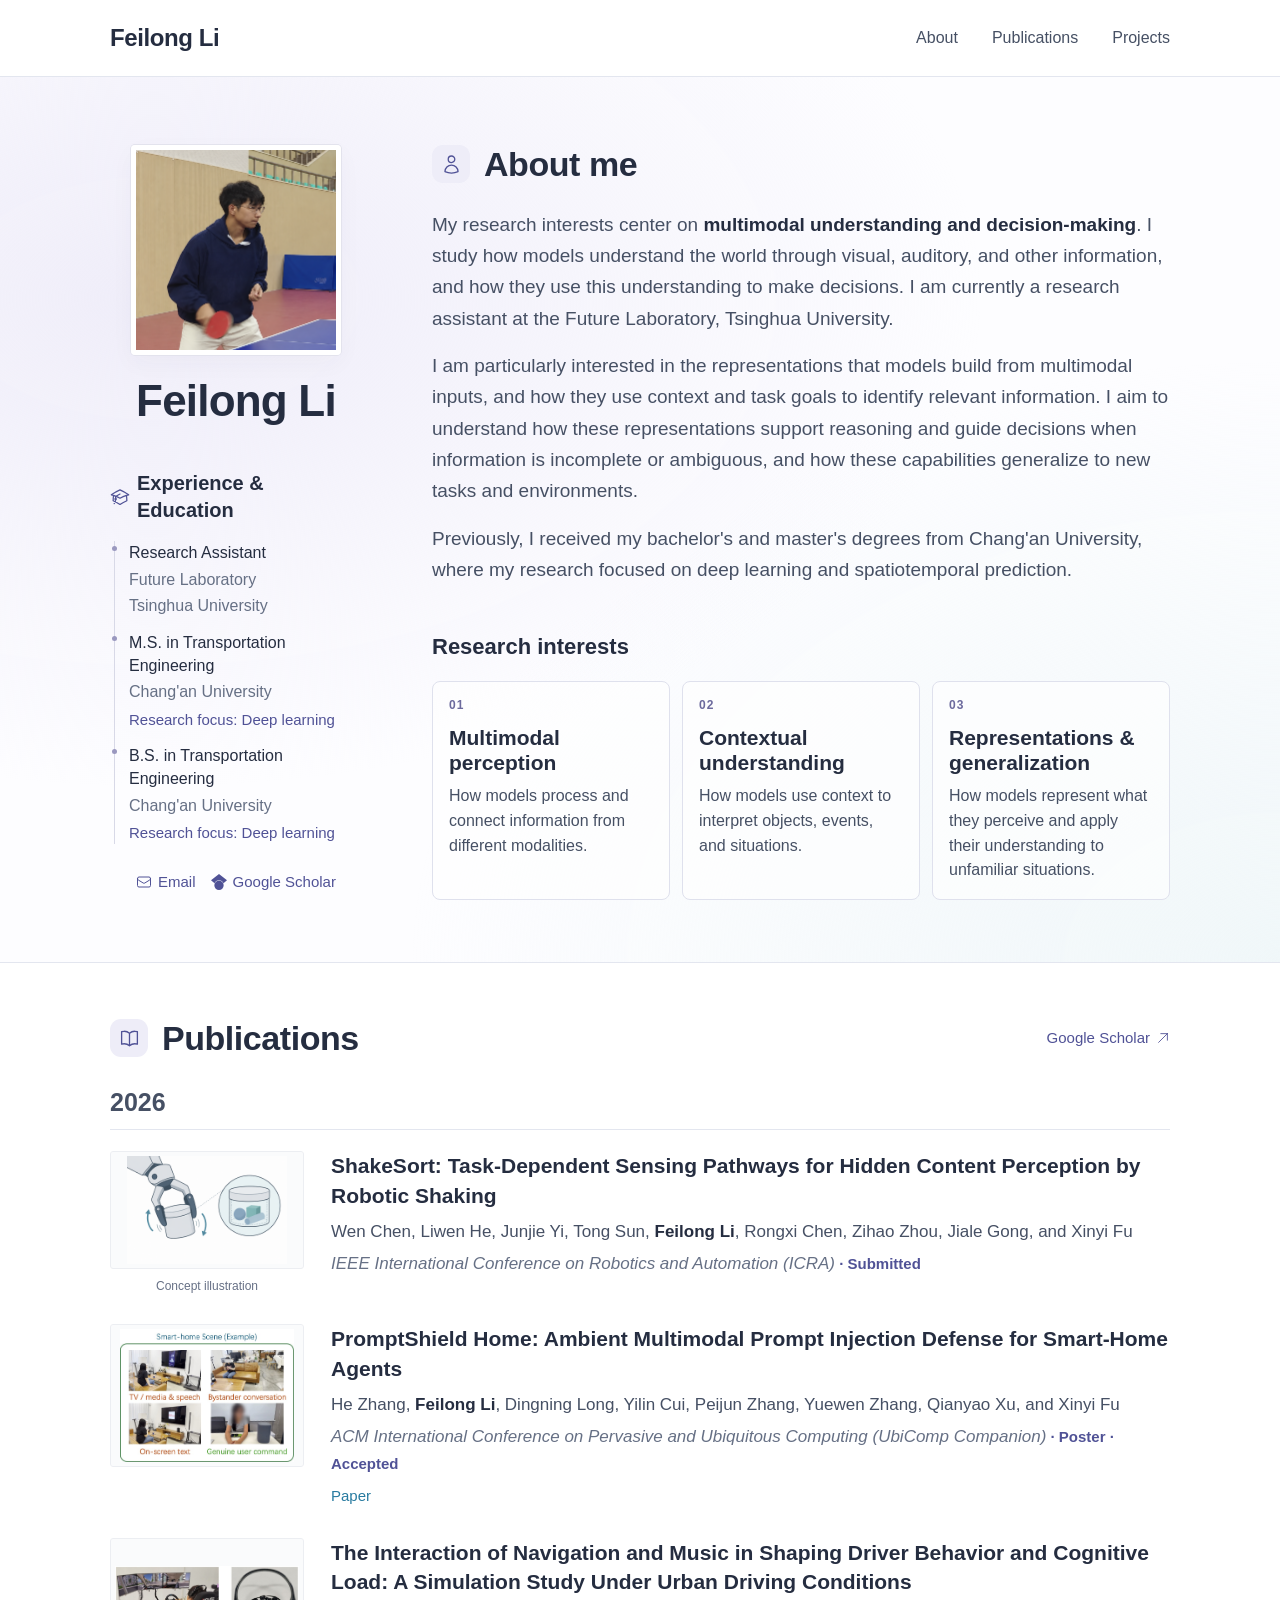
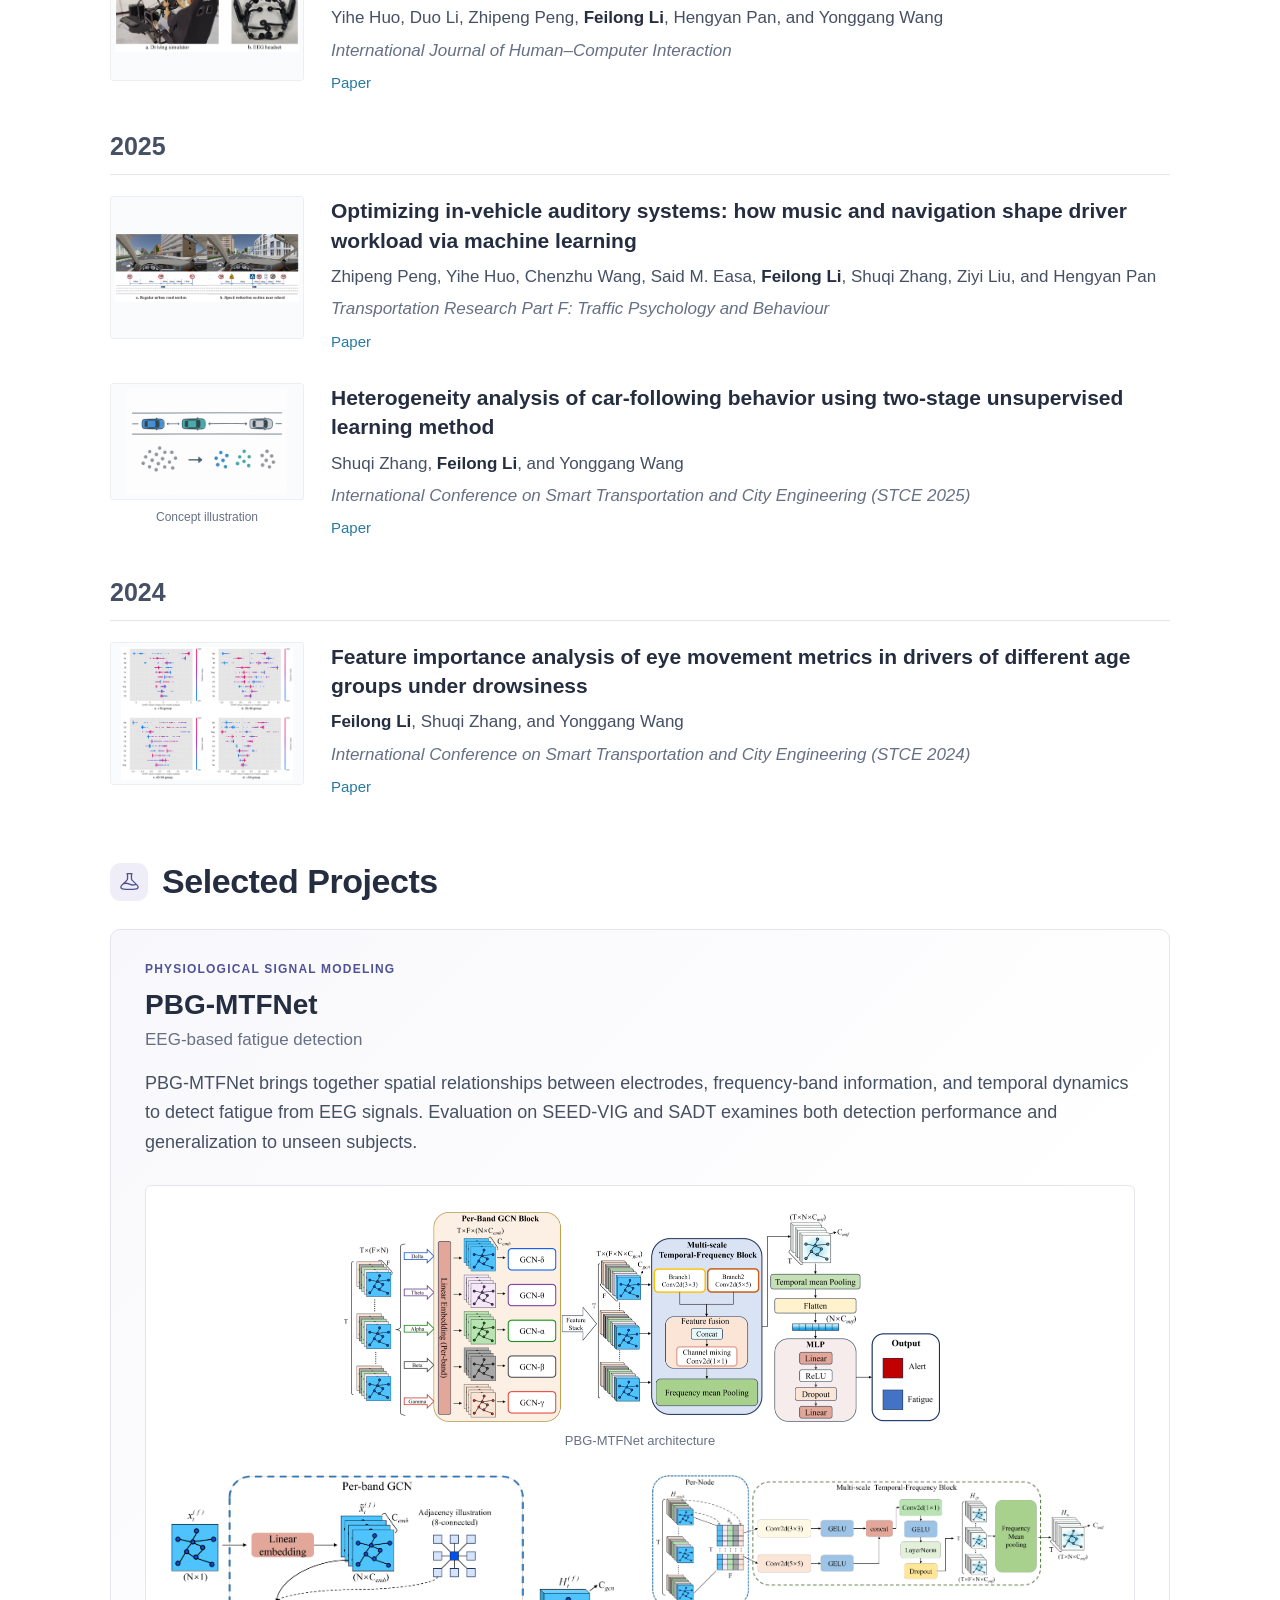
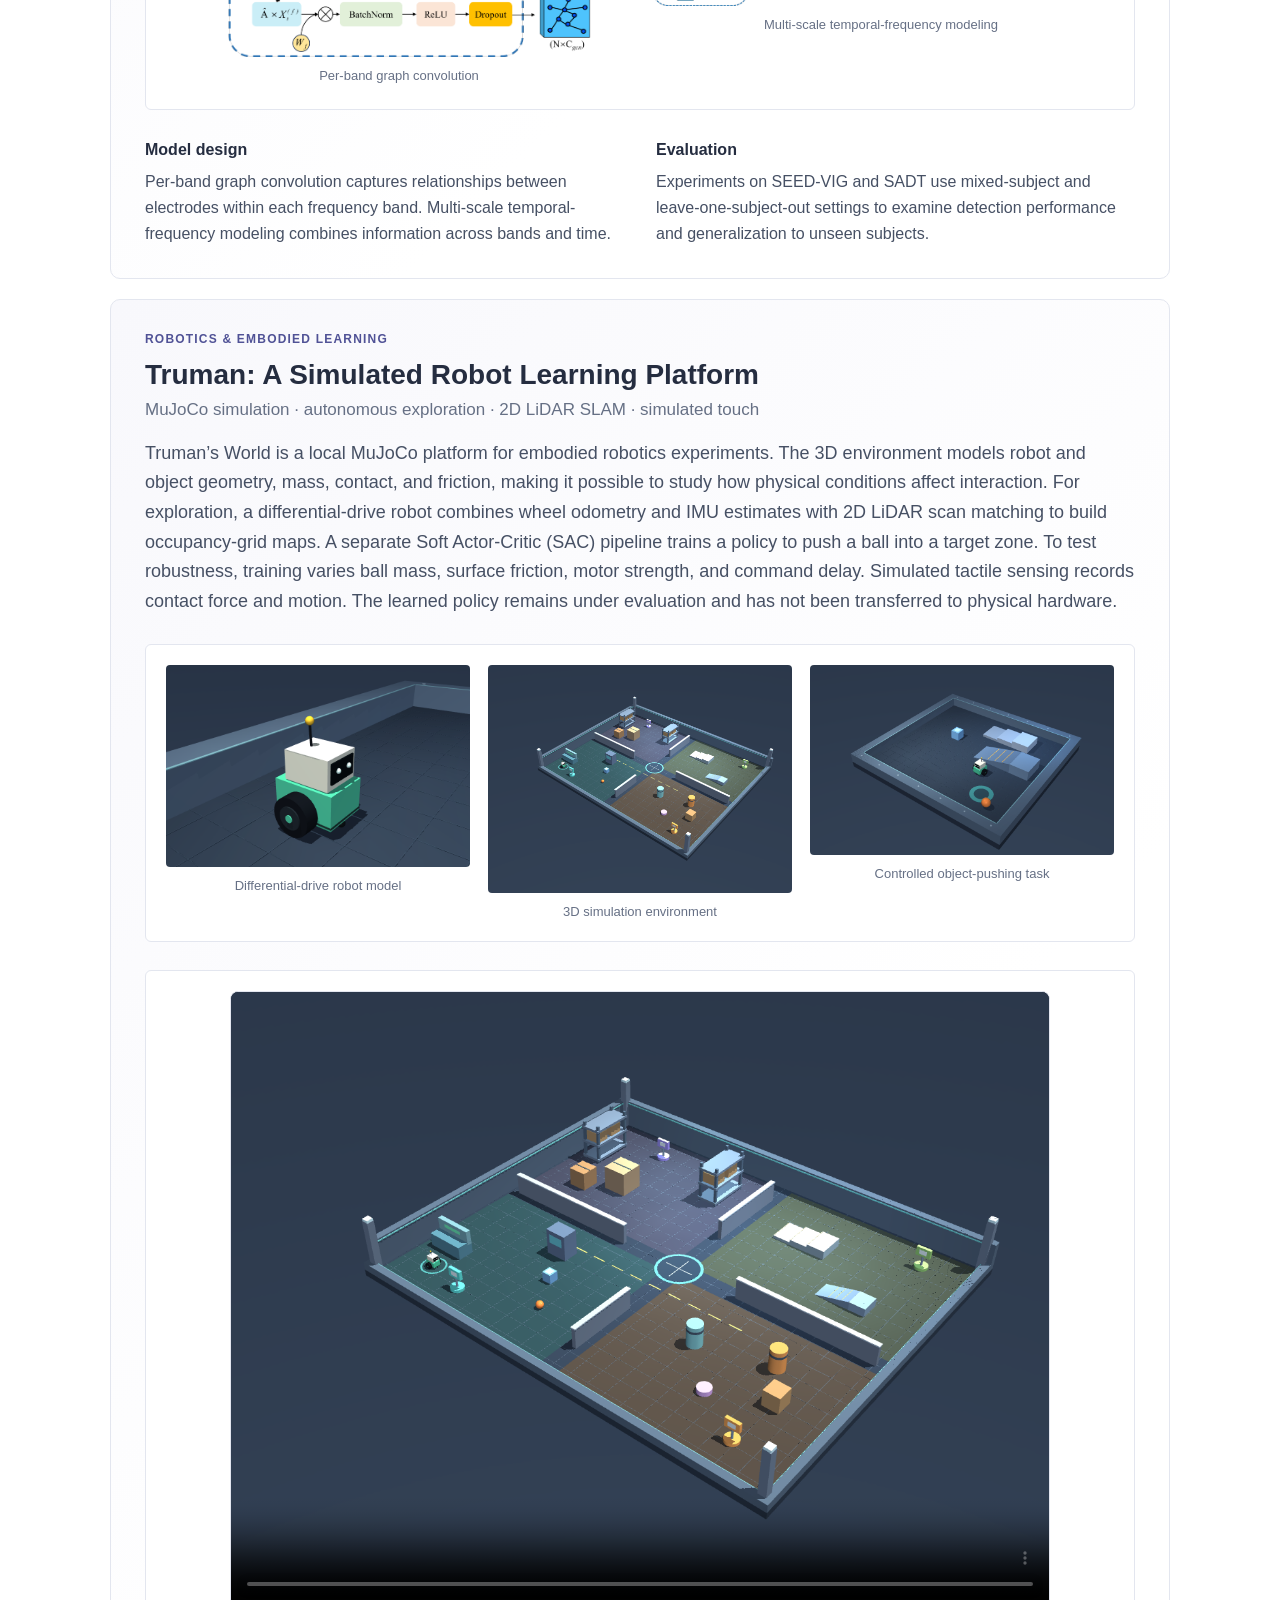
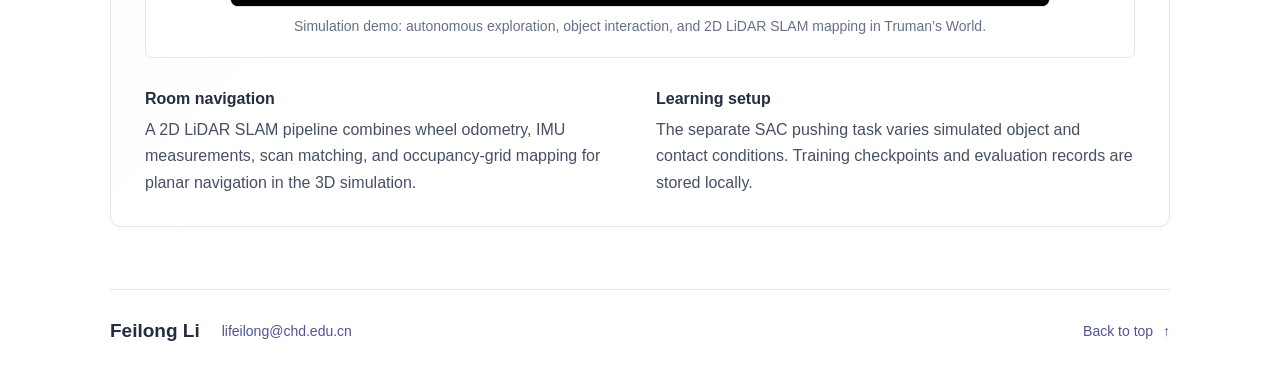
==== commit 70ac768d: "Add consistent Paper link to car-following publication" ====
--- a/index.html
+++ b/index.html
@@ -1 +1 @@
-<!DOCTYPE html><!--2pvyuulJifglptmoeZJ_2--><html lang="en"><head><meta charSet="utf-8"/><meta name="viewport" content="width=device-width, initial-scale=1"/><link rel="preload" as="image" href="/images/feilong-table-tennis.png"/><link rel="preload" as="image" href="/images/feilong-table-tennis-plain-hoodie-v1.png"/><link rel="stylesheet" href="/_next/static/css/homepage-type-uniform-thumbnails.css" data-precedence="next"/><link rel="preload" as="script" fetchPriority="low" href="/_next/static/chunks/webpack-40b63c86a3bdd964.js"/><script src="/_next/static/chunks/9a4ec5fe-004831ba3127e0f1.js" async=""></script><script src="/_next/static/chunks/79-82cd3fcf7ed76dbf.js" async=""></script><script src="/_next/static/chunks/main-app-7c46d85db99a0c38.js" async=""></script><script src="/_next/static/chunks/191-a0aeecc5fde519fc.js" async=""></script><script src="/_next/static/chunks/app/page-ae31e593120f74a1.js" async=""></script><title>Feilong Li</title><meta name="description" content="Research Assistant at Tsinghua University. Multimodal understanding, reasoning, and human–AI interaction."/><link rel="icon" href="/icon.ico?cf3fe3e970714b18" type="image/x-icon" sizes="16x16"/><script src="/_next/static/chunks/polyfills-42372ed130431b0a.js" noModule=""></script></head><body><div hidden=""><!--$--><!--/$--></div><a href="#about" class="skip-link">Skip to content</a><div class="masthead"><nav class="masthead-inner page-width" aria-label="Main navigation"><a href="#top" class="site-name">Feilong Li</a><div class="nav-links"><a href="#about">About</a><a href="#publications">Publications</a><a href="#personal-project">Projects</a></div></nav></div><main id="top" class="academic-layout"><header class="research-profile" id="about"><div class="profile-introduction page-width"><div class="profile-identity"><div class="profile-photo"><img alt="Feilong Li playing table tennis" width="1122" height="1402" decoding="async" data-nimg="1" style="color:transparent" src="/images/feilong-table-tennis.png"/><img alt="" aria-hidden="true" width="1122" height="1402" decoding="async" data-nimg="1" class="profile-shirt-retouch" style="color:transparent" src="/images/feilong-table-tennis-plain-hoodie-v1.png"/></div><div class="profile-identity-text"><h1>Feilong Li</h1></div><section class="profile-education" id="education" aria-labelledby="education-heading"><h2 id="education-heading"><svg stroke="currentColor" fill="none" stroke-width="1.5" viewBox="0 0 24 24" aria-hidden="true" height="1em" width="1em" xmlns="http://www.w3.org/2000/svg"><path stroke-linecap="round" stroke-linejoin="round" d="M4.26 10.147a60.438 60.438 0 0 0-.491 6.347A48.62 48.62 0 0 1 12 20.904a48.62 48.62 0 0 1 8.232-4.41 60.46 60.46 0 0 0-.491-6.347m-15.482 0a50.636 50.636 0 0 0-2.658-.813A59.906 59.906 0 0 1 12 3.493a59.903 59.903 0 0 1 10.399 5.84c-.896.248-1.783.52-2.658.814m-15.482 0A50.717 50.717 0 0 1 12 13.489a50.702 50.702 0 0 1 7.74-3.342M6.75 15a.75.75 0 1 0 0-1.5.75.75 0 0 0 0 1.5Zm0 0v-3.675A55.378 55.378 0 0 1 12 8.443m-7.007 11.55A5.981 5.981 0 0 0 6.75 15.75v-1.5"></path></svg>Experience &amp; Education</h2><ul><li class="current-experience"><strong>Research Assistant</strong><span>Future Laboratory</span><span>Tsinghua University</span></li><li><strong>M.S.<!-- --> in <!-- -->Transportation Engineering</strong><span>Chang&#x27;an University</span><span class="education-focus">Research focus: <!-- -->Deep learning</span></li><li><strong>B.S.<!-- --> in <!-- -->Transportation Engineering</strong><span>Chang&#x27;an University</span><span class="education-focus">Research focus: <!-- -->Deep learning</span></li></ul></section><div class="profile-contact"><a href="mailto:lifeilong@chd.edu.cn"><svg stroke="currentColor" fill="none" stroke-width="1.5" viewBox="0 0 24 24" aria-hidden="true" height="1em" width="1em" xmlns="http://www.w3.org/2000/svg"><path stroke-linecap="round" stroke-linejoin="round" d="M21.75 6.75v10.5a2.25 2.25 0 0 1-2.25 2.25h-15a2.25 2.25 0 0 1-2.25-2.25V6.75m19.5 0A2.25 2.25 0 0 0 19.5 4.5h-15a2.25 2.25 0 0 0-2.25 2.25m19.5 0v.243a2.25 2.25 0 0 1-1.07 1.916l-7.5 4.615a2.25 2.25 0 0 1-2.36 0L3.32 8.91a2.25 2.25 0 0 1-1.07-1.916V6.75"></path></svg> Email</a><div class="profile-links"><a href="https://scholar.google.com/citations?user=r1rDoekAAAAJ&amp;hl=en" target="_blank" rel="noopener noreferrer"><svg stroke="currentColor" fill="currentColor" stroke-width="0" role="img" viewBox="0 0 24 24" aria-hidden="true" height="1em" width="1em" xmlns="http://www.w3.org/2000/svg"><path d="M5.242 13.769L0 9.5 12 0l12 9.5-5.242 4.269C17.548 11.249 14.978 9.5 12 9.5c-2.977 0-5.548 1.748-6.758 4.269zM12 10a7 7 0 1 0 0 14 7 7 0 0 0 0-14z"></path></svg> Google Scholar</a><a href="https://www.overleaf.com/project/6aab80a729216a0eccb8a966" target="_blank" rel="noopener noreferrer"><svg stroke="currentColor" fill="none" stroke-width="1.5" viewBox="0 0 24 24" aria-hidden="true" height="1em" width="1em" xmlns="http://www.w3.org/2000/svg"><path stroke-linecap="round" stroke-linejoin="round" d="M19.5 14.25v-9a2.25 2.25 0 0 0-2.25-2.25h-10.5A2.25 2.25 0 0 0 4.5 5.25v13.5A2.25 2.25 0 0 0 6.75 21h6.75M8.25 7.5h7.5M8.25 11.25h7.5M8.25 15h4.5m3.75 4.5 4.5-4.5m-4.5 0h4.5v4.5"></path></svg> CV (Overleaf)</a></div></div></div><div class="profile-overview"><h2 class="profile-heading"><span class="heading-icon"><svg stroke="currentColor" fill="none" stroke-width="1.5" viewBox="0 0 24 24" aria-hidden="true" height="1em" width="1em" xmlns="http://www.w3.org/2000/svg"><path stroke-linecap="round" stroke-linejoin="round" d="M15.75 6a3.75 3.75 0 1 1-7.5 0 3.75 3.75 0 0 1 7.5 0ZM4.501 20.118a7.5 7.5 0 0 1 14.998 0A17.933 17.933 0 0 1 12 21.75c-2.676 0-5.216-.584-7.499-1.632Z"></path></svg></span>About me</h2><div class="profile-statement"><p>My research interests center on <strong>multimodal understanding and decision-making</strong>. I study how models understand the world through visual, auditory, and other information, and how they use this understanding to make decisions. I am currently a research assistant at the Future Laboratory, Tsinghua University.</p><p>I am particularly interested in the representations that models build from multimodal inputs, and how they use context and task goals to identify relevant information. I aim to understand how these representations support reasoning and guide decisions when information is incomplete or ambiguous, and how these capabilities generalize to new tasks and environments.</p><p>Previously, I received my bachelor's and master's degrees from Chang'an University, where my research focused on deep learning and spatiotemporal prediction.</p></div><div class="profile-details"><section class="research-interests" aria-labelledby="interests-heading"><h3 id="interests-heading">Research interests</h3><ul class="interest-grid"><li class="interest-card"><span class="interest-number" aria-hidden="true">01</span><div><h4>Multimodal perception</h4><p>How models process and connect information from different modalities.</p></div></li><li class="interest-card"><span class="interest-number" aria-hidden="true">02</span><div><h4>Contextual understanding</h4><p>How models use context to interpret objects, events, and situations.</p></div></li><li class="interest-card"><span class="interest-number" aria-hidden="true">03</span><div><h4>Representations &amp; generalization</h4><p>How models represent what they perceive and apply their understanding to unfamiliar situations.</p></div></li></ul></section></div></div></div></header><div class="academic-body page-width"><section id="publications" class="publications-section" aria-labelledby="publications-heading"><div class="section-header"><h2 id="publications-heading" class="section-heading"><span class="heading-icon"><svg stroke="currentColor" fill="none" stroke-width="1.5" viewBox="0 0 24 24" aria-hidden="true" height="1em" width="1em" xmlns="http://www.w3.org/2000/svg"><path stroke-linecap="round" stroke-linejoin="round" d="M12 6.042A8.967 8.967 0 0 0 6 3.75c-1.052 0-2.062.18-3 .512v14.25A8.987 8.987 0 0 1 6 18c2.305 0 4.408.867 6 2.292m0-14.25a8.966 8.966 0 0 1 6-2.292c1.052 0 2.062.18 3 .512v14.25A8.987 8.987 0 0 0 18 18a8.967 8.967 0 0 0-6 2.292m0-14.25v14.25"></path></svg></span>Publications</h2><a class="section-link" href="https://scholar.google.com/citations?user=r1rDoekAAAAJ&amp;hl=en" target="_blank" rel="noopener noreferrer">Google Scholar <svg stroke="currentColor" fill="none" stroke-width="1.5" viewBox="0 0 24 24" aria-hidden="true" height="1em" width="1em" xmlns="http://www.w3.org/2000/svg"><path stroke-linecap="round" stroke-linejoin="round" d="m4.5 19.5 15-15m0 0H8.25m11.25 0v11.25"></path></svg></a></div><div class="publication-list"><section class="publication-year-group" aria-labelledby="publications-2026"><h3 id="publications-2026" class="publication-year-heading"><time dateTime="2026">2026</time></h3><div class="publication-year-list"><article id="shakesort-publication" class="publication-entry"><div class="publication-figure"><button type="button" class="block w-full cursor-zoom-in bg-white focus-visible:outline focus-visible:outline-2 focus-visible:outline-blue-600" aria-label="Enlarge AI-generated concept illustration of a robotic gripper shaking a container to explore hidden contents; not an experimental figure" aria-haspopup="dialog"><img alt="AI-generated concept illustration of a robotic gripper shaking a container to explore hidden contents; not an experimental figure" loading="lazy" width="1920" height="1080" decoding="async" data-nimg="1" class="block w-full h-auto" style="color:transparent" src="images/shakesort-concept-v1.png"/></button><p class="publication-image-caption">Concept illustration</p></div><div class="publication-details"><h4 class="publication-title">ShakeSort: Task-Dependent Sensing Pathways for Hidden Content Perception by Robotic Shaking</h4><p class="publication-authors">Wen Chen, Liwen He, Junjie Yi, Tong Sun, <strong>Feilong Li</strong>, Rongxi Chen, Zihao Zhou, Jiale Gong, and Xinyi Fu</p><p class="publication-venue"><span class="publication-venue-name">IEEE International Conference on Robotics and Automation (ICRA)</span><span class="publication-status"> · <!-- -->Submitted</span></p></div></article><article class="publication-entry"><div class="publication-figure"><button type="button" class="block w-full cursor-zoom-in bg-white focus-visible:outline focus-visible:outline-2 focus-visible:outline-blue-600" aria-label="Enlarge Figure from PromptShield Home: Ambient Multimodal Prompt Injection Defense for Smart-Home Agents" aria-haspopup="dialog"><img alt="Figure from PromptShield Home: Ambient Multimodal Prompt Injection Defense for Smart-Home Agents" loading="lazy" width="1920" height="1080" decoding="async" data-nimg="1" class="block w-full h-auto" style="color:transparent" src="images/promptshield-scenarios.jpg"/></button></div><div class="publication-details"><h4 class="publication-title"><a href="https://arxiv.org/abs/2608.05495" target="_blank" rel="noopener noreferrer">PromptShield Home: Ambient Multimodal Prompt Injection Defense for Smart-Home Agents</a></h4><p class="publication-authors">He Zhang, <strong>Feilong Li</strong>, Dingning Long, Yilin Cui, Peijun Zhang, Yuewen Zhang, Qianyao Xu, and Xinyi Fu</p><p class="publication-venue"><span class="publication-venue-name">ACM International Conference on Pervasive and Ubiquitous Computing (UbiComp Companion)</span><span class="publication-status"> · <!-- -->Poster · Accepted</span></p><div class="publication-links"><a href="https://arxiv.org/abs/2608.05495" target="_blank" rel="noopener noreferrer">Paper</a></div></div></article><article class="publication-entry"><div class="publication-figure"><button type="button" class="block w-full cursor-zoom-in bg-white focus-visible:outline focus-visible:outline-2 focus-visible:outline-blue-600" aria-label="Enlarge Figure from The Interaction of Navigation and Music in Shaping Driver Behavior and Cognitive Load: A Simulation Study Under Urban Driving Conditions" aria-haspopup="dialog"><img alt="Figure from The Interaction of Navigation and Music in Shaping Driver Behavior and Cognitive Load: A Simulation Study Under Urban Driving Conditions" loading="lazy" width="1920" height="1080" decoding="async" data-nimg="1" class="block w-full h-auto" style="color:transparent" src="images/ijhci-experiment-setup.png"/></button></div><div class="publication-details"><h4 class="publication-title"><a href="https://doi.org/10.1080/10447318.2026.2622586" target="_blank" rel="noopener noreferrer">The Interaction of Navigation and Music in Shaping Driver Behavior and Cognitive Load: A Simulation Study Under Urban Driving Conditions</a></h4><p class="publication-authors">Yihe Huo, Duo Li, Zhipeng Peng, <strong>Feilong Li</strong>, Hengyan Pan, and Yonggang Wang</p><p class="publication-venue"><span class="publication-venue-name">International Journal of Human–Computer Interaction</span></p><div class="publication-links"><a href="https://doi.org/10.1080/10447318.2026.2622586" target="_blank" rel="noopener noreferrer">Paper</a></div></div></article></div></section><section class="publication-year-group" aria-labelledby="publications-2025"><h3 id="publications-2025" class="publication-year-heading"><time dateTime="2025">2025</time></h3><div class="publication-year-list"><article class="publication-entry"><div class="publication-figure"><button type="button" class="block w-full cursor-zoom-in bg-white focus-visible:outline focus-visible:outline-2 focus-visible:outline-blue-600" aria-label="Enlarge Figure from Optimizing in-vehicle auditory systems: how music and navigation shape driver workload via machine learning" aria-haspopup="dialog"><img alt="Figure from Optimizing in-vehicle auditory systems: how music and navigation shape driver workload via machine learning" loading="lazy" width="1920" height="1080" decoding="async" data-nimg="1" class="block w-full h-auto" style="color:transparent" src="images/trf-driving-scenarios.png"/></button></div><div class="publication-details"><h4 class="publication-title"><a href="https://doi.org/10.1016/j.trf.2025.103349" target="_blank" rel="noopener noreferrer">Optimizing in-vehicle auditory systems: how music and navigation shape driver workload via machine learning</a></h4><p class="publication-authors">Zhipeng Peng, Yihe Huo, Chenzhu Wang, Said M. Easa, <strong>Feilong Li</strong>, Shuqi Zhang, Ziyi Liu, and Hengyan Pan</p><p class="publication-venue"><span class="publication-venue-name">Transportation Research Part F: Traffic Psychology and Behaviour</span></p><div class="publication-links"><a href="https://doi.org/10.1016/j.trf.2025.103349" target="_blank" rel="noopener noreferrer">Paper</a></div></div></article><article class="publication-entry"><div class="publication-figure"><button type="button" class="block w-full cursor-zoom-in bg-white focus-visible:outline focus-visible:outline-2 focus-visible:outline-blue-600" aria-label="Enlarge AI-generated concept illustration of car-following headways and grouping behavior; not an experimental figure" aria-haspopup="dialog"><img alt="AI-generated concept illustration of car-following headways and grouping behavior; not an experimental figure" loading="lazy" width="1920" height="1080" decoding="async" data-nimg="1" class="block w-full h-auto" style="color:transparent" src="images/car-following-concept-v1.png"/></button><p class="publication-image-caption">Concept illustration</p></div><div class="publication-details"><h4 class="publication-title"><a href="https://eurekamag.com/research/074/007/074007996.php" target="_blank" rel="noopener noreferrer" style="display:block">Heterogeneity analysis of car-following behavior using two-stage unsupervised learning method</a></h4><p class="publication-authors">Shuqi Zhang, <strong>Feilong Li</strong>, and Yonggang Wang</p><p class="publication-venue"><span class="publication-venue-name">International Conference on Smart Transportation and City Engineering (STCE 2025)</span></p></div></article></div></section><section class="publication-year-group" aria-labelledby="publications-2024"><h3 id="publications-2024" class="publication-year-heading"><time dateTime="2024">2024</time></h3><div class="publication-year-list"><article class="publication-entry"><div class="publication-figure"><button type="button" class="block w-full cursor-zoom-in bg-white focus-visible:outline focus-visible:outline-2 focus-visible:outline-blue-600" aria-label="Enlarge combined eye movement SHAP plots for STCE 2024" aria-haspopup="dialog"><img alt="Combined eye movement SHAP plots for STCE 2024" loading="lazy" width="408" height="316" decoding="async" data-nimg="1" class="block w-full h-auto" style="color:transparent" src="images/eye-movement-shap-combined.png"/></button></div><div class="publication-details"><h4 class="publication-title"><a href="https://doi.org/10.1117/12.3061254" target="_blank" rel="noopener noreferrer">Feature importance analysis of eye movement metrics in drivers of different age groups under drowsiness</a></h4><p class="publication-authors"><strong>Feilong Li</strong>, Shuqi Zhang, and Yonggang Wang</p><p class="publication-venue"><span class="publication-venue-name">International Conference on Smart Transportation and City Engineering (STCE 2024)</span></p><div class="publication-links"><a href="https://doi.org/10.1117/12.3061254" target="_blank" rel="noopener noreferrer">Paper</a></div></div></article></div></section></div></section><section id="personal-project" class="project-section" aria-labelledby="personal-project-heading"><h2 id="personal-project-heading" class="section-heading"><span class="heading-icon"><svg stroke="currentColor" fill="none" stroke-width="1.5" viewBox="0 0 24 24" aria-hidden="true" height="1em" width="1em" xmlns="http://www.w3.org/2000/svg"><path stroke-linecap="round" stroke-linejoin="round" d="M9.75 3.104v5.714a2.25 2.25 0 0 1-.659 1.591L5 14.5M9.75 3.104c-.251.023-.501.05-.75.082m.75-.082a24.301 24.301 0 0 1 4.5 0m0 0v5.714c0 .597.237 1.17.659 1.591L19.8 15.3M14.25 3.104c.251.023.501.05.75.082M19.8 15.3l-1.57.393A9.065 9.065 0 0 1 12 15a9.065 9.065 0 0 0-6.23-.693L5 14.5m14.8.8 1.402 1.402c1.232 1.232.65 3.318-1.067 3.611A48.309 48.309 0 0 1 12 21c-2.773 0-5.491-.235-8.135-.687-1.718-.293-2.3-2.379-1.067-3.61L5 14.5"></path></svg></span>Selected Projects</h2><div class="selected-project-list"><article id="pbg-mtfnet" class="personal-project" aria-labelledby="pbg-mtfnet-heading"><div class="project-summary"><small class="section-kicker">Physiological signal modeling</small><div class="project-title-row"><h3 id="pbg-mtfnet-heading">PBG-MTFNet</h3></div><p class="project-subtitle">EEG-based fatigue detection</p><p class="project-description">PBG-MTFNet brings together spatial relationships between electrodes, frequency-band information, and temporal dynamics to detect fatigue from EEG signals. Evaluation on SEED-VIG and SADT examines both detection performance and generalization to unseen subjects.</p></div><div class="project-methods"><div class="project-gallery"><figure class="project-figure project-architecture"><button type="button" class="block w-full cursor-zoom-in bg-white focus-visible:outline focus-visible:outline-2 focus-visible:outline-blue-600" aria-label="Enlarge PBG-MTFNet architecture" aria-haspopup="dialog"><img alt="PBG-MTFNet architecture" loading="lazy" width="1200" height="427" decoding="async" data-nimg="1" class="block w-full h-auto" style="color:transparent" src="images/pbg-architecture.png"/></button><figcaption>PBG-MTFNet architecture</figcaption></figure><figure class="project-figure"><button type="button" class="block w-full cursor-zoom-in bg-white focus-visible:outline focus-visible:outline-2 focus-visible:outline-blue-600" aria-label="Enlarge Per-band graph convolution" aria-haspopup="dialog"><img alt="Per-band graph convolution" loading="lazy" width="1100" height="438" decoding="async" data-nimg="1" class="block w-full h-auto" style="color:transparent" src="images/pbg-per-band-gcn.png"/></button><figcaption>Per-band graph convolution</figcaption></figure><figure class="project-figure"><button type="button" class="block w-full cursor-zoom-in bg-white focus-visible:outline focus-visible:outline-2 focus-visible:outline-blue-600" aria-label="Enlarge Multi-scale temporal-frequency modeling" aria-haspopup="dialog"><img alt="Multi-scale temporal-frequency modeling" loading="lazy" width="1100" height="318" decoding="async" data-nimg="1" class="block w-full h-auto" style="color:transparent" src="images/pbg-temporal-frequency.png"/></button><figcaption>Multi-scale temporal-frequency modeling</figcaption></figure></div><dl class="project-details"><div><dt>Model design</dt><dd>Per-band graph convolution captures relationships between electrodes within each frequency band. Multi-scale temporal-frequency modeling combines information across bands and time.</dd></div><div><dt>Evaluation</dt><dd>Experiments on SEED-VIG and SADT use mixed-subject and leave-one-subject-out settings to examine detection performance and generalization to unseen subjects.</dd></div></dl></div></article><article id="truman-robot" class="personal-project" aria-labelledby="truman-robot-heading"><div class="project-summary"><small class="section-kicker">Robotics &amp; embodied learning</small><div class="project-title-row"><h3 id="truman-robot-heading">Truman: A Simulated Robot Learning Platform</h3></div><p class="project-subtitle">MuJoCo simulation · autonomous exploration · 2D LiDAR SLAM · simulated touch</p><p class="project-description">Truman’s World is a local MuJoCo platform for embodied robotics experiments. The 3D environment models robot and object geometry, mass, contact, and friction, making it possible to study how physical conditions affect interaction. For exploration, a differential-drive robot combines wheel odometry and IMU estimates with 2D LiDAR scan matching to build occupancy-grid maps. A separate Soft Actor-Critic (SAC) pipeline trains a policy to push a ball into a target zone. To test robustness, training varies ball mass, surface friction, motor strength, and command delay. Simulated tactile sensing records contact force and motion. The learned policy remains under evaluation and has not been transferred to physical hardware.</p></div><div class="project-methods"><div class="project-gallery"><figure class="project-figure project-architecture"><button type="button" class="block w-full cursor-zoom-in bg-white focus-visible:outline focus-visible:outline-2 focus-visible:outline-blue-600" aria-label="Enlarge Differential-drive robot model" aria-haspopup="dialog"><img alt="Differential-drive robot model" loading="lazy" width="840" height="560" decoding="async" data-nimg="1" class="block w-full h-auto" style="color:transparent" src="images/truman-robot-body.png"/></button><figcaption>Differential-drive robot model</figcaption></figure><figure class="project-figure"><button type="button" class="block w-full cursor-zoom-in bg-white focus-visible:outline focus-visible:outline-2 focus-visible:outline-blue-600" aria-label="Enlarge 3D simulation environment" aria-haspopup="dialog"><img alt="3D simulation environment" loading="lazy" width="1200" height="900" decoding="async" data-nimg="1" class="block w-full h-auto" style="color:transparent" src="images/truman-simulation-room.png"/></button><figcaption>3D simulation environment</figcaption></figure><figure class="project-figure"><button type="button" class="block w-full cursor-zoom-in bg-white focus-visible:outline focus-visible:outline-2 focus-visible:outline-blue-600" aria-label="Enlarge Controlled object-pushing task" aria-haspopup="dialog"><img alt="Controlled object-pushing task" loading="lazy" width="960" height="600" decoding="async" data-nimg="1" class="block w-full h-auto" style="color:transparent" src="images/truman-learning-task.png"/></button><figcaption>Controlled object-pushing task</figcaption></figure></div><figure class="project-video"><video controls="" playsInline="" preload="metadata" poster="/images/truman-simulation-room.png"><source src="/videos/truman-simulation-demo.mp4" type="video/mp4"/>Your browser does not support embedded videos.</video><figcaption>Simulation demo: autonomous exploration, object interaction, and 2D LiDAR SLAM mapping in Truman’s World.</figcaption></figure><dl class="project-details"><div><dt>Room navigation</dt><dd>A 2D LiDAR SLAM pipeline combines wheel odometry, IMU measurements, scan matching, and occupancy-grid mapping for planar navigation in the 3D simulation.</dd></div><div><dt>Learning setup</dt><dd>The separate SAC pushing task varies simulated object and contact conditions. Training checkpoints and evaluation records are stored locally.</dd></div></dl></div></article></div></section><footer class="site-footer"><div><span class="footer-name">Feilong Li</span><a href="mailto:lifeilong@chd.edu.cn">lifeilong@chd.edu.cn</a></div><a href="#top">Back to top <span aria-hidden="true">↑</span></a></footer></div></main><!--$--><!--/$--><script src="/_next/static/chunks/webpack-40b63c86a3bdd964.js" id="_R_" async=""></script><script>(self.__next_f=self.__next_f||[]).push([0])</script><script>self.__next_f.push([1,"1:\"$Sreact.fragment\"\n2:I[7398,[],\"\"]\n3:I[7596,[],\"\"]\n4:I[7244,[\"191\",\"static/chunks/191-a0aeecc5fde519fc.js\",\"974\",\"static/chunks/app/page-ae31e593120f74a1.js\"],\"Image\"]\nb:I[6718,[],\"\"]\n:HL[\"/_next/static/css/homepage-type-48d4335.css\",\"style\"]\n"])</script><script>self.__next_f.push([1,"0:{\"P\":null,\"b\":\"2pvyuulJifglptmoeZJ-2\",\"p\":\"\",\"c\":[\"\",\"\"],\"i\":false,\"f\":[[[\"\",{\"children\":[\"__PAGE__\",{}]},\"$undefined\",\"$undefined\",true],[\"\",[\"$\",\"$1\",\"c\",{\"children\":[[[\"$\",\"link\",\"0\",{\"rel\":\"stylesheet\",\"href\":\"/_next/static/css/homepage-type-48d4335.css\",\"precedence\":\"next\",\"crossOrigin\":\"$undefined\",\"nonce\":\"$undefined\"}]],[\"$\",\"html\",null,{\"lang\":\"en\",\"children\":[\"$\",\"body\",null,{\"children\":[\"$\",\"$L2\",null,{\"parallelRouterKey\":\"children\",\"error\":\"$undefined\",\"errorStyles\":\"$undefined\",\"errorScripts\":\"$undefined\",\"template\":[\"$\",\"$L3\",null,{}],\"templateStyles\":\"$undefined\",\"templateScripts\":\"$undefined\",\"notFound\":[[[\"$\",\"title\",null,{\"children\":\"404: This page could not be found.\"}],[\"$\",\"div\",null,{\"style\":{\"fontFamily\":\"system-ui,\\\"Segoe UI\\\",Roboto,Helvetica,Arial,sans-serif,\\\"Apple Color Emoji\\\",\\\"Segoe UI Emoji\\\"\",\"height\":\"100vh\",\"textAlign\":\"center\",\"display\":\"flex\",\"flexDirection\":\"column\",\"alignItems\":\"center\",\"justifyContent\":\"center\"},\"children\":[\"$\",\"div\",null,{\"children\":[[\"$\",\"style\",null,{\"dangerouslySetInnerHTML\":{\"__html\":\"body{color:#000;background:#fff;margin:0}.next-error-h1{border-right:1px solid rgba(0,0,0,.3)}@media (prefers-color-scheme:dark){body{color:#fff;background:#000}.next-error-h1{border-right:1px solid rgba(255,255,255,.3)}}\"}}],[\"$\",\"h1\",null,{\"className\":\"next-error-h1\",\"style\":{\"display\":\"inline-block\",\"margin\":\"0 20px 0 0\",\"padding\":\"0 23px 0 0\",\"fontSize\":24,\"fontWeight\":500,\"verticalAlign\":\"top\",\"lineHeight\":\"49px\"},\"children\":404}],[\"$\",\"div\",null,{\"style\":{\"display\":\"inline-block\"},\"children\":[\"$\",\"h2\",null,{\"style\":{\"fontSize\":14,\"fontWeight\":400,\"lineHeight\":\"49px\",\"margin\":0},\"children\":\"This page could not be found.\"}]}]]}]}]],[]],\"forbidden\":\"$undefined\",\"unauthorized\":\"$undefined\"}]}]}]]}],{\"children\":[\"__PAGE__\",[\"$\",\"$1\",\"c\",{\"children\":[[[\"$\",\"a\",null,{\"href\":\"#about\",\"className\":\"skip-link\",\"children\":\"Skip to content\"}],[\"$\",\"div\",null,{\"className\":\"masthead\",\"children\":[\"$\",\"nav\",null,{\"className\":\"masthead-inner page-width\",\"aria-label\":\"Main navigation\",\"children\":[[\"$\",\"a\",null,{\"href\":\"#top\",\"className\":\"site-name\",\"children\":\"Feilong Li\"}],[\"$\",\"div\",null,{\"className\":\"nav-links\",\"children\":[[\"$\",\"a\",null,{\"href\":\"#about\",\"children\":\"About\"}],[\"$\",\"a\",null,{\"href\":\"#publications\",\"children\":\"Publications\"}],[\"$\",\"a\",null,{\"href\":\"#personal-project\",\"children\":\"Projects\"}]]}]]}]}],[\"$\",\"main\",null,{\"id\":\"top\",\"className\":\"academic-layout\",\"children\":[[\"$\",\"header\",null,{\"className\":\"research-profile\",\"id\":\"about\",\"children\":[\"$\",\"div\",null,{\"className\":\"profile-introduction page-width\",\"children\":[[\"$\",\"div\",null,{\"className\":\"profile-identity\",\"children\":[[\"$\",\"div\",null,{\"className\":\"profile-photo\",\"children\":[[\"$\",\"$L4\",null,{\"src\":\"/images/feilong-table-tennis.png\",\"alt\":\"Feilong Li playing table tennis\",\"width\":1122,\"height\":1402,\"sizes\":\"432px\",\"priority\":true,\"unoptimized\":true}],[\"$\",\"$L4\",null,{\"className\":\"profile-shirt-retouch\",\"src\":\"/images/feilong-table-tennis-plain-hoodie-v1.png\",\"alt\":\"\",\"aria-hidden\":\"true\",\"width\":1122,\"height\":1402,\"sizes\":\"432px\",\"priority\":true,\"unoptimized\":true}]]}],[\"$\",\"div\",null,{\"className\":\"profile-identity-text\",\"children\":[\"$\",\"h1\",null,{\"children\":\"Feilong Li\"}]}],[\"$\",\"section\",null,{\"className\":\"profile-education\",\"id\":\"education\",\"aria-labelledby\":\"education-heading\",\"children\":[[\"$\",\"h2\",null,{\"id\":\"education-heading\",\"children\":[[\"$\",\"svg\",null,{\"stroke\":\"currentColor\",\"fill\":\"none\",\"strokeWidth\":\"1.5\",\"viewBox\":\"0 0 24 24\",\"aria-hidden\":\"true\",\"children\":[\"$undefined\",[[\"$\",\"path\",\"0\",{\"strokeLinecap\":\"round\",\"strokeLinejoin\":\"round\",\"d\":\"M4.26 10.147a60.438 60.438 0 0 0-.491 6.347A48.62 48.62 0 0 1 12 20.904a48.62 48.62 0 0 1 8.232-4.41 60.46 60.46 0 0 0-.491-6.347m-15.482 0a50.636 50.636 0 0 0-2.658-.813A59.906 59.906 0 0 1 12 3.493a59.903 59.903 0 0 1 10.399 5.84c-.896.248-1.783.52-2.658.814m-15.482 0A50.717 50.717 0 0 1 12 13.489a50.702 50.702 0 0 1 7.74-3.342M6.75 15a.75.75 0 1 0 0-1.5.75.75 0 0 0 0 1.5Zm0 0v-3.675A55.378 55.378 0 0 1 12 8.443m-7.007 11.55A5.981 5.981 0 0 0 6.75 15.75v-1.5\",\"children\":[]}]]],\"className\":\"$undefined\",\"style\":{\"color\":\"$undefined\"},\"height\":\"1em\",\"width\":\"1em\",\"xmlns\":\"http://www.w3.org/2000/svg\"}],\"Experience \u0026 Education\"]}],[\"$\",\"ul\",null,{\"children\":[[\"$\",\"li\",null,{\"className\":\"current-experience\",\"children\":[[\"$\",\"strong\",null,{\"children\":\"Research Assistant\"}],[\"$\",\"span\",null,{\"children\":\"Future Laboratory\"}],[\"$\",\"span\",null,{\"children\":\"Tsinghua University\"}]]}],[[\"$\",\"li\",\"MS\",{\"children\":[[\"$\",\"strong\",null,{\"children\":[\"M.S.\",\" in \",\"Transportation Engineering\"]}],[\"$\",\"span\",null,{\"children\":\"Chang'an University\"}],[\"$\",\"span\",null,{\"className\":\"education-focus\",\"children\":[\"Research focus: \",\"Deep learning\"]}]]}],\"$L5\"]]}]]}],\"$L6\"]}],\"$L7\"]}]}],\"$L8\"]}]],null,\"$L9\"]}],{},null,false]},null,false],\"$La\",false]],\"m\":\"$undefined\",\"G\":[\"$b\",[]],\"s\":false,\"S\":true}\n"])</script><script>self.__next_f.push([1,"c:I[5263,[\"191\",\"static/chunks/191-a0aeecc5fde519fc.js\",\"974\",\"static/chunks/app/page-ae31e593120f74a1.js\"],\"default\"]\n15:I[4559,[],\"OutletBoundary\"]\n17:I[4110,[],\"AsyncMetadataOutlet\"]\n19:I[4559,[],\"ViewportBoundary\"]\n1b:I[4559,[],\"MetadataBoundary\"]\n1c:\"$Sreact.suspense\"\n5:[\"$\",\"li\",\"BS\",{\"children\":[[\"$\",\"strong\",null,{\"children\":[\"B.S.\",\" in \",\"Transportation Engineering\"]}],[\"$\",\"span\",null,{\"children\":\"Chang'an University\"}],[\"$\",\"span\",null,{\"className\":\"education-focus\",\"children\":[\"Research focus: \",\"Deep learning\"]}]]}]\n"])</script><script>self.__next_f.push([1,"6:[\"$\",\"div\",null,{\"className\":\"profile-contact\",\"children\":[[\"$\",\"a\",null,{\"href\":\"mailto:lifeilong@chd.edu.cn\",\"children\":[[\"$\",\"svg\",null,{\"stroke\":\"currentColor\",\"fill\":\"none\",\"strokeWidth\":\"1.5\",\"viewBox\":\"0 0 24 24\",\"aria-hidden\":\"true\",\"children\":[\"$undefined\",[[\"$\",\"path\",\"0\",{\"strokeLinecap\":\"round\",\"strokeLinejoin\":\"round\",\"d\":\"M21.75 6.75v10.5a2.25 2.25 0 0 1-2.25 2.25h-15a2.25 2.25 0 0 1-2.25-2.25V6.75m19.5 0A2.25 2.25 0 0 0 19.5 4.5h-15a2.25 2.25 0 0 0-2.25 2.25m19.5 0v.243a2.25 2.25 0 0 1-1.07 1.916l-7.5 4.615a2.25 2.25 0 0 1-2.36 0L3.32 8.91a2.25 2.25 0 0 1-1.07-1.916V6.75\",\"children\":[]}]]],\"className\":\"$undefined\",\"style\":{\"color\":\"$undefined\"},\"height\":\"1em\",\"width\":\"1em\",\"xmlns\":\"http://www.w3.org/2000/svg\"}],\" Email\"]}],[\"$\",\"div\",null,{\"className\":\"profile-links\",\"children\":[\"$\",\"a\",null,{\"href\":\"https://scholar.google.com/citations?user=r1rDoekAAAAJ\u0026hl=en\",\"target\":\"_blank\",\"rel\":\"noopener noreferrer\",\"children\":[[\"$\",\"svg\",null,{\"stroke\":\"currentColor\",\"fill\":\"currentColor\",\"strokeWidth\":\"0\",\"role\":\"img\",\"viewBox\":\"0 0 24 24\",\"aria-hidden\":\"true\",\"children\":[\"$undefined\",[[\"$\",\"path\",\"0\",{\"d\":\"M5.242 13.769L0 9.5 12 0l12 9.5-5.242 4.269C17.548 11.249 14.978 9.5 12 9.5c-2.977 0-5.548 1.748-6.758 4.269zM12 10a7 7 0 1 0 0 14 7 7 0 0 0 0-14z\",\"children\":[]}]]],\"className\":\"$undefined\",\"style\":{\"color\":\"$undefined\"},\"height\":\"1em\",\"width\":\"1em\",\"xmlns\":\"http://www.w3.org/2000/svg\"}],\" Google Scholar\"]}]}]]}]\n"])</script><script>self.__next_f.push([1,"7:[\"$\",\"div\",null,{\"className\":\"profile-overview\",\"children\":[[\"$\",\"h2\",null,{\"className\":\"profile-heading\",\"children\":[[\"$\",\"span\",null,{\"className\":\"heading-icon\",\"children\":[\"$\",\"svg\",null,{\"stroke\":\"currentColor\",\"fill\":\"none\",\"strokeWidth\":\"1.5\",\"viewBox\":\"0 0 24 24\",\"aria-hidden\":\"true\",\"children\":[\"$undefined\",[[\"$\",\"path\",\"0\",{\"strokeLinecap\":\"round\",\"strokeLinejoin\":\"round\",\"d\":\"M15.75 6a3.75 3.75 0 1 1-7.5 0 3.75 3.75 0 0 1 7.5 0ZM4.501 20.118a7.5 7.5 0 0 1 14.998 0A17.933 17.933 0 0 1 12 21.75c-2.676 0-5.216-.584-7.499-1.632Z\",\"children\":[]}]]],\"className\":\"$undefined\",\"style\":{\"color\":\"$undefined\"},\"height\":\"1em\",\"width\":\"1em\",\"xmlns\":\"http://www.w3.org/2000/svg\"}]}],\"About me\"]}],[\"$\",\"div\",null,{\"className\":\"profile-statement\",\"children\":[[\"$\",\"p\",null,{\"children\":[\"My research interests center on \",[\"$\",\"strong\",null,{\"children\":\"multimodal understanding and decision-making\"}],\". I study how models understand the world through visual, auditory, and other information, and how they use this understanding to make decisions. I am currently a research assistant at the Future Laboratory, Tsinghua University.\"]}],[\"$\",\"p\",null,{\"children\":\"I am particularly interested in the representations that models build from multimodal inputs, and how they use context and task goals to identify relevant information. I aim to understand how these representations support reasoning and guide decisions when information is incomplete or ambiguous, and how these capabilities generalize to new tasks and environments.\"}],[\"$\",\"p\",null,{\"children\":\"Previously, I received my bachelor's and master's degrees from Chang'an University, where my research focused on deep learning and spatiotemporal prediction.\"}]]}],[\"$\",\"div\",null,{\"className\":\"profile-details\",\"children\":[\"$\",\"section\",null,{\"className\":\"research-interests\",\"aria-labelledby\":\"interests-heading\",\"children\":[[\"$\",\"h3\",null,{\"id\":\"interests-heading\",\"children\":\"Research interests\"}],[\"$\",\"ul\",null,{\"className\":\"interest-grid\",\"children\":[[\"$\",\"li\",null,{\"className\":\"interest-card\",\"children\":[[\"$\",\"span\",null,{\"className\":\"interest-number\",\"aria-hidden\":\"true\",\"children\":\"01\"}],[\"$\",\"div\",null,{\"children\":[[\"$\",\"h4\",null,{\"children\":\"Multimodal perception\"}],[\"$\",\"p\",null,{\"children\":\"How models process and connect information from different modalities.\"}]]}]]}],[\"$\",\"li\",null,{\"className\":\"interest-card\",\"children\":[[\"$\",\"span\",null,{\"className\":\"interest-number\",\"aria-hidden\":\"true\",\"children\":\"02\"}],[\"$\",\"div\",null,{\"children\":[[\"$\",\"h4\",null,{\"children\":\"Contextual understanding\"}],[\"$\",\"p\",null,{\"children\":\"How models use context to interpret objects, events, and situations.\"}]]}]]}],[\"$\",\"li\",null,{\"className\":\"interest-card\",\"children\":[[\"$\",\"span\",null,{\"className\":\"interest-number\",\"aria-hidden\":\"true\",\"children\":\"03\"}],[\"$\",\"div\",null,{\"children\":[[\"$\",\"h4\",null,{\"children\":\"Representations \u0026 generalization\"}],[\"$\",\"p\",null,{\"children\":\"How models represent what they perceive and apply their understanding to unfamiliar situations.\"}]]}]]}]]}]]}]}]]}]\n"])</script><script>self.__next_f.push([1,"8:[\"$\",\"div\",null,{\"className\":\"academic-body page-width\",\"children\":[[\"$\",\"section\",null,{\"id\":\"publications\",\"className\":\"publications-section\",\"aria-labelledby\":\"publications-heading\",\"children\":[[\"$\",\"div\",null,{\"className\":\"section-header\",\"children\":[[\"$\",\"h2\",null,{\"id\":\"publications-heading\",\"className\":\"section-heading\",\"children\":[[\"$\",\"span\",null,{\"className\":\"heading-icon\",\"children\":[\"$\",\"svg\",null,{\"stroke\":\"currentColor\",\"fill\":\"none\",\"strokeWidth\":\"1.5\",\"viewBox\":\"0 0 24 24\",\"aria-hidden\":\"true\",\"children\":[\"$undefined\",[[\"$\",\"path\",\"0\",{\"strokeLinecap\":\"round\",\"strokeLinejoin\":\"round\",\"d\":\"M12 6.042A8.967 8.967 0 0 0 6 3.75c-1.052 0-2.062.18-3 .512v14.25A8.987 8.987 0 0 1 6 18c2.305 0 4.408.867 6 2.292m0-14.25a8.966 8.966 0 0 1 6-2.292c1.052 0 2.062.18 3 .512v14.25A8.987 8.987 0 0 0 18 18a8.967 8.967 0 0 0-6 2.292m0-14.25v14.25\",\"children\":[]}]]],\"className\":\"$undefined\",\"style\":{\"color\":\"$undefined\"},\"height\":\"1em\",\"width\":\"1em\",\"xmlns\":\"http://www.w3.org/2000/svg\"}]}],\"Publications\"]}],[\"$\",\"a\",null,{\"className\":\"section-link\",\"href\":\"https://scholar.google.com/citations?user=r1rDoekAAAAJ\u0026hl=en\",\"target\":\"_blank\",\"rel\":\"noopener noreferrer\",\"children\":[\"Google Scholar \",[\"$\",\"svg\",null,{\"stroke\":\"currentColor\",\"fill\":\"none\",\"strokeWidth\":\"1.5\",\"viewBox\":\"0 0 24 24\",\"aria-hidden\":\"true\",\"children\":[\"$undefined\",[[\"$\",\"path\",\"0\",{\"strokeLinecap\":\"round\",\"strokeLinejoin\":\"round\",\"d\":\"m4.5 19.5 15-15m0 0H8.25m11.25 0v11.25\",\"children\":[]}]]],\"className\":\"$undefined\",\"style\":{\"color\":\"$undefined\"},\"height\":\"1em\",\"width\":\"1em\",\"xmlns\":\"http://www.w3.org/2000/svg\"}]]}]]}],[\"$\",\"div\",null,{\"className\":\"publication-list\",\"children\":[[\"$\",\"section\",\"2026\",{\"className\":\"publication-year-group\",\"aria-labelledby\":\"publications-2026\",\"children\":[[\"$\",\"h3\",null,{\"id\":\"publications-2026\",\"className\":\"publication-year-heading\",\"children\":[\"$\",\"time\",null,{\"dateTime\":\"2026\",\"children\":\"2026\"}]}],[\"$\",\"div\",null,{\"className\":\"publication-year-list\",\"children\":[[\"$\",\"article\",\"ShakeSort: Task-Dependent Sensing Pathways for Hidden Content Perception by Robotic Shaking\",{\"id\":\"shakesort-publication\",\"className\":\"publication-entry\",\"children\":[[\"$\",\"div\",null,{\"className\":\"publication-figure\",\"children\":[[\"$\",\"$Lc\",null,{\"src\":\"images/shakesort-concept-v1.png\",\"alt\":\"AI-generated concept illustration of a robotic gripper shaking a container to explore hidden contents; not an experimental figure\",\"width\":1920,\"height\":1080}],\"$undefined\",[\"$\",\"p\",null,{\"className\":\"publication-image-caption\",\"children\":\"Concept illustration\"}]]}],[\"$\",\"div\",null,{\"className\":\"publication-details\",\"children\":[[\"$\",\"h4\",null,{\"className\":\"publication-title\",\"children\":\"ShakeSort: Task-Dependent Sensing Pathways for Hidden Content Perception by Robotic Shaking\"}],[\"$\",\"p\",null,{\"className\":\"publication-authors\",\"children\":[\"Wen Chen, Liwen He, Junjie Yi, Tong Sun, \",[\"$\",\"strong\",\"1\",{\"children\":\"Feilong Li\"}],\", Rongxi Chen, Zihao Zhou, Jiale Gong, and Xinyi Fu\"]}],[\"$\",\"p\",null,{\"className\":\"publication-venue\",\"children\":[[\"$\",\"span\",null,{\"className\":\"publication-venue-name\",\"children\":\"IEEE International Conference on Robotics and Automation (ICRA)\"}],[\"$\",\"span\",null,{\"className\":\"publication-status\",\"children\":[\" · \",\"Submitted\"]}]]}],\"$undefined\"]}]]}],[\"$\",\"article\",\"PromptShield Home: Ambient Multimodal Prompt Injection Defense for Smart-Home Agents\",{\"id\":\"$undefined\",\"className\":\"publication-entry\",\"children\":[[\"$\",\"div\",null,{\"className\":\"publication-figure\",\"children\":[[\"$\",\"$Lc\",null,{\"src\":\"images/promptshield-scenarios.jpg\",\"alt\":\"Figure from PromptShield Home: Ambient Multimodal Prompt Injection Defense for Smart-Home Agents\",\"width\":1920,\"height\":1080}],\"$undefined\",\"$undefined\"]}],[\"$\",\"div\",null,{\"className\":\"publication-details\",\"children\":[[\"$\",\"h4\",null,{\"className\":\"publication-title\",\"children\":[\"$\",\"a\",null,{\"href\":\"https://arxiv.org/abs/2608.05495\",\"target\":\"_blank\",\"rel\":\"noopener noreferrer\",\"children\":\"PromptShield Home: Ambient Multimodal Prompt Injection Defense for Smart-Home Agents\"}]}],[\"$\",\"p\",null,{\"className\":\"publication-authors\",\"children\":[\"He Zhang, \",[\"$\",\"strong\",\"1\",{\"children\":\"Feilong Li\"}],\", Dingning Long, Yilin Cui, Peijun Zhang, Yuewen Zhang, Qianyao Xu, and Xinyi Fu\"]}],[\"$\",\"p\",null,{\"className\":\"publication-venue\",\"children\":[\"$Ld\",\"$Le\"]}],\"$Lf\"]}]]}],\"$L10\"]}]]}],\"$L11\",\"$L12\"]}]]}],\"$L13\",\"$L14\"]}]\n"])</script><script>self.__next_f.push([1,"9:[\"$\",\"$L15\",null,{\"children\":[\"$L16\",[\"$\",\"$L17\",null,{\"promise\":\"$@18\"}]]}]\na:[\"$\",\"$1\",\"h\",{\"children\":[null,[[\"$\",\"$L19\",null,{\"children\":\"$L1a\"}],null],[\"$\",\"$L1b\",null,{\"children\":[\"$\",\"div\",null,{\"hidden\":true,\"children\":[\"$\",\"$1c\",null,{\"fallback\":null,\"children\":\"$L1d\"}]}]}]]}]\n"])</script><script>self.__next_f.push([1,"d:[\"$\",\"span\",null,{\"className\":\"publication-venue-name\",\"children\":\"ACM International Conference on Pervasive and Ubiquitous Computing (UbiComp Companion)\"}]\ne:[\"$\",\"span\",null,{\"className\":\"publication-status\",\"children\":[\" · \",\"Poster · Accepted\"]}]\nf:[\"$\",\"div\",null,{\"className\":\"publication-links\",\"children\":[\"$\",\"a\",null,{\"href\":\"https://arxiv.org/abs/2608.05495\",\"target\":\"_blank\",\"rel\":\"noopener noreferrer\",\"children\":\"Paper\"}]}]\n"])</script><script>self.__next_f.push([1,"10:[\"$\",\"article\",\"The Interaction of Navigation and Music in Shaping Driver Behavior and Cognitive Load: A Simulation Study Under Urban Driving Conditions\",{\"id\":\"$undefined\",\"className\":\"publication-entry\",\"children\":[[\"$\",\"div\",null,{\"className\":\"publication-figure\",\"children\":[[\"$\",\"$Lc\",null,{\"src\":\"images/ijhci-experiment-setup.png\",\"alt\":\"Figure from The Interaction of Navigation and Music in Shaping Driver Behavior and Cognitive Load: A Simulation Study Under Urban Driving Conditions\",\"width\":1920,\"height\":1080}],\"$undefined\",\"$undefined\"]}],[\"$\",\"div\",null,{\"className\":\"publication-details\",\"children\":[[\"$\",\"h4\",null,{\"className\":\"publication-title\",\"children\":[\"$\",\"a\",null,{\"href\":\"https://doi.org/10.1080/10447318.2026.2622586\",\"target\":\"_blank\",\"rel\":\"noopener noreferrer\",\"children\":\"The Interaction of Navigation and Music in Shaping Driver Behavior and Cognitive Load: A Simulation Study Under Urban Driving Conditions\"}]}],[\"$\",\"p\",null,{\"className\":\"publication-authors\",\"children\":[\"Yihe Huo, Duo Li, Zhipeng Peng, \",[\"$\",\"strong\",\"1\",{\"children\":\"Feilong Li\"}],\", Hengyan Pan, and Yonggang Wang\"]}],[\"$\",\"p\",null,{\"className\":\"publication-venue\",\"children\":[[\"$\",\"span\",null,{\"className\":\"publication-venue-name\",\"children\":\"International Journal of Human–Computer Interaction\"}],\"$undefined\"]}],[\"$\",\"div\",null,{\"className\":\"publication-links\",\"children\":[\"$\",\"a\",null,{\"href\":\"https://doi.org/10.1080/10447318.2026.2622586\",\"target\":\"_blank\",\"rel\":\"noopener noreferrer\",\"children\":\"Paper\"}]}]]}]]}]\n"])</script><script>self.__next_f.push([1,"11:[\"$\",\"section\",\"2025\",{\"className\":\"publication-year-group\",\"aria-labelledby\":\"publications-2025\",\"children\":[[\"$\",\"h3\",null,{\"id\":\"publications-2025\",\"className\":\"publication-year-heading\",\"children\":[\"$\",\"time\",null,{\"dateTime\":\"2025\",\"children\":\"2025\"}]}],[\"$\",\"div\",null,{\"className\":\"publication-year-list\",\"children\":[[\"$\",\"article\",\"Optimizing in-vehicle auditory systems: how music and navigation shape driver workload via machine learning\",{\"id\":\"$undefined\",\"className\":\"publication-entry\",\"children\":[[\"$\",\"div\",null,{\"className\":\"publication-figure\",\"children\":[[\"$\",\"$Lc\",null,{\"src\":\"images/trf-driving-scenarios.png\",\"alt\":\"Figure from Optimizing in-vehicle auditory systems: how music and navigation shape driver workload via machine learning\",\"width\":1920,\"height\":1080}],\"$undefined\",\"$undefined\"]}],[\"$\",\"div\",null,{\"className\":\"publication-details\",\"children\":[[\"$\",\"h4\",null,{\"className\":\"publication-title\",\"children\":[\"$\",\"a\",null,{\"href\":\"https://doi.org/10.1016/j.trf.2025.103349\",\"target\":\"_blank\",\"rel\":\"noopener noreferrer\",\"children\":\"Optimizing in-vehicle auditory systems: how music and navigation shape driver workload via machine learning\"}]}],[\"$\",\"p\",null,{\"className\":\"publication-authors\",\"children\":[\"Zhipeng Peng, Yihe Huo, Chenzhu Wang, Said M. Easa, \",[\"$\",\"strong\",\"1\",{\"children\":\"Feilong Li\"}],\", Shuqi Zhang, Ziyi Liu, and Hengyan Pan\"]}],[\"$\",\"p\",null,{\"className\":\"publication-venue\",\"children\":[[\"$\",\"span\",null,{\"className\":\"publication-venue-name\",\"children\":\"Transportation Research Part F: Traffic Psychology and Behaviour\"}],\"$undefined\"]}],[\"$\",\"div\",null,{\"className\":\"publication-links\",\"children\":[\"$\",\"a\",null,{\"href\":\"https://doi.org/10.1016/j.trf.2025.103349\",\"target\":\"_blank\",\"rel\":\"noopener noreferrer\",\"children\":\"Paper\"}]}]]}]]}],[\"$\",\"article\",\"Heterogeneity analysis of car-following behavior using two-stage unsupervised learning method\",{\"id\":\"$undefined\",\"className\":\"publication-entry\",\"children\":[[\"$\",\"div\",null,{\"className\":\"publication-figure\",\"children\":[[\"$\",\"$Lc\",null,{\"src\":\"images/car-following-concept-v1.png\",\"alt\":\"AI-generated concept illustration of car-following headways and grouping behavior; not an experimental figure\",\"width\":1920,\"height\":1080}],\"$undefined\",[\"$\",\"p\",null,{\"className\":\"publication-image-caption\",\"children\":\"Concept illustration\"}]]}],[\"$\",\"div\",null,{\"className\":\"publication-details\",\"children\":[[\"$\",\"h4\",null,{\"className\":\"publication-title\",\"children\":[\"$\",\"a\",null,{\"href\":\"https://eurekamag.com/research/074/007/074007996.php\",\"target\":\"_blank\",\"rel\":\"noopener noreferrer\",\"style\":{\"display\":\"block\"},\"children\":\"Heterogeneity analysis of car-following behavior using two-stage unsupervised learning method\"}]}],[\"$\",\"p\",null,{\"className\":\"publication-authors\",\"children\":[\"Shuqi Zhang, \",[\"$\",\"strong\",\"1\",{\"children\":\"Feilong Li\"}],\", and Yonggang Wang\"]}],[\"$\",\"p\",null,{\"className\":\"publication-venue\",\"children\":[[\"$\",\"span\",null,{\"className\":\"publication-venue-name\",\"children\":\"International Conference on Smart Transportation and City Engineering (STCE 2025)\"}],\"$undefined\"]}],\"$undefined\"]}]]}]]}]]}]\n"])</script><script>self.__next_f.push([1,"12:[\"$\",\"section\",\"2024\",{\"className\":\"publication-year-group\",\"aria-labelledby\":\"publications-2024\",\"children\":[[\"$\",\"h3\",null,{\"id\":\"publications-2024\",\"className\":\"publication-year-heading\",\"children\":[\"$\",\"time\",null,{\"dateTime\":\"2024\",\"children\":\"2024\"}]}],[\"$\",\"div\",null,{\"className\":\"publication-year-list\",\"children\":[[\"$\",\"article\",\"Feature importance analysis of eye movement metrics in drivers of different age groups under drowsiness\",{\"id\":\"$undefined\",\"className\":\"publication-entry\",\"children\":[[\"$\",\"div\",null,{\"className\":\"publication-figure\",\"children\":[\"\",[\"$\",\"$Lc\",\"images/eye-movement-shap-combined.png\",{\"src\":\"images/eye-movement-shap-combined.png\",\"alt\":\"Combined eye movement SHAP plots for STCE 2024\",\"width\":408,\"height\":316}],\"$undefined\"]}],[\"$\",\"div\",null,{\"className\":\"publication-details\",\"children\":[[\"$\",\"h4\",null,{\"className\":\"publication-title\",\"children\":[\"$\",\"a\",null,{\"href\":\"https://doi.org/10.1117/12.3061254\",\"target\":\"_blank\",\"rel\":\"noopener noreferrer\",\"children\":\"Feature importance analysis of eye movement metrics in drivers of different age groups under drowsiness\"}]}],[\"$\",\"p\",null,{\"className\":\"publication-authors\",\"children\":[\"\",[\"$\",\"strong\",\"1\",{\"children\":\"Feilong Li\"}],\", Shuqi Zhang, and Yonggang Wang\"]}],[\"$\",\"p\",null,{\"className\":\"publication-venue\",\"children\":[[\"$\",\"span\",null,{\"className\":\"publication-venue-name\",\"children\":\"International Conference on Smart Transportation and City Engineering (STCE 2024)\"}],\"$undefined\"]}],[\"$\",\"div\",null,{\"className\":\"publication-links\",\"children\":[\"$\",\"a\",null,{\"href\":\"https://doi.org/10.1117/12.3061254\",\"target\":\"_blank\",\"rel\":\"noopener noreferrer\",\"children\":\"Paper\"}]}]]}]]}]]}]]}]\n"])</script><script>self.__next_f.push([1,"13:[\"$\",\"section\",null,{\"id\":\"personal-project\",\"className\":\"project-section\",\"aria-labelledby\":\"personal-project-heading\",\"children\":[[\"$\",\"h2\",null,{\"id\":\"personal-project-heading\",\"className\":\"section-heading\",\"children\":[[\"$\",\"span\",null,{\"className\":\"heading-icon\",\"children\":[\"$\",\"svg\",null,{\"stroke\":\"currentColor\",\"fill\":\"none\",\"strokeWidth\":\"1.5\",\"viewBox\":\"0 0 24 24\",\"aria-hidden\":\"true\",\"children\":[\"$undefined\",[[\"$\",\"path\",\"0\",{\"strokeLinecap\":\"round\",\"strokeLinejoin\":\"round\",\"d\":\"M9.75 3.104v5.714a2.25 2.25 0 0 1-.659 1.591L5 14.5M9.75 3.104c-.251.023-.501.05-.75.082m.75-.082a24.301 24.301 0 0 1 4.5 0m0 0v5.714c0 .597.237 1.17.659 1.591L19.8 15.3M14.25 3.104c.251.023.501.05.75.082M19.8 15.3l-1.57.393A9.065 9.065 0 0 1 12 15a9.065 9.065 0 0 0-6.23-.693L5 14.5m14.8.8 1.402 1.402c1.232 1.232.65 3.318-1.067 3.611A48.309 48.309 0 0 1 12 21c-2.773 0-5.491-.235-8.135-.687-1.718-.293-2.3-2.379-1.067-3.61L5 14.5\",\"children\":[]}]]],\"className\":\"$undefined\",\"style\":{\"color\":\"$undefined\"},\"height\":\"1em\",\"width\":\"1em\",\"xmlns\":\"http://www.w3.org/2000/svg\"}]}],\"Selected Projects\"]}],[\"$\",\"div\",null,{\"className\":\"selected-project-list\",\"children\":[[\"$\",\"article\",\"pbg-mtfnet\",{\"id\":\"pbg-mtfnet\",\"className\":\"personal-project\",\"aria-labelledby\":\"pbg-mtfnet-heading\",\"children\":[[\"$\",\"div\",null,{\"className\":\"project-summary\",\"children\":[[\"$\",\"small\",null,{\"className\":\"section-kicker\",\"children\":\"Physiological signal modeling\"}],[\"$\",\"div\",null,{\"className\":\"project-title-row\",\"children\":[\"$\",\"h3\",null,{\"id\":\"pbg-mtfnet-heading\",\"children\":\"PBG-MTFNet\"}]}],[\"$\",\"p\",null,{\"className\":\"project-subtitle\",\"children\":\"EEG-based fatigue detection\"}],[\"$\",\"p\",null,{\"className\":\"project-description\",\"children\":\"PBG-MTFNet brings together spatial relationships between electrodes, frequency-band information, and temporal dynamics to detect fatigue from EEG signals. Evaluation on SEED-VIG and SADT examines both detection performance and generalization to unseen subjects.\"}]]}],[\"$\",\"div\",null,{\"className\":\"project-methods\",\"children\":[[\"$\",\"div\",null,{\"className\":\"project-gallery\",\"children\":[[\"$\",\"figure\",\"images/pbg-architecture.png\",{\"className\":\"project-figure project-architecture\",\"children\":[[\"$\",\"$Lc\",null,{\"src\":\"images/pbg-architecture.png\",\"alt\":\"PBG-MTFNet architecture\",\"width\":1200,\"height\":427}],[\"$\",\"figcaption\",null,{\"children\":\"PBG-MTFNet architecture\"}]]}],[\"$\",\"figure\",\"images/pbg-per-band-gcn.png\",{\"className\":\"project-figure\",\"children\":[[\"$\",\"$Lc\",null,{\"src\":\"images/pbg-per-band-gcn.png\",\"alt\":\"Per-band graph convolution\",\"width\":1100,\"height\":438}],[\"$\",\"figcaption\",null,{\"children\":\"Per-band graph convolution\"}]]}],[\"$\",\"figure\",\"images/pbg-temporal-frequency.png\",{\"className\":\"project-figure\",\"children\":[[\"$\",\"$Lc\",null,{\"src\":\"images/pbg-temporal-frequency.png\",\"alt\":\"Multi-scale temporal-frequency modeling\",\"width\":1100,\"height\":318}],[\"$\",\"figcaption\",null,{\"children\":\"Multi-scale temporal-frequency modeling\"}]]}]]}],null,[\"$\",\"dl\",null,{\"className\":\"project-details\",\"children\":[[\"$\",\"div\",\"Model design\",{\"children\":[[\"$\",\"dt\",null,{\"children\":\"Model design\"}],[\"$\",\"dd\",null,{\"children\":\"Per-band graph convolution captures relationships between electrodes within each frequency band. Multi-scale temporal-frequency modeling combines information across bands and time.\"}]]}],[\"$\",\"div\",\"Evaluation\",{\"children\":[[\"$\",\"dt\",null,{\"children\":\"Evaluation\"}],[\"$\",\"dd\",null,{\"children\":\"Experiments on SEED-VIG and SADT use mixed-subject and leave-one-subject-out settings to examine detection performance and generalization to unseen subjects.\"}]]}]]}]]}]]}],[\"$\",\"article\",\"truman-robot\",{\"id\":\"truman-robot\",\"className\":\"personal-project\",\"aria-labelledby\":\"truman-robot-heading\",\"children\":[[\"$\",\"div\",null,{\"className\":\"project-summary\",\"children\":[[\"$\",\"small\",null,{\"className\":\"section-kicker\",\"children\":\"Robotics \u0026 embodied learning\"}],[\"$\",\"div\",null,{\"className\":\"project-title-row\",\"children\":[\"$\",\"h3\",null,{\"id\":\"truman-robot-heading\",\"children\":\"Truman: A Simulated Robot Learning Platform\"}]}],[\"$\",\"p\",null,{\"className\":\"project-subtitle\",\"children\":\"MuJoCo simulation · autonomous exploration · 2D LiDAR SLAM · simulated touch\"}],\"$L1e\"]}],\"$L1f\"]}]]}]]}]\n"])</script><script>self.__next_f.push([1,"14:[\"$\",\"footer\",null,{\"className\":\"site-footer\",\"children\":[[\"$\",\"div\",null,{\"children\":[[\"$\",\"span\",null,{\"className\":\"footer-name\",\"children\":\"Feilong Li\"}],[\"$\",\"a\",null,{\"href\":\"mailto:lifeilong@chd.edu.cn\",\"children\":\"lifeilong@chd.edu.cn\"}]]}],[\"$\",\"a\",null,{\"href\":\"#top\",\"children\":[\"Back to top \",[\"$\",\"span\",null,{\"aria-hidden\":\"true\",\"children\":\"↑\"}]]}]]}]\n"])</script><script>self.__next_f.push([1,"1e:[\"$\",\"p\",null,{\"className\":\"project-description\",\"children\":\"Truman’s World is a local MuJoCo platform for embodied robotics experiments. The 3D environment models robot and object geometry, mass, contact, and friction, making it possible to study how physical conditions affect interaction. For exploration, a differential-drive robot combines wheel odometry and IMU estimates with 2D LiDAR scan matching to build occupancy-grid maps. A separate Soft Actor-Critic (SAC) pipeline trains a policy to push a ball into a target zone. To test robustness, training varies ball mass, surface friction, motor strength, and command delay. Simulated tactile sensing records contact force and motion. The learned policy remains under evaluation and has not been transferred to physical hardware.\"}]\n"])</script><script>self.__next_f.push([1,"1f:[\"$\",\"div\",null,{\"className\":\"project-methods\",\"children\":[[\"$\",\"div\",null,{\"className\":\"project-gallery\",\"children\":[[\"$\",\"figure\",\"images/truman-robot-body.png\",{\"className\":\"project-figure project-architecture\",\"children\":[[\"$\",\"$Lc\",null,{\"src\":\"images/truman-robot-body.png\",\"alt\":\"Differential-drive robot model\",\"width\":840,\"height\":560}],[\"$\",\"figcaption\",null,{\"children\":\"Differential-drive robot model\"}]]}],[\"$\",\"figure\",\"images/truman-simulation-room.png\",{\"className\":\"project-figure\",\"children\":[[\"$\",\"$Lc\",null,{\"src\":\"images/truman-simulation-room.png\",\"alt\":\"3D simulation environment\",\"width\":1200,\"height\":900}],[\"$\",\"figcaption\",null,{\"children\":\"3D simulation environment\"}]]}],[\"$\",\"figure\",\"images/truman-learning-task.png\",{\"className\":\"project-figure\",\"children\":[[\"$\",\"$Lc\",null,{\"src\":\"images/truman-learning-task.png\",\"alt\":\"Controlled object-pushing task\",\"width\":960,\"height\":600}],[\"$\",\"figcaption\",null,{\"children\":\"Controlled object-pushing task\"}]]}]]}],[\"$\",\"figure\",null,{\"className\":\"project-video\",\"children\":[[\"$\",\"video\",null,{\"controls\":true,\"playsInline\":true,\"preload\":\"metadata\",\"poster\":\"/images/truman-simulation-room.png\",\"children\":[[\"$\",\"source\",null,{\"src\":\"/videos/truman-simulation-demo.mp4\",\"type\":\"video/mp4\"}],\"Your browser does not support embedded videos.\"]}],[\"$\",\"figcaption\",null,{\"children\":\"Simulation demo: autonomous exploration, object interaction, and 2D LiDAR SLAM mapping in Truman’s World.\"}]]}],[\"$\",\"dl\",null,{\"className\":\"project-details\",\"children\":[[\"$\",\"div\",\"Room navigation\",{\"children\":[[\"$\",\"dt\",null,{\"children\":\"Room navigation\"}],[\"$\",\"dd\",null,{\"children\":\"A 2D LiDAR SLAM pipeline combines wheel odometry, IMU measurements, scan matching, and occupancy-grid mapping for planar navigation in the 3D simulation.\"}]]}],[\"$\",\"div\",\"Learning setup\",{\"children\":[[\"$\",\"dt\",null,{\"children\":\"Learning setup\"}],[\"$\",\"dd\",null,{\"children\":\"The separate SAC pushing task varies simulated object and contact conditions. Training checkpoints and evaluation records are stored locally.\"}]]}]]}]]}]\n"])</script><script>self.__next_f.push([1,"1a:[[\"$\",\"meta\",\"0\",{\"charSet\":\"utf-8\"}],[\"$\",\"meta\",\"1\",{\"name\":\"viewport\",\"content\":\"width=device-width, initial-scale=1\"}]]\n16:null\n"])</script><script>self.__next_f.push([1,"20:I[8062,[],\"IconMark\"]\n18:{\"metadata\":[[\"$\",\"title\",\"0\",{\"children\":\"Feilong Li\"}],[\"$\",\"meta\",\"1\",{\"name\":\"description\",\"content\":\"Research Assistant at Tsinghua University. Multimodal understanding, reasoning, and human–AI interaction.\"}],[\"$\",\"link\",\"2\",{\"rel\":\"icon\",\"href\":\"/icon.ico?cf3fe3e970714b18\",\"type\":\"image/x-icon\",\"sizes\":\"16x16\"}],[\"$\",\"$L20\",\"3\",{}]],\"error\":null,\"digest\":\"$undefined\"}\n"])</script><script>self.__next_f.push([1,"1d:\"$18:metadata\"\n"])</script></body></html>+<!DOCTYPE html><!--2pvyuulJifglptmoeZJ_2--><html lang="en"><head><meta charSet="utf-8"/><meta name="viewport" content="width=device-width, initial-scale=1"/><link rel="preload" as="image" href="/images/feilong-table-tennis.png"/><link rel="preload" as="image" href="/images/feilong-table-tennis-plain-hoodie-v1.png"/><link rel="stylesheet" href="/_next/static/css/homepage-type-uniform-thumbnails.css" data-precedence="next"/><link rel="preload" as="script" fetchPriority="low" href="/_next/static/chunks/webpack-40b63c86a3bdd964.js"/><script src="/_next/static/chunks/9a4ec5fe-004831ba3127e0f1.js" async=""></script><script src="/_next/static/chunks/79-82cd3fcf7ed76dbf.js" async=""></script><script src="/_next/static/chunks/main-app-7c46d85db99a0c38.js" async=""></script><script src="/_next/static/chunks/191-a0aeecc5fde519fc.js" async=""></script><script src="/_next/static/chunks/app/page-ae31e593120f74a1.js" async=""></script><title>Feilong Li</title><meta name="description" content="Research Assistant at Tsinghua University. Multimodal understanding, reasoning, and human–AI interaction."/><link rel="icon" href="/icon.ico?cf3fe3e970714b18" type="image/x-icon" sizes="16x16"/><script src="/_next/static/chunks/polyfills-42372ed130431b0a.js" noModule=""></script></head><body><div hidden=""><!--$--><!--/$--></div><a href="#about" class="skip-link">Skip to content</a><div class="masthead"><nav class="masthead-inner page-width" aria-label="Main navigation"><a href="#top" class="site-name">Feilong Li</a><div class="nav-links"><a href="#about">About</a><a href="#publications">Publications</a><a href="#personal-project">Projects</a></div></nav></div><main id="top" class="academic-layout"><header class="research-profile" id="about"><div class="profile-introduction page-width"><div class="profile-identity"><div class="profile-photo"><img alt="Feilong Li playing table tennis" width="1122" height="1402" decoding="async" data-nimg="1" style="color:transparent" src="/images/feilong-table-tennis.png"/><img alt="" aria-hidden="true" width="1122" height="1402" decoding="async" data-nimg="1" class="profile-shirt-retouch" style="color:transparent" src="/images/feilong-table-tennis-plain-hoodie-v1.png"/></div><div class="profile-identity-text"><h1>Feilong Li</h1></div><section class="profile-education" id="education" aria-labelledby="education-heading"><h2 id="education-heading"><svg stroke="currentColor" fill="none" stroke-width="1.5" viewBox="0 0 24 24" aria-hidden="true" height="1em" width="1em" xmlns="http://www.w3.org/2000/svg"><path stroke-linecap="round" stroke-linejoin="round" d="M4.26 10.147a60.438 60.438 0 0 0-.491 6.347A48.62 48.62 0 0 1 12 20.904a48.62 48.62 0 0 1 8.232-4.41 60.46 60.46 0 0 0-.491-6.347m-15.482 0a50.636 50.636 0 0 0-2.658-.813A59.906 59.906 0 0 1 12 3.493a59.903 59.903 0 0 1 10.399 5.84c-.896.248-1.783.52-2.658.814m-15.482 0A50.717 50.717 0 0 1 12 13.489a50.702 50.702 0 0 1 7.74-3.342M6.75 15a.75.75 0 1 0 0-1.5.75.75 0 0 0 0 1.5Zm0 0v-3.675A55.378 55.378 0 0 1 12 8.443m-7.007 11.55A5.981 5.981 0 0 0 6.75 15.75v-1.5"></path></svg>Experience &amp; Education</h2><ul><li class="current-experience"><strong>Research Assistant</strong><span>Future Laboratory</span><span>Tsinghua University</span></li><li><strong>M.S.<!-- --> in <!-- -->Transportation Engineering</strong><span>Chang&#x27;an University</span><span class="education-focus">Research focus: <!-- -->Deep learning</span></li><li><strong>B.S.<!-- --> in <!-- -->Transportation Engineering</strong><span>Chang&#x27;an University</span><span class="education-focus">Research focus: <!-- -->Deep learning</span></li></ul></section><div class="profile-contact"><a href="mailto:lifeilong@chd.edu.cn"><svg stroke="currentColor" fill="none" stroke-width="1.5" viewBox="0 0 24 24" aria-hidden="true" height="1em" width="1em" xmlns="http://www.w3.org/2000/svg"><path stroke-linecap="round" stroke-linejoin="round" d="M21.75 6.75v10.5a2.25 2.25 0 0 1-2.25 2.25h-15a2.25 2.25 0 0 1-2.25-2.25V6.75m19.5 0A2.25 2.25 0 0 0 19.5 4.5h-15a2.25 2.25 0 0 0-2.25 2.25m19.5 0v.243a2.25 2.25 0 0 1-1.07 1.916l-7.5 4.615a2.25 2.25 0 0 1-2.36 0L3.32 8.91a2.25 2.25 0 0 1-1.07-1.916V6.75"></path></svg> Email</a><div class="profile-links"><a href="https://scholar.google.com/citations?user=r1rDoekAAAAJ&amp;hl=en" target="_blank" rel="noopener noreferrer"><svg stroke="currentColor" fill="currentColor" stroke-width="0" role="img" viewBox="0 0 24 24" aria-hidden="true" height="1em" width="1em" xmlns="http://www.w3.org/2000/svg"><path d="M5.242 13.769L0 9.5 12 0l12 9.5-5.242 4.269C17.548 11.249 14.978 9.5 12 9.5c-2.977 0-5.548 1.748-6.758 4.269zM12 10a7 7 0 1 0 0 14 7 7 0 0 0 0-14z"></path></svg> Google Scholar</a><a href="https://www.overleaf.com/project/6aab80a729216a0eccb8a966" target="_blank" rel="noopener noreferrer"><svg stroke="currentColor" fill="none" stroke-width="1.5" viewBox="0 0 24 24" aria-hidden="true" height="1em" width="1em" xmlns="http://www.w3.org/2000/svg"><path stroke-linecap="round" stroke-linejoin="round" d="M19.5 14.25v-9a2.25 2.25 0 0 0-2.25-2.25h-10.5A2.25 2.25 0 0 0 4.5 5.25v13.5A2.25 2.25 0 0 0 6.75 21h6.75M8.25 7.5h7.5M8.25 11.25h7.5M8.25 15h4.5m3.75 4.5 4.5-4.5m-4.5 0h4.5v4.5"></path></svg> CV (Overleaf)</a></div></div></div><div class="profile-overview"><h2 class="profile-heading"><span class="heading-icon"><svg stroke="currentColor" fill="none" stroke-width="1.5" viewBox="0 0 24 24" aria-hidden="true" height="1em" width="1em" xmlns="http://www.w3.org/2000/svg"><path stroke-linecap="round" stroke-linejoin="round" d="M15.75 6a3.75 3.75 0 1 1-7.5 0 3.75 3.75 0 0 1 7.5 0ZM4.501 20.118a7.5 7.5 0 0 1 14.998 0A17.933 17.933 0 0 1 12 21.75c-2.676 0-5.216-.584-7.499-1.632Z"></path></svg></span>About me</h2><div class="profile-statement"><p>My research interests center on <strong>multimodal understanding and decision-making</strong>. I study how models understand the world through visual, auditory, and other information, and how they use this understanding to make decisions. I am currently a research assistant at the Future Laboratory, Tsinghua University.</p><p>I am particularly interested in the representations that models build from multimodal inputs, and how they use context and task goals to identify relevant information. I aim to understand how these representations support reasoning and guide decisions when information is incomplete or ambiguous, and how these capabilities generalize to new tasks and environments.</p><p>Previously, I received my bachelor's and master's degrees from Chang'an University, where my research focused on deep learning and spatiotemporal prediction.</p></div><div class="profile-details"><section class="research-interests" aria-labelledby="interests-heading"><h3 id="interests-heading">Research interests</h3><ul class="interest-grid"><li class="interest-card"><span class="interest-number" aria-hidden="true">01</span><div><h4>Multimodal perception</h4><p>How models process and connect information from different modalities.</p></div></li><li class="interest-card"><span class="interest-number" aria-hidden="true">02</span><div><h4>Contextual understanding</h4><p>How models use context to interpret objects, events, and situations.</p></div></li><li class="interest-card"><span class="interest-number" aria-hidden="true">03</span><div><h4>Representations &amp; generalization</h4><p>How models represent what they perceive and apply their understanding to unfamiliar situations.</p></div></li></ul></section></div></div></div></header><div class="academic-body page-width"><section id="publications" class="publications-section" aria-labelledby="publications-heading"><div class="section-header"><h2 id="publications-heading" class="section-heading"><span class="heading-icon"><svg stroke="currentColor" fill="none" stroke-width="1.5" viewBox="0 0 24 24" aria-hidden="true" height="1em" width="1em" xmlns="http://www.w3.org/2000/svg"><path stroke-linecap="round" stroke-linejoin="round" d="M12 6.042A8.967 8.967 0 0 0 6 3.75c-1.052 0-2.062.18-3 .512v14.25A8.987 8.987 0 0 1 6 18c2.305 0 4.408.867 6 2.292m0-14.25a8.966 8.966 0 0 1 6-2.292c1.052 0 2.062.18 3 .512v14.25A8.987 8.987 0 0 0 18 18a8.967 8.967 0 0 0-6 2.292m0-14.25v14.25"></path></svg></span>Publications</h2><a class="section-link" href="https://scholar.google.com/citations?user=r1rDoekAAAAJ&amp;hl=en" target="_blank" rel="noopener noreferrer">Google Scholar <svg stroke="currentColor" fill="none" stroke-width="1.5" viewBox="0 0 24 24" aria-hidden="true" height="1em" width="1em" xmlns="http://www.w3.org/2000/svg"><path stroke-linecap="round" stroke-linejoin="round" d="m4.5 19.5 15-15m0 0H8.25m11.25 0v11.25"></path></svg></a></div><div class="publication-list"><section class="publication-year-group" aria-labelledby="publications-2026"><h3 id="publications-2026" class="publication-year-heading"><time dateTime="2026">2026</time></h3><div class="publication-year-list"><article id="shakesort-publication" class="publication-entry"><div class="publication-figure"><button type="button" class="block w-full cursor-zoom-in bg-white focus-visible:outline focus-visible:outline-2 focus-visible:outline-blue-600" aria-label="Enlarge AI-generated concept illustration of a robotic gripper shaking a container to explore hidden contents; not an experimental figure" aria-haspopup="dialog"><img alt="AI-generated concept illustration of a robotic gripper shaking a container to explore hidden contents; not an experimental figure" loading="lazy" width="1920" height="1080" decoding="async" data-nimg="1" class="block w-full h-auto" style="color:transparent" src="images/shakesort-concept-v1.png"/></button><p class="publication-image-caption">Concept illustration</p></div><div class="publication-details"><h4 class="publication-title">ShakeSort: Task-Dependent Sensing Pathways for Hidden Content Perception by Robotic Shaking</h4><p class="publication-authors">Wen Chen, Liwen He, Junjie Yi, Tong Sun, <strong>Feilong Li</strong>, Rongxi Chen, Zihao Zhou, Jiale Gong, and Xinyi Fu</p><p class="publication-venue"><span class="publication-venue-name">IEEE International Conference on Robotics and Automation (ICRA)</span><span class="publication-status"> · <!-- -->Submitted</span></p></div></article><article class="publication-entry"><div class="publication-figure"><button type="button" class="block w-full cursor-zoom-in bg-white focus-visible:outline focus-visible:outline-2 focus-visible:outline-blue-600" aria-label="Enlarge Figure from PromptShield Home: Ambient Multimodal Prompt Injection Defense for Smart-Home Agents" aria-haspopup="dialog"><img alt="Figure from PromptShield Home: Ambient Multimodal Prompt Injection Defense for Smart-Home Agents" loading="lazy" width="1920" height="1080" decoding="async" data-nimg="1" class="block w-full h-auto" style="color:transparent" src="images/promptshield-scenarios.jpg"/></button></div><div class="publication-details"><h4 class="publication-title"><a href="https://arxiv.org/abs/2608.05495" target="_blank" rel="noopener noreferrer">PromptShield Home: Ambient Multimodal Prompt Injection Defense for Smart-Home Agents</a></h4><p class="publication-authors">He Zhang, <strong>Feilong Li</strong>, Dingning Long, Yilin Cui, Peijun Zhang, Yuewen Zhang, Qianyao Xu, and Xinyi Fu</p><p class="publication-venue"><span class="publication-venue-name">ACM International Conference on Pervasive and Ubiquitous Computing (UbiComp Companion)</span><span class="publication-status"> · <!-- -->Poster · Accepted</span></p><div class="publication-links"><a href="https://arxiv.org/abs/2608.05495" target="_blank" rel="noopener noreferrer">Paper</a></div></div></article><article class="publication-entry"><div class="publication-figure"><button type="button" class="block w-full cursor-zoom-in bg-white focus-visible:outline focus-visible:outline-2 focus-visible:outline-blue-600" aria-label="Enlarge Figure from The Interaction of Navigation and Music in Shaping Driver Behavior and Cognitive Load: A Simulation Study Under Urban Driving Conditions" aria-haspopup="dialog"><img alt="Figure from The Interaction of Navigation and Music in Shaping Driver Behavior and Cognitive Load: A Simulation Study Under Urban Driving Conditions" loading="lazy" width="1920" height="1080" decoding="async" data-nimg="1" class="block w-full h-auto" style="color:transparent" src="images/ijhci-experiment-setup.png"/></button></div><div class="publication-details"><h4 class="publication-title"><a href="https://doi.org/10.1080/10447318.2026.2622586" target="_blank" rel="noopener noreferrer">The Interaction of Navigation and Music in Shaping Driver Behavior and Cognitive Load: A Simulation Study Under Urban Driving Conditions</a></h4><p class="publication-authors">Yihe Huo, Duo Li, Zhipeng Peng, <strong>Feilong Li</strong>, Hengyan Pan, and Yonggang Wang</p><p class="publication-venue"><span class="publication-venue-name">International Journal of Human–Computer Interaction</span></p><div class="publication-links"><a href="https://doi.org/10.1080/10447318.2026.2622586" target="_blank" rel="noopener noreferrer">Paper</a></div></div></article></div></section><section class="publication-year-group" aria-labelledby="publications-2025"><h3 id="publications-2025" class="publication-year-heading"><time dateTime="2025">2025</time></h3><div class="publication-year-list"><article class="publication-entry"><div class="publication-figure"><button type="button" class="block w-full cursor-zoom-in bg-white focus-visible:outline focus-visible:outline-2 focus-visible:outline-blue-600" aria-label="Enlarge Figure from Optimizing in-vehicle auditory systems: how music and navigation shape driver workload via machine learning" aria-haspopup="dialog"><img alt="Figure from Optimizing in-vehicle auditory systems: how music and navigation shape driver workload via machine learning" loading="lazy" width="1920" height="1080" decoding="async" data-nimg="1" class="block w-full h-auto" style="color:transparent" src="images/trf-driving-scenarios.png"/></button></div><div class="publication-details"><h4 class="publication-title"><a href="https://doi.org/10.1016/j.trf.2025.103349" target="_blank" rel="noopener noreferrer">Optimizing in-vehicle auditory systems: how music and navigation shape driver workload via machine learning</a></h4><p class="publication-authors">Zhipeng Peng, Yihe Huo, Chenzhu Wang, Said M. Easa, <strong>Feilong Li</strong>, Shuqi Zhang, Ziyi Liu, and Hengyan Pan</p><p class="publication-venue"><span class="publication-venue-name">Transportation Research Part F: Traffic Psychology and Behaviour</span></p><div class="publication-links"><a href="https://doi.org/10.1016/j.trf.2025.103349" target="_blank" rel="noopener noreferrer">Paper</a></div></div></article><article class="publication-entry"><div class="publication-figure"><button type="button" class="block w-full cursor-zoom-in bg-white focus-visible:outline focus-visible:outline-2 focus-visible:outline-blue-600" aria-label="Enlarge AI-generated concept illustration of car-following headways and grouping behavior; not an experimental figure" aria-haspopup="dialog"><img alt="AI-generated concept illustration of car-following headways and grouping behavior; not an experimental figure" loading="lazy" width="1920" height="1080" decoding="async" data-nimg="1" class="block w-full h-auto" style="color:transparent" src="images/car-following-concept-v1.png"/></button><p class="publication-image-caption">Concept illustration</p></div><div class="publication-details"><h4 class="publication-title"><a href="https://doi.org/10.1117/12.3101697" target="_blank" rel="noopener noreferrer">Heterogeneity analysis of car-following behavior using two-stage unsupervised learning method</a></h4><p class="publication-authors">Shuqi Zhang, <strong>Feilong Li</strong>, and Yonggang Wang</p><p class="publication-venue"><span class="publication-venue-name">International Conference on Smart Transportation and City Engineering (STCE 2025)</span></p><div class="publication-links"><a href="https://doi.org/10.1117/12.3101697" target="_blank" rel="noopener noreferrer">Paper</a></div></div></article></div></section><section class="publication-year-group" aria-labelledby="publications-2024"><h3 id="publications-2024" class="publication-year-heading"><time dateTime="2024">2024</time></h3><div class="publication-year-list"><article class="publication-entry"><div class="publication-figure"><button type="button" class="block w-full cursor-zoom-in bg-white focus-visible:outline focus-visible:outline-2 focus-visible:outline-blue-600" aria-label="Enlarge combined eye movement SHAP plots for STCE 2024" aria-haspopup="dialog"><img alt="Combined eye movement SHAP plots for STCE 2024" loading="lazy" width="408" height="316" decoding="async" data-nimg="1" class="block w-full h-auto" style="color:transparent" src="images/eye-movement-shap-combined.png"/></button></div><div class="publication-details"><h4 class="publication-title"><a href="https://doi.org/10.1117/12.3061254" target="_blank" rel="noopener noreferrer">Feature importance analysis of eye movement metrics in drivers of different age groups under drowsiness</a></h4><p class="publication-authors"><strong>Feilong Li</strong>, Shuqi Zhang, and Yonggang Wang</p><p class="publication-venue"><span class="publication-venue-name">International Conference on Smart Transportation and City Engineering (STCE 2024)</span></p><div class="publication-links"><a href="https://doi.org/10.1117/12.3061254" target="_blank" rel="noopener noreferrer">Paper</a></div></div></article></div></section></div></section><section id="personal-project" class="project-section" aria-labelledby="personal-project-heading"><h2 id="personal-project-heading" class="section-heading"><span class="heading-icon"><svg stroke="currentColor" fill="none" stroke-width="1.5" viewBox="0 0 24 24" aria-hidden="true" height="1em" width="1em" xmlns="http://www.w3.org/2000/svg"><path stroke-linecap="round" stroke-linejoin="round" d="M9.75 3.104v5.714a2.25 2.25 0 0 1-.659 1.591L5 14.5M9.75 3.104c-.251.023-.501.05-.75.082m.75-.082a24.301 24.301 0 0 1 4.5 0m0 0v5.714c0 .597.237 1.17.659 1.591L19.8 15.3M14.25 3.104c.251.023.501.05.75.082M19.8 15.3l-1.57.393A9.065 9.065 0 0 1 12 15a9.065 9.065 0 0 0-6.23-.693L5 14.5m14.8.8 1.402 1.402c1.232 1.232.65 3.318-1.067 3.611A48.309 48.309 0 0 1 12 21c-2.773 0-5.491-.235-8.135-.687-1.718-.293-2.3-2.379-1.067-3.61L5 14.5"></path></svg></span>Selected Projects</h2><div class="selected-project-list"><article id="pbg-mtfnet" class="personal-project" aria-labelledby="pbg-mtfnet-heading"><div class="project-summary"><small class="section-kicker">Physiological signal modeling</small><div class="project-title-row"><h3 id="pbg-mtfnet-heading">PBG-MTFNet</h3></div><p class="project-subtitle">EEG-based fatigue detection</p><p class="project-description">PBG-MTFNet brings together spatial relationships between electrodes, frequency-band information, and temporal dynamics to detect fatigue from EEG signals. Evaluation on SEED-VIG and SADT examines both detection performance and generalization to unseen subjects.</p></div><div class="project-methods"><div class="project-gallery"><figure class="project-figure project-architecture"><button type="button" class="block w-full cursor-zoom-in bg-white focus-visible:outline focus-visible:outline-2 focus-visible:outline-blue-600" aria-label="Enlarge PBG-MTFNet architecture" aria-haspopup="dialog"><img alt="PBG-MTFNet architecture" loading="lazy" width="1200" height="427" decoding="async" data-nimg="1" class="block w-full h-auto" style="color:transparent" src="images/pbg-architecture.png"/></button><figcaption>PBG-MTFNet architecture</figcaption></figure><figure class="project-figure"><button type="button" class="block w-full cursor-zoom-in bg-white focus-visible:outline focus-visible:outline-2 focus-visible:outline-blue-600" aria-label="Enlarge Per-band graph convolution" aria-haspopup="dialog"><img alt="Per-band graph convolution" loading="lazy" width="1100" height="438" decoding="async" data-nimg="1" class="block w-full h-auto" style="color:transparent" src="images/pbg-per-band-gcn.png"/></button><figcaption>Per-band graph convolution</figcaption></figure><figure class="project-figure"><button type="button" class="block w-full cursor-zoom-in bg-white focus-visible:outline focus-visible:outline-2 focus-visible:outline-blue-600" aria-label="Enlarge Multi-scale temporal-frequency modeling" aria-haspopup="dialog"><img alt="Multi-scale temporal-frequency modeling" loading="lazy" width="1100" height="318" decoding="async" data-nimg="1" class="block w-full h-auto" style="color:transparent" src="images/pbg-temporal-frequency.png"/></button><figcaption>Multi-scale temporal-frequency modeling</figcaption></figure></div><dl class="project-details"><div><dt>Model design</dt><dd>Per-band graph convolution captures relationships between electrodes within each frequency band. Multi-scale temporal-frequency modeling combines information across bands and time.</dd></div><div><dt>Evaluation</dt><dd>Experiments on SEED-VIG and SADT use mixed-subject and leave-one-subject-out settings to examine detection performance and generalization to unseen subjects.</dd></div></dl></div></article><article id="truman-robot" class="personal-project" aria-labelledby="truman-robot-heading"><div class="project-summary"><small class="section-kicker">Robotics &amp; embodied learning</small><div class="project-title-row"><h3 id="truman-robot-heading">Truman: A Simulated Robot Learning Platform</h3></div><p class="project-subtitle">MuJoCo simulation · autonomous exploration · 2D LiDAR SLAM · simulated touch</p><p class="project-description">Truman’s World is a local MuJoCo platform for embodied robotics experiments. The 3D environment models robot and object geometry, mass, contact, and friction, making it possible to study how physical conditions affect interaction. For exploration, a differential-drive robot combines wheel odometry and IMU estimates with 2D LiDAR scan matching to build occupancy-grid maps. A separate Soft Actor-Critic (SAC) pipeline trains a policy to push a ball into a target zone. To test robustness, training varies ball mass, surface friction, motor strength, and command delay. Simulated tactile sensing records contact force and motion. The learned policy remains under evaluation and has not been transferred to physical hardware.</p></div><div class="project-methods"><div class="project-gallery"><figure class="project-figure project-architecture"><button type="button" class="block w-full cursor-zoom-in bg-white focus-visible:outline focus-visible:outline-2 focus-visible:outline-blue-600" aria-label="Enlarge Differential-drive robot model" aria-haspopup="dialog"><img alt="Differential-drive robot model" loading="lazy" width="840" height="560" decoding="async" data-nimg="1" class="block w-full h-auto" style="color:transparent" src="images/truman-robot-body.png"/></button><figcaption>Differential-drive robot model</figcaption></figure><figure class="project-figure"><button type="button" class="block w-full cursor-zoom-in bg-white focus-visible:outline focus-visible:outline-2 focus-visible:outline-blue-600" aria-label="Enlarge 3D simulation environment" aria-haspopup="dialog"><img alt="3D simulation environment" loading="lazy" width="1200" height="900" decoding="async" data-nimg="1" class="block w-full h-auto" style="color:transparent" src="images/truman-simulation-room.png"/></button><figcaption>3D simulation environment</figcaption></figure><figure class="project-figure"><button type="button" class="block w-full cursor-zoom-in bg-white focus-visible:outline focus-visible:outline-2 focus-visible:outline-blue-600" aria-label="Enlarge Controlled object-pushing task" aria-haspopup="dialog"><img alt="Controlled object-pushing task" loading="lazy" width="960" height="600" decoding="async" data-nimg="1" class="block w-full h-auto" style="color:transparent" src="images/truman-learning-task.png"/></button><figcaption>Controlled object-pushing task</figcaption></figure></div><figure class="project-video"><video controls="" playsInline="" preload="metadata" poster="/images/truman-simulation-room.png"><source src="/videos/truman-simulation-demo.mp4" type="video/mp4"/>Your browser does not support embedded videos.</video><figcaption>Simulation demo: autonomous exploration, object interaction, and 2D LiDAR SLAM mapping in Truman’s World.</figcaption></figure><dl class="project-details"><div><dt>Room navigation</dt><dd>A 2D LiDAR SLAM pipeline combines wheel odometry, IMU measurements, scan matching, and occupancy-grid mapping for planar navigation in the 3D simulation.</dd></div><div><dt>Learning setup</dt><dd>The separate SAC pushing task varies simulated object and contact conditions. Training checkpoints and evaluation records are stored locally.</dd></div></dl></div></article></div></section><footer class="site-footer"><div><span class="footer-name">Feilong Li</span><a href="mailto:lifeilong@chd.edu.cn">lifeilong@chd.edu.cn</a></div><a href="#top">Back to top <span aria-hidden="true">↑</span></a></footer></div></main><!--$--><!--/$--><script src="/_next/static/chunks/webpack-40b63c86a3bdd964.js" id="_R_" async=""></script><script>(self.__next_f=self.__next_f||[]).push([0])</script><script>self.__next_f.push([1,"1:\"$Sreact.fragment\"\n2:I[7398,[],\"\"]\n3:I[7596,[],\"\"]\n4:I[7244,[\"191\",\"static/chunks/191-a0aeecc5fde519fc.js\",\"974\",\"static/chunks/app/page-ae31e593120f74a1.js\"],\"Image\"]\nb:I[6718,[],\"\"]\n:HL[\"/_next/static/css/homepage-type-48d4335.css\",\"style\"]\n"])</script><script>self.__next_f.push([1,"0:{\"P\":null,\"b\":\"2pvyuulJifglptmoeZJ-2\",\"p\":\"\",\"c\":[\"\",\"\"],\"i\":false,\"f\":[[[\"\",{\"children\":[\"__PAGE__\",{}]},\"$undefined\",\"$undefined\",true],[\"\",[\"$\",\"$1\",\"c\",{\"children\":[[[\"$\",\"link\",\"0\",{\"rel\":\"stylesheet\",\"href\":\"/_next/static/css/homepage-type-48d4335.css\",\"precedence\":\"next\",\"crossOrigin\":\"$undefined\",\"nonce\":\"$undefined\"}]],[\"$\",\"html\",null,{\"lang\":\"en\",\"children\":[\"$\",\"body\",null,{\"children\":[\"$\",\"$L2\",null,{\"parallelRouterKey\":\"children\",\"error\":\"$undefined\",\"errorStyles\":\"$undefined\",\"errorScripts\":\"$undefined\",\"template\":[\"$\",\"$L3\",null,{}],\"templateStyles\":\"$undefined\",\"templateScripts\":\"$undefined\",\"notFound\":[[[\"$\",\"title\",null,{\"children\":\"404: This page could not be found.\"}],[\"$\",\"div\",null,{\"style\":{\"fontFamily\":\"system-ui,\\\"Segoe UI\\\",Roboto,Helvetica,Arial,sans-serif,\\\"Apple Color Emoji\\\",\\\"Segoe UI Emoji\\\"\",\"height\":\"100vh\",\"textAlign\":\"center\",\"display\":\"flex\",\"flexDirection\":\"column\",\"alignItems\":\"center\",\"justifyContent\":\"center\"},\"children\":[\"$\",\"div\",null,{\"children\":[[\"$\",\"style\",null,{\"dangerouslySetInnerHTML\":{\"__html\":\"body{color:#000;background:#fff;margin:0}.next-error-h1{border-right:1px solid rgba(0,0,0,.3)}@media (prefers-color-scheme:dark){body{color:#fff;background:#000}.next-error-h1{border-right:1px solid rgba(255,255,255,.3)}}\"}}],[\"$\",\"h1\",null,{\"className\":\"next-error-h1\",\"style\":{\"display\":\"inline-block\",\"margin\":\"0 20px 0 0\",\"padding\":\"0 23px 0 0\",\"fontSize\":24,\"fontWeight\":500,\"verticalAlign\":\"top\",\"lineHeight\":\"49px\"},\"children\":404}],[\"$\",\"div\",null,{\"style\":{\"display\":\"inline-block\"},\"children\":[\"$\",\"h2\",null,{\"style\":{\"fontSize\":14,\"fontWeight\":400,\"lineHeight\":\"49px\",\"margin\":0},\"children\":\"This page could not be found.\"}]}]]}]}]],[]],\"forbidden\":\"$undefined\",\"unauthorized\":\"$undefined\"}]}]}]]}],{\"children\":[\"__PAGE__\",[\"$\",\"$1\",\"c\",{\"children\":[[[\"$\",\"a\",null,{\"href\":\"#about\",\"className\":\"skip-link\",\"children\":\"Skip to content\"}],[\"$\",\"div\",null,{\"className\":\"masthead\",\"children\":[\"$\",\"nav\",null,{\"className\":\"masthead-inner page-width\",\"aria-label\":\"Main navigation\",\"children\":[[\"$\",\"a\",null,{\"href\":\"#top\",\"className\":\"site-name\",\"children\":\"Feilong Li\"}],[\"$\",\"div\",null,{\"className\":\"nav-links\",\"children\":[[\"$\",\"a\",null,{\"href\":\"#about\",\"children\":\"About\"}],[\"$\",\"a\",null,{\"href\":\"#publications\",\"children\":\"Publications\"}],[\"$\",\"a\",null,{\"href\":\"#personal-project\",\"children\":\"Projects\"}]]}]]}]}],[\"$\",\"main\",null,{\"id\":\"top\",\"className\":\"academic-layout\",\"children\":[[\"$\",\"header\",null,{\"className\":\"research-profile\",\"id\":\"about\",\"children\":[\"$\",\"div\",null,{\"className\":\"profile-introduction page-width\",\"children\":[[\"$\",\"div\",null,{\"className\":\"profile-identity\",\"children\":[[\"$\",\"div\",null,{\"className\":\"profile-photo\",\"children\":[[\"$\",\"$L4\",null,{\"src\":\"/images/feilong-table-tennis.png\",\"alt\":\"Feilong Li playing table tennis\",\"width\":1122,\"height\":1402,\"sizes\":\"432px\",\"priority\":true,\"unoptimized\":true}],[\"$\",\"$L4\",null,{\"className\":\"profile-shirt-retouch\",\"src\":\"/images/feilong-table-tennis-plain-hoodie-v1.png\",\"alt\":\"\",\"aria-hidden\":\"true\",\"width\":1122,\"height\":1402,\"sizes\":\"432px\",\"priority\":true,\"unoptimized\":true}]]}],[\"$\",\"div\",null,{\"className\":\"profile-identity-text\",\"children\":[\"$\",\"h1\",null,{\"children\":\"Feilong Li\"}]}],[\"$\",\"section\",null,{\"className\":\"profile-education\",\"id\":\"education\",\"aria-labelledby\":\"education-heading\",\"children\":[[\"$\",\"h2\",null,{\"id\":\"education-heading\",\"children\":[[\"$\",\"svg\",null,{\"stroke\":\"currentColor\",\"fill\":\"none\",\"strokeWidth\":\"1.5\",\"viewBox\":\"0 0 24 24\",\"aria-hidden\":\"true\",\"children\":[\"$undefined\",[[\"$\",\"path\",\"0\",{\"strokeLinecap\":\"round\",\"strokeLinejoin\":\"round\",\"d\":\"M4.26 10.147a60.438 60.438 0 0 0-.491 6.347A48.62 48.62 0 0 1 12 20.904a48.62 48.62 0 0 1 8.232-4.41 60.46 60.46 0 0 0-.491-6.347m-15.482 0a50.636 50.636 0 0 0-2.658-.813A59.906 59.906 0 0 1 12 3.493a59.903 59.903 0 0 1 10.399 5.84c-.896.248-1.783.52-2.658.814m-15.482 0A50.717 50.717 0 0 1 12 13.489a50.702 50.702 0 0 1 7.74-3.342M6.75 15a.75.75 0 1 0 0-1.5.75.75 0 0 0 0 1.5Zm0 0v-3.675A55.378 55.378 0 0 1 12 8.443m-7.007 11.55A5.981 5.981 0 0 0 6.75 15.75v-1.5\",\"children\":[]}]]],\"className\":\"$undefined\",\"style\":{\"color\":\"$undefined\"},\"height\":\"1em\",\"width\":\"1em\",\"xmlns\":\"http://www.w3.org/2000/svg\"}],\"Experience \u0026 Education\"]}],[\"$\",\"ul\",null,{\"children\":[[\"$\",\"li\",null,{\"className\":\"current-experience\",\"children\":[[\"$\",\"strong\",null,{\"children\":\"Research Assistant\"}],[\"$\",\"span\",null,{\"children\":\"Future Laboratory\"}],[\"$\",\"span\",null,{\"children\":\"Tsinghua University\"}]]}],[[\"$\",\"li\",\"MS\",{\"children\":[[\"$\",\"strong\",null,{\"children\":[\"M.S.\",\" in \",\"Transportation Engineering\"]}],[\"$\",\"span\",null,{\"children\":\"Chang'an University\"}],[\"$\",\"span\",null,{\"className\":\"education-focus\",\"children\":[\"Research focus: \",\"Deep learning\"]}]]}],\"$L5\"]]}]]}],\"$L6\"]}],\"$L7\"]}]}],\"$L8\"]}]],null,\"$L9\"]}],{},null,false]},null,false],\"$La\",false]],\"m\":\"$undefined\",\"G\":[\"$b\",[]],\"s\":false,\"S\":true}\n"])</script><script>self.__next_f.push([1,"c:I[5263,[\"191\",\"static/chunks/191-a0aeecc5fde519fc.js\",\"974\",\"static/chunks/app/page-ae31e593120f74a1.js\"],\"default\"]\n15:I[4559,[],\"OutletBoundary\"]\n17:I[4110,[],\"AsyncMetadataOutlet\"]\n19:I[4559,[],\"ViewportBoundary\"]\n1b:I[4559,[],\"MetadataBoundary\"]\n1c:\"$Sreact.suspense\"\n5:[\"$\",\"li\",\"BS\",{\"children\":[[\"$\",\"strong\",null,{\"children\":[\"B.S.\",\" in \",\"Transportation Engineering\"]}],[\"$\",\"span\",null,{\"children\":\"Chang'an University\"}],[\"$\",\"span\",null,{\"className\":\"education-focus\",\"children\":[\"Research focus: \",\"Deep learning\"]}]]}]\n"])</script><script>self.__next_f.push([1,"6:[\"$\",\"div\",null,{\"className\":\"profile-contact\",\"children\":[[\"$\",\"a\",null,{\"href\":\"mailto:lifeilong@chd.edu.cn\",\"children\":[[\"$\",\"svg\",null,{\"stroke\":\"currentColor\",\"fill\":\"none\",\"strokeWidth\":\"1.5\",\"viewBox\":\"0 0 24 24\",\"aria-hidden\":\"true\",\"children\":[\"$undefined\",[[\"$\",\"path\",\"0\",{\"strokeLinecap\":\"round\",\"strokeLinejoin\":\"round\",\"d\":\"M21.75 6.75v10.5a2.25 2.25 0 0 1-2.25 2.25h-15a2.25 2.25 0 0 1-2.25-2.25V6.75m19.5 0A2.25 2.25 0 0 0 19.5 4.5h-15a2.25 2.25 0 0 0-2.25 2.25m19.5 0v.243a2.25 2.25 0 0 1-1.07 1.916l-7.5 4.615a2.25 2.25 0 0 1-2.36 0L3.32 8.91a2.25 2.25 0 0 1-1.07-1.916V6.75\",\"children\":[]}]]],\"className\":\"$undefined\",\"style\":{\"color\":\"$undefined\"},\"height\":\"1em\",\"width\":\"1em\",\"xmlns\":\"http://www.w3.org/2000/svg\"}],\" Email\"]}],[\"$\",\"div\",null,{\"className\":\"profile-links\",\"children\":[\"$\",\"a\",null,{\"href\":\"https://scholar.google.com/citations?user=r1rDoekAAAAJ\u0026hl=en\",\"target\":\"_blank\",\"rel\":\"noopener noreferrer\",\"children\":[[\"$\",\"svg\",null,{\"stroke\":\"currentColor\",\"fill\":\"currentColor\",\"strokeWidth\":\"0\",\"role\":\"img\",\"viewBox\":\"0 0 24 24\",\"aria-hidden\":\"true\",\"children\":[\"$undefined\",[[\"$\",\"path\",\"0\",{\"d\":\"M5.242 13.769L0 9.5 12 0l12 9.5-5.242 4.269C17.548 11.249 14.978 9.5 12 9.5c-2.977 0-5.548 1.748-6.758 4.269zM12 10a7 7 0 1 0 0 14 7 7 0 0 0 0-14z\",\"children\":[]}]]],\"className\":\"$undefined\",\"style\":{\"color\":\"$undefined\"},\"height\":\"1em\",\"width\":\"1em\",\"xmlns\":\"http://www.w3.org/2000/svg\"}],\" Google Scholar\"]}]}]]}]\n"])</script><script>self.__next_f.push([1,"7:[\"$\",\"div\",null,{\"className\":\"profile-overview\",\"children\":[[\"$\",\"h2\",null,{\"className\":\"profile-heading\",\"children\":[[\"$\",\"span\",null,{\"className\":\"heading-icon\",\"children\":[\"$\",\"svg\",null,{\"stroke\":\"currentColor\",\"fill\":\"none\",\"strokeWidth\":\"1.5\",\"viewBox\":\"0 0 24 24\",\"aria-hidden\":\"true\",\"children\":[\"$undefined\",[[\"$\",\"path\",\"0\",{\"strokeLinecap\":\"round\",\"strokeLinejoin\":\"round\",\"d\":\"M15.75 6a3.75 3.75 0 1 1-7.5 0 3.75 3.75 0 0 1 7.5 0ZM4.501 20.118a7.5 7.5 0 0 1 14.998 0A17.933 17.933 0 0 1 12 21.75c-2.676 0-5.216-.584-7.499-1.632Z\",\"children\":[]}]]],\"className\":\"$undefined\",\"style\":{\"color\":\"$undefined\"},\"height\":\"1em\",\"width\":\"1em\",\"xmlns\":\"http://www.w3.org/2000/svg\"}]}],\"About me\"]}],[\"$\",\"div\",null,{\"className\":\"profile-statement\",\"children\":[[\"$\",\"p\",null,{\"children\":[\"My research interests center on \",[\"$\",\"strong\",null,{\"children\":\"multimodal understanding and decision-making\"}],\". I study how models understand the world through visual, auditory, and other information, and how they use this understanding to make decisions. I am currently a research assistant at the Future Laboratory, Tsinghua University.\"]}],[\"$\",\"p\",null,{\"children\":\"I am particularly interested in the representations that models build from multimodal inputs, and how they use context and task goals to identify relevant information. I aim to understand how these representations support reasoning and guide decisions when information is incomplete or ambiguous, and how these capabilities generalize to new tasks and environments.\"}],[\"$\",\"p\",null,{\"children\":\"Previously, I received my bachelor's and master's degrees from Chang'an University, where my research focused on deep learning and spatiotemporal prediction.\"}]]}],[\"$\",\"div\",null,{\"className\":\"profile-details\",\"children\":[\"$\",\"section\",null,{\"className\":\"research-interests\",\"aria-labelledby\":\"interests-heading\",\"children\":[[\"$\",\"h3\",null,{\"id\":\"interests-heading\",\"children\":\"Research interests\"}],[\"$\",\"ul\",null,{\"className\":\"interest-grid\",\"children\":[[\"$\",\"li\",null,{\"className\":\"interest-card\",\"children\":[[\"$\",\"span\",null,{\"className\":\"interest-number\",\"aria-hidden\":\"true\",\"children\":\"01\"}],[\"$\",\"div\",null,{\"children\":[[\"$\",\"h4\",null,{\"children\":\"Multimodal perception\"}],[\"$\",\"p\",null,{\"children\":\"How models process and connect information from different modalities.\"}]]}]]}],[\"$\",\"li\",null,{\"className\":\"interest-card\",\"children\":[[\"$\",\"span\",null,{\"className\":\"interest-number\",\"aria-hidden\":\"true\",\"children\":\"02\"}],[\"$\",\"div\",null,{\"children\":[[\"$\",\"h4\",null,{\"children\":\"Contextual understanding\"}],[\"$\",\"p\",null,{\"children\":\"How models use context to interpret objects, events, and situations.\"}]]}]]}],[\"$\",\"li\",null,{\"className\":\"interest-card\",\"children\":[[\"$\",\"span\",null,{\"className\":\"interest-number\",\"aria-hidden\":\"true\",\"children\":\"03\"}],[\"$\",\"div\",null,{\"children\":[[\"$\",\"h4\",null,{\"children\":\"Representations \u0026 generalization\"}],[\"$\",\"p\",null,{\"children\":\"How models represent what they perceive and apply their understanding to unfamiliar situations.\"}]]}]]}]]}]]}]}]]}]\n"])</script><script>self.__next_f.push([1,"8:[\"$\",\"div\",null,{\"className\":\"academic-body page-width\",\"children\":[[\"$\",\"section\",null,{\"id\":\"publications\",\"className\":\"publications-section\",\"aria-labelledby\":\"publications-heading\",\"children\":[[\"$\",\"div\",null,{\"className\":\"section-header\",\"children\":[[\"$\",\"h2\",null,{\"id\":\"publications-heading\",\"className\":\"section-heading\",\"children\":[[\"$\",\"span\",null,{\"className\":\"heading-icon\",\"children\":[\"$\",\"svg\",null,{\"stroke\":\"currentColor\",\"fill\":\"none\",\"strokeWidth\":\"1.5\",\"viewBox\":\"0 0 24 24\",\"aria-hidden\":\"true\",\"children\":[\"$undefined\",[[\"$\",\"path\",\"0\",{\"strokeLinecap\":\"round\",\"strokeLinejoin\":\"round\",\"d\":\"M12 6.042A8.967 8.967 0 0 0 6 3.75c-1.052 0-2.062.18-3 .512v14.25A8.987 8.987 0 0 1 6 18c2.305 0 4.408.867 6 2.292m0-14.25a8.966 8.966 0 0 1 6-2.292c1.052 0 2.062.18 3 .512v14.25A8.987 8.987 0 0 0 18 18a8.967 8.967 0 0 0-6 2.292m0-14.25v14.25\",\"children\":[]}]]],\"className\":\"$undefined\",\"style\":{\"color\":\"$undefined\"},\"height\":\"1em\",\"width\":\"1em\",\"xmlns\":\"http://www.w3.org/2000/svg\"}]}],\"Publications\"]}],[\"$\",\"a\",null,{\"className\":\"section-link\",\"href\":\"https://scholar.google.com/citations?user=r1rDoekAAAAJ\u0026hl=en\",\"target\":\"_blank\",\"rel\":\"noopener noreferrer\",\"children\":[\"Google Scholar \",[\"$\",\"svg\",null,{\"stroke\":\"currentColor\",\"fill\":\"none\",\"strokeWidth\":\"1.5\",\"viewBox\":\"0 0 24 24\",\"aria-hidden\":\"true\",\"children\":[\"$undefined\",[[\"$\",\"path\",\"0\",{\"strokeLinecap\":\"round\",\"strokeLinejoin\":\"round\",\"d\":\"m4.5 19.5 15-15m0 0H8.25m11.25 0v11.25\",\"children\":[]}]]],\"className\":\"$undefined\",\"style\":{\"color\":\"$undefined\"},\"height\":\"1em\",\"width\":\"1em\",\"xmlns\":\"http://www.w3.org/2000/svg\"}]]}]]}],[\"$\",\"div\",null,{\"className\":\"publication-list\",\"children\":[[\"$\",\"section\",\"2026\",{\"className\":\"publication-year-group\",\"aria-labelledby\":\"publications-2026\",\"children\":[[\"$\",\"h3\",null,{\"id\":\"publications-2026\",\"className\":\"publication-year-heading\",\"children\":[\"$\",\"time\",null,{\"dateTime\":\"2026\",\"children\":\"2026\"}]}],[\"$\",\"div\",null,{\"className\":\"publication-year-list\",\"children\":[[\"$\",\"article\",\"ShakeSort: Task-Dependent Sensing Pathways for Hidden Content Perception by Robotic Shaking\",{\"id\":\"shakesort-publication\",\"className\":\"publication-entry\",\"children\":[[\"$\",\"div\",null,{\"className\":\"publication-figure\",\"children\":[[\"$\",\"$Lc\",null,{\"src\":\"images/shakesort-concept-v1.png\",\"alt\":\"AI-generated concept illustration of a robotic gripper shaking a container to explore hidden contents; not an experimental figure\",\"width\":1920,\"height\":1080}],\"$undefined\",[\"$\",\"p\",null,{\"className\":\"publication-image-caption\",\"children\":\"Concept illustration\"}]]}],[\"$\",\"div\",null,{\"className\":\"publication-details\",\"children\":[[\"$\",\"h4\",null,{\"className\":\"publication-title\",\"children\":\"ShakeSort: Task-Dependent Sensing Pathways for Hidden Content Perception by Robotic Shaking\"}],[\"$\",\"p\",null,{\"className\":\"publication-authors\",\"children\":[\"Wen Chen, Liwen He, Junjie Yi, Tong Sun, \",[\"$\",\"strong\",\"1\",{\"children\":\"Feilong Li\"}],\", Rongxi Chen, Zihao Zhou, Jiale Gong, and Xinyi Fu\"]}],[\"$\",\"p\",null,{\"className\":\"publication-venue\",\"children\":[[\"$\",\"span\",null,{\"className\":\"publication-venue-name\",\"children\":\"IEEE International Conference on Robotics and Automation (ICRA)\"}],[\"$\",\"span\",null,{\"className\":\"publication-status\",\"children\":[\" · \",\"Submitted\"]}]]}],\"$undefined\"]}]]}],[\"$\",\"article\",\"PromptShield Home: Ambient Multimodal Prompt Injection Defense for Smart-Home Agents\",{\"id\":\"$undefined\",\"className\":\"publication-entry\",\"children\":[[\"$\",\"div\",null,{\"className\":\"publication-figure\",\"children\":[[\"$\",\"$Lc\",null,{\"src\":\"images/promptshield-scenarios.jpg\",\"alt\":\"Figure from PromptShield Home: Ambient Multimodal Prompt Injection Defense for Smart-Home Agents\",\"width\":1920,\"height\":1080}],\"$undefined\",\"$undefined\"]}],[\"$\",\"div\",null,{\"className\":\"publication-details\",\"children\":[[\"$\",\"h4\",null,{\"className\":\"publication-title\",\"children\":[\"$\",\"a\",null,{\"href\":\"https://arxiv.org/abs/2608.05495\",\"target\":\"_blank\",\"rel\":\"noopener noreferrer\",\"children\":\"PromptShield Home: Ambient Multimodal Prompt Injection Defense for Smart-Home Agents\"}]}],[\"$\",\"p\",null,{\"className\":\"publication-authors\",\"children\":[\"He Zhang, \",[\"$\",\"strong\",\"1\",{\"children\":\"Feilong Li\"}],\", Dingning Long, Yilin Cui, Peijun Zhang, Yuewen Zhang, Qianyao Xu, and Xinyi Fu\"]}],[\"$\",\"p\",null,{\"className\":\"publication-venue\",\"children\":[\"$Ld\",\"$Le\"]}],\"$Lf\"]}]]}],\"$L10\"]}]]}],\"$L11\",\"$L12\"]}]]}],\"$L13\",\"$L14\"]}]\n"])</script><script>self.__next_f.push([1,"9:[\"$\",\"$L15\",null,{\"children\":[\"$L16\",[\"$\",\"$L17\",null,{\"promise\":\"$@18\"}]]}]\na:[\"$\",\"$1\",\"h\",{\"children\":[null,[[\"$\",\"$L19\",null,{\"children\":\"$L1a\"}],null],[\"$\",\"$L1b\",null,{\"children\":[\"$\",\"div\",null,{\"hidden\":true,\"children\":[\"$\",\"$1c\",null,{\"fallback\":null,\"children\":\"$L1d\"}]}]}]]}]\n"])</script><script>self.__next_f.push([1,"d:[\"$\",\"span\",null,{\"className\":\"publication-venue-name\",\"children\":\"ACM International Conference on Pervasive and Ubiquitous Computing (UbiComp Companion)\"}]\ne:[\"$\",\"span\",null,{\"className\":\"publication-status\",\"children\":[\" · \",\"Poster · Accepted\"]}]\nf:[\"$\",\"div\",null,{\"className\":\"publication-links\",\"children\":[\"$\",\"a\",null,{\"href\":\"https://arxiv.org/abs/2608.05495\",\"target\":\"_blank\",\"rel\":\"noopener noreferrer\",\"children\":\"Paper\"}]}]\n"])</script><script>self.__next_f.push([1,"10:[\"$\",\"article\",\"The Interaction of Navigation and Music in Shaping Driver Behavior and Cognitive Load: A Simulation Study Under Urban Driving Conditions\",{\"id\":\"$undefined\",\"className\":\"publication-entry\",\"children\":[[\"$\",\"div\",null,{\"className\":\"publication-figure\",\"children\":[[\"$\",\"$Lc\",null,{\"src\":\"images/ijhci-experiment-setup.png\",\"alt\":\"Figure from The Interaction of Navigation and Music in Shaping Driver Behavior and Cognitive Load: A Simulation Study Under Urban Driving Conditions\",\"width\":1920,\"height\":1080}],\"$undefined\",\"$undefined\"]}],[\"$\",\"div\",null,{\"className\":\"publication-details\",\"children\":[[\"$\",\"h4\",null,{\"className\":\"publication-title\",\"children\":[\"$\",\"a\",null,{\"href\":\"https://doi.org/10.1080/10447318.2026.2622586\",\"target\":\"_blank\",\"rel\":\"noopener noreferrer\",\"children\":\"The Interaction of Navigation and Music in Shaping Driver Behavior and Cognitive Load: A Simulation Study Under Urban Driving Conditions\"}]}],[\"$\",\"p\",null,{\"className\":\"publication-authors\",\"children\":[\"Yihe Huo, Duo Li, Zhipeng Peng, \",[\"$\",\"strong\",\"1\",{\"children\":\"Feilong Li\"}],\", Hengyan Pan, and Yonggang Wang\"]}],[\"$\",\"p\",null,{\"className\":\"publication-venue\",\"children\":[[\"$\",\"span\",null,{\"className\":\"publication-venue-name\",\"children\":\"International Journal of Human–Computer Interaction\"}],\"$undefined\"]}],[\"$\",\"div\",null,{\"className\":\"publication-links\",\"children\":[\"$\",\"a\",null,{\"href\":\"https://doi.org/10.1080/10447318.2026.2622586\",\"target\":\"_blank\",\"rel\":\"noopener noreferrer\",\"children\":\"Paper\"}]}]]}]]}]\n"])</script><script>self.__next_f.push([1,"11:[\"$\",\"section\",\"2025\",{\"className\":\"publication-year-group\",\"aria-labelledby\":\"publications-2025\",\"children\":[[\"$\",\"h3\",null,{\"id\":\"publications-2025\",\"className\":\"publication-year-heading\",\"children\":[\"$\",\"time\",null,{\"dateTime\":\"2025\",\"children\":\"2025\"}]}],[\"$\",\"div\",null,{\"className\":\"publication-year-list\",\"children\":[[\"$\",\"article\",\"Optimizing in-vehicle auditory systems: how music and navigation shape driver workload via machine learning\",{\"id\":\"$undefined\",\"className\":\"publication-entry\",\"children\":[[\"$\",\"div\",null,{\"className\":\"publication-figure\",\"children\":[[\"$\",\"$Lc\",null,{\"src\":\"images/trf-driving-scenarios.png\",\"alt\":\"Figure from Optimizing in-vehicle auditory systems: how music and navigation shape driver workload via machine learning\",\"width\":1920,\"height\":1080}],\"$undefined\",\"$undefined\"]}],[\"$\",\"div\",null,{\"className\":\"publication-details\",\"children\":[[\"$\",\"h4\",null,{\"className\":\"publication-title\",\"children\":[\"$\",\"a\",null,{\"href\":\"https://doi.org/10.1016/j.trf.2025.103349\",\"target\":\"_blank\",\"rel\":\"noopener noreferrer\",\"children\":\"Optimizing in-vehicle auditory systems: how music and navigation shape driver workload via machine learning\"}]}],[\"$\",\"p\",null,{\"className\":\"publication-authors\",\"children\":[\"Zhipeng Peng, Yihe Huo, Chenzhu Wang, Said M. Easa, \",[\"$\",\"strong\",\"1\",{\"children\":\"Feilong Li\"}],\", Shuqi Zhang, Ziyi Liu, and Hengyan Pan\"]}],[\"$\",\"p\",null,{\"className\":\"publication-venue\",\"children\":[[\"$\",\"span\",null,{\"className\":\"publication-venue-name\",\"children\":\"Transportation Research Part F: Traffic Psychology and Behaviour\"}],\"$undefined\"]}],[\"$\",\"div\",null,{\"className\":\"publication-links\",\"children\":[\"$\",\"a\",null,{\"href\":\"https://doi.org/10.1016/j.trf.2025.103349\",\"target\":\"_blank\",\"rel\":\"noopener noreferrer\",\"children\":\"Paper\"}]}]]}]]}],[\"$\",\"article\",\"Heterogeneity analysis of car-following behavior using two-stage unsupervised learning method\",{\"id\":\"$undefined\",\"className\":\"publication-entry\",\"children\":[[\"$\",\"div\",null,{\"className\":\"publication-figure\",\"children\":[[\"$\",\"$Lc\",null,{\"src\":\"images/car-following-concept-v1.png\",\"alt\":\"AI-generated concept illustration of car-following headways and grouping behavior; not an experimental figure\",\"width\":1920,\"height\":1080}],\"$undefined\",[\"$\",\"p\",null,{\"className\":\"publication-image-caption\",\"children\":\"Concept illustration\"}]]}],[\"$\",\"div\",null,{\"className\":\"publication-details\",\"children\":[[\"$\",\"h4\",null,{\"className\":\"publication-title\",\"children\":[\"$\",\"a\",null,{\"href\":\"https://doi.org/10.1117/12.3101697\",\"target\":\"_blank\",\"rel\":\"noopener noreferrer\",\"children\":\"Heterogeneity analysis of car-following behavior using two-stage unsupervised learning method\"}]}],[\"$\",\"p\",null,{\"className\":\"publication-authors\",\"children\":[\"Shuqi Zhang, \",[\"$\",\"strong\",\"1\",{\"children\":\"Feilong Li\"}],\", and Yonggang Wang\"]}],[\"$\",\"p\",null,{\"className\":\"publication-venue\",\"children\":[[\"$\",\"span\",null,{\"className\":\"publication-venue-name\",\"children\":\"International Conference on Smart Transportation and City Engineering (STCE 2025)\"}],\"$undefined\"]}],[\"$\",\"div\",null,{\"className\":\"publication-links\",\"children\":[\"$\",\"a\",null,{\"href\":\"https://doi.org/10.1117/12.3101697\",\"target\":\"_blank\",\"rel\":\"noopener noreferrer\",\"children\":\"Paper\"}]}]]}]]}]]}]]}]\n"])</script><script>self.__next_f.push([1,"12:[\"$\",\"section\",\"2024\",{\"className\":\"publication-year-group\",\"aria-labelledby\":\"publications-2024\",\"children\":[[\"$\",\"h3\",null,{\"id\":\"publications-2024\",\"className\":\"publication-year-heading\",\"children\":[\"$\",\"time\",null,{\"dateTime\":\"2024\",\"children\":\"2024\"}]}],[\"$\",\"div\",null,{\"className\":\"publication-year-list\",\"children\":[[\"$\",\"article\",\"Feature importance analysis of eye movement metrics in drivers of different age groups under drowsiness\",{\"id\":\"$undefined\",\"className\":\"publication-entry\",\"children\":[[\"$\",\"div\",null,{\"className\":\"publication-figure\",\"children\":[\"\",[\"$\",\"$Lc\",\"images/eye-movement-shap-combined.png\",{\"src\":\"images/eye-movement-shap-combined.png\",\"alt\":\"Combined eye movement SHAP plots for STCE 2024\",\"width\":408,\"height\":316}],\"$undefined\"]}],[\"$\",\"div\",null,{\"className\":\"publication-details\",\"children\":[[\"$\",\"h4\",null,{\"className\":\"publication-title\",\"children\":[\"$\",\"a\",null,{\"href\":\"https://doi.org/10.1117/12.3061254\",\"target\":\"_blank\",\"rel\":\"noopener noreferrer\",\"children\":\"Feature importance analysis of eye movement metrics in drivers of different age groups under drowsiness\"}]}],[\"$\",\"p\",null,{\"className\":\"publication-authors\",\"children\":[\"\",[\"$\",\"strong\",\"1\",{\"children\":\"Feilong Li\"}],\", Shuqi Zhang, and Yonggang Wang\"]}],[\"$\",\"p\",null,{\"className\":\"publication-venue\",\"children\":[[\"$\",\"span\",null,{\"className\":\"publication-venue-name\",\"children\":\"International Conference on Smart Transportation and City Engineering (STCE 2024)\"}],\"$undefined\"]}],[\"$\",\"div\",null,{\"className\":\"publication-links\",\"children\":[\"$\",\"a\",null,{\"href\":\"https://doi.org/10.1117/12.3061254\",\"target\":\"_blank\",\"rel\":\"noopener noreferrer\",\"children\":\"Paper\"}]}]]}]]}]]}]]}]\n"])</script><script>self.__next_f.push([1,"13:[\"$\",\"section\",null,{\"id\":\"personal-project\",\"className\":\"project-section\",\"aria-labelledby\":\"personal-project-heading\",\"children\":[[\"$\",\"h2\",null,{\"id\":\"personal-project-heading\",\"className\":\"section-heading\",\"children\":[[\"$\",\"span\",null,{\"className\":\"heading-icon\",\"children\":[\"$\",\"svg\",null,{\"stroke\":\"currentColor\",\"fill\":\"none\",\"strokeWidth\":\"1.5\",\"viewBox\":\"0 0 24 24\",\"aria-hidden\":\"true\",\"children\":[\"$undefined\",[[\"$\",\"path\",\"0\",{\"strokeLinecap\":\"round\",\"strokeLinejoin\":\"round\",\"d\":\"M9.75 3.104v5.714a2.25 2.25 0 0 1-.659 1.591L5 14.5M9.75 3.104c-.251.023-.501.05-.75.082m.75-.082a24.301 24.301 0 0 1 4.5 0m0 0v5.714c0 .597.237 1.17.659 1.591L19.8 15.3M14.25 3.104c.251.023.501.05.75.082M19.8 15.3l-1.57.393A9.065 9.065 0 0 1 12 15a9.065 9.065 0 0 0-6.23-.693L5 14.5m14.8.8 1.402 1.402c1.232 1.232.65 3.318-1.067 3.611A48.309 48.309 0 0 1 12 21c-2.773 0-5.491-.235-8.135-.687-1.718-.293-2.3-2.379-1.067-3.61L5 14.5\",\"children\":[]}]]],\"className\":\"$undefined\",\"style\":{\"color\":\"$undefined\"},\"height\":\"1em\",\"width\":\"1em\",\"xmlns\":\"http://www.w3.org/2000/svg\"}]}],\"Selected Projects\"]}],[\"$\",\"div\",null,{\"className\":\"selected-project-list\",\"children\":[[\"$\",\"article\",\"pbg-mtfnet\",{\"id\":\"pbg-mtfnet\",\"className\":\"personal-project\",\"aria-labelledby\":\"pbg-mtfnet-heading\",\"children\":[[\"$\",\"div\",null,{\"className\":\"project-summary\",\"children\":[[\"$\",\"small\",null,{\"className\":\"section-kicker\",\"children\":\"Physiological signal modeling\"}],[\"$\",\"div\",null,{\"className\":\"project-title-row\",\"children\":[\"$\",\"h3\",null,{\"id\":\"pbg-mtfnet-heading\",\"children\":\"PBG-MTFNet\"}]}],[\"$\",\"p\",null,{\"className\":\"project-subtitle\",\"children\":\"EEG-based fatigue detection\"}],[\"$\",\"p\",null,{\"className\":\"project-description\",\"children\":\"PBG-MTFNet brings together spatial relationships between electrodes, frequency-band information, and temporal dynamics to detect fatigue from EEG signals. Evaluation on SEED-VIG and SADT examines both detection performance and generalization to unseen subjects.\"}]]}],[\"$\",\"div\",null,{\"className\":\"project-methods\",\"children\":[[\"$\",\"div\",null,{\"className\":\"project-gallery\",\"children\":[[\"$\",\"figure\",\"images/pbg-architecture.png\",{\"className\":\"project-figure project-architecture\",\"children\":[[\"$\",\"$Lc\",null,{\"src\":\"images/pbg-architecture.png\",\"alt\":\"PBG-MTFNet architecture\",\"width\":1200,\"height\":427}],[\"$\",\"figcaption\",null,{\"children\":\"PBG-MTFNet architecture\"}]]}],[\"$\",\"figure\",\"images/pbg-per-band-gcn.png\",{\"className\":\"project-figure\",\"children\":[[\"$\",\"$Lc\",null,{\"src\":\"images/pbg-per-band-gcn.png\",\"alt\":\"Per-band graph convolution\",\"width\":1100,\"height\":438}],[\"$\",\"figcaption\",null,{\"children\":\"Per-band graph convolution\"}]]}],[\"$\",\"figure\",\"images/pbg-temporal-frequency.png\",{\"className\":\"project-figure\",\"children\":[[\"$\",\"$Lc\",null,{\"src\":\"images/pbg-temporal-frequency.png\",\"alt\":\"Multi-scale temporal-frequency modeling\",\"width\":1100,\"height\":318}],[\"$\",\"figcaption\",null,{\"children\":\"Multi-scale temporal-frequency modeling\"}]]}]]}],null,[\"$\",\"dl\",null,{\"className\":\"project-details\",\"children\":[[\"$\",\"div\",\"Model design\",{\"children\":[[\"$\",\"dt\",null,{\"children\":\"Model design\"}],[\"$\",\"dd\",null,{\"children\":\"Per-band graph convolution captures relationships between electrodes within each frequency band. Multi-scale temporal-frequency modeling combines information across bands and time.\"}]]}],[\"$\",\"div\",\"Evaluation\",{\"children\":[[\"$\",\"dt\",null,{\"children\":\"Evaluation\"}],[\"$\",\"dd\",null,{\"children\":\"Experiments on SEED-VIG and SADT use mixed-subject and leave-one-subject-out settings to examine detection performance and generalization to unseen subjects.\"}]]}]]}]]}]]}],[\"$\",\"article\",\"truman-robot\",{\"id\":\"truman-robot\",\"className\":\"personal-project\",\"aria-labelledby\":\"truman-robot-heading\",\"children\":[[\"$\",\"div\",null,{\"className\":\"project-summary\",\"children\":[[\"$\",\"small\",null,{\"className\":\"section-kicker\",\"children\":\"Robotics \u0026 embodied learning\"}],[\"$\",\"div\",null,{\"className\":\"project-title-row\",\"children\":[\"$\",\"h3\",null,{\"id\":\"truman-robot-heading\",\"children\":\"Truman: A Simulated Robot Learning Platform\"}]}],[\"$\",\"p\",null,{\"className\":\"project-subtitle\",\"children\":\"MuJoCo simulation · autonomous exploration · 2D LiDAR SLAM · simulated touch\"}],\"$L1e\"]}],\"$L1f\"]}]]}]]}]\n"])</script><script>self.__next_f.push([1,"14:[\"$\",\"footer\",null,{\"className\":\"site-footer\",\"children\":[[\"$\",\"div\",null,{\"children\":[[\"$\",\"span\",null,{\"className\":\"footer-name\",\"children\":\"Feilong Li\"}],[\"$\",\"a\",null,{\"href\":\"mailto:lifeilong@chd.edu.cn\",\"children\":\"lifeilong@chd.edu.cn\"}]]}],[\"$\",\"a\",null,{\"href\":\"#top\",\"children\":[\"Back to top \",[\"$\",\"span\",null,{\"aria-hidden\":\"true\",\"children\":\"↑\"}]]}]]}]\n"])</script><script>self.__next_f.push([1,"1e:[\"$\",\"p\",null,{\"className\":\"project-description\",\"children\":\"Truman’s World is a local MuJoCo platform for embodied robotics experiments. The 3D environment models robot and object geometry, mass, contact, and friction, making it possible to study how physical conditions affect interaction. For exploration, a differential-drive robot combines wheel odometry and IMU estimates with 2D LiDAR scan matching to build occupancy-grid maps. A separate Soft Actor-Critic (SAC) pipeline trains a policy to push a ball into a target zone. To test robustness, training varies ball mass, surface friction, motor strength, and command delay. Simulated tactile sensing records contact force and motion. The learned policy remains under evaluation and has not been transferred to physical hardware.\"}]\n"])</script><script>self.__next_f.push([1,"1f:[\"$\",\"div\",null,{\"className\":\"project-methods\",\"children\":[[\"$\",\"div\",null,{\"className\":\"project-gallery\",\"children\":[[\"$\",\"figure\",\"images/truman-robot-body.png\",{\"className\":\"project-figure project-architecture\",\"children\":[[\"$\",\"$Lc\",null,{\"src\":\"images/truman-robot-body.png\",\"alt\":\"Differential-drive robot model\",\"width\":840,\"height\":560}],[\"$\",\"figcaption\",null,{\"children\":\"Differential-drive robot model\"}]]}],[\"$\",\"figure\",\"images/truman-simulation-room.png\",{\"className\":\"project-figure\",\"children\":[[\"$\",\"$Lc\",null,{\"src\":\"images/truman-simulation-room.png\",\"alt\":\"3D simulation environment\",\"width\":1200,\"height\":900}],[\"$\",\"figcaption\",null,{\"children\":\"3D simulation environment\"}]]}],[\"$\",\"figure\",\"images/truman-learning-task.png\",{\"className\":\"project-figure\",\"children\":[[\"$\",\"$Lc\",null,{\"src\":\"images/truman-learning-task.png\",\"alt\":\"Controlled object-pushing task\",\"width\":960,\"height\":600}],[\"$\",\"figcaption\",null,{\"children\":\"Controlled object-pushing task\"}]]}]]}],[\"$\",\"figure\",null,{\"className\":\"project-video\",\"children\":[[\"$\",\"video\",null,{\"controls\":true,\"playsInline\":true,\"preload\":\"metadata\",\"poster\":\"/images/truman-simulation-room.png\",\"children\":[[\"$\",\"source\",null,{\"src\":\"/videos/truman-simulation-demo.mp4\",\"type\":\"video/mp4\"}],\"Your browser does not support embedded videos.\"]}],[\"$\",\"figcaption\",null,{\"children\":\"Simulation demo: autonomous exploration, object interaction, and 2D LiDAR SLAM mapping in Truman’s World.\"}]]}],[\"$\",\"dl\",null,{\"className\":\"project-details\",\"children\":[[\"$\",\"div\",\"Room navigation\",{\"children\":[[\"$\",\"dt\",null,{\"children\":\"Room navigation\"}],[\"$\",\"dd\",null,{\"children\":\"A 2D LiDAR SLAM pipeline combines wheel odometry, IMU measurements, scan matching, and occupancy-grid mapping for planar navigation in the 3D simulation.\"}]]}],[\"$\",\"div\",\"Learning setup\",{\"children\":[[\"$\",\"dt\",null,{\"children\":\"Learning setup\"}],[\"$\",\"dd\",null,{\"children\":\"The separate SAC pushing task varies simulated object and contact conditions. Training checkpoints and evaluation records are stored locally.\"}]]}]]}]]}]\n"])</script><script>self.__next_f.push([1,"1a:[[\"$\",\"meta\",\"0\",{\"charSet\":\"utf-8\"}],[\"$\",\"meta\",\"1\",{\"name\":\"viewport\",\"content\":\"width=device-width, initial-scale=1\"}]]\n16:null\n"])</script><script>self.__next_f.push([1,"20:I[8062,[],\"IconMark\"]\n18:{\"metadata\":[[\"$\",\"title\",\"0\",{\"children\":\"Feilong Li\"}],[\"$\",\"meta\",\"1\",{\"name\":\"description\",\"content\":\"Research Assistant at Tsinghua University. Multimodal understanding, reasoning, and human–AI interaction.\"}],[\"$\",\"link\",\"2\",{\"rel\":\"icon\",\"href\":\"/icon.ico?cf3fe3e970714b18\",\"type\":\"image/x-icon\",\"sizes\":\"16x16\"}],[\"$\",\"$L20\",\"3\",{}]],\"error\":null,\"digest\":\"$undefined\"}\n"])</script><script>self.__next_f.push([1,"1d:\"$18:metadata\"\n"])</script></body></html>
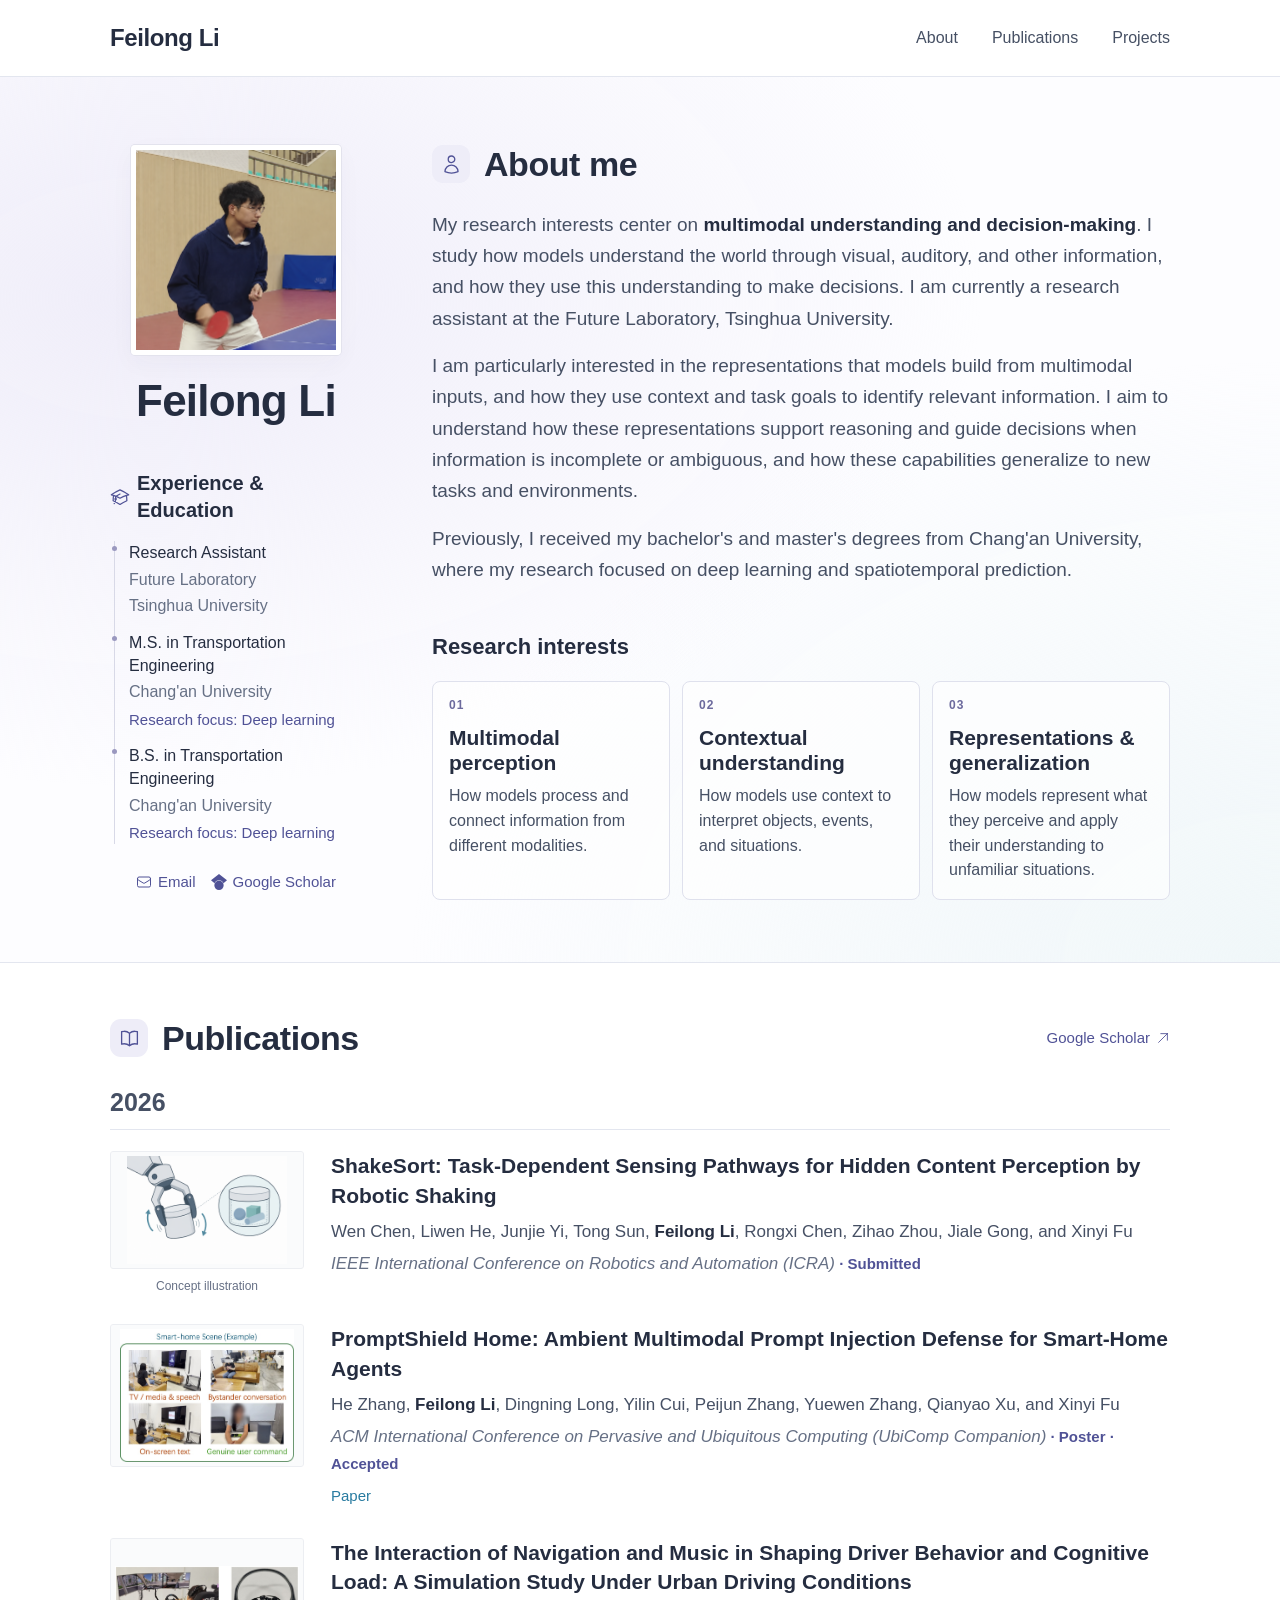
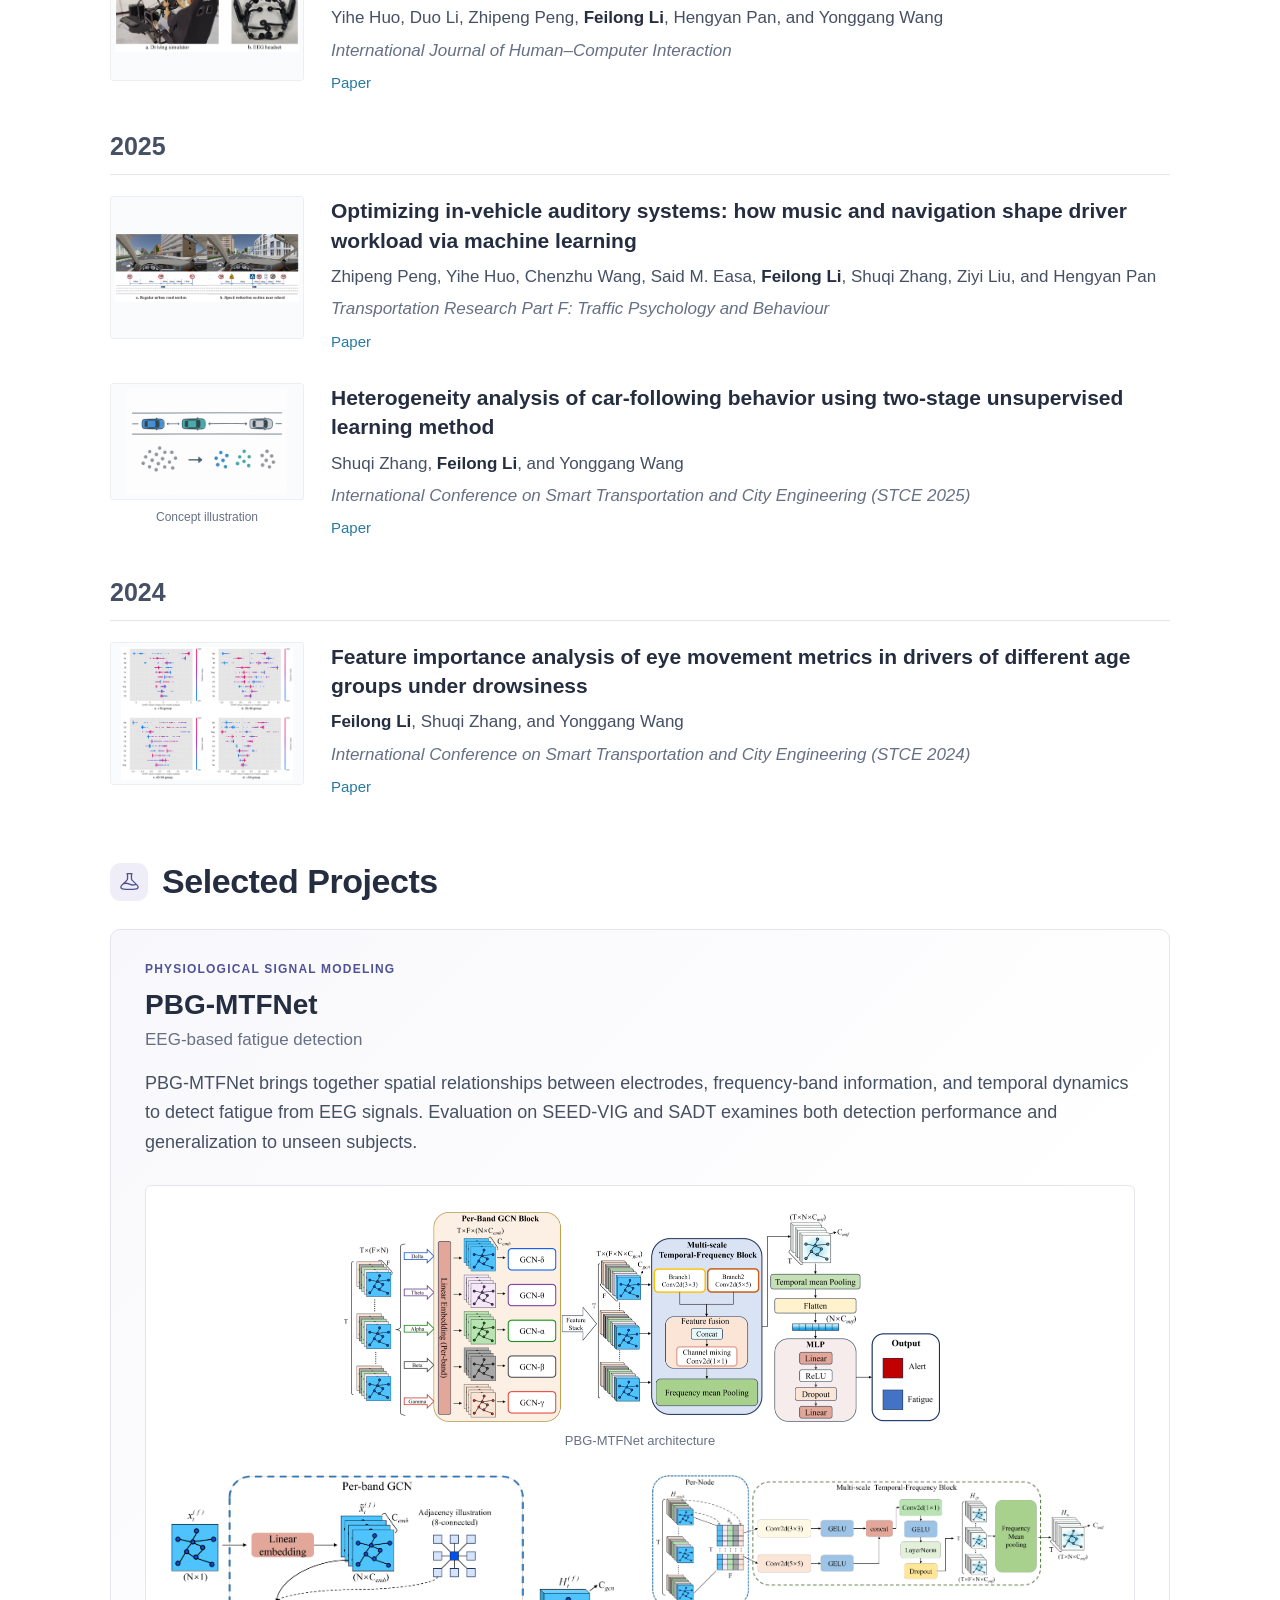
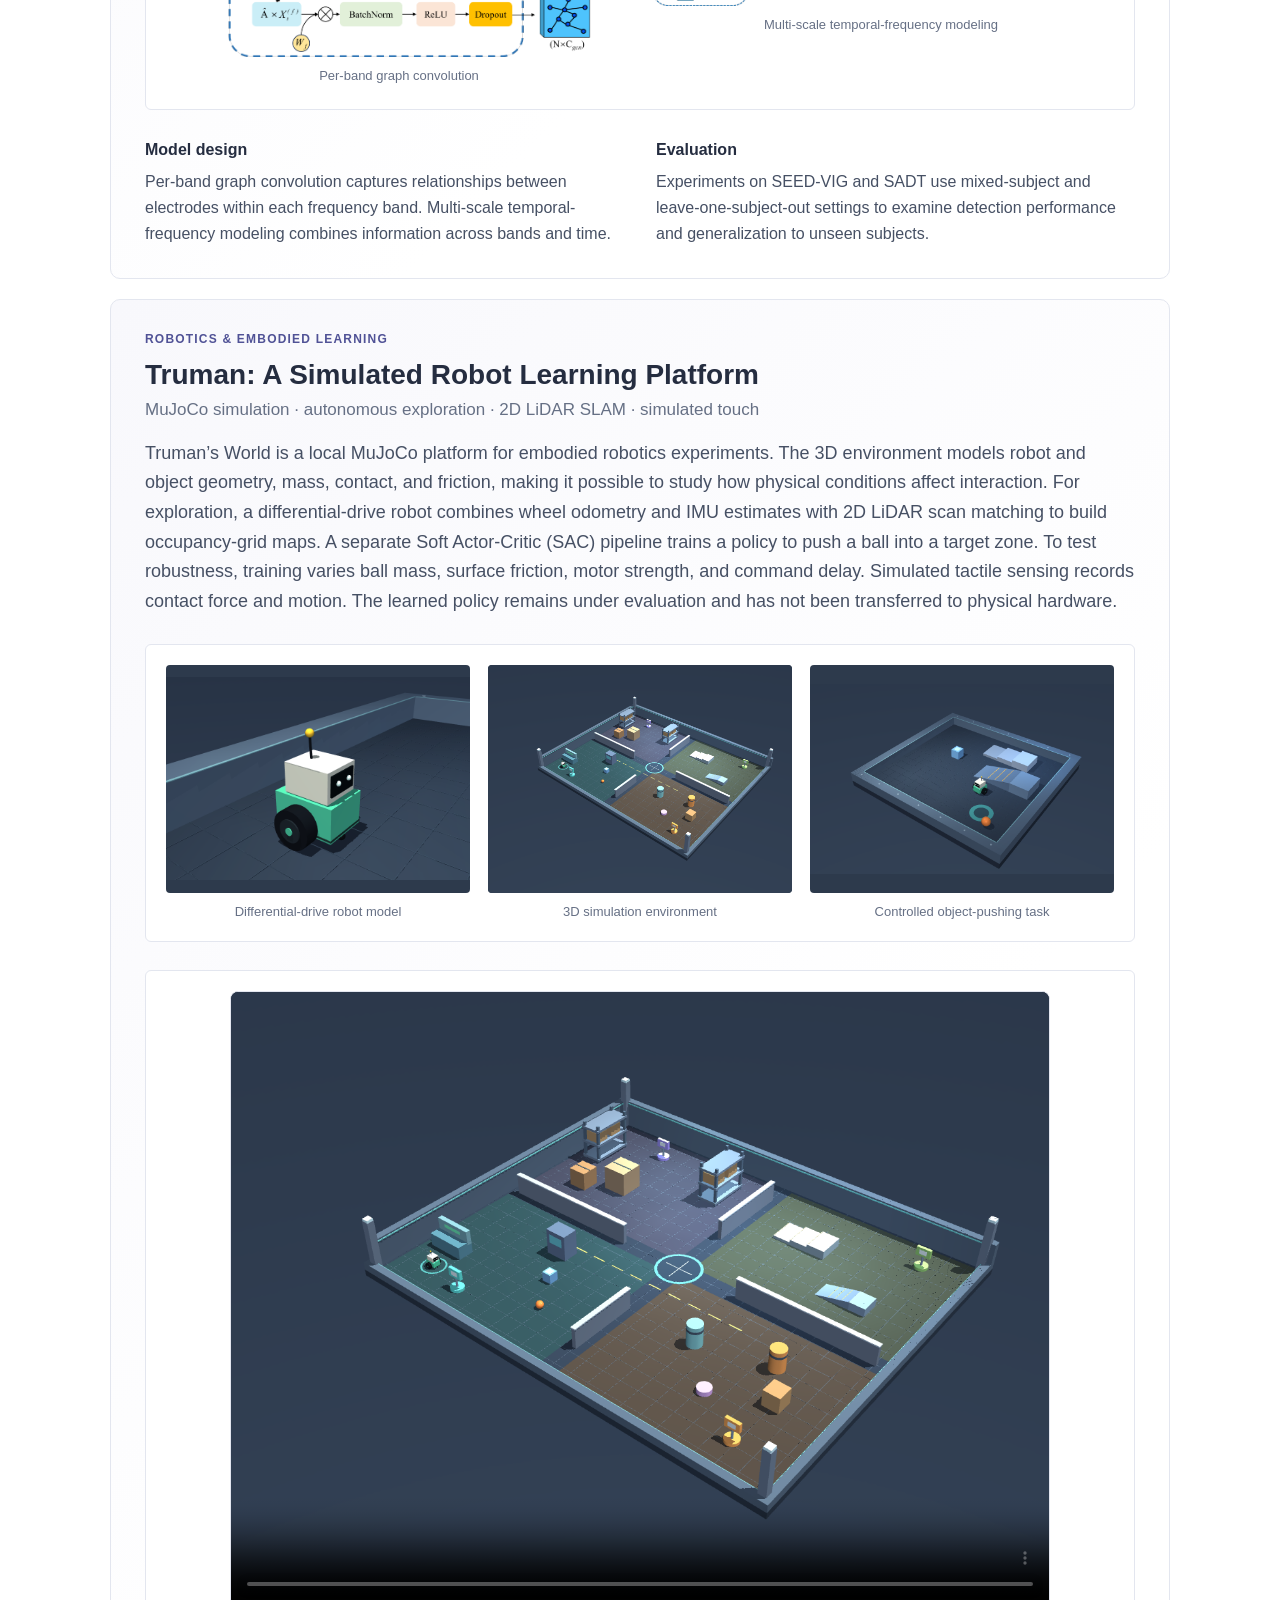
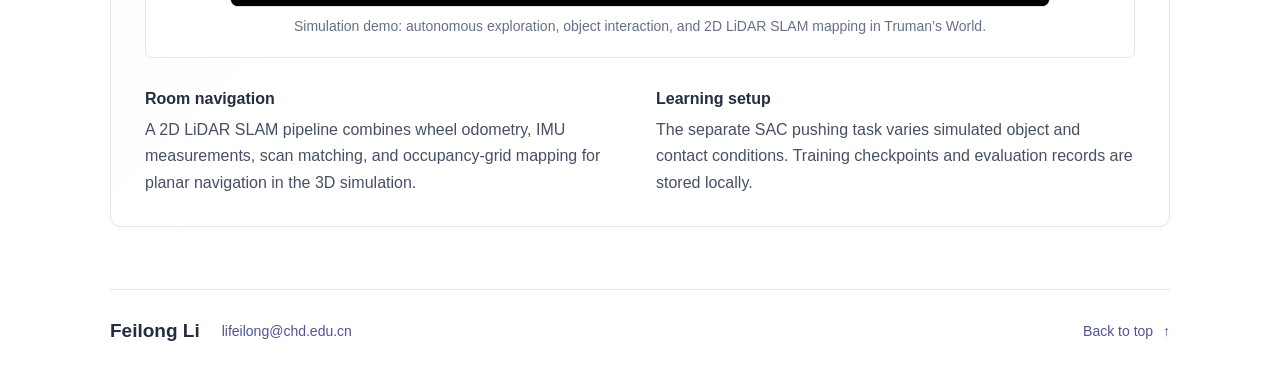
==== commit bc87a546: "Align Truman gallery images and captions" ====
--- a/index.html
+++ b/index.html
@@ -1 +1 @@
-<!DOCTYPE html><!--2pvyuulJifglptmoeZJ_2--><html lang="en"><head><meta charSet="utf-8"/><meta name="viewport" content="width=device-width, initial-scale=1"/><link rel="preload" as="image" href="/images/feilong-table-tennis.png"/><link rel="preload" as="image" href="/images/feilong-table-tennis-plain-hoodie-v1.png"/><link rel="stylesheet" href="/_next/static/css/homepage-type-uniform-thumbnails.css" data-precedence="next"/><link rel="preload" as="script" fetchPriority="low" href="/_next/static/chunks/webpack-40b63c86a3bdd964.js"/><script src="/_next/static/chunks/9a4ec5fe-004831ba3127e0f1.js" async=""></script><script src="/_next/static/chunks/79-82cd3fcf7ed76dbf.js" async=""></script><script src="/_next/static/chunks/main-app-7c46d85db99a0c38.js" async=""></script><script src="/_next/static/chunks/191-a0aeecc5fde519fc.js" async=""></script><script src="/_next/static/chunks/app/page-ae31e593120f74a1.js" async=""></script><title>Feilong Li</title><meta name="description" content="Research Assistant at Tsinghua University. Multimodal understanding, reasoning, and human–AI interaction."/><link rel="icon" href="/icon.ico?cf3fe3e970714b18" type="image/x-icon" sizes="16x16"/><script src="/_next/static/chunks/polyfills-42372ed130431b0a.js" noModule=""></script></head><body><div hidden=""><!--$--><!--/$--></div><a href="#about" class="skip-link">Skip to content</a><div class="masthead"><nav class="masthead-inner page-width" aria-label="Main navigation"><a href="#top" class="site-name">Feilong Li</a><div class="nav-links"><a href="#about">About</a><a href="#publications">Publications</a><a href="#personal-project">Projects</a></div></nav></div><main id="top" class="academic-layout"><header class="research-profile" id="about"><div class="profile-introduction page-width"><div class="profile-identity"><div class="profile-photo"><img alt="Feilong Li playing table tennis" width="1122" height="1402" decoding="async" data-nimg="1" style="color:transparent" src="/images/feilong-table-tennis.png"/><img alt="" aria-hidden="true" width="1122" height="1402" decoding="async" data-nimg="1" class="profile-shirt-retouch" style="color:transparent" src="/images/feilong-table-tennis-plain-hoodie-v1.png"/></div><div class="profile-identity-text"><h1>Feilong Li</h1></div><section class="profile-education" id="education" aria-labelledby="education-heading"><h2 id="education-heading"><svg stroke="currentColor" fill="none" stroke-width="1.5" viewBox="0 0 24 24" aria-hidden="true" height="1em" width="1em" xmlns="http://www.w3.org/2000/svg"><path stroke-linecap="round" stroke-linejoin="round" d="M4.26 10.147a60.438 60.438 0 0 0-.491 6.347A48.62 48.62 0 0 1 12 20.904a48.62 48.62 0 0 1 8.232-4.41 60.46 60.46 0 0 0-.491-6.347m-15.482 0a50.636 50.636 0 0 0-2.658-.813A59.906 59.906 0 0 1 12 3.493a59.903 59.903 0 0 1 10.399 5.84c-.896.248-1.783.52-2.658.814m-15.482 0A50.717 50.717 0 0 1 12 13.489a50.702 50.702 0 0 1 7.74-3.342M6.75 15a.75.75 0 1 0 0-1.5.75.75 0 0 0 0 1.5Zm0 0v-3.675A55.378 55.378 0 0 1 12 8.443m-7.007 11.55A5.981 5.981 0 0 0 6.75 15.75v-1.5"></path></svg>Experience &amp; Education</h2><ul><li class="current-experience"><strong>Research Assistant</strong><span>Future Laboratory</span><span>Tsinghua University</span></li><li><strong>M.S.<!-- --> in <!-- -->Transportation Engineering</strong><span>Chang&#x27;an University</span><span class="education-focus">Research focus: <!-- -->Deep learning</span></li><li><strong>B.S.<!-- --> in <!-- -->Transportation Engineering</strong><span>Chang&#x27;an University</span><span class="education-focus">Research focus: <!-- -->Deep learning</span></li></ul></section><div class="profile-contact"><a href="mailto:lifeilong@chd.edu.cn"><svg stroke="currentColor" fill="none" stroke-width="1.5" viewBox="0 0 24 24" aria-hidden="true" height="1em" width="1em" xmlns="http://www.w3.org/2000/svg"><path stroke-linecap="round" stroke-linejoin="round" d="M21.75 6.75v10.5a2.25 2.25 0 0 1-2.25 2.25h-15a2.25 2.25 0 0 1-2.25-2.25V6.75m19.5 0A2.25 2.25 0 0 0 19.5 4.5h-15a2.25 2.25 0 0 0-2.25 2.25m19.5 0v.243a2.25 2.25 0 0 1-1.07 1.916l-7.5 4.615a2.25 2.25 0 0 1-2.36 0L3.32 8.91a2.25 2.25 0 0 1-1.07-1.916V6.75"></path></svg> Email</a><div class="profile-links"><a href="https://scholar.google.com/citations?user=r1rDoekAAAAJ&amp;hl=en" target="_blank" rel="noopener noreferrer"><svg stroke="currentColor" fill="currentColor" stroke-width="0" role="img" viewBox="0 0 24 24" aria-hidden="true" height="1em" width="1em" xmlns="http://www.w3.org/2000/svg"><path d="M5.242 13.769L0 9.5 12 0l12 9.5-5.242 4.269C17.548 11.249 14.978 9.5 12 9.5c-2.977 0-5.548 1.748-6.758 4.269zM12 10a7 7 0 1 0 0 14 7 7 0 0 0 0-14z"></path></svg> Google Scholar</a><a href="https://www.overleaf.com/project/6aab80a729216a0eccb8a966" target="_blank" rel="noopener noreferrer"><svg stroke="currentColor" fill="none" stroke-width="1.5" viewBox="0 0 24 24" aria-hidden="true" height="1em" width="1em" xmlns="http://www.w3.org/2000/svg"><path stroke-linecap="round" stroke-linejoin="round" d="M19.5 14.25v-9a2.25 2.25 0 0 0-2.25-2.25h-10.5A2.25 2.25 0 0 0 4.5 5.25v13.5A2.25 2.25 0 0 0 6.75 21h6.75M8.25 7.5h7.5M8.25 11.25h7.5M8.25 15h4.5m3.75 4.5 4.5-4.5m-4.5 0h4.5v4.5"></path></svg> CV (Overleaf)</a></div></div></div><div class="profile-overview"><h2 class="profile-heading"><span class="heading-icon"><svg stroke="currentColor" fill="none" stroke-width="1.5" viewBox="0 0 24 24" aria-hidden="true" height="1em" width="1em" xmlns="http://www.w3.org/2000/svg"><path stroke-linecap="round" stroke-linejoin="round" d="M15.75 6a3.75 3.75 0 1 1-7.5 0 3.75 3.75 0 0 1 7.5 0ZM4.501 20.118a7.5 7.5 0 0 1 14.998 0A17.933 17.933 0 0 1 12 21.75c-2.676 0-5.216-.584-7.499-1.632Z"></path></svg></span>About me</h2><div class="profile-statement"><p>My research interests center on <strong>multimodal understanding and decision-making</strong>. I study how models understand the world through visual, auditory, and other information, and how they use this understanding to make decisions. I am currently a research assistant at the Future Laboratory, Tsinghua University.</p><p>I am particularly interested in the representations that models build from multimodal inputs, and how they use context and task goals to identify relevant information. I aim to understand how these representations support reasoning and guide decisions when information is incomplete or ambiguous, and how these capabilities generalize to new tasks and environments.</p><p>Previously, I received my bachelor's and master's degrees from Chang'an University, where my research focused on deep learning and spatiotemporal prediction.</p></div><div class="profile-details"><section class="research-interests" aria-labelledby="interests-heading"><h3 id="interests-heading">Research interests</h3><ul class="interest-grid"><li class="interest-card"><span class="interest-number" aria-hidden="true">01</span><div><h4>Multimodal perception</h4><p>How models process and connect information from different modalities.</p></div></li><li class="interest-card"><span class="interest-number" aria-hidden="true">02</span><div><h4>Contextual understanding</h4><p>How models use context to interpret objects, events, and situations.</p></div></li><li class="interest-card"><span class="interest-number" aria-hidden="true">03</span><div><h4>Representations &amp; generalization</h4><p>How models represent what they perceive and apply their understanding to unfamiliar situations.</p></div></li></ul></section></div></div></div></header><div class="academic-body page-width"><section id="publications" class="publications-section" aria-labelledby="publications-heading"><div class="section-header"><h2 id="publications-heading" class="section-heading"><span class="heading-icon"><svg stroke="currentColor" fill="none" stroke-width="1.5" viewBox="0 0 24 24" aria-hidden="true" height="1em" width="1em" xmlns="http://www.w3.org/2000/svg"><path stroke-linecap="round" stroke-linejoin="round" d="M12 6.042A8.967 8.967 0 0 0 6 3.75c-1.052 0-2.062.18-3 .512v14.25A8.987 8.987 0 0 1 6 18c2.305 0 4.408.867 6 2.292m0-14.25a8.966 8.966 0 0 1 6-2.292c1.052 0 2.062.18 3 .512v14.25A8.987 8.987 0 0 0 18 18a8.967 8.967 0 0 0-6 2.292m0-14.25v14.25"></path></svg></span>Publications</h2><a class="section-link" href="https://scholar.google.com/citations?user=r1rDoekAAAAJ&amp;hl=en" target="_blank" rel="noopener noreferrer">Google Scholar <svg stroke="currentColor" fill="none" stroke-width="1.5" viewBox="0 0 24 24" aria-hidden="true" height="1em" width="1em" xmlns="http://www.w3.org/2000/svg"><path stroke-linecap="round" stroke-linejoin="round" d="m4.5 19.5 15-15m0 0H8.25m11.25 0v11.25"></path></svg></a></div><div class="publication-list"><section class="publication-year-group" aria-labelledby="publications-2026"><h3 id="publications-2026" class="publication-year-heading"><time dateTime="2026">2026</time></h3><div class="publication-year-list"><article id="shakesort-publication" class="publication-entry"><div class="publication-figure"><button type="button" class="block w-full cursor-zoom-in bg-white focus-visible:outline focus-visible:outline-2 focus-visible:outline-blue-600" aria-label="Enlarge AI-generated concept illustration of a robotic gripper shaking a container to explore hidden contents; not an experimental figure" aria-haspopup="dialog"><img alt="AI-generated concept illustration of a robotic gripper shaking a container to explore hidden contents; not an experimental figure" loading="lazy" width="1920" height="1080" decoding="async" data-nimg="1" class="block w-full h-auto" style="color:transparent" src="images/shakesort-concept-v1.png"/></button><p class="publication-image-caption">Concept illustration</p></div><div class="publication-details"><h4 class="publication-title">ShakeSort: Task-Dependent Sensing Pathways for Hidden Content Perception by Robotic Shaking</h4><p class="publication-authors">Wen Chen, Liwen He, Junjie Yi, Tong Sun, <strong>Feilong Li</strong>, Rongxi Chen, Zihao Zhou, Jiale Gong, and Xinyi Fu</p><p class="publication-venue"><span class="publication-venue-name">IEEE International Conference on Robotics and Automation (ICRA)</span><span class="publication-status"> · <!-- -->Submitted</span></p></div></article><article class="publication-entry"><div class="publication-figure"><button type="button" class="block w-full cursor-zoom-in bg-white focus-visible:outline focus-visible:outline-2 focus-visible:outline-blue-600" aria-label="Enlarge Figure from PromptShield Home: Ambient Multimodal Prompt Injection Defense for Smart-Home Agents" aria-haspopup="dialog"><img alt="Figure from PromptShield Home: Ambient Multimodal Prompt Injection Defense for Smart-Home Agents" loading="lazy" width="1920" height="1080" decoding="async" data-nimg="1" class="block w-full h-auto" style="color:transparent" src="images/promptshield-scenarios.jpg"/></button></div><div class="publication-details"><h4 class="publication-title"><a href="https://arxiv.org/abs/2608.05495" target="_blank" rel="noopener noreferrer">PromptShield Home: Ambient Multimodal Prompt Injection Defense for Smart-Home Agents</a></h4><p class="publication-authors">He Zhang, <strong>Feilong Li</strong>, Dingning Long, Yilin Cui, Peijun Zhang, Yuewen Zhang, Qianyao Xu, and Xinyi Fu</p><p class="publication-venue"><span class="publication-venue-name">ACM International Conference on Pervasive and Ubiquitous Computing (UbiComp Companion)</span><span class="publication-status"> · <!-- -->Poster · Accepted</span></p><div class="publication-links"><a href="https://arxiv.org/abs/2608.05495" target="_blank" rel="noopener noreferrer">Paper</a></div></div></article><article class="publication-entry"><div class="publication-figure"><button type="button" class="block w-full cursor-zoom-in bg-white focus-visible:outline focus-visible:outline-2 focus-visible:outline-blue-600" aria-label="Enlarge Figure from The Interaction of Navigation and Music in Shaping Driver Behavior and Cognitive Load: A Simulation Study Under Urban Driving Conditions" aria-haspopup="dialog"><img alt="Figure from The Interaction of Navigation and Music in Shaping Driver Behavior and Cognitive Load: A Simulation Study Under Urban Driving Conditions" loading="lazy" width="1920" height="1080" decoding="async" data-nimg="1" class="block w-full h-auto" style="color:transparent" src="images/ijhci-experiment-setup.png"/></button></div><div class="publication-details"><h4 class="publication-title"><a href="https://doi.org/10.1080/10447318.2026.2622586" target="_blank" rel="noopener noreferrer">The Interaction of Navigation and Music in Shaping Driver Behavior and Cognitive Load: A Simulation Study Under Urban Driving Conditions</a></h4><p class="publication-authors">Yihe Huo, Duo Li, Zhipeng Peng, <strong>Feilong Li</strong>, Hengyan Pan, and Yonggang Wang</p><p class="publication-venue"><span class="publication-venue-name">International Journal of Human–Computer Interaction</span></p><div class="publication-links"><a href="https://doi.org/10.1080/10447318.2026.2622586" target="_blank" rel="noopener noreferrer">Paper</a></div></div></article></div></section><section class="publication-year-group" aria-labelledby="publications-2025"><h3 id="publications-2025" class="publication-year-heading"><time dateTime="2025">2025</time></h3><div class="publication-year-list"><article class="publication-entry"><div class="publication-figure"><button type="button" class="block w-full cursor-zoom-in bg-white focus-visible:outline focus-visible:outline-2 focus-visible:outline-blue-600" aria-label="Enlarge Figure from Optimizing in-vehicle auditory systems: how music and navigation shape driver workload via machine learning" aria-haspopup="dialog"><img alt="Figure from Optimizing in-vehicle auditory systems: how music and navigation shape driver workload via machine learning" loading="lazy" width="1920" height="1080" decoding="async" data-nimg="1" class="block w-full h-auto" style="color:transparent" src="images/trf-driving-scenarios.png"/></button></div><div class="publication-details"><h4 class="publication-title"><a href="https://doi.org/10.1016/j.trf.2025.103349" target="_blank" rel="noopener noreferrer">Optimizing in-vehicle auditory systems: how music and navigation shape driver workload via machine learning</a></h4><p class="publication-authors">Zhipeng Peng, Yihe Huo, Chenzhu Wang, Said M. Easa, <strong>Feilong Li</strong>, Shuqi Zhang, Ziyi Liu, and Hengyan Pan</p><p class="publication-venue"><span class="publication-venue-name">Transportation Research Part F: Traffic Psychology and Behaviour</span></p><div class="publication-links"><a href="https://doi.org/10.1016/j.trf.2025.103349" target="_blank" rel="noopener noreferrer">Paper</a></div></div></article><article class="publication-entry"><div class="publication-figure"><button type="button" class="block w-full cursor-zoom-in bg-white focus-visible:outline focus-visible:outline-2 focus-visible:outline-blue-600" aria-label="Enlarge AI-generated concept illustration of car-following headways and grouping behavior; not an experimental figure" aria-haspopup="dialog"><img alt="AI-generated concept illustration of car-following headways and grouping behavior; not an experimental figure" loading="lazy" width="1920" height="1080" decoding="async" data-nimg="1" class="block w-full h-auto" style="color:transparent" src="images/car-following-concept-v1.png"/></button><p class="publication-image-caption">Concept illustration</p></div><div class="publication-details"><h4 class="publication-title"><a href="https://doi.org/10.1117/12.3101697" target="_blank" rel="noopener noreferrer">Heterogeneity analysis of car-following behavior using two-stage unsupervised learning method</a></h4><p class="publication-authors">Shuqi Zhang, <strong>Feilong Li</strong>, and Yonggang Wang</p><p class="publication-venue"><span class="publication-venue-name">International Conference on Smart Transportation and City Engineering (STCE 2025)</span></p><div class="publication-links"><a href="https://doi.org/10.1117/12.3101697" target="_blank" rel="noopener noreferrer">Paper</a></div></div></article></div></section><section class="publication-year-group" aria-labelledby="publications-2024"><h3 id="publications-2024" class="publication-year-heading"><time dateTime="2024">2024</time></h3><div class="publication-year-list"><article class="publication-entry"><div class="publication-figure"><button type="button" class="block w-full cursor-zoom-in bg-white focus-visible:outline focus-visible:outline-2 focus-visible:outline-blue-600" aria-label="Enlarge combined eye movement SHAP plots for STCE 2024" aria-haspopup="dialog"><img alt="Combined eye movement SHAP plots for STCE 2024" loading="lazy" width="408" height="316" decoding="async" data-nimg="1" class="block w-full h-auto" style="color:transparent" src="images/eye-movement-shap-combined.png"/></button></div><div class="publication-details"><h4 class="publication-title"><a href="https://doi.org/10.1117/12.3061254" target="_blank" rel="noopener noreferrer">Feature importance analysis of eye movement metrics in drivers of different age groups under drowsiness</a></h4><p class="publication-authors"><strong>Feilong Li</strong>, Shuqi Zhang, and Yonggang Wang</p><p class="publication-venue"><span class="publication-venue-name">International Conference on Smart Transportation and City Engineering (STCE 2024)</span></p><div class="publication-links"><a href="https://doi.org/10.1117/12.3061254" target="_blank" rel="noopener noreferrer">Paper</a></div></div></article></div></section></div></section><section id="personal-project" class="project-section" aria-labelledby="personal-project-heading"><h2 id="personal-project-heading" class="section-heading"><span class="heading-icon"><svg stroke="currentColor" fill="none" stroke-width="1.5" viewBox="0 0 24 24" aria-hidden="true" height="1em" width="1em" xmlns="http://www.w3.org/2000/svg"><path stroke-linecap="round" stroke-linejoin="round" d="M9.75 3.104v5.714a2.25 2.25 0 0 1-.659 1.591L5 14.5M9.75 3.104c-.251.023-.501.05-.75.082m.75-.082a24.301 24.301 0 0 1 4.5 0m0 0v5.714c0 .597.237 1.17.659 1.591L19.8 15.3M14.25 3.104c.251.023.501.05.75.082M19.8 15.3l-1.57.393A9.065 9.065 0 0 1 12 15a9.065 9.065 0 0 0-6.23-.693L5 14.5m14.8.8 1.402 1.402c1.232 1.232.65 3.318-1.067 3.611A48.309 48.309 0 0 1 12 21c-2.773 0-5.491-.235-8.135-.687-1.718-.293-2.3-2.379-1.067-3.61L5 14.5"></path></svg></span>Selected Projects</h2><div class="selected-project-list"><article id="pbg-mtfnet" class="personal-project" aria-labelledby="pbg-mtfnet-heading"><div class="project-summary"><small class="section-kicker">Physiological signal modeling</small><div class="project-title-row"><h3 id="pbg-mtfnet-heading">PBG-MTFNet</h3></div><p class="project-subtitle">EEG-based fatigue detection</p><p class="project-description">PBG-MTFNet brings together spatial relationships between electrodes, frequency-band information, and temporal dynamics to detect fatigue from EEG signals. Evaluation on SEED-VIG and SADT examines both detection performance and generalization to unseen subjects.</p></div><div class="project-methods"><div class="project-gallery"><figure class="project-figure project-architecture"><button type="button" class="block w-full cursor-zoom-in bg-white focus-visible:outline focus-visible:outline-2 focus-visible:outline-blue-600" aria-label="Enlarge PBG-MTFNet architecture" aria-haspopup="dialog"><img alt="PBG-MTFNet architecture" loading="lazy" width="1200" height="427" decoding="async" data-nimg="1" class="block w-full h-auto" style="color:transparent" src="images/pbg-architecture.png"/></button><figcaption>PBG-MTFNet architecture</figcaption></figure><figure class="project-figure"><button type="button" class="block w-full cursor-zoom-in bg-white focus-visible:outline focus-visible:outline-2 focus-visible:outline-blue-600" aria-label="Enlarge Per-band graph convolution" aria-haspopup="dialog"><img alt="Per-band graph convolution" loading="lazy" width="1100" height="438" decoding="async" data-nimg="1" class="block w-full h-auto" style="color:transparent" src="images/pbg-per-band-gcn.png"/></button><figcaption>Per-band graph convolution</figcaption></figure><figure class="project-figure"><button type="button" class="block w-full cursor-zoom-in bg-white focus-visible:outline focus-visible:outline-2 focus-visible:outline-blue-600" aria-label="Enlarge Multi-scale temporal-frequency modeling" aria-haspopup="dialog"><img alt="Multi-scale temporal-frequency modeling" loading="lazy" width="1100" height="318" decoding="async" data-nimg="1" class="block w-full h-auto" style="color:transparent" src="images/pbg-temporal-frequency.png"/></button><figcaption>Multi-scale temporal-frequency modeling</figcaption></figure></div><dl class="project-details"><div><dt>Model design</dt><dd>Per-band graph convolution captures relationships between electrodes within each frequency band. Multi-scale temporal-frequency modeling combines information across bands and time.</dd></div><div><dt>Evaluation</dt><dd>Experiments on SEED-VIG and SADT use mixed-subject and leave-one-subject-out settings to examine detection performance and generalization to unseen subjects.</dd></div></dl></div></article><article id="truman-robot" class="personal-project" aria-labelledby="truman-robot-heading"><div class="project-summary"><small class="section-kicker">Robotics &amp; embodied learning</small><div class="project-title-row"><h3 id="truman-robot-heading">Truman: A Simulated Robot Learning Platform</h3></div><p class="project-subtitle">MuJoCo simulation · autonomous exploration · 2D LiDAR SLAM · simulated touch</p><p class="project-description">Truman’s World is a local MuJoCo platform for embodied robotics experiments. The 3D environment models robot and object geometry, mass, contact, and friction, making it possible to study how physical conditions affect interaction. For exploration, a differential-drive robot combines wheel odometry and IMU estimates with 2D LiDAR scan matching to build occupancy-grid maps. A separate Soft Actor-Critic (SAC) pipeline trains a policy to push a ball into a target zone. To test robustness, training varies ball mass, surface friction, motor strength, and command delay. Simulated tactile sensing records contact force and motion. The learned policy remains under evaluation and has not been transferred to physical hardware.</p></div><div class="project-methods"><div class="project-gallery"><figure class="project-figure project-architecture"><button type="button" class="block w-full cursor-zoom-in bg-white focus-visible:outline focus-visible:outline-2 focus-visible:outline-blue-600" aria-label="Enlarge Differential-drive robot model" aria-haspopup="dialog"><img alt="Differential-drive robot model" loading="lazy" width="840" height="560" decoding="async" data-nimg="1" class="block w-full h-auto" style="color:transparent" src="images/truman-robot-body.png"/></button><figcaption>Differential-drive robot model</figcaption></figure><figure class="project-figure"><button type="button" class="block w-full cursor-zoom-in bg-white focus-visible:outline focus-visible:outline-2 focus-visible:outline-blue-600" aria-label="Enlarge 3D simulation environment" aria-haspopup="dialog"><img alt="3D simulation environment" loading="lazy" width="1200" height="900" decoding="async" data-nimg="1" class="block w-full h-auto" style="color:transparent" src="images/truman-simulation-room.png"/></button><figcaption>3D simulation environment</figcaption></figure><figure class="project-figure"><button type="button" class="block w-full cursor-zoom-in bg-white focus-visible:outline focus-visible:outline-2 focus-visible:outline-blue-600" aria-label="Enlarge Controlled object-pushing task" aria-haspopup="dialog"><img alt="Controlled object-pushing task" loading="lazy" width="960" height="600" decoding="async" data-nimg="1" class="block w-full h-auto" style="color:transparent" src="images/truman-learning-task.png"/></button><figcaption>Controlled object-pushing task</figcaption></figure></div><figure class="project-video"><video controls="" playsInline="" preload="metadata" poster="/images/truman-simulation-room.png"><source src="/videos/truman-simulation-demo.mp4" type="video/mp4"/>Your browser does not support embedded videos.</video><figcaption>Simulation demo: autonomous exploration, object interaction, and 2D LiDAR SLAM mapping in Truman’s World.</figcaption></figure><dl class="project-details"><div><dt>Room navigation</dt><dd>A 2D LiDAR SLAM pipeline combines wheel odometry, IMU measurements, scan matching, and occupancy-grid mapping for planar navigation in the 3D simulation.</dd></div><div><dt>Learning setup</dt><dd>The separate SAC pushing task varies simulated object and contact conditions. Training checkpoints and evaluation records are stored locally.</dd></div></dl></div></article></div></section><footer class="site-footer"><div><span class="footer-name">Feilong Li</span><a href="mailto:lifeilong@chd.edu.cn">lifeilong@chd.edu.cn</a></div><a href="#top">Back to top <span aria-hidden="true">↑</span></a></footer></div></main><!--$--><!--/$--><script src="/_next/static/chunks/webpack-40b63c86a3bdd964.js" id="_R_" async=""></script><script>(self.__next_f=self.__next_f||[]).push([0])</script><script>self.__next_f.push([1,"1:\"$Sreact.fragment\"\n2:I[7398,[],\"\"]\n3:I[7596,[],\"\"]\n4:I[7244,[\"191\",\"static/chunks/191-a0aeecc5fde519fc.js\",\"974\",\"static/chunks/app/page-ae31e593120f74a1.js\"],\"Image\"]\nb:I[6718,[],\"\"]\n:HL[\"/_next/static/css/homepage-type-48d4335.css\",\"style\"]\n"])</script><script>self.__next_f.push([1,"0:{\"P\":null,\"b\":\"2pvyuulJifglptmoeZJ-2\",\"p\":\"\",\"c\":[\"\",\"\"],\"i\":false,\"f\":[[[\"\",{\"children\":[\"__PAGE__\",{}]},\"$undefined\",\"$undefined\",true],[\"\",[\"$\",\"$1\",\"c\",{\"children\":[[[\"$\",\"link\",\"0\",{\"rel\":\"stylesheet\",\"href\":\"/_next/static/css/homepage-type-48d4335.css\",\"precedence\":\"next\",\"crossOrigin\":\"$undefined\",\"nonce\":\"$undefined\"}]],[\"$\",\"html\",null,{\"lang\":\"en\",\"children\":[\"$\",\"body\",null,{\"children\":[\"$\",\"$L2\",null,{\"parallelRouterKey\":\"children\",\"error\":\"$undefined\",\"errorStyles\":\"$undefined\",\"errorScripts\":\"$undefined\",\"template\":[\"$\",\"$L3\",null,{}],\"templateStyles\":\"$undefined\",\"templateScripts\":\"$undefined\",\"notFound\":[[[\"$\",\"title\",null,{\"children\":\"404: This page could not be found.\"}],[\"$\",\"div\",null,{\"style\":{\"fontFamily\":\"system-ui,\\\"Segoe UI\\\",Roboto,Helvetica,Arial,sans-serif,\\\"Apple Color Emoji\\\",\\\"Segoe UI Emoji\\\"\",\"height\":\"100vh\",\"textAlign\":\"center\",\"display\":\"flex\",\"flexDirection\":\"column\",\"alignItems\":\"center\",\"justifyContent\":\"center\"},\"children\":[\"$\",\"div\",null,{\"children\":[[\"$\",\"style\",null,{\"dangerouslySetInnerHTML\":{\"__html\":\"body{color:#000;background:#fff;margin:0}.next-error-h1{border-right:1px solid rgba(0,0,0,.3)}@media (prefers-color-scheme:dark){body{color:#fff;background:#000}.next-error-h1{border-right:1px solid rgba(255,255,255,.3)}}\"}}],[\"$\",\"h1\",null,{\"className\":\"next-error-h1\",\"style\":{\"display\":\"inline-block\",\"margin\":\"0 20px 0 0\",\"padding\":\"0 23px 0 0\",\"fontSize\":24,\"fontWeight\":500,\"verticalAlign\":\"top\",\"lineHeight\":\"49px\"},\"children\":404}],[\"$\",\"div\",null,{\"style\":{\"display\":\"inline-block\"},\"children\":[\"$\",\"h2\",null,{\"style\":{\"fontSize\":14,\"fontWeight\":400,\"lineHeight\":\"49px\",\"margin\":0},\"children\":\"This page could not be found.\"}]}]]}]}]],[]],\"forbidden\":\"$undefined\",\"unauthorized\":\"$undefined\"}]}]}]]}],{\"children\":[\"__PAGE__\",[\"$\",\"$1\",\"c\",{\"children\":[[[\"$\",\"a\",null,{\"href\":\"#about\",\"className\":\"skip-link\",\"children\":\"Skip to content\"}],[\"$\",\"div\",null,{\"className\":\"masthead\",\"children\":[\"$\",\"nav\",null,{\"className\":\"masthead-inner page-width\",\"aria-label\":\"Main navigation\",\"children\":[[\"$\",\"a\",null,{\"href\":\"#top\",\"className\":\"site-name\",\"children\":\"Feilong Li\"}],[\"$\",\"div\",null,{\"className\":\"nav-links\",\"children\":[[\"$\",\"a\",null,{\"href\":\"#about\",\"children\":\"About\"}],[\"$\",\"a\",null,{\"href\":\"#publications\",\"children\":\"Publications\"}],[\"$\",\"a\",null,{\"href\":\"#personal-project\",\"children\":\"Projects\"}]]}]]}]}],[\"$\",\"main\",null,{\"id\":\"top\",\"className\":\"academic-layout\",\"children\":[[\"$\",\"header\",null,{\"className\":\"research-profile\",\"id\":\"about\",\"children\":[\"$\",\"div\",null,{\"className\":\"profile-introduction page-width\",\"children\":[[\"$\",\"div\",null,{\"className\":\"profile-identity\",\"children\":[[\"$\",\"div\",null,{\"className\":\"profile-photo\",\"children\":[[\"$\",\"$L4\",null,{\"src\":\"/images/feilong-table-tennis.png\",\"alt\":\"Feilong Li playing table tennis\",\"width\":1122,\"height\":1402,\"sizes\":\"432px\",\"priority\":true,\"unoptimized\":true}],[\"$\",\"$L4\",null,{\"className\":\"profile-shirt-retouch\",\"src\":\"/images/feilong-table-tennis-plain-hoodie-v1.png\",\"alt\":\"\",\"aria-hidden\":\"true\",\"width\":1122,\"height\":1402,\"sizes\":\"432px\",\"priority\":true,\"unoptimized\":true}]]}],[\"$\",\"div\",null,{\"className\":\"profile-identity-text\",\"children\":[\"$\",\"h1\",null,{\"children\":\"Feilong Li\"}]}],[\"$\",\"section\",null,{\"className\":\"profile-education\",\"id\":\"education\",\"aria-labelledby\":\"education-heading\",\"children\":[[\"$\",\"h2\",null,{\"id\":\"education-heading\",\"children\":[[\"$\",\"svg\",null,{\"stroke\":\"currentColor\",\"fill\":\"none\",\"strokeWidth\":\"1.5\",\"viewBox\":\"0 0 24 24\",\"aria-hidden\":\"true\",\"children\":[\"$undefined\",[[\"$\",\"path\",\"0\",{\"strokeLinecap\":\"round\",\"strokeLinejoin\":\"round\",\"d\":\"M4.26 10.147a60.438 60.438 0 0 0-.491 6.347A48.62 48.62 0 0 1 12 20.904a48.62 48.62 0 0 1 8.232-4.41 60.46 60.46 0 0 0-.491-6.347m-15.482 0a50.636 50.636 0 0 0-2.658-.813A59.906 59.906 0 0 1 12 3.493a59.903 59.903 0 0 1 10.399 5.84c-.896.248-1.783.52-2.658.814m-15.482 0A50.717 50.717 0 0 1 12 13.489a50.702 50.702 0 0 1 7.74-3.342M6.75 15a.75.75 0 1 0 0-1.5.75.75 0 0 0 0 1.5Zm0 0v-3.675A55.378 55.378 0 0 1 12 8.443m-7.007 11.55A5.981 5.981 0 0 0 6.75 15.75v-1.5\",\"children\":[]}]]],\"className\":\"$undefined\",\"style\":{\"color\":\"$undefined\"},\"height\":\"1em\",\"width\":\"1em\",\"xmlns\":\"http://www.w3.org/2000/svg\"}],\"Experience \u0026 Education\"]}],[\"$\",\"ul\",null,{\"children\":[[\"$\",\"li\",null,{\"className\":\"current-experience\",\"children\":[[\"$\",\"strong\",null,{\"children\":\"Research Assistant\"}],[\"$\",\"span\",null,{\"children\":\"Future Laboratory\"}],[\"$\",\"span\",null,{\"children\":\"Tsinghua University\"}]]}],[[\"$\",\"li\",\"MS\",{\"children\":[[\"$\",\"strong\",null,{\"children\":[\"M.S.\",\" in \",\"Transportation Engineering\"]}],[\"$\",\"span\",null,{\"children\":\"Chang'an University\"}],[\"$\",\"span\",null,{\"className\":\"education-focus\",\"children\":[\"Research focus: \",\"Deep learning\"]}]]}],\"$L5\"]]}]]}],\"$L6\"]}],\"$L7\"]}]}],\"$L8\"]}]],null,\"$L9\"]}],{},null,false]},null,false],\"$La\",false]],\"m\":\"$undefined\",\"G\":[\"$b\",[]],\"s\":false,\"S\":true}\n"])</script><script>self.__next_f.push([1,"c:I[5263,[\"191\",\"static/chunks/191-a0aeecc5fde519fc.js\",\"974\",\"static/chunks/app/page-ae31e593120f74a1.js\"],\"default\"]\n15:I[4559,[],\"OutletBoundary\"]\n17:I[4110,[],\"AsyncMetadataOutlet\"]\n19:I[4559,[],\"ViewportBoundary\"]\n1b:I[4559,[],\"MetadataBoundary\"]\n1c:\"$Sreact.suspense\"\n5:[\"$\",\"li\",\"BS\",{\"children\":[[\"$\",\"strong\",null,{\"children\":[\"B.S.\",\" in \",\"Transportation Engineering\"]}],[\"$\",\"span\",null,{\"children\":\"Chang'an University\"}],[\"$\",\"span\",null,{\"className\":\"education-focus\",\"children\":[\"Research focus: \",\"Deep learning\"]}]]}]\n"])</script><script>self.__next_f.push([1,"6:[\"$\",\"div\",null,{\"className\":\"profile-contact\",\"children\":[[\"$\",\"a\",null,{\"href\":\"mailto:lifeilong@chd.edu.cn\",\"children\":[[\"$\",\"svg\",null,{\"stroke\":\"currentColor\",\"fill\":\"none\",\"strokeWidth\":\"1.5\",\"viewBox\":\"0 0 24 24\",\"aria-hidden\":\"true\",\"children\":[\"$undefined\",[[\"$\",\"path\",\"0\",{\"strokeLinecap\":\"round\",\"strokeLinejoin\":\"round\",\"d\":\"M21.75 6.75v10.5a2.25 2.25 0 0 1-2.25 2.25h-15a2.25 2.25 0 0 1-2.25-2.25V6.75m19.5 0A2.25 2.25 0 0 0 19.5 4.5h-15a2.25 2.25 0 0 0-2.25 2.25m19.5 0v.243a2.25 2.25 0 0 1-1.07 1.916l-7.5 4.615a2.25 2.25 0 0 1-2.36 0L3.32 8.91a2.25 2.25 0 0 1-1.07-1.916V6.75\",\"children\":[]}]]],\"className\":\"$undefined\",\"style\":{\"color\":\"$undefined\"},\"height\":\"1em\",\"width\":\"1em\",\"xmlns\":\"http://www.w3.org/2000/svg\"}],\" Email\"]}],[\"$\",\"div\",null,{\"className\":\"profile-links\",\"children\":[\"$\",\"a\",null,{\"href\":\"https://scholar.google.com/citations?user=r1rDoekAAAAJ\u0026hl=en\",\"target\":\"_blank\",\"rel\":\"noopener noreferrer\",\"children\":[[\"$\",\"svg\",null,{\"stroke\":\"currentColor\",\"fill\":\"currentColor\",\"strokeWidth\":\"0\",\"role\":\"img\",\"viewBox\":\"0 0 24 24\",\"aria-hidden\":\"true\",\"children\":[\"$undefined\",[[\"$\",\"path\",\"0\",{\"d\":\"M5.242 13.769L0 9.5 12 0l12 9.5-5.242 4.269C17.548 11.249 14.978 9.5 12 9.5c-2.977 0-5.548 1.748-6.758 4.269zM12 10a7 7 0 1 0 0 14 7 7 0 0 0 0-14z\",\"children\":[]}]]],\"className\":\"$undefined\",\"style\":{\"color\":\"$undefined\"},\"height\":\"1em\",\"width\":\"1em\",\"xmlns\":\"http://www.w3.org/2000/svg\"}],\" Google Scholar\"]}]}]]}]\n"])</script><script>self.__next_f.push([1,"7:[\"$\",\"div\",null,{\"className\":\"profile-overview\",\"children\":[[\"$\",\"h2\",null,{\"className\":\"profile-heading\",\"children\":[[\"$\",\"span\",null,{\"className\":\"heading-icon\",\"children\":[\"$\",\"svg\",null,{\"stroke\":\"currentColor\",\"fill\":\"none\",\"strokeWidth\":\"1.5\",\"viewBox\":\"0 0 24 24\",\"aria-hidden\":\"true\",\"children\":[\"$undefined\",[[\"$\",\"path\",\"0\",{\"strokeLinecap\":\"round\",\"strokeLinejoin\":\"round\",\"d\":\"M15.75 6a3.75 3.75 0 1 1-7.5 0 3.75 3.75 0 0 1 7.5 0ZM4.501 20.118a7.5 7.5 0 0 1 14.998 0A17.933 17.933 0 0 1 12 21.75c-2.676 0-5.216-.584-7.499-1.632Z\",\"children\":[]}]]],\"className\":\"$undefined\",\"style\":{\"color\":\"$undefined\"},\"height\":\"1em\",\"width\":\"1em\",\"xmlns\":\"http://www.w3.org/2000/svg\"}]}],\"About me\"]}],[\"$\",\"div\",null,{\"className\":\"profile-statement\",\"children\":[[\"$\",\"p\",null,{\"children\":[\"My research interests center on \",[\"$\",\"strong\",null,{\"children\":\"multimodal understanding and decision-making\"}],\". I study how models understand the world through visual, auditory, and other information, and how they use this understanding to make decisions. I am currently a research assistant at the Future Laboratory, Tsinghua University.\"]}],[\"$\",\"p\",null,{\"children\":\"I am particularly interested in the representations that models build from multimodal inputs, and how they use context and task goals to identify relevant information. I aim to understand how these representations support reasoning and guide decisions when information is incomplete or ambiguous, and how these capabilities generalize to new tasks and environments.\"}],[\"$\",\"p\",null,{\"children\":\"Previously, I received my bachelor's and master's degrees from Chang'an University, where my research focused on deep learning and spatiotemporal prediction.\"}]]}],[\"$\",\"div\",null,{\"className\":\"profile-details\",\"children\":[\"$\",\"section\",null,{\"className\":\"research-interests\",\"aria-labelledby\":\"interests-heading\",\"children\":[[\"$\",\"h3\",null,{\"id\":\"interests-heading\",\"children\":\"Research interests\"}],[\"$\",\"ul\",null,{\"className\":\"interest-grid\",\"children\":[[\"$\",\"li\",null,{\"className\":\"interest-card\",\"children\":[[\"$\",\"span\",null,{\"className\":\"interest-number\",\"aria-hidden\":\"true\",\"children\":\"01\"}],[\"$\",\"div\",null,{\"children\":[[\"$\",\"h4\",null,{\"children\":\"Multimodal perception\"}],[\"$\",\"p\",null,{\"children\":\"How models process and connect information from different modalities.\"}]]}]]}],[\"$\",\"li\",null,{\"className\":\"interest-card\",\"children\":[[\"$\",\"span\",null,{\"className\":\"interest-number\",\"aria-hidden\":\"true\",\"children\":\"02\"}],[\"$\",\"div\",null,{\"children\":[[\"$\",\"h4\",null,{\"children\":\"Contextual understanding\"}],[\"$\",\"p\",null,{\"children\":\"How models use context to interpret objects, events, and situations.\"}]]}]]}],[\"$\",\"li\",null,{\"className\":\"interest-card\",\"children\":[[\"$\",\"span\",null,{\"className\":\"interest-number\",\"aria-hidden\":\"true\",\"children\":\"03\"}],[\"$\",\"div\",null,{\"children\":[[\"$\",\"h4\",null,{\"children\":\"Representations \u0026 generalization\"}],[\"$\",\"p\",null,{\"children\":\"How models represent what they perceive and apply their understanding to unfamiliar situations.\"}]]}]]}]]}]]}]}]]}]\n"])</script><script>self.__next_f.push([1,"8:[\"$\",\"div\",null,{\"className\":\"academic-body page-width\",\"children\":[[\"$\",\"section\",null,{\"id\":\"publications\",\"className\":\"publications-section\",\"aria-labelledby\":\"publications-heading\",\"children\":[[\"$\",\"div\",null,{\"className\":\"section-header\",\"children\":[[\"$\",\"h2\",null,{\"id\":\"publications-heading\",\"className\":\"section-heading\",\"children\":[[\"$\",\"span\",null,{\"className\":\"heading-icon\",\"children\":[\"$\",\"svg\",null,{\"stroke\":\"currentColor\",\"fill\":\"none\",\"strokeWidth\":\"1.5\",\"viewBox\":\"0 0 24 24\",\"aria-hidden\":\"true\",\"children\":[\"$undefined\",[[\"$\",\"path\",\"0\",{\"strokeLinecap\":\"round\",\"strokeLinejoin\":\"round\",\"d\":\"M12 6.042A8.967 8.967 0 0 0 6 3.75c-1.052 0-2.062.18-3 .512v14.25A8.987 8.987 0 0 1 6 18c2.305 0 4.408.867 6 2.292m0-14.25a8.966 8.966 0 0 1 6-2.292c1.052 0 2.062.18 3 .512v14.25A8.987 8.987 0 0 0 18 18a8.967 8.967 0 0 0-6 2.292m0-14.25v14.25\",\"children\":[]}]]],\"className\":\"$undefined\",\"style\":{\"color\":\"$undefined\"},\"height\":\"1em\",\"width\":\"1em\",\"xmlns\":\"http://www.w3.org/2000/svg\"}]}],\"Publications\"]}],[\"$\",\"a\",null,{\"className\":\"section-link\",\"href\":\"https://scholar.google.com/citations?user=r1rDoekAAAAJ\u0026hl=en\",\"target\":\"_blank\",\"rel\":\"noopener noreferrer\",\"children\":[\"Google Scholar \",[\"$\",\"svg\",null,{\"stroke\":\"currentColor\",\"fill\":\"none\",\"strokeWidth\":\"1.5\",\"viewBox\":\"0 0 24 24\",\"aria-hidden\":\"true\",\"children\":[\"$undefined\",[[\"$\",\"path\",\"0\",{\"strokeLinecap\":\"round\",\"strokeLinejoin\":\"round\",\"d\":\"m4.5 19.5 15-15m0 0H8.25m11.25 0v11.25\",\"children\":[]}]]],\"className\":\"$undefined\",\"style\":{\"color\":\"$undefined\"},\"height\":\"1em\",\"width\":\"1em\",\"xmlns\":\"http://www.w3.org/2000/svg\"}]]}]]}],[\"$\",\"div\",null,{\"className\":\"publication-list\",\"children\":[[\"$\",\"section\",\"2026\",{\"className\":\"publication-year-group\",\"aria-labelledby\":\"publications-2026\",\"children\":[[\"$\",\"h3\",null,{\"id\":\"publications-2026\",\"className\":\"publication-year-heading\",\"children\":[\"$\",\"time\",null,{\"dateTime\":\"2026\",\"children\":\"2026\"}]}],[\"$\",\"div\",null,{\"className\":\"publication-year-list\",\"children\":[[\"$\",\"article\",\"ShakeSort: Task-Dependent Sensing Pathways for Hidden Content Perception by Robotic Shaking\",{\"id\":\"shakesort-publication\",\"className\":\"publication-entry\",\"children\":[[\"$\",\"div\",null,{\"className\":\"publication-figure\",\"children\":[[\"$\",\"$Lc\",null,{\"src\":\"images/shakesort-concept-v1.png\",\"alt\":\"AI-generated concept illustration of a robotic gripper shaking a container to explore hidden contents; not an experimental figure\",\"width\":1920,\"height\":1080}],\"$undefined\",[\"$\",\"p\",null,{\"className\":\"publication-image-caption\",\"children\":\"Concept illustration\"}]]}],[\"$\",\"div\",null,{\"className\":\"publication-details\",\"children\":[[\"$\",\"h4\",null,{\"className\":\"publication-title\",\"children\":\"ShakeSort: Task-Dependent Sensing Pathways for Hidden Content Perception by Robotic Shaking\"}],[\"$\",\"p\",null,{\"className\":\"publication-authors\",\"children\":[\"Wen Chen, Liwen He, Junjie Yi, Tong Sun, \",[\"$\",\"strong\",\"1\",{\"children\":\"Feilong Li\"}],\", Rongxi Chen, Zihao Zhou, Jiale Gong, and Xinyi Fu\"]}],[\"$\",\"p\",null,{\"className\":\"publication-venue\",\"children\":[[\"$\",\"span\",null,{\"className\":\"publication-venue-name\",\"children\":\"IEEE International Conference on Robotics and Automation (ICRA)\"}],[\"$\",\"span\",null,{\"className\":\"publication-status\",\"children\":[\" · \",\"Submitted\"]}]]}],\"$undefined\"]}]]}],[\"$\",\"article\",\"PromptShield Home: Ambient Multimodal Prompt Injection Defense for Smart-Home Agents\",{\"id\":\"$undefined\",\"className\":\"publication-entry\",\"children\":[[\"$\",\"div\",null,{\"className\":\"publication-figure\",\"children\":[[\"$\",\"$Lc\",null,{\"src\":\"images/promptshield-scenarios.jpg\",\"alt\":\"Figure from PromptShield Home: Ambient Multimodal Prompt Injection Defense for Smart-Home Agents\",\"width\":1920,\"height\":1080}],\"$undefined\",\"$undefined\"]}],[\"$\",\"div\",null,{\"className\":\"publication-details\",\"children\":[[\"$\",\"h4\",null,{\"className\":\"publication-title\",\"children\":[\"$\",\"a\",null,{\"href\":\"https://arxiv.org/abs/2608.05495\",\"target\":\"_blank\",\"rel\":\"noopener noreferrer\",\"children\":\"PromptShield Home: Ambient Multimodal Prompt Injection Defense for Smart-Home Agents\"}]}],[\"$\",\"p\",null,{\"className\":\"publication-authors\",\"children\":[\"He Zhang, \",[\"$\",\"strong\",\"1\",{\"children\":\"Feilong Li\"}],\", Dingning Long, Yilin Cui, Peijun Zhang, Yuewen Zhang, Qianyao Xu, and Xinyi Fu\"]}],[\"$\",\"p\",null,{\"className\":\"publication-venue\",\"children\":[\"$Ld\",\"$Le\"]}],\"$Lf\"]}]]}],\"$L10\"]}]]}],\"$L11\",\"$L12\"]}]]}],\"$L13\",\"$L14\"]}]\n"])</script><script>self.__next_f.push([1,"9:[\"$\",\"$L15\",null,{\"children\":[\"$L16\",[\"$\",\"$L17\",null,{\"promise\":\"$@18\"}]]}]\na:[\"$\",\"$1\",\"h\",{\"children\":[null,[[\"$\",\"$L19\",null,{\"children\":\"$L1a\"}],null],[\"$\",\"$L1b\",null,{\"children\":[\"$\",\"div\",null,{\"hidden\":true,\"children\":[\"$\",\"$1c\",null,{\"fallback\":null,\"children\":\"$L1d\"}]}]}]]}]\n"])</script><script>self.__next_f.push([1,"d:[\"$\",\"span\",null,{\"className\":\"publication-venue-name\",\"children\":\"ACM International Conference on Pervasive and Ubiquitous Computing (UbiComp Companion)\"}]\ne:[\"$\",\"span\",null,{\"className\":\"publication-status\",\"children\":[\" · \",\"Poster · Accepted\"]}]\nf:[\"$\",\"div\",null,{\"className\":\"publication-links\",\"children\":[\"$\",\"a\",null,{\"href\":\"https://arxiv.org/abs/2608.05495\",\"target\":\"_blank\",\"rel\":\"noopener noreferrer\",\"children\":\"Paper\"}]}]\n"])</script><script>self.__next_f.push([1,"10:[\"$\",\"article\",\"The Interaction of Navigation and Music in Shaping Driver Behavior and Cognitive Load: A Simulation Study Under Urban Driving Conditions\",{\"id\":\"$undefined\",\"className\":\"publication-entry\",\"children\":[[\"$\",\"div\",null,{\"className\":\"publication-figure\",\"children\":[[\"$\",\"$Lc\",null,{\"src\":\"images/ijhci-experiment-setup.png\",\"alt\":\"Figure from The Interaction of Navigation and Music in Shaping Driver Behavior and Cognitive Load: A Simulation Study Under Urban Driving Conditions\",\"width\":1920,\"height\":1080}],\"$undefined\",\"$undefined\"]}],[\"$\",\"div\",null,{\"className\":\"publication-details\",\"children\":[[\"$\",\"h4\",null,{\"className\":\"publication-title\",\"children\":[\"$\",\"a\",null,{\"href\":\"https://doi.org/10.1080/10447318.2026.2622586\",\"target\":\"_blank\",\"rel\":\"noopener noreferrer\",\"children\":\"The Interaction of Navigation and Music in Shaping Driver Behavior and Cognitive Load: A Simulation Study Under Urban Driving Conditions\"}]}],[\"$\",\"p\",null,{\"className\":\"publication-authors\",\"children\":[\"Yihe Huo, Duo Li, Zhipeng Peng, \",[\"$\",\"strong\",\"1\",{\"children\":\"Feilong Li\"}],\", Hengyan Pan, and Yonggang Wang\"]}],[\"$\",\"p\",null,{\"className\":\"publication-venue\",\"children\":[[\"$\",\"span\",null,{\"className\":\"publication-venue-name\",\"children\":\"International Journal of Human–Computer Interaction\"}],\"$undefined\"]}],[\"$\",\"div\",null,{\"className\":\"publication-links\",\"children\":[\"$\",\"a\",null,{\"href\":\"https://doi.org/10.1080/10447318.2026.2622586\",\"target\":\"_blank\",\"rel\":\"noopener noreferrer\",\"children\":\"Paper\"}]}]]}]]}]\n"])</script><script>self.__next_f.push([1,"11:[\"$\",\"section\",\"2025\",{\"className\":\"publication-year-group\",\"aria-labelledby\":\"publications-2025\",\"children\":[[\"$\",\"h3\",null,{\"id\":\"publications-2025\",\"className\":\"publication-year-heading\",\"children\":[\"$\",\"time\",null,{\"dateTime\":\"2025\",\"children\":\"2025\"}]}],[\"$\",\"div\",null,{\"className\":\"publication-year-list\",\"children\":[[\"$\",\"article\",\"Optimizing in-vehicle auditory systems: how music and navigation shape driver workload via machine learning\",{\"id\":\"$undefined\",\"className\":\"publication-entry\",\"children\":[[\"$\",\"div\",null,{\"className\":\"publication-figure\",\"children\":[[\"$\",\"$Lc\",null,{\"src\":\"images/trf-driving-scenarios.png\",\"alt\":\"Figure from Optimizing in-vehicle auditory systems: how music and navigation shape driver workload via machine learning\",\"width\":1920,\"height\":1080}],\"$undefined\",\"$undefined\"]}],[\"$\",\"div\",null,{\"className\":\"publication-details\",\"children\":[[\"$\",\"h4\",null,{\"className\":\"publication-title\",\"children\":[\"$\",\"a\",null,{\"href\":\"https://doi.org/10.1016/j.trf.2025.103349\",\"target\":\"_blank\",\"rel\":\"noopener noreferrer\",\"children\":\"Optimizing in-vehicle auditory systems: how music and navigation shape driver workload via machine learning\"}]}],[\"$\",\"p\",null,{\"className\":\"publication-authors\",\"children\":[\"Zhipeng Peng, Yihe Huo, Chenzhu Wang, Said M. Easa, \",[\"$\",\"strong\",\"1\",{\"children\":\"Feilong Li\"}],\", Shuqi Zhang, Ziyi Liu, and Hengyan Pan\"]}],[\"$\",\"p\",null,{\"className\":\"publication-venue\",\"children\":[[\"$\",\"span\",null,{\"className\":\"publication-venue-name\",\"children\":\"Transportation Research Part F: Traffic Psychology and Behaviour\"}],\"$undefined\"]}],[\"$\",\"div\",null,{\"className\":\"publication-links\",\"children\":[\"$\",\"a\",null,{\"href\":\"https://doi.org/10.1016/j.trf.2025.103349\",\"target\":\"_blank\",\"rel\":\"noopener noreferrer\",\"children\":\"Paper\"}]}]]}]]}],[\"$\",\"article\",\"Heterogeneity analysis of car-following behavior using two-stage unsupervised learning method\",{\"id\":\"$undefined\",\"className\":\"publication-entry\",\"children\":[[\"$\",\"div\",null,{\"className\":\"publication-figure\",\"children\":[[\"$\",\"$Lc\",null,{\"src\":\"images/car-following-concept-v1.png\",\"alt\":\"AI-generated concept illustration of car-following headways and grouping behavior; not an experimental figure\",\"width\":1920,\"height\":1080}],\"$undefined\",[\"$\",\"p\",null,{\"className\":\"publication-image-caption\",\"children\":\"Concept illustration\"}]]}],[\"$\",\"div\",null,{\"className\":\"publication-details\",\"children\":[[\"$\",\"h4\",null,{\"className\":\"publication-title\",\"children\":[\"$\",\"a\",null,{\"href\":\"https://doi.org/10.1117/12.3101697\",\"target\":\"_blank\",\"rel\":\"noopener noreferrer\",\"children\":\"Heterogeneity analysis of car-following behavior using two-stage unsupervised learning method\"}]}],[\"$\",\"p\",null,{\"className\":\"publication-authors\",\"children\":[\"Shuqi Zhang, \",[\"$\",\"strong\",\"1\",{\"children\":\"Feilong Li\"}],\", and Yonggang Wang\"]}],[\"$\",\"p\",null,{\"className\":\"publication-venue\",\"children\":[[\"$\",\"span\",null,{\"className\":\"publication-venue-name\",\"children\":\"International Conference on Smart Transportation and City Engineering (STCE 2025)\"}],\"$undefined\"]}],[\"$\",\"div\",null,{\"className\":\"publication-links\",\"children\":[\"$\",\"a\",null,{\"href\":\"https://doi.org/10.1117/12.3101697\",\"target\":\"_blank\",\"rel\":\"noopener noreferrer\",\"children\":\"Paper\"}]}]]}]]}]]}]]}]\n"])</script><script>self.__next_f.push([1,"12:[\"$\",\"section\",\"2024\",{\"className\":\"publication-year-group\",\"aria-labelledby\":\"publications-2024\",\"children\":[[\"$\",\"h3\",null,{\"id\":\"publications-2024\",\"className\":\"publication-year-heading\",\"children\":[\"$\",\"time\",null,{\"dateTime\":\"2024\",\"children\":\"2024\"}]}],[\"$\",\"div\",null,{\"className\":\"publication-year-list\",\"children\":[[\"$\",\"article\",\"Feature importance analysis of eye movement metrics in drivers of different age groups under drowsiness\",{\"id\":\"$undefined\",\"className\":\"publication-entry\",\"children\":[[\"$\",\"div\",null,{\"className\":\"publication-figure\",\"children\":[\"\",[\"$\",\"$Lc\",\"images/eye-movement-shap-combined.png\",{\"src\":\"images/eye-movement-shap-combined.png\",\"alt\":\"Combined eye movement SHAP plots for STCE 2024\",\"width\":408,\"height\":316}],\"$undefined\"]}],[\"$\",\"div\",null,{\"className\":\"publication-details\",\"children\":[[\"$\",\"h4\",null,{\"className\":\"publication-title\",\"children\":[\"$\",\"a\",null,{\"href\":\"https://doi.org/10.1117/12.3061254\",\"target\":\"_blank\",\"rel\":\"noopener noreferrer\",\"children\":\"Feature importance analysis of eye movement metrics in drivers of different age groups under drowsiness\"}]}],[\"$\",\"p\",null,{\"className\":\"publication-authors\",\"children\":[\"\",[\"$\",\"strong\",\"1\",{\"children\":\"Feilong Li\"}],\", Shuqi Zhang, and Yonggang Wang\"]}],[\"$\",\"p\",null,{\"className\":\"publication-venue\",\"children\":[[\"$\",\"span\",null,{\"className\":\"publication-venue-name\",\"children\":\"International Conference on Smart Transportation and City Engineering (STCE 2024)\"}],\"$undefined\"]}],[\"$\",\"div\",null,{\"className\":\"publication-links\",\"children\":[\"$\",\"a\",null,{\"href\":\"https://doi.org/10.1117/12.3061254\",\"target\":\"_blank\",\"rel\":\"noopener noreferrer\",\"children\":\"Paper\"}]}]]}]]}]]}]]}]\n"])</script><script>self.__next_f.push([1,"13:[\"$\",\"section\",null,{\"id\":\"personal-project\",\"className\":\"project-section\",\"aria-labelledby\":\"personal-project-heading\",\"children\":[[\"$\",\"h2\",null,{\"id\":\"personal-project-heading\",\"className\":\"section-heading\",\"children\":[[\"$\",\"span\",null,{\"className\":\"heading-icon\",\"children\":[\"$\",\"svg\",null,{\"stroke\":\"currentColor\",\"fill\":\"none\",\"strokeWidth\":\"1.5\",\"viewBox\":\"0 0 24 24\",\"aria-hidden\":\"true\",\"children\":[\"$undefined\",[[\"$\",\"path\",\"0\",{\"strokeLinecap\":\"round\",\"strokeLinejoin\":\"round\",\"d\":\"M9.75 3.104v5.714a2.25 2.25 0 0 1-.659 1.591L5 14.5M9.75 3.104c-.251.023-.501.05-.75.082m.75-.082a24.301 24.301 0 0 1 4.5 0m0 0v5.714c0 .597.237 1.17.659 1.591L19.8 15.3M14.25 3.104c.251.023.501.05.75.082M19.8 15.3l-1.57.393A9.065 9.065 0 0 1 12 15a9.065 9.065 0 0 0-6.23-.693L5 14.5m14.8.8 1.402 1.402c1.232 1.232.65 3.318-1.067 3.611A48.309 48.309 0 0 1 12 21c-2.773 0-5.491-.235-8.135-.687-1.718-.293-2.3-2.379-1.067-3.61L5 14.5\",\"children\":[]}]]],\"className\":\"$undefined\",\"style\":{\"color\":\"$undefined\"},\"height\":\"1em\",\"width\":\"1em\",\"xmlns\":\"http://www.w3.org/2000/svg\"}]}],\"Selected Projects\"]}],[\"$\",\"div\",null,{\"className\":\"selected-project-list\",\"children\":[[\"$\",\"article\",\"pbg-mtfnet\",{\"id\":\"pbg-mtfnet\",\"className\":\"personal-project\",\"aria-labelledby\":\"pbg-mtfnet-heading\",\"children\":[[\"$\",\"div\",null,{\"className\":\"project-summary\",\"children\":[[\"$\",\"small\",null,{\"className\":\"section-kicker\",\"children\":\"Physiological signal modeling\"}],[\"$\",\"div\",null,{\"className\":\"project-title-row\",\"children\":[\"$\",\"h3\",null,{\"id\":\"pbg-mtfnet-heading\",\"children\":\"PBG-MTFNet\"}]}],[\"$\",\"p\",null,{\"className\":\"project-subtitle\",\"children\":\"EEG-based fatigue detection\"}],[\"$\",\"p\",null,{\"className\":\"project-description\",\"children\":\"PBG-MTFNet brings together spatial relationships between electrodes, frequency-band information, and temporal dynamics to detect fatigue from EEG signals. Evaluation on SEED-VIG and SADT examines both detection performance and generalization to unseen subjects.\"}]]}],[\"$\",\"div\",null,{\"className\":\"project-methods\",\"children\":[[\"$\",\"div\",null,{\"className\":\"project-gallery\",\"children\":[[\"$\",\"figure\",\"images/pbg-architecture.png\",{\"className\":\"project-figure project-architecture\",\"children\":[[\"$\",\"$Lc\",null,{\"src\":\"images/pbg-architecture.png\",\"alt\":\"PBG-MTFNet architecture\",\"width\":1200,\"height\":427}],[\"$\",\"figcaption\",null,{\"children\":\"PBG-MTFNet architecture\"}]]}],[\"$\",\"figure\",\"images/pbg-per-band-gcn.png\",{\"className\":\"project-figure\",\"children\":[[\"$\",\"$Lc\",null,{\"src\":\"images/pbg-per-band-gcn.png\",\"alt\":\"Per-band graph convolution\",\"width\":1100,\"height\":438}],[\"$\",\"figcaption\",null,{\"children\":\"Per-band graph convolution\"}]]}],[\"$\",\"figure\",\"images/pbg-temporal-frequency.png\",{\"className\":\"project-figure\",\"children\":[[\"$\",\"$Lc\",null,{\"src\":\"images/pbg-temporal-frequency.png\",\"alt\":\"Multi-scale temporal-frequency modeling\",\"width\":1100,\"height\":318}],[\"$\",\"figcaption\",null,{\"children\":\"Multi-scale temporal-frequency modeling\"}]]}]]}],null,[\"$\",\"dl\",null,{\"className\":\"project-details\",\"children\":[[\"$\",\"div\",\"Model design\",{\"children\":[[\"$\",\"dt\",null,{\"children\":\"Model design\"}],[\"$\",\"dd\",null,{\"children\":\"Per-band graph convolution captures relationships between electrodes within each frequency band. Multi-scale temporal-frequency modeling combines information across bands and time.\"}]]}],[\"$\",\"div\",\"Evaluation\",{\"children\":[[\"$\",\"dt\",null,{\"children\":\"Evaluation\"}],[\"$\",\"dd\",null,{\"children\":\"Experiments on SEED-VIG and SADT use mixed-subject and leave-one-subject-out settings to examine detection performance and generalization to unseen subjects.\"}]]}]]}]]}]]}],[\"$\",\"article\",\"truman-robot\",{\"id\":\"truman-robot\",\"className\":\"personal-project\",\"aria-labelledby\":\"truman-robot-heading\",\"children\":[[\"$\",\"div\",null,{\"className\":\"project-summary\",\"children\":[[\"$\",\"small\",null,{\"className\":\"section-kicker\",\"children\":\"Robotics \u0026 embodied learning\"}],[\"$\",\"div\",null,{\"className\":\"project-title-row\",\"children\":[\"$\",\"h3\",null,{\"id\":\"truman-robot-heading\",\"children\":\"Truman: A Simulated Robot Learning Platform\"}]}],[\"$\",\"p\",null,{\"className\":\"project-subtitle\",\"children\":\"MuJoCo simulation · autonomous exploration · 2D LiDAR SLAM · simulated touch\"}],\"$L1e\"]}],\"$L1f\"]}]]}]]}]\n"])</script><script>self.__next_f.push([1,"14:[\"$\",\"footer\",null,{\"className\":\"site-footer\",\"children\":[[\"$\",\"div\",null,{\"children\":[[\"$\",\"span\",null,{\"className\":\"footer-name\",\"children\":\"Feilong Li\"}],[\"$\",\"a\",null,{\"href\":\"mailto:lifeilong@chd.edu.cn\",\"children\":\"lifeilong@chd.edu.cn\"}]]}],[\"$\",\"a\",null,{\"href\":\"#top\",\"children\":[\"Back to top \",[\"$\",\"span\",null,{\"aria-hidden\":\"true\",\"children\":\"↑\"}]]}]]}]\n"])</script><script>self.__next_f.push([1,"1e:[\"$\",\"p\",null,{\"className\":\"project-description\",\"children\":\"Truman’s World is a local MuJoCo platform for embodied robotics experiments. The 3D environment models robot and object geometry, mass, contact, and friction, making it possible to study how physical conditions affect interaction. For exploration, a differential-drive robot combines wheel odometry and IMU estimates with 2D LiDAR scan matching to build occupancy-grid maps. A separate Soft Actor-Critic (SAC) pipeline trains a policy to push a ball into a target zone. To test robustness, training varies ball mass, surface friction, motor strength, and command delay. Simulated tactile sensing records contact force and motion. The learned policy remains under evaluation and has not been transferred to physical hardware.\"}]\n"])</script><script>self.__next_f.push([1,"1f:[\"$\",\"div\",null,{\"className\":\"project-methods\",\"children\":[[\"$\",\"div\",null,{\"className\":\"project-gallery\",\"children\":[[\"$\",\"figure\",\"images/truman-robot-body.png\",{\"className\":\"project-figure project-architecture\",\"children\":[[\"$\",\"$Lc\",null,{\"src\":\"images/truman-robot-body.png\",\"alt\":\"Differential-drive robot model\",\"width\":840,\"height\":560}],[\"$\",\"figcaption\",null,{\"children\":\"Differential-drive robot model\"}]]}],[\"$\",\"figure\",\"images/truman-simulation-room.png\",{\"className\":\"project-figure\",\"children\":[[\"$\",\"$Lc\",null,{\"src\":\"images/truman-simulation-room.png\",\"alt\":\"3D simulation environment\",\"width\":1200,\"height\":900}],[\"$\",\"figcaption\",null,{\"children\":\"3D simulation environment\"}]]}],[\"$\",\"figure\",\"images/truman-learning-task.png\",{\"className\":\"project-figure\",\"children\":[[\"$\",\"$Lc\",null,{\"src\":\"images/truman-learning-task.png\",\"alt\":\"Controlled object-pushing task\",\"width\":960,\"height\":600}],[\"$\",\"figcaption\",null,{\"children\":\"Controlled object-pushing task\"}]]}]]}],[\"$\",\"figure\",null,{\"className\":\"project-video\",\"children\":[[\"$\",\"video\",null,{\"controls\":true,\"playsInline\":true,\"preload\":\"metadata\",\"poster\":\"/images/truman-simulation-room.png\",\"children\":[[\"$\",\"source\",null,{\"src\":\"/videos/truman-simulation-demo.mp4\",\"type\":\"video/mp4\"}],\"Your browser does not support embedded videos.\"]}],[\"$\",\"figcaption\",null,{\"children\":\"Simulation demo: autonomous exploration, object interaction, and 2D LiDAR SLAM mapping in Truman’s World.\"}]]}],[\"$\",\"dl\",null,{\"className\":\"project-details\",\"children\":[[\"$\",\"div\",\"Room navigation\",{\"children\":[[\"$\",\"dt\",null,{\"children\":\"Room navigation\"}],[\"$\",\"dd\",null,{\"children\":\"A 2D LiDAR SLAM pipeline combines wheel odometry, IMU measurements, scan matching, and occupancy-grid mapping for planar navigation in the 3D simulation.\"}]]}],[\"$\",\"div\",\"Learning setup\",{\"children\":[[\"$\",\"dt\",null,{\"children\":\"Learning setup\"}],[\"$\",\"dd\",null,{\"children\":\"The separate SAC pushing task varies simulated object and contact conditions. Training checkpoints and evaluation records are stored locally.\"}]]}]]}]]}]\n"])</script><script>self.__next_f.push([1,"1a:[[\"$\",\"meta\",\"0\",{\"charSet\":\"utf-8\"}],[\"$\",\"meta\",\"1\",{\"name\":\"viewport\",\"content\":\"width=device-width, initial-scale=1\"}]]\n16:null\n"])</script><script>self.__next_f.push([1,"20:I[8062,[],\"IconMark\"]\n18:{\"metadata\":[[\"$\",\"title\",\"0\",{\"children\":\"Feilong Li\"}],[\"$\",\"meta\",\"1\",{\"name\":\"description\",\"content\":\"Research Assistant at Tsinghua University. Multimodal understanding, reasoning, and human–AI interaction.\"}],[\"$\",\"link\",\"2\",{\"rel\":\"icon\",\"href\":\"/icon.ico?cf3fe3e970714b18\",\"type\":\"image/x-icon\",\"sizes\":\"16x16\"}],[\"$\",\"$L20\",\"3\",{}]],\"error\":null,\"digest\":\"$undefined\"}\n"])</script><script>self.__next_f.push([1,"1d:\"$18:metadata\"\n"])</script></body></html>+<!DOCTYPE html><!--2pvyuulJifglptmoeZJ_2--><html lang="en"><head><meta charSet="utf-8"/><meta name="viewport" content="width=device-width, initial-scale=1"/><link rel="preload" as="image" href="/images/feilong-table-tennis.png"/><link rel="preload" as="image" href="/images/feilong-table-tennis-plain-hoodie-v1.png"/><link rel="stylesheet" href="/_next/static/css/homepage-gallery-aligned.css" data-precedence="next"/><link rel="preload" as="script" fetchPriority="low" href="/_next/static/chunks/webpack-40b63c86a3bdd964.js"/><script src="/_next/static/chunks/9a4ec5fe-004831ba3127e0f1.js" async=""></script><script src="/_next/static/chunks/79-82cd3fcf7ed76dbf.js" async=""></script><script src="/_next/static/chunks/main-app-7c46d85db99a0c38.js" async=""></script><script src="/_next/static/chunks/191-a0aeecc5fde519fc.js" async=""></script><script src="/_next/static/chunks/app/page-ae31e593120f74a1.js" async=""></script><title>Feilong Li</title><meta name="description" content="Research Assistant at Tsinghua University. Multimodal understanding, reasoning, and human–AI interaction."/><link rel="icon" href="/icon.ico?cf3fe3e970714b18" type="image/x-icon" sizes="16x16"/><script src="/_next/static/chunks/polyfills-42372ed130431b0a.js" noModule=""></script></head><body><div hidden=""><!--$--><!--/$--></div><a href="#about" class="skip-link">Skip to content</a><div class="masthead"><nav class="masthead-inner page-width" aria-label="Main navigation"><a href="#top" class="site-name">Feilong Li</a><div class="nav-links"><a href="#about">About</a><a href="#publications">Publications</a><a href="#personal-project">Projects</a></div></nav></div><main id="top" class="academic-layout"><header class="research-profile" id="about"><div class="profile-introduction page-width"><div class="profile-identity"><div class="profile-photo"><img alt="Feilong Li playing table tennis" width="1122" height="1402" decoding="async" data-nimg="1" style="color:transparent" src="/images/feilong-table-tennis.png"/><img alt="" aria-hidden="true" width="1122" height="1402" decoding="async" data-nimg="1" class="profile-shirt-retouch" style="color:transparent" src="/images/feilong-table-tennis-plain-hoodie-v1.png"/></div><div class="profile-identity-text"><h1>Feilong Li</h1></div><section class="profile-education" id="education" aria-labelledby="education-heading"><h2 id="education-heading"><svg stroke="currentColor" fill="none" stroke-width="1.5" viewBox="0 0 24 24" aria-hidden="true" height="1em" width="1em" xmlns="http://www.w3.org/2000/svg"><path stroke-linecap="round" stroke-linejoin="round" d="M4.26 10.147a60.438 60.438 0 0 0-.491 6.347A48.62 48.62 0 0 1 12 20.904a48.62 48.62 0 0 1 8.232-4.41 60.46 60.46 0 0 0-.491-6.347m-15.482 0a50.636 50.636 0 0 0-2.658-.813A59.906 59.906 0 0 1 12 3.493a59.903 59.903 0 0 1 10.399 5.84c-.896.248-1.783.52-2.658.814m-15.482 0A50.717 50.717 0 0 1 12 13.489a50.702 50.702 0 0 1 7.74-3.342M6.75 15a.75.75 0 1 0 0-1.5.75.75 0 0 0 0 1.5Zm0 0v-3.675A55.378 55.378 0 0 1 12 8.443m-7.007 11.55A5.981 5.981 0 0 0 6.75 15.75v-1.5"></path></svg>Experience &amp; Education</h2><ul><li class="current-experience"><strong>Research Assistant</strong><span>Future Laboratory</span><span>Tsinghua University</span></li><li><strong>M.S.<!-- --> in <!-- -->Transportation Engineering</strong><span>Chang&#x27;an University</span><span class="education-focus">Research focus: <!-- -->Deep learning</span></li><li><strong>B.S.<!-- --> in <!-- -->Transportation Engineering</strong><span>Chang&#x27;an University</span><span class="education-focus">Research focus: <!-- -->Deep learning</span></li></ul></section><div class="profile-contact"><a href="mailto:lifeilong@chd.edu.cn"><svg stroke="currentColor" fill="none" stroke-width="1.5" viewBox="0 0 24 24" aria-hidden="true" height="1em" width="1em" xmlns="http://www.w3.org/2000/svg"><path stroke-linecap="round" stroke-linejoin="round" d="M21.75 6.75v10.5a2.25 2.25 0 0 1-2.25 2.25h-15a2.25 2.25 0 0 1-2.25-2.25V6.75m19.5 0A2.25 2.25 0 0 0 19.5 4.5h-15a2.25 2.25 0 0 0-2.25 2.25m19.5 0v.243a2.25 2.25 0 0 1-1.07 1.916l-7.5 4.615a2.25 2.25 0 0 1-2.36 0L3.32 8.91a2.25 2.25 0 0 1-1.07-1.916V6.75"></path></svg> Email</a><div class="profile-links"><a href="https://scholar.google.com/citations?user=r1rDoekAAAAJ&amp;hl=en" target="_blank" rel="noopener noreferrer"><svg stroke="currentColor" fill="currentColor" stroke-width="0" role="img" viewBox="0 0 24 24" aria-hidden="true" height="1em" width="1em" xmlns="http://www.w3.org/2000/svg"><path d="M5.242 13.769L0 9.5 12 0l12 9.5-5.242 4.269C17.548 11.249 14.978 9.5 12 9.5c-2.977 0-5.548 1.748-6.758 4.269zM12 10a7 7 0 1 0 0 14 7 7 0 0 0 0-14z"></path></svg> Google Scholar</a><a href="https://www.overleaf.com/project/6aab80a729216a0eccb8a966" target="_blank" rel="noopener noreferrer"><svg stroke="currentColor" fill="none" stroke-width="1.5" viewBox="0 0 24 24" aria-hidden="true" height="1em" width="1em" xmlns="http://www.w3.org/2000/svg"><path stroke-linecap="round" stroke-linejoin="round" d="M19.5 14.25v-9a2.25 2.25 0 0 0-2.25-2.25h-10.5A2.25 2.25 0 0 0 4.5 5.25v13.5A2.25 2.25 0 0 0 6.75 21h6.75M8.25 7.5h7.5M8.25 11.25h7.5M8.25 15h4.5m3.75 4.5 4.5-4.5m-4.5 0h4.5v4.5"></path></svg> CV (Overleaf)</a></div></div></div><div class="profile-overview"><h2 class="profile-heading"><span class="heading-icon"><svg stroke="currentColor" fill="none" stroke-width="1.5" viewBox="0 0 24 24" aria-hidden="true" height="1em" width="1em" xmlns="http://www.w3.org/2000/svg"><path stroke-linecap="round" stroke-linejoin="round" d="M15.75 6a3.75 3.75 0 1 1-7.5 0 3.75 3.75 0 0 1 7.5 0ZM4.501 20.118a7.5 7.5 0 0 1 14.998 0A17.933 17.933 0 0 1 12 21.75c-2.676 0-5.216-.584-7.499-1.632Z"></path></svg></span>About me</h2><div class="profile-statement"><p>My research interests center on <strong>multimodal understanding and decision-making</strong>. I study how models understand the world through visual, auditory, and other information, and how they use this understanding to make decisions. I am currently a research assistant at the Future Laboratory, Tsinghua University.</p><p>I am particularly interested in the representations that models build from multimodal inputs, and how they use context and task goals to identify relevant information. I aim to understand how these representations support reasoning and guide decisions when information is incomplete or ambiguous, and how these capabilities generalize to new tasks and environments.</p><p>Previously, I received my bachelor's and master's degrees from Chang'an University, where my research focused on deep learning and spatiotemporal prediction.</p></div><div class="profile-details"><section class="research-interests" aria-labelledby="interests-heading"><h3 id="interests-heading">Research interests</h3><ul class="interest-grid"><li class="interest-card"><span class="interest-number" aria-hidden="true">01</span><div><h4>Multimodal perception</h4><p>How models process and connect information from different modalities.</p></div></li><li class="interest-card"><span class="interest-number" aria-hidden="true">02</span><div><h4>Contextual understanding</h4><p>How models use context to interpret objects, events, and situations.</p></div></li><li class="interest-card"><span class="interest-number" aria-hidden="true">03</span><div><h4>Representations &amp; generalization</h4><p>How models represent what they perceive and apply their understanding to unfamiliar situations.</p></div></li></ul></section></div></div></div></header><div class="academic-body page-width"><section id="publications" class="publications-section" aria-labelledby="publications-heading"><div class="section-header"><h2 id="publications-heading" class="section-heading"><span class="heading-icon"><svg stroke="currentColor" fill="none" stroke-width="1.5" viewBox="0 0 24 24" aria-hidden="true" height="1em" width="1em" xmlns="http://www.w3.org/2000/svg"><path stroke-linecap="round" stroke-linejoin="round" d="M12 6.042A8.967 8.967 0 0 0 6 3.75c-1.052 0-2.062.18-3 .512v14.25A8.987 8.987 0 0 1 6 18c2.305 0 4.408.867 6 2.292m0-14.25a8.966 8.966 0 0 1 6-2.292c1.052 0 2.062.18 3 .512v14.25A8.987 8.987 0 0 0 18 18a8.967 8.967 0 0 0-6 2.292m0-14.25v14.25"></path></svg></span>Publications</h2><a class="section-link" href="https://scholar.google.com/citations?user=r1rDoekAAAAJ&amp;hl=en" target="_blank" rel="noopener noreferrer">Google Scholar <svg stroke="currentColor" fill="none" stroke-width="1.5" viewBox="0 0 24 24" aria-hidden="true" height="1em" width="1em" xmlns="http://www.w3.org/2000/svg"><path stroke-linecap="round" stroke-linejoin="round" d="m4.5 19.5 15-15m0 0H8.25m11.25 0v11.25"></path></svg></a></div><div class="publication-list"><section class="publication-year-group" aria-labelledby="publications-2026"><h3 id="publications-2026" class="publication-year-heading"><time dateTime="2026">2026</time></h3><div class="publication-year-list"><article id="shakesort-publication" class="publication-entry"><div class="publication-figure"><button type="button" class="block w-full cursor-zoom-in bg-white focus-visible:outline focus-visible:outline-2 focus-visible:outline-blue-600" aria-label="Enlarge AI-generated concept illustration of a robotic gripper shaking a container to explore hidden contents; not an experimental figure" aria-haspopup="dialog"><img alt="AI-generated concept illustration of a robotic gripper shaking a container to explore hidden contents; not an experimental figure" loading="lazy" width="1920" height="1080" decoding="async" data-nimg="1" class="block w-full h-auto" style="color:transparent" src="images/shakesort-concept-v1.png"/></button><p class="publication-image-caption">Concept illustration</p></div><div class="publication-details"><h4 class="publication-title">ShakeSort: Task-Dependent Sensing Pathways for Hidden Content Perception by Robotic Shaking</h4><p class="publication-authors">Wen Chen, Liwen He, Junjie Yi, Tong Sun, <strong>Feilong Li</strong>, Rongxi Chen, Zihao Zhou, Jiale Gong, and Xinyi Fu</p><p class="publication-venue"><span class="publication-venue-name">IEEE International Conference on Robotics and Automation (ICRA)</span><span class="publication-status"> · <!-- -->Submitted</span></p></div></article><article class="publication-entry"><div class="publication-figure"><button type="button" class="block w-full cursor-zoom-in bg-white focus-visible:outline focus-visible:outline-2 focus-visible:outline-blue-600" aria-label="Enlarge Figure from PromptShield Home: Ambient Multimodal Prompt Injection Defense for Smart-Home Agents" aria-haspopup="dialog"><img alt="Figure from PromptShield Home: Ambient Multimodal Prompt Injection Defense for Smart-Home Agents" loading="lazy" width="1920" height="1080" decoding="async" data-nimg="1" class="block w-full h-auto" style="color:transparent" src="images/promptshield-scenarios.jpg"/></button></div><div class="publication-details"><h4 class="publication-title"><a href="https://arxiv.org/abs/2608.05495" target="_blank" rel="noopener noreferrer">PromptShield Home: Ambient Multimodal Prompt Injection Defense for Smart-Home Agents</a></h4><p class="publication-authors">He Zhang, <strong>Feilong Li</strong>, Dingning Long, Yilin Cui, Peijun Zhang, Yuewen Zhang, Qianyao Xu, and Xinyi Fu</p><p class="publication-venue"><span class="publication-venue-name">ACM International Conference on Pervasive and Ubiquitous Computing (UbiComp Companion)</span><span class="publication-status"> · <!-- -->Poster · Accepted</span></p><div class="publication-links"><a href="https://arxiv.org/abs/2608.05495" target="_blank" rel="noopener noreferrer">Paper</a></div></div></article><article class="publication-entry"><div class="publication-figure"><button type="button" class="block w-full cursor-zoom-in bg-white focus-visible:outline focus-visible:outline-2 focus-visible:outline-blue-600" aria-label="Enlarge Figure from The Interaction of Navigation and Music in Shaping Driver Behavior and Cognitive Load: A Simulation Study Under Urban Driving Conditions" aria-haspopup="dialog"><img alt="Figure from The Interaction of Navigation and Music in Shaping Driver Behavior and Cognitive Load: A Simulation Study Under Urban Driving Conditions" loading="lazy" width="1920" height="1080" decoding="async" data-nimg="1" class="block w-full h-auto" style="color:transparent" src="images/ijhci-experiment-setup.png"/></button></div><div class="publication-details"><h4 class="publication-title"><a href="https://doi.org/10.1080/10447318.2026.2622586" target="_blank" rel="noopener noreferrer">The Interaction of Navigation and Music in Shaping Driver Behavior and Cognitive Load: A Simulation Study Under Urban Driving Conditions</a></h4><p class="publication-authors">Yihe Huo, Duo Li, Zhipeng Peng, <strong>Feilong Li</strong>, Hengyan Pan, and Yonggang Wang</p><p class="publication-venue"><span class="publication-venue-name">International Journal of Human–Computer Interaction</span></p><div class="publication-links"><a href="https://doi.org/10.1080/10447318.2026.2622586" target="_blank" rel="noopener noreferrer">Paper</a></div></div></article></div></section><section class="publication-year-group" aria-labelledby="publications-2025"><h3 id="publications-2025" class="publication-year-heading"><time dateTime="2025">2025</time></h3><div class="publication-year-list"><article class="publication-entry"><div class="publication-figure"><button type="button" class="block w-full cursor-zoom-in bg-white focus-visible:outline focus-visible:outline-2 focus-visible:outline-blue-600" aria-label="Enlarge Figure from Optimizing in-vehicle auditory systems: how music and navigation shape driver workload via machine learning" aria-haspopup="dialog"><img alt="Figure from Optimizing in-vehicle auditory systems: how music and navigation shape driver workload via machine learning" loading="lazy" width="1920" height="1080" decoding="async" data-nimg="1" class="block w-full h-auto" style="color:transparent" src="images/trf-driving-scenarios.png"/></button></div><div class="publication-details"><h4 class="publication-title"><a href="https://doi.org/10.1016/j.trf.2025.103349" target="_blank" rel="noopener noreferrer">Optimizing in-vehicle auditory systems: how music and navigation shape driver workload via machine learning</a></h4><p class="publication-authors">Zhipeng Peng, Yihe Huo, Chenzhu Wang, Said M. Easa, <strong>Feilong Li</strong>, Shuqi Zhang, Ziyi Liu, and Hengyan Pan</p><p class="publication-venue"><span class="publication-venue-name">Transportation Research Part F: Traffic Psychology and Behaviour</span></p><div class="publication-links"><a href="https://doi.org/10.1016/j.trf.2025.103349" target="_blank" rel="noopener noreferrer">Paper</a></div></div></article><article class="publication-entry"><div class="publication-figure"><button type="button" class="block w-full cursor-zoom-in bg-white focus-visible:outline focus-visible:outline-2 focus-visible:outline-blue-600" aria-label="Enlarge AI-generated concept illustration of car-following headways and grouping behavior; not an experimental figure" aria-haspopup="dialog"><img alt="AI-generated concept illustration of car-following headways and grouping behavior; not an experimental figure" loading="lazy" width="1920" height="1080" decoding="async" data-nimg="1" class="block w-full h-auto" style="color:transparent" src="images/car-following-concept-v1.png"/></button><p class="publication-image-caption">Concept illustration</p></div><div class="publication-details"><h4 class="publication-title"><a href="https://doi.org/10.1117/12.3101697" target="_blank" rel="noopener noreferrer">Heterogeneity analysis of car-following behavior using two-stage unsupervised learning method</a></h4><p class="publication-authors">Shuqi Zhang, <strong>Feilong Li</strong>, and Yonggang Wang</p><p class="publication-venue"><span class="publication-venue-name">International Conference on Smart Transportation and City Engineering (STCE 2025)</span></p><div class="publication-links"><a href="https://doi.org/10.1117/12.3101697" target="_blank" rel="noopener noreferrer">Paper</a></div></div></article></div></section><section class="publication-year-group" aria-labelledby="publications-2024"><h3 id="publications-2024" class="publication-year-heading"><time dateTime="2024">2024</time></h3><div class="publication-year-list"><article class="publication-entry"><div class="publication-figure"><button type="button" class="block w-full cursor-zoom-in bg-white focus-visible:outline focus-visible:outline-2 focus-visible:outline-blue-600" aria-label="Enlarge combined eye movement SHAP plots for STCE 2024" aria-haspopup="dialog"><img alt="Combined eye movement SHAP plots for STCE 2024" loading="lazy" width="408" height="316" decoding="async" data-nimg="1" class="block w-full h-auto" style="color:transparent" src="images/eye-movement-shap-combined.png"/></button></div><div class="publication-details"><h4 class="publication-title"><a href="https://doi.org/10.1117/12.3061254" target="_blank" rel="noopener noreferrer">Feature importance analysis of eye movement metrics in drivers of different age groups under drowsiness</a></h4><p class="publication-authors"><strong>Feilong Li</strong>, Shuqi Zhang, and Yonggang Wang</p><p class="publication-venue"><span class="publication-venue-name">International Conference on Smart Transportation and City Engineering (STCE 2024)</span></p><div class="publication-links"><a href="https://doi.org/10.1117/12.3061254" target="_blank" rel="noopener noreferrer">Paper</a></div></div></article></div></section></div></section><section id="personal-project" class="project-section" aria-labelledby="personal-project-heading"><h2 id="personal-project-heading" class="section-heading"><span class="heading-icon"><svg stroke="currentColor" fill="none" stroke-width="1.5" viewBox="0 0 24 24" aria-hidden="true" height="1em" width="1em" xmlns="http://www.w3.org/2000/svg"><path stroke-linecap="round" stroke-linejoin="round" d="M9.75 3.104v5.714a2.25 2.25 0 0 1-.659 1.591L5 14.5M9.75 3.104c-.251.023-.501.05-.75.082m.75-.082a24.301 24.301 0 0 1 4.5 0m0 0v5.714c0 .597.237 1.17.659 1.591L19.8 15.3M14.25 3.104c.251.023.501.05.75.082M19.8 15.3l-1.57.393A9.065 9.065 0 0 1 12 15a9.065 9.065 0 0 0-6.23-.693L5 14.5m14.8.8 1.402 1.402c1.232 1.232.65 3.318-1.067 3.611A48.309 48.309 0 0 1 12 21c-2.773 0-5.491-.235-8.135-.687-1.718-.293-2.3-2.379-1.067-3.61L5 14.5"></path></svg></span>Selected Projects</h2><div class="selected-project-list"><article id="pbg-mtfnet" class="personal-project" aria-labelledby="pbg-mtfnet-heading"><div class="project-summary"><small class="section-kicker">Physiological signal modeling</small><div class="project-title-row"><h3 id="pbg-mtfnet-heading">PBG-MTFNet</h3></div><p class="project-subtitle">EEG-based fatigue detection</p><p class="project-description">PBG-MTFNet brings together spatial relationships between electrodes, frequency-band information, and temporal dynamics to detect fatigue from EEG signals. Evaluation on SEED-VIG and SADT examines both detection performance and generalization to unseen subjects.</p></div><div class="project-methods"><div class="project-gallery"><figure class="project-figure project-architecture"><button type="button" class="block w-full cursor-zoom-in bg-white focus-visible:outline focus-visible:outline-2 focus-visible:outline-blue-600" aria-label="Enlarge PBG-MTFNet architecture" aria-haspopup="dialog"><img alt="PBG-MTFNet architecture" loading="lazy" width="1200" height="427" decoding="async" data-nimg="1" class="block w-full h-auto" style="color:transparent" src="images/pbg-architecture.png"/></button><figcaption>PBG-MTFNet architecture</figcaption></figure><figure class="project-figure"><button type="button" class="block w-full cursor-zoom-in bg-white focus-visible:outline focus-visible:outline-2 focus-visible:outline-blue-600" aria-label="Enlarge Per-band graph convolution" aria-haspopup="dialog"><img alt="Per-band graph convolution" loading="lazy" width="1100" height="438" decoding="async" data-nimg="1" class="block w-full h-auto" style="color:transparent" src="images/pbg-per-band-gcn.png"/></button><figcaption>Per-band graph convolution</figcaption></figure><figure class="project-figure"><button type="button" class="block w-full cursor-zoom-in bg-white focus-visible:outline focus-visible:outline-2 focus-visible:outline-blue-600" aria-label="Enlarge Multi-scale temporal-frequency modeling" aria-haspopup="dialog"><img alt="Multi-scale temporal-frequency modeling" loading="lazy" width="1100" height="318" decoding="async" data-nimg="1" class="block w-full h-auto" style="color:transparent" src="images/pbg-temporal-frequency.png"/></button><figcaption>Multi-scale temporal-frequency modeling</figcaption></figure></div><dl class="project-details"><div><dt>Model design</dt><dd>Per-band graph convolution captures relationships between electrodes within each frequency band. Multi-scale temporal-frequency modeling combines information across bands and time.</dd></div><div><dt>Evaluation</dt><dd>Experiments on SEED-VIG and SADT use mixed-subject and leave-one-subject-out settings to examine detection performance and generalization to unseen subjects.</dd></div></dl></div></article><article id="truman-robot" class="personal-project" aria-labelledby="truman-robot-heading"><div class="project-summary"><small class="section-kicker">Robotics &amp; embodied learning</small><div class="project-title-row"><h3 id="truman-robot-heading">Truman: A Simulated Robot Learning Platform</h3></div><p class="project-subtitle">MuJoCo simulation · autonomous exploration · 2D LiDAR SLAM · simulated touch</p><p class="project-description">Truman’s World is a local MuJoCo platform for embodied robotics experiments. The 3D environment models robot and object geometry, mass, contact, and friction, making it possible to study how physical conditions affect interaction. For exploration, a differential-drive robot combines wheel odometry and IMU estimates with 2D LiDAR scan matching to build occupancy-grid maps. A separate Soft Actor-Critic (SAC) pipeline trains a policy to push a ball into a target zone. To test robustness, training varies ball mass, surface friction, motor strength, and command delay. Simulated tactile sensing records contact force and motion. The learned policy remains under evaluation and has not been transferred to physical hardware.</p></div><div class="project-methods"><div class="project-gallery"><figure class="project-figure project-architecture"><button type="button" class="block w-full cursor-zoom-in bg-white focus-visible:outline focus-visible:outline-2 focus-visible:outline-blue-600" aria-label="Enlarge Differential-drive robot model" aria-haspopup="dialog"><img alt="Differential-drive robot model" loading="lazy" width="840" height="560" decoding="async" data-nimg="1" class="block w-full h-auto" style="color:transparent" src="images/truman-robot-body.png"/></button><figcaption>Differential-drive robot model</figcaption></figure><figure class="project-figure"><button type="button" class="block w-full cursor-zoom-in bg-white focus-visible:outline focus-visible:outline-2 focus-visible:outline-blue-600" aria-label="Enlarge 3D simulation environment" aria-haspopup="dialog"><img alt="3D simulation environment" loading="lazy" width="1200" height="900" decoding="async" data-nimg="1" class="block w-full h-auto" style="color:transparent" src="images/truman-simulation-room.png"/></button><figcaption>3D simulation environment</figcaption></figure><figure class="project-figure"><button type="button" class="block w-full cursor-zoom-in bg-white focus-visible:outline focus-visible:outline-2 focus-visible:outline-blue-600" aria-label="Enlarge Controlled object-pushing task" aria-haspopup="dialog"><img alt="Controlled object-pushing task" loading="lazy" width="960" height="600" decoding="async" data-nimg="1" class="block w-full h-auto" style="color:transparent" src="images/truman-learning-task.png"/></button><figcaption>Controlled object-pushing task</figcaption></figure></div><figure class="project-video"><video controls="" playsInline="" preload="metadata" poster="/images/truman-simulation-room.png"><source src="/videos/truman-simulation-demo.mp4" type="video/mp4"/>Your browser does not support embedded videos.</video><figcaption>Simulation demo: autonomous exploration, object interaction, and 2D LiDAR SLAM mapping in Truman’s World.</figcaption></figure><dl class="project-details"><div><dt>Room navigation</dt><dd>A 2D LiDAR SLAM pipeline combines wheel odometry, IMU measurements, scan matching, and occupancy-grid mapping for planar navigation in the 3D simulation.</dd></div><div><dt>Learning setup</dt><dd>The separate SAC pushing task varies simulated object and contact conditions. Training checkpoints and evaluation records are stored locally.</dd></div></dl></div></article></div></section><footer class="site-footer"><div><span class="footer-name">Feilong Li</span><a href="mailto:lifeilong@chd.edu.cn">lifeilong@chd.edu.cn</a></div><a href="#top">Back to top <span aria-hidden="true">↑</span></a></footer></div></main><!--$--><!--/$--><script src="/_next/static/chunks/webpack-40b63c86a3bdd964.js" id="_R_" async=""></script><script>(self.__next_f=self.__next_f||[]).push([0])</script><script>self.__next_f.push([1,"1:\"$Sreact.fragment\"\n2:I[7398,[],\"\"]\n3:I[7596,[],\"\"]\n4:I[7244,[\"191\",\"static/chunks/191-a0aeecc5fde519fc.js\",\"974\",\"static/chunks/app/page-ae31e593120f74a1.js\"],\"Image\"]\nb:I[6718,[],\"\"]\n:HL[\"/_next/static/css/homepage-type-48d4335.css\",\"style\"]\n"])</script><script>self.__next_f.push([1,"0:{\"P\":null,\"b\":\"2pvyuulJifglptmoeZJ-2\",\"p\":\"\",\"c\":[\"\",\"\"],\"i\":false,\"f\":[[[\"\",{\"children\":[\"__PAGE__\",{}]},\"$undefined\",\"$undefined\",true],[\"\",[\"$\",\"$1\",\"c\",{\"children\":[[[\"$\",\"link\",\"0\",{\"rel\":\"stylesheet\",\"href\":\"/_next/static/css/homepage-type-48d4335.css\",\"precedence\":\"next\",\"crossOrigin\":\"$undefined\",\"nonce\":\"$undefined\"}]],[\"$\",\"html\",null,{\"lang\":\"en\",\"children\":[\"$\",\"body\",null,{\"children\":[\"$\",\"$L2\",null,{\"parallelRouterKey\":\"children\",\"error\":\"$undefined\",\"errorStyles\":\"$undefined\",\"errorScripts\":\"$undefined\",\"template\":[\"$\",\"$L3\",null,{}],\"templateStyles\":\"$undefined\",\"templateScripts\":\"$undefined\",\"notFound\":[[[\"$\",\"title\",null,{\"children\":\"404: This page could not be found.\"}],[\"$\",\"div\",null,{\"style\":{\"fontFamily\":\"system-ui,\\\"Segoe UI\\\",Roboto,Helvetica,Arial,sans-serif,\\\"Apple Color Emoji\\\",\\\"Segoe UI Emoji\\\"\",\"height\":\"100vh\",\"textAlign\":\"center\",\"display\":\"flex\",\"flexDirection\":\"column\",\"alignItems\":\"center\",\"justifyContent\":\"center\"},\"children\":[\"$\",\"div\",null,{\"children\":[[\"$\",\"style\",null,{\"dangerouslySetInnerHTML\":{\"__html\":\"body{color:#000;background:#fff;margin:0}.next-error-h1{border-right:1px solid rgba(0,0,0,.3)}@media (prefers-color-scheme:dark){body{color:#fff;background:#000}.next-error-h1{border-right:1px solid rgba(255,255,255,.3)}}\"}}],[\"$\",\"h1\",null,{\"className\":\"next-error-h1\",\"style\":{\"display\":\"inline-block\",\"margin\":\"0 20px 0 0\",\"padding\":\"0 23px 0 0\",\"fontSize\":24,\"fontWeight\":500,\"verticalAlign\":\"top\",\"lineHeight\":\"49px\"},\"children\":404}],[\"$\",\"div\",null,{\"style\":{\"display\":\"inline-block\"},\"children\":[\"$\",\"h2\",null,{\"style\":{\"fontSize\":14,\"fontWeight\":400,\"lineHeight\":\"49px\",\"margin\":0},\"children\":\"This page could not be found.\"}]}]]}]}]],[]],\"forbidden\":\"$undefined\",\"unauthorized\":\"$undefined\"}]}]}]]}],{\"children\":[\"__PAGE__\",[\"$\",\"$1\",\"c\",{\"children\":[[[\"$\",\"a\",null,{\"href\":\"#about\",\"className\":\"skip-link\",\"children\":\"Skip to content\"}],[\"$\",\"div\",null,{\"className\":\"masthead\",\"children\":[\"$\",\"nav\",null,{\"className\":\"masthead-inner page-width\",\"aria-label\":\"Main navigation\",\"children\":[[\"$\",\"a\",null,{\"href\":\"#top\",\"className\":\"site-name\",\"children\":\"Feilong Li\"}],[\"$\",\"div\",null,{\"className\":\"nav-links\",\"children\":[[\"$\",\"a\",null,{\"href\":\"#about\",\"children\":\"About\"}],[\"$\",\"a\",null,{\"href\":\"#publications\",\"children\":\"Publications\"}],[\"$\",\"a\",null,{\"href\":\"#personal-project\",\"children\":\"Projects\"}]]}]]}]}],[\"$\",\"main\",null,{\"id\":\"top\",\"className\":\"academic-layout\",\"children\":[[\"$\",\"header\",null,{\"className\":\"research-profile\",\"id\":\"about\",\"children\":[\"$\",\"div\",null,{\"className\":\"profile-introduction page-width\",\"children\":[[\"$\",\"div\",null,{\"className\":\"profile-identity\",\"children\":[[\"$\",\"div\",null,{\"className\":\"profile-photo\",\"children\":[[\"$\",\"$L4\",null,{\"src\":\"/images/feilong-table-tennis.png\",\"alt\":\"Feilong Li playing table tennis\",\"width\":1122,\"height\":1402,\"sizes\":\"432px\",\"priority\":true,\"unoptimized\":true}],[\"$\",\"$L4\",null,{\"className\":\"profile-shirt-retouch\",\"src\":\"/images/feilong-table-tennis-plain-hoodie-v1.png\",\"alt\":\"\",\"aria-hidden\":\"true\",\"width\":1122,\"height\":1402,\"sizes\":\"432px\",\"priority\":true,\"unoptimized\":true}]]}],[\"$\",\"div\",null,{\"className\":\"profile-identity-text\",\"children\":[\"$\",\"h1\",null,{\"children\":\"Feilong Li\"}]}],[\"$\",\"section\",null,{\"className\":\"profile-education\",\"id\":\"education\",\"aria-labelledby\":\"education-heading\",\"children\":[[\"$\",\"h2\",null,{\"id\":\"education-heading\",\"children\":[[\"$\",\"svg\",null,{\"stroke\":\"currentColor\",\"fill\":\"none\",\"strokeWidth\":\"1.5\",\"viewBox\":\"0 0 24 24\",\"aria-hidden\":\"true\",\"children\":[\"$undefined\",[[\"$\",\"path\",\"0\",{\"strokeLinecap\":\"round\",\"strokeLinejoin\":\"round\",\"d\":\"M4.26 10.147a60.438 60.438 0 0 0-.491 6.347A48.62 48.62 0 0 1 12 20.904a48.62 48.62 0 0 1 8.232-4.41 60.46 60.46 0 0 0-.491-6.347m-15.482 0a50.636 50.636 0 0 0-2.658-.813A59.906 59.906 0 0 1 12 3.493a59.903 59.903 0 0 1 10.399 5.84c-.896.248-1.783.52-2.658.814m-15.482 0A50.717 50.717 0 0 1 12 13.489a50.702 50.702 0 0 1 7.74-3.342M6.75 15a.75.75 0 1 0 0-1.5.75.75 0 0 0 0 1.5Zm0 0v-3.675A55.378 55.378 0 0 1 12 8.443m-7.007 11.55A5.981 5.981 0 0 0 6.75 15.75v-1.5\",\"children\":[]}]]],\"className\":\"$undefined\",\"style\":{\"color\":\"$undefined\"},\"height\":\"1em\",\"width\":\"1em\",\"xmlns\":\"http://www.w3.org/2000/svg\"}],\"Experience \u0026 Education\"]}],[\"$\",\"ul\",null,{\"children\":[[\"$\",\"li\",null,{\"className\":\"current-experience\",\"children\":[[\"$\",\"strong\",null,{\"children\":\"Research Assistant\"}],[\"$\",\"span\",null,{\"children\":\"Future Laboratory\"}],[\"$\",\"span\",null,{\"children\":\"Tsinghua University\"}]]}],[[\"$\",\"li\",\"MS\",{\"children\":[[\"$\",\"strong\",null,{\"children\":[\"M.S.\",\" in \",\"Transportation Engineering\"]}],[\"$\",\"span\",null,{\"children\":\"Chang'an University\"}],[\"$\",\"span\",null,{\"className\":\"education-focus\",\"children\":[\"Research focus: \",\"Deep learning\"]}]]}],\"$L5\"]]}]]}],\"$L6\"]}],\"$L7\"]}]}],\"$L8\"]}]],null,\"$L9\"]}],{},null,false]},null,false],\"$La\",false]],\"m\":\"$undefined\",\"G\":[\"$b\",[]],\"s\":false,\"S\":true}\n"])</script><script>self.__next_f.push([1,"c:I[5263,[\"191\",\"static/chunks/191-a0aeecc5fde519fc.js\",\"974\",\"static/chunks/app/page-ae31e593120f74a1.js\"],\"default\"]\n15:I[4559,[],\"OutletBoundary\"]\n17:I[4110,[],\"AsyncMetadataOutlet\"]\n19:I[4559,[],\"ViewportBoundary\"]\n1b:I[4559,[],\"MetadataBoundary\"]\n1c:\"$Sreact.suspense\"\n5:[\"$\",\"li\",\"BS\",{\"children\":[[\"$\",\"strong\",null,{\"children\":[\"B.S.\",\" in \",\"Transportation Engineering\"]}],[\"$\",\"span\",null,{\"children\":\"Chang'an University\"}],[\"$\",\"span\",null,{\"className\":\"education-focus\",\"children\":[\"Research focus: \",\"Deep learning\"]}]]}]\n"])</script><script>self.__next_f.push([1,"6:[\"$\",\"div\",null,{\"className\":\"profile-contact\",\"children\":[[\"$\",\"a\",null,{\"href\":\"mailto:lifeilong@chd.edu.cn\",\"children\":[[\"$\",\"svg\",null,{\"stroke\":\"currentColor\",\"fill\":\"none\",\"strokeWidth\":\"1.5\",\"viewBox\":\"0 0 24 24\",\"aria-hidden\":\"true\",\"children\":[\"$undefined\",[[\"$\",\"path\",\"0\",{\"strokeLinecap\":\"round\",\"strokeLinejoin\":\"round\",\"d\":\"M21.75 6.75v10.5a2.25 2.25 0 0 1-2.25 2.25h-15a2.25 2.25 0 0 1-2.25-2.25V6.75m19.5 0A2.25 2.25 0 0 0 19.5 4.5h-15a2.25 2.25 0 0 0-2.25 2.25m19.5 0v.243a2.25 2.25 0 0 1-1.07 1.916l-7.5 4.615a2.25 2.25 0 0 1-2.36 0L3.32 8.91a2.25 2.25 0 0 1-1.07-1.916V6.75\",\"children\":[]}]]],\"className\":\"$undefined\",\"style\":{\"color\":\"$undefined\"},\"height\":\"1em\",\"width\":\"1em\",\"xmlns\":\"http://www.w3.org/2000/svg\"}],\" Email\"]}],[\"$\",\"div\",null,{\"className\":\"profile-links\",\"children\":[\"$\",\"a\",null,{\"href\":\"https://scholar.google.com/citations?user=r1rDoekAAAAJ\u0026hl=en\",\"target\":\"_blank\",\"rel\":\"noopener noreferrer\",\"children\":[[\"$\",\"svg\",null,{\"stroke\":\"currentColor\",\"fill\":\"currentColor\",\"strokeWidth\":\"0\",\"role\":\"img\",\"viewBox\":\"0 0 24 24\",\"aria-hidden\":\"true\",\"children\":[\"$undefined\",[[\"$\",\"path\",\"0\",{\"d\":\"M5.242 13.769L0 9.5 12 0l12 9.5-5.242 4.269C17.548 11.249 14.978 9.5 12 9.5c-2.977 0-5.548 1.748-6.758 4.269zM12 10a7 7 0 1 0 0 14 7 7 0 0 0 0-14z\",\"children\":[]}]]],\"className\":\"$undefined\",\"style\":{\"color\":\"$undefined\"},\"height\":\"1em\",\"width\":\"1em\",\"xmlns\":\"http://www.w3.org/2000/svg\"}],\" Google Scholar\"]}]}]]}]\n"])</script><script>self.__next_f.push([1,"7:[\"$\",\"div\",null,{\"className\":\"profile-overview\",\"children\":[[\"$\",\"h2\",null,{\"className\":\"profile-heading\",\"children\":[[\"$\",\"span\",null,{\"className\":\"heading-icon\",\"children\":[\"$\",\"svg\",null,{\"stroke\":\"currentColor\",\"fill\":\"none\",\"strokeWidth\":\"1.5\",\"viewBox\":\"0 0 24 24\",\"aria-hidden\":\"true\",\"children\":[\"$undefined\",[[\"$\",\"path\",\"0\",{\"strokeLinecap\":\"round\",\"strokeLinejoin\":\"round\",\"d\":\"M15.75 6a3.75 3.75 0 1 1-7.5 0 3.75 3.75 0 0 1 7.5 0ZM4.501 20.118a7.5 7.5 0 0 1 14.998 0A17.933 17.933 0 0 1 12 21.75c-2.676 0-5.216-.584-7.499-1.632Z\",\"children\":[]}]]],\"className\":\"$undefined\",\"style\":{\"color\":\"$undefined\"},\"height\":\"1em\",\"width\":\"1em\",\"xmlns\":\"http://www.w3.org/2000/svg\"}]}],\"About me\"]}],[\"$\",\"div\",null,{\"className\":\"profile-statement\",\"children\":[[\"$\",\"p\",null,{\"children\":[\"My research interests center on \",[\"$\",\"strong\",null,{\"children\":\"multimodal understanding and decision-making\"}],\". I study how models understand the world through visual, auditory, and other information, and how they use this understanding to make decisions. I am currently a research assistant at the Future Laboratory, Tsinghua University.\"]}],[\"$\",\"p\",null,{\"children\":\"I am particularly interested in the representations that models build from multimodal inputs, and how they use context and task goals to identify relevant information. I aim to understand how these representations support reasoning and guide decisions when information is incomplete or ambiguous, and how these capabilities generalize to new tasks and environments.\"}],[\"$\",\"p\",null,{\"children\":\"Previously, I received my bachelor's and master's degrees from Chang'an University, where my research focused on deep learning and spatiotemporal prediction.\"}]]}],[\"$\",\"div\",null,{\"className\":\"profile-details\",\"children\":[\"$\",\"section\",null,{\"className\":\"research-interests\",\"aria-labelledby\":\"interests-heading\",\"children\":[[\"$\",\"h3\",null,{\"id\":\"interests-heading\",\"children\":\"Research interests\"}],[\"$\",\"ul\",null,{\"className\":\"interest-grid\",\"children\":[[\"$\",\"li\",null,{\"className\":\"interest-card\",\"children\":[[\"$\",\"span\",null,{\"className\":\"interest-number\",\"aria-hidden\":\"true\",\"children\":\"01\"}],[\"$\",\"div\",null,{\"children\":[[\"$\",\"h4\",null,{\"children\":\"Multimodal perception\"}],[\"$\",\"p\",null,{\"children\":\"How models process and connect information from different modalities.\"}]]}]]}],[\"$\",\"li\",null,{\"className\":\"interest-card\",\"children\":[[\"$\",\"span\",null,{\"className\":\"interest-number\",\"aria-hidden\":\"true\",\"children\":\"02\"}],[\"$\",\"div\",null,{\"children\":[[\"$\",\"h4\",null,{\"children\":\"Contextual understanding\"}],[\"$\",\"p\",null,{\"children\":\"How models use context to interpret objects, events, and situations.\"}]]}]]}],[\"$\",\"li\",null,{\"className\":\"interest-card\",\"children\":[[\"$\",\"span\",null,{\"className\":\"interest-number\",\"aria-hidden\":\"true\",\"children\":\"03\"}],[\"$\",\"div\",null,{\"children\":[[\"$\",\"h4\",null,{\"children\":\"Representations \u0026 generalization\"}],[\"$\",\"p\",null,{\"children\":\"How models represent what they perceive and apply their understanding to unfamiliar situations.\"}]]}]]}]]}]]}]}]]}]\n"])</script><script>self.__next_f.push([1,"8:[\"$\",\"div\",null,{\"className\":\"academic-body page-width\",\"children\":[[\"$\",\"section\",null,{\"id\":\"publications\",\"className\":\"publications-section\",\"aria-labelledby\":\"publications-heading\",\"children\":[[\"$\",\"div\",null,{\"className\":\"section-header\",\"children\":[[\"$\",\"h2\",null,{\"id\":\"publications-heading\",\"className\":\"section-heading\",\"children\":[[\"$\",\"span\",null,{\"className\":\"heading-icon\",\"children\":[\"$\",\"svg\",null,{\"stroke\":\"currentColor\",\"fill\":\"none\",\"strokeWidth\":\"1.5\",\"viewBox\":\"0 0 24 24\",\"aria-hidden\":\"true\",\"children\":[\"$undefined\",[[\"$\",\"path\",\"0\",{\"strokeLinecap\":\"round\",\"strokeLinejoin\":\"round\",\"d\":\"M12 6.042A8.967 8.967 0 0 0 6 3.75c-1.052 0-2.062.18-3 .512v14.25A8.987 8.987 0 0 1 6 18c2.305 0 4.408.867 6 2.292m0-14.25a8.966 8.966 0 0 1 6-2.292c1.052 0 2.062.18 3 .512v14.25A8.987 8.987 0 0 0 18 18a8.967 8.967 0 0 0-6 2.292m0-14.25v14.25\",\"children\":[]}]]],\"className\":\"$undefined\",\"style\":{\"color\":\"$undefined\"},\"height\":\"1em\",\"width\":\"1em\",\"xmlns\":\"http://www.w3.org/2000/svg\"}]}],\"Publications\"]}],[\"$\",\"a\",null,{\"className\":\"section-link\",\"href\":\"https://scholar.google.com/citations?user=r1rDoekAAAAJ\u0026hl=en\",\"target\":\"_blank\",\"rel\":\"noopener noreferrer\",\"children\":[\"Google Scholar \",[\"$\",\"svg\",null,{\"stroke\":\"currentColor\",\"fill\":\"none\",\"strokeWidth\":\"1.5\",\"viewBox\":\"0 0 24 24\",\"aria-hidden\":\"true\",\"children\":[\"$undefined\",[[\"$\",\"path\",\"0\",{\"strokeLinecap\":\"round\",\"strokeLinejoin\":\"round\",\"d\":\"m4.5 19.5 15-15m0 0H8.25m11.25 0v11.25\",\"children\":[]}]]],\"className\":\"$undefined\",\"style\":{\"color\":\"$undefined\"},\"height\":\"1em\",\"width\":\"1em\",\"xmlns\":\"http://www.w3.org/2000/svg\"}]]}]]}],[\"$\",\"div\",null,{\"className\":\"publication-list\",\"children\":[[\"$\",\"section\",\"2026\",{\"className\":\"publication-year-group\",\"aria-labelledby\":\"publications-2026\",\"children\":[[\"$\",\"h3\",null,{\"id\":\"publications-2026\",\"className\":\"publication-year-heading\",\"children\":[\"$\",\"time\",null,{\"dateTime\":\"2026\",\"children\":\"2026\"}]}],[\"$\",\"div\",null,{\"className\":\"publication-year-list\",\"children\":[[\"$\",\"article\",\"ShakeSort: Task-Dependent Sensing Pathways for Hidden Content Perception by Robotic Shaking\",{\"id\":\"shakesort-publication\",\"className\":\"publication-entry\",\"children\":[[\"$\",\"div\",null,{\"className\":\"publication-figure\",\"children\":[[\"$\",\"$Lc\",null,{\"src\":\"images/shakesort-concept-v1.png\",\"alt\":\"AI-generated concept illustration of a robotic gripper shaking a container to explore hidden contents; not an experimental figure\",\"width\":1920,\"height\":1080}],\"$undefined\",[\"$\",\"p\",null,{\"className\":\"publication-image-caption\",\"children\":\"Concept illustration\"}]]}],[\"$\",\"div\",null,{\"className\":\"publication-details\",\"children\":[[\"$\",\"h4\",null,{\"className\":\"publication-title\",\"children\":\"ShakeSort: Task-Dependent Sensing Pathways for Hidden Content Perception by Robotic Shaking\"}],[\"$\",\"p\",null,{\"className\":\"publication-authors\",\"children\":[\"Wen Chen, Liwen He, Junjie Yi, Tong Sun, \",[\"$\",\"strong\",\"1\",{\"children\":\"Feilong Li\"}],\", Rongxi Chen, Zihao Zhou, Jiale Gong, and Xinyi Fu\"]}],[\"$\",\"p\",null,{\"className\":\"publication-venue\",\"children\":[[\"$\",\"span\",null,{\"className\":\"publication-venue-name\",\"children\":\"IEEE International Conference on Robotics and Automation (ICRA)\"}],[\"$\",\"span\",null,{\"className\":\"publication-status\",\"children\":[\" · \",\"Submitted\"]}]]}],\"$undefined\"]}]]}],[\"$\",\"article\",\"PromptShield Home: Ambient Multimodal Prompt Injection Defense for Smart-Home Agents\",{\"id\":\"$undefined\",\"className\":\"publication-entry\",\"children\":[[\"$\",\"div\",null,{\"className\":\"publication-figure\",\"children\":[[\"$\",\"$Lc\",null,{\"src\":\"images/promptshield-scenarios.jpg\",\"alt\":\"Figure from PromptShield Home: Ambient Multimodal Prompt Injection Defense for Smart-Home Agents\",\"width\":1920,\"height\":1080}],\"$undefined\",\"$undefined\"]}],[\"$\",\"div\",null,{\"className\":\"publication-details\",\"children\":[[\"$\",\"h4\",null,{\"className\":\"publication-title\",\"children\":[\"$\",\"a\",null,{\"href\":\"https://arxiv.org/abs/2608.05495\",\"target\":\"_blank\",\"rel\":\"noopener noreferrer\",\"children\":\"PromptShield Home: Ambient Multimodal Prompt Injection Defense for Smart-Home Agents\"}]}],[\"$\",\"p\",null,{\"className\":\"publication-authors\",\"children\":[\"He Zhang, \",[\"$\",\"strong\",\"1\",{\"children\":\"Feilong Li\"}],\", Dingning Long, Yilin Cui, Peijun Zhang, Yuewen Zhang, Qianyao Xu, and Xinyi Fu\"]}],[\"$\",\"p\",null,{\"className\":\"publication-venue\",\"children\":[\"$Ld\",\"$Le\"]}],\"$Lf\"]}]]}],\"$L10\"]}]]}],\"$L11\",\"$L12\"]}]]}],\"$L13\",\"$L14\"]}]\n"])</script><script>self.__next_f.push([1,"9:[\"$\",\"$L15\",null,{\"children\":[\"$L16\",[\"$\",\"$L17\",null,{\"promise\":\"$@18\"}]]}]\na:[\"$\",\"$1\",\"h\",{\"children\":[null,[[\"$\",\"$L19\",null,{\"children\":\"$L1a\"}],null],[\"$\",\"$L1b\",null,{\"children\":[\"$\",\"div\",null,{\"hidden\":true,\"children\":[\"$\",\"$1c\",null,{\"fallback\":null,\"children\":\"$L1d\"}]}]}]]}]\n"])</script><script>self.__next_f.push([1,"d:[\"$\",\"span\",null,{\"className\":\"publication-venue-name\",\"children\":\"ACM International Conference on Pervasive and Ubiquitous Computing (UbiComp Companion)\"}]\ne:[\"$\",\"span\",null,{\"className\":\"publication-status\",\"children\":[\" · \",\"Poster · Accepted\"]}]\nf:[\"$\",\"div\",null,{\"className\":\"publication-links\",\"children\":[\"$\",\"a\",null,{\"href\":\"https://arxiv.org/abs/2608.05495\",\"target\":\"_blank\",\"rel\":\"noopener noreferrer\",\"children\":\"Paper\"}]}]\n"])</script><script>self.__next_f.push([1,"10:[\"$\",\"article\",\"The Interaction of Navigation and Music in Shaping Driver Behavior and Cognitive Load: A Simulation Study Under Urban Driving Conditions\",{\"id\":\"$undefined\",\"className\":\"publication-entry\",\"children\":[[\"$\",\"div\",null,{\"className\":\"publication-figure\",\"children\":[[\"$\",\"$Lc\",null,{\"src\":\"images/ijhci-experiment-setup.png\",\"alt\":\"Figure from The Interaction of Navigation and Music in Shaping Driver Behavior and Cognitive Load: A Simulation Study Under Urban Driving Conditions\",\"width\":1920,\"height\":1080}],\"$undefined\",\"$undefined\"]}],[\"$\",\"div\",null,{\"className\":\"publication-details\",\"children\":[[\"$\",\"h4\",null,{\"className\":\"publication-title\",\"children\":[\"$\",\"a\",null,{\"href\":\"https://doi.org/10.1080/10447318.2026.2622586\",\"target\":\"_blank\",\"rel\":\"noopener noreferrer\",\"children\":\"The Interaction of Navigation and Music in Shaping Driver Behavior and Cognitive Load: A Simulation Study Under Urban Driving Conditions\"}]}],[\"$\",\"p\",null,{\"className\":\"publication-authors\",\"children\":[\"Yihe Huo, Duo Li, Zhipeng Peng, \",[\"$\",\"strong\",\"1\",{\"children\":\"Feilong Li\"}],\", Hengyan Pan, and Yonggang Wang\"]}],[\"$\",\"p\",null,{\"className\":\"publication-venue\",\"children\":[[\"$\",\"span\",null,{\"className\":\"publication-venue-name\",\"children\":\"International Journal of Human–Computer Interaction\"}],\"$undefined\"]}],[\"$\",\"div\",null,{\"className\":\"publication-links\",\"children\":[\"$\",\"a\",null,{\"href\":\"https://doi.org/10.1080/10447318.2026.2622586\",\"target\":\"_blank\",\"rel\":\"noopener noreferrer\",\"children\":\"Paper\"}]}]]}]]}]\n"])</script><script>self.__next_f.push([1,"11:[\"$\",\"section\",\"2025\",{\"className\":\"publication-year-group\",\"aria-labelledby\":\"publications-2025\",\"children\":[[\"$\",\"h3\",null,{\"id\":\"publications-2025\",\"className\":\"publication-year-heading\",\"children\":[\"$\",\"time\",null,{\"dateTime\":\"2025\",\"children\":\"2025\"}]}],[\"$\",\"div\",null,{\"className\":\"publication-year-list\",\"children\":[[\"$\",\"article\",\"Optimizing in-vehicle auditory systems: how music and navigation shape driver workload via machine learning\",{\"id\":\"$undefined\",\"className\":\"publication-entry\",\"children\":[[\"$\",\"div\",null,{\"className\":\"publication-figure\",\"children\":[[\"$\",\"$Lc\",null,{\"src\":\"images/trf-driving-scenarios.png\",\"alt\":\"Figure from Optimizing in-vehicle auditory systems: how music and navigation shape driver workload via machine learning\",\"width\":1920,\"height\":1080}],\"$undefined\",\"$undefined\"]}],[\"$\",\"div\",null,{\"className\":\"publication-details\",\"children\":[[\"$\",\"h4\",null,{\"className\":\"publication-title\",\"children\":[\"$\",\"a\",null,{\"href\":\"https://doi.org/10.1016/j.trf.2025.103349\",\"target\":\"_blank\",\"rel\":\"noopener noreferrer\",\"children\":\"Optimizing in-vehicle auditory systems: how music and navigation shape driver workload via machine learning\"}]}],[\"$\",\"p\",null,{\"className\":\"publication-authors\",\"children\":[\"Zhipeng Peng, Yihe Huo, Chenzhu Wang, Said M. Easa, \",[\"$\",\"strong\",\"1\",{\"children\":\"Feilong Li\"}],\", Shuqi Zhang, Ziyi Liu, and Hengyan Pan\"]}],[\"$\",\"p\",null,{\"className\":\"publication-venue\",\"children\":[[\"$\",\"span\",null,{\"className\":\"publication-venue-name\",\"children\":\"Transportation Research Part F: Traffic Psychology and Behaviour\"}],\"$undefined\"]}],[\"$\",\"div\",null,{\"className\":\"publication-links\",\"children\":[\"$\",\"a\",null,{\"href\":\"https://doi.org/10.1016/j.trf.2025.103349\",\"target\":\"_blank\",\"rel\":\"noopener noreferrer\",\"children\":\"Paper\"}]}]]}]]}],[\"$\",\"article\",\"Heterogeneity analysis of car-following behavior using two-stage unsupervised learning method\",{\"id\":\"$undefined\",\"className\":\"publication-entry\",\"children\":[[\"$\",\"div\",null,{\"className\":\"publication-figure\",\"children\":[[\"$\",\"$Lc\",null,{\"src\":\"images/car-following-concept-v1.png\",\"alt\":\"AI-generated concept illustration of car-following headways and grouping behavior; not an experimental figure\",\"width\":1920,\"height\":1080}],\"$undefined\",[\"$\",\"p\",null,{\"className\":\"publication-image-caption\",\"children\":\"Concept illustration\"}]]}],[\"$\",\"div\",null,{\"className\":\"publication-details\",\"children\":[[\"$\",\"h4\",null,{\"className\":\"publication-title\",\"children\":[\"$\",\"a\",null,{\"href\":\"https://doi.org/10.1117/12.3101697\",\"target\":\"_blank\",\"rel\":\"noopener noreferrer\",\"children\":\"Heterogeneity analysis of car-following behavior using two-stage unsupervised learning method\"}]}],[\"$\",\"p\",null,{\"className\":\"publication-authors\",\"children\":[\"Shuqi Zhang, \",[\"$\",\"strong\",\"1\",{\"children\":\"Feilong Li\"}],\", and Yonggang Wang\"]}],[\"$\",\"p\",null,{\"className\":\"publication-venue\",\"children\":[[\"$\",\"span\",null,{\"className\":\"publication-venue-name\",\"children\":\"International Conference on Smart Transportation and City Engineering (STCE 2025)\"}],\"$undefined\"]}],[\"$\",\"div\",null,{\"className\":\"publication-links\",\"children\":[\"$\",\"a\",null,{\"href\":\"https://doi.org/10.1117/12.3101697\",\"target\":\"_blank\",\"rel\":\"noopener noreferrer\",\"children\":\"Paper\"}]}]]}]]}]]}]]}]\n"])</script><script>self.__next_f.push([1,"12:[\"$\",\"section\",\"2024\",{\"className\":\"publication-year-group\",\"aria-labelledby\":\"publications-2024\",\"children\":[[\"$\",\"h3\",null,{\"id\":\"publications-2024\",\"className\":\"publication-year-heading\",\"children\":[\"$\",\"time\",null,{\"dateTime\":\"2024\",\"children\":\"2024\"}]}],[\"$\",\"div\",null,{\"className\":\"publication-year-list\",\"children\":[[\"$\",\"article\",\"Feature importance analysis of eye movement metrics in drivers of different age groups under drowsiness\",{\"id\":\"$undefined\",\"className\":\"publication-entry\",\"children\":[[\"$\",\"div\",null,{\"className\":\"publication-figure\",\"children\":[\"\",[\"$\",\"$Lc\",\"images/eye-movement-shap-combined.png\",{\"src\":\"images/eye-movement-shap-combined.png\",\"alt\":\"Combined eye movement SHAP plots for STCE 2024\",\"width\":408,\"height\":316}],\"$undefined\"]}],[\"$\",\"div\",null,{\"className\":\"publication-details\",\"children\":[[\"$\",\"h4\",null,{\"className\":\"publication-title\",\"children\":[\"$\",\"a\",null,{\"href\":\"https://doi.org/10.1117/12.3061254\",\"target\":\"_blank\",\"rel\":\"noopener noreferrer\",\"children\":\"Feature importance analysis of eye movement metrics in drivers of different age groups under drowsiness\"}]}],[\"$\",\"p\",null,{\"className\":\"publication-authors\",\"children\":[\"\",[\"$\",\"strong\",\"1\",{\"children\":\"Feilong Li\"}],\", Shuqi Zhang, and Yonggang Wang\"]}],[\"$\",\"p\",null,{\"className\":\"publication-venue\",\"children\":[[\"$\",\"span\",null,{\"className\":\"publication-venue-name\",\"children\":\"International Conference on Smart Transportation and City Engineering (STCE 2024)\"}],\"$undefined\"]}],[\"$\",\"div\",null,{\"className\":\"publication-links\",\"children\":[\"$\",\"a\",null,{\"href\":\"https://doi.org/10.1117/12.3061254\",\"target\":\"_blank\",\"rel\":\"noopener noreferrer\",\"children\":\"Paper\"}]}]]}]]}]]}]]}]\n"])</script><script>self.__next_f.push([1,"13:[\"$\",\"section\",null,{\"id\":\"personal-project\",\"className\":\"project-section\",\"aria-labelledby\":\"personal-project-heading\",\"children\":[[\"$\",\"h2\",null,{\"id\":\"personal-project-heading\",\"className\":\"section-heading\",\"children\":[[\"$\",\"span\",null,{\"className\":\"heading-icon\",\"children\":[\"$\",\"svg\",null,{\"stroke\":\"currentColor\",\"fill\":\"none\",\"strokeWidth\":\"1.5\",\"viewBox\":\"0 0 24 24\",\"aria-hidden\":\"true\",\"children\":[\"$undefined\",[[\"$\",\"path\",\"0\",{\"strokeLinecap\":\"round\",\"strokeLinejoin\":\"round\",\"d\":\"M9.75 3.104v5.714a2.25 2.25 0 0 1-.659 1.591L5 14.5M9.75 3.104c-.251.023-.501.05-.75.082m.75-.082a24.301 24.301 0 0 1 4.5 0m0 0v5.714c0 .597.237 1.17.659 1.591L19.8 15.3M14.25 3.104c.251.023.501.05.75.082M19.8 15.3l-1.57.393A9.065 9.065 0 0 1 12 15a9.065 9.065 0 0 0-6.23-.693L5 14.5m14.8.8 1.402 1.402c1.232 1.232.65 3.318-1.067 3.611A48.309 48.309 0 0 1 12 21c-2.773 0-5.491-.235-8.135-.687-1.718-.293-2.3-2.379-1.067-3.61L5 14.5\",\"children\":[]}]]],\"className\":\"$undefined\",\"style\":{\"color\":\"$undefined\"},\"height\":\"1em\",\"width\":\"1em\",\"xmlns\":\"http://www.w3.org/2000/svg\"}]}],\"Selected Projects\"]}],[\"$\",\"div\",null,{\"className\":\"selected-project-list\",\"children\":[[\"$\",\"article\",\"pbg-mtfnet\",{\"id\":\"pbg-mtfnet\",\"className\":\"personal-project\",\"aria-labelledby\":\"pbg-mtfnet-heading\",\"children\":[[\"$\",\"div\",null,{\"className\":\"project-summary\",\"children\":[[\"$\",\"small\",null,{\"className\":\"section-kicker\",\"children\":\"Physiological signal modeling\"}],[\"$\",\"div\",null,{\"className\":\"project-title-row\",\"children\":[\"$\",\"h3\",null,{\"id\":\"pbg-mtfnet-heading\",\"children\":\"PBG-MTFNet\"}]}],[\"$\",\"p\",null,{\"className\":\"project-subtitle\",\"children\":\"EEG-based fatigue detection\"}],[\"$\",\"p\",null,{\"className\":\"project-description\",\"children\":\"PBG-MTFNet brings together spatial relationships between electrodes, frequency-band information, and temporal dynamics to detect fatigue from EEG signals. Evaluation on SEED-VIG and SADT examines both detection performance and generalization to unseen subjects.\"}]]}],[\"$\",\"div\",null,{\"className\":\"project-methods\",\"children\":[[\"$\",\"div\",null,{\"className\":\"project-gallery\",\"children\":[[\"$\",\"figure\",\"images/pbg-architecture.png\",{\"className\":\"project-figure project-architecture\",\"children\":[[\"$\",\"$Lc\",null,{\"src\":\"images/pbg-architecture.png\",\"alt\":\"PBG-MTFNet architecture\",\"width\":1200,\"height\":427}],[\"$\",\"figcaption\",null,{\"children\":\"PBG-MTFNet architecture\"}]]}],[\"$\",\"figure\",\"images/pbg-per-band-gcn.png\",{\"className\":\"project-figure\",\"children\":[[\"$\",\"$Lc\",null,{\"src\":\"images/pbg-per-band-gcn.png\",\"alt\":\"Per-band graph convolution\",\"width\":1100,\"height\":438}],[\"$\",\"figcaption\",null,{\"children\":\"Per-band graph convolution\"}]]}],[\"$\",\"figure\",\"images/pbg-temporal-frequency.png\",{\"className\":\"project-figure\",\"children\":[[\"$\",\"$Lc\",null,{\"src\":\"images/pbg-temporal-frequency.png\",\"alt\":\"Multi-scale temporal-frequency modeling\",\"width\":1100,\"height\":318}],[\"$\",\"figcaption\",null,{\"children\":\"Multi-scale temporal-frequency modeling\"}]]}]]}],null,[\"$\",\"dl\",null,{\"className\":\"project-details\",\"children\":[[\"$\",\"div\",\"Model design\",{\"children\":[[\"$\",\"dt\",null,{\"children\":\"Model design\"}],[\"$\",\"dd\",null,{\"children\":\"Per-band graph convolution captures relationships between electrodes within each frequency band. Multi-scale temporal-frequency modeling combines information across bands and time.\"}]]}],[\"$\",\"div\",\"Evaluation\",{\"children\":[[\"$\",\"dt\",null,{\"children\":\"Evaluation\"}],[\"$\",\"dd\",null,{\"children\":\"Experiments on SEED-VIG and SADT use mixed-subject and leave-one-subject-out settings to examine detection performance and generalization to unseen subjects.\"}]]}]]}]]}]]}],[\"$\",\"article\",\"truman-robot\",{\"id\":\"truman-robot\",\"className\":\"personal-project\",\"aria-labelledby\":\"truman-robot-heading\",\"children\":[[\"$\",\"div\",null,{\"className\":\"project-summary\",\"children\":[[\"$\",\"small\",null,{\"className\":\"section-kicker\",\"children\":\"Robotics \u0026 embodied learning\"}],[\"$\",\"div\",null,{\"className\":\"project-title-row\",\"children\":[\"$\",\"h3\",null,{\"id\":\"truman-robot-heading\",\"children\":\"Truman: A Simulated Robot Learning Platform\"}]}],[\"$\",\"p\",null,{\"className\":\"project-subtitle\",\"children\":\"MuJoCo simulation · autonomous exploration · 2D LiDAR SLAM · simulated touch\"}],\"$L1e\"]}],\"$L1f\"]}]]}]]}]\n"])</script><script>self.__next_f.push([1,"14:[\"$\",\"footer\",null,{\"className\":\"site-footer\",\"children\":[[\"$\",\"div\",null,{\"children\":[[\"$\",\"span\",null,{\"className\":\"footer-name\",\"children\":\"Feilong Li\"}],[\"$\",\"a\",null,{\"href\":\"mailto:lifeilong@chd.edu.cn\",\"children\":\"lifeilong@chd.edu.cn\"}]]}],[\"$\",\"a\",null,{\"href\":\"#top\",\"children\":[\"Back to top \",[\"$\",\"span\",null,{\"aria-hidden\":\"true\",\"children\":\"↑\"}]]}]]}]\n"])</script><script>self.__next_f.push([1,"1e:[\"$\",\"p\",null,{\"className\":\"project-description\",\"children\":\"Truman’s World is a local MuJoCo platform for embodied robotics experiments. The 3D environment models robot and object geometry, mass, contact, and friction, making it possible to study how physical conditions affect interaction. For exploration, a differential-drive robot combines wheel odometry and IMU estimates with 2D LiDAR scan matching to build occupancy-grid maps. A separate Soft Actor-Critic (SAC) pipeline trains a policy to push a ball into a target zone. To test robustness, training varies ball mass, surface friction, motor strength, and command delay. Simulated tactile sensing records contact force and motion. The learned policy remains under evaluation and has not been transferred to physical hardware.\"}]\n"])</script><script>self.__next_f.push([1,"1f:[\"$\",\"div\",null,{\"className\":\"project-methods\",\"children\":[[\"$\",\"div\",null,{\"className\":\"project-gallery\",\"children\":[[\"$\",\"figure\",\"images/truman-robot-body.png\",{\"className\":\"project-figure project-architecture\",\"children\":[[\"$\",\"$Lc\",null,{\"src\":\"images/truman-robot-body.png\",\"alt\":\"Differential-drive robot model\",\"width\":840,\"height\":560}],[\"$\",\"figcaption\",null,{\"children\":\"Differential-drive robot model\"}]]}],[\"$\",\"figure\",\"images/truman-simulation-room.png\",{\"className\":\"project-figure\",\"children\":[[\"$\",\"$Lc\",null,{\"src\":\"images/truman-simulation-room.png\",\"alt\":\"3D simulation environment\",\"width\":1200,\"height\":900}],[\"$\",\"figcaption\",null,{\"children\":\"3D simulation environment\"}]]}],[\"$\",\"figure\",\"images/truman-learning-task.png\",{\"className\":\"project-figure\",\"children\":[[\"$\",\"$Lc\",null,{\"src\":\"images/truman-learning-task.png\",\"alt\":\"Controlled object-pushing task\",\"width\":960,\"height\":600}],[\"$\",\"figcaption\",null,{\"children\":\"Controlled object-pushing task\"}]]}]]}],[\"$\",\"figure\",null,{\"className\":\"project-video\",\"children\":[[\"$\",\"video\",null,{\"controls\":true,\"playsInline\":true,\"preload\":\"metadata\",\"poster\":\"/images/truman-simulation-room.png\",\"children\":[[\"$\",\"source\",null,{\"src\":\"/videos/truman-simulation-demo.mp4\",\"type\":\"video/mp4\"}],\"Your browser does not support embedded videos.\"]}],[\"$\",\"figcaption\",null,{\"children\":\"Simulation demo: autonomous exploration, object interaction, and 2D LiDAR SLAM mapping in Truman’s World.\"}]]}],[\"$\",\"dl\",null,{\"className\":\"project-details\",\"children\":[[\"$\",\"div\",\"Room navigation\",{\"children\":[[\"$\",\"dt\",null,{\"children\":\"Room navigation\"}],[\"$\",\"dd\",null,{\"children\":\"A 2D LiDAR SLAM pipeline combines wheel odometry, IMU measurements, scan matching, and occupancy-grid mapping for planar navigation in the 3D simulation.\"}]]}],[\"$\",\"div\",\"Learning setup\",{\"children\":[[\"$\",\"dt\",null,{\"children\":\"Learning setup\"}],[\"$\",\"dd\",null,{\"children\":\"The separate SAC pushing task varies simulated object and contact conditions. Training checkpoints and evaluation records are stored locally.\"}]]}]]}]]}]\n"])</script><script>self.__next_f.push([1,"1a:[[\"$\",\"meta\",\"0\",{\"charSet\":\"utf-8\"}],[\"$\",\"meta\",\"1\",{\"name\":\"viewport\",\"content\":\"width=device-width, initial-scale=1\"}]]\n16:null\n"])</script><script>self.__next_f.push([1,"20:I[8062,[],\"IconMark\"]\n18:{\"metadata\":[[\"$\",\"title\",\"0\",{\"children\":\"Feilong Li\"}],[\"$\",\"meta\",\"1\",{\"name\":\"description\",\"content\":\"Research Assistant at Tsinghua University. Multimodal understanding, reasoning, and human–AI interaction.\"}],[\"$\",\"link\",\"2\",{\"rel\":\"icon\",\"href\":\"/icon.ico?cf3fe3e970714b18\",\"type\":\"image/x-icon\",\"sizes\":\"16x16\"}],[\"$\",\"$L20\",\"3\",{}]],\"error\":null,\"digest\":\"$undefined\"}\n"])</script><script>self.__next_f.push([1,"1d:\"$18:metadata\"\n"])</script></body></html>
--- a/_next/static/css/homepage-gallery-aligned.css
+++ b/_next/static/css/homepage-gallery-aligned.css
@@ -0,0 +1,20 @@
+*,:after,:before{--tw-border-spacing-x:0;--tw-border-spacing-y:0;--tw-translate-x:0;--tw-translate-y:0;--tw-rotate:0;--tw-skew-x:0;--tw-skew-y:0;--tw-scale-x:1;--tw-scale-y:1;--tw-pan-x: ;--tw-pan-y: ;--tw-pinch-zoom: ;--tw-scroll-snap-strictness:proximity;--tw-gradient-from-position: ;--tw-gradient-via-position: ;--tw-gradient-to-position: ;--tw-ordinal: ;--tw-slashed-zero: ;--tw-numeric-figure: ;--tw-numeric-spacing: ;--tw-numeric-fraction: ;--tw-ring-inset: ;--tw-ring-offset-width:0px;--tw-ring-offset-color:#fff;--tw-ring-color:rgb(59 130 246/0.5);--tw-ring-offset-shadow:0 0 #0000;--tw-ring-shadow:0 0 #0000;--tw-shadow:0 0 #0000;--tw-shadow-colored:0 0 #0000;--tw-blur: ;--tw-brightness: ;--tw-contrast: ;--tw-grayscale: ;--tw-hue-rotate: ;--tw-invert: ;--tw-saturate: ;--tw-sepia: ;--tw-drop-shadow: ;--tw-backdrop-blur: ;--tw-backdrop-brightness: ;--tw-backdrop-contrast: ;--tw-backdrop-grayscale: ;--tw-backdrop-hue-rotate: ;--tw-backdrop-invert: ;--tw-backdrop-opacity: ;--tw-backdrop-saturate: ;--tw-backdrop-sepia: ;--tw-contain-size: ;--tw-contain-layout: ;--tw-contain-paint: ;--tw-contain-style: }::backdrop{--tw-border-spacing-x:0;--tw-border-spacing-y:0;--tw-translate-x:0;--tw-translate-y:0;--tw-rotate:0;--tw-skew-x:0;--tw-skew-y:0;--tw-scale-x:1;--tw-scale-y:1;--tw-pan-x: ;--tw-pan-y: ;--tw-pinch-zoom: ;--tw-scroll-snap-strictness:proximity;--tw-gradient-from-position: ;--tw-gradient-via-position: ;--tw-gradient-to-position: ;--tw-ordinal: ;--tw-slashed-zero: ;--tw-numeric-figure: ;--tw-numeric-spacing: ;--tw-numeric-fraction: ;--tw-ring-inset: ;--tw-ring-offset-width:0px;--tw-ring-offset-color:#fff;--tw-ring-color:rgb(59 130 246/0.5);--tw-ring-offset-shadow:0 0 #0000;--tw-ring-shadow:0 0 #0000;--tw-shadow:0 0 #0000;--tw-shadow-colored:0 0 #0000;--tw-blur: ;--tw-brightness: ;--tw-contrast: ;--tw-grayscale: ;--tw-hue-rotate: ;--tw-invert: ;--tw-saturate: ;--tw-sepia: ;--tw-drop-shadow: ;--tw-backdrop-blur: ;--tw-backdrop-brightness: ;--tw-backdrop-contrast: ;--tw-backdrop-grayscale: ;--tw-backdrop-hue-rotate: ;--tw-backdrop-invert: ;--tw-backdrop-opacity: ;--tw-backdrop-saturate: ;--tw-backdrop-sepia: ;--tw-contain-size: ;--tw-contain-layout: ;--tw-contain-paint: ;--tw-contain-style: }/*
+! tailwindcss v3.4.19 | MIT License | https://tailwindcss.com
+*/*,:after,:before{box-sizing:border-box;border:0 solid #e5e7eb}:after,:before{--tw-content:""}:host,html{line-height:1.5;-webkit-text-size-adjust:100%;-moz-tab-size:4;tab-size:4;font-family:ui-sans-serif,system-ui,sans-serif,Apple Color Emoji,Segoe UI Emoji,Segoe UI Symbol,Noto Color Emoji;font-feature-settings:normal;font-variation-settings:normal;-webkit-tap-highlight-color:transparent}body{line-height:inherit}hr{height:0;color:inherit;border-top-width:1px}abbr:where([title]){text-decoration:underline dotted}h1,h2,h3,h4,h5,h6{font-size:inherit;font-weight:inherit}a{color:inherit;text-decoration:inherit}b,strong{font-weight:bolder}code,kbd,pre,samp{font-family:ui-monospace,SFMono-Regular,Menlo,Monaco,Consolas,Liberation Mono,Courier New,monospace;font-feature-settings:normal;font-variation-settings:normal;font-size:1em}small{font-size:80%}sub,sup{font-size:75%;line-height:0;position:relative;vertical-align:baseline}sub{bottom:-.25em}sup{top:-.5em}table{text-indent:0;border-color:inherit;border-collapse:collapse}button,input,optgroup,select,textarea{font-family:inherit;font-feature-settings:inherit;font-variation-settings:inherit;font-size:100%;font-weight:inherit;line-height:inherit;letter-spacing:inherit;color:inherit;margin:0;padding:0}button,select{text-transform:none}button,input:where([type=button]),input:where([type=reset]),input:where([type=submit]){-webkit-appearance:button;background-color:transparent;background-image:none}:-moz-focusring{outline:auto}:-moz-ui-invalid{box-shadow:none}progress{vertical-align:baseline}::-webkit-inner-spin-button,::-webkit-outer-spin-button{height:auto}[type=search]{-webkit-appearance:textfield;outline-offset:-2px}::-webkit-search-decoration{-webkit-appearance:none}::-webkit-file-upload-button{-webkit-appearance:button;font:inherit}summary{display:list-item}blockquote,dd,dl,figure,h1,h2,h3,h4,h5,h6,hr,p,pre{margin:0}fieldset{margin:0}fieldset,legend{padding:0}menu,ol,ul{list-style:none;margin:0;padding:0}dialog{padding:0}textarea{resize:vertical}input::placeholder,textarea::placeholder{opacity:1;color:#9ca3af}[role=button],button{cursor:pointer}:disabled{cursor:default}audio,canvas,embed,iframe,img,object,svg,video{display:block;vertical-align:middle}img,video{max-width:100%;height:auto}[hidden]:where(:not([hidden=until-found])){display:none}:root{--background:0 0% 100%;--foreground:225 23% 18%;--card:0 0% 100%;--card-foreground:225 23% 18%;--popover:0 0% 100%;--popover-foreground:225 23% 18%;--primary:240 34% 44%;--primary-foreground:0 0% 100%;--secondary:235 30% 97%;--secondary-foreground:225 18% 30%;--muted:235 25% 97%;--muted-foreground:225 10% 43%;--accent:237 40% 96%;--accent-foreground:240 34% 44%;--destructive:0 70% 45%;--destructive-foreground:0 0% 100%;--border:232 22% 90%;--input:232 22% 90%;--ring:240 34% 44%;--radius:.5rem}*{border-color:hsl(var(--border))}.pointer-events-none{pointer-events:none}.fixed{position:fixed}.absolute{position:absolute}.relative{position:relative}.inset-x-0{left:0;right:0}.inset-y-0{top:0;bottom:0}.mb-0{margin-bottom:0}.mb-1{margin-bottom:.25rem}.mb-16{margin-bottom:4rem}.mb-4{margin-bottom:1rem}.ml-1{margin-left:.25rem}.mr-4{margin-right:1rem}.mt-10{margin-top:2.5rem}.block{display:block}.inline-block{display:inline-block}.flex{display:flex}.inline-flex{display:inline-flex}.table{display:table}.grid{display:grid}.hidden{display:none}.aspect-square{aspect-ratio:1/1}.h-0\.5{height:.125rem}.h-10{height:2.5rem}.h-2{height:.5rem}.h-4{height:1rem}.h-5{height:1.25rem}.h-6{height:1.5rem}.h-8{height:2rem}.h-9{height:2.25rem}.h-\[0\.16rem\]{height:.16rem}.h-auto{height:auto}.h-full{height:100%}.min-h-fit{min-height:fit-content}.w-1\/2{width:50%}.w-10{width:2.5rem}.w-16{width:4rem}.w-4{width:1rem}.w-8{width:2rem}.w-9{width:2.25rem}.w-fit{width:fit-content}.w-full{width:100%}.shrink-0{flex-shrink:0}.transform{transform:translate(var(--tw-translate-x),var(--tw-translate-y)) rotate(var(--tw-rotate)) skewX(var(--tw-skew-x)) skewY(var(--tw-skew-y)) scaleX(var(--tw-scale-x)) scaleY(var(--tw-scale-y))}.cursor-pointer{cursor:pointer}.cursor-zoom-in{cursor:zoom-in}.resize{resize:both}.scroll-mt-8{scroll-margin-top:2rem}.grid-cols-2{grid-template-columns:repeat(2,minmax(0,1fr))}.flex-row{flex-direction:row}.flex-col{flex-direction:column}.flex-wrap{flex-wrap:wrap}.items-center{align-items:center}.justify-center{justify-content:center}.gap-0{gap:0}.gap-1{gap:.25rem}.gap-2{gap:.5rem}.gap-3{gap:.75rem}.gap-5{gap:1.25rem}.space-y-1\.5>:not([hidden])~:not([hidden]){--tw-space-y-reverse:0;margin-top:calc(.375rem * calc(1 - var(--tw-space-y-reverse)));margin-bottom:calc(.375rem * var(--tw-space-y-reverse))}.overflow-hidden{overflow:hidden}.whitespace-normal{white-space:normal}.whitespace-nowrap{white-space:nowrap}.rounded-full{border-radius:9999px}.rounded-md{border-radius:calc(var(--radius) - 2px)}.rounded-xl{border-radius:.75rem}.border{border-width:1px}.border-2{border-width:2px}.border-input{border-color:hsl(var(--input))}.border-transparent{border-color:transparent}.bg-background{background-color:hsl(var(--background))}.bg-card{background-color:hsl(var(--card))}.bg-destructive{background-color:hsl(var(--destructive))}.bg-foreground{background-color:hsl(var(--foreground))}.bg-link\/10{background-color:hsl(var(--link)/.1)}.bg-muted{background-color:hsl(var(--muted))}.bg-muted-foreground{background-color:hsl(var(--muted-foreground))}.bg-primary{background-color:hsl(var(--primary))}.bg-secondary{background-color:hsl(var(--secondary))}.bg-transparent{background-color:transparent}.bg-white{--tw-bg-opacity:1;background-color:rgb(255 255 255/var(--tw-bg-opacity,1))}.p-0{padding:0}.p-6{padding:1.5rem}.px-0{padding-left:0;padding-right:0}.px-2{padding-left:.5rem;padding-right:.5rem}.px-2\.5{padding-left:.625rem;padding-right:.625rem}.px-3{padding-left:.75rem;padding-right:.75rem}.px-4{padding-left:1rem;padding-right:1rem}.px-8{padding-left:2rem;padding-right:2rem}.py-0\.5{padding-top:.125rem;padding-bottom:.125rem}.py-2{padding-top:.5rem;padding-bottom:.5rem}.py-3{padding-top:.75rem;padding-bottom:.75rem}.pb-2{padding-bottom:.5rem}.pb-3{padding-bottom:.75rem}.pt-0{padding-top:0}.text-base{font-size:1rem;line-height:1.5rem}.text-sm{font-size:.875rem;line-height:1.25rem}.text-xs{font-size:.75rem;line-height:1rem}.font-bold{font-weight:700}.font-extrabold{font-weight:800}.font-medium{font-weight:500}.font-semibold{font-weight:600}.uppercase{text-transform:uppercase}.leading-none{line-height:1}.tracking-tight{letter-spacing:-.025em}.tracking-widest{letter-spacing:.1em}.text-card-foreground{color:hsl(var(--card-foreground))}.text-destructive-foreground{color:hsl(var(--destructive-foreground))}.text-foreground{color:hsl(var(--foreground))}.text-link{color:hsl(var(--link))}.text-muted-foreground{color:hsl(var(--muted-foreground))}.text-primary{color:hsl(var(--primary))}.text-primary-foreground{color:hsl(var(--primary-foreground))}.text-secondary-foreground{color:hsl(var(--secondary-foreground))}.underline-offset-4{text-underline-offset:4px}.shadow{--tw-shadow:0 1px 3px 0 rgb(0 0 0/0.1),0 1px 2px -1px rgb(0 0 0/0.1);--tw-shadow-colored:0 1px 3px 0 var(--tw-shadow-color),0 1px 2px -1px var(--tw-shadow-color)}.shadow,.shadow-lg{box-shadow:var(--tw-ring-offset-shadow,0 0 #0000),var(--tw-ring-shadow,0 0 #0000),var(--tw-shadow)}.shadow-lg{--tw-shadow:0 10px 15px -3px rgb(0 0 0/0.1),0 4px 6px -4px rgb(0 0 0/0.1);--tw-shadow-colored:0 10px 15px -3px var(--tw-shadow-color),0 4px 6px -4px var(--tw-shadow-color)}.shadow-sm{--tw-shadow:0 1px 2px 0 rgb(0 0 0/0.05);--tw-shadow-colored:0 1px 2px 0 var(--tw-shadow-color);box-shadow:var(--tw-ring-offset-shadow,0 0 #0000),var(--tw-ring-shadow,0 0 #0000),var(--tw-shadow)}.outline{outline-style:solid}.ring-0{--tw-ring-offset-shadow:var(--tw-ring-inset) 0 0 0 var(--tw-ring-offset-width) var(--tw-ring-offset-color);--tw-ring-shadow:var(--tw-ring-inset) 0 0 0 calc(0px + var(--tw-ring-offset-width)) var(--tw-ring-color);box-shadow:var(--tw-ring-offset-shadow),var(--tw-ring-shadow),var(--tw-shadow,0 0 #0000)}.blur{--tw-blur:blur(8px)}.blur,.filter{filter:var(--tw-blur) var(--tw-brightness) var(--tw-contrast) var(--tw-grayscale) var(--tw-hue-rotate) var(--tw-invert) var(--tw-saturate) var(--tw-sepia) var(--tw-drop-shadow)}.transition-all{transition-property:all;transition-timing-function:cubic-bezier(.4,0,.2,1);transition-duration:.15s}.transition-colors{transition-property:color,background-color,border-color,text-decoration-color,fill,stroke;transition-timing-function:cubic-bezier(.4,0,.2,1);transition-duration:.15s}.transition-transform{transition-property:transform;transition-timing-function:cubic-bezier(.4,0,.2,1);transition-duration:.15s}@keyframes enter{0%{opacity:var(--tw-enter-opacity,1);transform:translate3d(var(--tw-enter-translate-x,0),var(--tw-enter-translate-y,0),0) scale3d(var(--tw-enter-scale,1),var(--tw-enter-scale,1),var(--tw-enter-scale,1)) rotate(var(--tw-enter-rotate,0))}}@keyframes exit{to{opacity:var(--tw-exit-opacity,1);transform:translate3d(var(--tw-exit-translate-x,0),var(--tw-exit-translate-y,0),0) scale3d(var(--tw-exit-scale,1),var(--tw-exit-scale,1),var(--tw-exit-scale,1)) rotate(var(--tw-exit-rotate,0))}}:root{--paper:#fff;--ink:#252d40;--secondary-ink:#465064;--muted-ink:#667085;--accent-color:#505296;--line:#e3e6ef;--typeface:Calibri,"Segoe UI",Arial,sans-serif}html{scroll-behavior:smooth;scroll-padding-top:100px;color-scheme:light}body{margin:0;background:var(--paper);color:var(--ink);font-family:var(--typeface);-webkit-font-smoothing:antialiased}button,input,select,textarea{font-family:inherit}a{color:var(--accent-color);text-underline-offset:4px;text-decoration-thickness:1px}a:hover{text-decoration:underline}a:focus-visible,button:focus-visible{outline:2px solid var(--accent-color);outline-offset:5px;border-radius:3px}::selection{background:#e5e6fa;color:#303668}.skip-link{position:fixed;top:-70px;left:20px;z-index:50;padding:12px 16px;background:white;border:1px solid var(--line)}.skip-link:focus{top:12px}.page-width{width:min(1060px,calc(100% - 80px));margin-inline:auto}.masthead{position:sticky;top:0;z-index:20;background:rgb(255 255 255/96%);border-bottom:1px solid var(--line)}.masthead-inner{display:flex;justify-content:space-between;align-items:center;gap:24px;min-height:76px}.site-name{color:var(--ink);font-family:var(--typeface);font-size:23px;font-weight:600;letter-spacing:-.4px}.site-name:hover{color:var(--accent-color);text-decoration:none}.nav-links{display:flex;align-items:center;gap:34px;font-size:15px;font-weight:500}.nav-links a{position:relative;color:var(--secondary-ink);padding:8px 0}.nav-links a:after{content:"";position:absolute;left:0;right:0;bottom:2px;height:2px;background:var(--accent-color);transform:scaleX(0);transform-origin:left;transition:transform .18s ease}.nav-links a:hover{color:var(--accent-color);text-decoration:none}.nav-links a:focus-visible:after,.nav-links a:hover:after{transform:scaleX(1)}.research-profile{padding:66px 0 62px;border-bottom:1px solid var(--line);background:radial-gradient(ellipse at 12% 25%,#efedf9 0,transparent 52%),radial-gradient(ellipse at 100% 100%,#f0f7f9 0,transparent 48%),#fdfdff}.profile-introduction{display:grid;grid-template-columns:252px minmax(0,1fr);column-gap:70px;align-items:start}.profile-identity{padding-top:2px;text-align:center}.profile-photo{position:relative;width:210px;height:210px;aspect-ratio:1/1;flex-shrink:0;box-sizing:border-box;margin:0 auto 22px;overflow:hidden;border-radius:4px;border:5px solid #fff;box-shadow:0 0 0 1px #e3e3ed,0 8px 24px #31385609}.profile-photo img{position:absolute;display:block;width:140%;max-width:none;height:auto;left:0;top:-25%}.profile-photo .profile-shirt-retouch{pointer-events:none;mask-image:linear-gradient(90deg,transparent 23%,#000 25%,#000 43%,transparent 45%),linear-gradient(180deg,transparent 43.5%,#000 44.5%,#000 49%,transparent 51%);mask-composite:intersect}.profile-identity h1{margin:0 0 8px;font-family:var(--typeface);color:var(--ink);font-size:42px;line-height:1.1;font-weight:600;letter-spacing:-.8px}.profile-contact{display:flex;flex-wrap:wrap;justify-content:center;gap:8px 15px;margin-top:22px;font-size:14px}.profile-contact a{display:inline-flex;align-items:center;gap:6px;padding:5px 0}.profile-contact svg{width:16px;height:16px}.profile-heading,.section-heading{display:flex;align-items:center;gap:14px;color:var(--ink);font-family:var(--typeface);font-size:32px;line-height:1.25;font-weight:600;letter-spacing:-.45px}.profile-heading{margin:0 0 23px}.heading-icon{display:inline-flex;flex:0 0 38px;width:38px;height:38px;align-items:center;justify-content:center;color:var(--accent-color);background:#eeedf8;border-radius:11px}.heading-icon svg{width:21px;height:21px;stroke-width:1.5}.profile-statement p{margin:0 0 16px;font-size:18px;line-height:1.65;text-align:left;hyphens:manual;color:var(--secondary-ink)}.profile-statement p:last-child{margin-bottom:0}.profile-statement strong{font-weight:600;color:var(--ink)}.profile-details{margin-top:24px;padding-top:21px}.profile-details h3{display:flex;align-items:center;gap:7px;margin-bottom:13px;font-family:var(--typeface);font-size:21px;font-weight:600}.profile-details h3 svg{width:22px;height:22px;flex-shrink:0;color:var(--accent-color)}.profile-details ul{margin:0;padding:0;list-style:none}.research-interests .interest-grid{display:grid;grid-template-columns:repeat(3,minmax(0,1fr));gap:12px;margin-top:18px}.interest-card{min-width:0;padding:16px;border:1px solid #dfe1ed;border-radius:8px;background:rgb(255 255 255/65%)}.interest-number{display:block;margin-bottom:12px;color:#6c6a9d;font-size:11px;line-height:1.2;font-weight:600;letter-spacing:1px;font-variant-numeric:tabular-nums}.interest-card h4{min-height:48px;font-family:var(--typeface);font-size:20px;line-height:1.2;font-weight:600;color:var(--ink)}.interest-card p{margin-top:9px;color:var(--secondary-ink);font-size:15px;line-height:1.55}.profile-education{margin-top:24px;padding-top:21px;text-align:left}.profile-education h2{display:flex;align-items:center;gap:7px;margin-bottom:17px;font-family:var(--typeface);font-size:19px;line-height:1.35;font-weight:600}.profile-education h2 svg{width:20px;height:20px;flex-shrink:0;color:var(--accent-color)}.profile-education ul{margin:0;padding:0;list-style:none}.profile-education li{position:relative;padding-left:14px;border-left:1px solid #d8d9e7;margin-left:4px;padding-bottom:14px;font-size:15px;line-height:1.45}.profile-education li:last-child{padding-bottom:0}.profile-education li:before{content:"";position:absolute;top:5px;left:-3px;width:5px;height:5px;background:#9a98bf;border-radius:50%}.profile-education strong{display:block;font-weight:500}.profile-education li span{display:block;color:var(--muted-ink);margin-top:3px}.profile-education .current-experience{grid-column:1/-1}.profile-education li .education-focus{color:var(--accent-color);font-size:14px;margin-top:5px}.academic-body{padding-top:54px}.section-header{display:flex;align-items:center;justify-content:space-between;gap:24px;margin-bottom:26px}.section-heading{margin:0}.section-link{display:inline-flex;align-items:center;gap:6px;font-size:14px;white-space:nowrap}.section-link svg{width:14px;height:14px}.publications-section{margin-bottom:62px}.publication-year-group+.publication-year-group{margin-top:36px}.publication-year-heading{margin:0 0 21px;padding-bottom:10px;border-bottom:1px solid var(--line);font-family:var(--typeface);font-size:24px;line-height:1.35;font-weight:600;color:var(--secondary-ink);font-variant-numeric:tabular-nums}.publication-year-list{display:grid;gap:30px}.publication-entry{display:grid;grid-template-columns:194px minmax(0,1fr);column-gap:27px;align-items:start}.publication-figure{display:flex;flex-direction:column;gap:8px}.publication-figure img{display:block;width:100%;height:auto;max-height:143px;object-fit:contain}.publication-figure button{border:1px solid #eceef2;padding:5px;border-radius:3px;background:#fafbfc;transition:border-color .2s,box-shadow .2s}.publication-figure button:hover{border-color:#a9a8c6;box-shadow:0 3px 12px #292b4510}.publication-figure .grid{gap:4px}.publication-figure .grid button{padding:2px}.publication-figure .grid img{max-height:76px}.publication-image-caption{margin-top:1px;color:var(--muted-ink);font-size:11px;line-height:1.4;text-align:center}.publication-details{min-width:0}.publication-entry--text .publication-figure{display:none}.publication-entry--text .publication-details{grid-column:2/-1}.publication-title{margin:0 0 8px;font-family:var(--typeface);font-size:20px;line-height:1.4;font-weight:600;color:var(--ink)}.publication-title a{color:inherit}.publication-title a:hover{color:var(--accent-color)}.publication-authors{margin:0 0 6px;font-size:16px;line-height:1.6;color:var(--secondary-ink)}.publication-authors strong{color:var(--ink);font-weight:600}.publication-venue{font-size:16px;line-height:1.55;color:var(--muted-ink)}.publication-venue-name{font-style:italic}.project-status,.publication-status{color:var(--accent-color);font-family:var(--typeface);font-size:14px;font-style:normal;font-weight:600;line-height:1.5}.publication-links{margin-top:8px;font-size:14px}.publication-links a{color:#287ba0}#personal-project{margin-bottom:62px}#personal-project>.section-heading{margin-bottom:26px}.selected-project-list{display:grid;gap:20px}.personal-project{padding:30px 34px;border:1px solid var(--line);border-radius:10px;background:linear-gradient(135deg,#f8f8fc,#fff 62%)}.project-title-row{display:flex;align-items:center;flex-wrap:wrap;gap:10px 18px}.section-kicker{display:block;color:var(--accent-color);font-size:11px;font-weight:600;letter-spacing:1.2px;text-transform:uppercase;margin-bottom:9px}.personal-project h3{font-family:var(--typeface);color:var(--ink);font-size:27px;line-height:1.3;font-weight:600}.project-subtitle{font-size:16px;color:var(--muted-ink);margin-top:4px}.project-description{font-size:17px;color:var(--secondary-ink);line-height:1.65;margin-top:16px;max-width:none;text-align:left}.project-methods{margin-top:24px}.project-gallery{display:grid;grid-template-columns:1fr 1fr;gap:24px;margin:27px 0;padding:24px;background:white;border:1px solid var(--line);border-radius:6px}.project-architecture{grid-column:1/-1;width:min(100%,600px);margin-inline:auto}.personal-project#truman-robot .project-gallery{grid-template-columns:repeat(3,minmax(0,1fr));gap:18px;padding:20px}.personal-project#truman-robot .project-architecture{grid-column:auto;width:auto;margin-inline:0}.project-gallery figure{min-width:0}.project-gallery button{border-radius:4px;overflow:hidden}.project-gallery figcaption{margin-top:9px;text-align:center;font-size:12px;color:var(--muted-ink)}.project-video{width:100%;box-sizing:border-box;margin:28px 0;padding:20px;background:white;border:1px solid var(--line);border-radius:6px}.project-video video{display:block;width:min(100%,820px);height:auto;margin-inline:auto;border:1px solid var(--line);border-radius:8px;background:#182331}.project-video figcaption{width:min(100%,820px);margin:9px auto 0;text-align:center;font-size:13px;color:var(--muted-ink)}.project-details{display:grid;grid-template-columns:1fr 1fr;gap:32px;font-size:15px;line-height:1.65}.project-details dt{font-weight:600;margin-bottom:5px}.project-details dd{color:var(--secondary-ink)}.site-footer{justify-content:space-between;gap:24px;padding:27px 0 34px;border-top:1px solid var(--line);font-size:13px;color:var(--muted-ink)}.site-footer,.site-footer>div{display:flex;align-items:center}.site-footer>div{gap:22px}.footer-name{font-family:var(--typeface);font-weight:600;font-size:18px;color:var(--ink)}.site-footer>a{white-space:nowrap}.site-footer>a span{margin-left:6px}.image-lightbox{position:fixed;inset:0;width:100vw;height:100dvh;max-width:none;max-height:none;margin:0;padding:64px 24px 28px;border:0;background:transparent;color:white}.image-lightbox[open]{display:flex;align-items:center;justify-content:center}.image-lightbox::backdrop{background:rgba(15,23,35,.86)}.image-lightbox figure{max-width:1200px;width:fit-content;margin:0}.image-lightbox img{display:block;width:auto;height:auto;max-width:100%;max-height:76dvh;object-fit:contain;margin:auto;background:white}.image-lightbox figcaption{margin:14px auto 0;max-width:900px;text-align:center;font-size:14px;line-height:1.5}.image-lightbox-close{position:fixed;top:16px;right:20px;width:44px;height:44px;border:1px solid #ffffff70;border-radius:50%;background:#182331;color:white;font-size:30px;line-height:1;cursor:pointer}.image-lightbox-close:focus-visible{outline:2px solid white;outline-offset:3px}@media (max-width:1000px){.profile-introduction{grid-template-columns:220px minmax(0,1fr);column-gap:44px}.profile-photo{width:190px;height:190px}.profile-identity h1{font-size:38px}.profile-statement p{font-size:17px}.research-interests .interest-grid{grid-template-columns:1fr;gap:10px}.interest-card{display:grid;grid-template-columns:24px minmax(0,1fr);column-gap:12px;padding:15px 17px}.interest-number{padding-top:5px;margin-bottom:0}.interest-card h4{min-height:0}.interest-card p{margin-top:6px}.publication-entry{grid-template-columns:166px minmax(0,1fr);column-gap:22px}}@media (max-width:720px){.page-width{width:calc(100% - 40px)}.masthead-inner{min-height:66px;gap:14px}.site-name{font-size:21px}.nav-links{gap:18px;font-size:13px}.research-profile{padding:36px 0}.profile-introduction{grid-template-columns:1fr;row-gap:34px}.profile-identity{display:grid;grid-template-columns:132px minmax(0,1fr);align-items:center;gap:25px;text-align:left;padding:0}.profile-identity>.profile-contact,.profile-identity>.profile-education{grid-column:1/-1;margin-top:0}.profile-photo{width:132px;height:132px;margin:0;border-width:4px}.profile-identity h1{font-size:34px}.profile-contact{justify-content:flex-start;gap:5px 15px;margin-top:10px;font-size:13px}.profile-contact svg{width:14px;height:14px}.profile-heading,.section-heading{font-size:28px;gap:11px}.profile-heading{margin-bottom:17px}.heading-icon{width:32px;height:32px;flex-basis:32px;border-radius:9px}.heading-icon svg{width:18px;height:18px}.profile-details{margin-top:23px;padding-top:21px}.profile-education li{padding-bottom:13px}.academic-body{padding-top:36px}.section-header{flex-wrap:wrap;gap:10px 20px;margin-bottom:20px}.section-link{font-size:13px}.publications-section{margin-bottom:42px}.publication-year-group+.publication-year-group{margin-top:30px}.publication-year-heading{font-size:22px;margin-bottom:20px}.publication-year-list{gap:28px}.publication-entry{grid-template-columns:1fr;row-gap:14px}.publication-details,.publication-entry--text .publication-details{grid-column:1;grid-row:1}.publication-figure{grid-column:1;grid-row:2;width:194px;max-width:100%}.publication-title{font-size:18px}.publication-authors,.publication-venue{font-size:14px}#personal-project{margin-bottom:40px}.personal-project{padding:24px}.project-description{font-size:16px;hyphens:auto}.project-gallery{padding:15px;gap:20px}.project-details{gap:24px}.site-footer>div{gap:8px;flex-direction:column;align-items:flex-start}}@media (max-width:430px){.profile-identity{grid-template-columns:106px minmax(0,1fr);gap:19px}.profile-photo{width:106px;height:106px}.profile-identity h1{font-size:31px}.profile-contact{gap:3px 12px}.profile-education li{font-size:14px}.nav-links{gap:13px;font-size:12px}.site-name{font-size:19px}.personal-project{padding:20px}.project-gallery{grid-template-columns:1fr;padding:12px}.project-details{grid-template-columns:1fr;gap:18px}}@media (prefers-reduced-motion:reduce){html{scroll-behavior:auto}*,:after,:before{transition:none!important}}@media print{body{background:white;color:#222}.masthead,.site-footer{display:none}.page-width{width:100%}.research-profile{background:white;padding:0 0 24px}.profile-introduction{grid-template-columns:180px 1fr;gap:30px}.profile-photo{width:130px;height:130px;box-shadow:none}.profile-identity h1{font-size:30px}.profile-details{display:none}.personal-project,.publication-entry{break-inside:avoid}a{color:#222}}.hover\:border-cardhover-border:hover{border-color:hsl(var(--cardhover-border))}.hover\:bg-accent:hover{background-color:hsl(var(--accent))}.hover\:bg-cardhover-background:hover{background-color:hsl(var(--cardhover-background))}.hover\:bg-destructive\/80:hover{background-color:hsl(var(--destructive)/.8)}.hover\:bg-destructive\/90:hover{background-color:hsl(var(--destructive)/.9)}.hover\:bg-primary\/80:hover{background-color:hsl(var(--primary)/.8)}.hover\:bg-primary\/90:hover{background-color:hsl(var(--primary)/.9)}.hover\:bg-secondary\/80:hover{background-color:hsl(var(--secondary)/.8)}.hover\:text-accent-foreground:hover{color:hsl(var(--accent-foreground))}.hover\:text-link:hover{color:hsl(var(--link))}.hover\:underline:hover{text-decoration-line:underline}.hover\:shadow:hover{--tw-shadow:0 1px 3px 0 rgb(0 0 0/0.1),0 1px 2px -1px rgb(0 0 0/0.1);--tw-shadow-colored:0 1px 3px 0 var(--tw-shadow-color),0 1px 2px -1px var(--tw-shadow-color)}.hover\:shadow-\[inset_0_0_0_0\]:hover,.hover\:shadow:hover{box-shadow:var(--tw-ring-offset-shadow,0 0 #0000),var(--tw-ring-shadow,0 0 #0000),var(--tw-shadow)}.hover\:shadow-\[inset_0_0_0_0\]:hover{--tw-shadow:inset 0 0 0 0;--tw-shadow-colored:inset 0 0 0 0 var(--tw-shadow-color)}.hover\:shadow-\[inset_0_1px_0_0\]:hover{--tw-shadow:inset 0 1px 0 0;--tw-shadow-colored:inset 0 1px 0 0 var(--tw-shadow-color);box-shadow:var(--tw-ring-offset-shadow,0 0 #0000),var(--tw-ring-shadow,0 0 #0000),var(--tw-shadow)}.hover\:shadow-cardhover-shadow:hover{--tw-shadow-color:hsl(var(--cardhover-shadow));--tw-shadow:var(--tw-shadow-colored)}.hover\:drop-shadow-lg:hover{--tw-drop-shadow:drop-shadow(0 10px 8px rgb(0 0 0/0.04)) drop-shadow(0 4px 3px rgb(0 0 0/0.1));filter:var(--tw-blur) var(--tw-brightness) var(--tw-contrast) var(--tw-grayscale) var(--tw-hue-rotate) var(--tw-invert) var(--tw-saturate) var(--tw-sepia) var(--tw-drop-shadow)}.focus\:outline-none:focus{outline:2px solid transparent;outline-offset:2px}.focus\:ring-2:focus{--tw-ring-offset-shadow:var(--tw-ring-inset) 0 0 0 var(--tw-ring-offset-width) var(--tw-ring-offset-color);--tw-ring-shadow:var(--tw-ring-inset) 0 0 0 calc(2px + var(--tw-ring-offset-width)) var(--tw-ring-color);box-shadow:var(--tw-ring-offset-shadow),var(--tw-ring-shadow),var(--tw-shadow,0 0 #0000)}.focus\:ring-ring:focus{--tw-ring-color:hsl(var(--ring))}.focus\:ring-offset-2:focus{--tw-ring-offset-width:2px}.focus-visible\:text-link:focus-visible{color:hsl(var(--link))}.focus-visible\:outline-none:focus-visible{outline:2px solid transparent;outline-offset:2px}.focus-visible\:outline:focus-visible{outline-style:solid}.focus-visible\:outline-2:focus-visible{outline-width:2px}.focus-visible\:outline-blue-600:focus-visible{outline-color:#2563eb}.focus-visible\:ring-1:focus-visible{--tw-ring-offset-shadow:var(--tw-ring-inset) 0 0 0 var(--tw-ring-offset-width) var(--tw-ring-offset-color);--tw-ring-shadow:var(--tw-ring-inset) 0 0 0 calc(1px + var(--tw-ring-offset-width)) var(--tw-ring-color);box-shadow:var(--tw-ring-offset-shadow),var(--tw-ring-shadow),var(--tw-shadow,0 0 #0000)}.focus-visible\:ring-2:focus-visible{--tw-ring-offset-shadow:var(--tw-ring-inset) 0 0 0 var(--tw-ring-offset-width) var(--tw-ring-offset-color);--tw-ring-shadow:var(--tw-ring-inset) 0 0 0 calc(2px + var(--tw-ring-offset-width)) var(--tw-ring-color);box-shadow:var(--tw-ring-offset-shadow),var(--tw-ring-shadow),var(--tw-shadow,0 0 #0000)}.focus-visible\:ring-ring:focus-visible{--tw-ring-color:hsl(var(--ring))}.focus-visible\:ring-offset-2:focus-visible{--tw-ring-offset-width:2px}.focus-visible\:ring-offset-background:focus-visible{--tw-ring-offset-color:hsl(var(--background))}.disabled\:pointer-events-none:disabled{pointer-events:none}.disabled\:cursor-not-allowed:disabled{cursor:not-allowed}.disabled\:opacity-50:disabled{opacity:.5}.group:hover .group-hover\:w-16{width:4rem}.group\/mainlink:hover .group-hover\/mainlink\:-translate-y-1{--tw-translate-y:-0.25rem}.group\/mainlink:hover .group-hover\/mainlink\:-translate-y-1,.group\/mainlink:hover .group-hover\/mainlink\:translate-x-1{transform:translate(var(--tw-translate-x),var(--tw-translate-y)) rotate(var(--tw-rotate)) skewX(var(--tw-skew-x)) skewY(var(--tw-skew-y)) scaleX(var(--tw-scale-x)) scaleY(var(--tw-scale-y))}.group\/mainlink:hover .group-hover\/mainlink\:translate-x-1{--tw-translate-x:0.25rem}.group:hover .group-hover\:bg-foreground{background-color:hsl(var(--foreground))}.group:hover .group-hover\:text-foreground{color:hsl(var(--foreground))}.group\/mainlink:focus-visible .group-focus-visible\/mainlink\:-translate-y-1{--tw-translate-y:-0.25rem;transform:translate(var(--tw-translate-x),var(--tw-translate-y)) rotate(var(--tw-rotate)) skewX(var(--tw-skew-x)) skewY(var(--tw-skew-y)) scaleX(var(--tw-scale-x)) scaleY(var(--tw-scale-y))}.group\/mainlink:focus-visible .group-focus-visible\/mainlink\:translate-x-1{--tw-translate-x:0.25rem;transform:translate(var(--tw-translate-x),var(--tw-translate-y)) rotate(var(--tw-rotate)) skewX(var(--tw-skew-x)) skewY(var(--tw-skew-y)) scaleX(var(--tw-scale-x)) scaleY(var(--tw-scale-y))}.data-\[state\=checked\]\:translate-x-4[data-state=checked]{--tw-translate-x:1rem}.data-\[state\=checked\]\:translate-x-4[data-state=checked],.data-\[state\=unchecked\]\:translate-x-0[data-state=unchecked]{transform:translate(var(--tw-translate-x),var(--tw-translate-y)) rotate(var(--tw-rotate)) skewX(var(--tw-skew-x)) skewY(var(--tw-skew-y)) scaleX(var(--tw-scale-x)) scaleY(var(--tw-scale-y))}.data-\[state\=unchecked\]\:translate-x-0[data-state=unchecked]{--tw-translate-x:0px}.data-\[state\=checked\]\:bg-primary[data-state=checked]{background-color:hsl(var(--primary))}.data-\[state\=unchecked\]\:bg-input[data-state=unchecked]{background-color:hsl(var(--input))}@media (min-width:0px){.xxs\:block{display:block}}@media (min-width:1024px){.lg\:mb-24{margin-bottom:6rem}.lg\:mb-36{margin-bottom:9rem}.lg\:flex{display:flex}.lg\:hidden{display:none}.lg\:flex-row{flex-direction:row}.lg\:flex-col{flex-direction:column}.lg\:gap-2{gap:.5rem}.lg\:gap-4{gap:1rem}.lg\:px-3{padding-left:.75rem;padding-right:.75rem}.lg\:py-2{padding-top:.5rem;padding-bottom:.5rem}}@media (max-width:430px){.personal-project#truman-robot .project-gallery{grid-template-columns:1fr}}@media (max-width:720px){.project-video{padding:15px}}@media (max-width:430px){.project-video{padding:12px}}/* Slightly larger type scale for comfortable reading. */
+body{font-size:17px}.site-name{font-size:24px}.nav-links{font-size:16px}.profile-identity h1{font-size:44px}.profile-contact{font-size:15px}.profile-heading,.section-heading{font-size:34px}.profile-statement p{font-size:19px}.profile-details h3{font-size:22px}.interest-number{font-size:12px}.interest-card h4{font-size:21px}.interest-card p{font-size:16px}.profile-education h2{font-size:20px}.profile-education li{font-size:16px}.profile-education li .education-focus{font-size:15px}.section-link{font-size:15px}.publication-year-heading{font-size:25px}.publication-image-caption{font-size:12px}.publication-title{font-size:21px}.publication-authors,.publication-venue{font-size:17px}.publication-status,.project-status,.publication-links{font-size:15px}.section-kicker{font-size:12px}.personal-project h3{font-size:28px}.project-subtitle{font-size:17px}.project-description{font-size:18px}.project-gallery figcaption{font-size:13px}.project-video figcaption{font-size:14px}.project-details{font-size:16px}.site-footer{font-size:14px}.footer-name{font-size:19px}.image-lightbox figcaption{font-size:15px}
+@media (max-width:1000px){.profile-identity h1{font-size:40px}}
+@media (max-width:720px){.site-name{font-size:21px}.nav-links{font-size:14px}.profile-identity h1{font-size:36px}.profile-contact{font-size:13px}.profile-heading,.section-heading{font-size:29px}.section-link{font-size:14px}.publication-year-heading{font-size:23px}.publication-title{font-size:19px}.publication-authors,.publication-venue{font-size:15px}.project-description{font-size:17px}.project-video figcaption{font-size:13px}}
+@media (max-width:430px){.site-name{font-size:20px}.nav-links{font-size:13px;gap:10px}.profile-identity h1{font-size:32px}.profile-education li{font-size:15px}}
+/* Uniform publication figure frames; keep full scientific plots visible. */
+.publication-entry .publication-figure{width:194px;max-width:100%;height:auto;aspect-ratio:194/143;flex:0 0 194px;box-sizing:border-box;overflow:hidden;display:flex;align-items:stretch;justify-content:center;padding:0}
+.publication-entry .publication-figure>button{box-sizing:border-box;width:100%;height:100%;min-height:0;display:flex;align-items:center;justify-content:center;padding:4px}
+.publication-entry .publication-figure>button>img{display:block;width:100%;height:100%;max-height:none;object-fit:contain}
+.publication-entry .publication-figure .grid{display:grid;width:100%;height:100%;grid-template-columns:repeat(2,minmax(0,1fr));grid-template-rows:repeat(2,minmax(0,1fr));gap:4px}
+.publication-entry .publication-figure .grid button{min-width:0;min-height:0;display:flex;align-items:center;justify-content:center;overflow:hidden}
+.publication-entry .publication-figure .grid img{width:100%;height:100%;max-height:none;object-fit:contain}
+@media(max-width:720px){.publication-entry .publication-figure{flex-basis:194px;max-width:100%}}
+
+/* Keep the three Truman images and their captions aligned without cropping. */
+.personal-project#truman-robot .project-gallery figure{display:flex;flex-direction:column;min-width:0}
+.personal-project#truman-robot .project-gallery figure>button{display:flex;align-items:center;justify-content:center;width:100%;aspect-ratio:4/3;background:#2d3a4c;flex:none}
+.personal-project#truman-robot .project-gallery figure>button>img{display:block;width:100%;height:100%;object-fit:contain}
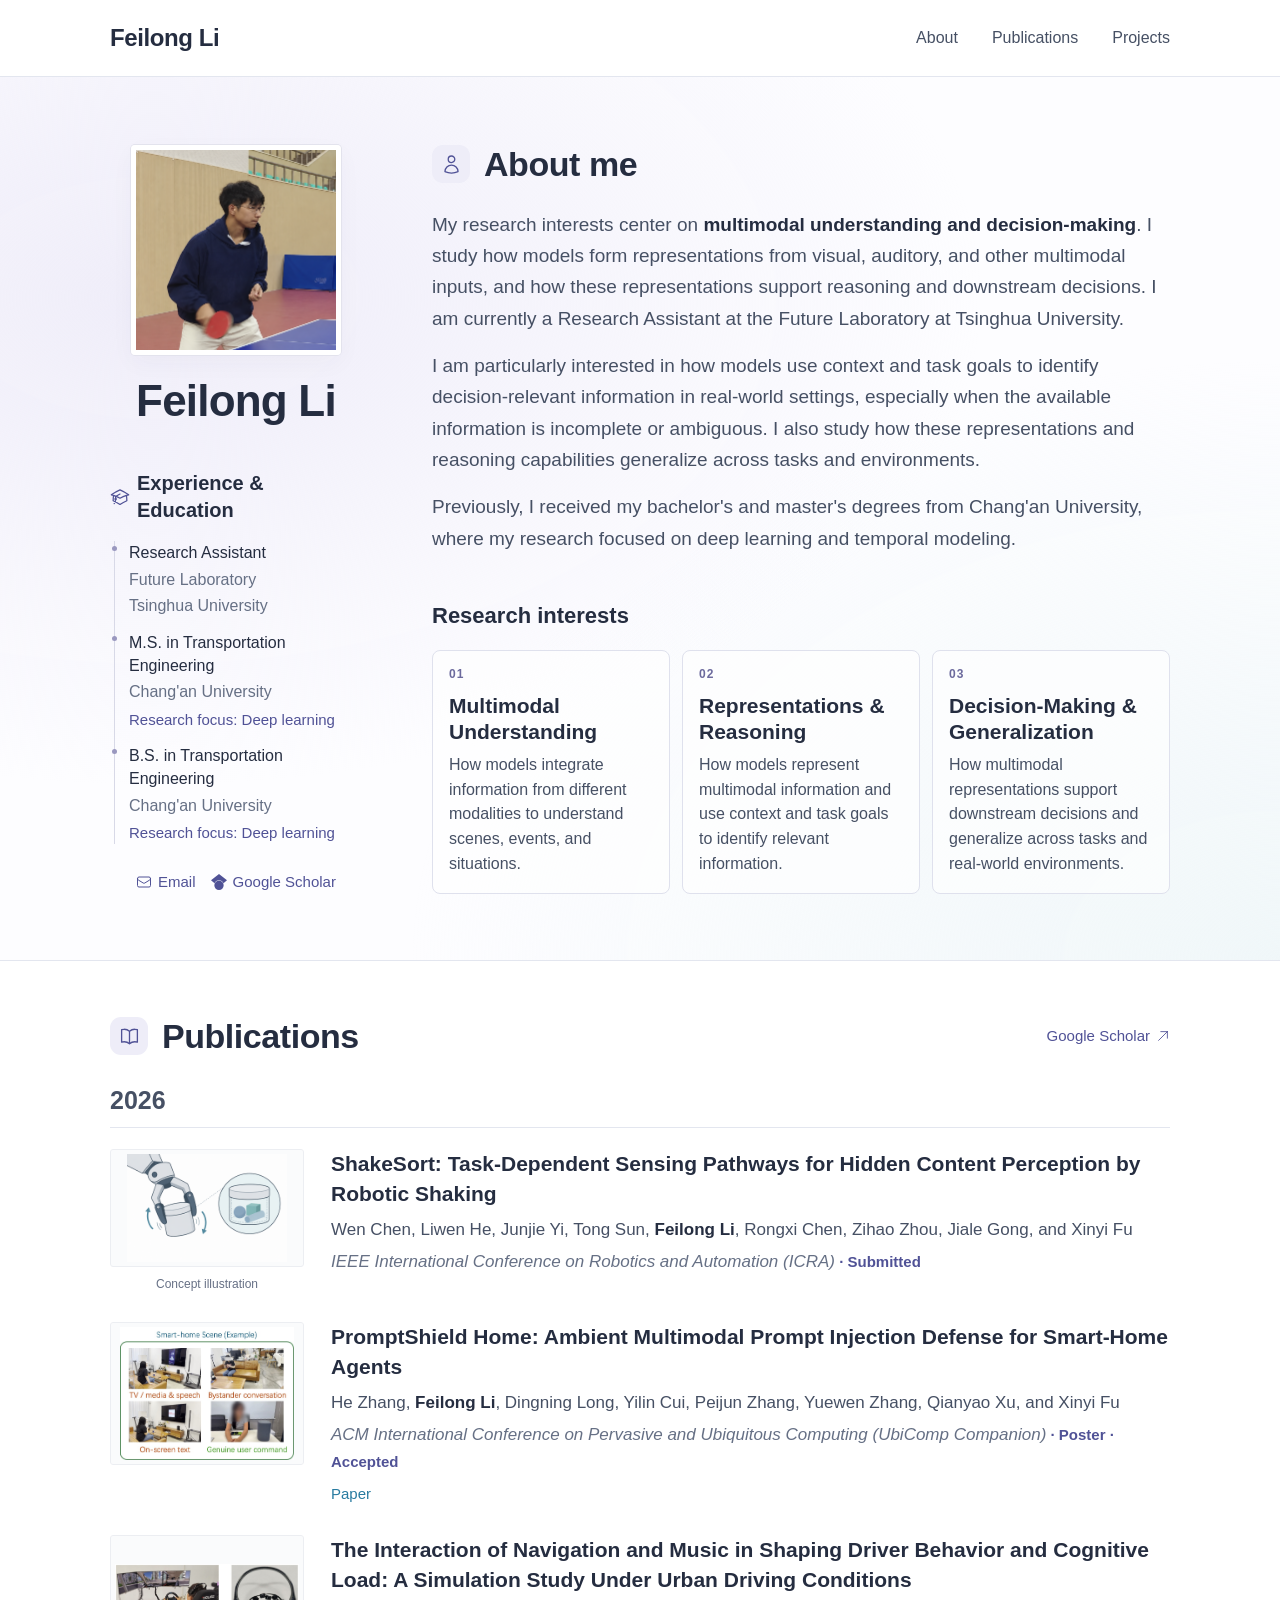
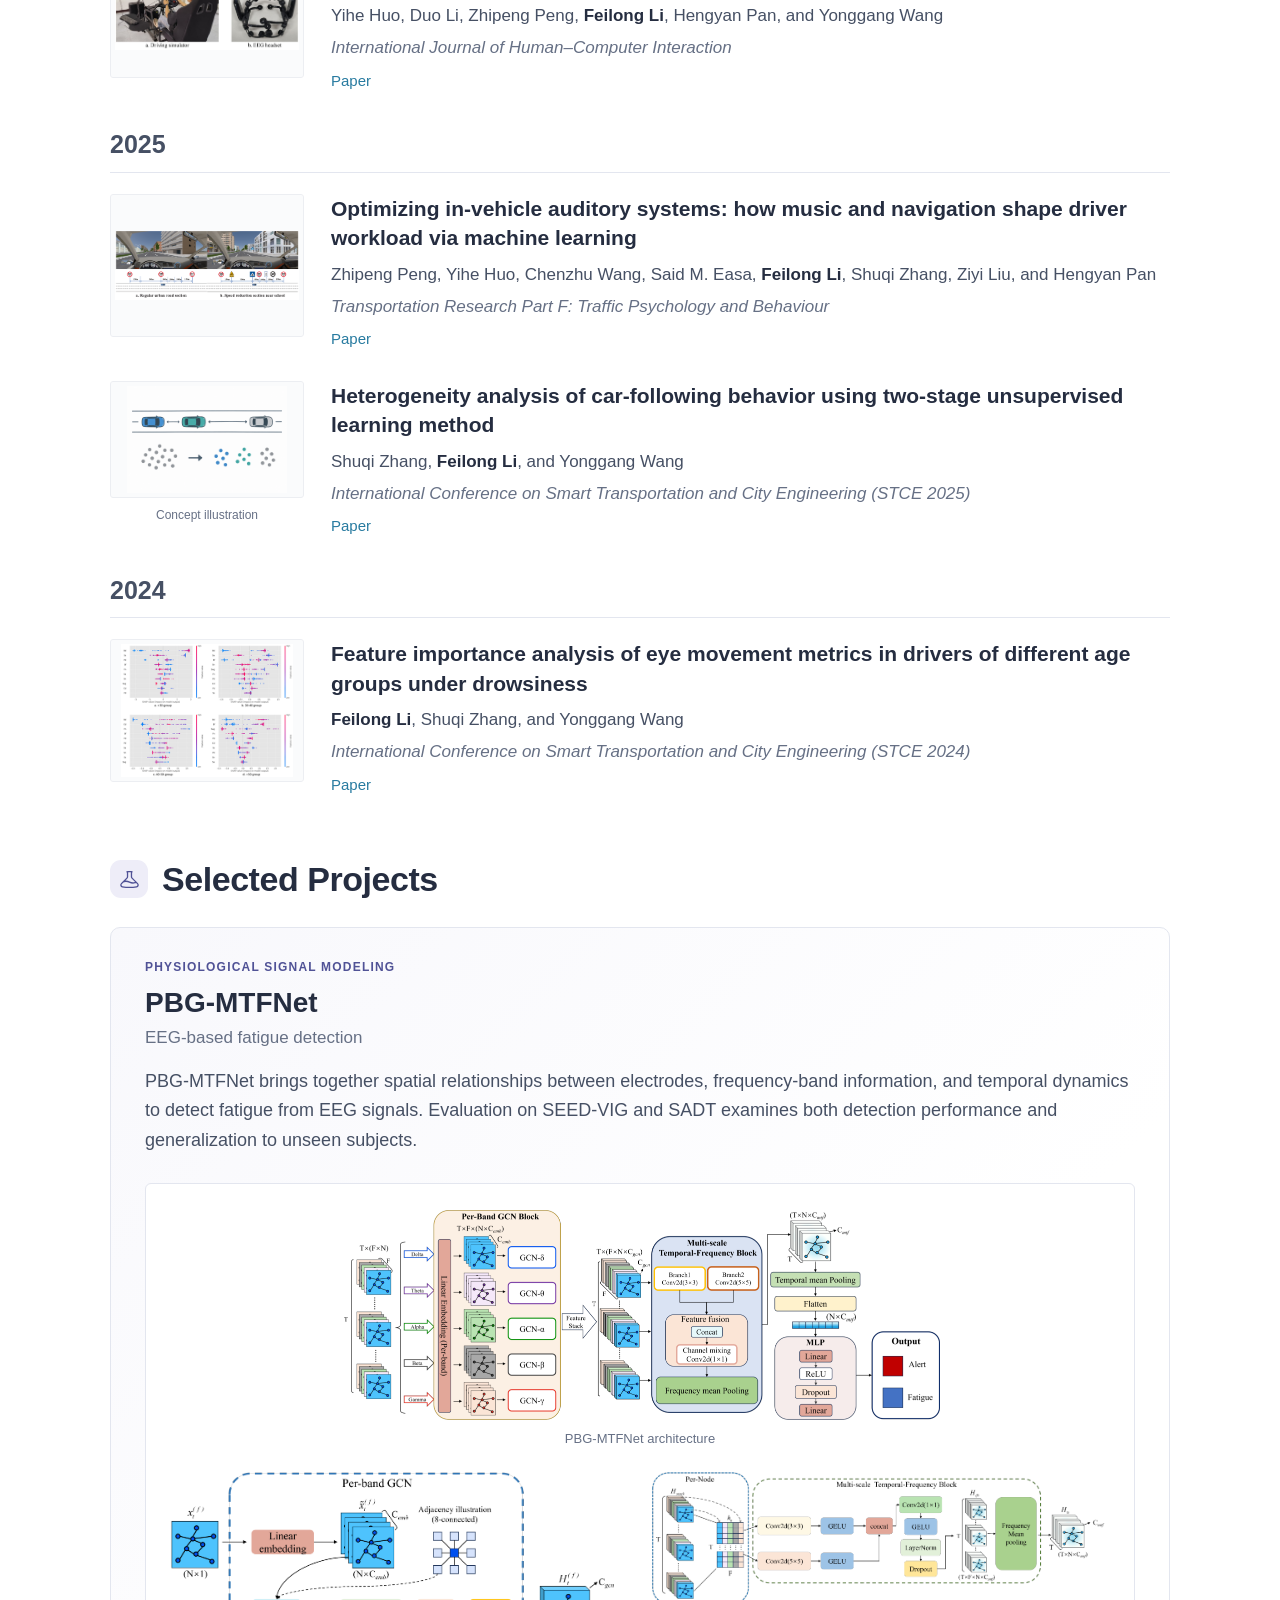
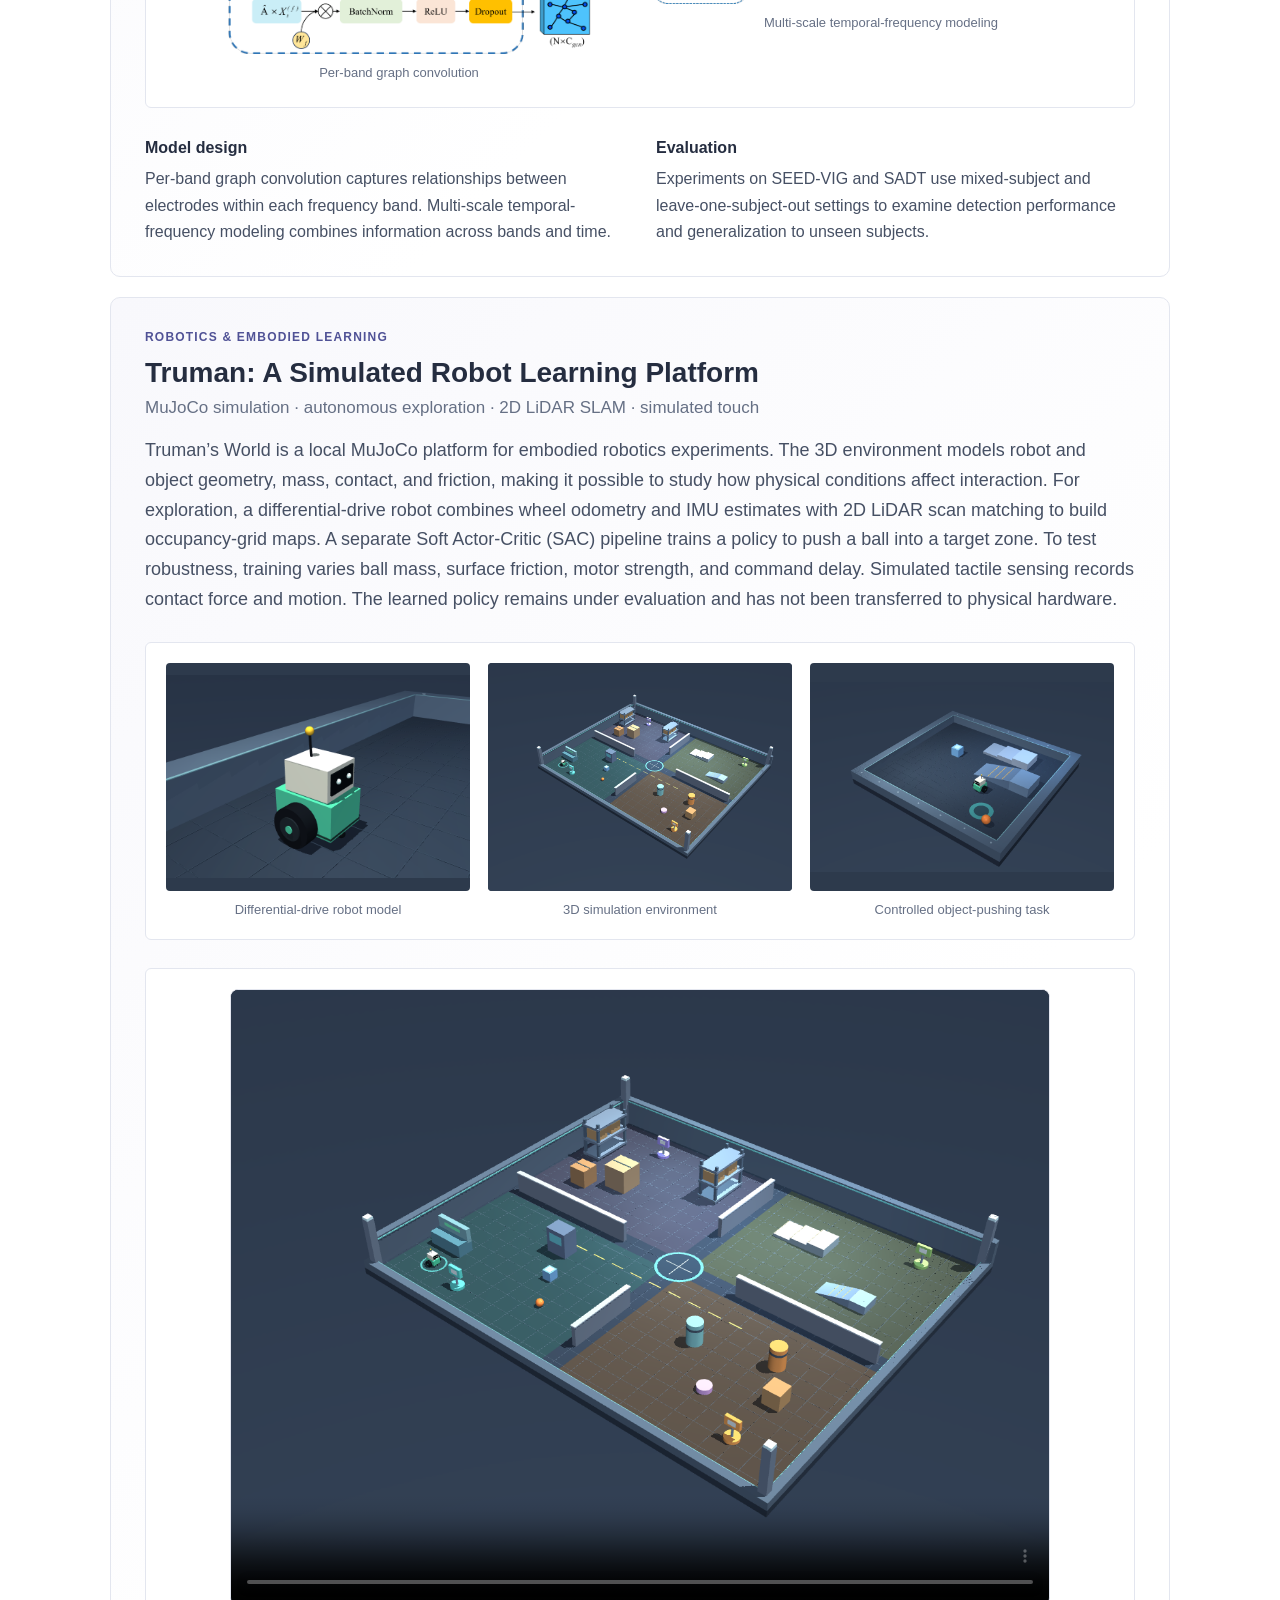
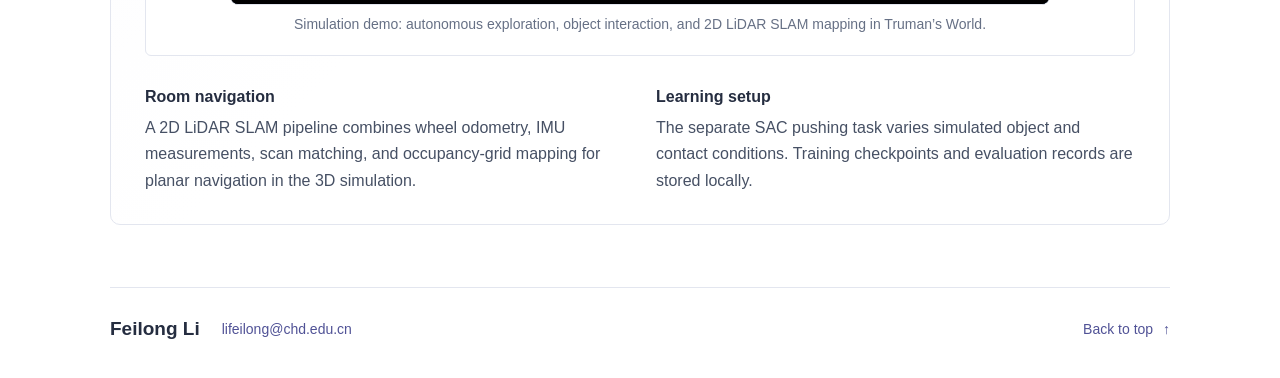
==== commit bb834e89: "Update biography and research interests with requested wording" ====
--- a/index.html
+++ b/index.html
@@ -1 +1 @@
-<!DOCTYPE html><!--2pvyuulJifglptmoeZJ_2--><html lang="en"><head><meta charSet="utf-8"/><meta name="viewport" content="width=device-width, initial-scale=1"/><link rel="preload" as="image" href="/images/feilong-table-tennis.png"/><link rel="preload" as="image" href="/images/feilong-table-tennis-plain-hoodie-v1.png"/><link rel="stylesheet" href="/_next/static/css/homepage-gallery-aligned.css" data-precedence="next"/><link rel="preload" as="script" fetchPriority="low" href="/_next/static/chunks/webpack-40b63c86a3bdd964.js"/><script src="/_next/static/chunks/9a4ec5fe-004831ba3127e0f1.js" async=""></script><script src="/_next/static/chunks/79-82cd3fcf7ed76dbf.js" async=""></script><script src="/_next/static/chunks/main-app-7c46d85db99a0c38.js" async=""></script><script src="/_next/static/chunks/191-a0aeecc5fde519fc.js" async=""></script><script src="/_next/static/chunks/app/page-ae31e593120f74a1.js" async=""></script><title>Feilong Li</title><meta name="description" content="Research Assistant at Tsinghua University. Multimodal understanding, reasoning, and human–AI interaction."/><link rel="icon" href="/icon.ico?cf3fe3e970714b18" type="image/x-icon" sizes="16x16"/><script src="/_next/static/chunks/polyfills-42372ed130431b0a.js" noModule=""></script></head><body><div hidden=""><!--$--><!--/$--></div><a href="#about" class="skip-link">Skip to content</a><div class="masthead"><nav class="masthead-inner page-width" aria-label="Main navigation"><a href="#top" class="site-name">Feilong Li</a><div class="nav-links"><a href="#about">About</a><a href="#publications">Publications</a><a href="#personal-project">Projects</a></div></nav></div><main id="top" class="academic-layout"><header class="research-profile" id="about"><div class="profile-introduction page-width"><div class="profile-identity"><div class="profile-photo"><img alt="Feilong Li playing table tennis" width="1122" height="1402" decoding="async" data-nimg="1" style="color:transparent" src="/images/feilong-table-tennis.png"/><img alt="" aria-hidden="true" width="1122" height="1402" decoding="async" data-nimg="1" class="profile-shirt-retouch" style="color:transparent" src="/images/feilong-table-tennis-plain-hoodie-v1.png"/></div><div class="profile-identity-text"><h1>Feilong Li</h1></div><section class="profile-education" id="education" aria-labelledby="education-heading"><h2 id="education-heading"><svg stroke="currentColor" fill="none" stroke-width="1.5" viewBox="0 0 24 24" aria-hidden="true" height="1em" width="1em" xmlns="http://www.w3.org/2000/svg"><path stroke-linecap="round" stroke-linejoin="round" d="M4.26 10.147a60.438 60.438 0 0 0-.491 6.347A48.62 48.62 0 0 1 12 20.904a48.62 48.62 0 0 1 8.232-4.41 60.46 60.46 0 0 0-.491-6.347m-15.482 0a50.636 50.636 0 0 0-2.658-.813A59.906 59.906 0 0 1 12 3.493a59.903 59.903 0 0 1 10.399 5.84c-.896.248-1.783.52-2.658.814m-15.482 0A50.717 50.717 0 0 1 12 13.489a50.702 50.702 0 0 1 7.74-3.342M6.75 15a.75.75 0 1 0 0-1.5.75.75 0 0 0 0 1.5Zm0 0v-3.675A55.378 55.378 0 0 1 12 8.443m-7.007 11.55A5.981 5.981 0 0 0 6.75 15.75v-1.5"></path></svg>Experience &amp; Education</h2><ul><li class="current-experience"><strong>Research Assistant</strong><span>Future Laboratory</span><span>Tsinghua University</span></li><li><strong>M.S.<!-- --> in <!-- -->Transportation Engineering</strong><span>Chang&#x27;an University</span><span class="education-focus">Research focus: <!-- -->Deep learning</span></li><li><strong>B.S.<!-- --> in <!-- -->Transportation Engineering</strong><span>Chang&#x27;an University</span><span class="education-focus">Research focus: <!-- -->Deep learning</span></li></ul></section><div class="profile-contact"><a href="mailto:lifeilong@chd.edu.cn"><svg stroke="currentColor" fill="none" stroke-width="1.5" viewBox="0 0 24 24" aria-hidden="true" height="1em" width="1em" xmlns="http://www.w3.org/2000/svg"><path stroke-linecap="round" stroke-linejoin="round" d="M21.75 6.75v10.5a2.25 2.25 0 0 1-2.25 2.25h-15a2.25 2.25 0 0 1-2.25-2.25V6.75m19.5 0A2.25 2.25 0 0 0 19.5 4.5h-15a2.25 2.25 0 0 0-2.25 2.25m19.5 0v.243a2.25 2.25 0 0 1-1.07 1.916l-7.5 4.615a2.25 2.25 0 0 1-2.36 0L3.32 8.91a2.25 2.25 0 0 1-1.07-1.916V6.75"></path></svg> Email</a><div class="profile-links"><a href="https://scholar.google.com/citations?user=r1rDoekAAAAJ&amp;hl=en" target="_blank" rel="noopener noreferrer"><svg stroke="currentColor" fill="currentColor" stroke-width="0" role="img" viewBox="0 0 24 24" aria-hidden="true" height="1em" width="1em" xmlns="http://www.w3.org/2000/svg"><path d="M5.242 13.769L0 9.5 12 0l12 9.5-5.242 4.269C17.548 11.249 14.978 9.5 12 9.5c-2.977 0-5.548 1.748-6.758 4.269zM12 10a7 7 0 1 0 0 14 7 7 0 0 0 0-14z"></path></svg> Google Scholar</a><a href="https://www.overleaf.com/project/6aab80a729216a0eccb8a966" target="_blank" rel="noopener noreferrer"><svg stroke="currentColor" fill="none" stroke-width="1.5" viewBox="0 0 24 24" aria-hidden="true" height="1em" width="1em" xmlns="http://www.w3.org/2000/svg"><path stroke-linecap="round" stroke-linejoin="round" d="M19.5 14.25v-9a2.25 2.25 0 0 0-2.25-2.25h-10.5A2.25 2.25 0 0 0 4.5 5.25v13.5A2.25 2.25 0 0 0 6.75 21h6.75M8.25 7.5h7.5M8.25 11.25h7.5M8.25 15h4.5m3.75 4.5 4.5-4.5m-4.5 0h4.5v4.5"></path></svg> CV (Overleaf)</a></div></div></div><div class="profile-overview"><h2 class="profile-heading"><span class="heading-icon"><svg stroke="currentColor" fill="none" stroke-width="1.5" viewBox="0 0 24 24" aria-hidden="true" height="1em" width="1em" xmlns="http://www.w3.org/2000/svg"><path stroke-linecap="round" stroke-linejoin="round" d="M15.75 6a3.75 3.75 0 1 1-7.5 0 3.75 3.75 0 0 1 7.5 0ZM4.501 20.118a7.5 7.5 0 0 1 14.998 0A17.933 17.933 0 0 1 12 21.75c-2.676 0-5.216-.584-7.499-1.632Z"></path></svg></span>About me</h2><div class="profile-statement"><p>My research interests center on <strong>multimodal understanding and decision-making</strong>. I study how models understand the world through visual, auditory, and other information, and how they use this understanding to make decisions. I am currently a research assistant at the Future Laboratory, Tsinghua University.</p><p>I am particularly interested in the representations that models build from multimodal inputs, and how they use context and task goals to identify relevant information. I aim to understand how these representations support reasoning and guide decisions when information is incomplete or ambiguous, and how these capabilities generalize to new tasks and environments.</p><p>Previously, I received my bachelor's and master's degrees from Chang'an University, where my research focused on deep learning and spatiotemporal prediction.</p></div><div class="profile-details"><section class="research-interests" aria-labelledby="interests-heading"><h3 id="interests-heading">Research interests</h3><ul class="interest-grid"><li class="interest-card"><span class="interest-number" aria-hidden="true">01</span><div><h4>Multimodal perception</h4><p>How models process and connect information from different modalities.</p></div></li><li class="interest-card"><span class="interest-number" aria-hidden="true">02</span><div><h4>Contextual understanding</h4><p>How models use context to interpret objects, events, and situations.</p></div></li><li class="interest-card"><span class="interest-number" aria-hidden="true">03</span><div><h4>Representations &amp; generalization</h4><p>How models represent what they perceive and apply their understanding to unfamiliar situations.</p></div></li></ul></section></div></div></div></header><div class="academic-body page-width"><section id="publications" class="publications-section" aria-labelledby="publications-heading"><div class="section-header"><h2 id="publications-heading" class="section-heading"><span class="heading-icon"><svg stroke="currentColor" fill="none" stroke-width="1.5" viewBox="0 0 24 24" aria-hidden="true" height="1em" width="1em" xmlns="http://www.w3.org/2000/svg"><path stroke-linecap="round" stroke-linejoin="round" d="M12 6.042A8.967 8.967 0 0 0 6 3.75c-1.052 0-2.062.18-3 .512v14.25A8.987 8.987 0 0 1 6 18c2.305 0 4.408.867 6 2.292m0-14.25a8.966 8.966 0 0 1 6-2.292c1.052 0 2.062.18 3 .512v14.25A8.987 8.987 0 0 0 18 18a8.967 8.967 0 0 0-6 2.292m0-14.25v14.25"></path></svg></span>Publications</h2><a class="section-link" href="https://scholar.google.com/citations?user=r1rDoekAAAAJ&amp;hl=en" target="_blank" rel="noopener noreferrer">Google Scholar <svg stroke="currentColor" fill="none" stroke-width="1.5" viewBox="0 0 24 24" aria-hidden="true" height="1em" width="1em" xmlns="http://www.w3.org/2000/svg"><path stroke-linecap="round" stroke-linejoin="round" d="m4.5 19.5 15-15m0 0H8.25m11.25 0v11.25"></path></svg></a></div><div class="publication-list"><section class="publication-year-group" aria-labelledby="publications-2026"><h3 id="publications-2026" class="publication-year-heading"><time dateTime="2026">2026</time></h3><div class="publication-year-list"><article id="shakesort-publication" class="publication-entry"><div class="publication-figure"><button type="button" class="block w-full cursor-zoom-in bg-white focus-visible:outline focus-visible:outline-2 focus-visible:outline-blue-600" aria-label="Enlarge AI-generated concept illustration of a robotic gripper shaking a container to explore hidden contents; not an experimental figure" aria-haspopup="dialog"><img alt="AI-generated concept illustration of a robotic gripper shaking a container to explore hidden contents; not an experimental figure" loading="lazy" width="1920" height="1080" decoding="async" data-nimg="1" class="block w-full h-auto" style="color:transparent" src="images/shakesort-concept-v1.png"/></button><p class="publication-image-caption">Concept illustration</p></div><div class="publication-details"><h4 class="publication-title">ShakeSort: Task-Dependent Sensing Pathways for Hidden Content Perception by Robotic Shaking</h4><p class="publication-authors">Wen Chen, Liwen He, Junjie Yi, Tong Sun, <strong>Feilong Li</strong>, Rongxi Chen, Zihao Zhou, Jiale Gong, and Xinyi Fu</p><p class="publication-venue"><span class="publication-venue-name">IEEE International Conference on Robotics and Automation (ICRA)</span><span class="publication-status"> · <!-- -->Submitted</span></p></div></article><article class="publication-entry"><div class="publication-figure"><button type="button" class="block w-full cursor-zoom-in bg-white focus-visible:outline focus-visible:outline-2 focus-visible:outline-blue-600" aria-label="Enlarge Figure from PromptShield Home: Ambient Multimodal Prompt Injection Defense for Smart-Home Agents" aria-haspopup="dialog"><img alt="Figure from PromptShield Home: Ambient Multimodal Prompt Injection Defense for Smart-Home Agents" loading="lazy" width="1920" height="1080" decoding="async" data-nimg="1" class="block w-full h-auto" style="color:transparent" src="images/promptshield-scenarios.jpg"/></button></div><div class="publication-details"><h4 class="publication-title"><a href="https://arxiv.org/abs/2608.05495" target="_blank" rel="noopener noreferrer">PromptShield Home: Ambient Multimodal Prompt Injection Defense for Smart-Home Agents</a></h4><p class="publication-authors">He Zhang, <strong>Feilong Li</strong>, Dingning Long, Yilin Cui, Peijun Zhang, Yuewen Zhang, Qianyao Xu, and Xinyi Fu</p><p class="publication-venue"><span class="publication-venue-name">ACM International Conference on Pervasive and Ubiquitous Computing (UbiComp Companion)</span><span class="publication-status"> · <!-- -->Poster · Accepted</span></p><div class="publication-links"><a href="https://arxiv.org/abs/2608.05495" target="_blank" rel="noopener noreferrer">Paper</a></div></div></article><article class="publication-entry"><div class="publication-figure"><button type="button" class="block w-full cursor-zoom-in bg-white focus-visible:outline focus-visible:outline-2 focus-visible:outline-blue-600" aria-label="Enlarge Figure from The Interaction of Navigation and Music in Shaping Driver Behavior and Cognitive Load: A Simulation Study Under Urban Driving Conditions" aria-haspopup="dialog"><img alt="Figure from The Interaction of Navigation and Music in Shaping Driver Behavior and Cognitive Load: A Simulation Study Under Urban Driving Conditions" loading="lazy" width="1920" height="1080" decoding="async" data-nimg="1" class="block w-full h-auto" style="color:transparent" src="images/ijhci-experiment-setup.png"/></button></div><div class="publication-details"><h4 class="publication-title"><a href="https://doi.org/10.1080/10447318.2026.2622586" target="_blank" rel="noopener noreferrer">The Interaction of Navigation and Music in Shaping Driver Behavior and Cognitive Load: A Simulation Study Under Urban Driving Conditions</a></h4><p class="publication-authors">Yihe Huo, Duo Li, Zhipeng Peng, <strong>Feilong Li</strong>, Hengyan Pan, and Yonggang Wang</p><p class="publication-venue"><span class="publication-venue-name">International Journal of Human–Computer Interaction</span></p><div class="publication-links"><a href="https://doi.org/10.1080/10447318.2026.2622586" target="_blank" rel="noopener noreferrer">Paper</a></div></div></article></div></section><section class="publication-year-group" aria-labelledby="publications-2025"><h3 id="publications-2025" class="publication-year-heading"><time dateTime="2025">2025</time></h3><div class="publication-year-list"><article class="publication-entry"><div class="publication-figure"><button type="button" class="block w-full cursor-zoom-in bg-white focus-visible:outline focus-visible:outline-2 focus-visible:outline-blue-600" aria-label="Enlarge Figure from Optimizing in-vehicle auditory systems: how music and navigation shape driver workload via machine learning" aria-haspopup="dialog"><img alt="Figure from Optimizing in-vehicle auditory systems: how music and navigation shape driver workload via machine learning" loading="lazy" width="1920" height="1080" decoding="async" data-nimg="1" class="block w-full h-auto" style="color:transparent" src="images/trf-driving-scenarios.png"/></button></div><div class="publication-details"><h4 class="publication-title"><a href="https://doi.org/10.1016/j.trf.2025.103349" target="_blank" rel="noopener noreferrer">Optimizing in-vehicle auditory systems: how music and navigation shape driver workload via machine learning</a></h4><p class="publication-authors">Zhipeng Peng, Yihe Huo, Chenzhu Wang, Said M. Easa, <strong>Feilong Li</strong>, Shuqi Zhang, Ziyi Liu, and Hengyan Pan</p><p class="publication-venue"><span class="publication-venue-name">Transportation Research Part F: Traffic Psychology and Behaviour</span></p><div class="publication-links"><a href="https://doi.org/10.1016/j.trf.2025.103349" target="_blank" rel="noopener noreferrer">Paper</a></div></div></article><article class="publication-entry"><div class="publication-figure"><button type="button" class="block w-full cursor-zoom-in bg-white focus-visible:outline focus-visible:outline-2 focus-visible:outline-blue-600" aria-label="Enlarge AI-generated concept illustration of car-following headways and grouping behavior; not an experimental figure" aria-haspopup="dialog"><img alt="AI-generated concept illustration of car-following headways and grouping behavior; not an experimental figure" loading="lazy" width="1920" height="1080" decoding="async" data-nimg="1" class="block w-full h-auto" style="color:transparent" src="images/car-following-concept-v1.png"/></button><p class="publication-image-caption">Concept illustration</p></div><div class="publication-details"><h4 class="publication-title"><a href="https://doi.org/10.1117/12.3101697" target="_blank" rel="noopener noreferrer">Heterogeneity analysis of car-following behavior using two-stage unsupervised learning method</a></h4><p class="publication-authors">Shuqi Zhang, <strong>Feilong Li</strong>, and Yonggang Wang</p><p class="publication-venue"><span class="publication-venue-name">International Conference on Smart Transportation and City Engineering (STCE 2025)</span></p><div class="publication-links"><a href="https://doi.org/10.1117/12.3101697" target="_blank" rel="noopener noreferrer">Paper</a></div></div></article></div></section><section class="publication-year-group" aria-labelledby="publications-2024"><h3 id="publications-2024" class="publication-year-heading"><time dateTime="2024">2024</time></h3><div class="publication-year-list"><article class="publication-entry"><div class="publication-figure"><button type="button" class="block w-full cursor-zoom-in bg-white focus-visible:outline focus-visible:outline-2 focus-visible:outline-blue-600" aria-label="Enlarge combined eye movement SHAP plots for STCE 2024" aria-haspopup="dialog"><img alt="Combined eye movement SHAP plots for STCE 2024" loading="lazy" width="408" height="316" decoding="async" data-nimg="1" class="block w-full h-auto" style="color:transparent" src="images/eye-movement-shap-combined.png"/></button></div><div class="publication-details"><h4 class="publication-title"><a href="https://doi.org/10.1117/12.3061254" target="_blank" rel="noopener noreferrer">Feature importance analysis of eye movement metrics in drivers of different age groups under drowsiness</a></h4><p class="publication-authors"><strong>Feilong Li</strong>, Shuqi Zhang, and Yonggang Wang</p><p class="publication-venue"><span class="publication-venue-name">International Conference on Smart Transportation and City Engineering (STCE 2024)</span></p><div class="publication-links"><a href="https://doi.org/10.1117/12.3061254" target="_blank" rel="noopener noreferrer">Paper</a></div></div></article></div></section></div></section><section id="personal-project" class="project-section" aria-labelledby="personal-project-heading"><h2 id="personal-project-heading" class="section-heading"><span class="heading-icon"><svg stroke="currentColor" fill="none" stroke-width="1.5" viewBox="0 0 24 24" aria-hidden="true" height="1em" width="1em" xmlns="http://www.w3.org/2000/svg"><path stroke-linecap="round" stroke-linejoin="round" d="M9.75 3.104v5.714a2.25 2.25 0 0 1-.659 1.591L5 14.5M9.75 3.104c-.251.023-.501.05-.75.082m.75-.082a24.301 24.301 0 0 1 4.5 0m0 0v5.714c0 .597.237 1.17.659 1.591L19.8 15.3M14.25 3.104c.251.023.501.05.75.082M19.8 15.3l-1.57.393A9.065 9.065 0 0 1 12 15a9.065 9.065 0 0 0-6.23-.693L5 14.5m14.8.8 1.402 1.402c1.232 1.232.65 3.318-1.067 3.611A48.309 48.309 0 0 1 12 21c-2.773 0-5.491-.235-8.135-.687-1.718-.293-2.3-2.379-1.067-3.61L5 14.5"></path></svg></span>Selected Projects</h2><div class="selected-project-list"><article id="pbg-mtfnet" class="personal-project" aria-labelledby="pbg-mtfnet-heading"><div class="project-summary"><small class="section-kicker">Physiological signal modeling</small><div class="project-title-row"><h3 id="pbg-mtfnet-heading">PBG-MTFNet</h3></div><p class="project-subtitle">EEG-based fatigue detection</p><p class="project-description">PBG-MTFNet brings together spatial relationships between electrodes, frequency-band information, and temporal dynamics to detect fatigue from EEG signals. Evaluation on SEED-VIG and SADT examines both detection performance and generalization to unseen subjects.</p></div><div class="project-methods"><div class="project-gallery"><figure class="project-figure project-architecture"><button type="button" class="block w-full cursor-zoom-in bg-white focus-visible:outline focus-visible:outline-2 focus-visible:outline-blue-600" aria-label="Enlarge PBG-MTFNet architecture" aria-haspopup="dialog"><img alt="PBG-MTFNet architecture" loading="lazy" width="1200" height="427" decoding="async" data-nimg="1" class="block w-full h-auto" style="color:transparent" src="images/pbg-architecture.png"/></button><figcaption>PBG-MTFNet architecture</figcaption></figure><figure class="project-figure"><button type="button" class="block w-full cursor-zoom-in bg-white focus-visible:outline focus-visible:outline-2 focus-visible:outline-blue-600" aria-label="Enlarge Per-band graph convolution" aria-haspopup="dialog"><img alt="Per-band graph convolution" loading="lazy" width="1100" height="438" decoding="async" data-nimg="1" class="block w-full h-auto" style="color:transparent" src="images/pbg-per-band-gcn.png"/></button><figcaption>Per-band graph convolution</figcaption></figure><figure class="project-figure"><button type="button" class="block w-full cursor-zoom-in bg-white focus-visible:outline focus-visible:outline-2 focus-visible:outline-blue-600" aria-label="Enlarge Multi-scale temporal-frequency modeling" aria-haspopup="dialog"><img alt="Multi-scale temporal-frequency modeling" loading="lazy" width="1100" height="318" decoding="async" data-nimg="1" class="block w-full h-auto" style="color:transparent" src="images/pbg-temporal-frequency.png"/></button><figcaption>Multi-scale temporal-frequency modeling</figcaption></figure></div><dl class="project-details"><div><dt>Model design</dt><dd>Per-band graph convolution captures relationships between electrodes within each frequency band. Multi-scale temporal-frequency modeling combines information across bands and time.</dd></div><div><dt>Evaluation</dt><dd>Experiments on SEED-VIG and SADT use mixed-subject and leave-one-subject-out settings to examine detection performance and generalization to unseen subjects.</dd></div></dl></div></article><article id="truman-robot" class="personal-project" aria-labelledby="truman-robot-heading"><div class="project-summary"><small class="section-kicker">Robotics &amp; embodied learning</small><div class="project-title-row"><h3 id="truman-robot-heading">Truman: A Simulated Robot Learning Platform</h3></div><p class="project-subtitle">MuJoCo simulation · autonomous exploration · 2D LiDAR SLAM · simulated touch</p><p class="project-description">Truman’s World is a local MuJoCo platform for embodied robotics experiments. The 3D environment models robot and object geometry, mass, contact, and friction, making it possible to study how physical conditions affect interaction. For exploration, a differential-drive robot combines wheel odometry and IMU estimates with 2D LiDAR scan matching to build occupancy-grid maps. A separate Soft Actor-Critic (SAC) pipeline trains a policy to push a ball into a target zone. To test robustness, training varies ball mass, surface friction, motor strength, and command delay. Simulated tactile sensing records contact force and motion. The learned policy remains under evaluation and has not been transferred to physical hardware.</p></div><div class="project-methods"><div class="project-gallery"><figure class="project-figure project-architecture"><button type="button" class="block w-full cursor-zoom-in bg-white focus-visible:outline focus-visible:outline-2 focus-visible:outline-blue-600" aria-label="Enlarge Differential-drive robot model" aria-haspopup="dialog"><img alt="Differential-drive robot model" loading="lazy" width="840" height="560" decoding="async" data-nimg="1" class="block w-full h-auto" style="color:transparent" src="images/truman-robot-body.png"/></button><figcaption>Differential-drive robot model</figcaption></figure><figure class="project-figure"><button type="button" class="block w-full cursor-zoom-in bg-white focus-visible:outline focus-visible:outline-2 focus-visible:outline-blue-600" aria-label="Enlarge 3D simulation environment" aria-haspopup="dialog"><img alt="3D simulation environment" loading="lazy" width="1200" height="900" decoding="async" data-nimg="1" class="block w-full h-auto" style="color:transparent" src="images/truman-simulation-room.png"/></button><figcaption>3D simulation environment</figcaption></figure><figure class="project-figure"><button type="button" class="block w-full cursor-zoom-in bg-white focus-visible:outline focus-visible:outline-2 focus-visible:outline-blue-600" aria-label="Enlarge Controlled object-pushing task" aria-haspopup="dialog"><img alt="Controlled object-pushing task" loading="lazy" width="960" height="600" decoding="async" data-nimg="1" class="block w-full h-auto" style="color:transparent" src="images/truman-learning-task.png"/></button><figcaption>Controlled object-pushing task</figcaption></figure></div><figure class="project-video"><video controls="" playsInline="" preload="metadata" poster="/images/truman-simulation-room.png"><source src="/videos/truman-simulation-demo.mp4" type="video/mp4"/>Your browser does not support embedded videos.</video><figcaption>Simulation demo: autonomous exploration, object interaction, and 2D LiDAR SLAM mapping in Truman’s World.</figcaption></figure><dl class="project-details"><div><dt>Room navigation</dt><dd>A 2D LiDAR SLAM pipeline combines wheel odometry, IMU measurements, scan matching, and occupancy-grid mapping for planar navigation in the 3D simulation.</dd></div><div><dt>Learning setup</dt><dd>The separate SAC pushing task varies simulated object and contact conditions. Training checkpoints and evaluation records are stored locally.</dd></div></dl></div></article></div></section><footer class="site-footer"><div><span class="footer-name">Feilong Li</span><a href="mailto:lifeilong@chd.edu.cn">lifeilong@chd.edu.cn</a></div><a href="#top">Back to top <span aria-hidden="true">↑</span></a></footer></div></main><!--$--><!--/$--><script src="/_next/static/chunks/webpack-40b63c86a3bdd964.js" id="_R_" async=""></script><script>(self.__next_f=self.__next_f||[]).push([0])</script><script>self.__next_f.push([1,"1:\"$Sreact.fragment\"\n2:I[7398,[],\"\"]\n3:I[7596,[],\"\"]\n4:I[7244,[\"191\",\"static/chunks/191-a0aeecc5fde519fc.js\",\"974\",\"static/chunks/app/page-ae31e593120f74a1.js\"],\"Image\"]\nb:I[6718,[],\"\"]\n:HL[\"/_next/static/css/homepage-type-48d4335.css\",\"style\"]\n"])</script><script>self.__next_f.push([1,"0:{\"P\":null,\"b\":\"2pvyuulJifglptmoeZJ-2\",\"p\":\"\",\"c\":[\"\",\"\"],\"i\":false,\"f\":[[[\"\",{\"children\":[\"__PAGE__\",{}]},\"$undefined\",\"$undefined\",true],[\"\",[\"$\",\"$1\",\"c\",{\"children\":[[[\"$\",\"link\",\"0\",{\"rel\":\"stylesheet\",\"href\":\"/_next/static/css/homepage-type-48d4335.css\",\"precedence\":\"next\",\"crossOrigin\":\"$undefined\",\"nonce\":\"$undefined\"}]],[\"$\",\"html\",null,{\"lang\":\"en\",\"children\":[\"$\",\"body\",null,{\"children\":[\"$\",\"$L2\",null,{\"parallelRouterKey\":\"children\",\"error\":\"$undefined\",\"errorStyles\":\"$undefined\",\"errorScripts\":\"$undefined\",\"template\":[\"$\",\"$L3\",null,{}],\"templateStyles\":\"$undefined\",\"templateScripts\":\"$undefined\",\"notFound\":[[[\"$\",\"title\",null,{\"children\":\"404: This page could not be found.\"}],[\"$\",\"div\",null,{\"style\":{\"fontFamily\":\"system-ui,\\\"Segoe UI\\\",Roboto,Helvetica,Arial,sans-serif,\\\"Apple Color Emoji\\\",\\\"Segoe UI Emoji\\\"\",\"height\":\"100vh\",\"textAlign\":\"center\",\"display\":\"flex\",\"flexDirection\":\"column\",\"alignItems\":\"center\",\"justifyContent\":\"center\"},\"children\":[\"$\",\"div\",null,{\"children\":[[\"$\",\"style\",null,{\"dangerouslySetInnerHTML\":{\"__html\":\"body{color:#000;background:#fff;margin:0}.next-error-h1{border-right:1px solid rgba(0,0,0,.3)}@media (prefers-color-scheme:dark){body{color:#fff;background:#000}.next-error-h1{border-right:1px solid rgba(255,255,255,.3)}}\"}}],[\"$\",\"h1\",null,{\"className\":\"next-error-h1\",\"style\":{\"display\":\"inline-block\",\"margin\":\"0 20px 0 0\",\"padding\":\"0 23px 0 0\",\"fontSize\":24,\"fontWeight\":500,\"verticalAlign\":\"top\",\"lineHeight\":\"49px\"},\"children\":404}],[\"$\",\"div\",null,{\"style\":{\"display\":\"inline-block\"},\"children\":[\"$\",\"h2\",null,{\"style\":{\"fontSize\":14,\"fontWeight\":400,\"lineHeight\":\"49px\",\"margin\":0},\"children\":\"This page could not be found.\"}]}]]}]}]],[]],\"forbidden\":\"$undefined\",\"unauthorized\":\"$undefined\"}]}]}]]}],{\"children\":[\"__PAGE__\",[\"$\",\"$1\",\"c\",{\"children\":[[[\"$\",\"a\",null,{\"href\":\"#about\",\"className\":\"skip-link\",\"children\":\"Skip to content\"}],[\"$\",\"div\",null,{\"className\":\"masthead\",\"children\":[\"$\",\"nav\",null,{\"className\":\"masthead-inner page-width\",\"aria-label\":\"Main navigation\",\"children\":[[\"$\",\"a\",null,{\"href\":\"#top\",\"className\":\"site-name\",\"children\":\"Feilong Li\"}],[\"$\",\"div\",null,{\"className\":\"nav-links\",\"children\":[[\"$\",\"a\",null,{\"href\":\"#about\",\"children\":\"About\"}],[\"$\",\"a\",null,{\"href\":\"#publications\",\"children\":\"Publications\"}],[\"$\",\"a\",null,{\"href\":\"#personal-project\",\"children\":\"Projects\"}]]}]]}]}],[\"$\",\"main\",null,{\"id\":\"top\",\"className\":\"academic-layout\",\"children\":[[\"$\",\"header\",null,{\"className\":\"research-profile\",\"id\":\"about\",\"children\":[\"$\",\"div\",null,{\"className\":\"profile-introduction page-width\",\"children\":[[\"$\",\"div\",null,{\"className\":\"profile-identity\",\"children\":[[\"$\",\"div\",null,{\"className\":\"profile-photo\",\"children\":[[\"$\",\"$L4\",null,{\"src\":\"/images/feilong-table-tennis.png\",\"alt\":\"Feilong Li playing table tennis\",\"width\":1122,\"height\":1402,\"sizes\":\"432px\",\"priority\":true,\"unoptimized\":true}],[\"$\",\"$L4\",null,{\"className\":\"profile-shirt-retouch\",\"src\":\"/images/feilong-table-tennis-plain-hoodie-v1.png\",\"alt\":\"\",\"aria-hidden\":\"true\",\"width\":1122,\"height\":1402,\"sizes\":\"432px\",\"priority\":true,\"unoptimized\":true}]]}],[\"$\",\"div\",null,{\"className\":\"profile-identity-text\",\"children\":[\"$\",\"h1\",null,{\"children\":\"Feilong Li\"}]}],[\"$\",\"section\",null,{\"className\":\"profile-education\",\"id\":\"education\",\"aria-labelledby\":\"education-heading\",\"children\":[[\"$\",\"h2\",null,{\"id\":\"education-heading\",\"children\":[[\"$\",\"svg\",null,{\"stroke\":\"currentColor\",\"fill\":\"none\",\"strokeWidth\":\"1.5\",\"viewBox\":\"0 0 24 24\",\"aria-hidden\":\"true\",\"children\":[\"$undefined\",[[\"$\",\"path\",\"0\",{\"strokeLinecap\":\"round\",\"strokeLinejoin\":\"round\",\"d\":\"M4.26 10.147a60.438 60.438 0 0 0-.491 6.347A48.62 48.62 0 0 1 12 20.904a48.62 48.62 0 0 1 8.232-4.41 60.46 60.46 0 0 0-.491-6.347m-15.482 0a50.636 50.636 0 0 0-2.658-.813A59.906 59.906 0 0 1 12 3.493a59.903 59.903 0 0 1 10.399 5.84c-.896.248-1.783.52-2.658.814m-15.482 0A50.717 50.717 0 0 1 12 13.489a50.702 50.702 0 0 1 7.74-3.342M6.75 15a.75.75 0 1 0 0-1.5.75.75 0 0 0 0 1.5Zm0 0v-3.675A55.378 55.378 0 0 1 12 8.443m-7.007 11.55A5.981 5.981 0 0 0 6.75 15.75v-1.5\",\"children\":[]}]]],\"className\":\"$undefined\",\"style\":{\"color\":\"$undefined\"},\"height\":\"1em\",\"width\":\"1em\",\"xmlns\":\"http://www.w3.org/2000/svg\"}],\"Experience \u0026 Education\"]}],[\"$\",\"ul\",null,{\"children\":[[\"$\",\"li\",null,{\"className\":\"current-experience\",\"children\":[[\"$\",\"strong\",null,{\"children\":\"Research Assistant\"}],[\"$\",\"span\",null,{\"children\":\"Future Laboratory\"}],[\"$\",\"span\",null,{\"children\":\"Tsinghua University\"}]]}],[[\"$\",\"li\",\"MS\",{\"children\":[[\"$\",\"strong\",null,{\"children\":[\"M.S.\",\" in \",\"Transportation Engineering\"]}],[\"$\",\"span\",null,{\"children\":\"Chang'an University\"}],[\"$\",\"span\",null,{\"className\":\"education-focus\",\"children\":[\"Research focus: \",\"Deep learning\"]}]]}],\"$L5\"]]}]]}],\"$L6\"]}],\"$L7\"]}]}],\"$L8\"]}]],null,\"$L9\"]}],{},null,false]},null,false],\"$La\",false]],\"m\":\"$undefined\",\"G\":[\"$b\",[]],\"s\":false,\"S\":true}\n"])</script><script>self.__next_f.push([1,"c:I[5263,[\"191\",\"static/chunks/191-a0aeecc5fde519fc.js\",\"974\",\"static/chunks/app/page-ae31e593120f74a1.js\"],\"default\"]\n15:I[4559,[],\"OutletBoundary\"]\n17:I[4110,[],\"AsyncMetadataOutlet\"]\n19:I[4559,[],\"ViewportBoundary\"]\n1b:I[4559,[],\"MetadataBoundary\"]\n1c:\"$Sreact.suspense\"\n5:[\"$\",\"li\",\"BS\",{\"children\":[[\"$\",\"strong\",null,{\"children\":[\"B.S.\",\" in \",\"Transportation Engineering\"]}],[\"$\",\"span\",null,{\"children\":\"Chang'an University\"}],[\"$\",\"span\",null,{\"className\":\"education-focus\",\"children\":[\"Research focus: \",\"Deep learning\"]}]]}]\n"])</script><script>self.__next_f.push([1,"6:[\"$\",\"div\",null,{\"className\":\"profile-contact\",\"children\":[[\"$\",\"a\",null,{\"href\":\"mailto:lifeilong@chd.edu.cn\",\"children\":[[\"$\",\"svg\",null,{\"stroke\":\"currentColor\",\"fill\":\"none\",\"strokeWidth\":\"1.5\",\"viewBox\":\"0 0 24 24\",\"aria-hidden\":\"true\",\"children\":[\"$undefined\",[[\"$\",\"path\",\"0\",{\"strokeLinecap\":\"round\",\"strokeLinejoin\":\"round\",\"d\":\"M21.75 6.75v10.5a2.25 2.25 0 0 1-2.25 2.25h-15a2.25 2.25 0 0 1-2.25-2.25V6.75m19.5 0A2.25 2.25 0 0 0 19.5 4.5h-15a2.25 2.25 0 0 0-2.25 2.25m19.5 0v.243a2.25 2.25 0 0 1-1.07 1.916l-7.5 4.615a2.25 2.25 0 0 1-2.36 0L3.32 8.91a2.25 2.25 0 0 1-1.07-1.916V6.75\",\"children\":[]}]]],\"className\":\"$undefined\",\"style\":{\"color\":\"$undefined\"},\"height\":\"1em\",\"width\":\"1em\",\"xmlns\":\"http://www.w3.org/2000/svg\"}],\" Email\"]}],[\"$\",\"div\",null,{\"className\":\"profile-links\",\"children\":[\"$\",\"a\",null,{\"href\":\"https://scholar.google.com/citations?user=r1rDoekAAAAJ\u0026hl=en\",\"target\":\"_blank\",\"rel\":\"noopener noreferrer\",\"children\":[[\"$\",\"svg\",null,{\"stroke\":\"currentColor\",\"fill\":\"currentColor\",\"strokeWidth\":\"0\",\"role\":\"img\",\"viewBox\":\"0 0 24 24\",\"aria-hidden\":\"true\",\"children\":[\"$undefined\",[[\"$\",\"path\",\"0\",{\"d\":\"M5.242 13.769L0 9.5 12 0l12 9.5-5.242 4.269C17.548 11.249 14.978 9.5 12 9.5c-2.977 0-5.548 1.748-6.758 4.269zM12 10a7 7 0 1 0 0 14 7 7 0 0 0 0-14z\",\"children\":[]}]]],\"className\":\"$undefined\",\"style\":{\"color\":\"$undefined\"},\"height\":\"1em\",\"width\":\"1em\",\"xmlns\":\"http://www.w3.org/2000/svg\"}],\" Google Scholar\"]}]}]]}]\n"])</script><script>self.__next_f.push([1,"7:[\"$\",\"div\",null,{\"className\":\"profile-overview\",\"children\":[[\"$\",\"h2\",null,{\"className\":\"profile-heading\",\"children\":[[\"$\",\"span\",null,{\"className\":\"heading-icon\",\"children\":[\"$\",\"svg\",null,{\"stroke\":\"currentColor\",\"fill\":\"none\",\"strokeWidth\":\"1.5\",\"viewBox\":\"0 0 24 24\",\"aria-hidden\":\"true\",\"children\":[\"$undefined\",[[\"$\",\"path\",\"0\",{\"strokeLinecap\":\"round\",\"strokeLinejoin\":\"round\",\"d\":\"M15.75 6a3.75 3.75 0 1 1-7.5 0 3.75 3.75 0 0 1 7.5 0ZM4.501 20.118a7.5 7.5 0 0 1 14.998 0A17.933 17.933 0 0 1 12 21.75c-2.676 0-5.216-.584-7.499-1.632Z\",\"children\":[]}]]],\"className\":\"$undefined\",\"style\":{\"color\":\"$undefined\"},\"height\":\"1em\",\"width\":\"1em\",\"xmlns\":\"http://www.w3.org/2000/svg\"}]}],\"About me\"]}],[\"$\",\"div\",null,{\"className\":\"profile-statement\",\"children\":[[\"$\",\"p\",null,{\"children\":[\"My research interests center on \",[\"$\",\"strong\",null,{\"children\":\"multimodal understanding and decision-making\"}],\". I study how models understand the world through visual, auditory, and other information, and how they use this understanding to make decisions. I am currently a research assistant at the Future Laboratory, Tsinghua University.\"]}],[\"$\",\"p\",null,{\"children\":\"I am particularly interested in the representations that models build from multimodal inputs, and how they use context and task goals to identify relevant information. I aim to understand how these representations support reasoning and guide decisions when information is incomplete or ambiguous, and how these capabilities generalize to new tasks and environments.\"}],[\"$\",\"p\",null,{\"children\":\"Previously, I received my bachelor's and master's degrees from Chang'an University, where my research focused on deep learning and spatiotemporal prediction.\"}]]}],[\"$\",\"div\",null,{\"className\":\"profile-details\",\"children\":[\"$\",\"section\",null,{\"className\":\"research-interests\",\"aria-labelledby\":\"interests-heading\",\"children\":[[\"$\",\"h3\",null,{\"id\":\"interests-heading\",\"children\":\"Research interests\"}],[\"$\",\"ul\",null,{\"className\":\"interest-grid\",\"children\":[[\"$\",\"li\",null,{\"className\":\"interest-card\",\"children\":[[\"$\",\"span\",null,{\"className\":\"interest-number\",\"aria-hidden\":\"true\",\"children\":\"01\"}],[\"$\",\"div\",null,{\"children\":[[\"$\",\"h4\",null,{\"children\":\"Multimodal perception\"}],[\"$\",\"p\",null,{\"children\":\"How models process and connect information from different modalities.\"}]]}]]}],[\"$\",\"li\",null,{\"className\":\"interest-card\",\"children\":[[\"$\",\"span\",null,{\"className\":\"interest-number\",\"aria-hidden\":\"true\",\"children\":\"02\"}],[\"$\",\"div\",null,{\"children\":[[\"$\",\"h4\",null,{\"children\":\"Contextual understanding\"}],[\"$\",\"p\",null,{\"children\":\"How models use context to interpret objects, events, and situations.\"}]]}]]}],[\"$\",\"li\",null,{\"className\":\"interest-card\",\"children\":[[\"$\",\"span\",null,{\"className\":\"interest-number\",\"aria-hidden\":\"true\",\"children\":\"03\"}],[\"$\",\"div\",null,{\"children\":[[\"$\",\"h4\",null,{\"children\":\"Representations \u0026 generalization\"}],[\"$\",\"p\",null,{\"children\":\"How models represent what they perceive and apply their understanding to unfamiliar situations.\"}]]}]]}]]}]]}]}]]}]\n"])</script><script>self.__next_f.push([1,"8:[\"$\",\"div\",null,{\"className\":\"academic-body page-width\",\"children\":[[\"$\",\"section\",null,{\"id\":\"publications\",\"className\":\"publications-section\",\"aria-labelledby\":\"publications-heading\",\"children\":[[\"$\",\"div\",null,{\"className\":\"section-header\",\"children\":[[\"$\",\"h2\",null,{\"id\":\"publications-heading\",\"className\":\"section-heading\",\"children\":[[\"$\",\"span\",null,{\"className\":\"heading-icon\",\"children\":[\"$\",\"svg\",null,{\"stroke\":\"currentColor\",\"fill\":\"none\",\"strokeWidth\":\"1.5\",\"viewBox\":\"0 0 24 24\",\"aria-hidden\":\"true\",\"children\":[\"$undefined\",[[\"$\",\"path\",\"0\",{\"strokeLinecap\":\"round\",\"strokeLinejoin\":\"round\",\"d\":\"M12 6.042A8.967 8.967 0 0 0 6 3.75c-1.052 0-2.062.18-3 .512v14.25A8.987 8.987 0 0 1 6 18c2.305 0 4.408.867 6 2.292m0-14.25a8.966 8.966 0 0 1 6-2.292c1.052 0 2.062.18 3 .512v14.25A8.987 8.987 0 0 0 18 18a8.967 8.967 0 0 0-6 2.292m0-14.25v14.25\",\"children\":[]}]]],\"className\":\"$undefined\",\"style\":{\"color\":\"$undefined\"},\"height\":\"1em\",\"width\":\"1em\",\"xmlns\":\"http://www.w3.org/2000/svg\"}]}],\"Publications\"]}],[\"$\",\"a\",null,{\"className\":\"section-link\",\"href\":\"https://scholar.google.com/citations?user=r1rDoekAAAAJ\u0026hl=en\",\"target\":\"_blank\",\"rel\":\"noopener noreferrer\",\"children\":[\"Google Scholar \",[\"$\",\"svg\",null,{\"stroke\":\"currentColor\",\"fill\":\"none\",\"strokeWidth\":\"1.5\",\"viewBox\":\"0 0 24 24\",\"aria-hidden\":\"true\",\"children\":[\"$undefined\",[[\"$\",\"path\",\"0\",{\"strokeLinecap\":\"round\",\"strokeLinejoin\":\"round\",\"d\":\"m4.5 19.5 15-15m0 0H8.25m11.25 0v11.25\",\"children\":[]}]]],\"className\":\"$undefined\",\"style\":{\"color\":\"$undefined\"},\"height\":\"1em\",\"width\":\"1em\",\"xmlns\":\"http://www.w3.org/2000/svg\"}]]}]]}],[\"$\",\"div\",null,{\"className\":\"publication-list\",\"children\":[[\"$\",\"section\",\"2026\",{\"className\":\"publication-year-group\",\"aria-labelledby\":\"publications-2026\",\"children\":[[\"$\",\"h3\",null,{\"id\":\"publications-2026\",\"className\":\"publication-year-heading\",\"children\":[\"$\",\"time\",null,{\"dateTime\":\"2026\",\"children\":\"2026\"}]}],[\"$\",\"div\",null,{\"className\":\"publication-year-list\",\"children\":[[\"$\",\"article\",\"ShakeSort: Task-Dependent Sensing Pathways for Hidden Content Perception by Robotic Shaking\",{\"id\":\"shakesort-publication\",\"className\":\"publication-entry\",\"children\":[[\"$\",\"div\",null,{\"className\":\"publication-figure\",\"children\":[[\"$\",\"$Lc\",null,{\"src\":\"images/shakesort-concept-v1.png\",\"alt\":\"AI-generated concept illustration of a robotic gripper shaking a container to explore hidden contents; not an experimental figure\",\"width\":1920,\"height\":1080}],\"$undefined\",[\"$\",\"p\",null,{\"className\":\"publication-image-caption\",\"children\":\"Concept illustration\"}]]}],[\"$\",\"div\",null,{\"className\":\"publication-details\",\"children\":[[\"$\",\"h4\",null,{\"className\":\"publication-title\",\"children\":\"ShakeSort: Task-Dependent Sensing Pathways for Hidden Content Perception by Robotic Shaking\"}],[\"$\",\"p\",null,{\"className\":\"publication-authors\",\"children\":[\"Wen Chen, Liwen He, Junjie Yi, Tong Sun, \",[\"$\",\"strong\",\"1\",{\"children\":\"Feilong Li\"}],\", Rongxi Chen, Zihao Zhou, Jiale Gong, and Xinyi Fu\"]}],[\"$\",\"p\",null,{\"className\":\"publication-venue\",\"children\":[[\"$\",\"span\",null,{\"className\":\"publication-venue-name\",\"children\":\"IEEE International Conference on Robotics and Automation (ICRA)\"}],[\"$\",\"span\",null,{\"className\":\"publication-status\",\"children\":[\" · \",\"Submitted\"]}]]}],\"$undefined\"]}]]}],[\"$\",\"article\",\"PromptShield Home: Ambient Multimodal Prompt Injection Defense for Smart-Home Agents\",{\"id\":\"$undefined\",\"className\":\"publication-entry\",\"children\":[[\"$\",\"div\",null,{\"className\":\"publication-figure\",\"children\":[[\"$\",\"$Lc\",null,{\"src\":\"images/promptshield-scenarios.jpg\",\"alt\":\"Figure from PromptShield Home: Ambient Multimodal Prompt Injection Defense for Smart-Home Agents\",\"width\":1920,\"height\":1080}],\"$undefined\",\"$undefined\"]}],[\"$\",\"div\",null,{\"className\":\"publication-details\",\"children\":[[\"$\",\"h4\",null,{\"className\":\"publication-title\",\"children\":[\"$\",\"a\",null,{\"href\":\"https://arxiv.org/abs/2608.05495\",\"target\":\"_blank\",\"rel\":\"noopener noreferrer\",\"children\":\"PromptShield Home: Ambient Multimodal Prompt Injection Defense for Smart-Home Agents\"}]}],[\"$\",\"p\",null,{\"className\":\"publication-authors\",\"children\":[\"He Zhang, \",[\"$\",\"strong\",\"1\",{\"children\":\"Feilong Li\"}],\", Dingning Long, Yilin Cui, Peijun Zhang, Yuewen Zhang, Qianyao Xu, and Xinyi Fu\"]}],[\"$\",\"p\",null,{\"className\":\"publication-venue\",\"children\":[\"$Ld\",\"$Le\"]}],\"$Lf\"]}]]}],\"$L10\"]}]]}],\"$L11\",\"$L12\"]}]]}],\"$L13\",\"$L14\"]}]\n"])</script><script>self.__next_f.push([1,"9:[\"$\",\"$L15\",null,{\"children\":[\"$L16\",[\"$\",\"$L17\",null,{\"promise\":\"$@18\"}]]}]\na:[\"$\",\"$1\",\"h\",{\"children\":[null,[[\"$\",\"$L19\",null,{\"children\":\"$L1a\"}],null],[\"$\",\"$L1b\",null,{\"children\":[\"$\",\"div\",null,{\"hidden\":true,\"children\":[\"$\",\"$1c\",null,{\"fallback\":null,\"children\":\"$L1d\"}]}]}]]}]\n"])</script><script>self.__next_f.push([1,"d:[\"$\",\"span\",null,{\"className\":\"publication-venue-name\",\"children\":\"ACM International Conference on Pervasive and Ubiquitous Computing (UbiComp Companion)\"}]\ne:[\"$\",\"span\",null,{\"className\":\"publication-status\",\"children\":[\" · \",\"Poster · Accepted\"]}]\nf:[\"$\",\"div\",null,{\"className\":\"publication-links\",\"children\":[\"$\",\"a\",null,{\"href\":\"https://arxiv.org/abs/2608.05495\",\"target\":\"_blank\",\"rel\":\"noopener noreferrer\",\"children\":\"Paper\"}]}]\n"])</script><script>self.__next_f.push([1,"10:[\"$\",\"article\",\"The Interaction of Navigation and Music in Shaping Driver Behavior and Cognitive Load: A Simulation Study Under Urban Driving Conditions\",{\"id\":\"$undefined\",\"className\":\"publication-entry\",\"children\":[[\"$\",\"div\",null,{\"className\":\"publication-figure\",\"children\":[[\"$\",\"$Lc\",null,{\"src\":\"images/ijhci-experiment-setup.png\",\"alt\":\"Figure from The Interaction of Navigation and Music in Shaping Driver Behavior and Cognitive Load: A Simulation Study Under Urban Driving Conditions\",\"width\":1920,\"height\":1080}],\"$undefined\",\"$undefined\"]}],[\"$\",\"div\",null,{\"className\":\"publication-details\",\"children\":[[\"$\",\"h4\",null,{\"className\":\"publication-title\",\"children\":[\"$\",\"a\",null,{\"href\":\"https://doi.org/10.1080/10447318.2026.2622586\",\"target\":\"_blank\",\"rel\":\"noopener noreferrer\",\"children\":\"The Interaction of Navigation and Music in Shaping Driver Behavior and Cognitive Load: A Simulation Study Under Urban Driving Conditions\"}]}],[\"$\",\"p\",null,{\"className\":\"publication-authors\",\"children\":[\"Yihe Huo, Duo Li, Zhipeng Peng, \",[\"$\",\"strong\",\"1\",{\"children\":\"Feilong Li\"}],\", Hengyan Pan, and Yonggang Wang\"]}],[\"$\",\"p\",null,{\"className\":\"publication-venue\",\"children\":[[\"$\",\"span\",null,{\"className\":\"publication-venue-name\",\"children\":\"International Journal of Human–Computer Interaction\"}],\"$undefined\"]}],[\"$\",\"div\",null,{\"className\":\"publication-links\",\"children\":[\"$\",\"a\",null,{\"href\":\"https://doi.org/10.1080/10447318.2026.2622586\",\"target\":\"_blank\",\"rel\":\"noopener noreferrer\",\"children\":\"Paper\"}]}]]}]]}]\n"])</script><script>self.__next_f.push([1,"11:[\"$\",\"section\",\"2025\",{\"className\":\"publication-year-group\",\"aria-labelledby\":\"publications-2025\",\"children\":[[\"$\",\"h3\",null,{\"id\":\"publications-2025\",\"className\":\"publication-year-heading\",\"children\":[\"$\",\"time\",null,{\"dateTime\":\"2025\",\"children\":\"2025\"}]}],[\"$\",\"div\",null,{\"className\":\"publication-year-list\",\"children\":[[\"$\",\"article\",\"Optimizing in-vehicle auditory systems: how music and navigation shape driver workload via machine learning\",{\"id\":\"$undefined\",\"className\":\"publication-entry\",\"children\":[[\"$\",\"div\",null,{\"className\":\"publication-figure\",\"children\":[[\"$\",\"$Lc\",null,{\"src\":\"images/trf-driving-scenarios.png\",\"alt\":\"Figure from Optimizing in-vehicle auditory systems: how music and navigation shape driver workload via machine learning\",\"width\":1920,\"height\":1080}],\"$undefined\",\"$undefined\"]}],[\"$\",\"div\",null,{\"className\":\"publication-details\",\"children\":[[\"$\",\"h4\",null,{\"className\":\"publication-title\",\"children\":[\"$\",\"a\",null,{\"href\":\"https://doi.org/10.1016/j.trf.2025.103349\",\"target\":\"_blank\",\"rel\":\"noopener noreferrer\",\"children\":\"Optimizing in-vehicle auditory systems: how music and navigation shape driver workload via machine learning\"}]}],[\"$\",\"p\",null,{\"className\":\"publication-authors\",\"children\":[\"Zhipeng Peng, Yihe Huo, Chenzhu Wang, Said M. Easa, \",[\"$\",\"strong\",\"1\",{\"children\":\"Feilong Li\"}],\", Shuqi Zhang, Ziyi Liu, and Hengyan Pan\"]}],[\"$\",\"p\",null,{\"className\":\"publication-venue\",\"children\":[[\"$\",\"span\",null,{\"className\":\"publication-venue-name\",\"children\":\"Transportation Research Part F: Traffic Psychology and Behaviour\"}],\"$undefined\"]}],[\"$\",\"div\",null,{\"className\":\"publication-links\",\"children\":[\"$\",\"a\",null,{\"href\":\"https://doi.org/10.1016/j.trf.2025.103349\",\"target\":\"_blank\",\"rel\":\"noopener noreferrer\",\"children\":\"Paper\"}]}]]}]]}],[\"$\",\"article\",\"Heterogeneity analysis of car-following behavior using two-stage unsupervised learning method\",{\"id\":\"$undefined\",\"className\":\"publication-entry\",\"children\":[[\"$\",\"div\",null,{\"className\":\"publication-figure\",\"children\":[[\"$\",\"$Lc\",null,{\"src\":\"images/car-following-concept-v1.png\",\"alt\":\"AI-generated concept illustration of car-following headways and grouping behavior; not an experimental figure\",\"width\":1920,\"height\":1080}],\"$undefined\",[\"$\",\"p\",null,{\"className\":\"publication-image-caption\",\"children\":\"Concept illustration\"}]]}],[\"$\",\"div\",null,{\"className\":\"publication-details\",\"children\":[[\"$\",\"h4\",null,{\"className\":\"publication-title\",\"children\":[\"$\",\"a\",null,{\"href\":\"https://doi.org/10.1117/12.3101697\",\"target\":\"_blank\",\"rel\":\"noopener noreferrer\",\"children\":\"Heterogeneity analysis of car-following behavior using two-stage unsupervised learning method\"}]}],[\"$\",\"p\",null,{\"className\":\"publication-authors\",\"children\":[\"Shuqi Zhang, \",[\"$\",\"strong\",\"1\",{\"children\":\"Feilong Li\"}],\", and Yonggang Wang\"]}],[\"$\",\"p\",null,{\"className\":\"publication-venue\",\"children\":[[\"$\",\"span\",null,{\"className\":\"publication-venue-name\",\"children\":\"International Conference on Smart Transportation and City Engineering (STCE 2025)\"}],\"$undefined\"]}],[\"$\",\"div\",null,{\"className\":\"publication-links\",\"children\":[\"$\",\"a\",null,{\"href\":\"https://doi.org/10.1117/12.3101697\",\"target\":\"_blank\",\"rel\":\"noopener noreferrer\",\"children\":\"Paper\"}]}]]}]]}]]}]]}]\n"])</script><script>self.__next_f.push([1,"12:[\"$\",\"section\",\"2024\",{\"className\":\"publication-year-group\",\"aria-labelledby\":\"publications-2024\",\"children\":[[\"$\",\"h3\",null,{\"id\":\"publications-2024\",\"className\":\"publication-year-heading\",\"children\":[\"$\",\"time\",null,{\"dateTime\":\"2024\",\"children\":\"2024\"}]}],[\"$\",\"div\",null,{\"className\":\"publication-year-list\",\"children\":[[\"$\",\"article\",\"Feature importance analysis of eye movement metrics in drivers of different age groups under drowsiness\",{\"id\":\"$undefined\",\"className\":\"publication-entry\",\"children\":[[\"$\",\"div\",null,{\"className\":\"publication-figure\",\"children\":[\"\",[\"$\",\"$Lc\",\"images/eye-movement-shap-combined.png\",{\"src\":\"images/eye-movement-shap-combined.png\",\"alt\":\"Combined eye movement SHAP plots for STCE 2024\",\"width\":408,\"height\":316}],\"$undefined\"]}],[\"$\",\"div\",null,{\"className\":\"publication-details\",\"children\":[[\"$\",\"h4\",null,{\"className\":\"publication-title\",\"children\":[\"$\",\"a\",null,{\"href\":\"https://doi.org/10.1117/12.3061254\",\"target\":\"_blank\",\"rel\":\"noopener noreferrer\",\"children\":\"Feature importance analysis of eye movement metrics in drivers of different age groups under drowsiness\"}]}],[\"$\",\"p\",null,{\"className\":\"publication-authors\",\"children\":[\"\",[\"$\",\"strong\",\"1\",{\"children\":\"Feilong Li\"}],\", Shuqi Zhang, and Yonggang Wang\"]}],[\"$\",\"p\",null,{\"className\":\"publication-venue\",\"children\":[[\"$\",\"span\",null,{\"className\":\"publication-venue-name\",\"children\":\"International Conference on Smart Transportation and City Engineering (STCE 2024)\"}],\"$undefined\"]}],[\"$\",\"div\",null,{\"className\":\"publication-links\",\"children\":[\"$\",\"a\",null,{\"href\":\"https://doi.org/10.1117/12.3061254\",\"target\":\"_blank\",\"rel\":\"noopener noreferrer\",\"children\":\"Paper\"}]}]]}]]}]]}]]}]\n"])</script><script>self.__next_f.push([1,"13:[\"$\",\"section\",null,{\"id\":\"personal-project\",\"className\":\"project-section\",\"aria-labelledby\":\"personal-project-heading\",\"children\":[[\"$\",\"h2\",null,{\"id\":\"personal-project-heading\",\"className\":\"section-heading\",\"children\":[[\"$\",\"span\",null,{\"className\":\"heading-icon\",\"children\":[\"$\",\"svg\",null,{\"stroke\":\"currentColor\",\"fill\":\"none\",\"strokeWidth\":\"1.5\",\"viewBox\":\"0 0 24 24\",\"aria-hidden\":\"true\",\"children\":[\"$undefined\",[[\"$\",\"path\",\"0\",{\"strokeLinecap\":\"round\",\"strokeLinejoin\":\"round\",\"d\":\"M9.75 3.104v5.714a2.25 2.25 0 0 1-.659 1.591L5 14.5M9.75 3.104c-.251.023-.501.05-.75.082m.75-.082a24.301 24.301 0 0 1 4.5 0m0 0v5.714c0 .597.237 1.17.659 1.591L19.8 15.3M14.25 3.104c.251.023.501.05.75.082M19.8 15.3l-1.57.393A9.065 9.065 0 0 1 12 15a9.065 9.065 0 0 0-6.23-.693L5 14.5m14.8.8 1.402 1.402c1.232 1.232.65 3.318-1.067 3.611A48.309 48.309 0 0 1 12 21c-2.773 0-5.491-.235-8.135-.687-1.718-.293-2.3-2.379-1.067-3.61L5 14.5\",\"children\":[]}]]],\"className\":\"$undefined\",\"style\":{\"color\":\"$undefined\"},\"height\":\"1em\",\"width\":\"1em\",\"xmlns\":\"http://www.w3.org/2000/svg\"}]}],\"Selected Projects\"]}],[\"$\",\"div\",null,{\"className\":\"selected-project-list\",\"children\":[[\"$\",\"article\",\"pbg-mtfnet\",{\"id\":\"pbg-mtfnet\",\"className\":\"personal-project\",\"aria-labelledby\":\"pbg-mtfnet-heading\",\"children\":[[\"$\",\"div\",null,{\"className\":\"project-summary\",\"children\":[[\"$\",\"small\",null,{\"className\":\"section-kicker\",\"children\":\"Physiological signal modeling\"}],[\"$\",\"div\",null,{\"className\":\"project-title-row\",\"children\":[\"$\",\"h3\",null,{\"id\":\"pbg-mtfnet-heading\",\"children\":\"PBG-MTFNet\"}]}],[\"$\",\"p\",null,{\"className\":\"project-subtitle\",\"children\":\"EEG-based fatigue detection\"}],[\"$\",\"p\",null,{\"className\":\"project-description\",\"children\":\"PBG-MTFNet brings together spatial relationships between electrodes, frequency-band information, and temporal dynamics to detect fatigue from EEG signals. Evaluation on SEED-VIG and SADT examines both detection performance and generalization to unseen subjects.\"}]]}],[\"$\",\"div\",null,{\"className\":\"project-methods\",\"children\":[[\"$\",\"div\",null,{\"className\":\"project-gallery\",\"children\":[[\"$\",\"figure\",\"images/pbg-architecture.png\",{\"className\":\"project-figure project-architecture\",\"children\":[[\"$\",\"$Lc\",null,{\"src\":\"images/pbg-architecture.png\",\"alt\":\"PBG-MTFNet architecture\",\"width\":1200,\"height\":427}],[\"$\",\"figcaption\",null,{\"children\":\"PBG-MTFNet architecture\"}]]}],[\"$\",\"figure\",\"images/pbg-per-band-gcn.png\",{\"className\":\"project-figure\",\"children\":[[\"$\",\"$Lc\",null,{\"src\":\"images/pbg-per-band-gcn.png\",\"alt\":\"Per-band graph convolution\",\"width\":1100,\"height\":438}],[\"$\",\"figcaption\",null,{\"children\":\"Per-band graph convolution\"}]]}],[\"$\",\"figure\",\"images/pbg-temporal-frequency.png\",{\"className\":\"project-figure\",\"children\":[[\"$\",\"$Lc\",null,{\"src\":\"images/pbg-temporal-frequency.png\",\"alt\":\"Multi-scale temporal-frequency modeling\",\"width\":1100,\"height\":318}],[\"$\",\"figcaption\",null,{\"children\":\"Multi-scale temporal-frequency modeling\"}]]}]]}],null,[\"$\",\"dl\",null,{\"className\":\"project-details\",\"children\":[[\"$\",\"div\",\"Model design\",{\"children\":[[\"$\",\"dt\",null,{\"children\":\"Model design\"}],[\"$\",\"dd\",null,{\"children\":\"Per-band graph convolution captures relationships between electrodes within each frequency band. Multi-scale temporal-frequency modeling combines information across bands and time.\"}]]}],[\"$\",\"div\",\"Evaluation\",{\"children\":[[\"$\",\"dt\",null,{\"children\":\"Evaluation\"}],[\"$\",\"dd\",null,{\"children\":\"Experiments on SEED-VIG and SADT use mixed-subject and leave-one-subject-out settings to examine detection performance and generalization to unseen subjects.\"}]]}]]}]]}]]}],[\"$\",\"article\",\"truman-robot\",{\"id\":\"truman-robot\",\"className\":\"personal-project\",\"aria-labelledby\":\"truman-robot-heading\",\"children\":[[\"$\",\"div\",null,{\"className\":\"project-summary\",\"children\":[[\"$\",\"small\",null,{\"className\":\"section-kicker\",\"children\":\"Robotics \u0026 embodied learning\"}],[\"$\",\"div\",null,{\"className\":\"project-title-row\",\"children\":[\"$\",\"h3\",null,{\"id\":\"truman-robot-heading\",\"children\":\"Truman: A Simulated Robot Learning Platform\"}]}],[\"$\",\"p\",null,{\"className\":\"project-subtitle\",\"children\":\"MuJoCo simulation · autonomous exploration · 2D LiDAR SLAM · simulated touch\"}],\"$L1e\"]}],\"$L1f\"]}]]}]]}]\n"])</script><script>self.__next_f.push([1,"14:[\"$\",\"footer\",null,{\"className\":\"site-footer\",\"children\":[[\"$\",\"div\",null,{\"children\":[[\"$\",\"span\",null,{\"className\":\"footer-name\",\"children\":\"Feilong Li\"}],[\"$\",\"a\",null,{\"href\":\"mailto:lifeilong@chd.edu.cn\",\"children\":\"lifeilong@chd.edu.cn\"}]]}],[\"$\",\"a\",null,{\"href\":\"#top\",\"children\":[\"Back to top \",[\"$\",\"span\",null,{\"aria-hidden\":\"true\",\"children\":\"↑\"}]]}]]}]\n"])</script><script>self.__next_f.push([1,"1e:[\"$\",\"p\",null,{\"className\":\"project-description\",\"children\":\"Truman’s World is a local MuJoCo platform for embodied robotics experiments. The 3D environment models robot and object geometry, mass, contact, and friction, making it possible to study how physical conditions affect interaction. For exploration, a differential-drive robot combines wheel odometry and IMU estimates with 2D LiDAR scan matching to build occupancy-grid maps. A separate Soft Actor-Critic (SAC) pipeline trains a policy to push a ball into a target zone. To test robustness, training varies ball mass, surface friction, motor strength, and command delay. Simulated tactile sensing records contact force and motion. The learned policy remains under evaluation and has not been transferred to physical hardware.\"}]\n"])</script><script>self.__next_f.push([1,"1f:[\"$\",\"div\",null,{\"className\":\"project-methods\",\"children\":[[\"$\",\"div\",null,{\"className\":\"project-gallery\",\"children\":[[\"$\",\"figure\",\"images/truman-robot-body.png\",{\"className\":\"project-figure project-architecture\",\"children\":[[\"$\",\"$Lc\",null,{\"src\":\"images/truman-robot-body.png\",\"alt\":\"Differential-drive robot model\",\"width\":840,\"height\":560}],[\"$\",\"figcaption\",null,{\"children\":\"Differential-drive robot model\"}]]}],[\"$\",\"figure\",\"images/truman-simulation-room.png\",{\"className\":\"project-figure\",\"children\":[[\"$\",\"$Lc\",null,{\"src\":\"images/truman-simulation-room.png\",\"alt\":\"3D simulation environment\",\"width\":1200,\"height\":900}],[\"$\",\"figcaption\",null,{\"children\":\"3D simulation environment\"}]]}],[\"$\",\"figure\",\"images/truman-learning-task.png\",{\"className\":\"project-figure\",\"children\":[[\"$\",\"$Lc\",null,{\"src\":\"images/truman-learning-task.png\",\"alt\":\"Controlled object-pushing task\",\"width\":960,\"height\":600}],[\"$\",\"figcaption\",null,{\"children\":\"Controlled object-pushing task\"}]]}]]}],[\"$\",\"figure\",null,{\"className\":\"project-video\",\"children\":[[\"$\",\"video\",null,{\"controls\":true,\"playsInline\":true,\"preload\":\"metadata\",\"poster\":\"/images/truman-simulation-room.png\",\"children\":[[\"$\",\"source\",null,{\"src\":\"/videos/truman-simulation-demo.mp4\",\"type\":\"video/mp4\"}],\"Your browser does not support embedded videos.\"]}],[\"$\",\"figcaption\",null,{\"children\":\"Simulation demo: autonomous exploration, object interaction, and 2D LiDAR SLAM mapping in Truman’s World.\"}]]}],[\"$\",\"dl\",null,{\"className\":\"project-details\",\"children\":[[\"$\",\"div\",\"Room navigation\",{\"children\":[[\"$\",\"dt\",null,{\"children\":\"Room navigation\"}],[\"$\",\"dd\",null,{\"children\":\"A 2D LiDAR SLAM pipeline combines wheel odometry, IMU measurements, scan matching, and occupancy-grid mapping for planar navigation in the 3D simulation.\"}]]}],[\"$\",\"div\",\"Learning setup\",{\"children\":[[\"$\",\"dt\",null,{\"children\":\"Learning setup\"}],[\"$\",\"dd\",null,{\"children\":\"The separate SAC pushing task varies simulated object and contact conditions. Training checkpoints and evaluation records are stored locally.\"}]]}]]}]]}]\n"])</script><script>self.__next_f.push([1,"1a:[[\"$\",\"meta\",\"0\",{\"charSet\":\"utf-8\"}],[\"$\",\"meta\",\"1\",{\"name\":\"viewport\",\"content\":\"width=device-width, initial-scale=1\"}]]\n16:null\n"])</script><script>self.__next_f.push([1,"20:I[8062,[],\"IconMark\"]\n18:{\"metadata\":[[\"$\",\"title\",\"0\",{\"children\":\"Feilong Li\"}],[\"$\",\"meta\",\"1\",{\"name\":\"description\",\"content\":\"Research Assistant at Tsinghua University. Multimodal understanding, reasoning, and human–AI interaction.\"}],[\"$\",\"link\",\"2\",{\"rel\":\"icon\",\"href\":\"/icon.ico?cf3fe3e970714b18\",\"type\":\"image/x-icon\",\"sizes\":\"16x16\"}],[\"$\",\"$L20\",\"3\",{}]],\"error\":null,\"digest\":\"$undefined\"}\n"])</script><script>self.__next_f.push([1,"1d:\"$18:metadata\"\n"])</script></body></html>+<!DOCTYPE html><!--2pvyuulJifglptmoeZJ_2--><html lang="en"><head><meta charSet="utf-8"/><meta name="viewport" content="width=device-width, initial-scale=1"/><link rel="preload" as="image" href="/images/feilong-table-tennis.png"/><link rel="preload" as="image" href="/images/feilong-table-tennis-plain-hoodie-v1.png"/><link rel="stylesheet" href="/_next/static/css/homepage-gallery-aligned.css" data-precedence="next"/><link rel="preload" as="script" fetchPriority="low" href="/_next/static/chunks/webpack-40b63c86a3bdd964.js"/><script src="/_next/static/chunks/9a4ec5fe-004831ba3127e0f1.js" async=""></script><script src="/_next/static/chunks/79-82cd3fcf7ed76dbf.js" async=""></script><script src="/_next/static/chunks/main-app-7c46d85db99a0c38.js" async=""></script><script src="/_next/static/chunks/191-a0aeecc5fde519fc.js" async=""></script><script src="/_next/static/chunks/app/page-ae31e593120f74a1.js" async=""></script><title>Feilong Li</title><meta name="description" content="Research Assistant at Tsinghua University. Multimodal Understanding, reasoning, and human–AI interaction."/><link rel="icon" href="/icon.ico?cf3fe3e970714b18" type="image/x-icon" sizes="16x16"/><script src="/_next/static/chunks/polyfills-42372ed130431b0a.js" noModule=""></script></head><body><div hidden=""><!--$--><!--/$--></div><a href="#about" class="skip-link">Skip to content</a><div class="masthead"><nav class="masthead-inner page-width" aria-label="Main navigation"><a href="#top" class="site-name">Feilong Li</a><div class="nav-links"><a href="#about">About</a><a href="#publications">Publications</a><a href="#personal-project">Projects</a></div></nav></div><main id="top" class="academic-layout"><header class="research-profile" id="about"><div class="profile-introduction page-width"><div class="profile-identity"><div class="profile-photo"><img alt="Feilong Li playing table tennis" width="1122" height="1402" decoding="async" data-nimg="1" style="color:transparent" src="/images/feilong-table-tennis.png"/><img alt="" aria-hidden="true" width="1122" height="1402" decoding="async" data-nimg="1" class="profile-shirt-retouch" style="color:transparent" src="/images/feilong-table-tennis-plain-hoodie-v1.png"/></div><div class="profile-identity-text"><h1>Feilong Li</h1></div><section class="profile-education" id="education" aria-labelledby="education-heading"><h2 id="education-heading"><svg stroke="currentColor" fill="none" stroke-width="1.5" viewBox="0 0 24 24" aria-hidden="true" height="1em" width="1em" xmlns="http://www.w3.org/2000/svg"><path stroke-linecap="round" stroke-linejoin="round" d="M4.26 10.147a60.438 60.438 0 0 0-.491 6.347A48.62 48.62 0 0 1 12 20.904a48.62 48.62 0 0 1 8.232-4.41 60.46 60.46 0 0 0-.491-6.347m-15.482 0a50.636 50.636 0 0 0-2.658-.813A59.906 59.906 0 0 1 12 3.493a59.903 59.903 0 0 1 10.399 5.84c-.896.248-1.783.52-2.658.814m-15.482 0A50.717 50.717 0 0 1 12 13.489a50.702 50.702 0 0 1 7.74-3.342M6.75 15a.75.75 0 1 0 0-1.5.75.75 0 0 0 0 1.5Zm0 0v-3.675A55.378 55.378 0 0 1 12 8.443m-7.007 11.55A5.981 5.981 0 0 0 6.75 15.75v-1.5"></path></svg>Experience &amp; Education</h2><ul><li class="current-experience"><strong>Research Assistant</strong><span>Future Laboratory</span><span>Tsinghua University</span></li><li><strong>M.S.<!-- --> in <!-- -->Transportation Engineering</strong><span>Chang&#x27;an University</span><span class="education-focus">Research focus: <!-- -->Deep learning</span></li><li><strong>B.S.<!-- --> in <!-- -->Transportation Engineering</strong><span>Chang&#x27;an University</span><span class="education-focus">Research focus: <!-- -->Deep learning</span></li></ul></section><div class="profile-contact"><a href="mailto:lifeilong@chd.edu.cn"><svg stroke="currentColor" fill="none" stroke-width="1.5" viewBox="0 0 24 24" aria-hidden="true" height="1em" width="1em" xmlns="http://www.w3.org/2000/svg"><path stroke-linecap="round" stroke-linejoin="round" d="M21.75 6.75v10.5a2.25 2.25 0 0 1-2.25 2.25h-15a2.25 2.25 0 0 1-2.25-2.25V6.75m19.5 0A2.25 2.25 0 0 0 19.5 4.5h-15a2.25 2.25 0 0 0-2.25 2.25m19.5 0v.243a2.25 2.25 0 0 1-1.07 1.916l-7.5 4.615a2.25 2.25 0 0 1-2.36 0L3.32 8.91a2.25 2.25 0 0 1-1.07-1.916V6.75"></path></svg> Email</a><div class="profile-links"><a href="https://scholar.google.com/citations?user=r1rDoekAAAAJ&amp;hl=en" target="_blank" rel="noopener noreferrer"><svg stroke="currentColor" fill="currentColor" stroke-width="0" role="img" viewBox="0 0 24 24" aria-hidden="true" height="1em" width="1em" xmlns="http://www.w3.org/2000/svg"><path d="M5.242 13.769L0 9.5 12 0l12 9.5-5.242 4.269C17.548 11.249 14.978 9.5 12 9.5c-2.977 0-5.548 1.748-6.758 4.269zM12 10a7 7 0 1 0 0 14 7 7 0 0 0 0-14z"></path></svg> Google Scholar</a><a href="https://www.overleaf.com/project/6aab80a729216a0eccb8a966" target="_blank" rel="noopener noreferrer"><svg stroke="currentColor" fill="none" stroke-width="1.5" viewBox="0 0 24 24" aria-hidden="true" height="1em" width="1em" xmlns="http://www.w3.org/2000/svg"><path stroke-linecap="round" stroke-linejoin="round" d="M19.5 14.25v-9a2.25 2.25 0 0 0-2.25-2.25h-10.5A2.25 2.25 0 0 0 4.5 5.25v13.5A2.25 2.25 0 0 0 6.75 21h6.75M8.25 7.5h7.5M8.25 11.25h7.5M8.25 15h4.5m3.75 4.5 4.5-4.5m-4.5 0h4.5v4.5"></path></svg> CV (Overleaf)</a></div></div></div><div class="profile-overview"><h2 class="profile-heading"><span class="heading-icon"><svg stroke="currentColor" fill="none" stroke-width="1.5" viewBox="0 0 24 24" aria-hidden="true" height="1em" width="1em" xmlns="http://www.w3.org/2000/svg"><path stroke-linecap="round" stroke-linejoin="round" d="M15.75 6a3.75 3.75 0 1 1-7.5 0 3.75 3.75 0 0 1 7.5 0ZM4.501 20.118a7.5 7.5 0 0 1 14.998 0A17.933 17.933 0 0 1 12 21.75c-2.676 0-5.216-.584-7.499-1.632Z"></path></svg></span>About me</h2><div class="profile-statement"><p>My research interests center on <strong>multimodal understanding and decision-making</strong>. I study how models form representations from visual, auditory, and other multimodal inputs, and how these representations support reasoning and downstream decisions. I am currently a Research Assistant at the Future Laboratory at Tsinghua University.</p><p>I am particularly interested in how models use context and task goals to identify decision-relevant information in real-world settings, especially when the available information is incomplete or ambiguous. I also study how these representations and reasoning capabilities generalize across tasks and environments.</p><p>Previously, I received my bachelor's and master's degrees from Chang'an University, where my research focused on deep learning and temporal modeling.</p></div><div class="profile-details"><section class="research-interests" aria-labelledby="interests-heading"><h3 id="interests-heading">Research interests</h3><ul class="interest-grid"><li class="interest-card"><span class="interest-number" aria-hidden="true">01</span><div><h4>Multimodal Understanding</h4><p>How models integrate information from different modalities to understand scenes, events, and situations.</p></div></li><li class="interest-card"><span class="interest-number" aria-hidden="true">02</span><div><h4>Representations & Reasoning</h4><p>How models represent multimodal information and use context and task goals to identify relevant information.</p></div></li><li class="interest-card"><span class="interest-number" aria-hidden="true">03</span><div><h4>Decision-Making &amp; Generalization</h4><p>How multimodal representations support downstream decisions and generalize across tasks and real-world environments.</p></div></li></ul></section></div></div></div></header><div class="academic-body page-width"><section id="publications" class="publications-section" aria-labelledby="publications-heading"><div class="section-header"><h2 id="publications-heading" class="section-heading"><span class="heading-icon"><svg stroke="currentColor" fill="none" stroke-width="1.5" viewBox="0 0 24 24" aria-hidden="true" height="1em" width="1em" xmlns="http://www.w3.org/2000/svg"><path stroke-linecap="round" stroke-linejoin="round" d="M12 6.042A8.967 8.967 0 0 0 6 3.75c-1.052 0-2.062.18-3 .512v14.25A8.987 8.987 0 0 1 6 18c2.305 0 4.408.867 6 2.292m0-14.25a8.966 8.966 0 0 1 6-2.292c1.052 0 2.062.18 3 .512v14.25A8.987 8.987 0 0 0 18 18a8.967 8.967 0 0 0-6 2.292m0-14.25v14.25"></path></svg></span>Publications</h2><a class="section-link" href="https://scholar.google.com/citations?user=r1rDoekAAAAJ&amp;hl=en" target="_blank" rel="noopener noreferrer">Google Scholar <svg stroke="currentColor" fill="none" stroke-width="1.5" viewBox="0 0 24 24" aria-hidden="true" height="1em" width="1em" xmlns="http://www.w3.org/2000/svg"><path stroke-linecap="round" stroke-linejoin="round" d="m4.5 19.5 15-15m0 0H8.25m11.25 0v11.25"></path></svg></a></div><div class="publication-list"><section class="publication-year-group" aria-labelledby="publications-2026"><h3 id="publications-2026" class="publication-year-heading"><time dateTime="2026">2026</time></h3><div class="publication-year-list"><article id="shakesort-publication" class="publication-entry"><div class="publication-figure"><button type="button" class="block w-full cursor-zoom-in bg-white focus-visible:outline focus-visible:outline-2 focus-visible:outline-blue-600" aria-label="Enlarge AI-generated concept illustration of a robotic gripper shaking a container to explore hidden contents; not an experimental figure" aria-haspopup="dialog"><img alt="AI-generated concept illustration of a robotic gripper shaking a container to explore hidden contents; not an experimental figure" loading="lazy" width="1920" height="1080" decoding="async" data-nimg="1" class="block w-full h-auto" style="color:transparent" src="images/shakesort-concept-v1.png"/></button><p class="publication-image-caption">Concept illustration</p></div><div class="publication-details"><h4 class="publication-title">ShakeSort: Task-Dependent Sensing Pathways for Hidden Content Perception by Robotic Shaking</h4><p class="publication-authors">Wen Chen, Liwen He, Junjie Yi, Tong Sun, <strong>Feilong Li</strong>, Rongxi Chen, Zihao Zhou, Jiale Gong, and Xinyi Fu</p><p class="publication-venue"><span class="publication-venue-name">IEEE International Conference on Robotics and Automation (ICRA)</span><span class="publication-status"> · <!-- -->Submitted</span></p></div></article><article class="publication-entry"><div class="publication-figure"><button type="button" class="block w-full cursor-zoom-in bg-white focus-visible:outline focus-visible:outline-2 focus-visible:outline-blue-600" aria-label="Enlarge Figure from PromptShield Home: Ambient Multimodal Prompt Injection Defense for Smart-Home Agents" aria-haspopup="dialog"><img alt="Figure from PromptShield Home: Ambient Multimodal Prompt Injection Defense for Smart-Home Agents" loading="lazy" width="1920" height="1080" decoding="async" data-nimg="1" class="block w-full h-auto" style="color:transparent" src="images/promptshield-scenarios.jpg"/></button></div><div class="publication-details"><h4 class="publication-title"><a href="https://arxiv.org/abs/2608.05495" target="_blank" rel="noopener noreferrer">PromptShield Home: Ambient Multimodal Prompt Injection Defense for Smart-Home Agents</a></h4><p class="publication-authors">He Zhang, <strong>Feilong Li</strong>, Dingning Long, Yilin Cui, Peijun Zhang, Yuewen Zhang, Qianyao Xu, and Xinyi Fu</p><p class="publication-venue"><span class="publication-venue-name">ACM International Conference on Pervasive and Ubiquitous Computing (UbiComp Companion)</span><span class="publication-status"> · <!-- -->Poster · Accepted</span></p><div class="publication-links"><a href="https://arxiv.org/abs/2608.05495" target="_blank" rel="noopener noreferrer">Paper</a></div></div></article><article class="publication-entry"><div class="publication-figure"><button type="button" class="block w-full cursor-zoom-in bg-white focus-visible:outline focus-visible:outline-2 focus-visible:outline-blue-600" aria-label="Enlarge Figure from The Interaction of Navigation and Music in Shaping Driver Behavior and Cognitive Load: A Simulation Study Under Urban Driving Conditions" aria-haspopup="dialog"><img alt="Figure from The Interaction of Navigation and Music in Shaping Driver Behavior and Cognitive Load: A Simulation Study Under Urban Driving Conditions" loading="lazy" width="1920" height="1080" decoding="async" data-nimg="1" class="block w-full h-auto" style="color:transparent" src="images/ijhci-experiment-setup.png"/></button></div><div class="publication-details"><h4 class="publication-title"><a href="https://doi.org/10.1080/10447318.2026.2622586" target="_blank" rel="noopener noreferrer">The Interaction of Navigation and Music in Shaping Driver Behavior and Cognitive Load: A Simulation Study Under Urban Driving Conditions</a></h4><p class="publication-authors">Yihe Huo, Duo Li, Zhipeng Peng, <strong>Feilong Li</strong>, Hengyan Pan, and Yonggang Wang</p><p class="publication-venue"><span class="publication-venue-name">International Journal of Human–Computer Interaction</span></p><div class="publication-links"><a href="https://doi.org/10.1080/10447318.2026.2622586" target="_blank" rel="noopener noreferrer">Paper</a></div></div></article></div></section><section class="publication-year-group" aria-labelledby="publications-2025"><h3 id="publications-2025" class="publication-year-heading"><time dateTime="2025">2025</time></h3><div class="publication-year-list"><article class="publication-entry"><div class="publication-figure"><button type="button" class="block w-full cursor-zoom-in bg-white focus-visible:outline focus-visible:outline-2 focus-visible:outline-blue-600" aria-label="Enlarge Figure from Optimizing in-vehicle auditory systems: how music and navigation shape driver workload via machine learning" aria-haspopup="dialog"><img alt="Figure from Optimizing in-vehicle auditory systems: how music and navigation shape driver workload via machine learning" loading="lazy" width="1920" height="1080" decoding="async" data-nimg="1" class="block w-full h-auto" style="color:transparent" src="images/trf-driving-scenarios.png"/></button></div><div class="publication-details"><h4 class="publication-title"><a href="https://doi.org/10.1016/j.trf.2025.103349" target="_blank" rel="noopener noreferrer">Optimizing in-vehicle auditory systems: how music and navigation shape driver workload via machine learning</a></h4><p class="publication-authors">Zhipeng Peng, Yihe Huo, Chenzhu Wang, Said M. Easa, <strong>Feilong Li</strong>, Shuqi Zhang, Ziyi Liu, and Hengyan Pan</p><p class="publication-venue"><span class="publication-venue-name">Transportation Research Part F: Traffic Psychology and Behaviour</span></p><div class="publication-links"><a href="https://doi.org/10.1016/j.trf.2025.103349" target="_blank" rel="noopener noreferrer">Paper</a></div></div></article><article class="publication-entry"><div class="publication-figure"><button type="button" class="block w-full cursor-zoom-in bg-white focus-visible:outline focus-visible:outline-2 focus-visible:outline-blue-600" aria-label="Enlarge AI-generated concept illustration of car-following headways and grouping behavior; not an experimental figure" aria-haspopup="dialog"><img alt="AI-generated concept illustration of car-following headways and grouping behavior; not an experimental figure" loading="lazy" width="1920" height="1080" decoding="async" data-nimg="1" class="block w-full h-auto" style="color:transparent" src="images/car-following-concept-v1.png"/></button><p class="publication-image-caption">Concept illustration</p></div><div class="publication-details"><h4 class="publication-title"><a href="https://doi.org/10.1117/12.3101697" target="_blank" rel="noopener noreferrer">Heterogeneity analysis of car-following behavior using two-stage unsupervised learning method</a></h4><p class="publication-authors">Shuqi Zhang, <strong>Feilong Li</strong>, and Yonggang Wang</p><p class="publication-venue"><span class="publication-venue-name">International Conference on Smart Transportation and City Engineering (STCE 2025)</span></p><div class="publication-links"><a href="https://doi.org/10.1117/12.3101697" target="_blank" rel="noopener noreferrer">Paper</a></div></div></article></div></section><section class="publication-year-group" aria-labelledby="publications-2024"><h3 id="publications-2024" class="publication-year-heading"><time dateTime="2024">2024</time></h3><div class="publication-year-list"><article class="publication-entry"><div class="publication-figure"><button type="button" class="block w-full cursor-zoom-in bg-white focus-visible:outline focus-visible:outline-2 focus-visible:outline-blue-600" aria-label="Enlarge combined eye movement SHAP plots for STCE 2024" aria-haspopup="dialog"><img alt="Combined eye movement SHAP plots for STCE 2024" loading="lazy" width="408" height="316" decoding="async" data-nimg="1" class="block w-full h-auto" style="color:transparent" src="images/eye-movement-shap-combined.png"/></button></div><div class="publication-details"><h4 class="publication-title"><a href="https://doi.org/10.1117/12.3061254" target="_blank" rel="noopener noreferrer">Feature importance analysis of eye movement metrics in drivers of different age groups under drowsiness</a></h4><p class="publication-authors"><strong>Feilong Li</strong>, Shuqi Zhang, and Yonggang Wang</p><p class="publication-venue"><span class="publication-venue-name">International Conference on Smart Transportation and City Engineering (STCE 2024)</span></p><div class="publication-links"><a href="https://doi.org/10.1117/12.3061254" target="_blank" rel="noopener noreferrer">Paper</a></div></div></article></div></section></div></section><section id="personal-project" class="project-section" aria-labelledby="personal-project-heading"><h2 id="personal-project-heading" class="section-heading"><span class="heading-icon"><svg stroke="currentColor" fill="none" stroke-width="1.5" viewBox="0 0 24 24" aria-hidden="true" height="1em" width="1em" xmlns="http://www.w3.org/2000/svg"><path stroke-linecap="round" stroke-linejoin="round" d="M9.75 3.104v5.714a2.25 2.25 0 0 1-.659 1.591L5 14.5M9.75 3.104c-.251.023-.501.05-.75.082m.75-.082a24.301 24.301 0 0 1 4.5 0m0 0v5.714c0 .597.237 1.17.659 1.591L19.8 15.3M14.25 3.104c.251.023.501.05.75.082M19.8 15.3l-1.57.393A9.065 9.065 0 0 1 12 15a9.065 9.065 0 0 0-6.23-.693L5 14.5m14.8.8 1.402 1.402c1.232 1.232.65 3.318-1.067 3.611A48.309 48.309 0 0 1 12 21c-2.773 0-5.491-.235-8.135-.687-1.718-.293-2.3-2.379-1.067-3.61L5 14.5"></path></svg></span>Selected Projects</h2><div class="selected-project-list"><article id="pbg-mtfnet" class="personal-project" aria-labelledby="pbg-mtfnet-heading"><div class="project-summary"><small class="section-kicker">Physiological signal modeling</small><div class="project-title-row"><h3 id="pbg-mtfnet-heading">PBG-MTFNet</h3></div><p class="project-subtitle">EEG-based fatigue detection</p><p class="project-description">PBG-MTFNet brings together spatial relationships between electrodes, frequency-band information, and temporal dynamics to detect fatigue from EEG signals. Evaluation on SEED-VIG and SADT examines both detection performance and generalization to unseen subjects.</p></div><div class="project-methods"><div class="project-gallery"><figure class="project-figure project-architecture"><button type="button" class="block w-full cursor-zoom-in bg-white focus-visible:outline focus-visible:outline-2 focus-visible:outline-blue-600" aria-label="Enlarge PBG-MTFNet architecture" aria-haspopup="dialog"><img alt="PBG-MTFNet architecture" loading="lazy" width="1200" height="427" decoding="async" data-nimg="1" class="block w-full h-auto" style="color:transparent" src="images/pbg-architecture.png"/></button><figcaption>PBG-MTFNet architecture</figcaption></figure><figure class="project-figure"><button type="button" class="block w-full cursor-zoom-in bg-white focus-visible:outline focus-visible:outline-2 focus-visible:outline-blue-600" aria-label="Enlarge Per-band graph convolution" aria-haspopup="dialog"><img alt="Per-band graph convolution" loading="lazy" width="1100" height="438" decoding="async" data-nimg="1" class="block w-full h-auto" style="color:transparent" src="images/pbg-per-band-gcn.png"/></button><figcaption>Per-band graph convolution</figcaption></figure><figure class="project-figure"><button type="button" class="block w-full cursor-zoom-in bg-white focus-visible:outline focus-visible:outline-2 focus-visible:outline-blue-600" aria-label="Enlarge Multi-scale temporal-frequency modeling" aria-haspopup="dialog"><img alt="Multi-scale temporal-frequency modeling" loading="lazy" width="1100" height="318" decoding="async" data-nimg="1" class="block w-full h-auto" style="color:transparent" src="images/pbg-temporal-frequency.png"/></button><figcaption>Multi-scale temporal-frequency modeling</figcaption></figure></div><dl class="project-details"><div><dt>Model design</dt><dd>Per-band graph convolution captures relationships between electrodes within each frequency band. Multi-scale temporal-frequency modeling combines information across bands and time.</dd></div><div><dt>Evaluation</dt><dd>Experiments on SEED-VIG and SADT use mixed-subject and leave-one-subject-out settings to examine detection performance and generalization to unseen subjects.</dd></div></dl></div></article><article id="truman-robot" class="personal-project" aria-labelledby="truman-robot-heading"><div class="project-summary"><small class="section-kicker">Robotics &amp; embodied learning</small><div class="project-title-row"><h3 id="truman-robot-heading">Truman: A Simulated Robot Learning Platform</h3></div><p class="project-subtitle">MuJoCo simulation · autonomous exploration · 2D LiDAR SLAM · simulated touch</p><p class="project-description">Truman’s World is a local MuJoCo platform for embodied robotics experiments. The 3D environment models robot and object geometry, mass, contact, and friction, making it possible to study how physical conditions affect interaction. For exploration, a differential-drive robot combines wheel odometry and IMU estimates with 2D LiDAR scan matching to build occupancy-grid maps. A separate Soft Actor-Critic (SAC) pipeline trains a policy to push a ball into a target zone. To test robustness, training varies ball mass, surface friction, motor strength, and command delay. Simulated tactile sensing records contact force and motion. The learned policy remains under evaluation and has not been transferred to physical hardware.</p></div><div class="project-methods"><div class="project-gallery"><figure class="project-figure project-architecture"><button type="button" class="block w-full cursor-zoom-in bg-white focus-visible:outline focus-visible:outline-2 focus-visible:outline-blue-600" aria-label="Enlarge Differential-drive robot model" aria-haspopup="dialog"><img alt="Differential-drive robot model" loading="lazy" width="840" height="560" decoding="async" data-nimg="1" class="block w-full h-auto" style="color:transparent" src="images/truman-robot-body.png"/></button><figcaption>Differential-drive robot model</figcaption></figure><figure class="project-figure"><button type="button" class="block w-full cursor-zoom-in bg-white focus-visible:outline focus-visible:outline-2 focus-visible:outline-blue-600" aria-label="Enlarge 3D simulation environment" aria-haspopup="dialog"><img alt="3D simulation environment" loading="lazy" width="1200" height="900" decoding="async" data-nimg="1" class="block w-full h-auto" style="color:transparent" src="images/truman-simulation-room.png"/></button><figcaption>3D simulation environment</figcaption></figure><figure class="project-figure"><button type="button" class="block w-full cursor-zoom-in bg-white focus-visible:outline focus-visible:outline-2 focus-visible:outline-blue-600" aria-label="Enlarge Controlled object-pushing task" aria-haspopup="dialog"><img alt="Controlled object-pushing task" loading="lazy" width="960" height="600" decoding="async" data-nimg="1" class="block w-full h-auto" style="color:transparent" src="images/truman-learning-task.png"/></button><figcaption>Controlled object-pushing task</figcaption></figure></div><figure class="project-video"><video controls="" playsInline="" preload="metadata" poster="/images/truman-simulation-room.png"><source src="/videos/truman-simulation-demo.mp4" type="video/mp4"/>Your browser does not support embedded videos.</video><figcaption>Simulation demo: autonomous exploration, object interaction, and 2D LiDAR SLAM mapping in Truman’s World.</figcaption></figure><dl class="project-details"><div><dt>Room navigation</dt><dd>A 2D LiDAR SLAM pipeline combines wheel odometry, IMU measurements, scan matching, and occupancy-grid mapping for planar navigation in the 3D simulation.</dd></div><div><dt>Learning setup</dt><dd>The separate SAC pushing task varies simulated object and contact conditions. Training checkpoints and evaluation records are stored locally.</dd></div></dl></div></article></div></section><footer class="site-footer"><div><span class="footer-name">Feilong Li</span><a href="mailto:lifeilong@chd.edu.cn">lifeilong@chd.edu.cn</a></div><a href="#top">Back to top <span aria-hidden="true">↑</span></a></footer></div></main><!--$--><!--/$--><script src="/_next/static/chunks/webpack-40b63c86a3bdd964.js" id="_R_" async=""></script><script>(self.__next_f=self.__next_f||[]).push([0])</script><script>self.__next_f.push([1,"1:\"$Sreact.fragment\"\n2:I[7398,[],\"\"]\n3:I[7596,[],\"\"]\n4:I[7244,[\"191\",\"static/chunks/191-a0aeecc5fde519fc.js\",\"974\",\"static/chunks/app/page-ae31e593120f74a1.js\"],\"Image\"]\nb:I[6718,[],\"\"]\n:HL[\"/_next/static/css/homepage-type-48d4335.css\",\"style\"]\n"])</script><script>self.__next_f.push([1,"0:{\"P\":null,\"b\":\"2pvyuulJifglptmoeZJ-2\",\"p\":\"\",\"c\":[\"\",\"\"],\"i\":false,\"f\":[[[\"\",{\"children\":[\"__PAGE__\",{}]},\"$undefined\",\"$undefined\",true],[\"\",[\"$\",\"$1\",\"c\",{\"children\":[[[\"$\",\"link\",\"0\",{\"rel\":\"stylesheet\",\"href\":\"/_next/static/css/homepage-type-48d4335.css\",\"precedence\":\"next\",\"crossOrigin\":\"$undefined\",\"nonce\":\"$undefined\"}]],[\"$\",\"html\",null,{\"lang\":\"en\",\"children\":[\"$\",\"body\",null,{\"children\":[\"$\",\"$L2\",null,{\"parallelRouterKey\":\"children\",\"error\":\"$undefined\",\"errorStyles\":\"$undefined\",\"errorScripts\":\"$undefined\",\"template\":[\"$\",\"$L3\",null,{}],\"templateStyles\":\"$undefined\",\"templateScripts\":\"$undefined\",\"notFound\":[[[\"$\",\"title\",null,{\"children\":\"404: This page could not be found.\"}],[\"$\",\"div\",null,{\"style\":{\"fontFamily\":\"system-ui,\\\"Segoe UI\\\",Roboto,Helvetica,Arial,sans-serif,\\\"Apple Color Emoji\\\",\\\"Segoe UI Emoji\\\"\",\"height\":\"100vh\",\"textAlign\":\"center\",\"display\":\"flex\",\"flexDirection\":\"column\",\"alignItems\":\"center\",\"justifyContent\":\"center\"},\"children\":[\"$\",\"div\",null,{\"children\":[[\"$\",\"style\",null,{\"dangerouslySetInnerHTML\":{\"__html\":\"body{color:#000;background:#fff;margin:0}.next-error-h1{border-right:1px solid rgba(0,0,0,.3)}@media (prefers-color-scheme:dark){body{color:#fff;background:#000}.next-error-h1{border-right:1px solid rgba(255,255,255,.3)}}\"}}],[\"$\",\"h1\",null,{\"className\":\"next-error-h1\",\"style\":{\"display\":\"inline-block\",\"margin\":\"0 20px 0 0\",\"padding\":\"0 23px 0 0\",\"fontSize\":24,\"fontWeight\":500,\"verticalAlign\":\"top\",\"lineHeight\":\"49px\"},\"children\":404}],[\"$\",\"div\",null,{\"style\":{\"display\":\"inline-block\"},\"children\":[\"$\",\"h2\",null,{\"style\":{\"fontSize\":14,\"fontWeight\":400,\"lineHeight\":\"49px\",\"margin\":0},\"children\":\"This page could not be found.\"}]}]]}]}]],[]],\"forbidden\":\"$undefined\",\"unauthorized\":\"$undefined\"}]}]}]]}],{\"children\":[\"__PAGE__\",[\"$\",\"$1\",\"c\",{\"children\":[[[\"$\",\"a\",null,{\"href\":\"#about\",\"className\":\"skip-link\",\"children\":\"Skip to content\"}],[\"$\",\"div\",null,{\"className\":\"masthead\",\"children\":[\"$\",\"nav\",null,{\"className\":\"masthead-inner page-width\",\"aria-label\":\"Main navigation\",\"children\":[[\"$\",\"a\",null,{\"href\":\"#top\",\"className\":\"site-name\",\"children\":\"Feilong Li\"}],[\"$\",\"div\",null,{\"className\":\"nav-links\",\"children\":[[\"$\",\"a\",null,{\"href\":\"#about\",\"children\":\"About\"}],[\"$\",\"a\",null,{\"href\":\"#publications\",\"children\":\"Publications\"}],[\"$\",\"a\",null,{\"href\":\"#personal-project\",\"children\":\"Projects\"}]]}]]}]}],[\"$\",\"main\",null,{\"id\":\"top\",\"className\":\"academic-layout\",\"children\":[[\"$\",\"header\",null,{\"className\":\"research-profile\",\"id\":\"about\",\"children\":[\"$\",\"div\",null,{\"className\":\"profile-introduction page-width\",\"children\":[[\"$\",\"div\",null,{\"className\":\"profile-identity\",\"children\":[[\"$\",\"div\",null,{\"className\":\"profile-photo\",\"children\":[[\"$\",\"$L4\",null,{\"src\":\"/images/feilong-table-tennis.png\",\"alt\":\"Feilong Li playing table tennis\",\"width\":1122,\"height\":1402,\"sizes\":\"432px\",\"priority\":true,\"unoptimized\":true}],[\"$\",\"$L4\",null,{\"className\":\"profile-shirt-retouch\",\"src\":\"/images/feilong-table-tennis-plain-hoodie-v1.png\",\"alt\":\"\",\"aria-hidden\":\"true\",\"width\":1122,\"height\":1402,\"sizes\":\"432px\",\"priority\":true,\"unoptimized\":true}]]}],[\"$\",\"div\",null,{\"className\":\"profile-identity-text\",\"children\":[\"$\",\"h1\",null,{\"children\":\"Feilong Li\"}]}],[\"$\",\"section\",null,{\"className\":\"profile-education\",\"id\":\"education\",\"aria-labelledby\":\"education-heading\",\"children\":[[\"$\",\"h2\",null,{\"id\":\"education-heading\",\"children\":[[\"$\",\"svg\",null,{\"stroke\":\"currentColor\",\"fill\":\"none\",\"strokeWidth\":\"1.5\",\"viewBox\":\"0 0 24 24\",\"aria-hidden\":\"true\",\"children\":[\"$undefined\",[[\"$\",\"path\",\"0\",{\"strokeLinecap\":\"round\",\"strokeLinejoin\":\"round\",\"d\":\"M4.26 10.147a60.438 60.438 0 0 0-.491 6.347A48.62 48.62 0 0 1 12 20.904a48.62 48.62 0 0 1 8.232-4.41 60.46 60.46 0 0 0-.491-6.347m-15.482 0a50.636 50.636 0 0 0-2.658-.813A59.906 59.906 0 0 1 12 3.493a59.903 59.903 0 0 1 10.399 5.84c-.896.248-1.783.52-2.658.814m-15.482 0A50.717 50.717 0 0 1 12 13.489a50.702 50.702 0 0 1 7.74-3.342M6.75 15a.75.75 0 1 0 0-1.5.75.75 0 0 0 0 1.5Zm0 0v-3.675A55.378 55.378 0 0 1 12 8.443m-7.007 11.55A5.981 5.981 0 0 0 6.75 15.75v-1.5\",\"children\":[]}]]],\"className\":\"$undefined\",\"style\":{\"color\":\"$undefined\"},\"height\":\"1em\",\"width\":\"1em\",\"xmlns\":\"http://www.w3.org/2000/svg\"}],\"Experience \u0026 Education\"]}],[\"$\",\"ul\",null,{\"children\":[[\"$\",\"li\",null,{\"className\":\"current-experience\",\"children\":[[\"$\",\"strong\",null,{\"children\":\"Research Assistant\"}],[\"$\",\"span\",null,{\"children\":\"Future Laboratory\"}],[\"$\",\"span\",null,{\"children\":\"Tsinghua University\"}]]}],[[\"$\",\"li\",\"MS\",{\"children\":[[\"$\",\"strong\",null,{\"children\":[\"M.S.\",\" in \",\"Transportation Engineering\"]}],[\"$\",\"span\",null,{\"children\":\"Chang'an University\"}],[\"$\",\"span\",null,{\"className\":\"education-focus\",\"children\":[\"Research focus: \",\"Deep learning\"]}]]}],\"$L5\"]]}]]}],\"$L6\"]}],\"$L7\"]}]}],\"$L8\"]}]],null,\"$L9\"]}],{},null,false]},null,false],\"$La\",false]],\"m\":\"$undefined\",\"G\":[\"$b\",[]],\"s\":false,\"S\":true}\n"])</script><script>self.__next_f.push([1,"c:I[5263,[\"191\",\"static/chunks/191-a0aeecc5fde519fc.js\",\"974\",\"static/chunks/app/page-ae31e593120f74a1.js\"],\"default\"]\n15:I[4559,[],\"OutletBoundary\"]\n17:I[4110,[],\"AsyncMetadataOutlet\"]\n19:I[4559,[],\"ViewportBoundary\"]\n1b:I[4559,[],\"MetadataBoundary\"]\n1c:\"$Sreact.suspense\"\n5:[\"$\",\"li\",\"BS\",{\"children\":[[\"$\",\"strong\",null,{\"children\":[\"B.S.\",\" in \",\"Transportation Engineering\"]}],[\"$\",\"span\",null,{\"children\":\"Chang'an University\"}],[\"$\",\"span\",null,{\"className\":\"education-focus\",\"children\":[\"Research focus: \",\"Deep learning\"]}]]}]\n"])</script><script>self.__next_f.push([1,"6:[\"$\",\"div\",null,{\"className\":\"profile-contact\",\"children\":[[\"$\",\"a\",null,{\"href\":\"mailto:lifeilong@chd.edu.cn\",\"children\":[[\"$\",\"svg\",null,{\"stroke\":\"currentColor\",\"fill\":\"none\",\"strokeWidth\":\"1.5\",\"viewBox\":\"0 0 24 24\",\"aria-hidden\":\"true\",\"children\":[\"$undefined\",[[\"$\",\"path\",\"0\",{\"strokeLinecap\":\"round\",\"strokeLinejoin\":\"round\",\"d\":\"M21.75 6.75v10.5a2.25 2.25 0 0 1-2.25 2.25h-15a2.25 2.25 0 0 1-2.25-2.25V6.75m19.5 0A2.25 2.25 0 0 0 19.5 4.5h-15a2.25 2.25 0 0 0-2.25 2.25m19.5 0v.243a2.25 2.25 0 0 1-1.07 1.916l-7.5 4.615a2.25 2.25 0 0 1-2.36 0L3.32 8.91a2.25 2.25 0 0 1-1.07-1.916V6.75\",\"children\":[]}]]],\"className\":\"$undefined\",\"style\":{\"color\":\"$undefined\"},\"height\":\"1em\",\"width\":\"1em\",\"xmlns\":\"http://www.w3.org/2000/svg\"}],\" Email\"]}],[\"$\",\"div\",null,{\"className\":\"profile-links\",\"children\":[\"$\",\"a\",null,{\"href\":\"https://scholar.google.com/citations?user=r1rDoekAAAAJ\u0026hl=en\",\"target\":\"_blank\",\"rel\":\"noopener noreferrer\",\"children\":[[\"$\",\"svg\",null,{\"stroke\":\"currentColor\",\"fill\":\"currentColor\",\"strokeWidth\":\"0\",\"role\":\"img\",\"viewBox\":\"0 0 24 24\",\"aria-hidden\":\"true\",\"children\":[\"$undefined\",[[\"$\",\"path\",\"0\",{\"d\":\"M5.242 13.769L0 9.5 12 0l12 9.5-5.242 4.269C17.548 11.249 14.978 9.5 12 9.5c-2.977 0-5.548 1.748-6.758 4.269zM12 10a7 7 0 1 0 0 14 7 7 0 0 0 0-14z\",\"children\":[]}]]],\"className\":\"$undefined\",\"style\":{\"color\":\"$undefined\"},\"height\":\"1em\",\"width\":\"1em\",\"xmlns\":\"http://www.w3.org/2000/svg\"}],\" Google Scholar\"]}]}]]}]\n"])</script><script>self.__next_f.push([1,"7:[\"$\",\"div\",null,{\"className\":\"profile-overview\",\"children\":[[\"$\",\"h2\",null,{\"className\":\"profile-heading\",\"children\":[[\"$\",\"span\",null,{\"className\":\"heading-icon\",\"children\":[\"$\",\"svg\",null,{\"stroke\":\"currentColor\",\"fill\":\"none\",\"strokeWidth\":\"1.5\",\"viewBox\":\"0 0 24 24\",\"aria-hidden\":\"true\",\"children\":[\"$undefined\",[[\"$\",\"path\",\"0\",{\"strokeLinecap\":\"round\",\"strokeLinejoin\":\"round\",\"d\":\"M15.75 6a3.75 3.75 0 1 1-7.5 0 3.75 3.75 0 0 1 7.5 0ZM4.501 20.118a7.5 7.5 0 0 1 14.998 0A17.933 17.933 0 0 1 12 21.75c-2.676 0-5.216-.584-7.499-1.632Z\",\"children\":[]}]]],\"className\":\"$undefined\",\"style\":{\"color\":\"$undefined\"},\"height\":\"1em\",\"width\":\"1em\",\"xmlns\":\"http://www.w3.org/2000/svg\"}]}],\"About me\"]}],[\"$\",\"div\",null,{\"className\":\"profile-statement\",\"children\":[[\"$\",\"p\",null,{\"children\":[\"My research interests center on \",[\"$\",\"strong\",null,{\"children\":\"multimodal understanding and decision-making\"}],\". I study how models form representations from visual, auditory, and other multimodal inputs, and how these representations support reasoning and downstream decisions. I am currently a Research Assistant at the Future Laboratory at Tsinghua University.\"]}],[\"$\",\"p\",null,{\"children\":\"I am particularly interested in how models use context and task goals to identify decision-relevant information in real-world settings, especially when the available information is incomplete or ambiguous. I also study how these representations and reasoning capabilities generalize across tasks and environments.\"}],[\"$\",\"p\",null,{\"children\":\"Previously, I received my bachelor's and master's degrees from Chang'an University, where my research focused on deep learning and temporal modeling.\"}]]}],[\"$\",\"div\",null,{\"className\":\"profile-details\",\"children\":[\"$\",\"section\",null,{\"className\":\"research-interests\",\"aria-labelledby\":\"interests-heading\",\"children\":[[\"$\",\"h3\",null,{\"id\":\"interests-heading\",\"children\":\"Research interests\"}],[\"$\",\"ul\",null,{\"className\":\"interest-grid\",\"children\":[[\"$\",\"li\",null,{\"className\":\"interest-card\",\"children\":[[\"$\",\"span\",null,{\"className\":\"interest-number\",\"aria-hidden\":\"true\",\"children\":\"01\"}],[\"$\",\"div\",null,{\"children\":[[\"$\",\"h4\",null,{\"children\":\"Multimodal Understanding\"}],[\"$\",\"p\",null,{\"children\":\"How models integrate information from different modalities to understand scenes, events, and situations.\"}]]}]]}],[\"$\",\"li\",null,{\"className\":\"interest-card\",\"children\":[[\"$\",\"span\",null,{\"className\":\"interest-number\",\"aria-hidden\":\"true\",\"children\":\"02\"}],[\"$\",\"div\",null,{\"children\":[[\"$\",\"h4\",null,{\"children\":\"Representations & Reasoning\"}],[\"$\",\"p\",null,{\"children\":\"How models represent multimodal information and use context and task goals to identify relevant information.\"}]]}]]}],[\"$\",\"li\",null,{\"className\":\"interest-card\",\"children\":[[\"$\",\"span\",null,{\"className\":\"interest-number\",\"aria-hidden\":\"true\",\"children\":\"03\"}],[\"$\",\"div\",null,{\"children\":[[\"$\",\"h4\",null,{\"children\":\"Decision-Making \u0026 Generalization\"}],[\"$\",\"p\",null,{\"children\":\"How multimodal representations support downstream decisions and generalize across tasks and real-world environments.\"}]]}]]}]]}]]}]}]]}]\n"])</script><script>self.__next_f.push([1,"8:[\"$\",\"div\",null,{\"className\":\"academic-body page-width\",\"children\":[[\"$\",\"section\",null,{\"id\":\"publications\",\"className\":\"publications-section\",\"aria-labelledby\":\"publications-heading\",\"children\":[[\"$\",\"div\",null,{\"className\":\"section-header\",\"children\":[[\"$\",\"h2\",null,{\"id\":\"publications-heading\",\"className\":\"section-heading\",\"children\":[[\"$\",\"span\",null,{\"className\":\"heading-icon\",\"children\":[\"$\",\"svg\",null,{\"stroke\":\"currentColor\",\"fill\":\"none\",\"strokeWidth\":\"1.5\",\"viewBox\":\"0 0 24 24\",\"aria-hidden\":\"true\",\"children\":[\"$undefined\",[[\"$\",\"path\",\"0\",{\"strokeLinecap\":\"round\",\"strokeLinejoin\":\"round\",\"d\":\"M12 6.042A8.967 8.967 0 0 0 6 3.75c-1.052 0-2.062.18-3 .512v14.25A8.987 8.987 0 0 1 6 18c2.305 0 4.408.867 6 2.292m0-14.25a8.966 8.966 0 0 1 6-2.292c1.052 0 2.062.18 3 .512v14.25A8.987 8.987 0 0 0 18 18a8.967 8.967 0 0 0-6 2.292m0-14.25v14.25\",\"children\":[]}]]],\"className\":\"$undefined\",\"style\":{\"color\":\"$undefined\"},\"height\":\"1em\",\"width\":\"1em\",\"xmlns\":\"http://www.w3.org/2000/svg\"}]}],\"Publications\"]}],[\"$\",\"a\",null,{\"className\":\"section-link\",\"href\":\"https://scholar.google.com/citations?user=r1rDoekAAAAJ\u0026hl=en\",\"target\":\"_blank\",\"rel\":\"noopener noreferrer\",\"children\":[\"Google Scholar \",[\"$\",\"svg\",null,{\"stroke\":\"currentColor\",\"fill\":\"none\",\"strokeWidth\":\"1.5\",\"viewBox\":\"0 0 24 24\",\"aria-hidden\":\"true\",\"children\":[\"$undefined\",[[\"$\",\"path\",\"0\",{\"strokeLinecap\":\"round\",\"strokeLinejoin\":\"round\",\"d\":\"m4.5 19.5 15-15m0 0H8.25m11.25 0v11.25\",\"children\":[]}]]],\"className\":\"$undefined\",\"style\":{\"color\":\"$undefined\"},\"height\":\"1em\",\"width\":\"1em\",\"xmlns\":\"http://www.w3.org/2000/svg\"}]]}]]}],[\"$\",\"div\",null,{\"className\":\"publication-list\",\"children\":[[\"$\",\"section\",\"2026\",{\"className\":\"publication-year-group\",\"aria-labelledby\":\"publications-2026\",\"children\":[[\"$\",\"h3\",null,{\"id\":\"publications-2026\",\"className\":\"publication-year-heading\",\"children\":[\"$\",\"time\",null,{\"dateTime\":\"2026\",\"children\":\"2026\"}]}],[\"$\",\"div\",null,{\"className\":\"publication-year-list\",\"children\":[[\"$\",\"article\",\"ShakeSort: Task-Dependent Sensing Pathways for Hidden Content Perception by Robotic Shaking\",{\"id\":\"shakesort-publication\",\"className\":\"publication-entry\",\"children\":[[\"$\",\"div\",null,{\"className\":\"publication-figure\",\"children\":[[\"$\",\"$Lc\",null,{\"src\":\"images/shakesort-concept-v1.png\",\"alt\":\"AI-generated concept illustration of a robotic gripper shaking a container to explore hidden contents; not an experimental figure\",\"width\":1920,\"height\":1080}],\"$undefined\",[\"$\",\"p\",null,{\"className\":\"publication-image-caption\",\"children\":\"Concept illustration\"}]]}],[\"$\",\"div\",null,{\"className\":\"publication-details\",\"children\":[[\"$\",\"h4\",null,{\"className\":\"publication-title\",\"children\":\"ShakeSort: Task-Dependent Sensing Pathways for Hidden Content Perception by Robotic Shaking\"}],[\"$\",\"p\",null,{\"className\":\"publication-authors\",\"children\":[\"Wen Chen, Liwen He, Junjie Yi, Tong Sun, \",[\"$\",\"strong\",\"1\",{\"children\":\"Feilong Li\"}],\", Rongxi Chen, Zihao Zhou, Jiale Gong, and Xinyi Fu\"]}],[\"$\",\"p\",null,{\"className\":\"publication-venue\",\"children\":[[\"$\",\"span\",null,{\"className\":\"publication-venue-name\",\"children\":\"IEEE International Conference on Robotics and Automation (ICRA)\"}],[\"$\",\"span\",null,{\"className\":\"publication-status\",\"children\":[\" · \",\"Submitted\"]}]]}],\"$undefined\"]}]]}],[\"$\",\"article\",\"PromptShield Home: Ambient Multimodal Prompt Injection Defense for Smart-Home Agents\",{\"id\":\"$undefined\",\"className\":\"publication-entry\",\"children\":[[\"$\",\"div\",null,{\"className\":\"publication-figure\",\"children\":[[\"$\",\"$Lc\",null,{\"src\":\"images/promptshield-scenarios.jpg\",\"alt\":\"Figure from PromptShield Home: Ambient Multimodal Prompt Injection Defense for Smart-Home Agents\",\"width\":1920,\"height\":1080}],\"$undefined\",\"$undefined\"]}],[\"$\",\"div\",null,{\"className\":\"publication-details\",\"children\":[[\"$\",\"h4\",null,{\"className\":\"publication-title\",\"children\":[\"$\",\"a\",null,{\"href\":\"https://arxiv.org/abs/2608.05495\",\"target\":\"_blank\",\"rel\":\"noopener noreferrer\",\"children\":\"PromptShield Home: Ambient Multimodal Prompt Injection Defense for Smart-Home Agents\"}]}],[\"$\",\"p\",null,{\"className\":\"publication-authors\",\"children\":[\"He Zhang, \",[\"$\",\"strong\",\"1\",{\"children\":\"Feilong Li\"}],\", Dingning Long, Yilin Cui, Peijun Zhang, Yuewen Zhang, Qianyao Xu, and Xinyi Fu\"]}],[\"$\",\"p\",null,{\"className\":\"publication-venue\",\"children\":[\"$Ld\",\"$Le\"]}],\"$Lf\"]}]]}],\"$L10\"]}]]}],\"$L11\",\"$L12\"]}]]}],\"$L13\",\"$L14\"]}]\n"])</script><script>self.__next_f.push([1,"9:[\"$\",\"$L15\",null,{\"children\":[\"$L16\",[\"$\",\"$L17\",null,{\"promise\":\"$@18\"}]]}]\na:[\"$\",\"$1\",\"h\",{\"children\":[null,[[\"$\",\"$L19\",null,{\"children\":\"$L1a\"}],null],[\"$\",\"$L1b\",null,{\"children\":[\"$\",\"div\",null,{\"hidden\":true,\"children\":[\"$\",\"$1c\",null,{\"fallback\":null,\"children\":\"$L1d\"}]}]}]]}]\n"])</script><script>self.__next_f.push([1,"d:[\"$\",\"span\",null,{\"className\":\"publication-venue-name\",\"children\":\"ACM International Conference on Pervasive and Ubiquitous Computing (UbiComp Companion)\"}]\ne:[\"$\",\"span\",null,{\"className\":\"publication-status\",\"children\":[\" · \",\"Poster · Accepted\"]}]\nf:[\"$\",\"div\",null,{\"className\":\"publication-links\",\"children\":[\"$\",\"a\",null,{\"href\":\"https://arxiv.org/abs/2608.05495\",\"target\":\"_blank\",\"rel\":\"noopener noreferrer\",\"children\":\"Paper\"}]}]\n"])</script><script>self.__next_f.push([1,"10:[\"$\",\"article\",\"The Interaction of Navigation and Music in Shaping Driver Behavior and Cognitive Load: A Simulation Study Under Urban Driving Conditions\",{\"id\":\"$undefined\",\"className\":\"publication-entry\",\"children\":[[\"$\",\"div\",null,{\"className\":\"publication-figure\",\"children\":[[\"$\",\"$Lc\",null,{\"src\":\"images/ijhci-experiment-setup.png\",\"alt\":\"Figure from The Interaction of Navigation and Music in Shaping Driver Behavior and Cognitive Load: A Simulation Study Under Urban Driving Conditions\",\"width\":1920,\"height\":1080}],\"$undefined\",\"$undefined\"]}],[\"$\",\"div\",null,{\"className\":\"publication-details\",\"children\":[[\"$\",\"h4\",null,{\"className\":\"publication-title\",\"children\":[\"$\",\"a\",null,{\"href\":\"https://doi.org/10.1080/10447318.2026.2622586\",\"target\":\"_blank\",\"rel\":\"noopener noreferrer\",\"children\":\"The Interaction of Navigation and Music in Shaping Driver Behavior and Cognitive Load: A Simulation Study Under Urban Driving Conditions\"}]}],[\"$\",\"p\",null,{\"className\":\"publication-authors\",\"children\":[\"Yihe Huo, Duo Li, Zhipeng Peng, \",[\"$\",\"strong\",\"1\",{\"children\":\"Feilong Li\"}],\", Hengyan Pan, and Yonggang Wang\"]}],[\"$\",\"p\",null,{\"className\":\"publication-venue\",\"children\":[[\"$\",\"span\",null,{\"className\":\"publication-venue-name\",\"children\":\"International Journal of Human–Computer Interaction\"}],\"$undefined\"]}],[\"$\",\"div\",null,{\"className\":\"publication-links\",\"children\":[\"$\",\"a\",null,{\"href\":\"https://doi.org/10.1080/10447318.2026.2622586\",\"target\":\"_blank\",\"rel\":\"noopener noreferrer\",\"children\":\"Paper\"}]}]]}]]}]\n"])</script><script>self.__next_f.push([1,"11:[\"$\",\"section\",\"2025\",{\"className\":\"publication-year-group\",\"aria-labelledby\":\"publications-2025\",\"children\":[[\"$\",\"h3\",null,{\"id\":\"publications-2025\",\"className\":\"publication-year-heading\",\"children\":[\"$\",\"time\",null,{\"dateTime\":\"2025\",\"children\":\"2025\"}]}],[\"$\",\"div\",null,{\"className\":\"publication-year-list\",\"children\":[[\"$\",\"article\",\"Optimizing in-vehicle auditory systems: how music and navigation shape driver workload via machine learning\",{\"id\":\"$undefined\",\"className\":\"publication-entry\",\"children\":[[\"$\",\"div\",null,{\"className\":\"publication-figure\",\"children\":[[\"$\",\"$Lc\",null,{\"src\":\"images/trf-driving-scenarios.png\",\"alt\":\"Figure from Optimizing in-vehicle auditory systems: how music and navigation shape driver workload via machine learning\",\"width\":1920,\"height\":1080}],\"$undefined\",\"$undefined\"]}],[\"$\",\"div\",null,{\"className\":\"publication-details\",\"children\":[[\"$\",\"h4\",null,{\"className\":\"publication-title\",\"children\":[\"$\",\"a\",null,{\"href\":\"https://doi.org/10.1016/j.trf.2025.103349\",\"target\":\"_blank\",\"rel\":\"noopener noreferrer\",\"children\":\"Optimizing in-vehicle auditory systems: how music and navigation shape driver workload via machine learning\"}]}],[\"$\",\"p\",null,{\"className\":\"publication-authors\",\"children\":[\"Zhipeng Peng, Yihe Huo, Chenzhu Wang, Said M. Easa, \",[\"$\",\"strong\",\"1\",{\"children\":\"Feilong Li\"}],\", Shuqi Zhang, Ziyi Liu, and Hengyan Pan\"]}],[\"$\",\"p\",null,{\"className\":\"publication-venue\",\"children\":[[\"$\",\"span\",null,{\"className\":\"publication-venue-name\",\"children\":\"Transportation Research Part F: Traffic Psychology and Behaviour\"}],\"$undefined\"]}],[\"$\",\"div\",null,{\"className\":\"publication-links\",\"children\":[\"$\",\"a\",null,{\"href\":\"https://doi.org/10.1016/j.trf.2025.103349\",\"target\":\"_blank\",\"rel\":\"noopener noreferrer\",\"children\":\"Paper\"}]}]]}]]}],[\"$\",\"article\",\"Heterogeneity analysis of car-following behavior using two-stage unsupervised learning method\",{\"id\":\"$undefined\",\"className\":\"publication-entry\",\"children\":[[\"$\",\"div\",null,{\"className\":\"publication-figure\",\"children\":[[\"$\",\"$Lc\",null,{\"src\":\"images/car-following-concept-v1.png\",\"alt\":\"AI-generated concept illustration of car-following headways and grouping behavior; not an experimental figure\",\"width\":1920,\"height\":1080}],\"$undefined\",[\"$\",\"p\",null,{\"className\":\"publication-image-caption\",\"children\":\"Concept illustration\"}]]}],[\"$\",\"div\",null,{\"className\":\"publication-details\",\"children\":[[\"$\",\"h4\",null,{\"className\":\"publication-title\",\"children\":[\"$\",\"a\",null,{\"href\":\"https://doi.org/10.1117/12.3101697\",\"target\":\"_blank\",\"rel\":\"noopener noreferrer\",\"children\":\"Heterogeneity analysis of car-following behavior using two-stage unsupervised learning method\"}]}],[\"$\",\"p\",null,{\"className\":\"publication-authors\",\"children\":[\"Shuqi Zhang, \",[\"$\",\"strong\",\"1\",{\"children\":\"Feilong Li\"}],\", and Yonggang Wang\"]}],[\"$\",\"p\",null,{\"className\":\"publication-venue\",\"children\":[[\"$\",\"span\",null,{\"className\":\"publication-venue-name\",\"children\":\"International Conference on Smart Transportation and City Engineering (STCE 2025)\"}],\"$undefined\"]}],[\"$\",\"div\",null,{\"className\":\"publication-links\",\"children\":[\"$\",\"a\",null,{\"href\":\"https://doi.org/10.1117/12.3101697\",\"target\":\"_blank\",\"rel\":\"noopener noreferrer\",\"children\":\"Paper\"}]}]]}]]}]]}]]}]\n"])</script><script>self.__next_f.push([1,"12:[\"$\",\"section\",\"2024\",{\"className\":\"publication-year-group\",\"aria-labelledby\":\"publications-2024\",\"children\":[[\"$\",\"h3\",null,{\"id\":\"publications-2024\",\"className\":\"publication-year-heading\",\"children\":[\"$\",\"time\",null,{\"dateTime\":\"2024\",\"children\":\"2024\"}]}],[\"$\",\"div\",null,{\"className\":\"publication-year-list\",\"children\":[[\"$\",\"article\",\"Feature importance analysis of eye movement metrics in drivers of different age groups under drowsiness\",{\"id\":\"$undefined\",\"className\":\"publication-entry\",\"children\":[[\"$\",\"div\",null,{\"className\":\"publication-figure\",\"children\":[\"\",[\"$\",\"$Lc\",\"images/eye-movement-shap-combined.png\",{\"src\":\"images/eye-movement-shap-combined.png\",\"alt\":\"Combined eye movement SHAP plots for STCE 2024\",\"width\":408,\"height\":316}],\"$undefined\"]}],[\"$\",\"div\",null,{\"className\":\"publication-details\",\"children\":[[\"$\",\"h4\",null,{\"className\":\"publication-title\",\"children\":[\"$\",\"a\",null,{\"href\":\"https://doi.org/10.1117/12.3061254\",\"target\":\"_blank\",\"rel\":\"noopener noreferrer\",\"children\":\"Feature importance analysis of eye movement metrics in drivers of different age groups under drowsiness\"}]}],[\"$\",\"p\",null,{\"className\":\"publication-authors\",\"children\":[\"\",[\"$\",\"strong\",\"1\",{\"children\":\"Feilong Li\"}],\", Shuqi Zhang, and Yonggang Wang\"]}],[\"$\",\"p\",null,{\"className\":\"publication-venue\",\"children\":[[\"$\",\"span\",null,{\"className\":\"publication-venue-name\",\"children\":\"International Conference on Smart Transportation and City Engineering (STCE 2024)\"}],\"$undefined\"]}],[\"$\",\"div\",null,{\"className\":\"publication-links\",\"children\":[\"$\",\"a\",null,{\"href\":\"https://doi.org/10.1117/12.3061254\",\"target\":\"_blank\",\"rel\":\"noopener noreferrer\",\"children\":\"Paper\"}]}]]}]]}]]}]]}]\n"])</script><script>self.__next_f.push([1,"13:[\"$\",\"section\",null,{\"id\":\"personal-project\",\"className\":\"project-section\",\"aria-labelledby\":\"personal-project-heading\",\"children\":[[\"$\",\"h2\",null,{\"id\":\"personal-project-heading\",\"className\":\"section-heading\",\"children\":[[\"$\",\"span\",null,{\"className\":\"heading-icon\",\"children\":[\"$\",\"svg\",null,{\"stroke\":\"currentColor\",\"fill\":\"none\",\"strokeWidth\":\"1.5\",\"viewBox\":\"0 0 24 24\",\"aria-hidden\":\"true\",\"children\":[\"$undefined\",[[\"$\",\"path\",\"0\",{\"strokeLinecap\":\"round\",\"strokeLinejoin\":\"round\",\"d\":\"M9.75 3.104v5.714a2.25 2.25 0 0 1-.659 1.591L5 14.5M9.75 3.104c-.251.023-.501.05-.75.082m.75-.082a24.301 24.301 0 0 1 4.5 0m0 0v5.714c0 .597.237 1.17.659 1.591L19.8 15.3M14.25 3.104c.251.023.501.05.75.082M19.8 15.3l-1.57.393A9.065 9.065 0 0 1 12 15a9.065 9.065 0 0 0-6.23-.693L5 14.5m14.8.8 1.402 1.402c1.232 1.232.65 3.318-1.067 3.611A48.309 48.309 0 0 1 12 21c-2.773 0-5.491-.235-8.135-.687-1.718-.293-2.3-2.379-1.067-3.61L5 14.5\",\"children\":[]}]]],\"className\":\"$undefined\",\"style\":{\"color\":\"$undefined\"},\"height\":\"1em\",\"width\":\"1em\",\"xmlns\":\"http://www.w3.org/2000/svg\"}]}],\"Selected Projects\"]}],[\"$\",\"div\",null,{\"className\":\"selected-project-list\",\"children\":[[\"$\",\"article\",\"pbg-mtfnet\",{\"id\":\"pbg-mtfnet\",\"className\":\"personal-project\",\"aria-labelledby\":\"pbg-mtfnet-heading\",\"children\":[[\"$\",\"div\",null,{\"className\":\"project-summary\",\"children\":[[\"$\",\"small\",null,{\"className\":\"section-kicker\",\"children\":\"Physiological signal modeling\"}],[\"$\",\"div\",null,{\"className\":\"project-title-row\",\"children\":[\"$\",\"h3\",null,{\"id\":\"pbg-mtfnet-heading\",\"children\":\"PBG-MTFNet\"}]}],[\"$\",\"p\",null,{\"className\":\"project-subtitle\",\"children\":\"EEG-based fatigue detection\"}],[\"$\",\"p\",null,{\"className\":\"project-description\",\"children\":\"PBG-MTFNet brings together spatial relationships between electrodes, frequency-band information, and temporal dynamics to detect fatigue from EEG signals. Evaluation on SEED-VIG and SADT examines both detection performance and generalization to unseen subjects.\"}]]}],[\"$\",\"div\",null,{\"className\":\"project-methods\",\"children\":[[\"$\",\"div\",null,{\"className\":\"project-gallery\",\"children\":[[\"$\",\"figure\",\"images/pbg-architecture.png\",{\"className\":\"project-figure project-architecture\",\"children\":[[\"$\",\"$Lc\",null,{\"src\":\"images/pbg-architecture.png\",\"alt\":\"PBG-MTFNet architecture\",\"width\":1200,\"height\":427}],[\"$\",\"figcaption\",null,{\"children\":\"PBG-MTFNet architecture\"}]]}],[\"$\",\"figure\",\"images/pbg-per-band-gcn.png\",{\"className\":\"project-figure\",\"children\":[[\"$\",\"$Lc\",null,{\"src\":\"images/pbg-per-band-gcn.png\",\"alt\":\"Per-band graph convolution\",\"width\":1100,\"height\":438}],[\"$\",\"figcaption\",null,{\"children\":\"Per-band graph convolution\"}]]}],[\"$\",\"figure\",\"images/pbg-temporal-frequency.png\",{\"className\":\"project-figure\",\"children\":[[\"$\",\"$Lc\",null,{\"src\":\"images/pbg-temporal-frequency.png\",\"alt\":\"Multi-scale temporal-frequency modeling\",\"width\":1100,\"height\":318}],[\"$\",\"figcaption\",null,{\"children\":\"Multi-scale temporal-frequency modeling\"}]]}]]}],null,[\"$\",\"dl\",null,{\"className\":\"project-details\",\"children\":[[\"$\",\"div\",\"Model design\",{\"children\":[[\"$\",\"dt\",null,{\"children\":\"Model design\"}],[\"$\",\"dd\",null,{\"children\":\"Per-band graph convolution captures relationships between electrodes within each frequency band. Multi-scale temporal-frequency modeling combines information across bands and time.\"}]]}],[\"$\",\"div\",\"Evaluation\",{\"children\":[[\"$\",\"dt\",null,{\"children\":\"Evaluation\"}],[\"$\",\"dd\",null,{\"children\":\"Experiments on SEED-VIG and SADT use mixed-subject and leave-one-subject-out settings to examine detection performance and generalization to unseen subjects.\"}]]}]]}]]}]]}],[\"$\",\"article\",\"truman-robot\",{\"id\":\"truman-robot\",\"className\":\"personal-project\",\"aria-labelledby\":\"truman-robot-heading\",\"children\":[[\"$\",\"div\",null,{\"className\":\"project-summary\",\"children\":[[\"$\",\"small\",null,{\"className\":\"section-kicker\",\"children\":\"Robotics \u0026 embodied learning\"}],[\"$\",\"div\",null,{\"className\":\"project-title-row\",\"children\":[\"$\",\"h3\",null,{\"id\":\"truman-robot-heading\",\"children\":\"Truman: A Simulated Robot Learning Platform\"}]}],[\"$\",\"p\",null,{\"className\":\"project-subtitle\",\"children\":\"MuJoCo simulation · autonomous exploration · 2D LiDAR SLAM · simulated touch\"}],\"$L1e\"]}],\"$L1f\"]}]]}]]}]\n"])</script><script>self.__next_f.push([1,"14:[\"$\",\"footer\",null,{\"className\":\"site-footer\",\"children\":[[\"$\",\"div\",null,{\"children\":[[\"$\",\"span\",null,{\"className\":\"footer-name\",\"children\":\"Feilong Li\"}],[\"$\",\"a\",null,{\"href\":\"mailto:lifeilong@chd.edu.cn\",\"children\":\"lifeilong@chd.edu.cn\"}]]}],[\"$\",\"a\",null,{\"href\":\"#top\",\"children\":[\"Back to top \",[\"$\",\"span\",null,{\"aria-hidden\":\"true\",\"children\":\"↑\"}]]}]]}]\n"])</script><script>self.__next_f.push([1,"1e:[\"$\",\"p\",null,{\"className\":\"project-description\",\"children\":\"Truman’s World is a local MuJoCo platform for embodied robotics experiments. The 3D environment models robot and object geometry, mass, contact, and friction, making it possible to study how physical conditions affect interaction. For exploration, a differential-drive robot combines wheel odometry and IMU estimates with 2D LiDAR scan matching to build occupancy-grid maps. A separate Soft Actor-Critic (SAC) pipeline trains a policy to push a ball into a target zone. To test robustness, training varies ball mass, surface friction, motor strength, and command delay. Simulated tactile sensing records contact force and motion. The learned policy remains under evaluation and has not been transferred to physical hardware.\"}]\n"])</script><script>self.__next_f.push([1,"1f:[\"$\",\"div\",null,{\"className\":\"project-methods\",\"children\":[[\"$\",\"div\",null,{\"className\":\"project-gallery\",\"children\":[[\"$\",\"figure\",\"images/truman-robot-body.png\",{\"className\":\"project-figure project-architecture\",\"children\":[[\"$\",\"$Lc\",null,{\"src\":\"images/truman-robot-body.png\",\"alt\":\"Differential-drive robot model\",\"width\":840,\"height\":560}],[\"$\",\"figcaption\",null,{\"children\":\"Differential-drive robot model\"}]]}],[\"$\",\"figure\",\"images/truman-simulation-room.png\",{\"className\":\"project-figure\",\"children\":[[\"$\",\"$Lc\",null,{\"src\":\"images/truman-simulation-room.png\",\"alt\":\"3D simulation environment\",\"width\":1200,\"height\":900}],[\"$\",\"figcaption\",null,{\"children\":\"3D simulation environment\"}]]}],[\"$\",\"figure\",\"images/truman-learning-task.png\",{\"className\":\"project-figure\",\"children\":[[\"$\",\"$Lc\",null,{\"src\":\"images/truman-learning-task.png\",\"alt\":\"Controlled object-pushing task\",\"width\":960,\"height\":600}],[\"$\",\"figcaption\",null,{\"children\":\"Controlled object-pushing task\"}]]}]]}],[\"$\",\"figure\",null,{\"className\":\"project-video\",\"children\":[[\"$\",\"video\",null,{\"controls\":true,\"playsInline\":true,\"preload\":\"metadata\",\"poster\":\"/images/truman-simulation-room.png\",\"children\":[[\"$\",\"source\",null,{\"src\":\"/videos/truman-simulation-demo.mp4\",\"type\":\"video/mp4\"}],\"Your browser does not support embedded videos.\"]}],[\"$\",\"figcaption\",null,{\"children\":\"Simulation demo: autonomous exploration, object interaction, and 2D LiDAR SLAM mapping in Truman’s World.\"}]]}],[\"$\",\"dl\",null,{\"className\":\"project-details\",\"children\":[[\"$\",\"div\",\"Room navigation\",{\"children\":[[\"$\",\"dt\",null,{\"children\":\"Room navigation\"}],[\"$\",\"dd\",null,{\"children\":\"A 2D LiDAR SLAM pipeline combines wheel odometry, IMU measurements, scan matching, and occupancy-grid mapping for planar navigation in the 3D simulation.\"}]]}],[\"$\",\"div\",\"Learning setup\",{\"children\":[[\"$\",\"dt\",null,{\"children\":\"Learning setup\"}],[\"$\",\"dd\",null,{\"children\":\"The separate SAC pushing task varies simulated object and contact conditions. Training checkpoints and evaluation records are stored locally.\"}]]}]]}]]}]\n"])</script><script>self.__next_f.push([1,"1a:[[\"$\",\"meta\",\"0\",{\"charSet\":\"utf-8\"}],[\"$\",\"meta\",\"1\",{\"name\":\"viewport\",\"content\":\"width=device-width, initial-scale=1\"}]]\n16:null\n"])</script><script>self.__next_f.push([1,"20:I[8062,[],\"IconMark\"]\n18:{\"metadata\":[[\"$\",\"title\",\"0\",{\"children\":\"Feilong Li\"}],[\"$\",\"meta\",\"1\",{\"name\":\"description\",\"content\":\"Research Assistant at Tsinghua University. Multimodal Understanding, reasoning, and human–AI interaction.\"}],[\"$\",\"link\",\"2\",{\"rel\":\"icon\",\"href\":\"/icon.ico?cf3fe3e970714b18\",\"type\":\"image/x-icon\",\"sizes\":\"16x16\"}],[\"$\",\"$L20\",\"3\",{}]],\"error\":null,\"digest\":\"$undefined\"}\n"])</script><script>self.__next_f.push([1,"1d:\"$18:metadata\"\n"])</script></body></html>
